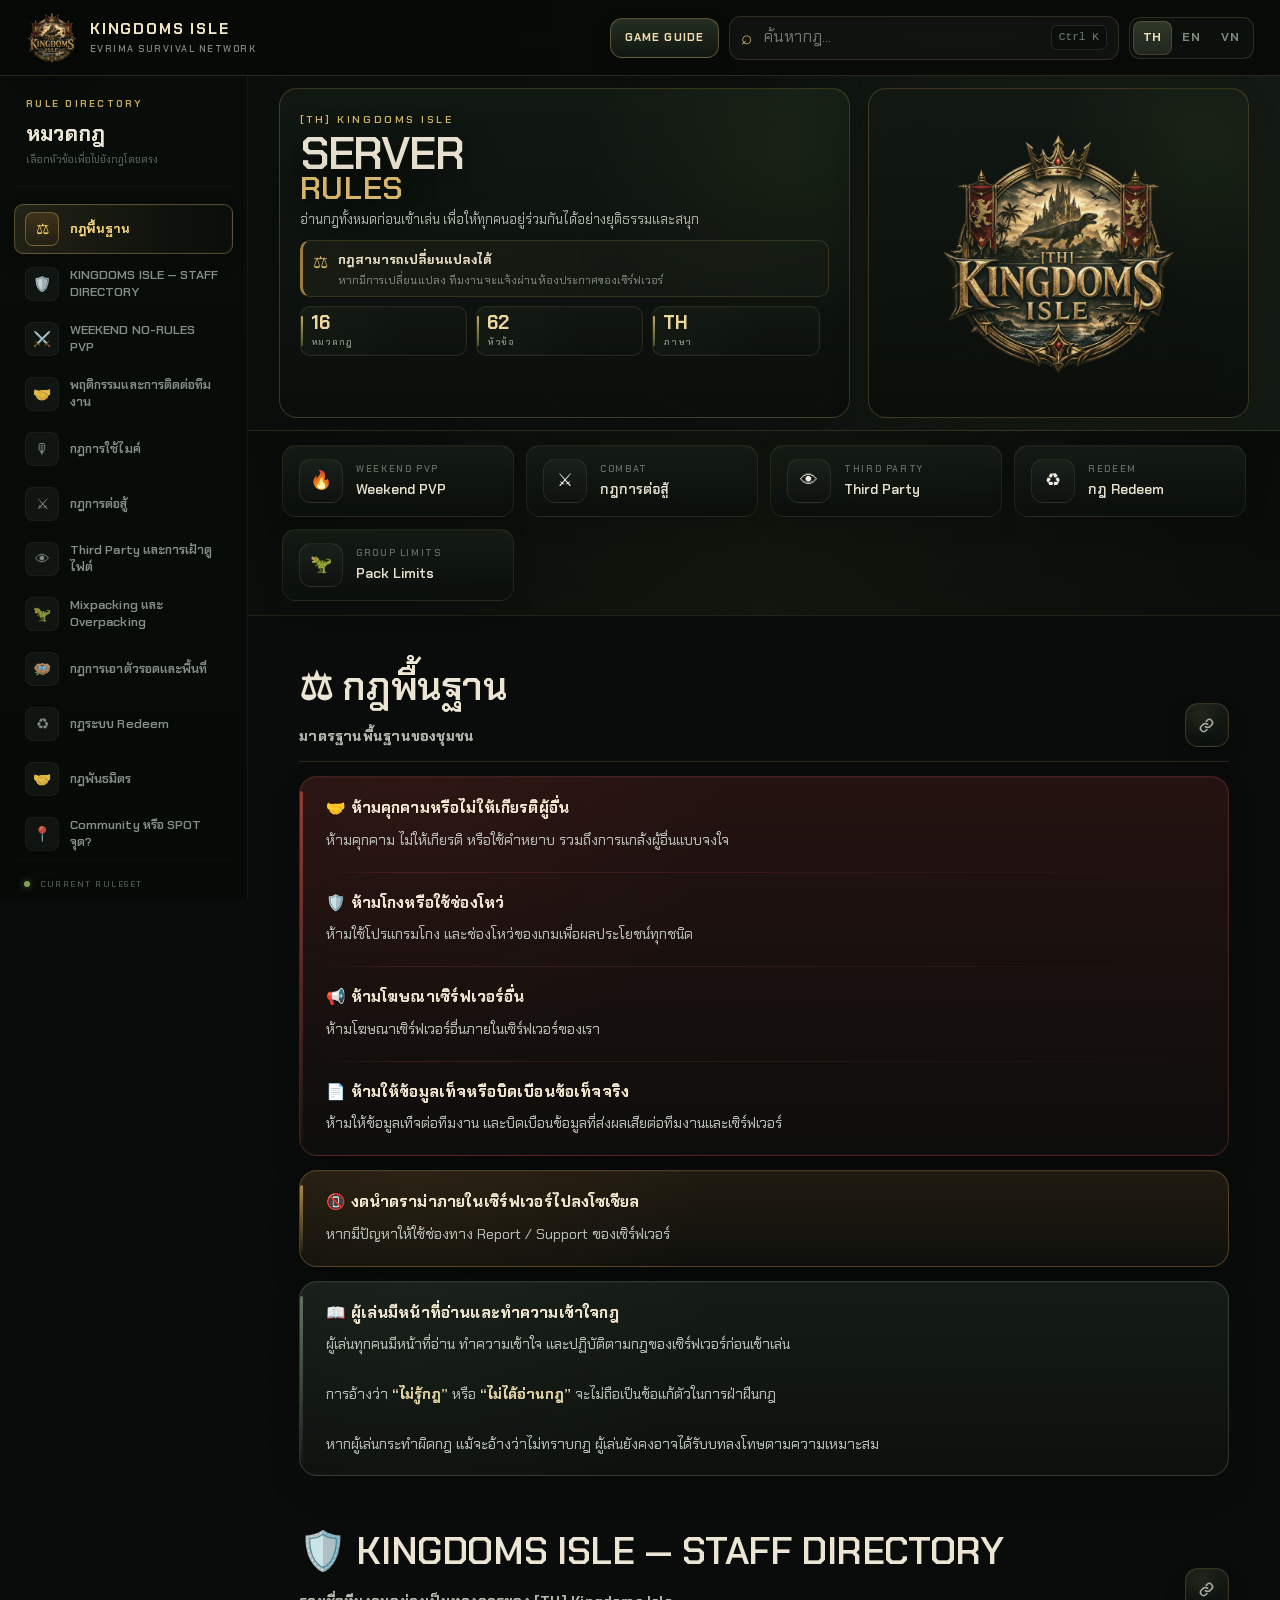
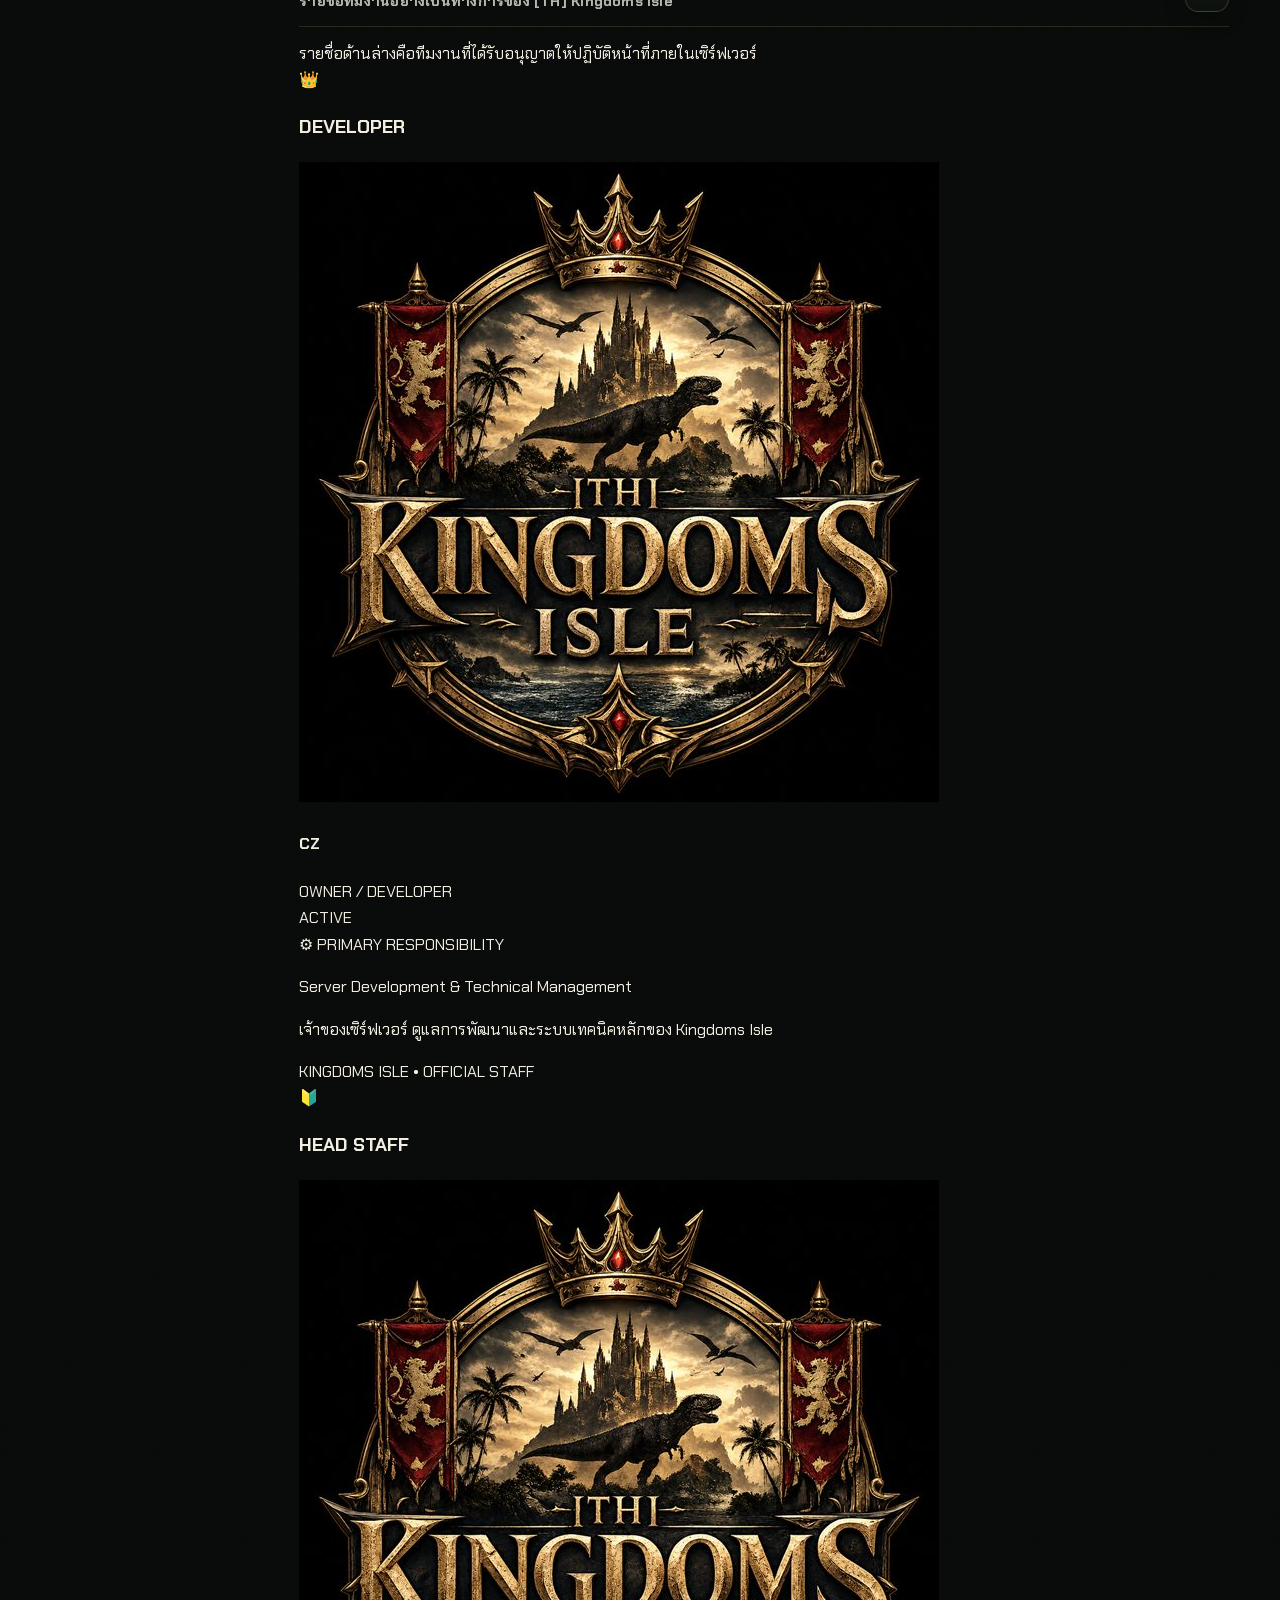
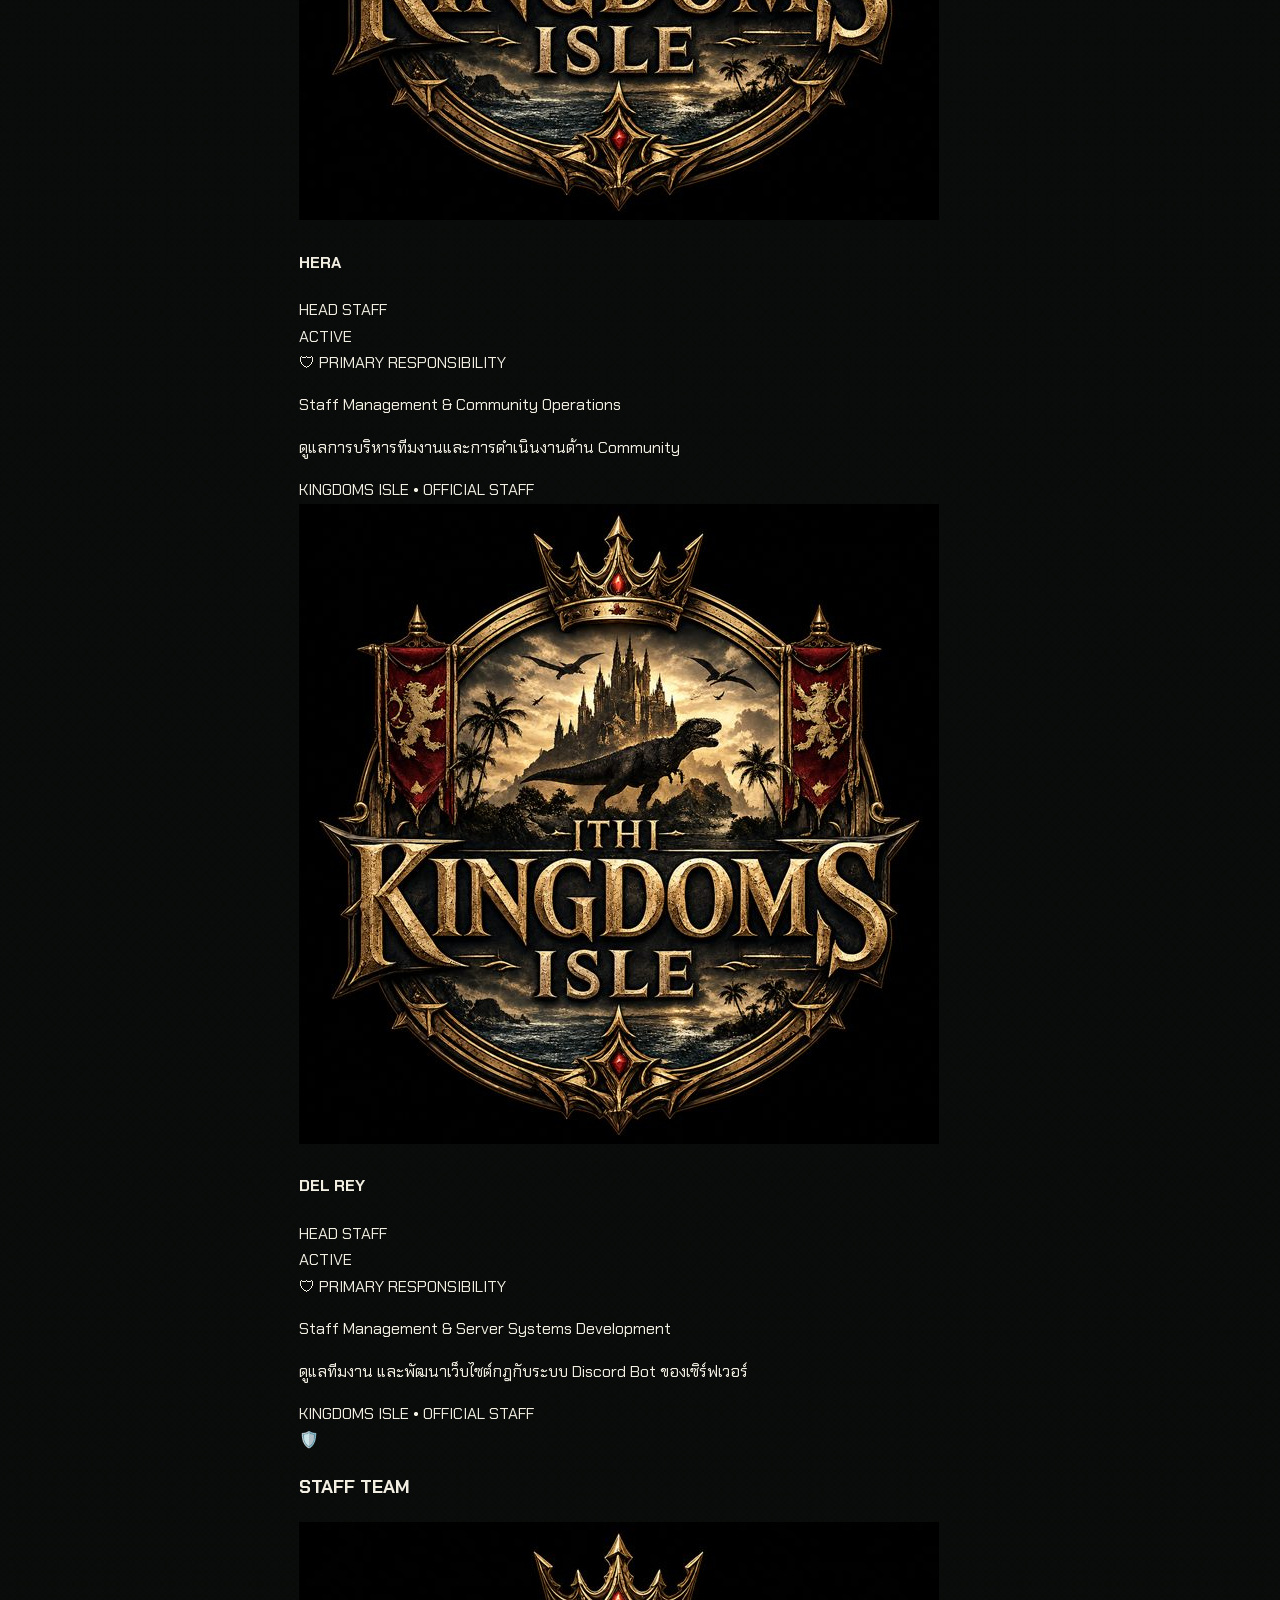
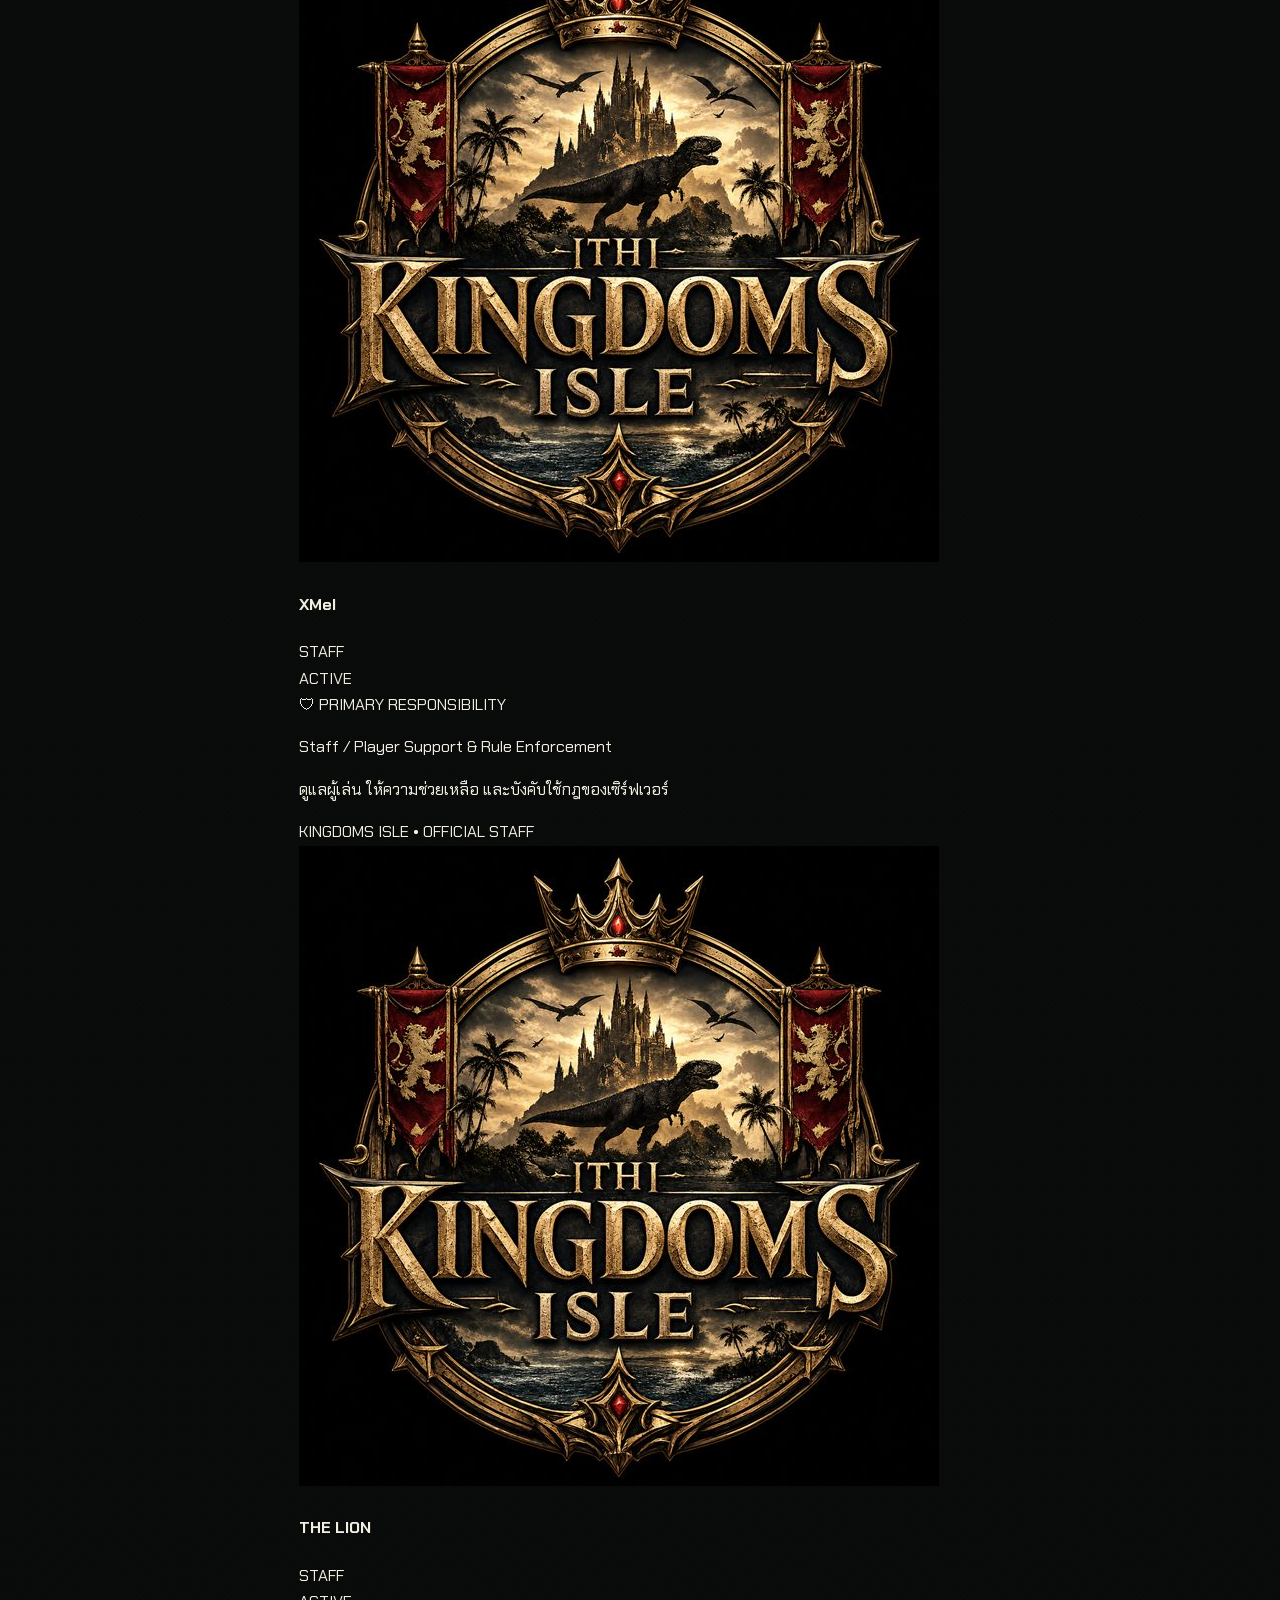
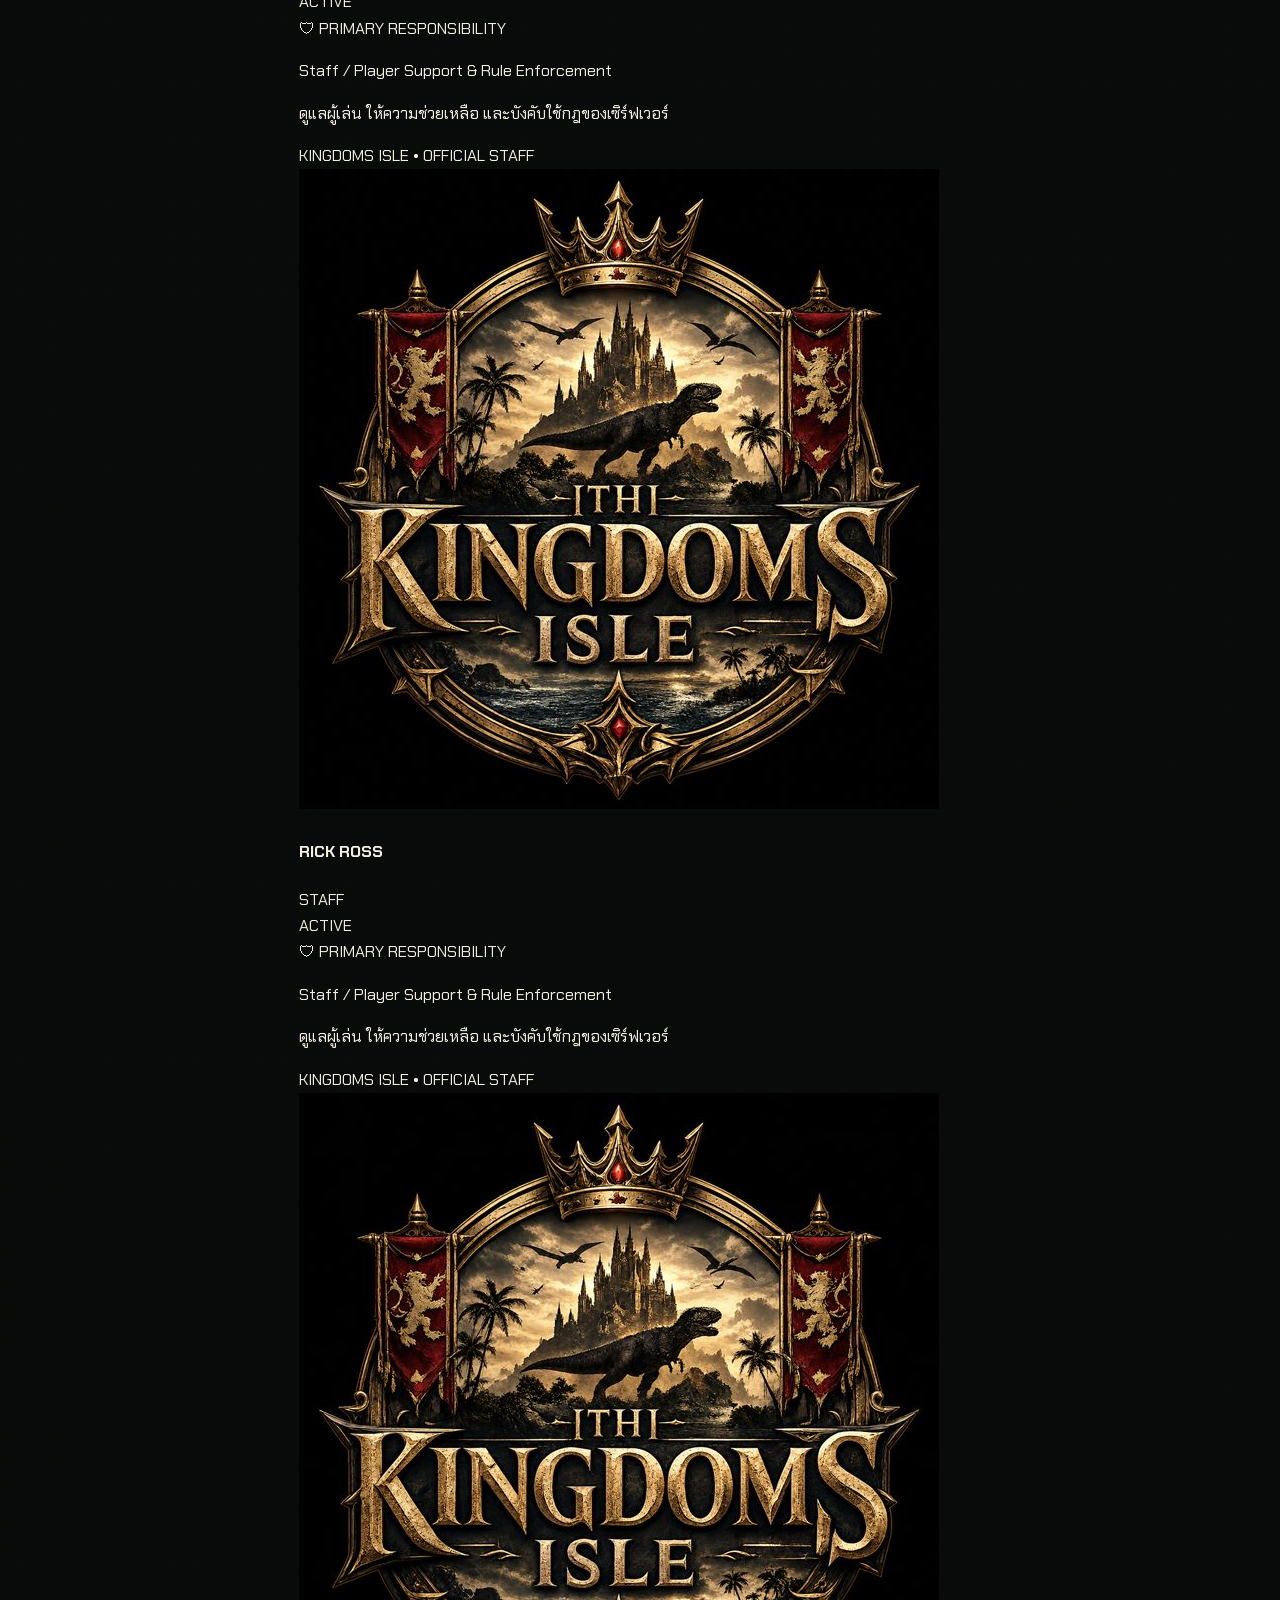
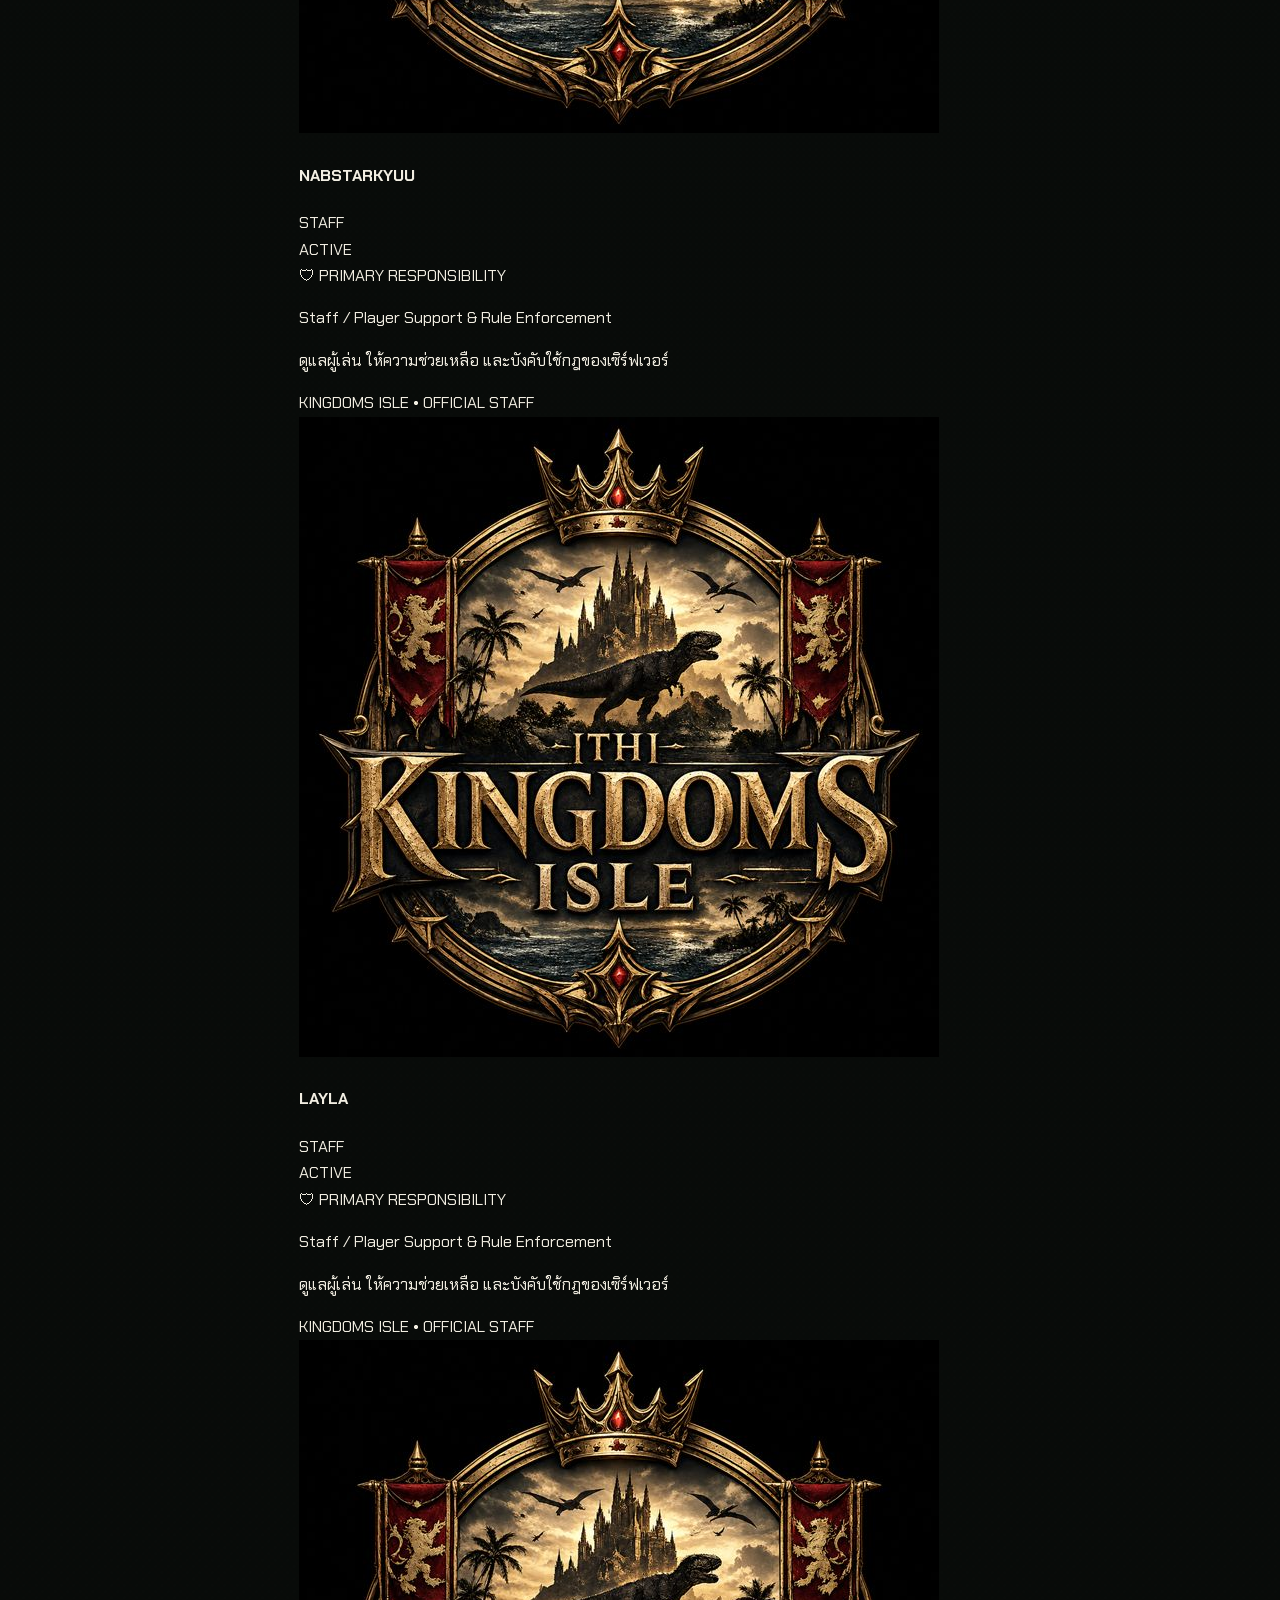
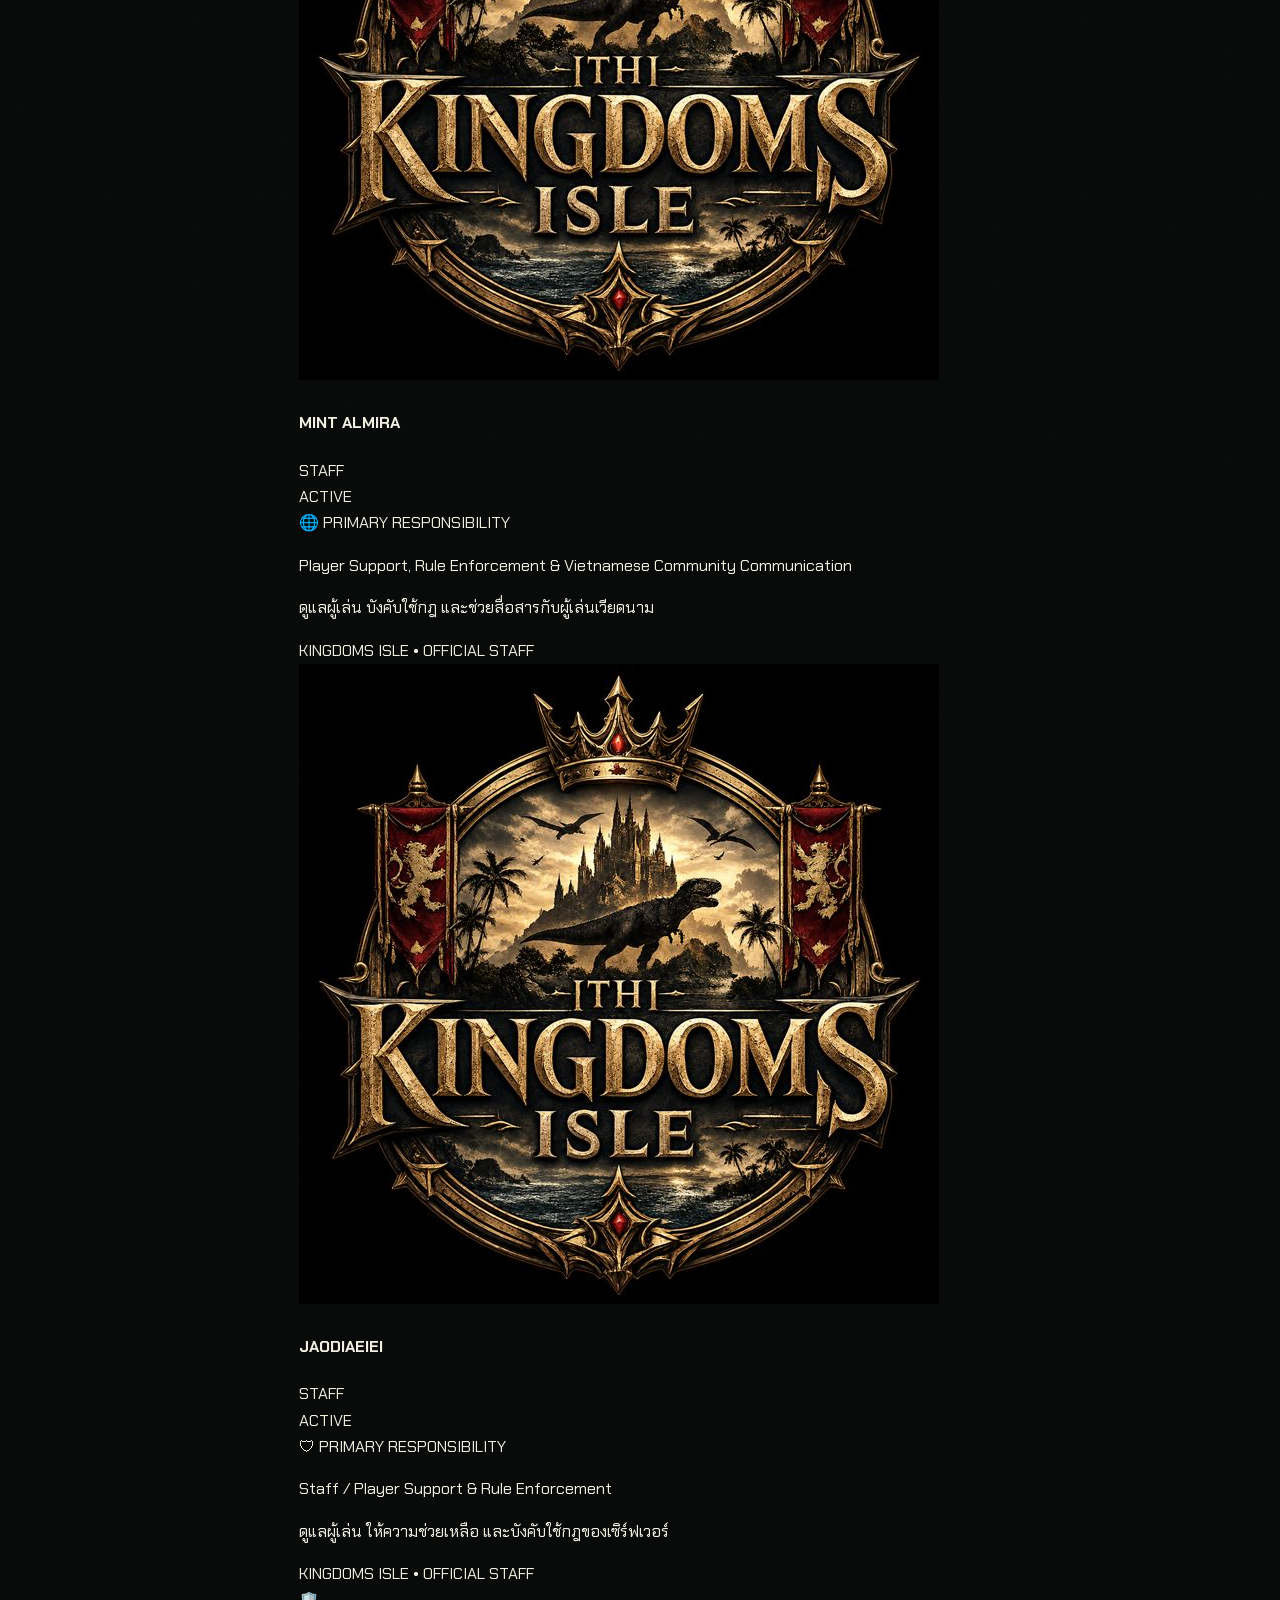
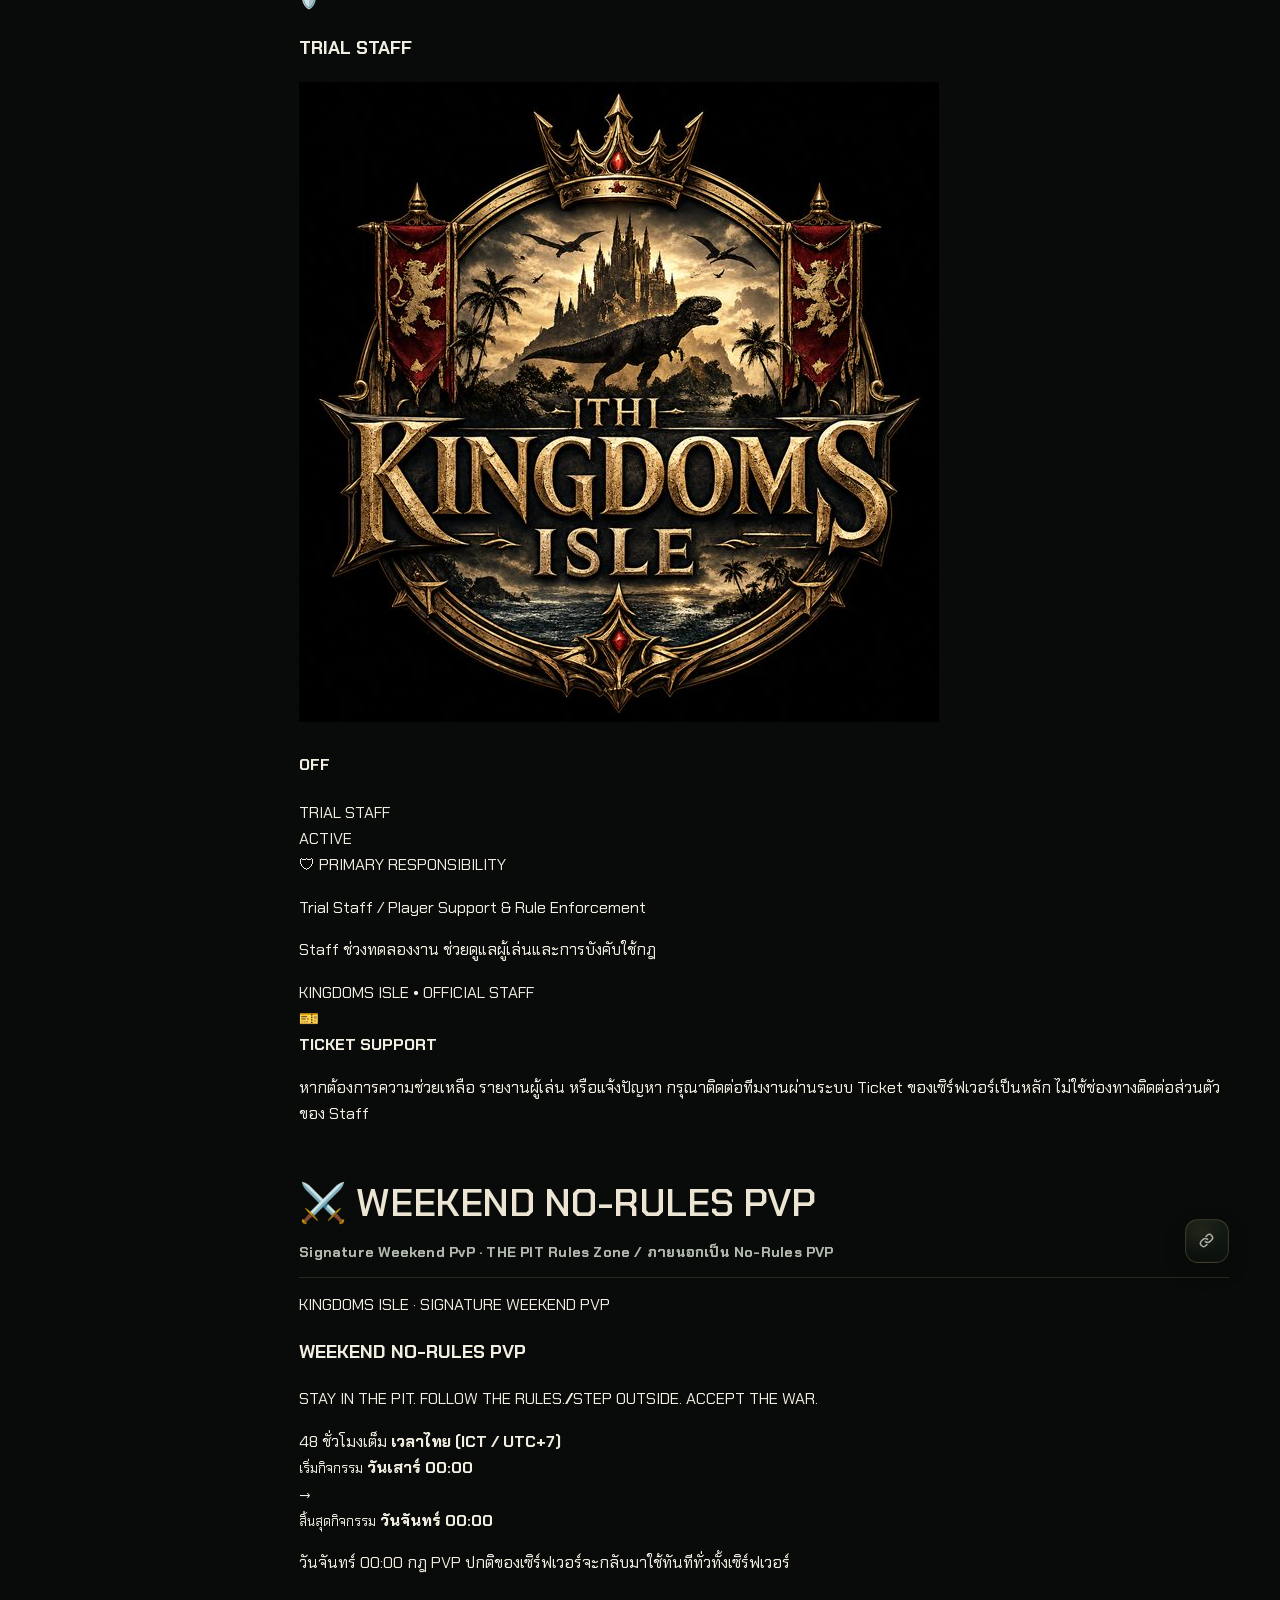
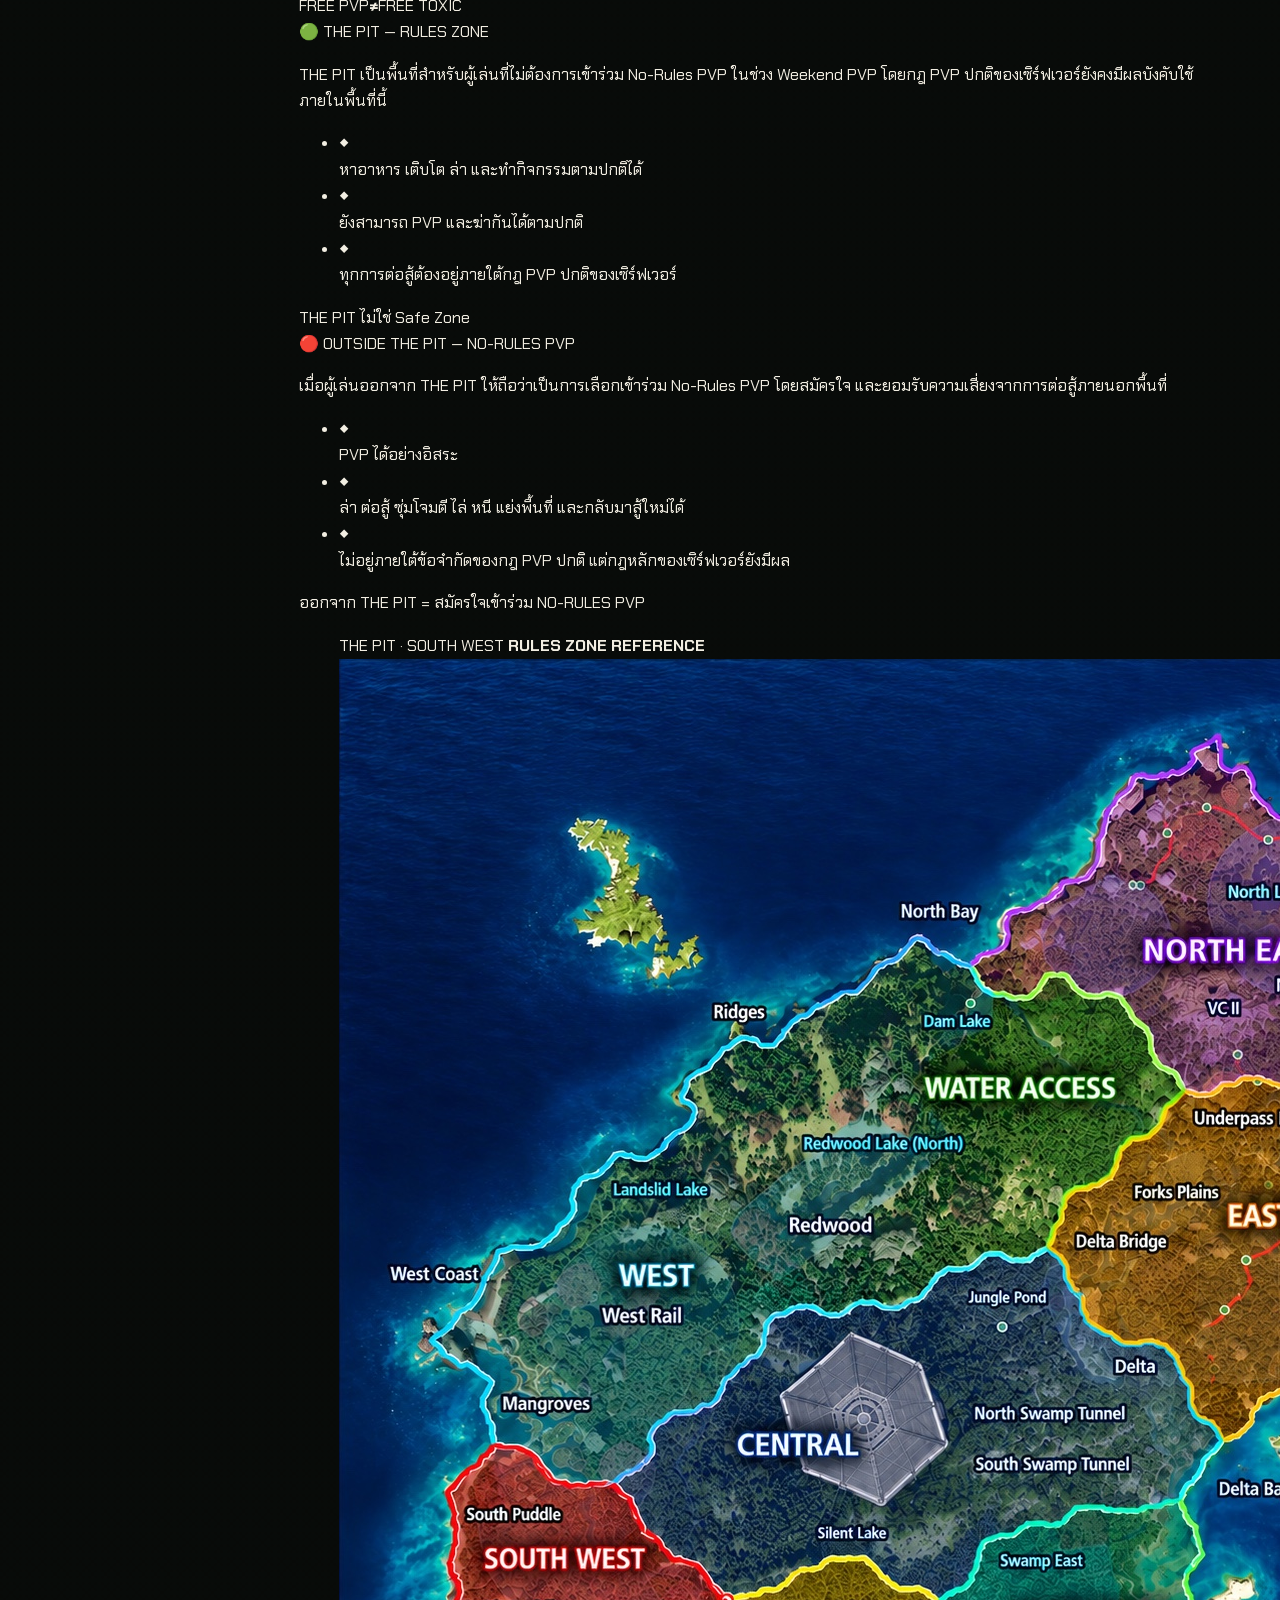
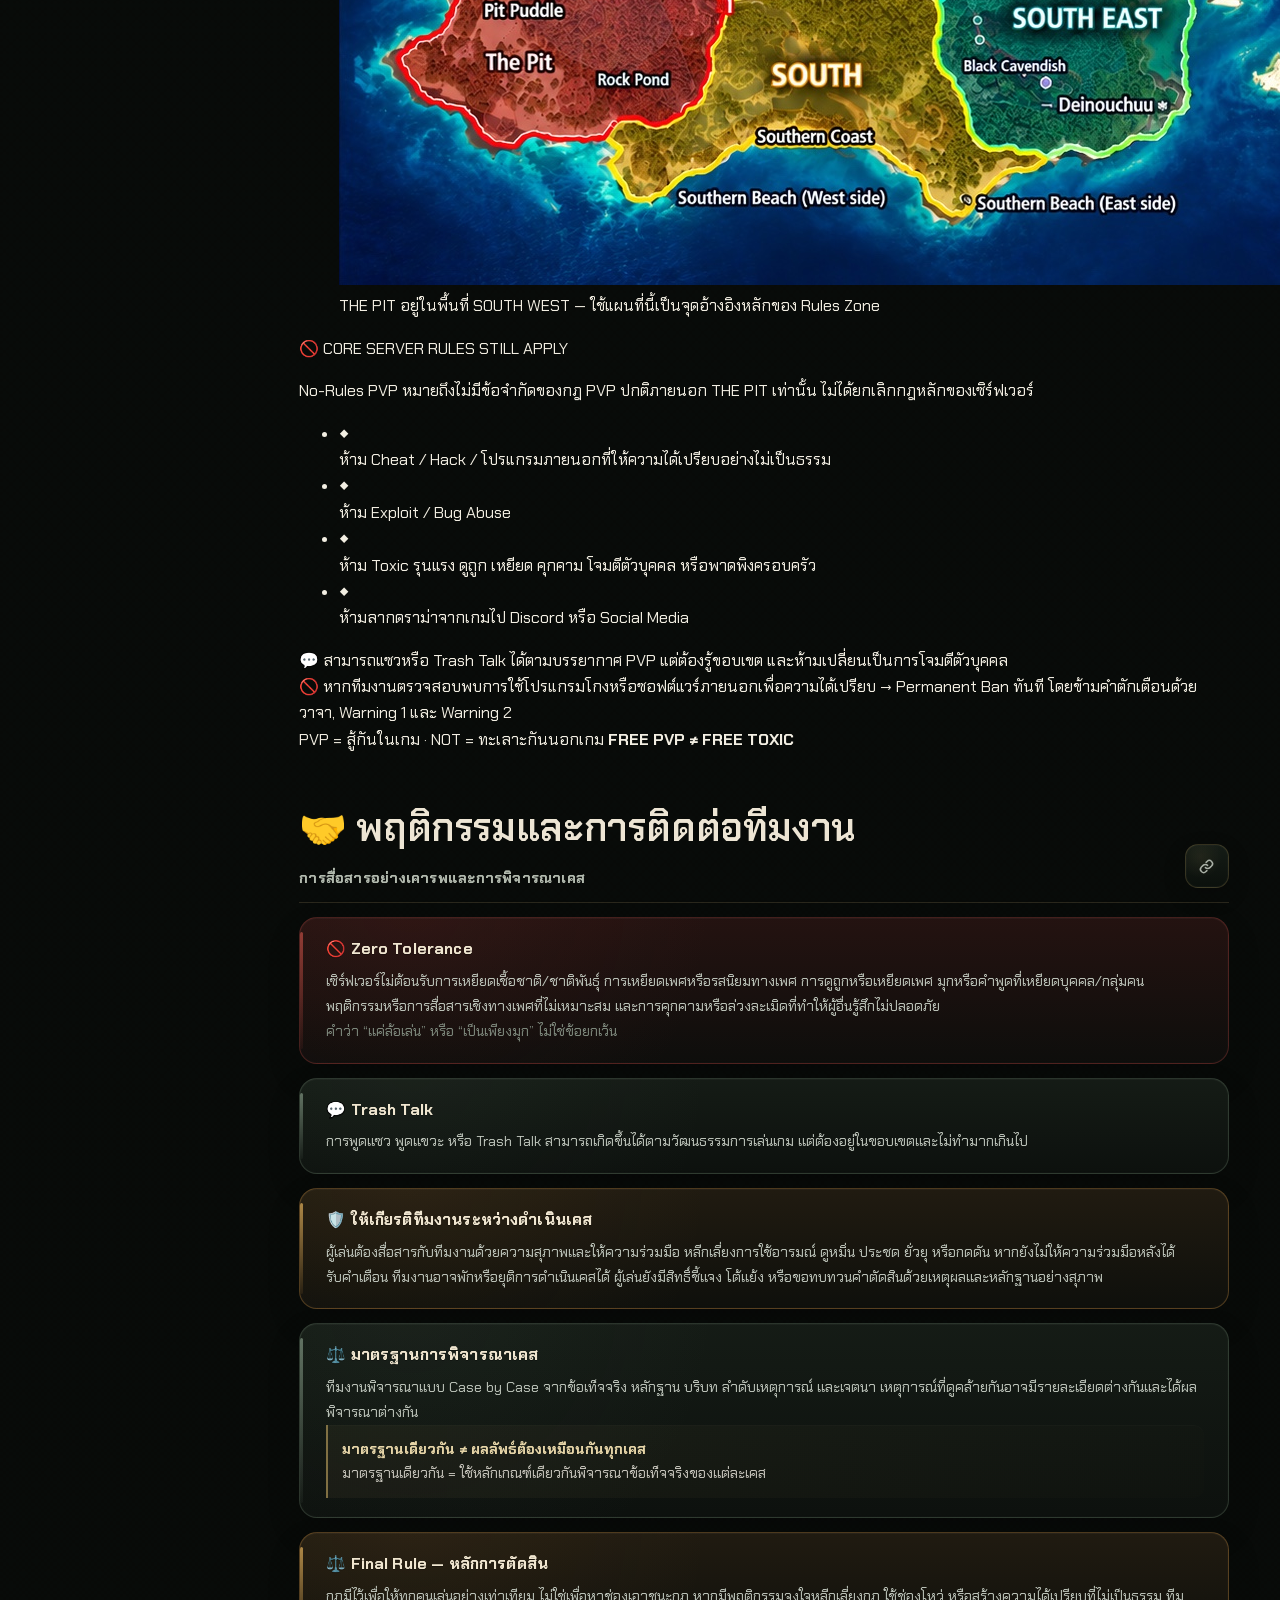
==== index.html @ 62ad0315 "Point Rules page to style-v47" ====
<!doctype html>
<html lang="th">
<head>
  <meta charset="utf-8">
  <meta name="viewport" content="width=device-width, initial-scale=1">
  <meta name="theme-color" content="#090c0a">
  <meta name="description" content="[TH] Kingdoms Isle official server rules">
  <title>[TH] Kingdoms Isle — Server Rules</title>
  <link rel="preconnect" href="https://fonts.googleapis.com">
  <link rel="preconnect" href="https://fonts.gstatic.com" crossorigin>
  <link href="https://fonts.googleapis.com/css2?family=Chakra+Petch:wght@400;500;600;700&display=swap" rel="stylesheet">
  <link rel="stylesheet" href="css/style-v47.css">
  <link rel="stylesheet" href="css/guide-entry-v1.css">
</head>
<body>
  <div class="site-cinematic-bg" aria-hidden="true"></div>
  <a class="skip-link" href="#content">Skip to rules</a>
  <div class="site-shell">
    <header class="topbar">
      <a class="brand" href="#top" aria-label="Kingdoms Isle Server Rules">
        <div class="brand-mark"><img src="assets/kingdoms-isle-logo-v13.jpg" alt="Kingdoms Isle logo"></div>
        <span class="brand-copy">
          <strong>KINGDOMS ISLE</strong>
          <small>EVRIMA SURVIVAL NETWORK</small>
        </span>
      </a>
      <div class="top-actions">
        <a class="guide-entry" href="/guide/" aria-label="Open Kingdoms Isle Game Guide">GAME GUIDE</a>
        <label class="search-wrap desktop-search">
          <span aria-hidden="true">⌕</span>
          <input id="searchInput" type="search" autocomplete="off" placeholder="ค้นหากฎ..." aria-label="ค้นหากฎ">
          <kbd>Ctrl K</kbd>
        </label>
        <div class="lang-switch" role="group" aria-label="Language">
          <button class="lang-btn active" data-lang="th" type="button">TH</button>
          <button class="lang-btn" data-lang="en" type="button">EN</button>
          <button class="lang-btn" data-lang="vi" type="button">VN</button>
        </div>
        <button id="mobileMenuBtn" class="icon-btn menu-btn" type="button" aria-label="Open menu" aria-expanded="false">☰</button>
      </div>
    </header>

    <aside id="sidebar" class="sidebar" aria-label="Rules navigation">
      <div class="sidebar-intro">
        <span class="eyebrow">RULE DIRECTORY</span>
        <strong data-i18n="navTitle">หมวดกฎ</strong>
        <small data-i18n="navHint">เลือกหัวข้อเพื่อไปยังกฎโดยตรง</small>
      </div>
      <nav id="categoryNav" class="category-nav"></nav>
      <div class="sidebar-footer">
        <span class="status-dot"></span>
        <span data-i18n="currentRules">CURRENT RULESET</span>
      </div>
    </aside>

    <main id="content" class="content">
      <section id="top" class="hero">
        <div class="hero-noise" aria-hidden="true"></div>
        <div class="hero-grid">
          <div class="hero-copy">
            <span class="eyebrow">[TH] KINGDOMS ISLE</span>
            <h1>SERVER <span>RULES</span></h1>
            <p class="hero-lead" data-i18n="heroLead">อ่านกฎทั้งหมดก่อนเข้าเล่น เพื่อให้ทุกคนอยู่ร่วมกันได้อย่างยุติธรรมและสนุก</p>
            <div class="hero-notice">
              <div class="notice-mark">⚖</div>
              <div>
                <strong data-i18n="noticeTitle">กฎสามารถเปลี่ยนแปลงได้</strong>
                <p data-i18n="noticeBody">หากมีการเปลี่ยนแปลง ทีมงานจะแจ้งผ่านห้องประกาศของเซิร์ฟเวอร์</p>
              </div>
            </div>
            <div class="hero-stats">
              <div><strong id="sectionCount">0</strong><span data-i18n="sectionsLabel">หมวดกฎ</span></div>
              <div><strong id="ruleCount">0</strong><span data-i18n="rulesLabel">หัวข้อ</span></div>
              <div><strong id="languageCount">3</strong><span data-i18n="languagesLabel">ภาษา</span></div>
            </div>
          </div>
          <div class="hero-emblem">
            <div class="emblem-halo"></div>
            <img src="assets/kingdoms-isle-logo-v13.jpg" alt="" aria-hidden="true">
          </div>
        </div>
      </section>

      <section class="quick-strip" aria-label="Quick links">
        <a class="quick-card weekend-quick" data-target="weekend-pvp" href="#weekend-pvp"><span>🔥</span><div><small>WEEKEND PVP</small><strong data-i18n="quickWeekend">Weekend PVP</strong></div></a>
        <a class="quick-card" data-target="combat" href="#combat"><span>⚔</span><div><small>COMBAT</small><strong data-i18n="quickCombat">กฎการต่อสู้</strong></div></a>
        <a class="quick-card" data-target="third-party" href="#third-party"><span>👁</span><div><small>THIRD PARTY</small><strong data-i18n="quickThird">Third Party</strong></div></a>
        <a class="quick-card" data-target="redeem" href="#redeem"><span>♻</span><div><small>REDEEM</small><strong data-i18n="quickRedeem">กฎ Redeem</strong></div></a>
        <a class="quick-card" data-target="pack-limits" href="#pack-limits"><span>🦖</span><div><small>GROUP LIMITS</small><strong data-i18n="quickPack">Pack Limits</strong></div></a>
      </section>

      <section class="toolbar-mobile">
        <label class="search-wrap mobile-search">
          <span aria-hidden="true">⌕</span>
          <input id="mobileSearchInput" type="search" autocomplete="off" placeholder="ค้นหากฎ..." aria-label="ค้นหากฎ">
        </label>
      </section>

      <section id="rulesRoot" class="rules-root" aria-live="polite"></section>

      <section id="noResults" class="no-results" hidden>
        <span>⌕</span>
        <h2 data-i18n="noResultsTitle">ไม่พบกฎที่ค้นหา</h2>
        <p data-i18n="noResultsBody">ลองใช้คำค้นที่สั้นลง หรือเลือกหมวดจากเมนูด้านซ้าย</p>
      </section>

      <footer class="site-footer">
        <img src="assets/kingdoms-isle-logo-v13.jpg" alt="" aria-hidden="true">
        <div>
          <strong>KINGDOMS ISLE</strong>
          <p data-i18n="footerText">Respect the rules · Protect the wilderness · Play together</p>
        </div>
      </footer>
    </main>
  </div>

  <div id="toast" class="toast" role="status" aria-live="polite"></div>
  <script src="data/rules-v29.js"></script>
  <script src="js/app-v43.js"></script>
</body>
</html>
---- css/style-v47.css ----
:root{
  --bg:#080b09;--bg-2:#0d120f;--panel:#111813;--panel-2:#161f18;--panel-3:#1b251d;
  --ink:#f2eee2;--muted:#a9ad9f;--gold:#d6b56a;--gold-2:#9d7b3f;--bronze:#6e5635;
  --green:#7e9f45;--green-2:#34482a;--red:#8e3b35;--line:rgba(215,190,128,.16);
  --shadow:0 18px 60px rgba(0,0,0,.38);--radius:20px;--sidebar:270px
}
*{box-sizing:border-box}
html{scroll-behavior:smooth}
body{margin:0;background:
  radial-gradient(circle at 75% 0%,rgba(67,90,47,.14),transparent 32rem),
  linear-gradient(180deg,#090c0a 0%,#070907 100%);
  color:var(--ink);font-family:Inter,Segoe UI,Tahoma,Arial,sans-serif;line-height:1.65;overflow-x:hidden}
button,input{font:inherit}button{color:inherit}a{color:inherit}
::selection{background:rgba(214,181,106,.28);color:#fff}
.skip-link{position:fixed;left:16px;top:-80px;z-index:999;background:var(--gold);color:#111;padding:10px 14px;border-radius:10px;text-decoration:none;font-weight:800}
.skip-link:focus{top:16px}
.site-shell{min-height:100vh}
.topbar{position:fixed;z-index:100;top:0;left:0;right:0;height:76px;display:flex;align-items:center;justify-content:space-between;padding:0 26px;background:rgba(7,10,8,.86);backdrop-filter:blur(16px);border-bottom:1px solid var(--line)}
.brand{display:flex;align-items:center;gap:12px;text-decoration:none;min-width:230px}
.brand-mark{width:52px;height:52px;display:grid;place-items:center}
.brand img{width:52px;height:52px;object-fit:contain;filter:drop-shadow(0 6px 14px rgba(0,0,0,.45))}
.brand-copy{display:grid;line-height:1.08}
.brand-copy strong{font-family:Georgia,'Times New Roman',serif;letter-spacing:.12em;font-size:.95rem;color:#f1e4c4}
.brand-copy small{margin-top:6px;color:#7f897d;letter-spacing:.16em;font-size:.58rem}
.top-actions{display:flex;align-items:center;gap:10px}
.search-wrap{display:flex;align-items:center;gap:10px;width:min(390px,34vw);height:44px;padding:0 11px;border:1px solid var(--line);border-radius:12px;background:rgba(255,255,255,.035);transition:.2s ease}
.search-wrap:focus-within{border-color:rgba(214,181,106,.6);box-shadow:0 0 0 3px rgba(214,181,106,.08)}
.search-wrap>span{color:var(--gold);font-size:1.2rem}
.search-wrap input{min-width:0;flex:1;border:0;outline:0;background:transparent;color:var(--ink)}
.search-wrap input::placeholder{color:#70786f}
.search-wrap kbd{padding:2px 7px;border:1px solid rgba(255,255,255,.1);border-radius:6px;color:#737c72;background:#0b0f0c;font-size:.7rem}
.lang-switch{display:flex;border:1px solid var(--line);background:#0b100c;border-radius:11px;padding:3px}
.lang-btn{border:0;background:transparent;color:#7f887d;min-width:39px;height:34px;border-radius:8px;cursor:pointer;font-size:.76rem;font-weight:800;letter-spacing:.08em}
.lang-btn:hover{color:#fff}.lang-btn.active{background:linear-gradient(180deg,#2f3828,#20271d);color:#f1dfb6;box-shadow:inset 0 0 0 1px rgba(214,181,106,.2)}
.icon-btn{border:1px solid var(--line);background:#111713;border-radius:10px;cursor:pointer}.menu-btn{display:none;width:42px;height:42px}
.sidebar{position:fixed;z-index:70;top:76px;bottom:0;left:0;width:var(--sidebar);padding:24px 14px 16px;background:linear-gradient(180deg,rgba(12,18,14,.985),rgba(7,11,8,.99));border-right:1px solid rgba(214,181,106,.09);overflow:auto;scrollbar-width:thin;scrollbar-color:transparent transparent}
.sidebar:hover{scrollbar-color:#3f4c38 transparent}
.sidebar::-webkit-scrollbar{width:4px}
.sidebar::-webkit-scrollbar-track{background:transparent}
.sidebar::-webkit-scrollbar-thumb{background:transparent;border-radius:999px}
.sidebar:hover::-webkit-scrollbar-thumb{background:#3f4c38}
.sidebar-intro{padding:2px 12px 20px;margin-bottom:8px;border-bottom:1px solid rgba(255,255,255,.045);display:grid}
.eyebrow{font-size:.66rem;letter-spacing:.24em;font-weight:900;color:var(--gold)}
.sidebar-intro strong{margin-top:9px;font-family:Georgia,'Times New Roman',serif;font-size:1.5rem;letter-spacing:.01em;color:#eee8d9}
.sidebar-intro small{margin-top:3px;color:#626c63;font-size:.73rem}
.category-nav{display:grid;gap:3px;padding:8px 0 12px}
.nav-link{position:relative;display:grid;grid-template-columns:38px minmax(0,1fr);align-items:center;gap:11px;width:100%;min-height:58px;border:1px solid transparent;border-radius:11px;background:transparent;padding:8px 10px;text-align:left;cursor:pointer;color:#929b91;transition:background .18s ease,border-color .18s ease,color .18s ease,transform .18s ease}
.nav-link:before{content:"";position:absolute;left:-1px;top:13px;bottom:13px;width:2px;border-radius:3px;background:transparent;transition:.18s ease}
.nav-link:hover{background:rgba(255,255,255,.025);color:#ddd8cc}
.nav-link:hover .nav-icon{border-color:rgba(214,181,106,.18);background:#1b241d;filter:saturate(1.2) brightness(1.12)}
.nav-link.active{background:linear-gradient(90deg,rgba(214,181,106,.075),rgba(126,159,69,.025) 72%,transparent);border-color:rgba(214,181,106,.12);color:#f0e7d3}
.nav-link.active:before{background:var(--gold);box-shadow:0 0 10px rgba(214,181,106,.32)}
.nav-link.active .nav-icon{background:linear-gradient(145deg,#2b3128,#171d18);border-color:rgba(214,181,106,.28);box-shadow:inset 0 0 14px rgba(214,181,106,.04),0 0 10px rgba(214,181,106,.08)}
.nav-icon{width:38px;height:38px;border-radius:10px;display:grid;place-items:center;background:linear-gradient(180deg,#182019,#101612);border:1px solid rgba(214,181,106,.10);font-size:1.08rem;filter:saturate(1.15) brightness(1.08);box-shadow:inset 0 0 10px rgba(255,255,255,.02);transition:.18s ease}
.nav-copy{min-width:0;display:grid;line-height:1.22}
.nav-copy strong{font-size:.82rem;font-weight:750;color:inherit;display:-webkit-box;-webkit-line-clamp:2;-webkit-box-orient:vertical;overflow:hidden}
.nav-copy small{display:flex;align-items:center;gap:5px;min-width:0;margin-top:5px;font-size:.68rem;color:#7f897f;letter-spacing:.02em;line-height:1.35;white-space:nowrap;overflow:hidden;text-overflow:ellipsis}
.nav-copy small b{font-weight:900;color:#9aa597;letter-spacing:.05em}
.nav-copy small span{color:#3f4841}
.sidebar-footer{position:sticky;bottom:-16px;margin-top:10px;padding:18px 11px 10px;background:linear-gradient(180deg,transparent,#080c09 32%);font-size:.6rem;letter-spacing:.16em;color:#566158}
.status-dot{display:inline-block;width:7px;height:7px;border-radius:50%;background:#7f9d4b;box-shadow:0 0 10px rgba(127,157,75,.7);margin-right:8px}
.content{margin-left:var(--sidebar);padding-top:76px;min-width:0}
.hero{position:relative;min-height:520px;padding:58px clamp(24px,5vw,72px) 46px;overflow:hidden;border-bottom:1px solid var(--line);background:
  radial-gradient(circle at 76% 45%,rgba(108,130,61,.13),transparent 21rem),
  linear-gradient(100deg,#0a0e0b 0%,#0b100d 48%,#121912 100%)}
.hero:before{content:"";position:absolute;inset:0;background:
  linear-gradient(rgba(255,255,255,.012) 1px,transparent 1px),
  linear-gradient(90deg,rgba(255,255,255,.012) 1px,transparent 1px);background-size:38px 38px;mask-image:linear-gradient(to right,transparent,black 55%,transparent)}
.hero-noise{position:absolute;inset:0;pointer-events:none;opacity:.11;background-image:url("data:image/svg+xml,%3Csvg viewBox='0 0 180 180' xmlns='http://www.w3.org/2000/svg'%3E%3Cfilter id='n'%3E%3CfeTurbulence type='fractalNoise' baseFrequency='.9' numOctaves='3' stitchTiles='stitch'/%3E%3C/filter%3E%3Crect width='100%25' height='100%25' filter='url(%23n)' opacity='.15'/%3E%3C/svg%3E")}
.hero-grid{position:relative;z-index:2;display:grid;grid-template-columns:minmax(0,1.2fr) minmax(280px,.8fr);gap:34px;align-items:center;max-width:1400px;margin:0 auto}
.hero h1{margin:10px 0 14px;font-family:Georgia,'Times New Roman',serif;font-size:clamp(3.5rem,7vw,7.4rem);line-height:.8;letter-spacing:-.05em;color:#e8e0cf;text-shadow:0 8px 32px rgba(0,0,0,.55)}
.hero h1 span{display:block;color:var(--gold);font-size:.72em;letter-spacing:.05em}
.hero-lead{max-width:720px;margin:24px 0 0;color:#aeb3a8;font-size:1.06rem}
.hero-notice{display:flex;gap:14px;align-items:flex-start;max-width:680px;margin-top:26px;padding:16px 18px;border:1px solid rgba(214,181,106,.16);border-left:3px solid var(--gold-2);border-radius:12px;background:linear-gradient(90deg,rgba(214,181,106,.055),rgba(255,255,255,.015))}
.notice-mark{color:var(--gold);font-size:1.35rem}.hero-notice strong{display:block;font-size:.88rem;color:#e7dcc3}.hero-notice p{margin:4px 0 0;color:#828a80;font-size:.82rem}
.hero-stats{display:grid;grid-template-columns:repeat(3,minmax(0,1fr));gap:16px;margin-top:30px;max-width:560px}.hero-stats>div{position:relative;display:flex;flex-direction:column;align-items:flex-start;justify-content:center;min-height:88px;padding:16px 18px 15px;border:1px solid rgba(214,181,106,.12);border-radius:14px;background:linear-gradient(180deg,rgba(255,255,255,.02),rgba(255,255,255,.008)),linear-gradient(90deg,rgba(67,90,47,.08),transparent 65%);box-shadow:inset 0 0 0 1px rgba(255,255,255,.015);overflow:hidden}.hero-stats>div:before{content:"";position:absolute;left:0;top:14px;bottom:14px;width:3px;border-radius:999px;background:linear-gradient(180deg,rgba(214,181,106,.9),rgba(126,159,69,.45))}
.hero-stats strong{display:block;margin:0;font-family:Georgia,'Times New Roman',serif;font-size:1.95rem;line-height:1;color:#edd79d;font-variant-numeric:tabular-nums;letter-spacing:0;white-space:nowrap}.hero-stats span{display:block;margin-top:8px;font-size:.68rem;font-weight:700;line-height:1.2;letter-spacing:.08em;color:#7c8779;text-transform:uppercase;white-space:nowrap}
.hero-emblem{position:relative;min-height:400px;display:grid;place-items:center}.hero-emblem img{position:relative;z-index:2;width:min(440px,95%);aspect-ratio:1;object-fit:contain;filter:drop-shadow(0 30px 55px rgba(0,0,0,.6));opacity:.95}
.emblem-halo{position:absolute;width:70%;aspect-ratio:1;border-radius:50%;background:radial-gradient(circle,rgba(214,181,106,.16),rgba(71,95,49,.08) 38%,transparent 70%);filter:blur(8px)}
.quick-strip{display:grid;grid-template-columns:repeat(4,1fr);gap:1px;background:var(--line);border-bottom:1px solid var(--line)}
.quick-card{display:flex;align-items:center;gap:13px;padding:18px 22px;border:0;background:#0d120f;cursor:pointer;text-align:left;transition:.2s}.quick-card:hover{background:#141b15}
.quick-card>span{font-size:1.45rem;filter:saturate(.7)}.quick-card div{display:grid}.quick-card small{color:#667066;font-size:.61rem;letter-spacing:.14em}.quick-card strong{font-size:.84rem;color:#d7d3c8}
.toolbar-mobile{display:none}
.rules-root{max-width:1180px;margin:0 auto;padding:40px clamp(20px,4vw,54px) 70px}
.rule-section{scroll-margin-top:96px;margin-bottom:44px}
.section-heading{display:flex;justify-content:space-between;gap:20px;align-items:flex-end;margin-bottom:14px;padding-bottom:14px;border-bottom:1px solid var(--line)}
.section-heading-main{display:flex;gap:14px;align-items:center}.section-number{font-family:Georgia,'Times New Roman',serif;color:#5e675d;font-size:.85rem}
.section-heading h2{margin:0;font-family:Georgia,'Times New Roman',serif;font-size:clamp(1.75rem,3vw,2.55rem);font-weight:600;color:#ede5d4}
.section-heading p{margin:7px 0 0;color:#b2baae;font-size:.9rem;font-weight:900;letter-spacing:.015em;line-height:1.45;text-shadow:0 0 1px rgba(255,255,255,.12)}
.anchor-btn{flex:0 0 auto;width:44px;height:44px;display:grid;place-items:center;border:1px solid rgba(214,181,106,.20);background:radial-gradient(circle at 35% 28%,rgba(214,181,106,.08),transparent 52%),linear-gradient(180deg,#151c16,#0b100c);color:#a9b0a6;border-radius:13px;padding:0;cursor:pointer;box-shadow:inset 0 0 0 1px rgba(255,255,255,.018),0 8px 22px rgba(0,0,0,.18);transition:transform .18s ease,border-color .18s ease,color .18s ease,box-shadow .18s ease}.anchor-btn svg{width:19px;height:19px;fill:none;stroke:currentColor;stroke-width:1.9;stroke-linecap:round;stroke-linejoin:round}.anchor-btn:hover{transform:translateY(-1px);color:#e5c978;border-color:rgba(214,181,106,.46);box-shadow:inset 0 0 0 1px rgba(214,181,106,.05),0 10px 25px rgba(0,0,0,.24),0 0 16px rgba(214,181,106,.07)}.anchor-btn:active{transform:scale(.96)}.anchor-btn:focus-visible{outline:2px solid rgba(214,181,106,.65);outline-offset:3px}
.rule-grid{display:grid;gap:12px}
.rule-card{position:relative;border:1px solid var(--line);border-radius:16px;background:linear-gradient(180deg,rgba(24,32,25,.93),rgba(14,20,16,.96));padding:20px 22px;box-shadow:0 8px 30px rgba(0,0,0,.13)}
.rule-card:before{content:"";position:absolute;left:0;top:16px;bottom:16px;width:2px;background:linear-gradient(180deg,transparent,var(--bronze),transparent);opacity:.55}
.rule-card-head{display:flex;gap:12px;align-items:flex-start}.rule-index{flex:0 0 auto;min-width:42px;padding-top:1px;color:#6c746b;font-size:.72rem;font-weight:900;letter-spacing:.08em}
.rule-card h3{margin:0;color:#e8e2d5;font-size:1rem;font-weight:800}.rule-card .rule-body{margin:8px 0 0;color:#a6ada3;font-size:.92rem}
.rule-body p{margin:.45em 0}.rule-body ul{margin:.7em 0 .1em;padding-left:1.25rem}.rule-body li{margin:.38em 0}.rule-body strong{color:#ddd0ac}.rule-body .muted{color:#778078}
.rule-body .quote{margin-top:10px;padding:10px 12px;background:rgba(0,0,0,.18);border-left:2px solid var(--gold-2);border-radius:0 8px 8px 0;color:#c8c6bd}
.rule-card.warning{border-color:rgba(180,126,58,.28);background:linear-gradient(180deg,rgba(47,36,20,.34),rgba(18,20,15,.95))}
.rule-card.danger{border-color:rgba(142,59,53,.34);background:linear-gradient(180deg,rgba(73,27,24,.25),rgba(18,18,15,.96))}
.rule-card.success{border-color:rgba(126,159,69,.28);background:linear-gradient(180deg,rgba(52,72,42,.24),rgba(16,20,15,.96))}
.rule-card.info{border-color:rgba(92,112,94,.32)}
.rule-card.feature{padding:0;overflow:hidden}
.feature-media{display:grid;grid-template-columns:minmax(0,1.18fr) minmax(340px,.82fr);min-height:390px}.feature-media img{width:100%;height:100%;object-fit:cover;object-position:center top;border-right:1px solid var(--line);background:#0b110d}.herd-reference-image{display:block}
.feature-copy{padding:30px 32px 28px}.feature-copy .eyebrow{display:block;margin-bottom:9px;color:#d8b861;font-size:.68rem;letter-spacing:.2em;font-weight:900}.feature-copy h3{margin:0 0 10px;font-family:Georgia,'Times New Roman',serif;font-size:clamp(2rem,2.5vw,2.5rem);line-height:1.05;letter-spacing:.025em;color:#f0e3c5}
.pack-table{width:100%;border-collapse:collapse;margin-top:14px}.pack-table th,.pack-table td{padding:10px 12px;border-bottom:1px solid rgba(255,255,255,.055);text-align:left}
.pack-table th{font-size:.66rem;letter-spacing:.11em;color:#757f74}.pack-table td:last-child{text-align:right;color:#e0c886;font-family:Georgia,'Times New Roman',serif;font-size:1.1rem}
.token-grid{display:grid;grid-template-columns:repeat(2,minmax(0,1fr));gap:12px;margin-top:18px}.token-tier{padding:15px 16px 14px;border:1px solid rgba(214,181,106,.10);border-radius:13px;background:linear-gradient(180deg,rgba(8,13,10,.30),rgba(4,8,6,.22));box-shadow:inset 0 1px 0 rgba(255,255,255,.015)}
.token-tier-title{display:flex;align-items:baseline;justify-content:space-between;gap:10px;color:#efe4ce;font-size:.94rem;line-height:1.35}.token-tier-title>span{font-weight:850}.token-tier-title em{font-style:normal;color:#c8ab64;font-size:.63rem;letter-spacing:.13em;font-weight:900;white-space:nowrap}.token-tier small{display:block;margin-top:10px;color:#aeb6aa;font-size:.78rem;line-height:1.72}.feature-copy>.rule-body{font-size:.94rem}.feature-copy>.rule-body p{margin:.55em 0}.feature-copy>.rule-body strong{color:#ead7a6}.feature-copy .quote{margin-top:12px;padding:12px 13px;line-height:1.65}
.no-results{max-width:760px;margin:40px auto 90px;text-align:center;padding:50px 24px;border:1px dashed var(--line);border-radius:18px;color:#7a8278}.no-results>span{font-size:2.2rem;color:var(--gold)}
.no-results h2{color:#d9d2c2;font-family:Georgia,'Times New Roman',serif}
.site-footer{display:flex;align-items:center;justify-content:center;gap:15px;padding:34px 20px 48px;border-top:1px solid var(--line);color:#6b746a;text-align:left}.site-footer img{width:54px;height:54px;object-fit:contain;opacity:.72}
.site-footer strong{font-family:Georgia,'Times New Roman',serif;letter-spacing:.12em;color:#b9ad91}.site-footer p{margin:3px 0 0;font-size:.72rem;letter-spacing:.08em}
.toast{position:fixed;z-index:200;right:20px;bottom:20px;transform:translateY(20px);opacity:0;pointer-events:none;padding:11px 14px;background:#1a211b;border:1px solid var(--line);border-radius:10px;box-shadow:var(--shadow);color:#d9d2c2;font-size:.8rem;transition:.2s}
.toast.show{transform:none;opacity:1}mark{background:rgba(214,181,106,.22);color:#fff2ca;border-radius:3px;padding:0 2px}
@media(max-width:1080px){
  :root{--sidebar:235px}.hero{padding-left:34px;padding-right:34px}.hero-grid{grid-template-columns:1fr .72fr}.hero-emblem{min-height:320px}.quick-card{padding:15px 14px}
}
@media(max-width:860px){
  .topbar{padding:0 14px}.brand{min-width:0}.brand-copy{display:none}.desktop-search{display:none}.menu-btn{display:block}
  .sidebar{transform:translateX(-102%);transition:transform .24s ease;width:min(320px,86vw);box-shadow:20px 0 60px rgba(0,0,0,.5)}.sidebar.open{transform:none}
  .content{margin-left:0}.hero{padding:38px 22px}.hero-grid{grid-template-columns:1fr}.hero-emblem{position:absolute;right:-90px;top:20px;opacity:.16;width:360px;pointer-events:none}.hero-copy{position:relative;z-index:3}
  .quick-strip{grid-template-columns:repeat(2,1fr)}.toolbar-mobile{display:block;padding:20px 20px 0}.mobile-search{width:100%}.rules-root{padding-top:28px}
}
@media(max-width:620px){
  .topbar{height:68px}.content{padding-top:68px}.sidebar{top:68px}.brand img,.brand-mark{width:46px;height:46px}.lang-btn{min-width:35px}
  .hero{min-height:470px}.hero h1{font-size:clamp(3.2rem,18vw,5rem)}.hero-lead{font-size:.95rem}.hero-stats{grid-template-columns:1fr 1fr;gap:12px;max-width:100%}.hero-stats>div{min-height:80px;padding:14px 15px}.hero-stats>div:last-child{grid-column:1 / -1}.hero-stats strong{font-size:1.65rem}
  .quick-strip{grid-template-columns:1fr 1fr}.quick-card{padding:13px 12px;gap:9px}.quick-card>span{font-size:1.2rem}.quick-card strong{font-size:.75rem}
  .section-heading{align-items:flex-start}.section-heading-main{align-items:flex-start}.rule-card{padding:17px}.rule-card-head{gap:8px}.rule-index{min-width:32px}
  .feature-media{grid-template-columns:1fr}.feature-media img{height:360px;border-right:0;border-bottom:1px solid var(--line)}.feature-copy{padding:20px}.token-grid{grid-template-columns:1fr}
}
@media(max-width:410px){
  .lang-switch{padding:2px}.lang-btn{min-width:31px;padding:0 5px}.quick-strip{grid-template-columns:1fr}
}




/* v10 — Premium quick navigation + visual rule cards + Herd image fidelity */
.quick-strip{
  position:relative;
  display:grid;
  grid-template-columns:repeat(4,minmax(0,1fr));
  gap:12px;
  padding:14px clamp(18px,3vw,34px);
  background:
    linear-gradient(180deg,rgba(8,12,9,.98),rgba(10,15,11,.96)),
    radial-gradient(circle at 50% 0%,rgba(126,159,69,.07),transparent 55%);
  border-bottom:1px solid rgba(214,181,106,.12);
}
.quick-strip:before{
  content:"";position:absolute;inset:0;pointer-events:none;
  background:linear-gradient(90deg,transparent,rgba(214,181,106,.035),transparent);
}
.quick-card{
  position:relative;
  min-height:72px;
  display:grid;
  grid-template-columns:44px minmax(0,1fr);
  align-items:center;
  gap:13px;
  padding:12px 16px;
  border:1px solid rgba(214,181,106,.10);
  border-radius:14px;
  background:linear-gradient(180deg,rgba(22,30,23,.80),rgba(10,15,11,.92));
  box-shadow:inset 0 1px 0 rgba(255,255,255,.018),0 8px 24px rgba(0,0,0,.12);
  overflow:hidden;
  transition:transform .18s ease,border-color .18s ease,background .18s ease,box-shadow .18s ease;
}
.quick-card:after{
  content:"";position:absolute;left:0;right:0;bottom:0;height:2px;
  background:linear-gradient(90deg,transparent,rgba(214,181,106,.7),transparent);
  opacity:0;transform:scaleX(.35);transition:.18s ease;
}
.quick-card:hover{
  transform:translateY(-1px);
  border-color:rgba(214,181,106,.24);
  background:linear-gradient(180deg,rgba(30,39,30,.92),rgba(12,18,13,.97));
  box-shadow:inset 0 1px 0 rgba(255,255,255,.025),0 10px 28px rgba(0,0,0,.18);
}
.quick-card.active{
  border-color:rgba(214,181,106,.32);
  background:
    radial-gradient(circle at 18% 50%,rgba(126,159,69,.13),transparent 42%),
    linear-gradient(180deg,rgba(31,39,29,.96),rgba(13,19,14,.98));
  box-shadow:inset 0 0 0 1px rgba(214,181,106,.035),0 10px 30px rgba(0,0,0,.20),0 0 18px rgba(214,181,106,.035);
}
.quick-card.active:after{opacity:1;transform:scaleX(1)}
.quick-card>span{
  width:44px;height:44px;display:grid;place-items:center;
  border:1px solid rgba(214,181,106,.12);border-radius:12px;
  background:linear-gradient(180deg,#182019,#0d120f);
  font-size:1.12rem;filter:saturate(.82);transition:.18s ease;
}
.quick-card:hover>span,.quick-card.active>span{
  color:#ead39a;border-color:rgba(214,181,106,.25);
  box-shadow:inset 0 0 14px rgba(214,181,106,.035);
}
.quick-card div{display:flex;flex-direction:column;min-width:0;line-height:1.15}
.quick-card small{order:0;color:#69756b;font-size:.57rem;font-weight:800;letter-spacing:.18em;text-transform:uppercase}
.quick-card strong{order:1;margin-top:7px;color:#e6dfcf;font-size:.84rem;font-weight:800;white-space:nowrap;overflow:hidden;text-overflow:ellipsis}
.quick-card.active small{color:#9d8b62}.quick-card.active strong{color:#f0e3c4}

.visual-rule{padding:0;overflow:hidden}
.visual-rule:before{display:none}
.visual-rule{display:grid;grid-template-columns:minmax(0,1.08fr) minmax(360px,.92fr);min-height:390px}
.visual-rule-media{position:relative;min-height:390px;background:#090e0a;overflow:hidden;border-right:1px solid rgba(214,181,106,.12)}
.visual-rule-media:after{content:"";position:absolute;inset:0;pointer-events:none;box-shadow:inset -22px 0 36px rgba(5,8,6,.32)}
.visual-rule-media img{display:block;width:100%;height:100%;min-height:390px;object-fit:cover;object-position:center center}
.visual-rule-copy{padding:26px 28px;display:flex;align-items:center}
.visual-rule-copy .rule-card-head{width:100%}
.visual-rule-copy .rule-card-copy{min-width:0}
.visual-rule-copy .rule-body{font-size:.91rem;line-height:1.72}
.visual-rule-copy .rule-body ul{display:grid;grid-template-columns:repeat(2,minmax(0,1fr));gap:4px 18px;margin:.7em 0 .8em}
.visual-rule-copy .quote{margin-top:14px}

.herd-reference-image{
  object-fit:contain!important;
  object-position:center center!important;
  background:#0a100c;
  padding:8px;
}
.feature-copy{padding:30px 32px 28px}
.feature-copy .eyebrow{display:block;margin-bottom:9px;color:#d8b861;font-size:.68rem;letter-spacing:.2em;font-weight:900}
.feature-copy h3{margin:0 0 10px;font-family:Georgia,'Times New Roman',serif;font-size:clamp(2rem,2.5vw,2.5rem);line-height:1.05;letter-spacing:.025em;color:#f0e3c5}
.token-grid{gap:12px;margin-top:18px}
.token-tier{padding:15px 16px 14px;border-color:rgba(214,181,106,.10);background:linear-gradient(180deg,rgba(8,13,10,.30),rgba(4,8,6,.22))}
.token-tier-title{display:flex;align-items:baseline;justify-content:space-between;gap:10px;color:#efe4ce;font-size:.94rem;line-height:1.35}
.token-tier-title>span{font-weight:850}.token-tier-title em{font-style:normal;color:#c8ab64;font-size:.63rem;letter-spacing:.13em;font-weight:900;white-space:nowrap}
.token-tier small{display:block;margin-top:10px;color:#aeb6aa;font-size:.78rem;line-height:1.72}

@media(max-width:860px){
  .quick-strip{grid-template-columns:repeat(2,minmax(0,1fr));gap:9px;padding:12px 14px}
  .visual-rule{grid-template-columns:1fr}
  .visual-rule-media{min-height:0;aspect-ratio:16/9;border-right:0;border-bottom:1px solid rgba(214,181,106,.12)}
  .visual-rule-media img{min-height:0;aspect-ratio:16/9}
  .visual-rule-copy{padding:22px}
}
@media(max-width:620px){
  .quick-strip{grid-template-columns:1fr 1fr}
  .quick-card{min-height:64px;grid-template-columns:38px minmax(0,1fr);padding:10px 11px;gap:10px}
  .quick-card>span{width:38px;height:38px;border-radius:10px;font-size:1rem}
  .quick-card small{font-size:.52rem;letter-spacing:.13em}.quick-card strong{font-size:.76rem}
  .visual-rule-copy{padding:18px 17px}
  .visual-rule-copy .rule-card-head{gap:8px}
  .visual-rule-copy .rule-body ul{grid-template-columns:1fr}
  .herd-reference-image{padding:4px}
}
@media(max-width:410px){
  .quick-strip{grid-template-columns:1fr}
}


/* v11 — Kingdoms Isle portal font system */
html,body,button,input,select,textarea{
  font-family:"Chakra Petch","Leelawadee UI","Segoe UI",sans-serif;
}
.brand-copy strong,
.sidebar-intro strong,
.hero h1,
.hero h1 span,
.hero-stats strong,
.section-number,
.section-heading h2,
.rule-card h3,
.feature-copy h3,
.pack-table td:last-child,
.site-footer strong{
  font-family:"Chakra Petch","Leelawadee UI","Segoe UI",sans-serif;
}
.hero h1{
  font-weight:600;
  letter-spacing:-.035em;
  line-height:.88;
}
.hero h1 span{
  font-weight:600;
  letter-spacing:.02em;
}
.section-heading h2{
  font-weight:600;
  letter-spacing:-.01em;
}
.rule-card h3,
.quick-card strong,
.nav-copy strong{
  font-weight:600;
}
.eyebrow,
.quick-card small,
.brand-copy small,
.hero-stats span{
  font-family:"Chakra Petch","Leelawadee UI","Segoe UI",sans-serif;
  font-weight:600;
}


/* v13 — simplified directory, consistent cards, rule-title numbering */
.nav-link{
  grid-template-columns:42px minmax(0,1fr);
  min-height:62px;
  gap:12px;
  padding:9px 11px;
}
.nav-icon{
  width:42px;
  height:42px;
}
.nav-copy{
  display:block;
  line-height:1.34;
}
.nav-copy strong{
  display:block;
  font-size:.94rem;
  font-weight:600;
  line-height:1.35;
  white-space:normal;
  overflow:visible;
  -webkit-line-clamp:unset;
  overflow-wrap:anywhere;
}
.nav-copy small{display:none!important}

.section-heading-main{gap:0}
.section-number{display:none!important}

.rule-card{
  overflow:hidden;
  padding:19px 22px;
}
.rule-card-head{
  display:block;
}
.rule-card-copy{
  width:100%;
  min-width:0;
}
.rule-index{display:none!important}
.rule-card h3{
  line-height:1.45;
}
.rule-card .rule-body{
  width:100%;
  line-height:1.72;
}
.visual-rule .rule-card{
  padding:0;
}

/* Keep quick links premium and visually separate from table-like layouts */
.quick-card{
  isolation:isolate;
}
.quick-card strong{
  font-size:.86rem;
}
.quick-card small{
  opacity:.9;
}

@media(max-width:860px){
  .nav-link{min-height:58px}
  .nav-copy strong{font-size:.9rem}
}
@media(max-width:620px){
  .rule-card{padding:17px 16px}
  .rule-card h3{font-size:.95rem}
}


/* v14 — compact Hero proportions matched closer to main Kingdoms Isle portal */
.hero{
  min-height:410px;
  padding:34px clamp(24px,4vw,56px) 30px;
}
.hero-grid{
  grid-template-columns:minmax(0,1.08fr) minmax(260px,.92fr);
  gap:28px;
  max-width:1320px;
}
.hero h1{
  margin:8px 0 10px;
  font-size:clamp(3rem,5vw,5.6rem);
  line-height:.86;
}
.hero h1 span{
  font-size:.70em;
}
.hero-lead{
  max-width:650px;
  margin:16px 0 0;
  font-size:.98rem;
}
.hero-notice{
  max-width:610px;
  margin-top:18px;
  padding:12px 14px;
  gap:12px;
}
.notice-mark{font-size:1.15rem}
.hero-notice strong{font-size:.84rem}
.hero-notice p{font-size:.76rem}
.hero-stats{
  gap:12px;
  margin-top:18px;
  max-width:490px;
}
.hero-stats>div{
  min-height:68px;
  padding:12px 14px 11px;
  border-radius:12px;
}
.hero-stats>div:before{
  top:11px;
  bottom:11px;
}
.hero-stats strong{
  font-size:1.55rem;
}
.hero-stats span{
  margin-top:6px;
  font-size:.62rem;
}
.hero-emblem{
  min-height:310px;
}
.hero-emblem img{
  width:min(350px,86%);
  filter:drop-shadow(0 24px 44px rgba(0,0,0,.55));
}
.emblem-halo{
  width:62%;
}

@media(max-width:1100px){
  .hero{
    min-height:390px;
    padding:30px 30px 28px;
  }
  .hero h1{
    font-size:clamp(2.9rem,6vw,4.9rem);
  }
  .hero-emblem{
    min-height:280px;
  }
  .hero-emblem img{
    width:min(315px,84%);
  }
}

@media(max-width:860px){
  .hero{
    min-height:380px;
    padding:30px 22px 26px;
  }
  .hero-grid{
    grid-template-columns:1fr;
    gap:18px;
  }
  .hero h1{
    font-size:clamp(3rem,12vw,4.7rem);
  }
  .hero-lead{
    margin-top:14px;
  }
  .hero-notice{
    margin-top:16px;
  }
  .hero-stats{
    margin-top:16px;
  }
  .hero-emblem{
    width:300px;
    min-height:300px;
    right:-78px;
    top:6px;
  }
}

@media(max-width:620px){
  .hero{
    min-height:360px;
    padding:26px 18px 24px;
  }
  .hero h1{
    font-size:clamp(2.75rem,16vw,4.25rem);
  }
  .hero-lead{
    font-size:.9rem;
  }
  .hero-notice{
    padding:11px 12px;
  }
  .hero-stats{
    gap:10px;
  }
  .hero-stats>div{
    min-height:62px;
    padding:10px 12px;
  }
  .hero-stats strong{
    font-size:1.4rem;
  }
}


/* v15 — shrink the entire Hero frame, not only its contents */
.hero{
  min-height:330px;
  padding:20px clamp(22px,3.2vw,44px) 18px;
}
.hero-grid{
  grid-template-columns:minmax(0,1.12fr) minmax(240px,.88fr);
  gap:22px;
  max-width:1180px;
  min-height:290px;
}
.hero-copy{
  align-self:center;
}
.hero .eyebrow{
  margin-bottom:4px;
}
.hero h1{
  margin:4px 0 6px;
  font-size:clamp(2.7rem,4.2vw,4.5rem);
  line-height:.88;
}
.hero-lead{
  margin-top:10px;
  max-width:610px;
  font-size:.92rem;
}
.hero-notice{
  max-width:570px;
  margin-top:12px;
  padding:10px 12px;
  gap:10px;
  border-radius:10px;
}
.notice-mark{font-size:1.05rem}
.hero-notice strong{font-size:.80rem}
.hero-notice p{
  margin-top:2px;
  font-size:.71rem;
  line-height:1.35;
}
.hero-stats{
  max-width:450px;
  gap:10px;
  margin-top:12px;
}
.hero-stats>div{
  min-height:56px;
  padding:9px 12px 8px;
  border-radius:10px;
}
.hero-stats>div:before{
  top:9px;
  bottom:9px;
  width:2px;
}
.hero-stats strong{
  font-size:1.32rem;
}
.hero-stats span{
  margin-top:4px;
  font-size:.56rem;
}
.hero-emblem{
  min-height:245px;
  max-height:270px;
}
.hero-emblem img{
  width:min(275px,78%);
  max-height:270px;
}
.emblem-halo{
  width:54%;
}

@media(max-width:1100px){
  .hero{
    min-height:320px;
    padding:19px 26px 17px;
  }
  .hero-grid{
    min-height:280px;
    max-width:1050px;
    gap:18px;
  }
  .hero h1{
    font-size:clamp(2.65rem,5vw,4.2rem);
  }
  .hero-emblem{
    min-height:225px;
    max-height:245px;
  }
  .hero-emblem img{
    width:min(250px,76%);
    max-height:245px;
  }
}

@media(max-width:860px){
  .hero{
    min-height:315px;
    padding:22px 20px 18px;
  }
  .hero-grid{
    min-height:0;
    gap:12px;
  }
  .hero h1{
    font-size:clamp(2.7rem,11vw,4.15rem);
  }
  .hero-lead{
    margin-top:9px;
  }
  .hero-notice{
    margin-top:11px;
  }
  .hero-stats{
    margin-top:11px;
  }
  .hero-emblem{
    width:250px;
    min-height:250px;
    max-height:250px;
    right:-70px;
    top:4px;
  }
  .hero-emblem img{
    width:220px;
    max-height:220px;
  }
}

@media(max-width:620px){
  .hero{
    min-height:300px;
    padding:20px 16px 16px;
  }
  .hero h1{
    font-size:clamp(2.55rem,15vw,3.9rem);
  }
  .hero-lead{
    font-size:.86rem;
  }
  .hero-notice{
    padding:9px 10px;
  }
  .hero-stats{
    gap:8px;
  }
  .hero-stats>div{
    min-height:52px;
    padding:8px 10px;
  }
  .hero-stats strong{
    font-size:1.24rem;
  }
}


/* v16 — split Hero into two separate framed panels */
.hero{
  min-height:0;
  padding:18px clamp(18px,2.4vw,32px) 16px;
  background:
    radial-gradient(circle at 78% 45%,rgba(108,130,61,.10),transparent 20rem),
    linear-gradient(100deg,#090d0a 0%,#0b100d 48%,#101711 100%);
}
.hero-grid{
  display:grid;
  grid-template-columns:minmax(0,1.38fr) minmax(300px,.92fr);
  gap:18px;
  max-width:1320px;
  min-height:0;
  align-items:stretch;
}
.hero-copy,
.hero-emblem{
  position:relative;
  overflow:hidden;
  border:1px solid rgba(214,181,106,.22);
  border-radius:18px;
  background:
    radial-gradient(circle at 88% 18%,rgba(126,159,69,.08),transparent 34%),
    linear-gradient(180deg,rgba(18,25,19,.94),rgba(10,15,11,.97));
  box-shadow:
    inset 0 1px 0 rgba(255,255,255,.018),
    0 14px 34px rgba(0,0,0,.16);
}
.hero-copy{
  align-self:stretch;
  padding:24px 28px 22px;
}
.hero-copy:before,
.hero-emblem:before{
  content:"";
  position:absolute;
  inset:0;
  pointer-events:none;
  background:
    radial-gradient(circle at 82% 50%,transparent 0 34%,rgba(214,181,106,.04) 34.2%,transparent 34.5%),
    radial-gradient(circle at 82% 50%,transparent 0 49%,rgba(214,181,106,.025) 49.2%,transparent 49.5%);
  opacity:.65;
}
.hero-copy > *,
.hero-emblem > *{
  position:relative;
  z-index:2;
}
.hero .eyebrow{
  margin-bottom:3px;
}
.hero h1{
  margin:4px 0 5px;
  font-size:clamp(2.6rem,4vw,4.35rem);
  line-height:.88;
}
.hero-lead{
  margin-top:9px;
  max-width:600px;
  font-size:.9rem;
}
.hero-notice{
  max-width:100%;
  margin-top:12px;
  padding:10px 12px;
  gap:10px;
}
.hero-stats{
  max-width:520px;
  gap:10px;
  margin-top:12px;
}
.hero-stats>div{
  min-height:54px;
  padding:9px 12px 8px;
}
.hero-stats strong{
  font-size:1.28rem;
}
.hero-stats span{
  margin-top:4px;
  font-size:.55rem;
}

.hero-emblem{
  min-height:280px;
  max-height:none;
  display:grid;
  place-items:center;
  padding:14px;
}
.hero-emblem img{
  width:min(300px,82%);
  max-height:300px;
  aspect-ratio:1;
  object-fit:contain;
  filter:drop-shadow(0 20px 38px rgba(0,0,0,.58));
}
.emblem-halo{
  width:58%;
  opacity:.8;
}

@media(max-width:1100px){
  .hero-grid{
    grid-template-columns:minmax(0,1.28fr) minmax(270px,.82fr);
    gap:15px;
  }
  .hero-copy{
    padding:22px 24px 20px;
  }
  .hero-emblem{
    min-height:260px;
  }
  .hero-emblem img{
    width:min(270px,82%);
    max-height:270px;
  }
}

@media(max-width:860px){
  .hero{
    padding:14px;
  }
  .hero-grid{
    grid-template-columns:1fr;
    gap:12px;
  }
  .hero-copy{
    padding:20px 18px 18px;
  }
  .hero-emblem{
    position:relative;
    inset:auto;
    width:auto;
    min-height:230px;
    max-height:none;
    opacity:1;
    padding:12px;
  }
  .hero-emblem img{
    width:min(230px,64vw);
    max-height:230px;
  }
}

@media(max-width:620px){
  .hero{
    padding:12px;
  }
  .hero-copy,
  .hero-emblem{
    border-radius:14px;
  }
  .hero-copy{
    padding:18px 15px 16px;
  }
  .hero h1{
    font-size:clamp(2.4rem,14vw,3.7rem);
  }
  .hero-stats{
    grid-template-columns:repeat(3,minmax(0,1fr));
  }
  .hero-stats>div:last-child{
    grid-column:auto;
  }
  .hero-emblem{
    min-height:205px;
  }
  .hero-emblem img{
    width:min(205px,62vw);
    max-height:205px;
  }
}

@media(max-width:460px){
  .hero-stats{
    grid-template-columns:1fr 1fr;
  }
  .hero-stats>div:last-child{
    grid-column:1/-1;
  }
}


/* v17 — fix stretched split Hero + blend logo black background */
@media(min-width:861px){
  .hero{
    padding-top:14px;
    padding-bottom:14px;
  }
  .hero-grid{
    align-items:start;
    min-height:0;
    max-width:1240px;
  }
  .hero-copy,
  .hero-emblem{
    box-sizing:border-box;
    height:310px;
    min-height:310px;
    max-height:310px;
  }
  .hero-copy{
    padding:20px 24px 18px;
  }
  .hero-emblem{
    padding:10px;
  }
  .hero-emblem img{
    width:min(245px,76%);
    max-height:245px;
  }
}

.hero-emblem img,
.brand-mark img,
.site-footer img{
  background:transparent!important;
  mix-blend-mode:screen;
}

@media(max-width:1100px) and (min-width:861px){
  .hero-copy,
  .hero-emblem{
    height:300px;
    min-height:300px;
    max-height:300px;
  }
  .hero-copy{
    padding:18px 20px 16px;
  }
  .hero-emblem img{
    width:min(230px,74%);
    max-height:230px;
  }
}

@media(max-width:860px){
  .hero-copy,
  .hero-emblem{
    height:auto;
    max-height:none;
  }
  .hero-emblem img{
    mix-blend-mode:screen;
  }
}


/* v18 — repair Hero card clipping and center emblem stack */
@media(min-width:861px){
  .hero{
    padding-top:12px;
    padding-bottom:12px;
  }
  .hero-grid{
    align-items:stretch;
    grid-auto-rows:330px;
    max-width:1240px;
  }
  .hero-copy,
  .hero-emblem{
    height:330px;
    min-height:330px;
    max-height:330px;
  }
  .hero-copy{
    padding:16px 20px 14px;
  }
  .hero .eyebrow{
    margin-bottom:2px;
  }
  .hero h1{
    margin:2px 0 4px;
    font-size:clamp(2.5rem,3.6vw,3.9rem);
    line-height:.88;
  }
  .hero-lead{
    margin-top:7px;
    font-size:.84rem;
  }
  .hero-notice{
    margin-top:9px;
    padding:8px 10px;
  }
  .hero-stats{
    margin-top:9px;
    gap:9px;
  }
  .hero-stats>div{
    min-height:50px;
    padding:7px 10px;
  }
  .hero-stats strong{
    font-size:1.18rem;
  }

  .hero-emblem{
    display:grid;
    grid-template-areas:"hero-stack";
    place-items:center;
    padding:10px;
  }
  .hero-emblem > *{
    grid-area:hero-stack;
  }
  .hero-emblem .emblem-halo{
    position:absolute!important;
    inset:auto!important;
    z-index:1!important;
    width:58%;
    aspect-ratio:1;
    pointer-events:none;
  }
  .hero-emblem img{
    position:relative!important;
    z-index:2!important;
    width:min(245px,76%);
    max-height:245px;
    align-self:center;
    justify-self:center;
    margin:0!important;
  }
}

@media(max-width:1100px) and (min-width:861px){
  .hero-grid{
    grid-auto-rows:320px;
  }
  .hero-copy,
  .hero-emblem{
    height:320px;
    min-height:320px;
    max-height:320px;
  }
  .hero-copy{
    padding:15px 18px 13px;
  }
  .hero h1{
    font-size:clamp(2.4rem,4vw,3.6rem);
  }
  .hero-emblem img{
    width:min(230px,74%);
    max-height:230px;
  }
}

@media(max-width:860px){
  .hero-emblem{
    display:grid;
    grid-template-areas:"hero-stack";
    place-items:center;
  }
  .hero-emblem > *{
    grid-area:hero-stack;
  }
  .hero-emblem .emblem-halo{
    position:absolute!important;
    inset:auto!important;
    z-index:1!important;
  }
  .hero-emblem img{
    position:relative!important;
    z-index:2!important;
    align-self:center;
    justify-self:center;
    margin:0!important;
  }
}


/* v19 — group consecutive rules with the same color into one shared frame */
.rule-grid{
  gap:14px;
}
.rule-group{
  overflow:hidden;
  border:1px solid var(--line);
  border-radius:16px;
  background:linear-gradient(180deg,rgba(22,26,21,.96),rgba(13,17,14,.98));
}
.rule-group.danger{
  border-color:rgba(142,59,53,.38);
  background:linear-gradient(180deg,rgba(73,27,24,.25),rgba(18,18,15,.96));
}
.rule-group.warning{
  border-color:rgba(180,126,58,.31);
  background:linear-gradient(180deg,rgba(47,36,20,.34),rgba(18,20,15,.95));
}
.rule-group.success{
  border-color:rgba(126,159,69,.31);
  background:linear-gradient(180deg,rgba(52,72,42,.24),rgba(16,20,15,.96));
}
.rule-group.info{
  border-color:rgba(92,112,94,.34);
  background:linear-gradient(180deg,rgba(35,50,39,.24),rgba(15,20,16,.97));
}
.rule-group-item{
  position:relative;
  padding:18px 22px;
}
.rule-group-item + .rule-group-item{
  border-top:1px solid rgba(255,255,255,.065);
}
.rule-group.danger .rule-group-item + .rule-group-item{
  border-top-color:rgba(142,59,53,.22);
}
.rule-group.warning .rule-group-item + .rule-group-item{
  border-top-color:rgba(180,126,58,.20);
}
.rule-group.success .rule-group-item + .rule-group-item{
  border-top-color:rgba(126,159,69,.19);
}
.rule-group.info .rule-group-item + .rule-group-item{
  border-top-color:rgba(92,112,94,.20);
}
.rule-group-item h3{
  margin:0 0 7px;
  color:#ece2cd;
  font-size:.94rem;
  line-height:1.45;
}
.rule-group-item .rule-body{
  color:#c1c8bd;
  line-height:1.72;
}
.rule-group-item .rule-body > :first-child{margin-top:0}
.rule-group-item .rule-body > :last-child{margin-bottom:0}

@media(max-width:620px){
  .rule-group-item{
    padding:16px 15px;
  }
}


/* v20 — show staff assistance area image without zoom/cropping */
.staff-assistance-rule .visual-rule-media{
  display:flex;
  align-items:center;
  justify-content:center;
  min-height:0;
  padding:14px;
  background:#090e0a;
}
.staff-assistance-rule .visual-rule-media:after{
  box-shadow:none;
}
.staff-assistance-rule .visual-rule-media img{
  width:100%;
  height:auto;
  min-height:0;
  max-height:560px;
  object-fit:contain;
  object-position:center center;
  border-radius:10px;
  background:#090e0a;
}
@media(max-width:1024px){
  .staff-assistance-rule{
    grid-template-columns:1fr;
  }
  .staff-assistance-rule .visual-rule-media{
    border-right:0;
    border-bottom:1px solid rgba(214,181,106,.12);
  }
  .staff-assistance-rule .visual-rule-media img{
    max-height:430px;
  }
}
@media(max-width:620px){
  .staff-assistance-rule .visual-rule-media{
    padding:10px;
  }
  .staff-assistance-rule .visual-rule-media img{
    max-height:320px;
  }
}


/* v22 — premium grouped rule cards */
.rule-group{
  position:relative;
  border-radius:18px;
  background:
    radial-gradient(circle at 14% 0%,rgba(214,181,106,.035),transparent 34%),
    linear-gradient(180deg,rgba(18,23,19,.985),rgba(10,14,11,.985));
  box-shadow:
    inset 0 1px 0 rgba(255,255,255,.025),
    inset 0 0 0 1px rgba(255,255,255,.01),
    0 14px 34px rgba(0,0,0,.14);
}
.rule-group:before{
  content:"";
  position:absolute;
  left:0;
  top:14px;
  bottom:14px;
  width:3px;
  border-radius:999px;
  opacity:.8;
  background:linear-gradient(180deg,rgba(214,181,106,.92),rgba(214,181,106,.10));
}
.rule-group.danger{
  border-color:rgba(137,56,50,.44);
  background:
    radial-gradient(circle at 12% -10%,rgba(145,58,51,.10),transparent 36%),
    linear-gradient(180deg,rgba(39,20,18,.92),rgba(14,14,12,.985));
}
.rule-group.danger:before{
  background:linear-gradient(180deg,rgba(179,72,63,.95),rgba(130,48,44,.16));
}
.rule-group.warning{
  border-color:rgba(180,126,58,.38);
  background:
    radial-gradient(circle at 12% -10%,rgba(180,126,58,.08),transparent 36%),
    linear-gradient(180deg,rgba(35,29,18,.92),rgba(15,16,12,.985));
}
.rule-group.warning:before{
  background:linear-gradient(180deg,rgba(214,167,86,.95),rgba(163,112,47,.16));
}
.rule-group.success{
  border-color:rgba(126,159,69,.36);
  background:
    radial-gradient(circle at 12% -10%,rgba(126,159,69,.08),transparent 36%),
    linear-gradient(180deg,rgba(24,34,22,.92),rgba(13,17,13,.985));
}
.rule-group.success:before{
  background:linear-gradient(180deg,rgba(148,177,83,.95),rgba(88,120,58,.16));
}
.rule-group.info{
  border-color:rgba(92,112,94,.38);
  background:
    radial-gradient(circle at 12% -10%,rgba(92,112,94,.08),transparent 36%),
    linear-gradient(180deg,rgba(22,29,23,.94),rgba(13,17,14,.985));
}
.rule-group.info:before{
  background:linear-gradient(180deg,rgba(128,149,129,.88),rgba(88,106,90,.12));
}
.rule-group-item{
  padding:20px 24px 19px 26px;
  transition:background .18s ease,box-shadow .18s ease;
}
.rule-group-item:hover{
  background:linear-gradient(90deg,rgba(255,255,255,.018),transparent 72%);
}
.rule-group-item + .rule-group-item{
  border-top:0;
}
.rule-group-item + .rule-group-item:before{
  content:"";
  position:absolute;
  left:26px;
  right:22px;
  top:0;
  height:1px;
  background:linear-gradient(90deg,transparent,rgba(214,181,106,.12) 8%,rgba(214,181,106,.07) 72%,transparent);
}
.rule-group.danger .rule-group-item + .rule-group-item:before{
  background:linear-gradient(90deg,transparent,rgba(145,58,51,.30) 8%,rgba(145,58,51,.12) 72%,transparent);
}
.rule-group.warning .rule-group-item + .rule-group-item:before{
  background:linear-gradient(90deg,transparent,rgba(180,126,58,.28) 8%,rgba(180,126,58,.10) 72%,transparent);
}
.rule-group.success .rule-group-item + .rule-group-item:before{
  background:linear-gradient(90deg,transparent,rgba(126,159,69,.25) 8%,rgba(126,159,69,.09) 72%,transparent);
}
.rule-group.info .rule-group-item + .rule-group-item:before{
  background:linear-gradient(90deg,transparent,rgba(92,112,94,.25) 8%,rgba(92,112,94,.09) 72%,transparent);
}
.rule-group-item h3{
  margin:0 0 8px;
  color:#f0e6d0;
  font-size:.98rem;
  font-weight:800;
  letter-spacing:.01em;
  line-height:1.45;
  text-shadow:0 1px 0 rgba(0,0,0,.30);
}
.rule-group-item .rule-body{
  color:#bfc6bc;
  font-size:.90rem;
  line-height:1.72;
}
.rule-group-item .rule-body strong{
  color:#e5d4a7;
}
.rule-group-item .muted{
  color:#7f8a7e;
}
.rule-group-item .quote{
  margin-top:14px;
  padding:12px 14px;
  border-left:2px solid rgba(214,181,106,.56);
  border-radius:0 10px 10px 0;
  background:linear-gradient(90deg,rgba(214,181,106,.055),rgba(214,181,106,.012));
  box-shadow:inset 0 1px 0 rgba(255,255,255,.015);
}

@media(max-width:620px){
  .rule-group{
    border-radius:15px;
  }
  .rule-group:before{
    top:12px;
    bottom:12px;
    width:2px;
  }
  .rule-group-item{
    padding:17px 15px 16px 20px;
  }
  .rule-group-item + .rule-group-item:before{
    left:20px;
    right:14px;
  }
  .rule-group-item h3{
    font-size:.94rem;
  }
}


/* v23 — sidebar aligned closer to the main Kingdoms Isle portal */
@media(min-width:861px){
  :root{--sidebar:248px}
}

.sidebar{
  padding:20px 14px 14px;
  background:
    linear-gradient(180deg,rgba(8,13,10,.995),rgba(6,10,7,.998));
  border-right:1px solid rgba(214,181,106,.08);
  scrollbar-width:thin;
  scrollbar-color:rgba(74,88,66,.48) transparent;
}
.sidebar:hover{
  scrollbar-color:rgba(85,101,76,.62) transparent;
}
.sidebar::-webkit-scrollbar{
  width:3px;
}
.sidebar::-webkit-scrollbar-track{
  background:transparent;
}
.sidebar::-webkit-scrollbar-thumb{
  background:rgba(74,88,66,.48);
  border-radius:999px;
}
.sidebar:hover::-webkit-scrollbar-thumb{
  background:rgba(85,101,76,.66);
}

.sidebar-intro{
  padding:4px 12px 18px;
  margin-bottom:10px;
  border-bottom:1px solid rgba(255,255,255,.045);
  display:grid;
}
.sidebar-intro .eyebrow{
  font-family:"Chakra Petch","Leelawadee UI","Segoe UI",sans-serif;
  font-size:.59rem;
  line-height:1;
  letter-spacing:.24em;
  font-weight:700;
  color:#c6a75f;
}
.sidebar-intro strong{
  margin-top:13px;
  font-family:"Chakra Petch","Leelawadee UI","Segoe UI",sans-serif;
  font-size:1.28rem;
  line-height:1.2;
  font-weight:700;
  letter-spacing:.01em;
  color:#eee8d9;
}
.sidebar-intro small{
  margin-top:6px;
  font-family:"Chakra Petch","Leelawadee UI","Segoe UI",sans-serif;
  color:#515c53;
  font-size:.64rem;
  line-height:1.45;
  font-weight:500;
}

.category-nav{
  display:grid;
  gap:5px;
  padding:7px 0 14px;
}
.nav-link{
  position:relative;
  display:grid;
  grid-template-columns:34px minmax(0,1fr);
  align-items:center;
  gap:11px;
  width:100%;
  min-height:50px;
  padding:6px 10px;
  border:1px solid transparent;
  border-radius:9px;
  background:transparent;
  color:#858f86;
  text-align:left;
  cursor:pointer;
  transition:
    background .16s ease,
    border-color .16s ease,
    color .16s ease,
    box-shadow .16s ease;
}
.nav-link:before{
  display:none;
}
.nav-link:hover{
  transform:none;
  color:#d6d4cb;
  background:rgba(255,255,255,.026);
  border-color:rgba(255,255,255,.028);
}
.nav-link.active{
  color:#f0e3c3;
  background:
    linear-gradient(90deg,rgba(214,181,106,.095),rgba(214,181,106,.025));
  border-color:rgba(214,181,106,.22);
  box-shadow:
    inset 0 0 0 1px rgba(214,181,106,.025),
    0 5px 16px rgba(0,0,0,.10);
}

.nav-icon{
  width:34px;
  height:34px;
  border-radius:8px;
  display:grid;
  place-items:center;
  font-size:.92rem;
  color:#8c978d;
  background:rgba(22,29,23,.72);
  border:1px solid rgba(255,255,255,.045);
  box-shadow:none;
  filter:saturate(.78) brightness(.92);
  transition:
    background .16s ease,
    border-color .16s ease,
    color .16s ease,
    filter .16s ease;
}
.nav-link:hover .nav-icon{
  background:rgba(27,35,28,.90);
  border-color:rgba(214,181,106,.10);
  color:#bdc3b9;
  filter:saturate(.88) brightness(1);
}
.nav-link.active .nav-icon{
  color:#e1c477;
  background:linear-gradient(180deg,rgba(44,47,31,.96),rgba(25,30,22,.98));
  border-color:rgba(214,181,106,.24);
  box-shadow:none;
  filter:saturate(.95) brightness(1.05);
}

.nav-copy{
  display:block;
  min-width:0;
  line-height:1.24;
}
.nav-copy strong{
  display:block;
  font-family:"Chakra Petch","Leelawadee UI","Segoe UI",sans-serif;
  font-size:.79rem;
  line-height:1.3;
  font-weight:600;
  letter-spacing:.005em;
  color:inherit;
  white-space:normal;
  overflow-wrap:normal;
  word-break:normal;
}
.nav-copy small{
  display:none!important;
}

.sidebar-footer{
  position:sticky;
  bottom:-14px;
  margin-top:12px;
  padding:20px 10px 10px;
  background:
    linear-gradient(180deg,transparent 0%,rgba(6,10,7,.93) 36%,#060a07 60%);
  border-top:1px solid rgba(255,255,255,.025);
  font-family:"Chakra Petch","Leelawadee UI","Segoe UI",sans-serif;
  font-size:.52rem;
  line-height:1.2;
  font-weight:600;
  letter-spacing:.18em;
  color:#4e594f;
}
.status-dot{
  width:6px;
  height:6px;
  margin-right:7px;
  background:#83a44c;
  box-shadow:0 0 7px rgba(127,157,75,.58);
}

@media(max-width:1080px) and (min-width:861px){
  :root{--sidebar:232px}
  .sidebar{
    padding-left:12px;
    padding-right:12px;
  }
  .nav-link{
    grid-template-columns:32px minmax(0,1fr);
    min-height:48px;
    gap:10px;
    padding:6px 8px;
  }
  .nav-icon{
    width:32px;
    height:32px;
    font-size:.88rem;
  }
  .nav-copy strong{
    font-size:.75rem;
  }
}

@media(max-width:860px){
  .sidebar{
    width:min(286px,86vw);
    padding:18px 13px 14px;
  }
  .sidebar-intro{
    padding:4px 10px 16px;
  }
  .category-nav{
    gap:4px;
  }
  .nav-link{
    grid-template-columns:34px minmax(0,1fr);
    min-height:50px;
    padding:6px 9px;
  }
  .nav-copy strong{
    font-size:.80rem;
  }
}


/* v24 — stronger portal-style active highlight for sidebar */
.nav-link.active{
  color:#f4d47e;
  background:linear-gradient(90deg,rgba(214,181,106,.13),rgba(214,181,106,.035) 72%,rgba(214,181,106,.015));
  border-color:rgba(214,181,106,.34);
  box-shadow:inset 0 0 0 1px rgba(214,181,106,.035),0 6px 18px rgba(0,0,0,.15);
}
.nav-link.active .nav-icon{
  color:#f1ca69;
  background:linear-gradient(180deg,rgba(61,49,25,.92),rgba(31,29,20,.98));
  border-color:rgba(214,181,106,.34);
  filter:saturate(1.05) brightness(1.08);
}
.nav-link.active .nav-copy strong{
  color:#f4d47e;
  font-weight:700;
}
.nav-link.active:hover{
  color:#f6da8e;
  background:linear-gradient(90deg,rgba(214,181,106,.16),rgba(214,181,106,.045) 72%,rgba(214,181,106,.018));
  border-color:rgba(214,181,106,.42);
}


/* v29 — native anchor sidebar navigation */
.nav-link{
  text-decoration:none;
  -webkit-tap-highlight-color:transparent;
}
.rule-section{
  scroll-margin-top:94px;
}


/* v30 — native quick navigation anchors */
.quick-card{
  text-decoration:none;
  -webkit-tap-highlight-color:transparent;
}


/* v31 — premium language crossfade transition */
.content,
.sidebar,
.topbar{
  transition:
    opacity .16s ease,
    filter .16s ease,
    transform .16s ease;
}
body.language-transitioning .content,
body.language-transitioning .sidebar{
  opacity:.38;
  filter:blur(2px);
  transform:translateY(3px);
}
body.language-transitioning .topbar{
  opacity:.78;
}
.lang-btn{
  transition:
    color .18s ease,
    background .18s ease,
    border-color .18s ease,
    box-shadow .18s ease,
    transform .18s ease,
    opacity .18s ease;
}
.lang-btn.pending{
  color:#f1d27b;
  border-color:rgba(214,181,106,.42);
  background:rgba(214,181,106,.10);
  box-shadow:inset 0 0 0 1px rgba(214,181,106,.04);
  transform:translateY(-1px);
}
.lang-btn:disabled{
  cursor:default;
}
@media(prefers-reduced-motion:reduce){
  .content,
  .sidebar,
  .topbar,
  .lang-btn{
    transition:none!important;
  }
  body.language-transitioning .content,
  body.language-transitioning .sidebar{
    filter:none;
    transform:none;
  }
}


/* v32 — premium server penalties section */
.feature-penalties{
  position:relative;
  isolation:isolate;
  overflow:hidden;
  margin-top:58px;
  padding:30px clamp(18px,3vw,34px) 34px;
  border:1px solid rgba(214,181,106,.22);
  border-radius:24px;
  background:#090d0a;
  box-shadow:0 26px 70px rgba(0,0,0,.34),inset 0 1px 0 rgba(255,255,255,.025);
}
.feature-penalties:before{
  content:"";
  position:absolute;
  inset:0;
  z-index:-1;
  background:
    linear-gradient(180deg,rgba(5,10,7,.60),rgba(5,9,7,.88) 48%,rgba(5,8,6,.97)),
    radial-gradient(circle at 78% 4%,rgba(198,154,76,.12),transparent 36%);
  pointer-events:none;
}
.penalties-visual-bg{
  position:absolute;
  inset:-12px;
  z-index:-2;
  overflow:hidden;
}
.penalties-visual-bg{
  background-image:url("[data-uri]
x0o8U0RDnxbBG260ip9s9fA+/ofKG80WvBq6ENn4LE3gmuhlFnsNDQurlobHgWxEKE2aYvwPEzB9cVGWhqmINfsoebya9iEahS67K2xrWXwixj4Lij+IsQmh6Ex7esU/CykUPWNwWVmmzIQS4PVwWeyoK6qFH3R4CaH6l4QmX/oZnkGnQxkLBwp2PPZEM32NR8H8S4eDoOM8ngfGlKLidicajFos2wmPbQ3cohM9E9nsSFRPgg135NfQ7PVRp0US2f24CQS12NWzpC72LTF7G/SGs+sMuE0ax0iiZ2x6EI8YfN4F1hFh2Hp8PXBYGmMbo7CUwREhs2RwnKcElNdJuC6RSFzG/u4ohNj7DoeWPYkSUf4XwXlegk1s7ZRoVdH0xaFPp5oo+yR5pRv5P3KEzpi+2XMYddjS7KqRGjwIqODRmsJCRBL5TJSZHnUW59OUwnBb8jH2dtj6NHYvN5UaLwe9FrqKhSnnEqJPmR3i8KJj+ily0NoYu9GqdNx5z2iwp5Euwdip7UQ8D/bQ3SV4wg9Deilw0G1LTUxVDvk0ZG7TITS2htRFKNj+uH+qFabaaJl/BPgR2wmdkIL2OijR0VRHQTIbrvBHvFsUSwj+oLs6K9DW+iEJoapODD34Gofubz2kmJxwa37I0RBCxd6ykTcGn+mmND/gdrKFMsZMJiFU7LvHkWdj39CrEVLuIak7UypqNvwegkLS0qd9CdHkTJgtr7Z0dhsaDr3xgl64+V0ezaG1IPsZXZB94nsqWHm2dwbNfB7IpL18fgeFhYWKI7HlsuExMWJ8iMExX3ZZhX49DFs6Ii30ITajXhmw7EN/2i4WkMMSbVRoQ3H6hprFPRYef7LvD6YpS5eF2SU1ybKpdYM1tD981hYfCZXlCEwsLrE8ZwoaNw3Jp9jIZOEp1+F3sbCxrQ28/g0KvtaEo/8ARKtSmjZV7KNvE4RTxhi643mh4aoaqo8nsX0dh/KWPGG8LRC5TK6Kxx6m60NJHs/wK3z4GUY+SVN4NmTNIeh2OsJYvzsOkO/QhqeyHTZ0eR8b8HeTxRP4Jw6PwpUaI7sSNLyVT5lrwJPwaSVexu/SEN5hBLYp7GkGzXy+CZXuLaCiCHvyxvC5eTz8Fr4efjZ47E5hR5dD2aJog0RS3DeVrKnZUuNFKX6NEy8rrHReDGwbZYwWzrF4IuKXKzCJoamF1hsouDCpjCsT9j7+j8H1hCcn2PwbE9lbHy64Xk0x/wCCJ9HRfkWLTTQpjpIVR4GiesLgxYXhRng2JmmybF2WFw0LouuHQ/o/RZSCtJEUdSFw/lTy6F4s6ehu/J4Inr3ml0dnYo8I27SRVF3GeYXhDpYnClwzyLFGJbNtI8jeV7Fwv8L/2gAMAwEAAgADAAAAEEULR1wq1ogiyc59+/zXJV+zkq1zCILpfDZQjmsfiGrVI2sgptss+40//QUeNJYZTcUAmbg0hWtkda2iWIpycaqs4r0x0xxz52OEDmITabmlek2fgT4TbTRrrEfsBZhkngjngrww46XfnrqUaZdk5Wicb+94npZvXzORfUvpklkktqx620RQFhl9CsYk0YahC/[base64]/FhtBJ91pl1Fl1p1SLpRdeJ99dltzjHORgQxzieOY8JFhVJ9JhZlZDdtl3V9NSiouixVnjSN058MaSitEgGlgrbDNxNRl5pZl51B5iOWrB2GqweGImlcoUoAAcYvRexxlVB5tVJ5x1Z5VrOwtBzuysFAEoTznM4ABJwUXi6hl13PppbxBVdtx/+GRK0GswY3fdFP7okMwckQk2WaJOr/jbLRxtZbTBAeYUY48A4lAt/8QAHxEAAwACAgIDAAAAAAAAAAAAAAEREEAwUCAhMWBh/9oACAEDAQE/ENOccwhCjfQTIkOkZBoSJvolLwjEmRUjDe1CZUKhMTH+CI8IIEwtalE8XKpYINcNwTKj0N4RcPVvlMLwUb6BMpSlKUvYPchONk0pwIQb9lL0cPjTmohInsmnNKlbxdR6NEGvHfoqfF//xAAfEQADAAMAAgMBAAAAAAAAAAAAAREQMEAgUCExQWH/2gAIAQIBAT8Q47ruFKQS76XI2JoqKIbKLuY3CcahoVylfuEuq+DIxoaF/RwTWFFDYYuWEGhEyjeDCTCVGiYWGTCxcXfcQnjcPwQS9A0QhCYJE9JdbE72UuiZ+i8V0MYS+CE1PpbJeJ8rKJoXbOdkPhYj8PrgReCDEFontpxNE0//xAAlEAEAAgICAwADAQADAQAAAAABABEhMUFREGFxIIGRobHB0fH/[base64]/GpX5rRfjF8VmVmV4PDGVmVKlSpWNSpUrwEqV6leAGI4PC0IGFSqBMHqKw4mCXEYpQ/YJWvkSOC5bhxAJVwTdgQi4jbGuqPUorKopBcb6I2Dllbo8ZBmKjLNx3HafDkxioA04ZSqZx/gS4LSC40gSpUrxUqV+LxXgg/iQ8BHzXmvFeAJ4KMQXULeohwMUyq/cFRASoSs+pRFNm4Uctdx7oOAg4XfMzG7dTDdYhVgx5IqCDmSdWOq8WI2NnUbdKxEDjPuOug2zKmY2vbBndR2+CUH2N9PCVZ5lOcwOzMFlwEwwal8EL8pmBDzUqV4VezFUKq4ItRai2+TcqVKlSpUqBXipUqVKlQCVAlEA5lHEDWDMytuZRo/2LsqlW1EXNss7gnRAPUt2KRy674Npr4NxMRtlnC/dQK0SAytsCJxEuut/pi8QsXLNkvvEG0Cu1iC4nKTa0uszXWFYmQZGMo13jwW4gx23Mxcd06m0tsIIlmmV5vMHxUrxdTMxuPSZWg0riEuO/iEFT1BoZf4tIEqVEE+Zl4qVA8KlSpUrxUqECBULSwVUoEOaY30QbYq4SBt7jX0+w6EOOCd1NRJZKIMHk4lBWtJZLMR1loQM8MIUWkv6S6VqL/owirVeYBaFnGpT1GQO5TKmFXc0UIm4wP3C0pAWcEaWuI5bhvUqs8ckWDagZlSvBLg1KQRiz+Ge4IYfAQ3UqV4qVCVNS5cTRLcseqBRMsqCJW0r8gloTefdlGzJKHEKs1cZwNylb/qVlCnqM1mWqR6IiRV75iV3O2NJC7X8AgUcLlPEOpU4iRbXPSc4j8OViBdQV1EEOO/ktScGiZIMuocRmpSvbI8yjDVZs1T1EGBNvKWNhrqEsx2JkYP2moc+BbcN3CojhgYleGXUWX4XWo27lfnctLYSvJFhUoGWCFHhUCVBAvPk1CanxEMsV3uEZyZlOCBcwuVucqMaijMQDjZGxQPthCll/[base64]/[base64]/[base64]/[base64]/ACJFTLj0TgcbMbhoYIN9x+XK9ysWRcGMy+ElXF/uADW4Yii5lEqoylqZAWYsZ3AKYu84QAjmZCQhTmI/cKcRI3iC77iUQXNrNjwT/oQDbsgZnAYJ1ohTa8RGjBEJOxHL1UKK5g2Zm0rxUCBKoSBBh+SsQgMxIZQVGDxUW3xUGa5lkJm9yoVcz8hLcj4nDVSxupcWNNQRiSpUwFwnRQ/5mQ+8TAbW3MULGvUd9Nhf7K5dTWtQYsjdffCNepc0w6uNo2ajLl1BXnJKPkK4dxHFRXlg8Mo+ksTVMLrOYEzgmyV3MHV+GwkaRjuCm6moNbYWNpi4UcZ9MscFFlDXWoXF5mS+GIGcvqc+5oh/+wxEogWal0krEhmOP6mridkD1MB2wS84gIaRlXAuUwYzKhY2QtTEpYg/0R0XWxLFwO0/siHMv9ij1PaYl0OLj3YK9ME8xHCHVMq0suoOt7lki1KjQq/CKuJTGp6RKN/IGIHDREEaG5V1w3/kZJVsSjMu2W8LZ4C8zTgxNsrMCJVVzMD3LgZgVHFiJQU3EtdTWDLqkSvycWRaCmYOczdZxLUhiZGY2l2iKYiN6jBTEMqin1MRuWVkCKJig31LL6lDYvCFM3uVBnyJAgcOYq6ANZlmCu2E0gpO2a1G13Ctvq3MK3XtXuGoyGJWApaoTZNeorT/AJK0UNsF1VzQlgNR2XTUVttkrWxgOmWOcEQayy3cWEyraJbTnMwMSlllirZzP4MJKZQ8iCYGUgmR6iIxKqejiMqEvLwN4eYab2yllYBRxLKVLzL5It/+y2NzTFB7IIuZtnUax75mpSswdQ89+5ciHEAVlS5g4h2ti7Kg2GxmDES2JVdzepqWlQIHgyS0rupXuBiCNBivdDvVw5PQZ/yIJLWVMsFHDUt3FDcsGlcbjK3G6rlLVW2x2myoGuHuOJo9koOVZb1l4hYuZRz5EWhTGvszA4U0alwiRnS8bgZnMxdlM0EzdkcguiqZe8hwxpbJVGZYcVHYYPCRVEPDgeHZmXjxzK/zxdalsuAc4lVvU2amfiNVUyUdxU9hEs1QobPcDqJPRdRZ2Ll4g11FC43xBjrL6GccQU3EgDGAHEBcoXArrDzLrY3GjKIfJbrMG8jAOKf5E/8AAiqtAllui/[base64]/c2hKhC4yomJpcqLPku4WZi2eK1mrnRqX0RxEaxNLu4xlABhIwPc/SIXMY2gSUtcR3W2MqViWGyVo6OGG2oLKW7WD7lXaTCAUouMyxmDbU1sIU4lowsU7/wCJg0RNysYhQZhAJmNdGUQ07l8rM3HeIKKsIZmLxDG5ebgkdPMybvZKgdDcaOBG/sUs5Q1n/IoPrqI0VEdrVwabVuUbJCN3T/YCgWdjEFDIQPWIHipUJRtiZxK8V3KgQqJVwczo3CbLOIneMxjncomILg5dRwa8VagW24jkcJdwbJdjZSS34hElSo2OZn8tOZYbAPsAOTPEAig7uAD3JkhA0myU/wBjYNzW5RLUKU/YQcslP+QJLw7I02s/9x3K5OIhChYxPnFVlZ7IrU37YwiBCDX1ERgLJki/3xQc6Cjh6GIwWMSWfkoAYYDAPUzo3EcoaRLtuptLiaXBuGJgvbClLWLYqMtdRFcfqC0L68rBvEuWsM3Km9QNJA2rM18JDEd4lKiU13EiZsJzFaI02xy9TLBqUalhplnOIpxxBpIgMsVYai4ljniNRWbggUYIJtg1D6I1onpzUaaNpumM9ymIBRoLqYgKM1xFF/ZEueSjD99QuDTjOY1VfRDtLDZiFAN3uJQpiLPqUgUNyhKQeYOlNwFVt7m/IGG4IEuDQDLuDTFwwLntg5EjO2CFLLKZVcrJcte5c1FO/A14cR0Oo0CMEa1Lk2HMCN8R8Qs1A47f4yvFV4qG5yhuUi0eorWJDBHZDCMFbhwi4i3Fm4hHKbRpKm9SoMa3EWiWUy3EmEpl+4rDLHjksGwIWjt4mWMa1DaBO6RUXStVxGUqX3M2Ev3FysmpcfGNsDKMQYB69S3KPqAOl/[base64]/2EFtlmE4ZNkHbzECQBwfuBo8BcHzFQWiw8v1mFAVnETKV1FvcuNeDXisX5C5VwMniHKXiCjhiv/aKw8kIF3h6ZZsVs+xCnnTFvXcVfYW7h4aIObdQrKdrqYuVbEyZiVLzDEGNh/kM/YXKyNyqsTcqa3NQb1Fbhd+Gpj5KBbF4H9RkqKMWTKQCZPhEpxTDOZo9wT2Yl4/yIjDmHJC5uolEFdrFLLLNuZZ4Msp9T2zb6hGX8iLqW7gdwOly3BPYlebRFpqWgLAzTFwecEwLJtjJG/[base64]/BqOvD43K8Wy/JBxP//Z");
  background-size:cover;
  background-position:center center;
  filter:blur(2.6px) saturate(.72) brightness(.68);
  transform:scale(1.035);
}
.feature-penalties .section-heading{
  position:relative;
  z-index:2;
  margin-bottom:22px;
  border-bottom-color:rgba(214,181,106,.20);
}
.feature-penalties .section-heading h2{
  color:#f0d68e;
  text-shadow:0 2px 18px rgba(0,0,0,.50);
}
.feature-penalties .section-heading p{color:#aeb6aa}
.penalties-inner{position:relative;z-index:2}
.penalties-grid{
  display:grid;
  grid-template-columns:repeat(2,minmax(0,1fr));
  gap:16px;
}
.penalty-card{
  position:relative;
  min-height:214px;
  overflow:hidden;
  display:grid;
  grid-template-columns:58px minmax(0,1fr);
  gap:15px;
  align-items:start;
  padding:21px 20px;
  border:1px solid rgba(214,181,106,.16);
  border-radius:17px;
  background:
    radial-gradient(circle at 0 0,rgba(214,181,106,.07),transparent 35%),
    linear-gradient(180deg,rgba(12,17,13,.88),rgba(8,12,9,.94));
  box-shadow:inset 0 1px 0 rgba(255,255,255,.025),0 12px 30px rgba(0,0,0,.16);
  backdrop-filter:blur(5px);
  -webkit-backdrop-filter:blur(5px);
}
.penalty-card:after{
  content:"";
  position:absolute;
  left:0;top:16px;bottom:16px;width:3px;border-radius:999px;
  background:linear-gradient(180deg,rgba(203,166,85,.95),rgba(112,82,39,.16));
}
.penalty-level{
  width:52px;height:52px;display:grid;place-items:center;border-radius:50%;
  border:1px solid rgba(214,181,106,.48);color:#f4d68e;
  font-family:"Chakra Petch","Leelawadee UI","Segoe UI",sans-serif;
  font-size:1.35rem;font-weight:800;
  background:linear-gradient(180deg,rgba(72,50,24,.95),rgba(29,24,16,.98));
  box-shadow:inset 0 0 0 3px rgba(8,11,8,.72),0 0 22px rgba(214,181,106,.07);
}
.penalty-card-copy small{
  display:block;margin-bottom:5px;color:#9a8b63;
  font-family:"Chakra Petch","Leelawadee UI","Segoe UI",sans-serif;
  font-size:.67rem;font-weight:700;letter-spacing:.12em;text-transform:uppercase;
}
.penalty-card-copy h3{margin:0 0 10px;color:#eee1c3;font-size:1.03rem;line-height:1.42}
.penalty-body{color:#bac2b7;font-size:.89rem;line-height:1.76}
.penalty-body strong{color:#e8d29d}
.penalty-meta{
  margin-top:15px;padding-top:11px;border-top:1px solid rgba(255,255,255,.055);
  color:#8f998d;font-size:.74rem;font-weight:600;
}
.penalty-warning-one,.penalty-warning-two{
  border-color:rgba(177,122,55,.27);
  background:
    radial-gradient(circle at 0 0,rgba(177,122,55,.09),transparent 38%),
    linear-gradient(180deg,rgba(30,25,15,.90),rgba(10,12,9,.95));
}
.penalty-permanent-ban{
  border-color:rgba(145,57,51,.42);
  background:
    radial-gradient(circle at 0 0,rgba(158,58,51,.16),transparent 42%),
    linear-gradient(180deg,rgba(39,18,17,.91),rgba(12,10,9,.96));
}
.penalty-permanent-ban:after{background:linear-gradient(180deg,rgba(191,69,61,.96),rgba(101,34,31,.18))}
.penalty-permanent-ban .penalty-level{
  border-color:rgba(179,73,64,.68);color:#f0b0a8;
  background:linear-gradient(180deg,rgba(96,31,29,.96),rgba(36,18,17,.98));
}
.penalties-notes{display:grid;gap:11px;margin-top:17px}
.penalty-note{
  display:grid;grid-template-columns:34px minmax(0,1fr);gap:12px;align-items:start;
  padding:14px 16px;border:1px solid rgba(214,181,106,.12);border-radius:13px;
  color:#aeb7ac;font-size:.84rem;line-height:1.65;background:rgba(7,11,8,.76);
  backdrop-filter:blur(4px);
}
.penalty-note > span{
  width:30px;height:30px;display:grid;place-items:center;border-radius:8px;color:#d8b86c;
  background:rgba(214,181,106,.07);border:1px solid rgba(214,181,106,.13);
}
.penalty-note strong{color:#ead5a2}
.serious-note{border-color:rgba(145,57,51,.30);background:rgba(35,15,14,.73)}
.serious-note > span{color:#d78379;border-color:rgba(160,65,58,.24);background:rgba(160,65,58,.10)}
@media(max-width:860px){
  .feature-penalties{margin-top:42px;padding:23px 18px 26px;border-radius:20px}
  .penalties-grid{grid-template-columns:1fr}
  .penalty-card{min-height:0}
  .penalties-visual-bg{background-position:62% center;filter:blur(2.2px) saturate(.70) brightness(.62)}
}
@media(max-width:520px){
  .feature-penalties{margin-left:-6px;margin-right:-6px;padding:20px 13px 22px;border-radius:17px}
  .penalty-card{grid-template-columns:45px minmax(0,1fr);gap:12px;padding:17px 14px 16px;border-radius:14px}
  .penalty-level{width:42px;height:42px;font-size:1.08rem}
  .penalty-card-copy h3{font-size:.95rem}
  .penalty-body{font-size:.84rem;line-height:1.7}
  .penalty-meta{font-size:.70rem}
  .penalty-note{grid-template-columns:30px minmax(0,1fr);padding:12px;font-size:.80rem}
  .penalty-note > span{width:27px;height:27px}
}


/* v33 — immediate permanent-ban callout for cheating software */
.cheat-note{
  border-color:rgba(181,61,53,.48);
  background:
    radial-gradient(circle at 0 0,rgba(181,61,53,.14),transparent 42%),
    linear-gradient(180deg,rgba(46,18,16,.86),rgba(25,12,11,.90));
  box-shadow:inset 0 1px 0 rgba(255,255,255,.02),0 10px 28px rgba(0,0,0,.12);
}
.cheat-note > span{
  color:#f09a8f;
  border-color:rgba(181,61,53,.36);
  background:rgba(181,61,53,.14);
}
.cheat-note strong{
  color:#f0c0b8;
}

/* v34 — WEEKEND NO-RULES PVP signature section */
.quick-strip{grid-template-columns:repeat(5,minmax(0,1fr))}
.weekend-quick{
  background:
    radial-gradient(circle at 0 50%,rgba(139,57,46,.15),transparent 58%),
    linear-gradient(180deg,#151410,#0d110e);
  border-color:rgba(176,83,65,.18);
}
.weekend-quick>span{color:#d58d69}
.weekend-quick small{color:#9e7766}
.weekend-quick:hover,.weekend-quick.active{
  background:
    radial-gradient(circle at 0 50%,rgba(153,61,48,.22),transparent 60%),
    linear-gradient(180deg,#1b1712,#10120e);
}

.feature-weekendPvp{
  position:relative;
  margin-top:52px;
  padding:0;
  overflow:hidden;
  border:1px solid rgba(191,153,78,.22);
  border-radius:24px;
  background:
    radial-gradient(circle at 18% 0%,rgba(91,111,53,.14),transparent 35rem),
    linear-gradient(180deg,#0b100c 0%,#080b09 56%,#0b0c09 100%);
  box-shadow:0 28px 70px rgba(0,0,0,.32),inset 0 1px 0 rgba(255,255,255,.025);
}
.feature-weekendPvp:before{
  content:"";
  position:absolute;
  inset:0;
  pointer-events:none;
  background:
    linear-gradient(135deg,rgba(210,174,94,.035),transparent 32%),
    radial-gradient(circle at 88% 18%,rgba(126,52,43,.10),transparent 26rem);
}
.feature-weekendPvp .section-heading{
  position:relative;
  z-index:2;
  margin:0;
  padding:24px 26px 20px;
  border-bottom:1px solid rgba(214,181,106,.16);
  background:rgba(7,10,8,.72);
}
.feature-weekendPvp .section-heading h2{color:#f0d28a;letter-spacing:.035em}
.feature-weekendPvp .section-heading p{color:#9da79b}
.weekend-pvp-shell{position:relative;z-index:1;padding:0 26px 28px}

.pvp-hero-band{
  position:relative;
  display:grid;
  grid-template-columns:minmax(0,1.35fr) minmax(310px,.65fr);
  gap:22px;
  padding:34px 0 28px;
  border-bottom:1px solid rgba(214,181,106,.13);
}
.pvp-signature-kicker{
  display:block;
  margin-bottom:10px;
  color:#a38a58;
  font-family:"Chakra Petch","Leelawadee UI","Segoe UI",sans-serif;
  font-size:.67rem;font-weight:800;letter-spacing:.18em
}
.pvp-hero-copy h3{
  margin:0;
  max-width:820px;
  font-family:"Chakra Petch","Leelawadee UI","Segoe UI",sans-serif;
  font-size:clamp(2rem,4.2vw,4.4rem);
  line-height:.96;
  letter-spacing:.015em;
  color:#eee4cd;
  text-shadow:0 8px 34px rgba(0,0,0,.45)
}
.pvp-hero-copy h3 span{
  display:block;
  margin-top:8px;
  color:#b56c55;
  background:linear-gradient(180deg,#d39b76,#9c4b3f);
  -webkit-background-clip:text;
  background-clip:text;
  -webkit-text-fill-color:transparent
}
.pvp-zone-split{
  display:flex;flex-wrap:wrap;gap:8px 12px;align-items:center;
  margin:20px 0 0;color:#aeb6aa;font-size:.82rem;font-weight:700;letter-spacing:.035em
}
.pvp-zone-split b{color:#6c725f}
.pvp-schedule{
  align-self:stretch;
  display:flex;flex-direction:column;justify-content:center;
  padding:20px;
  border:1px solid rgba(214,181,106,.18);
  border-radius:17px;
  background:linear-gradient(180deg,rgba(39,34,21,.62),rgba(15,17,12,.82));
  box-shadow:inset 0 1px 0 rgba(255,255,255,.025)
}
.pvp-schedule-top{display:flex;gap:10px;justify-content:space-between;align-items:center;padding-bottom:13px;border-bottom:1px solid rgba(255,255,255,.055)}
.pvp-schedule-top span{color:#d3b66c;font-size:.74rem;font-weight:800;letter-spacing:.12em}
.pvp-schedule-top strong{color:#aeb8a7;font-size:.69rem;letter-spacing:.05em;text-align:right}
.pvp-time-grid{display:grid;grid-template-columns:1fr auto 1fr;gap:12px;align-items:center;padding-top:16px}
.pvp-time-grid>div:not(.pvp-time-arrow){display:grid}
.pvp-time-grid small{color:#7f887c;font-size:.64rem;font-weight:700;letter-spacing:.10em;text-transform:uppercase}
.pvp-time-grid strong{margin-top:4px;color:#efe2bf;font-family:"Chakra Petch","Leelawadee UI","Segoe UI",sans-serif;font-size:.92rem}
.pvp-time-arrow{color:#8c7140;font-size:1.15rem}
.pvp-schedule-reset{margin:14px 0 0;padding-top:12px;border-top:1px solid rgba(255,255,255,.055);color:#b7c0b2;font-size:.72rem;line-height:1.55}
.pvp-motto{
  grid-column:1/-1;
  display:flex;align-items:center;justify-content:center;gap:18px;
  margin-top:2px;padding:17px 20px;
  border:1px solid rgba(152,59,49,.31);
  border-radius:14px;
  background:linear-gradient(90deg,rgba(43,20,17,.80),rgba(24,16,12,.86),rgba(43,20,17,.80));
  font-family:"Chakra Petch","Leelawadee UI","Segoe UI",sans-serif;
  font-weight:900;letter-spacing:.08em
}
.pvp-motto span:first-child{color:#e1c581}
.pvp-motto b{color:#9b4f45;font-size:1.35rem}
.pvp-motto span:last-child{color:#d88979}

.pvp-zone-grid{display:grid;grid-template-columns:repeat(2,minmax(0,1fr));gap:16px;margin:24px 0}
.pvp-zone-card{
  min-width:0;
  padding:22px;
  border-radius:17px;
  border:1px solid rgba(214,181,106,.15);
  background:linear-gradient(180deg,rgba(14,20,15,.91),rgba(8,12,9,.95));
  box-shadow:inset 0 1px 0 rgba(255,255,255,.02)
}
.pit-zone{border-color:rgba(104,133,72,.33);background:radial-gradient(circle at 0 0,rgba(91,124,58,.11),transparent 45%),linear-gradient(180deg,rgba(14,22,15,.93),rgba(8,12,9,.96))}
.outside-zone{border-color:rgba(151,64,53,.32);background:radial-gradient(circle at 100% 0,rgba(140,54,45,.12),transparent 45%),linear-gradient(180deg,rgba(26,15,13,.88),rgba(10,10,8,.96))}
.pvp-zone-eyebrow{
  display:block;margin-bottom:12px;
  color:#e2c986;
  font-family:"Chakra Petch","Leelawadee UI","Segoe UI",sans-serif;
  font-size:.82rem;font-weight:850;letter-spacing:.06em
}
.pvp-zone-card>p,.pvp-core-head p{margin:0;color:#b6beb4;font-size:.91rem;line-height:1.72}
.pvp-zone-card ul,.pvp-core-list{list-style:none;margin:16px 0 0;padding:0;display:grid;gap:10px}
.pvp-zone-card li,.pvp-core-list li{display:grid;grid-template-columns:13px minmax(0,1fr);gap:10px;color:#aeb7ac;font-size:.86rem;line-height:1.6}
.pvp-zone-card li>span,.pvp-core-list li>span{color:#8f7949;font-size:.54rem;padding-top:.45rem}
.pit-zone li>span{color:#6f8c50}.outside-zone li>span{color:#9e584c}
.pvp-zone-callout{
  margin-top:18px;padding:11px 13px;border-radius:10px;
  color:#e1d3af;font-size:.76rem;font-weight:900;letter-spacing:.06em;text-align:center;
  border:1px solid rgba(214,181,106,.16);background:rgba(214,181,106,.055)
}
.pit-zone .pvp-zone-callout{border-color:rgba(104,133,72,.30);background:rgba(84,113,57,.10);color:#c8d6b2}
.outside-zone .pvp-zone-callout{border-color:rgba(154,61,51,.32);background:rgba(132,47,41,.12);color:#e4b0a6}

.pvp-map-card{
  margin:0 0 24px;
  overflow:hidden;
  border:1px solid rgba(214,181,106,.18);
  border-radius:19px;
  background:#07100c;
  box-shadow:0 16px 44px rgba(0,0,0,.25)
}
.pvp-map-topline{
  display:flex;gap:14px;justify-content:space-between;align-items:center;
  padding:12px 16px;border-bottom:1px solid rgba(214,181,106,.13);
  background:linear-gradient(180deg,#141912,#0d120e)
}
.pvp-map-topline span{color:#e1c277;font-size:.75rem;font-weight:900;letter-spacing:.11em}
.pvp-map-topline strong{color:#778176;font-size:.62rem;letter-spacing:.12em}
.pvp-map-image{
  display:block;
  width:100%;
  height:auto;
  aspect-ratio:1283/1226;
  object-fit:contain;
  background:#061018;
}
.pvp-map-marker{
  display:none;
  position:absolute;z-index:2;left:12.8%;top:77%;
  transform:translate(-50%,-50%);
  justify-items:center;
  pointer-events:none;
  filter:drop-shadow(0 5px 12px rgba(0,0,0,.75))
}
.pvp-map-marker span{
  width:24px;height:24px;border-radius:50%;
  border:2px solid #dfc078;background:rgba(71,29,24,.90);
  box-shadow:0 0 0 6px rgba(190,145,71,.11)
}
.pvp-map-marker strong{
  margin-top:8px;padding:4px 9px;border-radius:6px;
  color:#f2dfae;background:rgba(8,10,8,.88);border:1px solid rgba(214,181,106,.30);
  font-size:.72rem;letter-spacing:.08em
}
.pvp-map-marker small{
  margin-top:3px;padding:3px 7px;border-radius:5px;
  color:#b7b9a8;background:rgba(8,10,8,.82);font-size:.56rem;letter-spacing:.06em
}
.pvp-map-card figcaption{padding:11px 16px 13px;color:#8f998e;font-size:.75rem;line-height:1.55;background:#0a0f0b}

.pvp-core-panel{
  padding:22px;
  border:1px solid rgba(148,58,50,.33);
  border-radius:17px;
  background:
    radial-gradient(circle at 0 0,rgba(143,52,45,.12),transparent 37%),
    linear-gradient(180deg,rgba(34,17,15,.88),rgba(12,10,9,.95))
}
.pvp-core-head span{display:block;margin-bottom:9px;color:#dc9b89;font-size:.78rem;font-weight:900;letter-spacing:.09em}
.pvp-core-list{grid-template-columns:repeat(2,minmax(0,1fr));gap:10px 18px}
.pvp-trash-note,.pvp-cheat-note{margin-top:16px;padding:13px 14px;border-radius:11px;font-size:.82rem;line-height:1.62}
.pvp-trash-note{border:1px solid rgba(214,181,106,.15);background:rgba(214,181,106,.05);color:#b9b8a9}
.pvp-cheat-note{border:1px solid rgba(177,61,52,.42);background:rgba(119,37,32,.14);color:#e3b5ad;font-weight:650}
.pvp-final-line{
  display:flex;justify-content:space-between;gap:20px;align-items:center;
  margin-top:18px;padding:15px 17px;border-top:1px solid rgba(214,181,106,.12);
  color:#909a8f;font-size:.77rem;letter-spacing:.035em
}
.pvp-final-line strong{color:#dfb77d;font-family:"Chakra Petch","Leelawadee UI","Segoe UI",sans-serif;letter-spacing:.10em}

@media(max-width:1100px) and (min-width:861px){
  .quick-strip{grid-template-columns:repeat(3,minmax(0,1fr))}
  .pvp-hero-band{grid-template-columns:1fr}
  .pvp-motto{grid-column:auto}
}
@media(max-width:860px){
  .feature-weekendPvp{margin-top:42px;border-radius:20px}
  .feature-weekendPvp .section-heading{padding:21px 18px 17px}
  .weekend-pvp-shell{padding:0 18px 22px}
  .pvp-hero-band{grid-template-columns:1fr;padding:26px 0 22px}
  .pvp-motto{grid-column:auto}
  .pvp-zone-grid{grid-template-columns:1fr}
  .pvp-map-image{width:100%;height:auto}
  .pvp-core-list{grid-template-columns:1fr}
}
@media(max-width:620px){
  .pvp-hero-copy h3{font-size:clamp(1.8rem,10vw,3rem)}
  .pvp-zone-split{display:grid}
  .pvp-zone-split b{display:none}
  .pvp-schedule{padding:15px}
  .pvp-schedule-top{align-items:flex-start;display:grid}
  .pvp-schedule-top strong{text-align:left}
  .pvp-time-grid{grid-template-columns:1fr}
  .pvp-time-arrow{transform:rotate(90deg);justify-self:center}
  .pvp-motto{gap:10px;padding:14px 10px;font-size:.78rem}
  .pvp-zone-card,.pvp-core-panel{padding:17px 14px}
  .pvp-map-topline{display:grid}
  .pvp-map-marker{left:13%;top:78%}
  .pvp-map-marker span{width:17px;height:17px;box-shadow:0 0 0 4px rgba(190,145,71,.10)}
  .pvp-map-marker strong{font-size:.60rem;padding:3px 6px}
  .pvp-map-marker small{display:none}
  .pvp-final-line{display:grid;padding:13px 2px 0}
}
@media(max-width:420px){
  .weekend-pvp-shell{padding-left:12px;padding-right:12px}
  .feature-weekendPvp .section-heading{padding-left:13px;padding-right:13px}
  .pvp-zone-card>p,.pvp-core-head p{font-size:.84rem}
  .pvp-zone-card li,.pvp-core-list li{font-size:.80rem}
}

/* =========================================================
   WEEKEND PVP SIGNATURE — PREMIUM PRESENTATION v38
   Layout/presentation only. Map sizing intentionally unchanged.
   ========================================================= */
.feature-weekendPvp{
  isolation:isolate;
  border-color:rgba(180,143,73,.30);
  background:
    radial-gradient(ellipse at 12% -8%,rgba(88,108,59,.18),transparent 34rem),
    radial-gradient(ellipse at 92% 8%,rgba(102,45,38,.13),transparent 28rem),
    linear-gradient(180deg,#0b100c 0%,#070a08 52%,#0a0c09 100%);
  box-shadow:
    0 34px 90px rgba(0,0,0,.42),
    0 0 0 1px rgba(0,0,0,.28),
    inset 0 1px 0 rgba(245,220,157,.035);
}
.feature-weekendPvp:before{
  z-index:0;
  background:
    linear-gradient(115deg,transparent 0 12%,rgba(202,165,87,.035) 12.2% 12.35%,transparent 12.55% 100%),
    radial-gradient(circle at 50% 0%,rgba(199,161,82,.045),transparent 34rem),
    radial-gradient(circle at 88% 18%,rgba(116,49,41,.10),transparent 25rem);
}
.feature-weekendPvp:after{
  content:"";position:absolute;z-index:0;inset:10px;pointer-events:none;
  border:1px solid rgba(196,157,78,.055);border-radius:18px;
}
.feature-weekendPvp .section-heading{
  min-height:94px;display:flex;align-items:center;padding:26px 30px 23px;
  background:linear-gradient(90deg,rgba(18,24,17,.94),rgba(9,13,10,.86) 58%,rgba(20,14,11,.83)),rgba(7,10,8,.82);
  border-bottom-color:rgba(200,162,83,.20);
  box-shadow:inset 0 -1px 0 rgba(0,0,0,.40);
}
.feature-weekendPvp .section-heading:after{
  content:"SIGNATURE WEEKEND EVENT";position:absolute;right:74px;bottom:16px;
  color:rgba(193,157,84,.42);font-family:"Chakra Petch","Leelawadee UI","Segoe UI",sans-serif;
  font-size:.56rem;font-weight:800;letter-spacing:.22em;pointer-events:none;
}
.feature-weekendPvp .section-heading h2{color:#ead39b;text-shadow:0 8px 28px rgba(0,0,0,.62)}
.feature-weekendPvp .section-heading p{color:#9ca69b}
.weekend-pvp-shell{padding:0 30px 30px}
.pvp-hero-band{gap:28px;padding:40px 0 31px;border-bottom-color:rgba(196,157,78,.15)}
.pvp-hero-band:before{
  content:"";position:absolute;left:0;top:27px;width:72px;height:2px;border-radius:99px;
  background:linear-gradient(90deg,#9a7942,rgba(154,121,66,0));
}
.pvp-hero-copy{position:relative;align-self:center;padding:12px 0 8px}
.pvp-signature-kicker{margin-bottom:15px;color:#b09256;font-size:.64rem;letter-spacing:.22em}
.pvp-hero-copy h3{
  max-width:900px;font-size:clamp(2.4rem,4.7vw,5.15rem);line-height:.90;letter-spacing:-.01em;
  color:#eee5d2;text-shadow:0 12px 42px rgba(0,0,0,.56);
}
.pvp-hero-copy h3 span{
  margin-top:12px;background:linear-gradient(180deg,#c89272 0%,#9d5244 58%,#76352f 100%);
  -webkit-background-clip:text;background-clip:text;-webkit-text-fill-color:transparent;
  filter:drop-shadow(0 8px 22px rgba(44,11,8,.26));
}
.pvp-zone-split{
  max-width:790px;margin-top:24px;padding-top:16px;border-top:1px solid rgba(198,162,86,.10);
  color:#aeb7aa;font-size:.78rem;letter-spacing:.065em;
}
.pvp-zone-split span:first-child{color:#b7c1aa}.pvp-zone-split span:last-child{color:#c1a29a}.pvp-zone-split b{color:#806c48}
.pvp-schedule{
  position:relative;overflow:hidden;padding:23px 22px;border-color:rgba(200,164,88,.27);border-radius:19px;
  background:radial-gradient(circle at 100% 0%,rgba(142,104,47,.10),transparent 56%),linear-gradient(180deg,rgba(37,33,22,.72),rgba(12,16,11,.94));
  box-shadow:0 18px 42px rgba(0,0,0,.24),inset 0 1px 0 rgba(239,214,151,.05);
}
.pvp-schedule:before{
  content:"";position:absolute;left:0;top:18px;bottom:18px;width:2px;border-radius:99px;
  background:linear-gradient(180deg,rgba(201,163,82,.92),rgba(102,74,34,.15));
}
.pvp-schedule-top{padding-bottom:15px}.pvp-schedule-top span{color:#d2b66f;font-size:.70rem;letter-spacing:.15em}
.pvp-schedule-top strong{color:#b6c0b0}.pvp-time-grid{padding-top:18px}
.pvp-time-grid>div:not(.pvp-time-arrow){padding:9px 10px;border-radius:10px;background:rgba(255,255,255,.018);border:1px solid rgba(255,255,255,.035)}
.pvp-time-grid small{color:#808a7f}.pvp-time-grid strong{font-size:1rem;color:#f0dfb7}.pvp-time-arrow{color:#ad8b4d;font-size:1.3rem}
.pvp-schedule-reset{color:#b4bdb0;border-top-color:rgba(197,160,83,.09)}
.pvp-motto{
  position:relative;overflow:hidden;min-height:66px;gap:22px;margin-top:5px;padding:19px 26px;
  border-color:rgba(145,57,49,.40);border-radius:15px;
  background:radial-gradient(circle at 50% 50%,rgba(126,74,41,.08),transparent 42%),linear-gradient(90deg,rgba(34,18,15,.94),rgba(16,15,11,.98) 50%,rgba(34,18,15,.94));
  box-shadow:inset 0 1px 0 rgba(237,191,139,.035),0 12px 34px rgba(0,0,0,.18);
}
.pvp-motto:before,.pvp-motto:after{content:"";position:absolute;top:50%;width:74px;height:1px;background:linear-gradient(90deg,transparent,rgba(184,143,70,.42))}
.pvp-motto:before{left:20px}.pvp-motto:after{right:20px;transform:scaleX(-1)}
.pvp-motto span{position:relative;z-index:1;font-size:.90rem;text-shadow:0 4px 18px rgba(0,0,0,.55)}
.pvp-motto b{
  position:relative;z-index:1;display:grid;place-items:center;width:38px;height:38px;border:1px solid rgba(157,73,60,.28);
  border-radius:50%;background:rgba(83,36,30,.23);color:#a85f51;
}
.pvp-zone-grid{gap:19px;margin:28px 0 26px}
.pvp-zone-card{
  position:relative;overflow:hidden;min-height:100%;padding:25px 24px 23px;border-radius:19px;
  box-shadow:0 18px 42px rgba(0,0,0,.19),inset 0 1px 0 rgba(255,255,255,.025);
}
.pvp-zone-card:before{content:"";position:absolute;left:0;right:0;top:0;height:2px;opacity:.76}
.pit-zone{border-color:rgba(103,131,73,.40);background:radial-gradient(circle at 0 0,rgba(86,116,58,.15),transparent 46%),linear-gradient(180deg,rgba(14,23,15,.97),rgba(7,12,8,.98))}
.pit-zone:before{background:linear-gradient(90deg,#6e8a52,rgba(110,138,82,0))}
.outside-zone{border-color:rgba(139,59,51,.39);background:radial-gradient(circle at 100% 0,rgba(130,50,43,.15),transparent 47%),linear-gradient(180deg,rgba(25,15,13,.96),rgba(10,9,8,.98))}
.outside-zone:before{background:linear-gradient(270deg,#935145,rgba(147,81,69,0))}
.pvp-zone-eyebrow{
  margin-bottom:14px;padding-bottom:10px;border-bottom:1px solid rgba(198,163,88,.09);
  color:#dfc27f;font-size:.79rem;letter-spacing:.10em;
}
.pit-zone .pvp-zone-eyebrow{color:#c8d3b3}.outside-zone .pvp-zone-eyebrow{color:#d9a095}
.pvp-zone-card>p,.pvp-core-head p{color:#b7c0b5;line-height:1.78}
.pvp-zone-card ul{gap:11px;margin-top:18px}
.pvp-zone-card li{padding:8px 9px;border-radius:9px;background:rgba(255,255,255,.014);border:1px solid rgba(255,255,255,.025)}
.pvp-zone-card li>span{padding-top:.42rem}
.pvp-zone-callout{margin-top:20px;padding:12px 14px;border-radius:11px;letter-spacing:.075em}
.pit-zone .pvp-zone-callout{box-shadow:inset 3px 0 0 rgba(111,139,81,.44)}
.outside-zone .pvp-zone-callout{box-shadow:inset 3px 0 0 rgba(151,73,61,.48)}
.pvp-core-panel{
  position:relative;overflow:hidden;margin-top:2px;padding:25px 24px 23px;border-color:rgba(138,58,50,.40);border-radius:19px;
  background:radial-gradient(circle at 0 0,rgba(139,54,46,.14),transparent 40%),radial-gradient(circle at 100% 100%,rgba(112,85,44,.06),transparent 35%),linear-gradient(180deg,rgba(31,16,14,.94),rgba(10,9,8,.98));
  box-shadow:0 18px 46px rgba(0,0,0,.22),inset 0 1px 0 rgba(255,255,255,.025);
}
.pvp-core-panel:before{
  content:"CORE SERVER RULES";position:absolute;right:18px;top:15px;color:rgba(211,174,105,.13);
  font-family:"Chakra Petch","Leelawadee UI","Segoe UI",sans-serif;font-size:.56rem;font-weight:900;letter-spacing:.20em;
}
.pvp-core-head{position:relative;z-index:1;max-width:880px;padding-right:120px}
.pvp-core-head span{color:#d59685;font-size:.76rem;letter-spacing:.13em}
.pvp-core-list{gap:11px 16px;margin-top:19px}
.pvp-core-list li{padding:10px 11px;border:1px solid rgba(154,72,62,.11);border-radius:10px;background:rgba(255,255,255,.012)}
.pvp-trash-note,.pvp-cheat-note{border-radius:12px;padding:14px 15px}
.pvp-trash-note{border-color:rgba(194,158,80,.18);background:rgba(162,129,65,.055)}
.pvp-cheat-note{border-color:rgba(157,58,50,.48);background:linear-gradient(90deg,rgba(112,35,30,.19),rgba(69,25,22,.11));box-shadow:inset 3px 0 0 rgba(157,61,51,.56)}
.pvp-final-line{margin-top:20px;padding:17px 18px 2px;border-top-color:rgba(195,158,80,.15)}
.pvp-final-line strong{color:#d6ad72;letter-spacing:.12em}
@media(max-width:1100px) and (min-width:861px){
  .feature-weekendPvp .section-heading:after{display:none}
  .pvp-hero-copy h3{font-size:clamp(2.3rem,5vw,4.2rem)}
}
@media(max-width:860px){
  .feature-weekendPvp .section-heading{min-height:auto;padding:21px 18px 17px}
  .feature-weekendPvp .section-heading:after{display:none}
  .weekend-pvp-shell{padding:0 18px 23px}
  .pvp-hero-band{padding:31px 0 24px;gap:18px}.pvp-hero-band:before{top:20px;width:54px}
  .pvp-hero-copy{padding-top:7px}.pvp-hero-copy h3{font-size:clamp(2.1rem,9vw,3.8rem)}
  .pvp-zone-grid{gap:14px;margin:21px 0}.pvp-zone-card{padding:20px 18px}
  .pvp-core-panel{padding:20px 18px}.pvp-core-head{padding-right:0}.pvp-core-panel:before{display:none}
}
@media(max-width:620px){
  .feature-weekendPvp{border-radius:18px}.weekend-pvp-shell{padding-left:14px;padding-right:14px}.pvp-hero-band{padding-top:28px}
  .pvp-signature-kicker{font-size:.58rem;letter-spacing:.16em}.pvp-zone-split{margin-top:18px;padding-top:13px}
  .pvp-schedule{padding:17px 15px}.pvp-time-grid>div:not(.pvp-time-arrow){padding:8px 9px}
  .pvp-motto{min-height:58px;gap:9px;padding:14px 9px}.pvp-motto:before,.pvp-motto:after{display:none}
  .pvp-motto span{font-size:.73rem}.pvp-motto b{width:31px;height:31px;font-size:1.08rem}
  .pvp-zone-card{padding:18px 15px}.pvp-zone-card li{padding:7px 8px}.pvp-core-panel{padding:18px 15px}
  .pvp-core-list{grid-template-columns:1fr}.pvp-final-line{padding-left:3px;padding-right:3px}
}
@media(max-width:420px){
  .weekend-pvp-shell{padding-left:11px;padding-right:11px}
  .pvp-hero-copy h3{font-size:clamp(1.95rem,10.5vw,2.85rem)}
  .pvp-zone-card>p,.pvp-core-head p{font-size:.83rem}.pvp-zone-card li,.pvp-core-list li{font-size:.79rem}
}


/* =========================================================
   V40 — FULL-PAGE CINEMATIC ENVIRONMENT
   ========================================================= */
.site-cinematic-bg{
  position:fixed;
  inset:0;
  z-index:0;
  pointer-events:none;
  background:
    linear-gradient(180deg,rgba(3,6,4,.42) 0%,rgba(4,9,6,.56) 46%,rgba(2,5,3,.72) 100%),
    radial-gradient(circle at 76% 15%,rgba(125,91,45,.10),transparent 34rem),
    url("../assets/site-background-v2.png") center 44% / cover no-repeat;
  transform:translateZ(0);
}
.content{
  position:relative;
  z-index:1;
  background:linear-gradient(180deg,rgba(4,8,5,.08),rgba(3,7,4,.18));
}
.hero{
  background:
    radial-gradient(circle at 76% 45%,rgba(108,130,61,.12),transparent 21rem),
    linear-gradient(100deg,rgba(7,11,8,.83) 0%,rgba(7,12,9,.72) 48%,rgba(12,18,12,.64) 100%);
}
@media(max-width:860px){
  .site-cinematic-bg{
    background:
      linear-gradient(180deg,rgba(3,6,4,.48) 0%,rgba(4,9,6,.60) 46%,rgba(2,5,3,.76) 100%),
      radial-gradient(circle at 72% 16%,rgba(125,91,45,.08),transparent 24rem),
      url("../assets/site-background-v2.png") 62% center / cover no-repeat;
  }
}
@media(prefers-reduced-motion:reduce){
  .site-cinematic-bg{transform:none}
}


/* =========================================================
   STAFF DIRECTORY v42
   ========================================================= */
.feature-staffDirectory{
  position:relative;
}
.feature-staffDirectory .section-heading{
  border-bottom-color:rgba(214,181,106,.22);
}
.staff-directory-shell{
  display:grid;
  gap:26px;
}
.staff-directory-intro{
  padding:16px 18px;
  border:1px solid rgba(214,181,106,.16);
  border-left:3px solid var(--gold-2);
  border-radius:14px;
  background:linear-gradient(90deg,rgba(214,181,106,.06),rgba(17,24,19,.70));
  color:#b8c0b5;
  font-size:.9rem;
  line-height:1.7;
}
.staff-tier{
  display:grid;
  gap:13px;
}
.staff-tier-heading{
  display:flex;
  align-items:center;
  gap:10px;
  padding:0 2px 10px;
  border-bottom:1px solid rgba(214,181,106,.11);
}
.staff-tier-icon{
  display:grid;
  place-items:center;
  width:34px;
  height:34px;
  border:1px solid rgba(214,181,106,.17);
  border-radius:10px;
  background:linear-gradient(180deg,rgba(36,45,35,.88),rgba(18,24,19,.92));
}
.staff-tier-heading h3{
  margin:0;
  color:#dfc57f;
  font-family:"Chakra Petch","Leelawadee UI","Segoe UI",sans-serif;
  font-size:.82rem;
  font-weight:800;
  letter-spacing:.15em;
}
.staff-card-grid{
  display:grid;
  grid-template-columns:repeat(3,minmax(0,1fr));
  gap:13px;
}
.staff-card{
  min-width:0;
  min-height:168px;
  display:flex;
  flex-direction:column;
  justify-content:space-between;
  padding:19px 18px 17px;
  border:1px solid rgba(214,181,106,.13);
  border-radius:16px;
  background:
    radial-gradient(circle at 100% 0%,rgba(126,159,69,.07),transparent 46%),
    linear-gradient(180deg,rgba(23,31,24,.94),rgba(13,18,14,.
96));
  box-shadow:0 12px 32px rgba(0,0,0,.18),inset 0 1px 0 rgba(255,255,255,.018);
}
.staff-tier-developer .staff-card,
.staff-tier-head-staff .staff-card{
  border-color:rgba(214,181,106,.22);
  background:
    radial-gradient(circle at 100% 0%,rgba(157,123,63,.10),transparent 50%),
    linear-gradient(180deg,rgba(29,29,21,.95),rgba(14,18,14,.97));
}
.staff-tier-trial-staff .staff-card{
  border-color:rgba(126,159,69,.18);
}
.staff-card-top{
  display:flex;
  align-items:flex-start;
  justify-content:space-between;
  gap:12px;
}
.staff-card h4{
  margin:0;
  color:#eee5d3;
  font-family:Georgia,"Times New Roman",serif;
  font-size:1.18rem;
  line-height:1.2;
  overflow-wrap:anywhere;
}
.staff-role{
  display:block;
  margin-top:7px;
  color:#a98c50;
  font-size:.64rem;
  font-weight:900;
  letter-spacing:.13em;
}
.staff-status{
  flex:0 0 auto;
  display:inline-flex;
  align-items:center;
  gap:6px;
  padding:5px 8px;
  border:1px solid rgba(126,159,69,.20);
  border-radius:999px;
  background:rgba(60,79,47,.12);
  color:#9fb27e;
  font-size:.58rem;
  font-weight:900;
  letter-spacing:.10em;
}
.staff-status i{
  width:6px;
  height:6px;
  border-radius:50%;
  background:#839a58;
  box-shadow:0 0 8px rgba(126,159,69,.34);
}
.staff-responsibility{
  margin:22px 0 0;
  color:#b2b9ae;
  font-size:.82rem;
  line-height:1.62;
}
.staff-contact-note{
  display:flex;
  align-items:flex-start;
  gap:13px;
  padding:17px 18px;
  border:1px solid rgba(214,181,106,.15);
  border-radius:14px;
  background:linear-gradient(90deg,rgba(50,42,25,.30),rgba(13,18,14,.84));
}
.staff-contact-note>span{
  font-size:1.25rem;
}
.staff-contact-note strong{
  color:#d5b96f;
  font-size:.68rem;
  letter-spacing:.13em;
}
.staff-contact-note p{
  margin:5px 0 0;
  color:#9fa79d;
  font-size:.8rem;
  line-height:1.65;
}
@media(max-width:1020px){
  .staff-card-grid{grid-template-columns:repeat(2,minmax(0,1fr))}
}
@media(max-width:620px){
  .staff-directory-shell{gap:22px}
  .staff-card-grid{grid-template-columns:1fr}
  .staff-card{min-height:150px;padding:17px 16px 15px}
  .staff-card h4{font-size:1.1rem}
  .staff-contact-note{padding:15px}
}


/* =========================================================
   STAFF DIRECTORY CARD POLISH v43
   ========================================================= */
.staff-card{
  position:relative;
  min-height:154px;
  justify-content:flex-start;
  overflow:hidden;
  padding:17px 17px 14px;
}
.staff-card>*:not(.staff-card-watermark){
  position:relative;
  z-index:1;
}
.staff-card-watermark{
  position:absolute;
  z-index:0;
  right:-10px;
  bottom:-14px;
  width:104px;
  height:104px;
  object-fit:contain;
  border-radius:50%;
  opacity:.04;
  filter:grayscale(1) saturate(.4);
  pointer-events:none;
  user-select:none;
}
.staff-responsibility-block{
  display:grid;
  gap:7px;
  margin-top:18px;
}
.staff-responsibility-label{
  display:flex;
  align-items:center;
  gap:7px;
  color:#9b8450;
  font-size:.58rem;
  font-weight:900;
  letter-spacing:.12em;
  line-height:1.3;
}
.staff-responsibility-label>span{
  display:inline-grid;
  place-items:center;
  width:20px;
  height:20px;
  border:1px solid rgba(214,181,106,.14);
  border-radius:7px;
  background:rgba(214,181,106,.035);
  font-size:.68rem;
  filter:saturate(.7);
}
.staff-responsibility{
  margin:0;
  color:#c0c6bc;
  font-size:.82rem;
  line-height:1.52;
  overflow-wrap:anywhere;
}
.staff-card-footer{
  margin-top:auto;
  padding-top:11px;
  border-top:1px solid rgba(214,181,106,.09);
  color:#686f68;
  font-size:.53rem;
  font-weight:800;
  letter-spacing:.13em;
}
.staff-card-footer span{
  padding:0 4px;
  color:#8b7447;
}
.staff-tier-developer .staff-responsibility-label,
.staff-tier-head-staff .staff-responsibility-label{
  color:#b69656;
}
@media(max-width:620px){
  .staff-card{
    min-height:146px;
    padding:16px 15px 13px;
  }
  .staff-responsibility-block{margin-top:16px}
  .staff-responsibility{font-size:.8rem;line-height:1.5}
  .staff-card-watermark{width:92px;height:92px}
}


/* =========================================================
   STAFF DIRECTORY LOCALIZED DESCRIPTIONS v44
   ========================================================= */
.staff-role-description{
  margin:2px 0 0;
  padding-top:7px;
  border-top:1px solid rgba(214,181,106,.055);
  color:#8f988e;
  font-size:.72rem;
  line-height:1.55;
  overflow-wrap:anywhere;
}
.staff-tier-developer .staff-role-description,
.staff-tier-head-staff .staff-role-description{
  color:#979d91;
}
@media(max-width:620px){
  .staff-role-description{
    font-size:.7rem;
    line-height:1.5;
  }
}

/* Game Guide entry — v45 */
.guide-entry{display:inline-flex;align-items:center;justify-content:center;gap:7px;min-height:38px;padding:0 12px;border:1px solid rgba(214,181,106,.22);border-radius:10px;background:linear-gradient(180deg,rgba(38,48,35,.92),rgba(20,27,21,.96));color:#e7d4a5;text-decoration:none;font-size:.7rem;font-weight:900;letter-spacing:.1em;white-space:nowrap;box-shadow:inset 0 0 0 1px rgba(255,255,255,.012);transition:transform .18s ease,border-color .18s ease,background .18s ease,color .18s ease}
.guide-entry:hover{transform:translateY(-1px);border-color:rgba(214,181,106,.48);background:linear-gradient(180deg,rgba(48,60,42,.96),rgba(24,33,25,.98));color:#f4dfad}
.guide-entry:focus-visible{outline:2px solid rgba(214,181,106,.72);outline-offset:2px}
@media(max-width:860px){.guide-entry{padding:0 9px;font-size:.62rem;letter-spacing:.075em}}
@media(max-width:680px){.guide-entry{min-height:36px;padding:0 8px}.guide-entry .guide-entry-long{display:none}}

/* v47 — section viewport fit (Issue #6 retained) */
.rule-section{
  min-height:calc(100svh - 120px);
  min-height:calc(100dvh - 120px);
}
@media(max-width:860px){
  .rule-section{
    min-height:calc(100svh - 96px);
    min-height:calc(100dvh - 96px);
  }
}
---- css/guide-entry-v1.css ----
﻿.guide-entry{display:inline-flex!important;align-items:center;justify-content:center;min-height:40px;padding:0 14px;border:1px solid rgba(214,181,106,.34)!important;border-radius:12px;background:linear-gradient(180deg,rgba(37,47,34,.98),rgba(16,23,18,.98))!important;color:#f0ddb0!important;text-decoration:none!important;text-decoration-line:none!important;font-size:.7rem;font-weight:900;letter-spacing:.1em;white-space:nowrap;box-shadow:inset 0 0 0 1px rgba(255,255,255,.016),0 8px 20px rgba(0,0,0,.18);transition:transform .18s ease,border-color .18s ease,background .18s ease,color .18s ease,box-shadow .18s ease}.guide-entry:hover{transform:translateY(-1px);border-color:rgba(214,181,106,.58)!important;background:linear-gradient(180deg,rgba(49,61,42,.99),rgba(22,31,24,.99))!important;color:#f6e4b9!important}.guide-entry:focus-visible{outline:2px solid rgba(214,181,106,.72);outline-offset:2px}@media(max-width:860px){.top-actions{gap:6px}.guide-entry{min-height:36px;padding:0 10px;font-size:.6rem;letter-spacing:.06em;border-radius:10px}}@media(max-width:560px){.guide-entry{min-width:76px;max-width:90px;padding:0 8px;font-size:.56rem;line-height:1.08;text-align:center;white-space:normal}.lang-switch{flex:0 0 auto}.menu-btn{flex:0 0 42px}}@media(max-width:410px){.guide-entry{min-width:70px;max-width:82px;padding:0 6px;font-size:.53rem;letter-spacing:.045em}.topbar{padding-left:10px;padding-right:10px}.top-actions{gap:4px}}
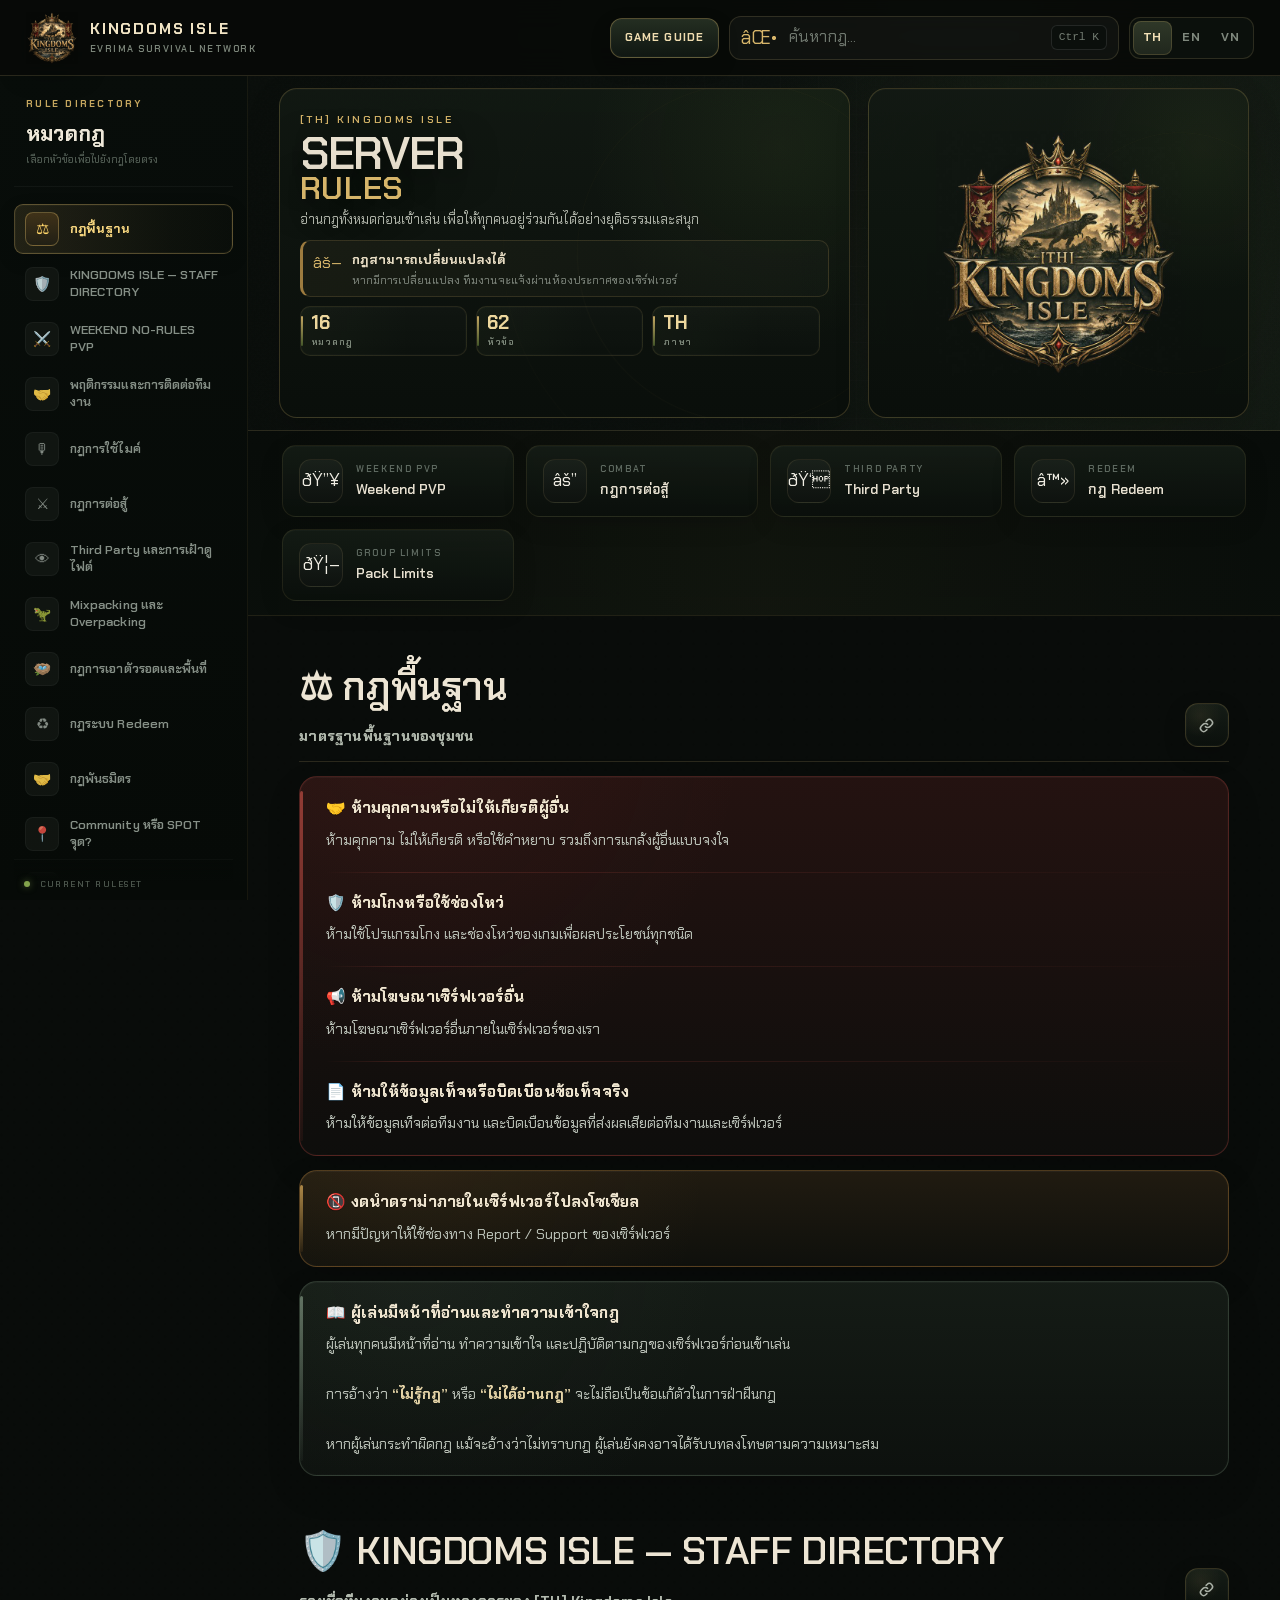
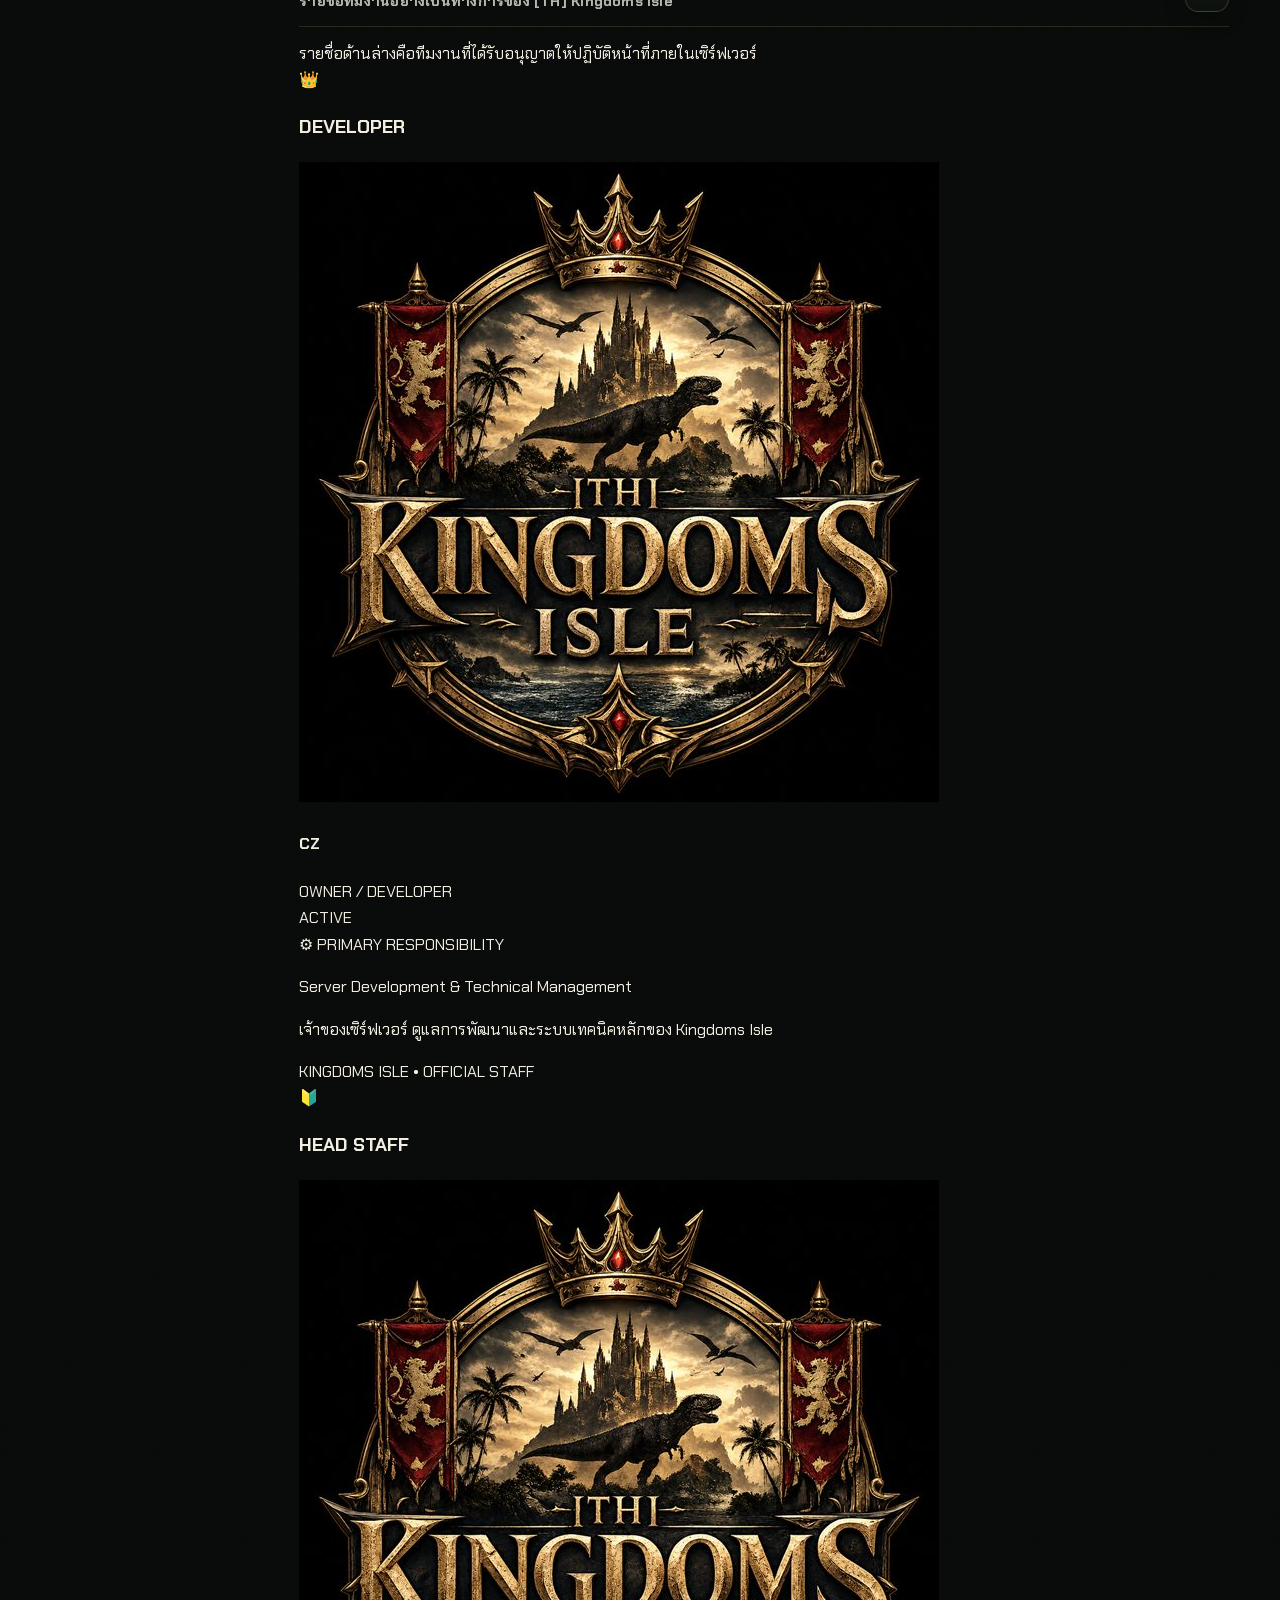
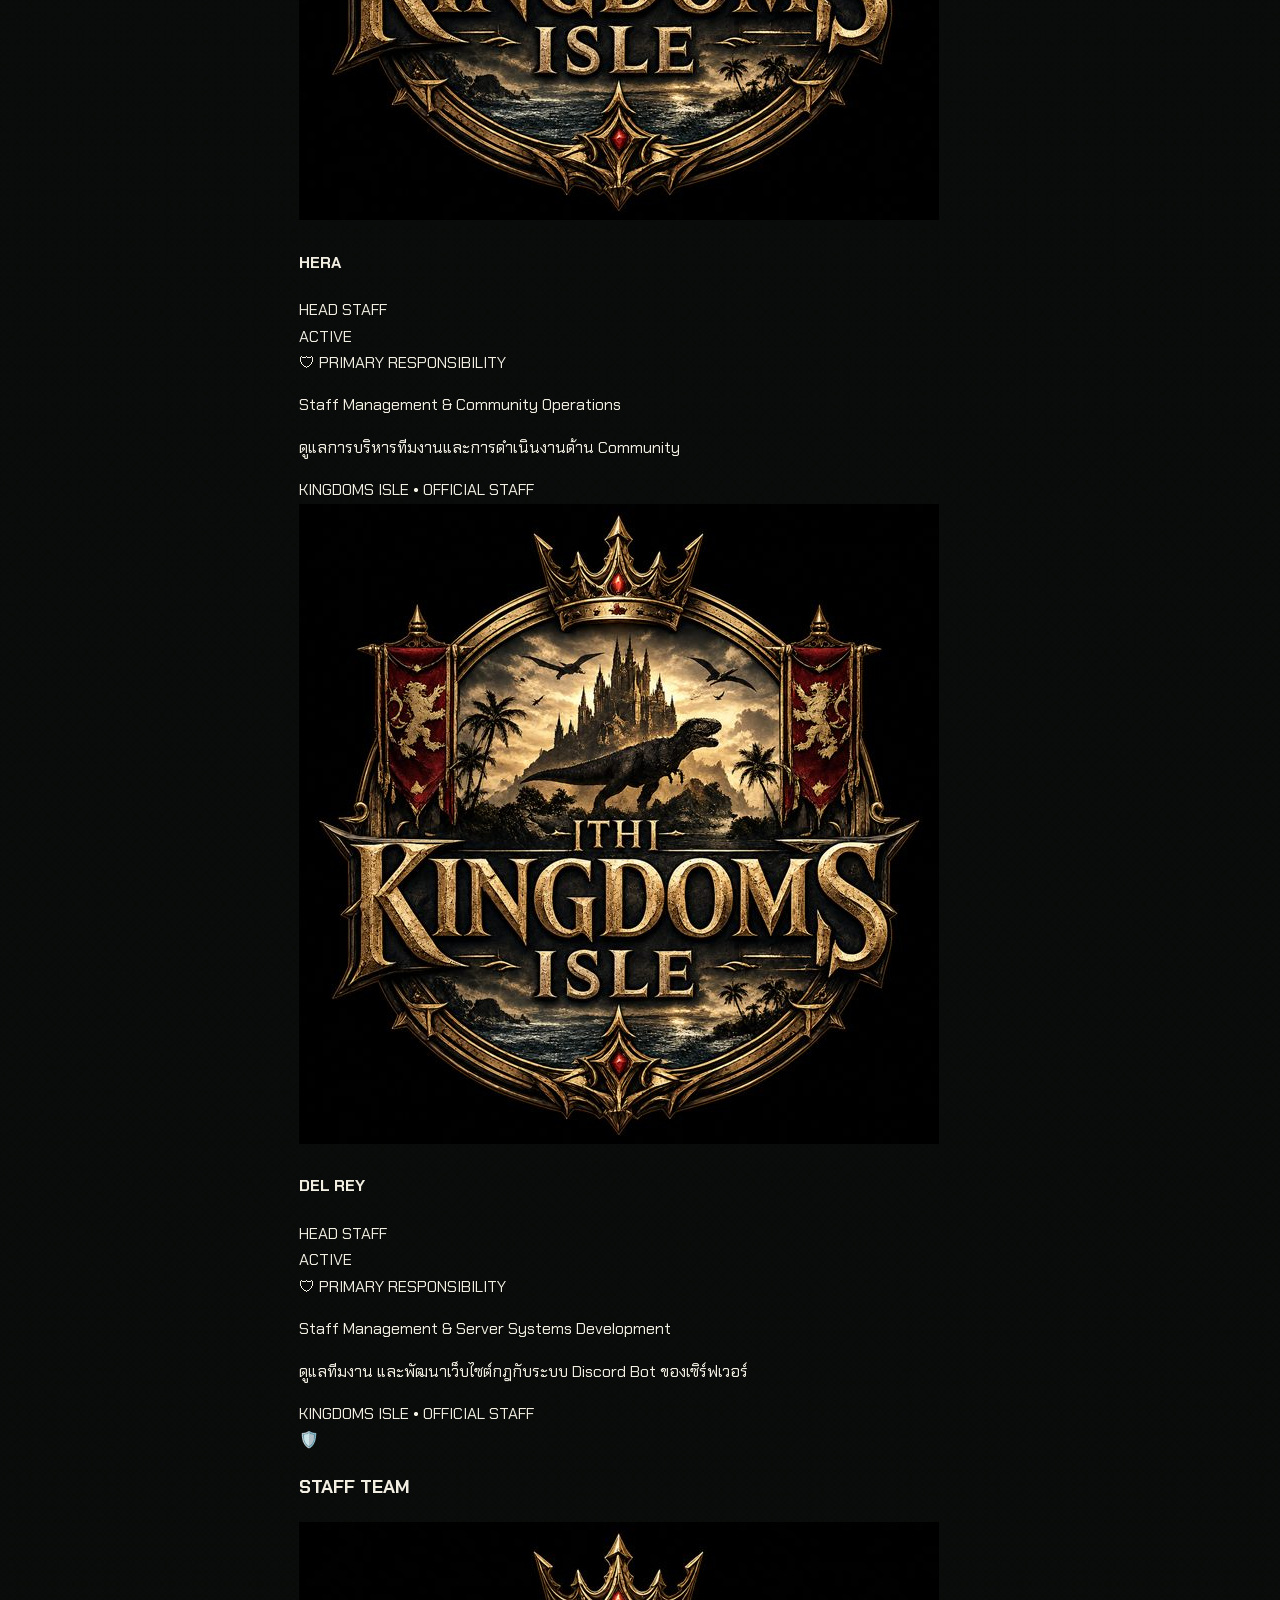
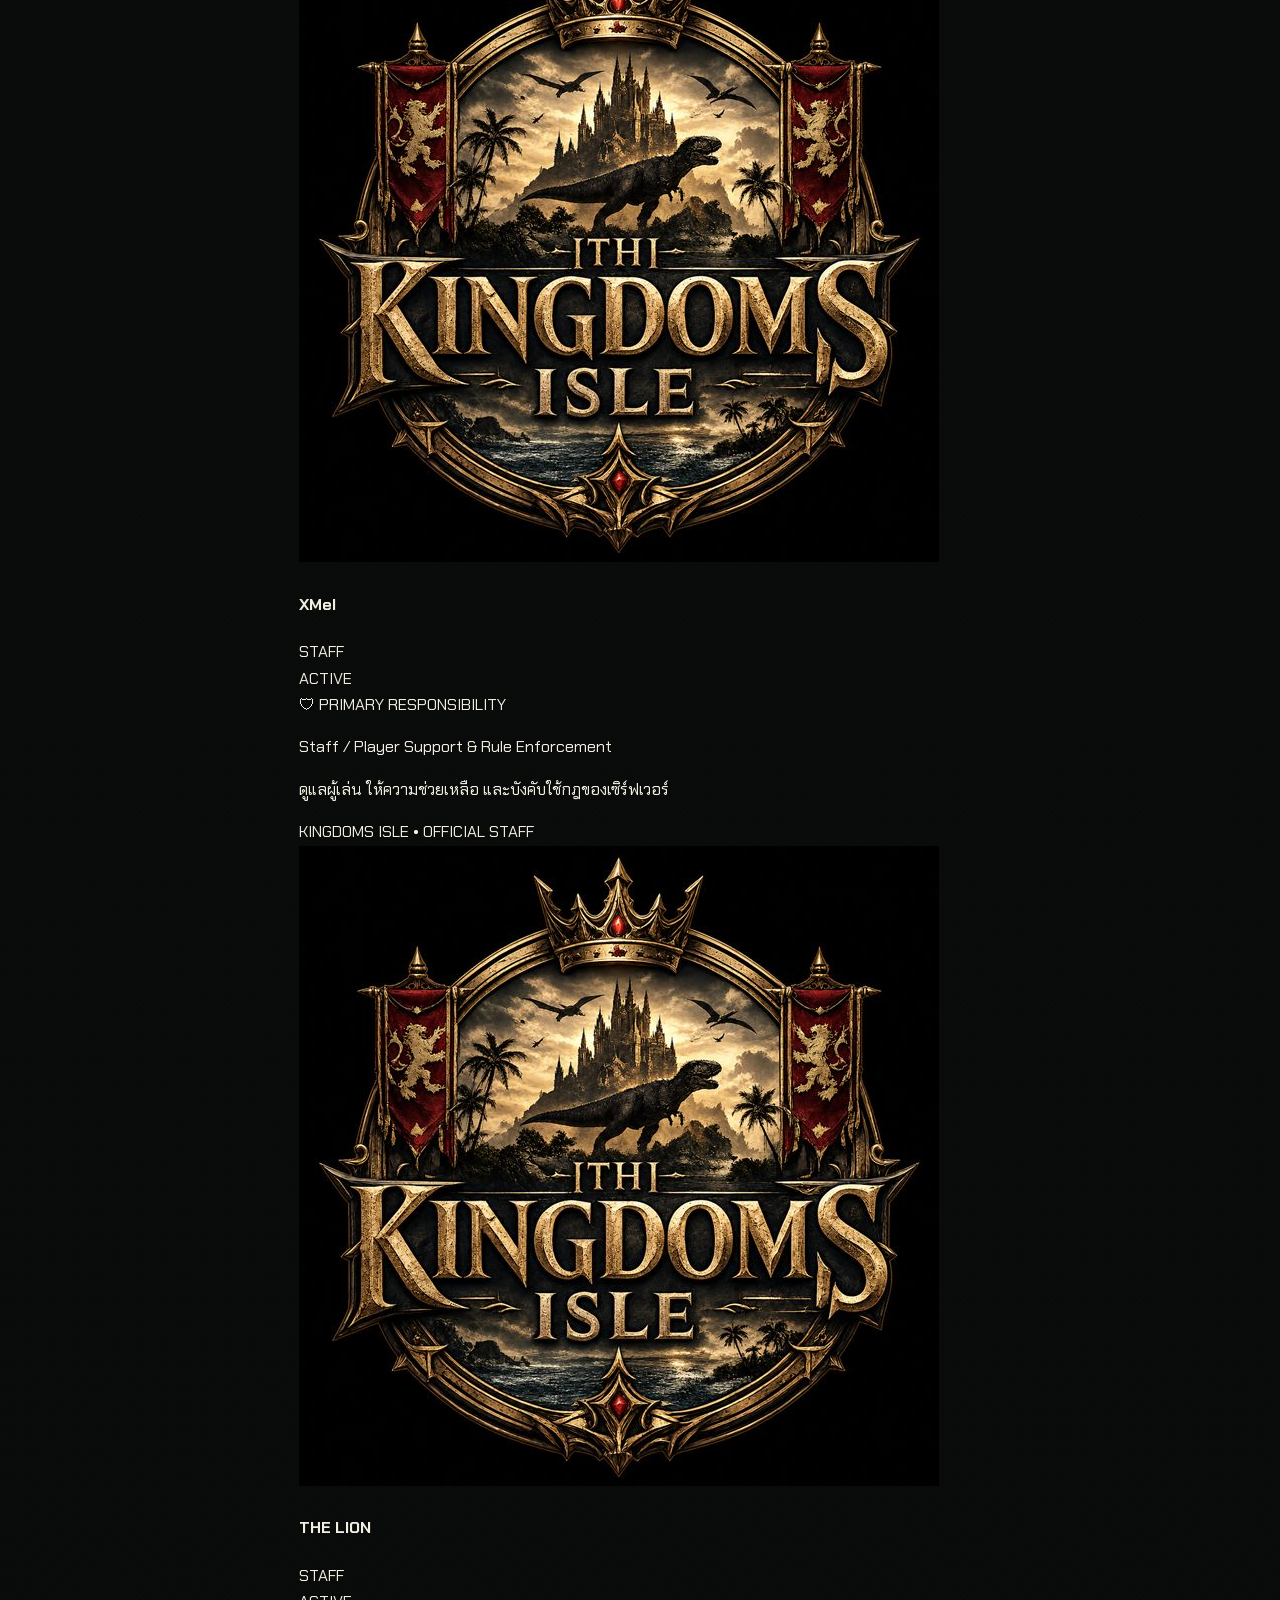
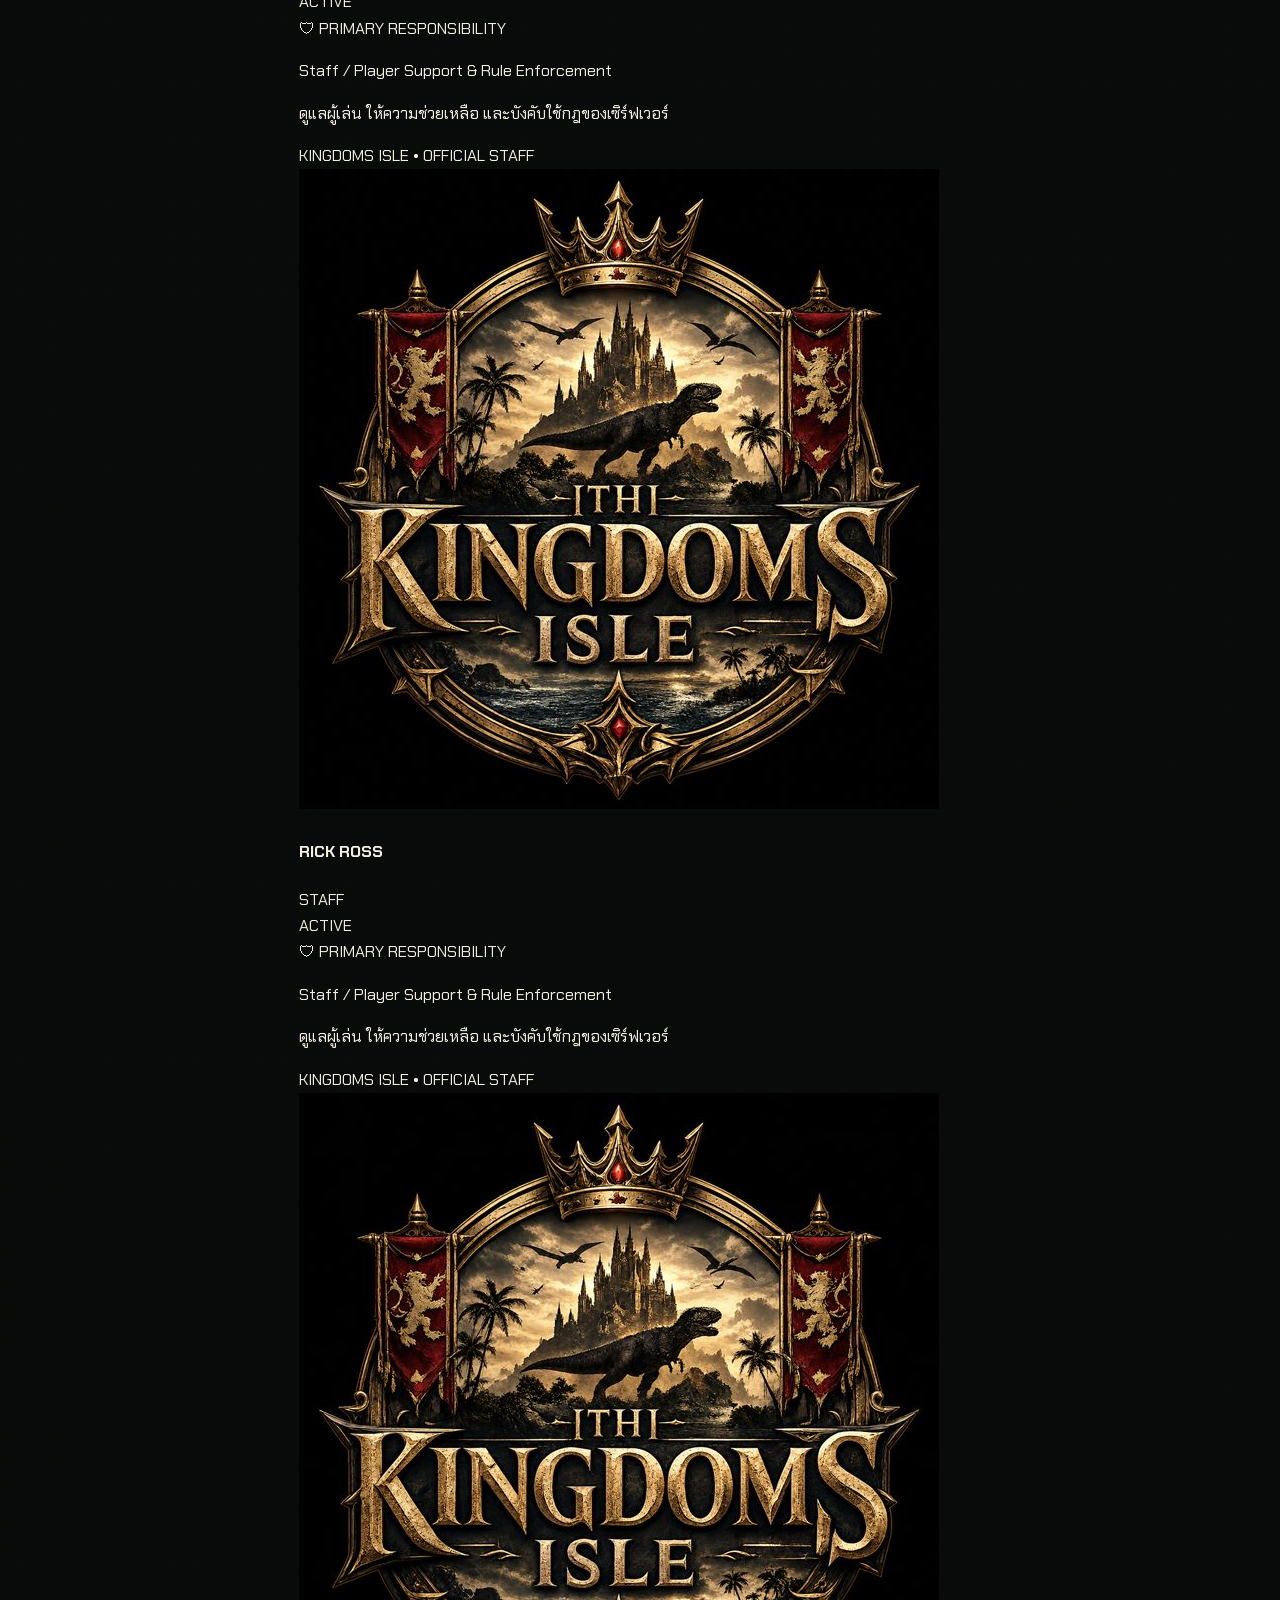
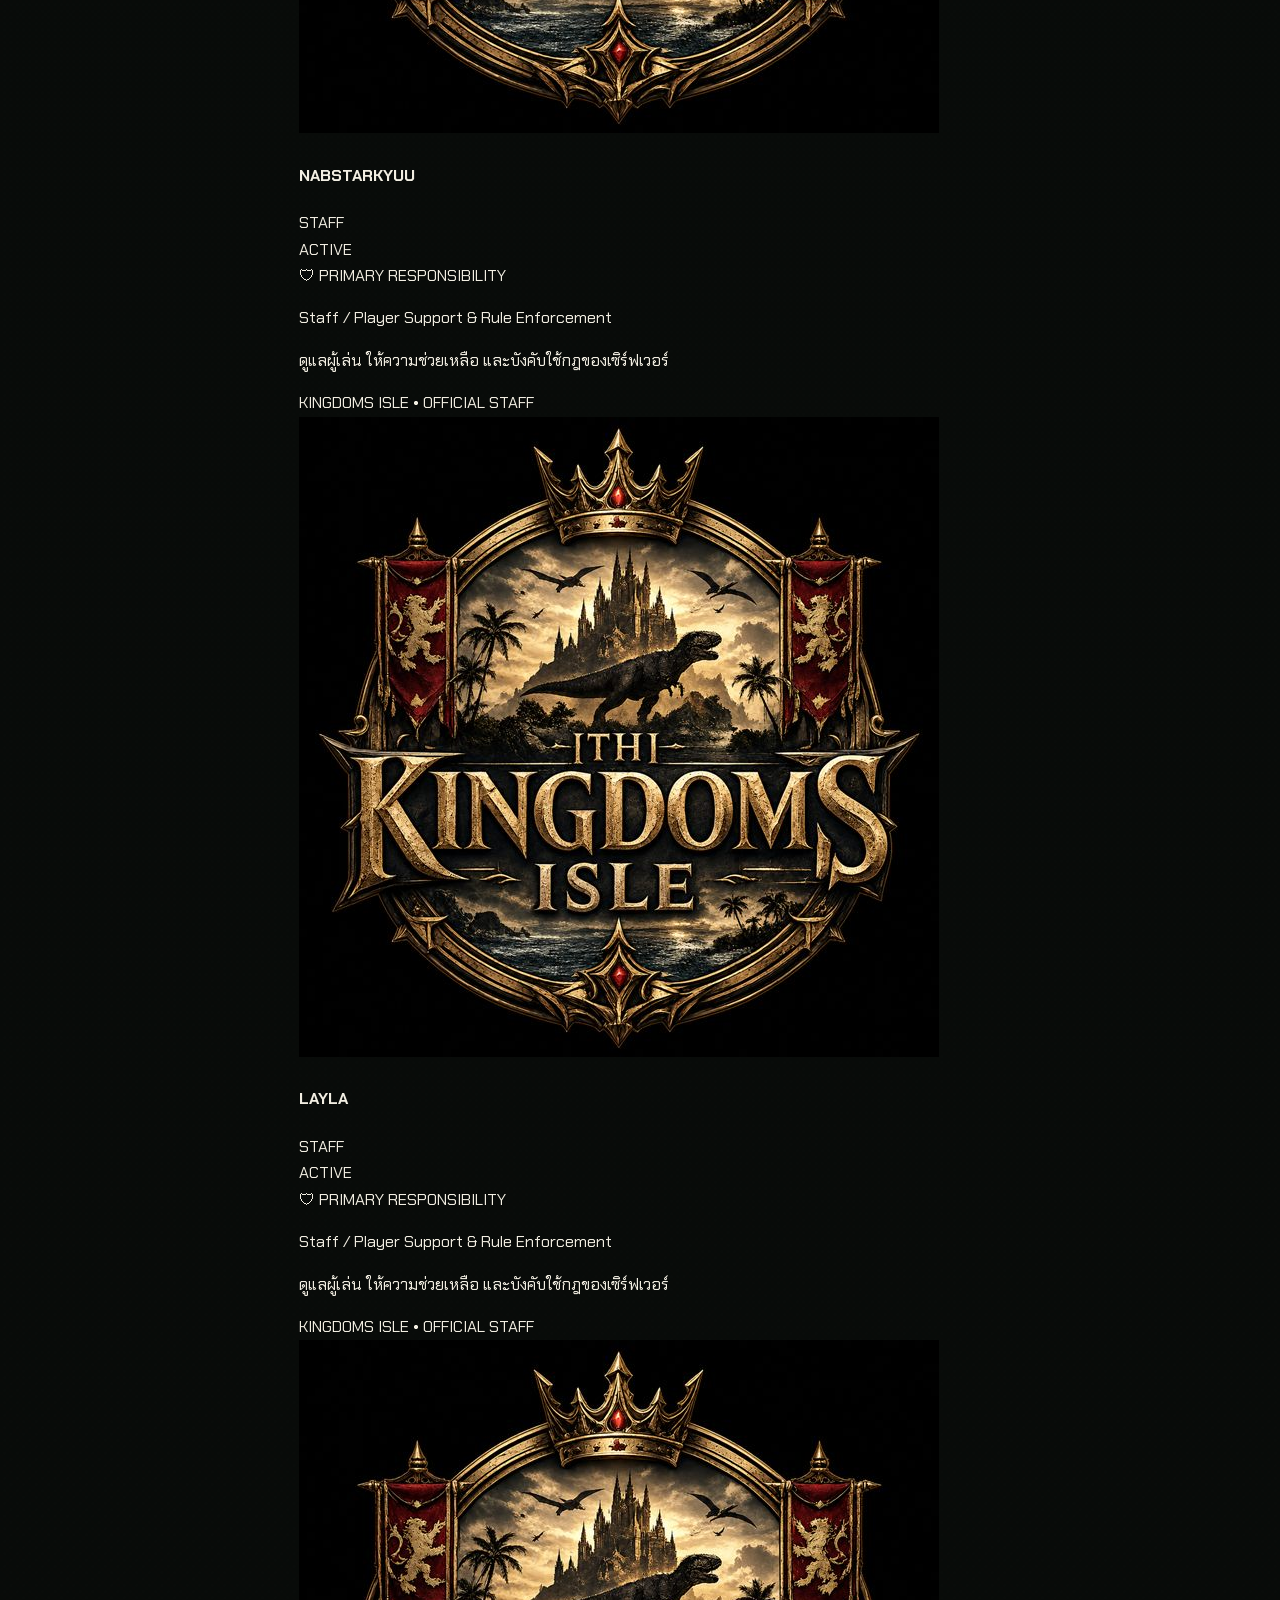
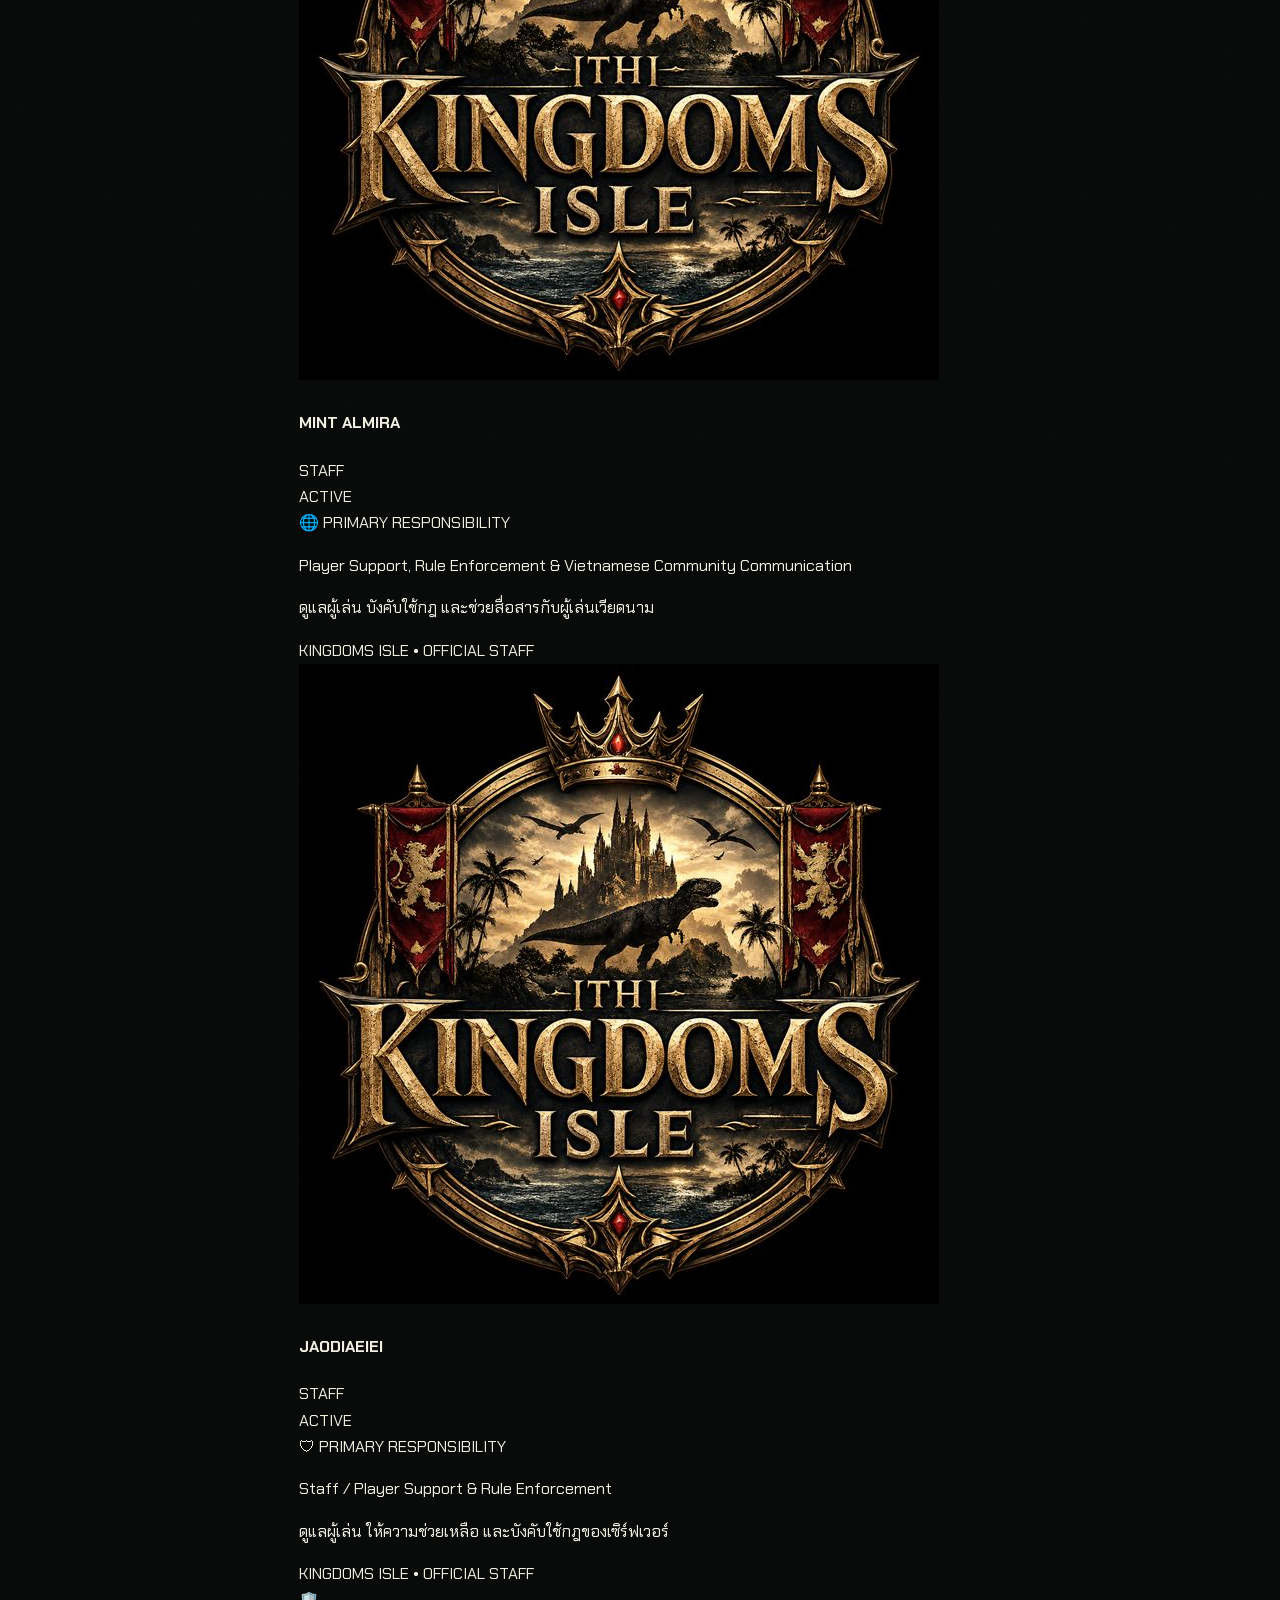
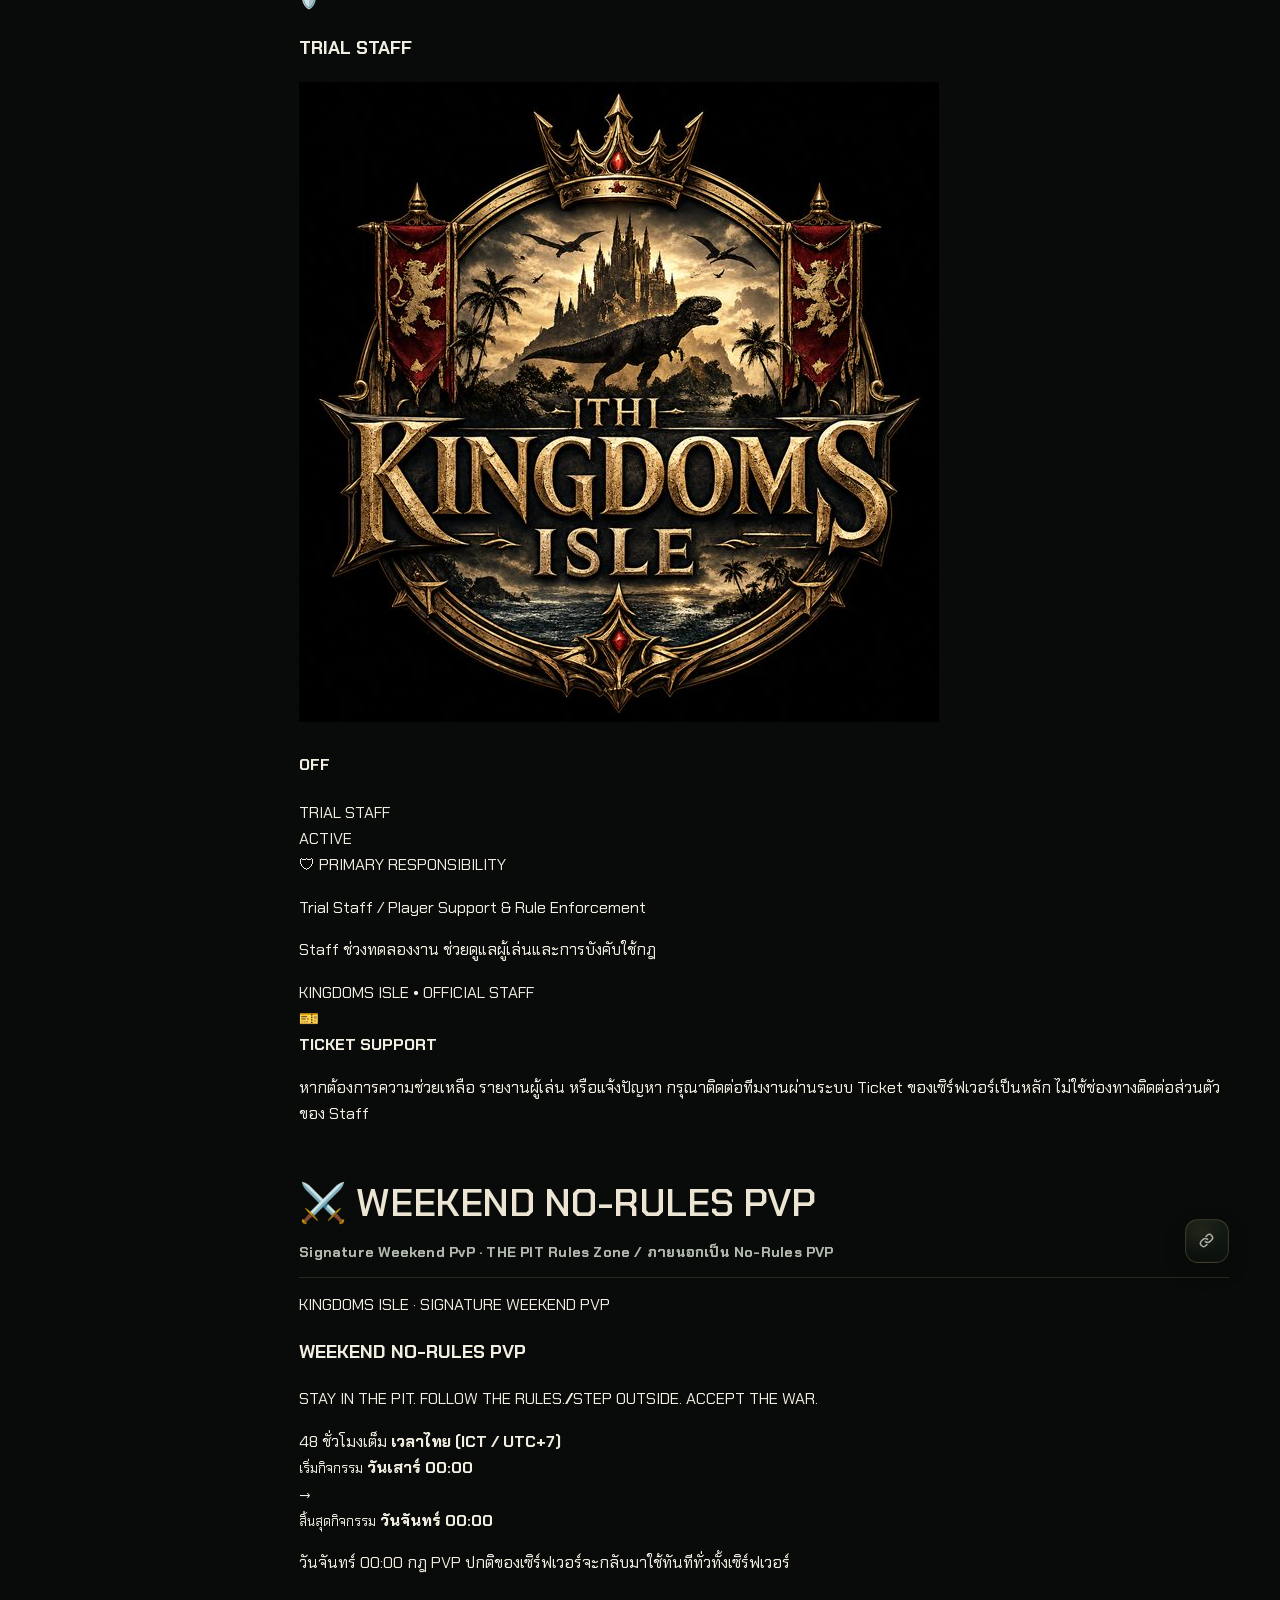
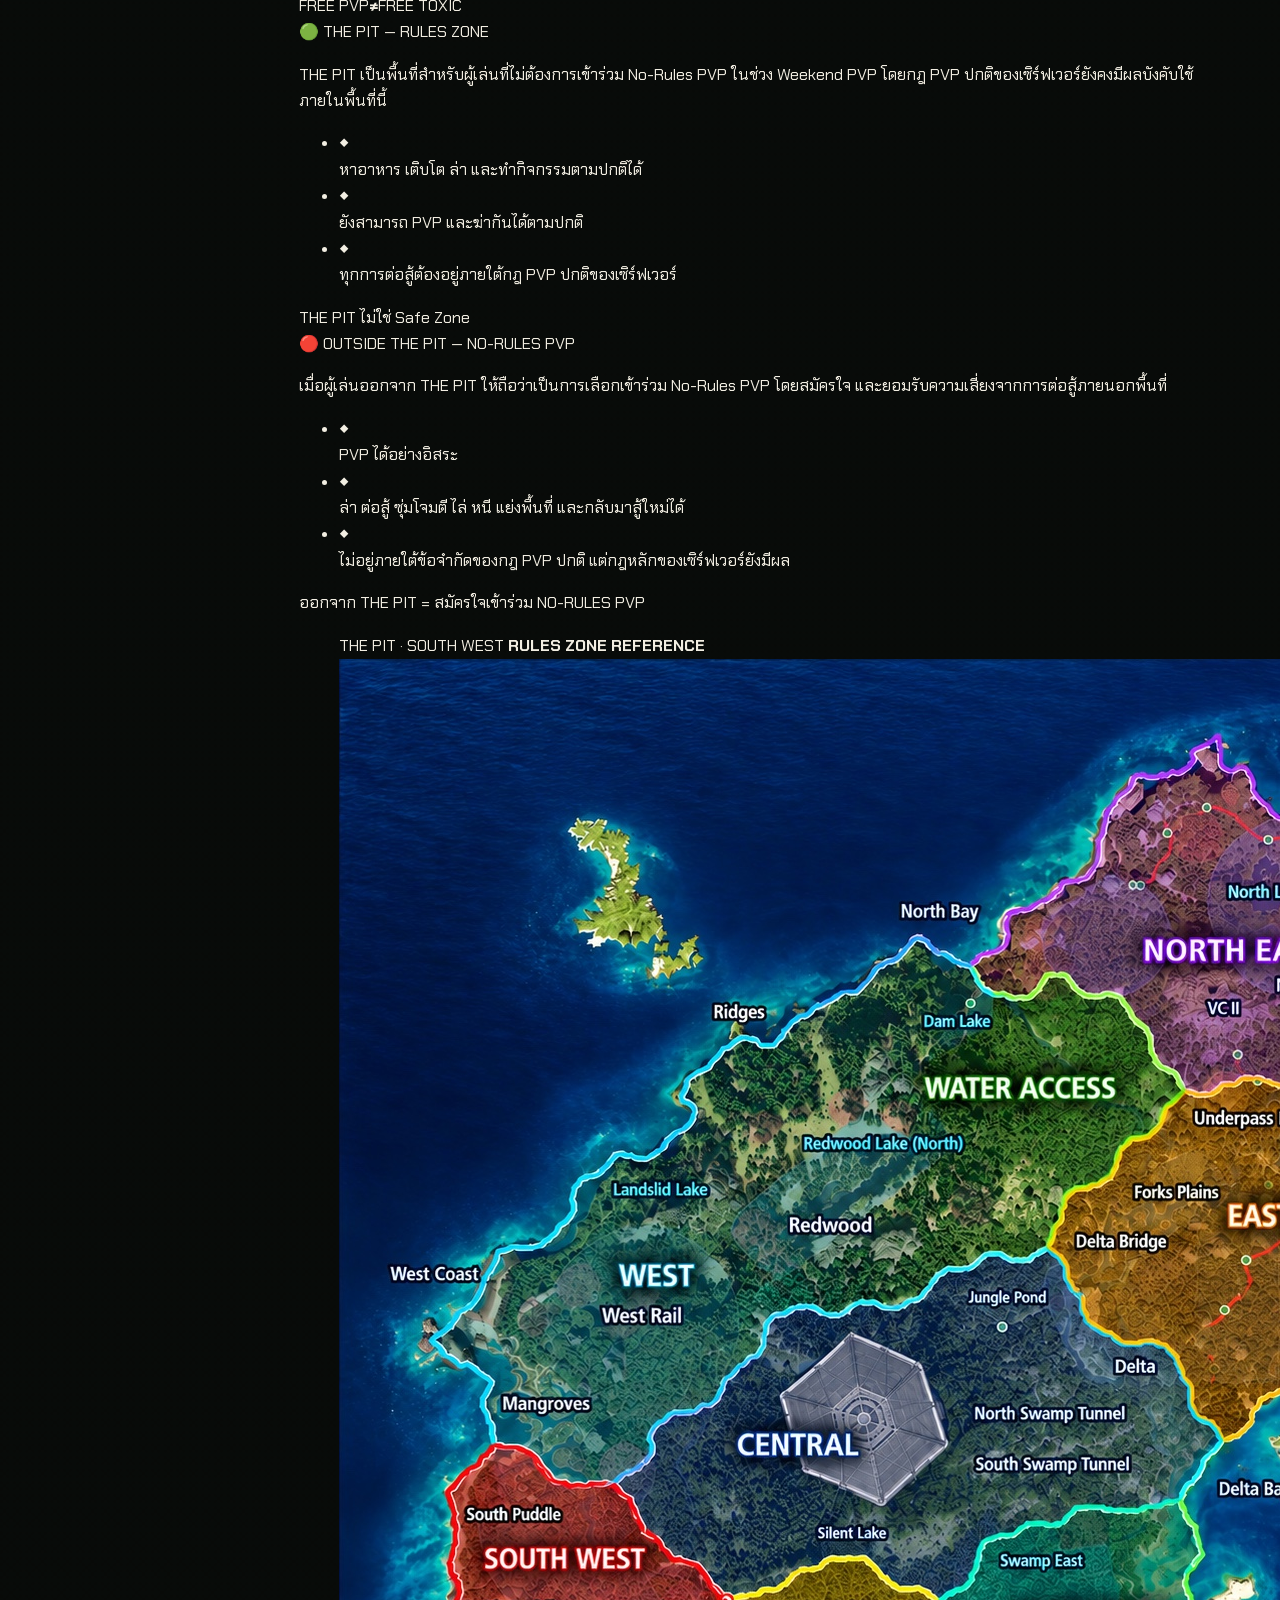
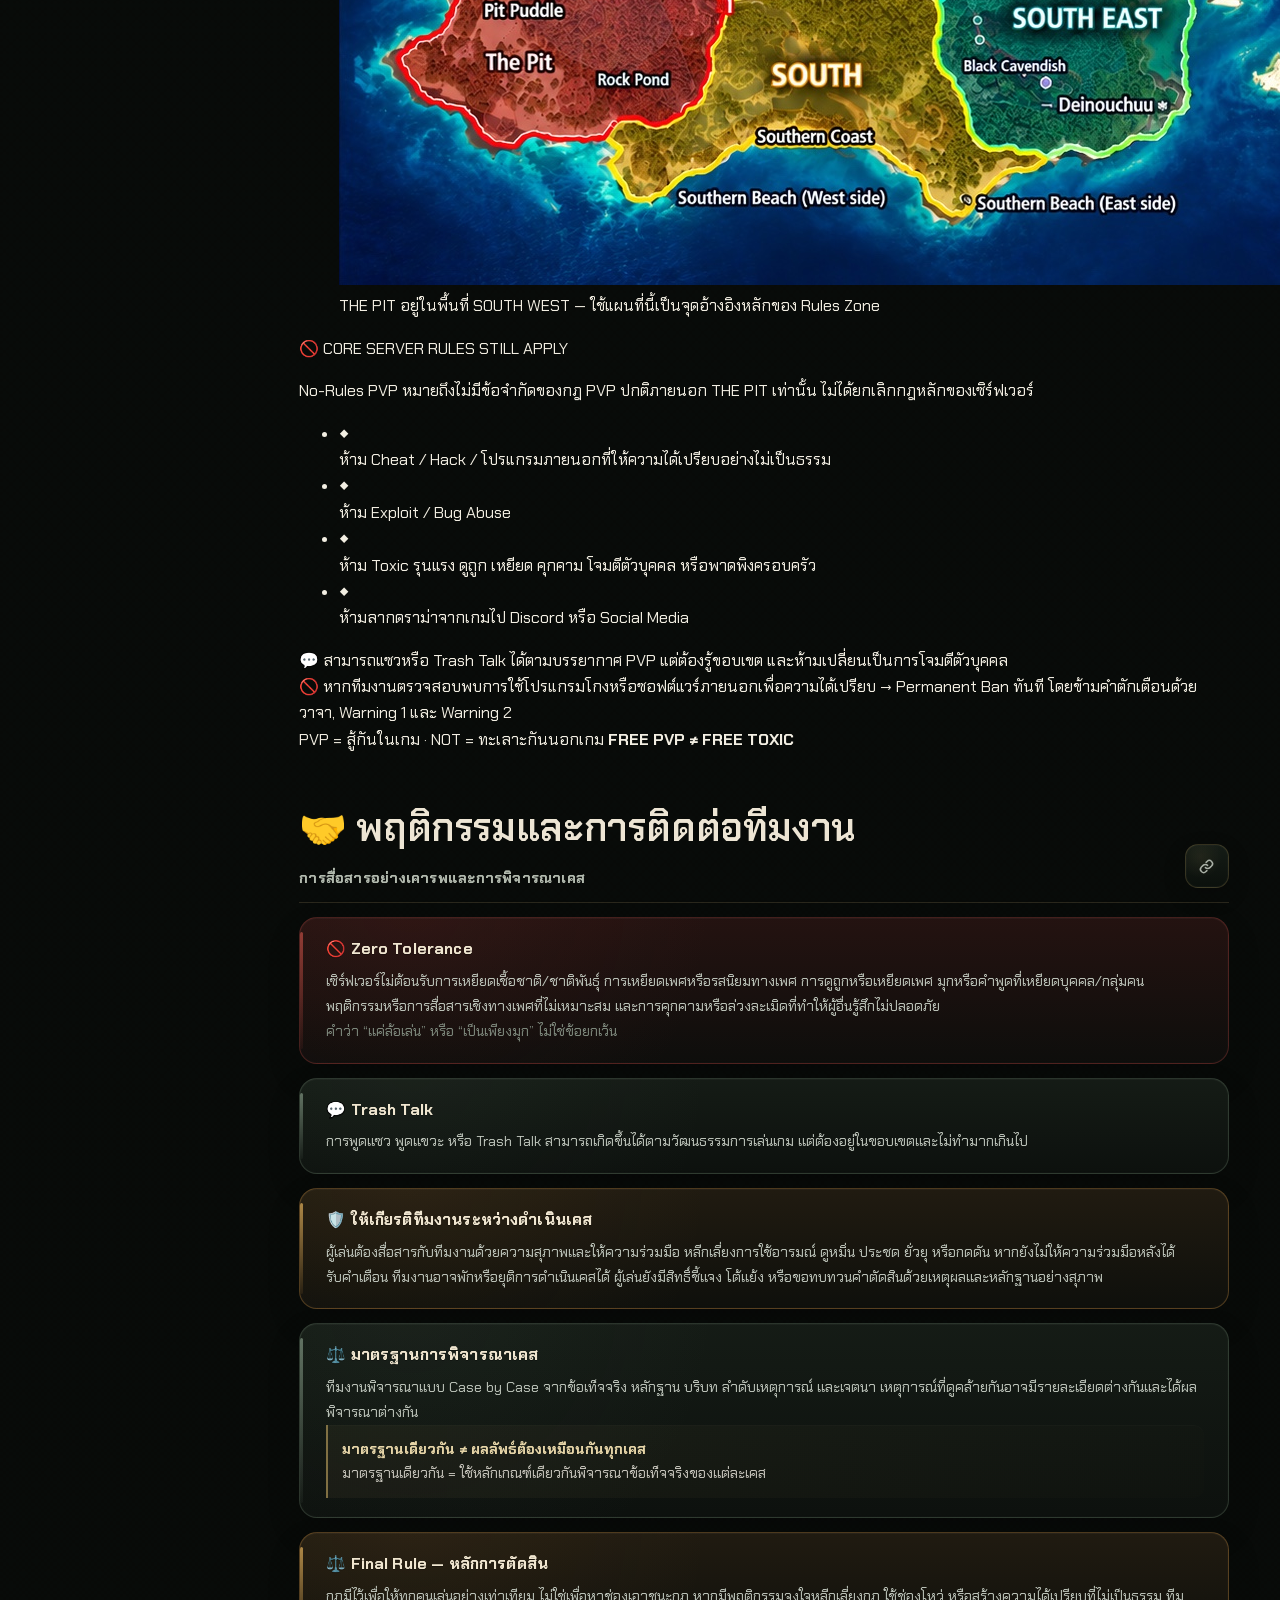
==== commit da14968e: "Load repaired Server Rules stylesheet v48" ====
--- a/index.html
+++ b/index.html
@@ -1,15 +1,15 @@
-<!doctype html>
+﻿<!doctype html>
 <html lang="th">
 <head>
   <meta charset="utf-8">
   <meta name="viewport" content="width=device-width, initial-scale=1">
   <meta name="theme-color" content="#090c0a">
   <meta name="description" content="[TH] Kingdoms Isle official server rules">
-  <title>[TH] Kingdoms Isle — Server Rules</title>
+  <title>[TH] Kingdoms Isle â€” Server Rules</title>
   <link rel="preconnect" href="https://fonts.googleapis.com">
   <link rel="preconnect" href="https://fonts.gstatic.com" crossorigin>
   <link href="https://fonts.googleapis.com/css2?family=Chakra+Petch:wght@400;500;600;700&display=swap" rel="stylesheet">
-  <link rel="stylesheet" href="css/style-v47.css">
+  <link rel="stylesheet" href="css/style-v48.css">
   <link rel="stylesheet" href="css/guide-entry-v1.css">
 </head>
 <body>
@@ -27,8 +27,8 @@
       <div class="top-actions">
         <a class="guide-entry" href="/guide/" aria-label="Open Kingdoms Isle Game Guide">GAME GUIDE</a>
         <label class="search-wrap desktop-search">
-          <span aria-hidden="true">⌕</span>
-          <input id="searchInput" type="search" autocomplete="off" placeholder="ค้นหากฎ..." aria-label="ค้นหากฎ">
+          <span aria-hidden="true">âŒ•</span>
+          <input id="searchInput" type="search" autocomplete="off" placeholder="à¸„à¹‰à¸™à¸«à¸²à¸à¸Ž..." aria-label="à¸„à¹‰à¸™à¸«à¸²à¸à¸Ž">
           <kbd>Ctrl K</kbd>
         </label>
         <div class="lang-switch" role="group" aria-label="Language">
@@ -36,15 +36,15 @@
           <button class="lang-btn" data-lang="en" type="button">EN</button>
           <button class="lang-btn" data-lang="vi" type="button">VN</button>
         </div>
-        <button id="mobileMenuBtn" class="icon-btn menu-btn" type="button" aria-label="Open menu" aria-expanded="false">☰</button>
+        <button id="mobileMenuBtn" class="icon-btn menu-btn" type="button" aria-label="Open menu" aria-expanded="false">â˜°</button>
       </div>
     </header>
 
     <aside id="sidebar" class="sidebar" aria-label="Rules navigation">
       <div class="sidebar-intro">
         <span class="eyebrow">RULE DIRECTORY</span>
-        <strong data-i18n="navTitle">หมวดกฎ</strong>
-        <small data-i18n="navHint">เลือกหัวข้อเพื่อไปยังกฎโดยตรง</small>
+        <strong data-i18n="navTitle">à¸«à¸¡à¸§à¸”à¸à¸Ž</strong>
+        <small data-i18n="navHint">à¹€à¸¥à¸·à¸­à¸à¸«à¸±à¸§à¸‚à¹‰à¸­à¹€à¸žà¸·à¹ˆà¸­à¹„à¸›à¸¢à¸±à¸‡à¸à¸Žà¹‚à¸”à¸¢à¸•à¸£à¸‡</small>
       </div>
       <nav id="categoryNav" class="category-nav"></nav>
       <div class="sidebar-footer">
@@ -60,18 +60,18 @@
           <div class="hero-copy">
             <span class="eyebrow">[TH] KINGDOMS ISLE</span>
             <h1>SERVER <span>RULES</span></h1>
-            <p class="hero-lead" data-i18n="heroLead">อ่านกฎทั้งหมดก่อนเข้าเล่น เพื่อให้ทุกคนอยู่ร่วมกันได้อย่างยุติธรรมและสนุก</p>
+            <p class="hero-lead" data-i18n="heroLead">à¸­à¹ˆà¸²à¸™à¸à¸Žà¸—à¸±à¹‰à¸‡à¸«à¸¡à¸”à¸à¹ˆà¸­à¸™à¹€à¸‚à¹‰à¸²à¹€à¸¥à¹ˆà¸™ à¹€à¸žà¸·à¹ˆà¸­à¹ƒà¸«à¹‰à¸—à¸¸à¸à¸„à¸™à¸­à¸¢à¸¹à¹ˆà¸£à¹ˆà¸§à¸¡à¸à¸±à¸™à¹„à¸”à¹‰à¸­à¸¢à¹ˆà¸²à¸‡à¸¢à¸¸à¸•à¸´à¸˜à¸£à¸£à¸¡à¹à¸¥à¸°à¸ªà¸™à¸¸à¸</p>
             <div class="hero-notice">
-              <div class="notice-mark">⚖</div>
+              <div class="notice-mark">âš–</div>
               <div>
-                <strong data-i18n="noticeTitle">กฎสามารถเปลี่ยนแปลงได้</strong>
-                <p data-i18n="noticeBody">หากมีการเปลี่ยนแปลง ทีมงานจะแจ้งผ่านห้องประกาศของเซิร์ฟเวอร์</p>
+                <strong data-i18n="noticeTitle">à¸à¸Žà¸ªà¸²à¸¡à¸²à¸£à¸–à¹€à¸›à¸¥à¸µà¹ˆà¸¢à¸™à¹à¸›à¸¥à¸‡à¹„à¸”à¹‰</strong>
+                <p data-i18n="noticeBody">à¸«à¸²à¸à¸¡à¸µà¸à¸²à¸£à¹€à¸›à¸¥à¸µà¹ˆà¸¢à¸™à¹à¸›à¸¥à¸‡ à¸—à¸µà¸¡à¸‡à¸²à¸™à¸ˆà¸°à¹à¸ˆà¹‰à¸‡à¸œà¹ˆà¸²à¸™à¸«à¹‰à¸­à¸‡à¸›à¸£à¸°à¸à¸²à¸¨à¸‚à¸­à¸‡à¹€à¸‹à¸´à¸£à¹Œà¸Ÿà¹€à¸§à¸­à¸£à¹Œ</p>
               </div>
             </div>
             <div class="hero-stats">
-              <div><strong id="sectionCount">0</strong><span data-i18n="sectionsLabel">หมวดกฎ</span></div>
-              <div><strong id="ruleCount">0</strong><span data-i18n="rulesLabel">หัวข้อ</span></div>
-              <div><strong id="languageCount">3</strong><span data-i18n="languagesLabel">ภาษา</span></div>
+              <div><strong id="sectionCount">0</strong><span data-i18n="sectionsLabel">à¸«à¸¡à¸§à¸”à¸à¸Ž</span></div>
+              <div><strong id="ruleCount">0</strong><span data-i18n="rulesLabel">à¸«à¸±à¸§à¸‚à¹‰à¸­</span></div>
+              <div><strong id="languageCount">3</strong><span data-i18n="languagesLabel">à¸ à¸²à¸©à¸²</span></div>
             </div>
           </div>
           <div class="hero-emblem">
@@ -82,33 +82,33 @@
       </section>
 
       <section class="quick-strip" aria-label="Quick links">
-        <a class="quick-card weekend-quick" data-target="weekend-pvp" href="#weekend-pvp"><span>🔥</span><div><small>WEEKEND PVP</small><strong data-i18n="quickWeekend">Weekend PVP</strong></div></a>
-        <a class="quick-card" data-target="combat" href="#combat"><span>⚔</span><div><small>COMBAT</small><strong data-i18n="quickCombat">กฎการต่อสู้</strong></div></a>
-        <a class="quick-card" data-target="third-party" href="#third-party"><span>👁</span><div><small>THIRD PARTY</small><strong data-i18n="quickThird">Third Party</strong></div></a>
-        <a class="quick-card" data-target="redeem" href="#redeem"><span>♻</span><div><small>REDEEM</small><strong data-i18n="quickRedeem">กฎ Redeem</strong></div></a>
-        <a class="quick-card" data-target="pack-limits" href="#pack-limits"><span>🦖</span><div><small>GROUP LIMITS</small><strong data-i18n="quickPack">Pack Limits</strong></div></a>
+        <a class="quick-card weekend-quick" data-target="weekend-pvp" href="#weekend-pvp"><span>ðŸ”¥</span><div><small>WEEKEND PVP</small><strong data-i18n="quickWeekend">Weekend PVP</strong></div></a>
+        <a class="quick-card" data-target="combat" href="#combat"><span>âš”</span><div><small>COMBAT</small><strong data-i18n="quickCombat">à¸à¸Žà¸à¸²à¸£à¸•à¹ˆà¸­à¸ªà¸¹à¹‰</strong></div></a>
+        <a class="quick-card" data-target="third-party" href="#third-party"><span>ðŸ‘</span><div><small>THIRD PARTY</small><strong data-i18n="quickThird">Third Party</strong></div></a>
+        <a class="quick-card" data-target="redeem" href="#redeem"><span>â™»</span><div><small>REDEEM</small><strong data-i18n="quickRedeem">à¸à¸Ž Redeem</strong></div></a>
+        <a class="quick-card" data-target="pack-limits" href="#pack-limits"><span>ðŸ¦–</span><div><small>GROUP LIMITS</small><strong data-i18n="quickPack">Pack Limits</strong></div></a>
       </section>
 
       <section class="toolbar-mobile">
         <label class="search-wrap mobile-search">
-          <span aria-hidden="true">⌕</span>
-          <input id="mobileSearchInput" type="search" autocomplete="off" placeholder="ค้นหากฎ..." aria-label="ค้นหากฎ">
+          <span aria-hidden="true">âŒ•</span>
+          <input id="mobileSearchInput" type="search" autocomplete="off" placeholder="à¸„à¹‰à¸™à¸«à¸²à¸à¸Ž..." aria-label="à¸„à¹‰à¸™à¸«à¸²à¸à¸Ž">
         </label>
       </section>
 
       <section id="rulesRoot" class="rules-root" aria-live="polite"></section>
 
       <section id="noResults" class="no-results" hidden>
-        <span>⌕</span>
-        <h2 data-i18n="noResultsTitle">ไม่พบกฎที่ค้นหา</h2>
-        <p data-i18n="noResultsBody">ลองใช้คำค้นที่สั้นลง หรือเลือกหมวดจากเมนูด้านซ้าย</p>
+        <span>âŒ•</span>
+        <h2 data-i18n="noResultsTitle">à¹„à¸¡à¹ˆà¸žà¸šà¸à¸Žà¸—à¸µà¹ˆà¸„à¹‰à¸™à¸«à¸²</h2>
+        <p data-i18n="noResultsBody">à¸¥à¸­à¸‡à¹ƒà¸Šà¹‰à¸„à¸³à¸„à¹‰à¸™à¸—à¸µà¹ˆà¸ªà¸±à¹‰à¸™à¸¥à¸‡ à¸«à¸£à¸·à¸­à¹€à¸¥à¸·à¸­à¸à¸«à¸¡à¸§à¸”à¸ˆà¸²à¸à¹€à¸¡à¸™à¸¹à¸”à¹‰à¸²à¸™à¸‹à¹‰à¸²à¸¢</p>
       </section>
 
       <footer class="site-footer">
         <img src="assets/kingdoms-isle-logo-v13.jpg" alt="" aria-hidden="true">
         <div>
           <strong>KINGDOMS ISLE</strong>
-          <p data-i18n="footerText">Respect the rules · Protect the wilderness · Play together</p>
+          <p data-i18n="footerText">Respect the rules Â· Protect the wilderness Â· Play together</p>
         </div>
       </footer>
     </main>
--- a/css/style-v48.css
+++ b/css/style-v48.css
@@ -0,0 +1,2517 @@
+﻿:root{
+  --bg:#080b09;--bg-2:#0d120f;--panel:#111813;--panel-2:#161f18;--panel-3:#1b251d;
+  --ink:#f2eee2;--muted:#a9ad9f;--gold:#d6b56a;--gold-2:#9d7b3f;--bronze:#6e5635;
+  --green:#7e9f45;--green-2:#34482a;--red:#8e3b35;--line:rgba(215,190,128,.16);
+  --shadow:0 18px 60px rgba(0,0,0,.38);--radius:20px;--sidebar:270px
+}
+*{box-sizing:border-box}
+html{scroll-behavior:smooth}
+body{margin:0;background:
+  radial-gradient(circle at 75% 0%,rgba(67,90,47,.14),transparent 32rem),
+  linear-gradient(180deg,#090c0a 0%,#070907 100%);
+  color:var(--ink);font-family:Inter,Segoe UI,Tahoma,Arial,sans-serif;line-height:1.65;overflow-x:hidden}
+button,input{font:inherit}button{color:inherit}a{color:inherit}
+::selection{background:rgba(214,181,106,.28);color:#fff}
+.skip-link{position:fixed;left:16px;top:-80px;z-index:999;background:var(--gold);color:#111;padding:10px 14px;border-radius:10px;text-decoration:none;font-weight:800}
+.skip-link:focus{top:16px}
+.site-shell{min-height:100vh}
+.topbar{position:fixed;z-index:100;top:0;left:0;right:0;height:76px;display:flex;align-items:center;justify-content:space-between;padding:0 26px;background:rgba(7,10,8,.86);backdrop-filter:blur(16px);border-bottom:1px solid var(--line)}
+.brand{display:flex;align-items:center;gap:12px;text-decoration:none;min-width:230px}
+.brand-mark{width:52px;height:52px;display:grid;place-items:center}
+.brand img{width:52px;height:52px;object-fit:contain;filter:drop-shadow(0 6px 14px rgba(0,0,0,.45))}
+.brand-copy{display:grid;line-height:1.08}
+.brand-copy strong{font-family:Georgia,'Times New Roman',serif;letter-spacing:.12em;font-size:.95rem;color:#f1e4c4}
+.brand-copy small{margin-top:6px;color:#7f897d;letter-spacing:.16em;font-size:.58rem}
+.top-actions{display:flex;align-items:center;gap:10px}
+.search-wrap{display:flex;align-items:center;gap:10px;width:min(390px,34vw);height:44px;padding:0 11px;border:1px solid var(--line);border-radius:12px;background:rgba(255,255,255,.035);transition:.2s ease}
+.search-wrap:focus-within{border-color:rgba(214,181,106,.6);box-shadow:0 0 0 3px rgba(214,181,106,.08)}
+.search-wrap>span{color:var(--gold);font-size:1.2rem}
+.search-wrap input{min-width:0;flex:1;border:0;outline:0;background:transparent;color:var(--ink)}
+.search-wrap input::placeholder{color:#70786f}
+.search-wrap kbd{padding:2px 7px;border:1px solid rgba(255,255,255,.1);border-radius:6px;color:#737c72;background:#0b0f0c;font-size:.7rem}
+.lang-switch{display:flex;border:1px solid var(--line);background:#0b100c;border-radius:11px;padding:3px}
+.lang-btn{border:0;background:transparent;color:#7f887d;min-width:39px;height:34px;border-radius:8px;cursor:pointer;font-size:.76rem;font-weight:800;letter-spacing:.08em}
+.lang-btn:hover{color:#fff}.lang-btn.active{background:linear-gradient(180deg,#2f3828,#20271d);color:#f1dfb6;box-shadow:inset 0 0 0 1px rgba(214,181,106,.2)}
+.icon-btn{border:1px solid var(--line);background:#111713;border-radius:10px;cursor:pointer}.menu-btn{display:none;width:42px;height:42px}
+.sidebar{position:fixed;z-index:70;top:76px;bottom:0;left:0;width:var(--sidebar);padding:24px 14px 16px;background:linear-gradient(180deg,rgba(12,18,14,.985),rgba(7,11,8,.99));border-right:1px solid rgba(214,181,106,.09);overflow:auto;scrollbar-width:thin;scrollbar-color:transparent transparent}
+.sidebar:hover{scrollbar-color:#3f4c38 transparent}
+.sidebar::-webkit-scrollbar{width:4px}
+.sidebar::-webkit-scrollbar-track{background:transparent}
+.sidebar::-webkit-scrollbar-thumb{background:transparent;border-radius:999px}
+.sidebar:hover::-webkit-scrollbar-thumb{background:#3f4c38}
+.sidebar-intro{padding:2px 12px 20px;margin-bottom:8px;border-bottom:1px solid rgba(255,255,255,.045);display:grid}
+.eyebrow{font-size:.66rem;letter-spacing:.24em;font-weight:900;color:var(--gold)}
+.sidebar-intro strong{margin-top:9px;font-family:Georgia,'Times New Roman',serif;font-size:1.5rem;letter-spacing:.01em;color:#eee8d9}
+.sidebar-intro small{margin-top:3px;color:#626c63;font-size:.73rem}
+.category-nav{display:grid;gap:3px;padding:8px 0 12px}
+.nav-link{position:relative;display:grid;grid-template-columns:38px minmax(0,1fr);align-items:center;gap:11px;width:100%;min-height:58px;border:1px solid transparent;border-radius:11px;background:transparent;padding:8px 10px;text-align:left;cursor:pointer;color:#929b91;transition:background .18s ease,border-color .18s ease,color .18s ease,transform .18s ease}
+.nav-link:before{content:"";position:absolute;left:-1px;top:13px;bottom:13px;width:2px;border-radius:3px;background:transparent;transition:.18s ease}
+.nav-link:hover{background:rgba(255,255,255,.025);color:#ddd8cc}
+.nav-link:hover .nav-icon{border-color:rgba(214,181,106,.18);background:#1b241d;filter:saturate(1.2) brightness(1.12)}
+.nav-link.active{background:linear-gradient(90deg,rgba(214,181,106,.075),rgba(126,159,69,.025) 72%,transparent);border-color:rgba(214,181,106,.12);color:#f0e7d3}
+.nav-link.active:before{background:var(--gold);box-shadow:0 0 10px rgba(214,181,106,.32)}
+.nav-link.active .nav-icon{background:linear-gradient(145deg,#2b3128,#171d18);border-color:rgba(214,181,106,.28);box-shadow:inset 0 0 14px rgba(214,181,106,.04),0 0 10px rgba(214,181,106,.08)}
+.nav-icon{width:38px;height:38px;border-radius:10px;display:grid;place-items:center;background:linear-gradient(180deg,#182019,#101612);border:1px solid rgba(214,181,106,.10);font-size:1.08rem;filter:saturate(1.15) brightness(1.08);box-shadow:inset 0 0 10px rgba(255,255,255,.02);transition:.18s ease}
+.nav-copy{min-width:0;display:grid;line-height:1.22}
+.nav-copy strong{font-size:.82rem;font-weight:750;color:inherit;display:-webkit-box;-webkit-line-clamp:2;-webkit-box-orient:vertical;overflow:hidden}
+.nav-copy small{display:flex;align-items:center;gap:5px;min-width:0;margin-top:5px;font-size:.68rem;color:#7f897f;letter-spacing:.02em;line-height:1.35;white-space:nowrap;overflow:hidden;text-overflow:ellipsis}
+.nav-copy small b{font-weight:900;color:#9aa597;letter-spacing:.05em}
+.nav-copy small span{color:#3f4841}
+.sidebar-footer{position:sticky;bottom:-16px;margin-top:10px;padding:18px 11px 10px;background:linear-gradient(180deg,transparent,#080c09 32%);font-size:.6rem;letter-spacing:.16em;color:#566158}
+.status-dot{display:inline-block;width:7px;height:7px;border-radius:50%;background:#7f9d4b;box-shadow:0 0 10px rgba(127,157,75,.7);margin-right:8px}
+.content{margin-left:var(--sidebar);padding-top:76px;min-width:0}
+.hero{position:relative;min-height:520px;padding:58px clamp(24px,5vw,72px) 46px;overflow:hidden;border-bottom:1px solid var(--line);background:
+  radial-gradient(circle at 76% 45%,rgba(108,130,61,.13),transparent 21rem),
+  linear-gradient(100deg,#0a0e0b 0%,#0b100d 48%,#121912 100%)}
+.hero:before{content:"";position:absolute;inset:0;background:
+  linear-gradient(rgba(255,255,255,.012) 1px,transparent 1px),
+  linear-gradient(90deg,rgba(255,255,255,.012) 1px,transparent 1px);background-size:38px 38px;mask-image:linear-gradient(to right,transparent,black 55%,transparent)}
+.hero-noise{position:absolute;inset:0;pointer-events:none;opacity:.11;background-image:url("data:image/svg+xml,%3Csvg viewBox='0 0 180 180' xmlns='http://www.w3.org/2000/svg'%3E%3Cfilter id='n'%3E%3CfeTurbulence type='fractalNoise' baseFrequency='.9' numOctaves='3' stitchTiles='stitch'/%3E%3C/filter%3E%3Crect width='100%25' height='100%25' filter='url(%23n)' opacity='.15'/%3E%3C/svg%3E")}
+.hero-grid{position:relative;z-index:2;display:grid;grid-template-columns:minmax(0,1.2fr) minmax(280px,.8fr);gap:34px;align-items:center;max-width:1400px;margin:0 auto}
+.hero h1{margin:10px 0 14px;font-family:Georgia,'Times New Roman',serif;font-size:clamp(3.5rem,7vw,7.4rem);line-height:.8;letter-spacing:-.05em;color:#e8e0cf;text-shadow:0 8px 32px rgba(0,0,0,.55)}
+.hero h1 span{display:block;color:var(--gold);font-size:.72em;letter-spacing:.05em}
+.hero-lead{max-width:720px;margin:24px 0 0;color:#aeb3a8;font-size:1.06rem}
+.hero-notice{display:flex;gap:14px;align-items:flex-start;max-width:680px;margin-top:26px;padding:16px 18px;border:1px solid rgba(214,181,106,.16);border-left:3px solid var(--gold-2);border-radius:12px;background:linear-gradient(90deg,rgba(214,181,106,.055),rgba(255,255,255,.015))}
+.notice-mark{color:var(--gold);font-size:1.35rem}.hero-notice strong{display:block;font-size:.88rem;color:#e7dcc3}.hero-notice p{margin:4px 0 0;color:#828a80;font-size:.82rem}
+.hero-stats{display:grid;grid-template-columns:repeat(3,minmax(0,1fr));gap:16px;margin-top:30px;max-width:560px}.hero-stats>div{position:relative;display:flex;flex-direction:column;align-items:flex-start;justify-content:center;min-height:88px;padding:16px 18px 15px;border:1px solid rgba(214,181,106,.12);border-radius:14px;background:linear-gradient(180deg,rgba(255,255,255,.02),rgba(255,255,255,.008)),linear-gradient(90deg,rgba(67,90,47,.08),transparent 65%);box-shadow:inset 0 0 0 1px rgba(255,255,255,.015);overflow:hidden}.hero-stats>div:before{content:"";position:absolute;left:0;top:14px;bottom:14px;width:3px;border-radius:999px;background:linear-gradient(180deg,rgba(214,181,106,.9),rgba(126,159,69,.45))}
+.hero-stats strong{display:block;margin:0;font-family:Georgia,'Times New Roman',serif;font-size:1.95rem;line-height:1;color:#edd79d;font-variant-numeric:tabular-nums;letter-spacing:0;white-space:nowrap}.hero-stats span{display:block;margin-top:8px;font-size:.68rem;font-weight:700;line-height:1.2;letter-spacing:.08em;color:#7c8779;text-transform:uppercase;white-space:nowrap}
+.hero-emblem{position:relative;min-height:400px;display:grid;place-items:center}.hero-emblem img{position:relative;z-index:2;width:min(440px,95%);aspect-ratio:1;object-fit:contain;filter:drop-shadow(0 30px 55px rgba(0,0,0,.6));opacity:.95}
+.emblem-halo{position:absolute;width:70%;aspect-ratio:1;border-radius:50%;background:radial-gradient(circle,rgba(214,181,106,.16),rgba(71,95,49,.08) 38%,transparent 70%);filter:blur(8px)}
+.quick-strip{display:grid;grid-template-columns:repeat(4,1fr);gap:1px;background:var(--line);border-bottom:1px solid var(--line)}
+.quick-card{display:flex;align-items:center;gap:13px;padding:18px 22px;border:0;background:#0d120f;cursor:pointer;text-align:left;transition:.2s}.quick-card:hover{background:#141b15}
+.quick-card>span{font-size:1.45rem;filter:saturate(.7)}.quick-card div{display:grid}.quick-card small{color:#667066;font-size:.61rem;letter-spacing:.14em}.quick-card strong{font-size:.84rem;color:#d7d3c8}
+.toolbar-mobile{display:none}
+.rules-root{max-width:1180px;margin:0 auto;padding:40px clamp(20px,4vw,54px) 70px}
+.rule-section{scroll-margin-top:96px;margin-bottom:44px}
+.section-heading{display:flex;justify-content:space-between;gap:20px;align-items:flex-end;margin-bottom:14px;padding-bottom:14px;border-bottom:1px solid var(--line)}
+.section-heading-main{display:flex;gap:14px;align-items:center}.section-number{font-family:Georgia,'Times New Roman',serif;color:#5e675d;font-size:.85rem}
+.section-heading h2{margin:0;font-family:Georgia,'Times New Roman',serif;font-size:clamp(1.75rem,3vw,2.55rem);font-weight:600;color:#ede5d4}
+.section-heading p{margin:7px 0 0;color:#b2baae;font-size:.9rem;font-weight:900;letter-spacing:.015em;line-height:1.45;text-shadow:0 0 1px rgba(255,255,255,.12)}
+.anchor-btn{flex:0 0 auto;width:44px;height:44px;display:grid;place-items:center;border:1px solid rgba(214,181,106,.20);background:radial-gradient(circle at 35% 28%,rgba(214,181,106,.08),transparent 52%),linear-gradient(180deg,#151c16,#0b100c);color:#a9b0a6;border-radius:13px;padding:0;cursor:pointer;box-shadow:inset 0 0 0 1px rgba(255,255,255,.018),0 8px 22px rgba(0,0,0,.18);transition:transform .18s ease,border-color .18s ease,color .18s ease,box-shadow .18s ease}.anchor-btn svg{width:19px;height:19px;fill:none;stroke:currentColor;stroke-width:1.9;stroke-linecap:round;stroke-linejoin:round}.anchor-btn:hover{transform:translateY(-1px);color:#e5c978;border-color:rgba(214,181,106,.46);box-shadow:inset 0 0 0 1px rgba(214,181,106,.05),0 10px 25px rgba(0,0,0,.24),0 0 16px rgba(214,181,106,.07)}.anchor-btn:active{transform:scale(.96)}.anchor-btn:focus-visible{outline:2px solid rgba(214,181,106,.65);outline-offset:3px}
+.rule-grid{display:grid;gap:12px}
+.rule-card{position:relative;border:1px solid var(--line);border-radius:16px;background:linear-gradient(180deg,rgba(24,32,25,.93),rgba(14,20,16,.96));padding:20px 22px;box-shadow:0 8px 30px rgba(0,0,0,.13)}
+.rule-card:before{content:"";position:absolute;left:0;top:16px;bottom:16px;width:2px;background:linear-gradient(180deg,transparent,var(--bronze),transparent);opacity:.55}
+.rule-card-head{display:flex;gap:12px;align-items:flex-start}.rule-index{flex:0 0 auto;min-width:42px;padding-top:1px;color:#6c746b;font-size:.72rem;font-weight:900;letter-spacing:.08em}
+.rule-card h3{margin:0;color:#e8e2d5;font-size:1rem;font-weight:800}.rule-card .rule-body{margin:8px 0 0;color:#a6ada3;font-size:.92rem}
+.rule-body p{margin:.45em 0}.rule-body ul{margin:.7em 0 .1em;padding-left:1.25rem}.rule-body li{margin:.38em 0}.rule-body strong{color:#ddd0ac}.rule-body .muted{color:#778078}
+.rule-body .quote{margin-top:10px;padding:10px 12px;background:rgba(0,0,0,.18);border-left:2px solid var(--gold-2);border-radius:0 8px 8px 0;color:#c8c6bd}
+.rule-card.warning{border-color:rgba(180,126,58,.28);background:linear-gradient(180deg,rgba(47,36,20,.34),rgba(18,20,15,.95))}
+.rule-card.danger{border-color:rgba(142,59,53,.34);background:linear-gradient(180deg,rgba(73,27,24,.25),rgba(18,18,15,.96))}
+.rule-card.success{border-color:rgba(126,159,69,.28);background:linear-gradient(180deg,rgba(52,72,42,.24),rgba(16,20,15,.96))}
+.rule-card.info{border-color:rgba(92,112,94,.32)}
+.rule-card.feature{padding:0;overflow:hidden}
+.feature-media{display:grid;grid-template-columns:minmax(0,1.18fr) minmax(340px,.82fr);min-height:390px}.feature-media img{width:100%;height:100%;object-fit:cover;object-position:center top;border-right:1px solid var(--line);background:#0b110d}.herd-reference-image{display:block}
+.feature-copy{padding:30px 32px 28px}.feature-copy .eyebrow{display:block;margin-bottom:9px;color:#d8b861;font-size:.68rem;letter-spacing:.2em;font-weight:900}.feature-copy h3{margin:0 0 10px;font-family:Georgia,'Times New Roman',serif;font-size:clamp(2rem,2.5vw,2.5rem);line-height:1.05;letter-spacing:.025em;color:#f0e3c5}
+.pack-table{width:100%;border-collapse:collapse;margin-top:14px}.pack-table th,.pack-table td{padding:10px 12px;border-bottom:1px solid rgba(255,255,255,.055);text-align:left}
+.pack-table th{font-size:.66rem;letter-spacing:.11em;color:#757f74}.pack-table td:last-child{text-align:right;color:#e0c886;font-family:Georgia,'Times New Roman',serif;font-size:1.1rem}
+.token-grid{display:grid;grid-template-columns:repeat(2,minmax(0,1fr));gap:12px;margin-top:18px}.token-tier{padding:15px 16px 14px;border:1px solid rgba(214,181,106,.10);border-radius:13px;background:linear-gradient(180deg,rgba(8,13,10,.30),rgba(4,8,6,.22));box-shadow:inset 0 1px 0 rgba(255,255,255,.015)}
+.token-tier-title{display:flex;align-items:baseline;justify-content:space-between;gap:10px;color:#efe4ce;font-size:.94rem;line-height:1.35}.token-tier-title>span{font-weight:850}.token-tier-title em{font-style:normal;color:#c8ab64;font-size:.63rem;letter-spacing:.13em;font-weight:900;white-space:nowrap}.token-tier small{display:block;margin-top:10px;color:#aeb6aa;font-size:.78rem;line-height:1.72}.feature-copy>.rule-body{font-size:.94rem}.feature-copy>.rule-body p{margin:.55em 0}.feature-copy>.rule-body strong{color:#ead7a6}.feature-copy .quote{margin-top:12px;padding:12px 13px;line-height:1.65}
+.no-results{max-width:760px;margin:40px auto 90px;text-align:center;padding:50px 24px;border:1px dashed var(--line);border-radius:18px;color:#7a8278}.no-results>span{font-size:2.2rem;color:var(--gold)}
+.no-results h2{color:#d9d2c2;font-family:Georgia,'Times New Roman',serif}
+.site-footer{display:flex;align-items:center;justify-content:center;gap:15px;padding:34px 20px 48px;border-top:1px solid var(--line);color:#6b746a;text-align:left}.site-footer img{width:54px;height:54px;object-fit:contain;opacity:.72}
+.site-footer strong{font-family:Georgia,'Times New Roman',serif;letter-spacing:.12em;color:#b9ad91}.site-footer p{margin:3px 0 0;font-size:.72rem;letter-spacing:.08em}
+.toast{position:fixed;z-index:200;right:20px;bottom:20px;transform:translateY(20px);opacity:0;pointer-events:none;padding:11px 14px;background:#1a211b;border:1px solid var(--line);border-radius:10px;box-shadow:var(--shadow);color:#d9d2c2;font-size:.8rem;transition:.2s}
+.toast.show{transform:none;opacity:1}mark{background:rgba(214,181,106,.22);color:#fff2ca;border-radius:3px;padding:0 2px}
+@media(max-width:1080px){
+  :root{--sidebar:235px}.hero{padding-left:34px;padding-right:34px}.hero-grid{grid-template-columns:1fr .72fr}.hero-emblem{min-height:320px}.quick-card{padding:15px 14px}
+}
+@media(max-width:860px){
+  .topbar{padding:0 14px}.brand{min-width:0}.brand-copy{display:none}.desktop-search{display:none}.menu-btn{display:block}
+  .sidebar{transform:translateX(-102%);transition:transform .24s ease;width:min(320px,86vw);box-shadow:20px 0 60px rgba(0,0,0,.5)}.sidebar.open{transform:none}
+  .content{margin-left:0}.hero{padding:38px 22px}.hero-grid{grid-template-columns:1fr}.hero-emblem{position:absolute;right:-90px;top:20px;opacity:.16;width:360px;pointer-events:none}.hero-copy{position:relative;z-index:3}
+  .quick-strip{grid-template-columns:repeat(2,1fr)}.toolbar-mobile{display:block;padding:20px 20px 0}.mobile-search{width:100%}.rules-root{padding-top:28px}
+}
+@media(max-width:620px){
+  .topbar{height:68px}.content{padding-top:68px}.sidebar{top:68px}.brand img,.brand-mark{width:46px;height:46px}.lang-btn{min-width:35px}
+  .hero{min-height:470px}.hero h1{font-size:clamp(3.2rem,18vw,5rem)}.hero-lead{font-size:.95rem}.hero-stats{grid-template-columns:1fr 1fr;gap:12px;max-width:100%}.hero-stats>div{min-height:80px;padding:14px 15px}.hero-stats>div:last-child{grid-column:1 / -1}.hero-stats strong{font-size:1.65rem}
+  .quick-strip{grid-template-columns:1fr 1fr}.quick-card{padding:13px 12px;gap:9px}.quick-card>span{font-size:1.2rem}.quick-card strong{font-size:.75rem}
+  .section-heading{align-items:flex-start}.section-heading-main{align-items:flex-start}.rule-card{padding:17px}.rule-card-head{gap:8px}.rule-index{min-width:32px}
+  .feature-media{grid-template-columns:1fr}.feature-media img{height:360px;border-right:0;border-bottom:1px solid var(--line)}.feature-copy{padding:20px}.token-grid{grid-template-columns:1fr}
+}
+@media(max-width:410px){
+  .lang-switch{padding:2px}.lang-btn{min-width:31px;padding:0 5px}.quick-strip{grid-template-columns:1fr}
+}
+
+
+
+
+/* v10 â€” Premium quick navigation + visual rule cards + Herd image fidelity */
+.quick-strip{
+  position:relative;
+  display:grid;
+  grid-template-columns:repeat(4,minmax(0,1fr));
+  gap:12px;
+  padding:14px clamp(18px,3vw,34px);
+  background:
+    linear-gradient(180deg,rgba(8,12,9,.98),rgba(10,15,11,.96)),
+    radial-gradient(circle at 50% 0%,rgba(126,159,69,.07),transparent 55%);
+  border-bottom:1px solid rgba(214,181,106,.12);
+}
+.quick-strip:before{
+  content:"";position:absolute;inset:0;pointer-events:none;
+  background:linear-gradient(90deg,transparent,rgba(214,181,106,.035),transparent);
+}
+.quick-card{
+  position:relative;
+  min-height:72px;
+  display:grid;
+  grid-template-columns:44px minmax(0,1fr);
+  align-items:center;
+  gap:13px;
+  padding:12px 16px;
+  border:1px solid rgba(214,181,106,.10);
+  border-radius:14px;
+  background:linear-gradient(180deg,rgba(22,30,23,.80),rgba(10,15,11,.92));
+  box-shadow:inset 0 1px 0 rgba(255,255,255,.018),0 8px 24px rgba(0,0,0,.12);
+  overflow:hidden;
+  transition:transform .18s ease,border-color .18s ease,background .18s ease,box-shadow .18s ease;
+}
+.quick-card:after{
+  content:"";position:absolute;left:0;right:0;bottom:0;height:2px;
+  background:linear-gradient(90deg,transparent,rgba(214,181,106,.7),transparent);
+  opacity:0;transform:scaleX(.35);transition:.18s ease;
+}
+.quick-card:hover{
+  transform:translateY(-1px);
+  border-color:rgba(214,181,106,.24);
+  background:linear-gradient(180deg,rgba(30,39,30,.92),rgba(12,18,13,.97));
+  box-shadow:inset 0 1px 0 rgba(255,255,255,.025),0 10px 28px rgba(0,0,0,.18);
+}
+.quick-card.active{
+  border-color:rgba(214,181,106,.32);
+  background:
+    radial-gradient(circle at 18% 50%,rgba(126,159,69,.13),transparent 42%),
+    linear-gradient(180deg,rgba(31,39,29,.96),rgba(13,19,14,.98));
+  box-shadow:inset 0 0 0 1px rgba(214,181,106,.035),0 10px 30px rgba(0,0,0,.20),0 0 18px rgba(214,181,106,.035);
+}
+.quick-card.active:after{opacity:1;transform:scaleX(1)}
+.quick-card>span{
+  width:44px;height:44px;display:grid;place-items:center;
+  border:1px solid rgba(214,181,106,.12);border-radius:12px;
+  background:linear-gradient(180deg,#182019,#0d120f);
+  font-size:1.12rem;filter:saturate(.82);transition:.18s ease;
+}
+.quick-card:hover>span,.quick-card.active>span{
+  color:#ead39a;border-color:rgba(214,181,106,.25);
+  box-shadow:inset 0 0 14px rgba(214,181,106,.035);
+}
+.quick-card div{display:flex;flex-direction:column;min-width:0;line-height:1.15}
+.quick-card small{order:0;color:#69756b;font-size:.57rem;font-weight:800;letter-spacing:.18em;text-transform:uppercase}
+.quick-card strong{order:1;margin-top:7px;color:#e6dfcf;font-size:.84rem;font-weight:800;white-space:nowrap;overflow:hidden;text-overflow:ellipsis}
+.quick-card.active small{color:#9d8b62}.quick-card.active strong{color:#f0e3c4}
+
+.visual-rule{padding:0;overflow:hidden}
+.visual-rule:before{display:none}
+.visual-rule{display:grid;grid-template-columns:minmax(0,1.08fr) minmax(360px,.92fr);min-height:390px}
+.visual-rule-media{position:relative;min-height:390px;background:#090e0a;overflow:hidden;border-right:1px solid rgba(214,181,106,.12)}
+.visual-rule-media:after{content:"";position:absolute;inset:0;pointer-events:none;box-shadow:inset -22px 0 36px rgba(5,8,6,.32)}
+.visual-rule-media img{display:block;width:100%;height:100%;min-height:390px;object-fit:cover;object-position:center center}
+.visual-rule-copy{padding:26px 28px;display:flex;align-items:center}
+.visual-rule-copy .rule-card-head{width:100%}
+.visual-rule-copy .rule-card-copy{min-width:0}
+.visual-rule-copy .rule-body{font-size:.91rem;line-height:1.72}
+.visual-rule-copy .rule-body ul{display:grid;grid-template-columns:repeat(2,minmax(0,1fr));gap:4px 18px;margin:.7em 0 .8em}
+.visual-rule-copy .quote{margin-top:14px}
+
+.herd-reference-image{
+  object-fit:contain!important;
+  object-position:center center!important;
+  background:#0a100c;
+  padding:8px;
+}
+.feature-copy{padding:30px 32px 28px}
+.feature-copy .eyebrow{display:block;margin-bottom:9px;color:#d8b861;font-size:.68rem;letter-spacing:.2em;font-weight:900}
+.feature-copy h3{margin:0 0 10px;font-family:Georgia,'Times New Roman',serif;font-size:clamp(2rem,2.5vw,2.5rem);line-height:1.05;letter-spacing:.025em;color:#f0e3c5}
+.token-grid{gap:12px;margin-top:18px}
+.token-tier{padding:15px 16px 14px;border-color:rgba(214,181,106,.10);background:linear-gradient(180deg,rgba(8,13,10,.30),rgba(4,8,6,.22))}
+.token-tier-title{display:flex;align-items:baseline;justify-content:space-between;gap:10px;color:#efe4ce;font-size:.94rem;line-height:1.35}
+.token-tier-title>span{font-weight:850}.token-tier-title em{font-style:normal;color:#c8ab64;font-size:.63rem;letter-spacing:.13em;font-weight:900;white-space:nowrap}
+.token-tier small{display:block;margin-top:10px;color:#aeb6aa;font-size:.78rem;line-height:1.72}
+
+@media(max-width:860px){
+  .quick-strip{grid-template-columns:repeat(2,minmax(0,1fr));gap:9px;padding:12px 14px}
+  .visual-rule{grid-template-columns:1fr}
+  .visual-rule-media{min-height:0;aspect-ratio:16/9;border-right:0;border-bottom:1px solid rgba(214,181,106,.12)}
+  .visual-rule-media img{min-height:0;aspect-ratio:16/9}
+  .visual-rule-copy{padding:22px}
+}
+@media(max-width:620px){
+  .quick-strip{grid-template-columns:1fr 1fr}
+  .quick-card{min-height:64px;grid-template-columns:38px minmax(0,1fr);padding:10px 11px;gap:10px}
+  .quick-card>span{width:38px;height:38px;border-radius:10px;font-size:1rem}
+  .quick-card small{font-size:.52rem;letter-spacing:.13em}.quick-card strong{font-size:.76rem}
+  .visual-rule-copy{padding:18px 17px}
+  .visual-rule-copy .rule-card-head{gap:8px}
+  .visual-rule-copy .rule-body ul{grid-template-columns:1fr}
+  .herd-reference-image{padding:4px}
+}
+@media(max-width:410px){
+  .quick-strip{grid-template-columns:1fr}
+}
+
+
+/* v11 â€” Kingdoms Isle portal font system */
+html,body,button,input,select,textarea{
+  font-family:"Chakra Petch","Leelawadee UI","Segoe UI",sans-serif;
+}
+.brand-copy strong,
+.sidebar-intro strong,
+.hero h1,
+.hero h1 span,
+.hero-stats strong,
+.section-number,
+.section-heading h2,
+.rule-card h3,
+.feature-copy h3,
+.pack-table td:last-child,
+.site-footer strong{
+  font-family:"Chakra Petch","Leelawadee UI","Segoe UI",sans-serif;
+}
+.hero h1{
+  font-weight:600;
+  letter-spacing:-.035em;
+  line-height:.88;
+}
+.hero h1 span{
+  font-weight:600;
+  letter-spacing:.02em;
+}
+.section-heading h2{
+  font-weight:600;
+  letter-spacing:-.01em;
+}
+.rule-card h3,
+.quick-card strong,
+.nav-copy strong{
+  font-weight:600;
+}
+.eyebrow,
+.quick-card small,
+.brand-copy small,
+.hero-stats span{
+  font-family:"Chakra Petch","Leelawadee UI","Segoe UI",sans-serif;
+  font-weight:600;
+}
+
+
+/* v13 â€” simplified directory, consistent cards, rule-title numbering */
+.nav-link{
+  grid-template-columns:42px minmax(0,1fr);
+  min-height:62px;
+  gap:12px;
+  padding:9px 11px;
+}
+.nav-icon{
+  width:42px;
+  height:42px;
+}
+.nav-copy{
+  display:block;
+  line-height:1.34;
+}
+.nav-copy strong{
+  display:block;
+  font-size:.94rem;
+  font-weight:600;
+  line-height:1.35;
+  white-space:normal;
+  overflow:visible;
+  -webkit-line-clamp:unset;
+  overflow-wrap:anywhere;
+}
+.nav-copy small{display:none!important}
+
+.section-heading-main{gap:0}
+.section-number{display:none!important}
+
+.rule-card{
+  overflow:hidden;
+  padding:19px 22px;
+}
+.rule-card-head{
+  display:block;
+}
+.rule-card-copy{
+  width:100%;
+  min-width:0;
+}
+.rule-index{display:none!important}
+.rule-card h3{
+  line-height:1.45;
+}
+.rule-card .rule-body{
+  width:100%;
+  line-height:1.72;
+}
+.visual-rule .rule-card{
+  padding:0;
+}
+
+/* Keep quick links premium and visually separate from table-like layouts */
+.quick-card{
+  isolation:isolate;
+}
+.quick-card strong{
+  font-size:.86rem;
+}
+.quick-card small{
+  opacity:.9;
+}
+
+@media(max-width:860px){
+  .nav-link{min-height:58px}
+  .nav-copy strong{font-size:.9rem}
+}
+@media(max-width:620px){
+  .rule-card{padding:17px 16px}
+  .rule-card h3{font-size:.95rem}
+}
+
+
+/* v14 â€” compact Hero proportions matched closer to main Kingdoms Isle portal */
+.hero{
+  min-height:410px;
+  padding:34px clamp(24px,4vw,56px) 30px;
+}
+.hero-grid{
+  grid-template-columns:minmax(0,1.08fr) minmax(260px,.92fr);
+  gap:28px;
+  max-width:1320px;
+}
+.hero h1{
+  margin:8px 0 10px;
+  font-size:clamp(3rem,5vw,5.6rem);
+  line-height:.86;
+}
+.hero h1 span{
+  font-size:.70em;
+}
+.hero-lead{
+  max-width:650px;
+  margin:16px 0 0;
+  font-size:.98rem;
+}
+.hero-notice{
+  max-width:610px;
+  margin-top:18px;
+  padding:12px 14px;
+  gap:12px;
+}
+.notice-mark{font-size:1.15rem}
+.hero-notice strong{font-size:.84rem}
+.hero-notice p{font-size:.76rem}
+.hero-stats{
+  gap:12px;
+  margin-top:18px;
+  max-width:490px;
+}
+.hero-stats>div{
+  min-height:68px;
+  padding:12px 14px 11px;
+  border-radius:12px;
+}
+.hero-stats>div:before{
+  top:11px;
+  bottom:11px;
+}
+.hero-stats strong{
+  font-size:1.55rem;
+}
+.hero-stats span{
+  margin-top:6px;
+  font-size:.62rem;
+}
+.hero-emblem{
+  min-height:310px;
+}
+.hero-emblem img{
+  width:min(350px,86%);
+  filter:drop-shadow(0 24px 44px rgba(0,0,0,.55));
+}
+.emblem-halo{
+  width:62%;
+}
+
+@media(max-width:1100px){
+  .hero{
+    min-height:390px;
+    padding:30px 30px 28px;
+  }
+  .hero h1{
+    font-size:clamp(2.9rem,6vw,4.9rem);
+  }
+  .hero-emblem{
+    min-height:280px;
+  }
+  .hero-emblem img{
+    width:min(315px,84%);
+  }
+}
+
+@media(max-width:860px){
+  .hero{
+    min-height:380px;
+    padding:30px 22px 26px;
+  }
+  .hero-grid{
+    grid-template-columns:1fr;
+    gap:18px;
+  }
+  .hero h1{
+    font-size:clamp(3rem,12vw,4.7rem);
+  }
+  .hero-lead{
+    margin-top:14px;
+  }
+  .hero-notice{
+    margin-top:16px;
+  }
+  .hero-stats{
+    margin-top:16px;
+  }
+  .hero-emblem{
+    width:300px;
+    min-height:300px;
+    right:-78px;
+    top:6px;
+  }
+}
+
+@media(max-width:620px){
+  .hero{
+    min-height:360px;
+    padding:26px 18px 24px;
+  }
+  .hero h1{
+    font-size:clamp(2.75rem,16vw,4.25rem);
+  }
+  .hero-lead{
+    font-size:.9rem;
+  }
+  .hero-notice{
+    padding:11px 12px;
+  }
+  .hero-stats{
+    gap:10px;
+  }
+  .hero-stats>div{
+    min-height:62px;
+    padding:10px 12px;
+  }
+  .hero-stats strong{
+    font-size:1.4rem;
+  }
+}
+
+
+/* v15 â€” shrink the entire Hero frame, not only its contents */
+.hero{
+  min-height:330px;
+  padding:20px clamp(22px,3.2vw,44px) 18px;
+}
+.hero-grid{
+  grid-template-columns:minmax(0,1.12fr) minmax(240px,.88fr);
+  gap:22px;
+  max-width:1180px;
+  min-height:290px;
+}
+.hero-copy{
+  align-self:center;
+}
+.hero .eyebrow{
+  margin-bottom:4px;
+}
+.hero h1{
+  margin:4px 0 6px;
+  font-size:clamp(2.7rem,4.2vw,4.5rem);
+  line-height:.88;
+}
+.hero-lead{
+  margin-top:10px;
+  max-width:610px;
+  font-size:.92rem;
+}
+.hero-notice{
+  max-width:570px;
+  margin-top:12px;
+  padding:10px 12px;
+  gap:10px;
+  border-radius:10px;
+}
+.notice-mark{font-size:1.05rem}
+.hero-notice strong{font-size:.80rem}
+.hero-notice p{
+  margin-top:2px;
+  font-size:.71rem;
+  line-height:1.35;
+}
+.hero-stats{
+  max-width:450px;
+  gap:10px;
+  margin-top:12px;
+}
+.hero-stats>div{
+  min-height:56px;
+  padding:9px 12px 8px;
+  border-radius:10px;
+}
+.hero-stats>div:before{
+  top:9px;
+  bottom:9px;
+  width:2px;
+}
+.hero-stats strong{
+  font-size:1.32rem;
+}
+.hero-stats span{
+  margin-top:4px;
+  font-size:.56rem;
+}
+.hero-emblem{
+  min-height:245px;
+  max-height:270px;
+}
+.hero-emblem img{
+  width:min(275px,78%);
+  max-height:270px;
+}
+.emblem-halo{
+  width:54%;
+}
+
+@media(max-width:1100px){
+  .hero{
+    min-height:320px;
+    padding:19px 26px 17px;
+  }
+  .hero-grid{
+    min-height:280px;
+    max-width:1050px;
+    gap:18px;
+  }
+  .hero h1{
+    font-size:clamp(2.65rem,5vw,4.2rem);
+  }
+  .hero-emblem{
+    min-height:225px;
+    max-height:245px;
+  }
+  .hero-emblem img{
+    width:min(250px,76%);
+    max-height:245px;
+  }
+}
+
+@media(max-width:860px){
+  .hero{
+    min-height:315px;
+    padding:22px 20px 18px;
+  }
+  .hero-grid{
+    min-height:0;
+    gap:12px;
+  }
+  .hero h1{
+    font-size:clamp(2.7rem,11vw,4.15rem);
+  }
+  .hero-lead{
+    margin-top:9px;
+  }
+  .hero-notice{
+    margin-top:11px;
+  }
+  .hero-stats{
+    margin-top:11px;
+  }
+  .hero-emblem{
+    width:250px;
+    min-height:250px;
+    max-height:250px;
+    right:-70px;
+    top:4px;
+  }
+  .hero-emblem img{
+    width:220px;
+    max-height:220px;
+  }
+}
+
+@media(max-width:620px){
+  .hero{
+    min-height:300px;
+    padding:20px 16px 16px;
+  }
+  .hero h1{
+    font-size:clamp(2.55rem,15vw,3.9rem);
+  }
+  .hero-lead{
+    font-size:.86rem;
+  }
+  .hero-notice{
+    padding:9px 10px;
+  }
+  .hero-stats{
+    gap:8px;
+  }
+  .hero-stats>div{
+    min-height:52px;
+    padding:8px 10px;
+  }
+  .hero-stats strong{
+    font-size:1.24rem;
+  }
+}
+
+
+/* v16 â€” split Hero into two separate framed panels */
+.hero{
+  min-height:0;
+  padding:18px clamp(18px,2.4vw,32px) 16px;
+  background:
+    radial-gradient(circle at 78% 45%,rgba(108,130,61,.10),transparent 20rem),
+    linear-gradient(100deg,#090d0a 0%,#0b100d 48%,#101711 100%);
+}
+.hero-grid{
+  display:grid;
+  grid-template-columns:minmax(0,1.38fr) minmax(300px,.92fr);
+  gap:18px;
+  max-width:1320px;
+  min-height:0;
+  align-items:stretch;
+}
+.hero-copy,
+.hero-emblem{
+  position:relative;
+  overflow:hidden;
+  border:1px solid rgba(214,181,106,.22);
+  border-radius:18px;
+  background:
+    radial-gradient(circle at 88% 18%,rgba(126,159,69,.08),transparent 34%),
+    linear-gradient(180deg,rgba(18,25,19,.94),rgba(10,15,11,.97));
+  box-shadow:
+    inset 0 1px 0 rgba(255,255,255,.018),
+    0 14px 34px rgba(0,0,0,.16);
+}
+.hero-copy{
+  align-self:stretch;
+  padding:24px 28px 22px;
+}
+.hero-copy:before,
+.hero-emblem:before{
+  content:"";
+  position:absolute;
+  inset:0;
+  pointer-events:none;
+  background:
+    radial-gradient(circle at 82% 50%,transparent 0 34%,rgba(214,181,106,.04) 34.2%,transparent 34.5%),
+    radial-gradient(circle at 82% 50%,transparent 0 49%,rgba(214,181,106,.025) 49.2%,transparent 49.5%);
+  opacity:.65;
+}
+.hero-copy > *,
+.hero-emblem > *{
+  position:relative;
+  z-index:2;
+}
+.hero .eyebrow{
+  margin-bottom:3px;
+}
+.hero h1{
+  margin:4px 0 5px;
+  font-size:clamp(2.6rem,4vw,4.35rem);
+  line-height:.88;
+}
+.hero-lead{
+  margin-top:9px;
+  max-width:600px;
+  font-size:.9rem;
+}
+.hero-notice{
+  max-width:100%;
+  margin-top:12px;
+  padding:10px 12px;
+  gap:10px;
+}
+.hero-stats{
+  max-width:520px;
+  gap:10px;
+  margin-top:12px;
+}
+.hero-stats>div{
+  min-height:54px;
+  padding:9px 12px 8px;
+}
+.hero-stats strong{
+  font-size:1.28rem;
+}
+.hero-stats span{
+  margin-top:4px;
+  font-size:.55rem;
+}
+
+.hero-emblem{
+  min-height:280px;
+  max-height:none;
+  display:grid;
+  place-items:center;
+  padding:14px;
+}
+.hero-emblem img{
+  width:min(300px,82%);
+  max-height:300px;
+  aspect-ratio:1;
+  object-fit:contain;
+  filter:drop-shadow(0 20px 38px rgba(0,0,0,.58));
+}
+.emblem-halo{
+  width:58%;
+  opacity:.8;
+}
+
+@media(max-width:1100px){
+  .hero-grid{
+    grid-template-columns:minmax(0,1.28fr) minmax(270px,.82fr);
+    gap:15px;
+  }
+  .hero-copy{
+    padding:22px 24px 20px;
+  }
+  .hero-emblem{
+    min-height:260px;
+  }
+  .hero-emblem img{
+    width:min(270px,82%);
+    max-height:270px;
+  }
+}
+
+@media(max-width:860px){
+  .hero{
+    padding:14px;
+  }
+  .hero-grid{
+    grid-template-columns:1fr;
+    gap:12px;
+  }
+  .hero-copy{
+    padding:20px 18px 18px;
+  }
+  .hero-emblem{
+    position:relative;
+    inset:auto;
+    width:auto;
+    min-height:230px;
+    max-height:none;
+    opacity:1;
+    padding:12px;
+  }
+  .hero-emblem img{
+    width:min(230px,64vw);
+    max-height:230px;
+  }
+}
+
+@media(max-width:620px){
+  .hero{
+    padding:12px;
+  }
+  .hero-copy,
+  .hero-emblem{
+    border-radius:14px;
+  }
+  .hero-copy{
+    padding:18px 15px 16px;
+  }
+  .hero h1{
+    font-size:clamp(2.4rem,14vw,3.7rem);
+  }
+  .hero-stats{
+    grid-template-columns:repeat(3,minmax(0,1fr));
+  }
+  .hero-stats>div:last-child{
+    grid-column:auto;
+  }
+  .hero-emblem{
+    min-height:205px;
+  }
+  .hero-emblem img{
+    width:min(205px,62vw);
+    max-height:205px;
+  }
+}
+
+@media(max-width:460px){
+  .hero-stats{
+    grid-template-columns:1fr 1fr;
+  }
+  .hero-stats>div:last-child{
+    grid-column:1/-1;
+  }
+}
+
+
+/* v17 â€” fix stretched split Hero + blend logo black background */
+@media(min-width:861px){
+  .hero{
+    padding-top:14px;
+    padding-bottom:14px;
+  }
+  .hero-grid{
+    align-items:start;
+    min-height:0;
+    max-width:1240px;
+  }
+  .hero-copy,
+  .hero-emblem{
+    box-sizing:border-box;
+    height:310px;
+    min-height:310px;
+    max-height:310px;
+  }
+  .hero-copy{
+    padding:20px 24px 18px;
+  }
+  .hero-emblem{
+    padding:10px;
+  }
+  .hero-emblem img{
+    width:min(245px,76%);
+    max-height:245px;
+  }
+}
+
+.hero-emblem img,
+.brand-mark img,
+.site-footer img{
+  background:transparent!important;
+  mix-blend-mode:screen;
+}
+
+@media(max-width:1100px) and (min-width:861px){
+  .hero-copy,
+  .hero-emblem{
+    height:300px;
+    min-height:300px;
+    max-height:300px;
+  }
+  .hero-copy{
+    padding:18px 20px 16px;
+  }
+  .hero-emblem img{
+    width:min(230px,74%);
+    max-height:230px;
+  }
+}
+
+@media(max-width:860px){
+  .hero-copy,
+  .hero-emblem{
+    height:auto;
+    max-height:none;
+  }
+  .hero-emblem img{
+    mix-blend-mode:screen;
+  }
+}
+
+
+/* v18 â€” repair Hero card clipping and center emblem stack */
+@media(min-width:861px){
+  .hero{
+    padding-top:12px;
+    padding-bottom:12px;
+  }
+  .hero-grid{
+    align-items:stretch;
+    grid-auto-rows:330px;
+    max-width:1240px;
+  }
+  .hero-copy,
+  .hero-emblem{
+    height:330px;
+    min-height:330px;
+    max-height:330px;
+  }
+  .hero-copy{
+    padding:16px 20px 14px;
+  }
+  .hero .eyebrow{
+    margin-bottom:2px;
+  }
+  .hero h1{
+    margin:2px 0 4px;
+    font-size:clamp(2.5rem,3.6vw,3.9rem);
+    line-height:.88;
+  }
+  .hero-lead{
+    margin-top:7px;
+    font-size:.84rem;
+  }
+  .hero-notice{
+    margin-top:9px;
+    padding:8px 10px;
+  }
+  .hero-stats{
+    margin-top:9px;
+    gap:9px;
+  }
+  .hero-stats>div{
+    min-height:50px;
+    padding:7px 10px;
+  }
+  .hero-stats strong{
+    font-size:1.18rem;
+  }
+
+  .hero-emblem{
+    display:grid;
+    grid-template-areas:"hero-stack";
+    place-items:center;
+    padding:10px;
+  }
+  .hero-emblem > *{
+    grid-area:hero-stack;
+  }
+  .hero-emblem .emblem-halo{
+    position:absolute!important;
+    inset:auto!important;
+    z-index:1!important;
+    width:58%;
+    aspect-ratio:1;
+    pointer-events:none;
+  }
+  .hero-emblem img{
+    position:relative!important;
+    z-index:2!important;
+    width:min(245px,76%);
+    max-height:245px;
+    align-self:center;
+    justify-self:center;
+    margin:0!important;
+  }
+}
+
+@media(max-width:1100px) and (min-width:861px){
+  .hero-grid{
+    grid-auto-rows:320px;
+  }
+  .hero-copy,
+  .hero-emblem{
+    height:320px;
+    min-height:320px;
+    max-height:320px;
+  }
+  .hero-copy{
+    padding:15px 18px 13px;
+  }
+  .hero h1{
+    font-size:clamp(2.4rem,4vw,3.6rem);
+  }
+  .hero-emblem img{
+    width:min(230px,74%);
+    max-height:230px;
+  }
+}
+
+@media(max-width:860px){
+  .hero-emblem{
+    display:grid;
+    grid-template-areas:"hero-stack";
+    place-items:center;
+  }
+  .hero-emblem > *{
+    grid-area:hero-stack;
+  }
+  .hero-emblem .emblem-halo{
+    position:absolute!important;
+    inset:auto!important;
+    z-index:1!important;
+  }
+  .hero-emblem img{
+    position:relative!important;
+    z-index:2!important;
+    align-self:center;
+    justify-self:center;
+    margin:0!important;
+  }
+}
+
+
+/* v19 â€” group consecutive rules with the same color into one shared frame */
+.rule-grid{
+  gap:14px;
+}
+.rule-group{
+  overflow:hidden;
+  border:1px solid var(--line);
+  border-radius:16px;
+  background:linear-gradient(180deg,rgba(22,26,21,.96),rgba(13,17,14,.98));
+}
+.rule-group.danger{
+  border-color:rgba(142,59,53,.38);
+  background:linear-gradient(180deg,rgba(73,27,24,.25),rgba(18,18,15,.96));
+}
+.rule-group.warning{
+  border-color:rgba(180,126,58,.31);
+  background:linear-gradient(180deg,rgba(47,36,20,.34),rgba(18,20,15,.95));
+}
+.rule-group.success{
+  border-color:rgba(126,159,69,.31);
+  background:linear-gradient(180deg,rgba(52,72,42,.24),rgba(16,20,15,.96));
+}
+.rule-group.info{
+  border-color:rgba(92,112,94,.34);
+  background:linear-gradient(180deg,rgba(35,50,39,.24),rgba(15,20,16,.97));
+}
+.rule-group-item{
+  position:relative;
+  padding:18px 22px;
+}
+.rule-group-item + .rule-group-item{
+  border-top:1px solid rgba(255,255,255,.065);
+}
+.rule-group.danger .rule-group-item + .rule-group-item{
+  border-top-color:rgba(142,59,53,.22);
+}
+.rule-group.warning .rule-group-item + .rule-group-item{
+  border-top-color:rgba(180,126,58,.20);
+}
+.rule-group.success .rule-group-item + .rule-group-item{
+  border-top-color:rgba(126,159,69,.19);
+}
+.rule-group.info .rule-group-item + .rule-group-item{
+  border-top-color:rgba(92,112,94,.20);
+}
+.rule-group-item h3{
+  margin:0 0 7px;
+  color:#ece2cd;
+  font-size:.94rem;
+  line-height:1.45;
+}
+.rule-group-item .rule-body{
+  color:#c1c8bd;
+  line-height:1.72;
+}
+.rule-group-item .rule-body > :first-child{margin-top:0}
+.rule-group-item .rule-body > :last-child{margin-bottom:0}
+
+@media(max-width:620px){
+  .rule-group-item{
+    padding:16px 15px;
+  }
+}
+
+
+/* v20 â€” show staff assistance area image without zoom/cropping */
+.staff-assistance-rule .visual-rule-media{
+  display:flex;
+  align-items:center;
+  justify-content:center;
+  min-height:0;
+  padding:14px;
+  background:#090e0a;
+}
+.staff-assistance-rule .visual-rule-media:after{
+  box-shadow:none;
+}
+.staff-assistance-rule .visual-rule-media img{
+  width:100%;
+  height:auto;
+  min-height:0;
+  max-height:560px;
+  object-fit:contain;
+  object-position:center center;
+  border-radius:10px;
+  background:#090e0a;
+}
+@media(max-width:1024px){
+  .staff-assistance-rule{
+    grid-template-columns:1fr;
+  }
+  .staff-assistance-rule .visual-rule-media{
+    border-right:0;
+    border-bottom:1px solid rgba(214,181,106,.12);
+  }
+  .staff-assistance-rule .visual-rule-media img{
+    max-height:430px;
+  }
+}
+@media(max-width:620px){
+  .staff-assistance-rule .visual-rule-media{
+    padding:10px;
+  }
+  .staff-assistance-rule .visual-rule-media img{
+    max-height:320px;
+  }
+}
+
+
+/* v22 â€” premium grouped rule cards */
+.rule-group{
+  position:relative;
+  border-radius:18px;
+  background:
+    radial-gradient(circle at 14% 0%,rgba(214,181,106,.035),transparent 34%),
+    linear-gradient(180deg,rgba(18,23,19,.985),rgba(10,14,11,.985));
+  box-shadow:
+    inset 0 1px 0 rgba(255,255,255,.025),
+    inset 0 0 0 1px rgba(255,255,255,.01),
+    0 14px 34px rgba(0,0,0,.14);
+}
+.rule-group:before{
+  content:"";
+  position:absolute;
+  left:0;
+  top:14px;
+  bottom:14px;
+  width:3px;
+  border-radius:999px;
+  opacity:.8;
+  background:linear-gradient(180deg,rgba(214,181,106,.92),rgba(214,181,106,.10));
+}
+.rule-group.danger{
+  border-color:rgba(137,56,50,.44);
+  background:
+    radial-gradient(circle at 12% -10%,rgba(145,58,51,.10),transparent 36%),
+    linear-gradient(180deg,rgba(39,20,18,.92),rgba(14,14,12,.985));
+}
+.rule-group.danger:before{
+  background:linear-gradient(180deg,rgba(179,72,63,.95),rgba(130,48,44,.16));
+}
+.rule-group.warning{
+  border-color:rgba(180,126,58,.38);
+  background:
+    radial-gradient(circle at 12% -10%,rgba(180,126,58,.08),transparent 36%),
+    linear-gradient(180deg,rgba(35,29,18,.92),rgba(15,16,12,.985));
+}
+.rule-group.warning:before{
+  background:linear-gradient(180deg,rgba(214,167,86,.95),rgba(163,112,47,.16));
+}
+.rule-group.success{
+  border-color:rgba(126,159,69,.36);
+  background:
+    radial-gradient(circle at 12% -10%,rgba(126,159,69,.08),transparent 36%),
+    linear-gradient(180deg,rgba(24,34,22,.92),rgba(13,17,13,.985));
+}
+.rule-group.success:before{
+  background:linear-gradient(180deg,rgba(148,177,83,.95),rgba(88,120,58,.16));
+}
+.rule-group.info{
+  border-color:rgba(92,112,94,.38);
+  background:
+    radial-gradient(circle at 12% -10%,rgba(92,112,94,.08),transparent 36%),
+    linear-gradient(180deg,rgba(22,29,23,.94),rgba(13,17,14,.985));
+}
+.rule-group.info:before{
+  background:linear-gradient(180deg,rgba(128,149,129,.88),rgba(88,106,90,.12));
+}
+.rule-group-item{
+  padding:20px 24px 19px 26px;
+  transition:background .18s ease,box-shadow .18s ease;
+}
+.rule-group-item:hover{
+  background:linear-gradient(90deg,rgba(255,255,255,.018),transparent 72%);
+}
+.rule-group-item + .rule-group-item{
+  border-top:0;
+}
+.rule-group-item + .rule-group-item:before{
+  content:"";
+  position:absolute;
+  left:26px;
+  right:22px;
+  top:0;
+  height:1px;
+  background:linear-gradient(90deg,transparent,rgba(214,181,106,.12) 8%,rgba(214,181,106,.07) 72%,transparent);
+}
+.rule-group.danger .rule-group-item + .rule-group-item:before{
+  background:linear-gradient(90deg,transparent,rgba(145,58,51,.30) 8%,rgba(145,58,51,.12) 72%,transparent);
+}
+.rule-group.warning .rule-group-item + .rule-group-item:before{
+  background:linear-gradient(90deg,transparent,rgba(180,126,58,.28) 8%,rgba(180,126,58,.10) 72%,transparent);
+}
+.rule-group.success .rule-group-item + .rule-group-item:before{
+  background:linear-gradient(90deg,transparent,rgba(126,159,69,.25) 8%,rgba(126,159,69,.09) 72%,transparent);
+}
+.rule-group.info .rule-group-item + .rule-group-item:before{
+  background:linear-gradient(90deg,transparent,rgba(92,112,94,.25) 8%,rgba(92,112,94,.09) 72%,transparent);
+}
+.rule-group-item h3{
+  margin:0 0 8px;
+  color:#f0e6d0;
+  font-size:.98rem;
+  font-weight:800;
+  letter-spacing:.01em;
+  line-height:1.45;
+  text-shadow:0 1px 0 rgba(0,0,0,.30);
+}
+.rule-group-item .rule-body{
+  color:#bfc6bc;
+  font-size:.90rem;
+  line-height:1.72;
+}
+.rule-group-item .rule-body strong{
+  color:#e5d4a7;
+}
+.rule-group-item .muted{
+  color:#7f8a7e;
+}
+.rule-group-item .quote{
+  margin-top:14px;
+  padding:12px 14px;
+  border-left:2px solid rgba(214,181,106,.56);
+  border-radius:0 10px 10px 0;
+  background:linear-gradient(90deg,rgba(214,181,106,.055),rgba(214,181,106,.012));
+  box-shadow:inset 0 1px 0 rgba(255,255,255,.015);
+}
+
+@media(max-width:620px){
+  .rule-group{
+    border-radius:15px;
+  }
+  .rule-group:before{
+    top:12px;
+    bottom:12px;
+    width:2px;
+  }
+  .rule-group-item{
+    padding:17px 15px 16px 20px;
+  }
+  .rule-group-item + .rule-group-item:before{
+    left:20px;
+    right:14px;
+  }
+  .rule-group-item h3{
+    font-size:.94rem;
+  }
+}
+
+
+/* v23 â€” sidebar aligned closer to the main Kingdoms Isle portal */
+@media(min-width:861px){
+  :root{--sidebar:248px}
+}
+
+.sidebar{
+  padding:20px 14px 14px;
+  background:
+    linear-gradient(180deg,rgba(8,13,10,.995),rgba(6,10,7,.998));
+  border-right:1px solid rgba(214,181,106,.08);
+  scrollbar-width:thin;
+  scrollbar-color:rgba(74,88,66,.48) transparent;
+}
+.sidebar:hover{
+  scrollbar-color:rgba(85,101,76,.62) transparent;
+}
+.sidebar::-webkit-scrollbar{
+  width:3px;
+}
+.sidebar::-webkit-scrollbar-track{
+  background:transparent;
+}
+.sidebar::-webkit-scrollbar-thumb{
+  background:rgba(74,88,66,.48);
+  border-radius:999px;
+}
+.sidebar:hover::-webkit-scrollbar-thumb{
+  background:rgba(85,101,76,.66);
+}
+
+.sidebar-intro{
+  padding:4px 12px 18px;
+  margin-bottom:10px;
+  border-bottom:1px solid rgba(255,255,255,.045);
+  display:grid;
+}
+.sidebar-intro .eyebrow{
+  font-family:"Chakra Petch","Leelawadee UI","Segoe UI",sans-serif;
+  font-size:.59rem;
+  line-height:1;
+  letter-spacing:.24em;
+  font-weight:700;
+  color:#c6a75f;
+}
+.sidebar-intro strong{
+  margin-top:13px;
+  font-family:"Chakra Petch","Leelawadee UI","Segoe UI",sans-serif;
+  font-size:1.28rem;
+  line-height:1.2;
+  font-weight:700;
+  letter-spacing:.01em;
+  color:#eee8d9;
+}
+.sidebar-intro small{
+  margin-top:6px;
+  font-family:"Chakra Petch","Leelawadee UI","Segoe UI",sans-serif;
+  color:#515c53;
+  font-size:.64rem;
+  line-height:1.45;
+  font-weight:500;
+}
+
+.category-nav{
+  display:grid;
+  gap:5px;
+  padding:7px 0 14px;
+}
+.nav-link{
+  position:relative;
+  display:grid;
+  grid-template-columns:34px minmax(0,1fr);
+  align-items:center;
+  gap:11px;
+  width:100%;
+  min-height:50px;
+  padding:6px 10px;
+  border:1px solid transparent;
+  border-radius:9px;
+  background:transparent;
+  color:#858f86;
+  text-align:left;
+  cursor:pointer;
+  transition:
+    background .16s ease,
+    border-color .16s ease,
+    color .16s ease,
+    box-shadow .16s ease;
+}
+.nav-link:before{
+  display:none;
+}
+.nav-link:hover{
+  transform:none;
+  color:#d6d4cb;
+  background:rgba(255,255,255,.026);
+  border-color:rgba(255,255,255,.028);
+}
+.nav-link.active{
+  color:#f0e3c3;
+  background:
+    linear-gradient(90deg,rgba(214,181,106,.095),rgba(214,181,106,.025));
+  border-color:rgba(214,181,106,.22);
+  box-shadow:
+    inset 0 0 0 1px rgba(214,181,106,.025),
+    0 5px 16px rgba(0,0,0,.10);
+}
+
+.nav-icon{
+  width:34px;
+  height:34px;
+  border-radius:8px;
+  display:grid;
+  place-items:center;
+  font-size:.92rem;
+  color:#8c978d;
+  background:rgba(22,29,23,.72);
+  border:1px solid rgba(255,255,255,.045);
+  box-shadow:none;
+  filter:saturate(.78) brightness(.92);
+  transition:
+    background .16s ease,
+    border-color .16s ease,
+    color .16s ease,
+    filter .16s ease;
+}
+.nav-link:hover .nav-icon{
+  background:rgba(27,35,28,.90);
+  border-color:rgba(214,181,106,.10);
+  color:#bdc3b9;
+  filter:saturate(.88) brightness(1);
+}
+.nav-link.active .nav-icon{
+  color:#e1c477;
+  background:linear-gradient(180deg,rgba(44,47,31,.96),rgba(25,30,22,.98));
+  border-color:rgba(214,181,106,.24);
+  box-shadow:none;
+  filter:saturate(.95) brightness(1.05);
+}
+
+.nav-copy{
+  display:block;
+  min-width:0;
+  line-height:1.24;
+}
+.nav-copy strong{
+  display:block;
+  font-family:"Chakra Petch","Leelawadee UI","Segoe UI",sans-serif;
+  font-size:.79rem;
+  line-height:1.3;
+  font-weight:600;
+  letter-spacing:.005em;
+  color:inherit;
+  white-space:normal;
+  overflow-wrap:normal;
+  word-break:normal;
+}
+.nav-copy small{
+  display:none!important;
+}
+
+.sidebar-footer{
+  position:sticky;
+  bottom:-14px;
+  margin-top:12px;
+  padding:20px 10px 10px;
+  background:
+    linear-gradient(180deg,transparent 0%,rgba(6,10,7,.93) 36%,#060a07 60%);
+  border-top:1px solid rgba(255,255,255,.025);
+  font-family:"Chakra Petch","Leelawadee UI","Segoe UI",sans-serif;
+  font-size:.52rem;
+  line-height:1.2;
+  font-weight:600;
+  letter-spacing:.18em;
+  color:#4e594f;
+}
+.status-dot{
+  width:6px;
+  height:6px;
+  margin-right:7px;
+  background:#83a44c;
+  box-shadow:0 0 7px rgba(127,157,75,.58);
+}
+
+@media(max-width:1080px) and (min-width:861px){
+  :root{--sidebar:232px}
+  .sidebar{
+    padding-left:12px;
+    padding-right:12px;
+  }
+  .nav-link{
+    grid-template-columns:32px minmax(0,1fr);
+    min-height:48px;
+    gap:10px;
+    padding:6px 8px;
+  }
+  .nav-icon{
+    width:32px;
+    height:32px;
+    font-size:.88rem;
+  }
+  .nav-copy strong{
+    font-size:.75rem;
+  }
+}
+
+@media(max-width:860px){
+  .sidebar{
+    width:min(286px,86vw);
+    padding:18px 13px 14px;
+  }
+  .sidebar-intro{
+    padding:4px 10px 16px;
+  }
+  .category-nav{
+    gap:4px;
+  }
+  .nav-link{
+    grid-template-columns:34px minmax(0,1fr);
+    min-height:50px;
+    padding:6px 9px;
+  }
+  .nav-copy strong{
+    font-size:.80rem;
+  }
+}
+
+
+/* v24 â€” stronger portal-style active highlight for sidebar */
+.nav-link.active{
+  color:#f4d47e;
+  background:linear-gradient(90deg,rgba(214,181,106,.13),rgba(214,181,106,.035) 72%,rgba(214,181,106,.015));
+  border-color:rgba(214,181,106,.34);
+  box-shadow:inset 0 0 0 1px rgba(214,181,106,.035),0 6px 18px rgba(0,0,0,.15);
+}
+.nav-link.active .nav-icon{
+  color:#f1ca69;
+  background:linear-gradient(180deg,rgba(61,49,25,.92),rgba(31,29,20,.98));
+  border-color:rgba(214,181,106,.34);
+  filter:saturate(1.05) brightness(1.08);
+}
+.nav-link.active .nav-copy strong{
+  color:#f4d47e;
+  font-weight:700;
+}
+.nav-link.active:hover{
+  color:#f6da8e;
+  background:linear-gradient(90deg,rgba(214,181,106,.16),rgba(214,181,106,.045) 72%,rgba(214,181,106,.018));
+  border-color:rgba(214,181,106,.42);
+}
+
+
+/* v29 â€” native anchor sidebar navigation */
+.nav-link{
+  text-decoration:none;
+  -webkit-tap-highlight-color:transparent;
+}
+.rule-section{
+  scroll-margin-top:94px;
+}
+
+
+/* v30 â€” native quick navigation anchors */
+.quick-card{
+  text-decoration:none;
+  -webkit-tap-highlight-color:transparent;
+}
+
+
+/* v31 â€” premium language crossfade transition */
+.content,
+.sidebar,
+.topbar{
+  transition:
+    opacity .16s ease,
+    filter .16s ease,
+    transform .16s ease;
+}
+body.language-transitioning .content,
+body.language-transitioning .sidebar{
+  opacity:.38;
+  filter:blur(2px);
+  transform:translateY(3px);
+}
+body.language-transitioning .topbar{
+  opacity:.78;
+}
+.lang-btn{
+  transition:
+    color .18s ease,
+    background .18s ease,
+    border-color .18s ease,
+    box-shadow .18s ease,
+    transform .18s ease,
+    opacity .18s ease;
+}
+.lang-btn.pending{
+  color:#f1d27b;
+  border-color:rgba(214,181,106,.42);
+  background:rgba(214,181,106,.10);
+  box-shadow:inset 0 0 0 1px rgba(214,181,106,.04);
+  transform:translateY(-1px);
+}
+.lang-btn:disabled{
+  cursor:default;
+}
+@media(prefers-reduced-motion:reduce){
+  .content,
+  .sidebar,
+  .topbar,
+  .lang-btn{
+    transition:none!important;
+  }
+  body.language-transitioning .content,
+  body.language-transitioning .sidebar{
+    filter:none;
+    transform:none;
+  }
+}
+
+
+/* v32 â€” premium server penalties section */
+.feature-penalties{
+  position:relative;
+  isolation:isolate;
+  overflow:hidden;
+  margin-top:58px;
+  padding:30px clamp(18px,3vw,34px) 34px;
+  border:1px solid rgba(214,181,106,.22);
+  border-radius:24px;
+  background:#090d0a;
+  box-shadow:0 26px 70px rgba(0,0,0,.34),inset 0 1px 0 rgba(255,255,255,.025);
+}
+.feature-penalties:before{
+  content:"";
+  position:absolute;
+  inset:0;
+  z-index:-1;
+  background:
+    linear-gradient(180deg,rgba(5,10,7,.60),rgba(5,9,7,.88) 48%,rgba(5,8,6,.97)),
+    radial-gradient(circle at 78% 4%,rgba(198,154,76,.12),transparent 36%);
+  pointer-events:none;
+}
+.penalties-visual-bg{
+  position:absolute;
+  inset:-12px;
+  z-index:-2;
+  overflow:hidden;
+}
+.penalties-visual-bg{
+  background-image:url("[data-uri]
+IUe9LC7Hj6w88YQ0wt/BBPQ/grXTN3sqfgdx0o8U0RDnxbBG260ip9s9fA+/ofKG80WvBq6ENn4LE3gmuhlFnsNDQurlobHgWxEKE2aYvwPEzB9cVGWhqmINfsoebya9iEahS67K2xrWXwixj4Lij+IsQmh6Ex7esU/CykUPWNwWVmmzIQS4PVwWeyoK6qFH3R4CaH6l4QmX/oZnkGnQxkLBwp2PPZEM32NR8H8S4eDoOM8ngfGlKLidicajFos2wmPbQ3cohM9E9nsSFRPgg135NfQ7PVRp0US2f24CQS12NWzpC72LTF7G/SGs+sMuE0ax0iiZ2x6EI8YfN4F1hFh2Hp8PXBYGmMbo7CUwREhs2RwnKcElNdJuC6RSFzG/u4ohNj7DoeWPYkSUf4XwXlegk1s7ZRoVdH0xaFPp5oo+yR5pRv5P3KEzpi+2XMYddjS7KqRGjwIqODRmsJCRBL5TJSZHnUW59OUwnBb8jH2dtj6NHYvN5UaLwe9FrqKhSnnEqJPmR3i8KJj+ily0NoYu9GqdNx5z2iwp5Euwdip7UQ8D/bQ3SV4wg9Deilw0G1LTUxVDvk0ZG7TITS2htRFKNj+uH+qFabaaJl/BPgR2wmdkIL2OijR0VRHQTIbrvBHvFsUSwj+oLs6K9DW+iEJoapODD34Gofubz2kmJxwa37I0RBCxd6ykTcGn+mmND/gdrKFMsZMJiFU7LvHkWdj39CrEVLuIak7UypqNvwegkLS0qd9CdHkTJgtr7Z0dhsaDr3xgl64+V0ezaG1IPsZXZB94nsqWHm2dwbNfB7IpL18fgeFhYWKI7HlsuExMWJ8iMExX3ZZhX49DFs6Ii30ITajXhmw7EN/2i4WkMMSbVRoQ3H6hprFPRYef7LvD6YpS5eF2SU1ybKpdYM1tD981hYfCZXlCEwsLrE8ZwoaNw3Jp9jIZOEp1+F3sbCxrQ28/g0KvtaEo/8ARKtSmjZV7KNvE4RTxhi643mh4aoaqo8nsX0dh/KWPGG8LRC5TK6Kxx6m60NJHs/wK3z4GUY+SVN4NmTNIeh2OsJYvzsOkO/QhqeyHTZ0eR8b8HeTxRP4Jw6PwpUaI7sSNLyVT5lrwJPwaSVexu/SEN5hBLYp7GkGzXy+CZXuLaCiCHvyxvC5eTz8Fr4efjZ47E5hR5dD2aJog0RS3DeVrKnZUuNFKX6NEy8rrHReDGwbZYwWzrF4IuKXKzCJoamF1hsouDCpjCsT9j7+j8H1hCcn2PwbE9lbHy64Xk0x/wCCJ9HRfkWLTTQpjpIVR4GiesLgxYXhRng2JmmybF2WFw0LouuHQ/o/RZSCtJEUdSFw/lTy6F4s6ehu/J4Inr3ml0dnYo8I27SRVF3GeYXhDpYnClwzyLFGJbNtI8jeV7Fwv8L/2gAMAwEAAgADAAAAEEULR1wq1ogiyc59+/zXJV+zkq1zCILpfDZQjmsfiGrVI2sgptss+40//QUeNJYZTcUAmbg0hWtkda2iWIpycaqs4r0x0xxz52OEDmITabmlek2fgT4TbTRrrEfsBZhkngjngrww46XfnrqUaZdk5Wicb+94npZvXzORfUvpklkktqx620RQFhl9CsYk0YahC/[base64]/FhtBJ91pl1Fl1p1SLpRdeJ99dltzjHORgQxzieOY8JFhVJ9JhZlZDdtl3V9NSiouixVnjSN058MaSitEgGlgrbDNxNRl5pZl51B5iOWrB2GqweGImlcoUoAAcYvRexxlVB5tVJ5x1Z5VrOwtBzuysFAEoTznM4ABJwUXi6hl13PppbxBVdtx/+GRK0GswY3fdFP7okMwckQk2WaJOr/jbLRxtZbTBAeYUY48A4lAt/8QAHxEAAwACAgIDAAAAAAAAAAAAAAEREEAwUCAhMWBh/9oACAEDAQE/ENOccwhCjfQTIkOkZBoSJvolLwjEmRUjDe1CZUKhMTH+CI8IIEwtalE8XKpYINcNwTKj0N4RcPVvlMLwUb6BMpSlKUvYPchONk0pwIQb9lL0cPjTmohInsmnNKlbxdR6NEGvHfoqfF//xAAfEQADAAMAAgMBAAAAAAAAAAAAAREQMEAgUCExQWH/2gAIAQIBAT8Q47ruFKQS76XI2JoqKIbKLuY3CcahoVylfuEuq+DIxoaF/RwTWFFDYYuWEGhEyjeDCTCVGiYWGTCxcXfcQnjcPwQS9A0QhCYJE9JdbE72UuiZ+i8V0MYS+CE1PpbJeJ8rKJoXbOdkPhYj8PrgReCDEFontpxNE0//xAAlEAEAAgICAwADAQADAQAAAAABABEhMUFREGFxIIGRobHB0fH/[base64]/GpX5rRfjF8VmVmV4PDGVmVKlSpWNSpUrwEqV6leAGI4PC0IGFSqBMHqKw4mCXEYpQ/YJWvkSOC5bhxAJVwTdgQi4jbGuqPUorKopBcb6I2Dllbo8ZBmKjLNx3HafDkxioA04ZSqZx/gS4LSC40gSpUrxUqV+LxXgg/iQ8BHzXmvFeAJ4KMQXULeohwMUyq/cFRASoSs+pRFNm4Uctdx7oOAg4XfMzG7dTDdYhVgx5IqCDmSdWOq8WI2NnUbdKxEDjPuOug2zKmY2vbBndR2+CUH2N9PCVZ5lOcwOzMFlwEwwal8EL8pmBDzUqV4VezFUKq4ItRai2+TcqVKlSpUqBXipUqVKlQCVAlEA5lHEDWDMytuZRo/2LsqlW1EXNss7gnRAPUt2KRy674Npr4NxMRtlnC/dQK0SAytsCJxEuut/pi8QsXLNkvvEG0Cu1iC4nKTa0uszXWFYmQZGMo13jwW4gx23Mxcd06m0tsIIlmmV5vMHxUrxdTMxuPSZWg0riEuO/iEFT1BoZf4tIEqVEE+Zl4qVA8KlSpUrxUqECBULSwVUoEOaY30QbYq4SBt7jX0+w6EOOCd1NRJZKIMHk4lBWtJZLMR1loQM8MIUWkv6S6VqL/owirVeYBaFnGpT1GQO5TKmFXc0UIm4wP3C0pAWcEaWuI5bhvUqs8ckWDagZlSvBLg1KQRiz+Ge4IYfAQ3UqV4qVCVNS5cTRLcseqBRMsqCJW0r8gloTefdlGzJKHEKs1cZwNylb/qVlCnqM1mWqR6IiRV75iV3O2NJC7X8AgUcLlPEOpU4iRbXPSc4j8OViBdQV1EEOO/ktScGiZIMuocRmpSvbI8yjDVZs1T1EGBNvKWNhrqEsx2JkYP2moc+BbcN3CojhgYleGXUWX4XWo27lfnctLYSvJFhUoGWCFHhUCVBAvPk1CanxEMsV3uEZyZlOCBcwuVucqMaijMQDjZGxQPthCll/[base64]/[base64]/[base64]/[base64]/ACJFTLj0TgcbMbhoYIN9x+XK9ysWRcGMy+ElXF/uADW4Yii5lEqoylqZAWYsZ3AKYu84QAjmZCQhTmI/cKcRI3iC77iUQXNrNjwT/oQDbsgZnAYJ1ohTa8RGjBEJOxHL1UKK5g2Zm0rxUCBKoSBBh+SsQgMxIZQVGDxUW3xUGa5lkJm9yoVcz8hLcj4nDVSxupcWNNQRiSpUwFwnRQ/5mQ+8TAbW3MULGvUd9Nhf7K5dTWtQYsjdffCNepc0w6uNo2ajLl1BXnJKPkK4dxHFRXlg8Mo+ksTVMLrOYEzgmyV3MHV+GwkaRjuCm6moNbYWNpi4UcZ9MscFFlDXWoXF5mS+GIGcvqc+5oh/+wxEogWal0krEhmOP6mridkD1MB2wS84gIaRlXAuUwYzKhY2QtTEpYg/0R0XWxLFwO0/siHMv9ij1PaYl0OLj3YK9ME8xHCHVMq0suoOt7lki1KjQq/CKuJTGp6RKN/IGIHDREEaG5V1w3/kZJVsSjMu2W8LZ4C8zTgxNsrMCJVVzMD3LgZgVHFiJQU3EtdTWDLqkSvycWRaCmYOczdZxLUhiZGY2l2iKYiN6jBTEMqin1MRuWVkCKJig31LL6lDYvCFM3uVBnyJAgcOYq6ANZlmCu2E0gpO2a1G13Ctvq3MK3XtXuGoyGJWApaoTZNeorT/AJK0UNsF1VzQlgNR2XTUVttkrWxgOmWOcEQayy3cWEyraJbTnMwMSlllirZzP4MJKZQ8iCYGUgmR6iIxKqejiMqEvLwN4eYab2yllYBRxLKVLzL5It/+y2NzTFB7IIuZtnUax75mpSswdQ89+5ciHEAVlS5g4h2ti7Kg2GxmDES2JVdzepqWlQIHgyS0rupXuBiCNBivdDvVw5PQZ/yIJLWVMsFHDUt3FDcsGlcbjK3G6rlLVW2x2myoGuHuOJo9koOVZb1l4hYuZRz5EWhTGvszA4U0alwiRnS8bgZnMxdlM0EzdkcguiqZe8hwxpbJVGZYcVHYYPCRVEPDgeHZmXjxzK/zxdalsuAc4lVvU2amfiNVUyUdxU9hEs1QobPcDqJPRdRZ2Ll4g11FC43xBjrL6GccQU3EgDGAHEBcoXArrDzLrY3GjKIfJbrMG8jAOKf5E/8AAiqtAllui/[base64]/c2hKhC4yomJpcqLPku4WZi2eK1mrnRqX0RxEaxNLu4xlABhIwPc/SIXMY2gSUtcR3W2MqViWGyVo6OGG2oLKW7WD7lXaTCAUouMyxmDbU1sIU4lowsU7/wCJg0RNysYhQZhAJmNdGUQ07l8rM3HeIKKsIZmLxDG5ebgkdPMybvZKgdDcaOBG/sUs5Q1n/IoPrqI0VEdrVwabVuUbJCN3T/YCgWdjEFDIQPWIHipUJRtiZxK8V3KgQqJVwczo3CbLOIneMxjncomILg5dRwa8VagW24jkcJdwbJdjZSS34hElSo2OZn8tOZYbAPsAOTPEAig7uAD3JkhA0myU/wBjYNzW5RLUKU/YQcslP+QJLw7I02s/9x3K5OIhChYxPnFVlZ7IrU37YwiBCDX1ERgLJki/3xQc6Cjh6GIwWMSWfkoAYYDAPUzo3EcoaRLtuptLiaXBuGJgvbClLWLYqMtdRFcfqC0L68rBvEuWsM3Km9QNJA2rM18JDEd4lKiU13EiZsJzFaI02xy9TLBqUalhplnOIpxxBpIgMsVYai4ljniNRWbggUYIJtg1D6I1onpzUaaNpumM9ymIBRoLqYgKM1xFF/ZEueSjD99QuDTjOY1VfRDtLDZiFAN3uJQpiLPqUgUNyhKQeYOlNwFVt7m/IGG4IEuDQDLuDTFwwLntg5EjO2CFLLKZVcrJcte5c1FO/A14cR0Oo0CMEa1Lk2HMCN8R8Qs1A47f4yvFV4qG5yhuUi0eorWJDBHZDCMFbhwi4i3Fm4hHKbRpKm9SoMa3EWiWUy3EmEpl+4rDLHjksGwIWjt4mWMa1DaBO6RUXStVxGUqX3M2Ev3FysmpcfGNsDKMQYB69S3KPqAOl/[base64]/2EFtlmE4ZNkHbzECQBwfuBo8BcHzFQWiw8v1mFAVnETKV1FvcuNeDXisX5C5VwMniHKXiCjhiv/aKw8kIF3h6ZZsVs+xCnnTFvXcVfYW7h4aIObdQrKdrqYuVbEyZiVLzDEGNh/kM/YXKyNyqsTcqa3NQb1Fbhd+Gpj5KBbF4H9RkqKMWTKQCZPhEpxTDOZo9wT2Yl4/yIjDmHJC5uolEFdrFLLLNuZZ4Msp9T2zb6hGX8iLqW7gdwOly3BPYlebRFpqWgLAzTFwecEwLJtjJG/[base64]/BqOvD43K8Wy/JBxP//Z");
+  background-size:cover;
+  background-position:center center;
+  filter:blur(2.6px) saturate(.72) brightness(.68);
+  transform:scale(1.035);
+}
+.feature-penalties .section-heading{
+  position:relative;
+  z-index:2;
+  margin-bottom:22px;
+  border-bottom-color:rgba(214,181,106,.20);
+}
+.feature-penalties .section-heading h2{
+  color:#f0d68e;
+  text-shadow:0 2px 18px rgba(0,0,0,.50);
+}
+.feature-penalties .section-heading p{color:#aeb6aa}
+.penalties-inner{position:relative;z-index:2}
+.penalties-grid{
+  display:grid;
+  grid-template-columns:repeat(2,minmax(0,1fr));
+  gap:16px;
+}
+.penalty-card{
+  position:relative;
+  min-height:214px;
+  overflow:hidden;
+  display:grid;
+  grid-template-columns:58px minmax(0,1fr);
+  gap:15px;
+  align-items:start;
+  padding:21px 20px;
+  border:1px solid rgba(214,181,106,.16);
+  border-radius:17px;
+  background:
+    radial-gradient(circle at 0 0,rgba(214,181,106,.07),transparent 35%),
+    linear-gradient(180deg,rgba(12,17,13,.88),rgba(8,12,9,.94));
+  box-shadow:inset 0 1px 0 rgba(255,255,255,.025),0 12px 30px rgba(0,0,0,.16);
+  backdrop-filter:blur(5px);
+  -webkit-backdrop-filter:blur(5px);
+}
+.penalty-card:after{
+  content:"";
+  position:absolute;
+  left:0;top:16px;bottom:16px;width:3px;border-radius:999px;
+  background:linear-gradient(180deg,rgba(203,166,85,.95),rgba(112,82,39,.16));
+}
+.penalty-level{
+  width:52px;height:52px;display:grid;place-items:center;border-radius:50%;
+  border:1px solid rgba(214,181,106,.48);color:#f4d68e;
+  font-family:"Chakra Petch","Leelawadee UI","Segoe UI",sans-serif;
+  font-size:1.35rem;font-weight:800;
+  background:linear-gradient(180deg,rgba(72,50,24,.95),rgba(29,24,16,.98));
+  box-shadow:inset 0 0 0 3px rgba(8,11,8,.72),0 0 22px rgba(214,181,106,.07);
+}
+.penalty-card-copy small{
+  display:block;margin-bottom:5px;color:#9a8b63;
+  font-family:"Chakra Petch","Leelawadee UI","Segoe UI",sans-serif;
+  font-size:.67rem;font-weight:700;letter-spacing:.12em;text-transform:uppercase;
+}
+.penalty-card-copy h3{margin:0 0 10px;color:#eee1c3;font-size:1.03rem;line-height:1.42}
+.penalty-body{color:#bac2b7;font-size:.89rem;line-height:1.76}
+.penalty-body strong{color:#e8d29d}
+.penalty-meta{
+  margin-top:15px;padding-top:11px;border-top:1px solid rgba(255,255,255,.055);
+  color:#8f998d;font-size:.74rem;font-weight:600;
+}
+.penalty-warning-one,.penalty-warning-two{
+  border-color:rgba(177,122,55,.27);
+  background:
+    radial-gradient(circle at 0 0,rgba(177,122,55,.09),transparent 38%),
+    linear-gradient(180deg,rgba(30,25,15,.90),rgba(10,12,9,.95));
+}
+.penalty-permanent-ban{
+  border-color:rgba(145,57,51,.42);
+  background:
+    radial-gradient(circle at 0 0,rgba(158,58,51,.16),transparent 42%),
+    linear-gradient(180deg,rgba(39,18,17,.91),rgba(12,10,9,.96));
+}
+.penalty-permanent-ban:after{background:linear-gradient(180deg,rgba(191,69,61,.96),rgba(101,34,31,.18))}
+.penalty-permanent-ban .penalty-level{
+  border-color:rgba(179,73,64,.68);color:#f0b0a8;
+  background:linear-gradient(180deg,rgba(96,31,29,.96),rgba(36,18,17,.98));
+}
+.penalties-notes{display:grid;gap:11px;margin-top:17px}
+.penalty-note{
+  display:grid;grid-template-columns:34px minmax(0,1fr);gap:12px;align-items:start;
+  padding:14px 16px;border:1px solid rgba(214,181,106,.12);border-radius:13px;
+  color:#aeb7ac;font-size:.84rem;line-height:1.65;background:rgba(7,11,8,.76);
+  backdrop-filter:blur(4px);
+}
+.penalty-note > span{
+  width:30px;height:30px;display:grid;place-items:center;border-radius:8px;color:#d8b86c;
+  background:rgba(214,181,106,.07);border:1px solid rgba(214,181,106,.13);
+}
+.penalty-note strong{color:#ead5a2}
+.serious-note{border-color:rgba(145,57,51,.30);background:rgba(35,15,14,.73)}
+.serious-note > span{color:#d78379;border-color:rgba(160,65,58,.24);background:rgba(160,65,58,.10)}
+@media(max-width:860px){
+  .feature-penalties{margin-top:42px;padding:23px 18px 26px;border-radius:20px}
+  .penalties-grid{grid-template-columns:1fr}
+  .penalty-card{min-height:0}
+  .penalties-visual-bg{background-position:62% center;filter:blur(2.2px) saturate(.70) brightness(.62)}
+}
+@media(max-width:520px){
+  .feature-penalties{margin-left:-6px;margin-right:-6px;padding:20px 13px 22px;border-radius:17px}
+  .penalty-card{grid-template-columns:45px minmax(0,1fr);gap:12px;padding:17px 14px 16px;border-radius:14px}
+  .penalty-level{width:42px;height:42px;font-size:1.08rem}
+  .penalty-card-copy h3{font-size:.95rem}
+  .penalty-body{font-size:.84rem;line-height:1.7}
+  .penalty-meta{font-size:.70rem}
+  .penalty-note{grid-template-columns:30px minmax(0,1fr);padding:12px;font-size:.80rem}
+  .penalty-note > span{width:27px;height:27px}
+}
+
+
+/* v33 â€” immediate permanent-ban callout for cheating software */
+.cheat-note{
+  border-color:rgba(181,61,53,.48);
+  background:
+    radial-gradient(circle at 0 0,rgba(181,61,53,.14),transparent 42%),
+    linear-gradient(180deg,rgba(46,18,16,.86),rgba(25,12,11,.90));
+  box-shadow:inset 0 1px 0 rgba(255,255,255,.02),0 10px 28px rgba(0,0,0,.12);
+}
+.cheat-note > span{
+  color:#f09a8f;
+  border-color:rgba(181,61,53,.36);
+  background:rgba(181,61,53,.14);
+}
+.cheat-note strong{
+  color:#f0c0b8;
+}
+
+/* v34 â€” WEEKEND NO-RULES PVP signature section */
+.quick-strip{grid-template-columns:repeat(5,minmax(0,1fr))}
+.weekend-quick{
+  background:
+    radial-gradient(circle at 0 50%,rgba(139,57,46,.15),transparent 58%),
+    linear-gradient(180deg,#151410,#0d110e);
+  border-color:rgba(176,83,65,.18);
+}
+.weekend-quick>span{color:#d58d69}
+.weekend-quick small{color:#9e7766}
+.weekend-quick:hover,.weekend-quick.active{
+  background:
+    radial-gradient(circle at 0 50%,rgba(153,61,48,.22),transparent 60%),
+    linear-gradient(180deg,#1b1712,#10120e);
+}
+
+.feature-weekendPvp{
+  position:relative;
+  margin-top:52px;
+  padding:0;
+  overflow:hidden;
+  border:1px solid rgba(191,153,78,.22);
+  border-radius:24px;
+  background:
+    radial-gradient(circle at 18% 0%,rgba(91,111,53,.14),transparent 35rem),
+    linear-gradient(180deg,#0b100c 0%,#080b09 56%,#0b0c09 100%);
+  box-shadow:0 28px 70px rgba(0,0,0,.32),inset 0 1px 0 rgba(255,255,255,.025);
+}
+.feature-weekendPvp:before{
+  content:"";
+  position:absolute;
+  inset:0;
+  pointer-events:none;
+  background:
+    linear-gradient(135deg,rgba(210,174,94,.035),transparent 32%),
+    radial-gradient(circle at 88% 18%,rgba(126,52,43,.10),transparent 26rem);
+}
+.feature-weekendPvp .section-heading{
+  position:relative;
+  z-index:2;
+  margin:0;
+  padding:24px 26px 20px;
+  border-bottom:1px solid rgba(214,181,106,.16);
+  background:rgba(7,10,8,.72);
+}
+.feature-weekendPvp .section-heading h2{color:#f0d28a;letter-spacing:.035em}
+.feature-weekendPvp .section-heading p{color:#9da79b}
+.weekend-pvp-shell{position:relative;z-index:1;padding:0 26px 28px}
+
+.pvp-hero-band{
+  position:relative;
+  display:grid;
+  grid-template-columns:minmax(0,1.35fr) minmax(310px,.65fr);
+  gap:22px;
+  padding:34px 0 28px;
+  border-bottom:1px solid rgba(214,181,106,.13);
+}
+.pvp-signature-kicker{
+  display:block;
+  margin-bottom:10px;
+  color:#a38a58;
+  font-family:"Chakra Petch","Leelawadee UI","Segoe UI",sans-serif;
+  font-size:.67rem;font-weight:800;letter-spacing:.18em
+}
+.pvp-hero-copy h3{
+  margin:0;
+  max-width:820px;
+  font-family:"Chakra Petch","Leelawadee UI","Segoe UI",sans-serif;
+  font-size:clamp(2rem,4.2vw,4.4rem);
+  line-height:.96;
+  letter-spacing:.015em;
+  color:#eee4cd;
+  text-shadow:0 8px 34px rgba(0,0,0,.45)
+}
+.pvp-hero-copy h3 span{
+  display:block;
+  margin-top:8px;
+  color:#b56c55;
+  background:linear-gradient(180deg,#d39b76,#9c4b3f);
+  -webkit-background-clip:text;
+  background-clip:text;
+  -webkit-text-fill-color:transparent
+}
+.pvp-zone-split{
+  display:flex;flex-wrap:wrap;gap:8px 12px;align-items:center;
+  margin:20px 0 0;color:#aeb6aa;font-size:.82rem;font-weight:700;letter-spacing:.035em
+}
+.pvp-zone-split b{color:#6c725f}
+.pvp-schedule{
+  align-self:stretch;
+  display:flex;flex-direction:column;justify-content:center;
+  padding:20px;
+  border:1px solid rgba(214,181,106,.18);
+  border-radius:17px;
+  background:linear-gradient(180deg,rgba(39,34,21,.62),rgba(15,17,12,.82));
+  box-shadow:inset 0 1px 0 rgba(255,255,255,.025)
+}
+.pvp-schedule-top{display:flex;gap:10px;justify-content:space-between;align-items:center;padding-bottom:13px;border-bottom:1px solid rgba(255,255,255,.055)}
+.pvp-schedule-top span{color:#d3b66c;font-size:.74rem;font-weight:800;letter-spacing:.12em}
+.pvp-schedule-top strong{color:#aeb8a7;font-size:.69rem;letter-spacing:.05em;text-align:right}
+.pvp-time-grid{display:grid;grid-template-columns:1fr auto 1fr;gap:12px;align-items:center;padding-top:16px}
+.pvp-time-grid>div:not(.pvp-time-arrow){display:grid}
+.pvp-time-grid small{color:#7f887c;font-size:.64rem;font-weight:700;letter-spacing:.10em;text-transform:uppercase}
+.pvp-time-grid strong{margin-top:4px;color:#efe2bf;font-family:"Chakra Petch","Leelawadee UI","Segoe UI",sans-serif;font-size:.92rem}
+.pvp-time-arrow{color:#8c7140;font-size:1.15rem}
+.pvp-schedule-reset{margin:14px 0 0;padding-top:12px;border-top:1px solid rgba(255,255,255,.055);color:#b7c0b2;font-size:.72rem;line-height:1.55}
+.pvp-motto{
+  grid-column:1/-1;
+  display:flex;align-items:center;justify-content:center;gap:18px;
+  margin-top:2px;padding:17px 20px;
+  border:1px solid rgba(152,59,49,.31);
+  border-radius:14px;
+  background:linear-gradient(90deg,rgba(43,20,17,.80),rgba(24,16,12,.86),rgba(43,20,17,.80));
+  font-family:"Chakra Petch","Leelawadee UI","Segoe UI",sans-serif;
+  font-weight:900;letter-spacing:.08em
+}
+.pvp-motto span:first-child{color:#e1c581}
+.pvp-motto b{color:#9b4f45;font-size:1.35rem}
+.pvp-motto span:last-child{color:#d88979}
+
+.pvp-zone-grid{display:grid;grid-template-columns:repeat(2,minmax(0,1fr));gap:16px;margin:24px 0}
+.pvp-zone-card{
+  min-width:0;
+  padding:22px;
+  border-radius:17px;
+  border:1px solid rgba(214,181,106,.15);
+  background:linear-gradient(180deg,rgba(14,20,15,.91),rgba(8,12,9,.95));
+  box-shadow:inset 0 1px 0 rgba(255,255,255,.02)
+}
+.pit-zone{border-color:rgba(104,133,72,.33);background:radial-gradient(circle at 0 0,rgba(91,124,58,.11),transparent 45%),linear-gradient(180deg,rgba(14,22,15,.93),rgba(8,12,9,.96))}
+.outside-zone{border-color:rgba(151,64,53,.32);background:radial-gradient(circle at 100% 0,rgba(140,54,45,.12),transparent 45%),linear-gradient(180deg,rgba(26,15,13,.88),rgba(10,10,8,.96))}
+.pvp-zone-eyebrow{
+  display:block;margin-bottom:12px;
+  color:#e2c986;
+  font-family:"Chakra Petch","Leelawadee UI","Segoe UI",sans-serif;
+  font-size:.82rem;font-weight:850;letter-spacing:.06em
+}
+.pvp-zone-card>p,.pvp-core-head p{margin:0;color:#b6beb4;font-size:.91rem;line-height:1.72}
+.pvp-zone-card ul,.pvp-core-list{list-style:none;margin:16px 0 0;padding:0;display:grid;gap:10px}
+.pvp-zone-card li,.pvp-core-list li{display:grid;grid-template-columns:13px minmax(0,1fr);gap:10px;color:#aeb7ac;font-size:.86rem;line-height:1.6}
+.pvp-zone-card li>span,.pvp-core-list li>span{color:#8f7949;font-size:.54rem;padding-top:.45rem}
+.pit-zone li>span{color:#6f8c50}.outside-zone li>span{color:#9e584c}
+.pvp-zone-callout{
+  margin-top:18px;padding:11px 13px;border-radius:10px;
+  color:#e1d3af;font-size:.76rem;font-weight:900;letter-spacing:.06em;text-align:center;
+  border:1px solid rgba(214,181,106,.16);background:rgba(214,181,106,.055)
+}
+.pit-zone .pvp-zone-callout{border-color:rgba(104,133,72,.30);background:rgba(84,113,57,.10);color:#c8d6b2}
+.outside-zone .pvp-zone-callout{border-color:rgba(154,61,51,.32);background:rgba(132,47,41,.12);color:#e4b0a6}
+
+.pvp-map-card{
+  margin:0 0 24px;
+  overflow:hidden;
+  border:1px solid rgba(214,181,106,.18);
+  border-radius:19px;
+  background:#07100c;
+  box-shadow:0 16px 44px rgba(0,0,0,.25)
+}
+.pvp-map-topline{
+  display:flex;gap:14px;justify-content:space-between;align-items:center;
+  padding:12px 16px;border-bottom:1px solid rgba(214,181,106,.13);
+  background:linear-gradient(180deg,#141912,#0d120e)
+}
+.pvp-map-topline span{color:#e1c277;font-size:.75rem;font-weight:900;letter-spacing:.11em}
+.pvp-map-topline strong{color:#778176;font-size:.62rem;letter-spacing:.12em}
+.pvp-map-image{
+  display:block;
+  width:100%;
+  height:auto;
+  aspect-ratio:1283/1226;
+  object-fit:contain;
+  background:#061018;
+}
+.pvp-map-marker{
+  display:none;
+  position:absolute;z-index:2;left:12.8%;top:77%;
+  transform:translate(-50%,-50%);
+  justify-items:center;
+  pointer-events:none;
+  filter:drop-shadow(0 5px 12px rgba(0,0,0,.75))
+}
+.pvp-map-marker span{
+  width:24px;height:24px;border-radius:50%;
+  border:2px solid #dfc078;background:rgba(71,29,24,.90);
+  box-shadow:0 0 0 6px rgba(190,145,71,.11)
+}
+.pvp-map-marker strong{
+  margin-top:8px;padding:4px 9px;border-radius:6px;
+  color:#f2dfae;background:rgba(8,10,8,.88);border:1px solid rgba(214,181,106,.30);
+  font-size:.72rem;letter-spacing:.08em
+}
+.pvp-map-marker small{
+  margin-top:3px;padding:3px 7px;border-radius:5px;
+  color:#b7b9a8;background:rgba(8,10,8,.82);font-size:.56rem;letter-spacing:.06em
+}
+.pvp-map-card figcaption{padding:11px 16px 13px;color:#8f998e;font-size:.75rem;line-height:1.55;background:#0a0f0b}
+
+.pvp-core-panel{
+  padding:22px;
+  border:1px solid rgba(148,58,50,.33);
+  border-radius:17px;
+  background:
+    radial-gradient(circle at 0 0,rgba(143,52,45,.12),transparent 37%),
+    linear-gradient(180deg,rgba(34,17,15,.88),rgba(12,10,9,.95))
+}
+.pvp-core-head span{display:block;margin-bottom:9px;color:#dc9b89;font-size:.78rem;font-weight:900;letter-spacing:.09em}
+.pvp-core-list{grid-template-columns:repeat(2,minmax(0,1fr));gap:10px 18px}
+.pvp-trash-note,.pvp-cheat-note{margin-top:16px;padding:13px 14px;border-radius:11px;font-size:.82rem;line-height:1.62}
+.pvp-trash-note{border:1px solid rgba(214,181,106,.15);background:rgba(214,181,106,.05);color:#b9b8a9}
+.pvp-cheat-note{border:1px solid rgba(177,61,52,.42);background:rgba(119,37,32,.14);color:#e3b5ad;font-weight:650}
+.pvp-final-line{
+  display:flex;justify-content:space-between;gap:20px;align-items:center;
+  margin-top:18px;padding:15px 17px;border-top:1px solid rgba(214,181,106,.12);
+  color:#909a8f;font-size:.77rem;letter-spacing:.035em
+}
+.pvp-final-line strong{color:#dfb77d;font-family:"Chakra Petch","Leelawadee UI","Segoe UI",sans-serif;letter-spacing:.10em}
+
+@media(max-width:1100px) and (min-width:861px){
+  .quick-strip{grid-template-columns:repeat(3,minmax(0,1fr))}
+  .pvp-hero-band{grid-template-columns:1fr}
+  .pvp-motto{grid-column:auto}
+}
+@media(max-width:860px){
+  .feature-weekendPvp{margin-top:42px;border-radius:20px}
+  .feature-weekendPvp .section-heading{padding:21px 18px 17px}
+  .weekend-pvp-shell{padding:0 18px 22px}
+  .pvp-hero-band{grid-template-columns:1fr;padding:26px 0 22px}
+  .pvp-motto{grid-column:auto}
+  .pvp-zone-grid{grid-template-columns:1fr}
+  .pvp-map-image{width:100%;height:auto}
+  .pvp-core-list{grid-template-columns:1fr}
+}
+@media(max-width:620px){
+  .pvp-hero-copy h3{font-size:clamp(1.8rem,10vw,3rem)}
+  .pvp-zone-split{display:grid}
+  .pvp-zone-split b{display:none}
+  .pvp-schedule{padding:15px}
+  .pvp-schedule-top{align-items:flex-start;display:grid}
+  .pvp-schedule-top strong{text-align:left}
+  .pvp-time-grid{grid-template-columns:1fr}
+  .pvp-time-arrow{transform:rotate(90deg);justify-self:center}
+  .pvp-motto{gap:10px;padding:14px 10px;font-size:.78rem}
+  .pvp-zone-card,.pvp-core-panel{padding:17px 14px}
+  .pvp-map-topline{display:grid}
+  .pvp-map-marker{left:13%;top:78%}
+  .pvp-map-marker span{width:17px;height:17px;box-shadow:0 0 0 4px rgba(190,145,71,.10)}
+  .pvp-map-marker strong{font-size:.60rem;padding:3px 6px}
+  .pvp-map-marker small{display:none}
+  .pvp-final-line{display:grid;padding:13px 2px 0}
+}
+@media(max-width:420px){
+  .weekend-pvp-shell{padding-left:12px;padding-right:12px}
+  .feature-weekendPvp .section-heading{padding-left:13px;padding-right:13px}
+  .pvp-zone-card>p,.pvp-core-head p{font-size:.84rem}
+  .pvp-zone-card li,.pvp-core-list li{font-size:.80rem}
+}
+
+/* =========================================================
+   WEEKEND PVP SIGNATURE â€” PREMIUM PRESENTATION v38
+   Layout/presentation only. Map sizing intentionally unchanged.
+   ========================================================= */
+.feature-weekendPvp{
+  isolation:isolate;
+  border-color:rgba(180,143,73,.30);
+  background:
+    radial-gradient(ellipse at 12% -8%,rgba(88,108,59,.18),transparent 34rem),
+    radial-gradient(ellipse at 92% 8%,rgba(102,45,38,.13),transparent 28rem),
+    linear-gradient(180deg,#0b100c 0%,#070a08 52%,#0a0c09 100%);
+  box-shadow:
+    0 34px 90px rgba(0,0,0,.42),
+    0 0 0 1px rgba(0,0,0,.28),
+    inset 0 1px 0 rgba(245,220,157,.035);
+}
+.feature-weekendPvp:before{
+  z-index:0;
+  background:
+    linear-gradient(115deg,transparent 0 12%,rgba(202,165,87,.035) 12.2% 12.35%,transparent 12.55% 100%),
+    radial-gradient(circle at 50% 0%,rgba(199,161,82,.045),transparent 34rem),
+    radial-gradient(circle at 88% 18%,rgba(116,49,41,.10),transparent 25rem);
+}
+.feature-weekendPvp:after{
+  content:"";position:absolute;z-index:0;inset:10px;pointer-events:none;
+  border:1px solid rgba(196,157,78,.055);border-radius:18px;
+}
+.feature-weekendPvp .section-heading{
+  min-height:94px;display:flex;align-items:center;padding:26px 30px 23px;
+  background:linear-gradient(90deg,rgba(18,24,17,.94),rgba(9,13,10,.86) 58%,rgba(20,14,11,.83)),rgba(7,10,8,.82);
+  border-bottom-color:rgba(200,162,83,.20);
+  box-shadow:inset 0 -1px 0 rgba(0,0,0,.40);
+}
+.feature-weekendPvp .section-heading:after{
+  content:"SIGNATURE WEEKEND EVENT";position:absolute;right:74px;bottom:16px;
+  color:rgba(193,157,84,.42);font-family:"Chakra Petch","Leelawadee UI","Segoe UI",sans-serif;
+  font-size:.56rem;font-weight:800;letter-spacing:.22em;pointer-events:none;
+}
+.feature-weekendPvp .section-heading h2{color:#ead39b;text-shadow:0 8px 28px rgba(0,0,0,.62)}
+.feature-weekendPvp .section-heading p{color:#9ca69b}
+.weekend-pvp-shell{padding:0 30px 30px}
+.pvp-hero-band{gap:28px;padding:40px 0 31px;border-bottom-color:rgba(196,157,78,.15)}
+.pvp-hero-band:before{
+  content:"";position:absolute;left:0;top:27px;width:72px;height:2px;border-radius:99px;
+  background:linear-gradient(90deg,#9a7942,rgba(154,121,66,0));
+}
+.pvp-hero-copy{position:relative;align-self:center;padding:12px 0 8px}
+.pvp-signature-kicker{margin-bottom:15px;color:#b09256;font-size:.64rem;letter-spacing:.22em}
+.pvp-hero-copy h3{
+  max-width:900px;font-size:clamp(2.4rem,4.7vw,5.15rem);line-height:.90;letter-spacing:-.01em;
+  color:#eee5d2;text-shadow:0 12px 42px rgba(0,0,0,.56);
+}
+.pvp-hero-copy h3 span{
+  margin-top:12px;background:linear-gradient(180deg,#c89272 0%,#9d5244 58%,#76352f 100%);
+  -webkit-background-clip:text;background-clip:text;-webkit-text-fill-color:transparent;
+  filter:drop-shadow(0 8px 22px rgba(44,11,8,.26));
+}
+.pvp-zone-split{
+  max-width:790px;margin-top:24px;padding-top:16px;border-top:1px solid rgba(198,162,86,.10);
+  color:#aeb7aa;font-size:.78rem;letter-spacing:.065em;
+}
+.pvp-zone-split span:first-child{color:#b7c1aa}.pvp-zone-split span:last-child{color:#c1a29a}.pvp-zone-split b{color:#806c48}
+.pvp-schedule{
+  position:relative;overflow:hidden;padding:23px 22px;border-color:rgba(200,164,88,.27);border-radius:19px;
+  background:radial-gradient(circle at 100% 0%,rgba(142,104,47,.10),transparent 56%),linear-gradient(180deg,rgba(37,33,22,.72),rgba(12,16,11,.94));
+  box-shadow:0 18px 42px rgba(0,0,0,.24),inset 0 1px 0 rgba(239,214,151,.05);
+}
+.pvp-schedule:before{
+  content:"";position:absolute;left:0;top:18px;bottom:18px;width:2px;border-radius:99px;
+  background:linear-gradient(180deg,rgba(201,163,82,.92),rgba(102,74,34,.15));
+}
+.pvp-schedule-top{padding-bottom:15px}.pvp-schedule-top span{color:#d2b66f;font-size:.70rem;letter-spacing:.15em}
+.pvp-schedule-top strong{color:#b6c0b0}.pvp-time-grid{padding-top:18px}
+.pvp-time-grid>div:not(.pvp-time-arrow){padding:9px 10px;border-radius:10px;background:rgba(255,255,255,.018);border:1px solid rgba(255,255,255,.035)}
+.pvp-time-grid small{color:#808a7f}.pvp-time-grid strong{font-size:1rem;color:#f0dfb7}.pvp-time-arrow{color:#ad8b4d;font-size:1.3rem}
+.pvp-schedule-reset{color:#b4bdb0;border-top-color:rgba(197,160,83,.09)}
+.pvp-motto{
+  position:relative;overflow:hidden;min-height:66px;gap:22px;margin-top:5px;padding:19px 26px;
+  border-color:rgba(145,57,49,.40);border-radius:15px;
+  background:radial-gradient(circle at 50% 50%,rgba(126,74,41,.08),transparent 42%),linear-gradient(90deg,rgba(34,18,15,.94),rgba(16,15,11,.98) 50%,rgba(34,18,15,.94));
+  box-shadow:inset 0 1px 0 rgba(237,191,139,.035),0 12px 34px rgba(0,0,0,.18);
+}
+.pvp-motto:before,.pvp-motto:after{content:"";position:absolute;top:50%;width:74px;height:1px;background:linear-gradient(90deg,transparent,rgba(184,143,70,.42))}
+.pvp-motto:before{left:20px}.pvp-motto:after{right:20px;transform:scaleX(-1)}
+.pvp-motto span{position:relative;z-index:1;font-size:.90rem;text-shadow:0 4px 18px rgba(0,0,0,.55)}
+.pvp-motto b{
+  position:relative;z-index:1;display:grid;place-items:center;width:38px;height:38px;border:1px solid rgba(157,73,60,.28);
+  border-radius:50%;background:rgba(83,36,30,.23);color:#a85f51;
+}
+.pvp-zone-grid{gap:19px;margin:28px 0 26px}
+.pvp-zone-card{
+  position:relative;overflow:hidden;min-height:100%;padding:25px 24px 23px;border-radius:19px;
+  box-shadow:0 18px 42px rgba(0,0,0,.19),inset 0 1px 0 rgba(255,255,255,.025);
+}
+.pvp-zone-card:before{content:"";position:absolute;left:0;right:0;top:0;height:2px;opacity:.76}
+.pit-zone{border-color:rgba(103,131,73,.40);background:radial-gradient(circle at 0 0,rgba(86,116,58,.15),transparent 46%),linear-gradient(180deg,rgba(14,23,15,.97),rgba(7,12,8,.98))}
+.pit-zone:before{background:linear-gradient(90deg,#6e8a52,rgba(110,138,82,0))}
+.outside-zone{border-color:rgba(139,59,51,.39);background:radial-gradient(circle at 100% 0,rgba(130,50,43,.15),transparent 47%),linear-gradient(180deg,rgba(25,15,13,.96),rgba(10,9,8,.98))}
+.outside-zone:before{background:linear-gradient(270deg,#935145,rgba(147,81,69,0))}
+.pvp-zone-eyebrow{
+  margin-bottom:14px;padding-bottom:10px;border-bottom:1px solid rgba(198,163,88,.09);
+  color:#dfc27f;font-size:.79rem;letter-spacing:.10em;
+}
+.pit-zone .pvp-zone-eyebrow{color:#c8d3b3}.outside-zone .pvp-zone-eyebrow{color:#d9a095}
+.pvp-zone-card>p,.pvp-core-head p{color:#b7c0b5;line-height:1.78}
+.pvp-zone-card ul{gap:11px;margin-top:18px}
+.pvp-zone-card li{padding:8px 9px;border-radius:9px;background:rgba(255,255,255,.014);border:1px solid rgba(255,255,255,.025)}
+.pvp-zone-card li>span{padding-top:.42rem}
+.pvp-zone-callout{margin-top:20px;padding:12px 14px;border-radius:11px;letter-spacing:.075em}
+.pit-zone .pvp-zone-callout{box-shadow:inset 3px 0 0 rgba(111,139,81,.44)}
+.outside-zone .pvp-zone-callout{box-shadow:inset 3px 0 0 rgba(151,73,61,.48)}
+.pvp-core-panel{
+  position:relative;overflow:hidden;margin-top:2px;padding:25px 24px 23px;border-color:rgba(138,58,50,.40);border-radius:19px;
+  background:radial-gradient(circle at 0 0,rgba(139,54,46,.14),transparent 40%),radial-gradient(circle at 100% 100%,rgba(112,85,44,.06),transparent 35%),linear-gradient(180deg,rgba(31,16,14,.94),rgba(10,9,8,.98));
+  box-shadow:0 18px 46px rgba(0,0,0,.22),inset 0 1px 0 rgba(255,255,255,.025);
+}
+.pvp-core-panel:before{
+  content:"CORE SERVER RULES";position:absolute;right:18px;top:15px;color:rgba(211,174,105,.13);
+  font-family:"Chakra Petch","Leelawadee UI","Segoe UI",sans-serif;font-size:.56rem;font-weight:900;letter-spacing:.20em;
+}
+.pvp-core-head{position:relative;z-index:1;max-width:880px;padding-right:120px}
+.pvp-core-head span{color:#d59685;font-size:.76rem;letter-spacing:.13em}
+.pvp-core-list{gap:11px 16px;margin-top:19px}
+.pvp-core-list li{padding:10px 11px;border:1px solid rgba(154,72,62,.11);border-radius:10px;background:rgba(255,255,255,.012)}
+.pvp-trash-note,.pvp-cheat-note{border-radius:12px;padding:14px 15px}
+.pvp-trash-note{border-color:rgba(194,158,80,.18);background:rgba(162,129,65,.055)}
+.pvp-cheat-note{border-color:rgba(157,58,50,.48);background:linear-gradient(90deg,rgba(112,35,30,.19),rgba(69,25,22,.11));box-shadow:inset 3px 0 0 rgba(157,61,51,.56)}
+.pvp-final-line{margin-top:20px;padding:17px 18px 2px;border-top-color:rgba(195,158,80,.15)}
+.pvp-final-line strong{color:#d6ad72;letter-spacing:.12em}
+@media(max-width:1100px) and (min-width:861px){
+  .feature-weekendPvp .section-heading:after{display:none}
+  .pvp-hero-copy h3{font-size:clamp(2.3rem,5vw,4.2rem)}
+}
+@media(max-width:860px){
+  .feature-weekendPvp .section-heading{min-height:auto;padding:21px 18px 17px}
+  .feature-weekendPvp .section-heading:after{display:none}
+  .weekend-pvp-shell{padding:0 18px 23px}
+  .pvp-hero-band{padding:31px 0 24px;gap:18px}.pvp-hero-band:before{top:20px;width:54px}
+  .pvp-hero-copy{padding-top:7px}.pvp-hero-copy h3{font-size:clamp(2.1rem,9vw,3.8rem)}
+  .pvp-zone-grid{gap:14px;margin:21px 0}.pvp-zone-card{padding:20px 18px}
+  .pvp-core-panel{padding:20px 18px}.pvp-core-head{padding-right:0}.pvp-core-panel:before{display:none}
+}
+@media(max-width:620px){
+  .feature-weekendPvp{border-radius:18px}.weekend-pvp-shell{padding-left:14px;padding-right:14px}.pvp-hero-band{padding-top:28px}
+  .pvp-signature-kicker{font-size:.58rem;letter-spacing:.16em}.pvp-zone-split{margin-top:18px;padding-top:13px}
+  .pvp-schedule{padding:17px 15px}.pvp-time-grid>div:not(.pvp-time-arrow){padding:8px 9px}
+  .pvp-motto{min-height:58px;gap:9px;padding:14px 9px}.pvp-motto:before,.pvp-motto:after{display:none}
+  .pvp-motto span{font-size:.73rem}.pvp-motto b{width:31px;height:31px;font-size:1.08rem}
+  .pvp-zone-card{padding:18px 15px}.pvp-zone-card li{padding:7px 8px}.pvp-core-panel{padding:18px 15px}
+  .pvp-core-list{grid-template-columns:1fr}.pvp-final-line{padding-left:3px;padding-right:3px}
+}
+@media(max-width:420px){
+  .weekend-pvp-shell{padding-left:11px;padding-right:11px}
+  .pvp-hero-copy h3{font-size:clamp(1.95rem,10.5vw,2.85rem)}
+  .pvp-zone-card>p,.pvp-core-head p{font-size:.83rem}.pvp-zone-card li,.pvp-core-list li{font-size:.79rem}
+}
+
+
+/* =========================================================
+   V40 â€” FULL-PAGE CINEMATIC ENVIRONMENT
+   ========================================================= */
+.site-cinematic-bg{
+  position:fixed;
+  inset:0;
+  z-index:0;
+  pointer-events:none;
+  background:
+    linear-gradient(180deg,rgba(3,6,4,.42) 0%,rgba(4,9,6,.56) 46%,rgba(2,5,3,.72) 100%),
+    radial-gradient(circle at 76% 15%,rgba(125,91,45,.10),transparent 34rem),
+    url("../assets/site-background-v2.png") center 44% / cover no-repeat;
+  transform:translateZ(0);
+}
+.content{
+  position:relative;
+  z-index:1;
+  background:linear-gradient(180deg,rgba(4,8,5,.08),rgba(3,7,4,.18));
+}
+.hero{
+  background:
+    radial-gradient(circle at 76% 45%,rgba(108,130,61,.12),transparent 21rem),
+    linear-gradient(100deg,rgba(7,11,8,.83) 0%,rgba(7,12,9,.72) 48%,rgba(12,18,12,.64) 100%);
+}
+@media(max-width:860px){
+  .site-cinematic-bg{
+    background:
+      linear-gradient(180deg,rgba(3,6,4,.48) 0%,rgba(4,9,6,.60) 46%,rgba(2,5,3,.76) 100%),
+      radial-gradient(circle at 72% 16%,rgba(125,91,45,.08),transparent 24rem),
+      url("../assets/site-background-v2.png") 62% center / cover no-repeat;
+  }
+}
+@media(prefers-reduced-motion:reduce){
+  .site-cinematic-bg{transform:none}
+}
+
+
+/* =========================================================
+   STAFF DIRECTORY v42
+   ========================================================= */
+.feature-staffDirectory{
+  position:relative;
+}
+.feature-staffDirectory .section-heading{
+  border-bottom-color:rgba(214,181,106,.22);
+}
+.staff-directory-shell{
+  display:grid;
+  gap:26px;
+}
+.staff-directory-intro{
+  padding:16px 18px;
+  border:1px solid rgba(214,181,106,.16);
+  border-left:3px solid var(--gold-2);
+  border-radius:14px;
+  background:linear-gradient(90deg,rgba(214,181,106,.06),rgba(17,24,19,.70));
+  color:#b8c0b5;
+  font-size:.9rem;
+  line-height:1.7;
+}
+.staff-tier{
+  display:grid;
+  gap:13px;
+}
+.staff-tier-heading{
+  display:flex;
+  align-items:center;
+  gap:10px;
+  padding:0 2px 10px;
+  border-bottom:1px solid rgba(214,181,106,.11);
+}
+.staff-tier-icon{
+  display:grid;
+  place-items:center;
+  width:34px;
+  height:34px;
+  border:1px solid rgba(214,181,106,.17);
+  border-radius:10px;
+  background:linear-gradient(180deg,rgba(36,45,35,.88),rgba(18,24,19,.92));
+}
+.staff-tier-heading h3{
+  margin:0;
+  color:#dfc57f;
+  font-family:"Chakra Petch","Leelawadee UI","Segoe UI",sans-serif;
+  font-size:.82rem;
+  font-weight:800;
+  letter-spacing:.15em;
+}
+.staff-card-grid{
+  display:grid;
+  grid-template-columns:repeat(3,minmax(0,1fr));
+  gap:13px;
+}
+.staff-card{
+  min-width:0;
+  min-height:168px;
+  display:flex;
+  flex-direction:column;
+  justify-content:space-between;
+  padding:19px 18px 17px;
+  border:1px solid rgba(214,181,106,.13);
+  border-radius:16px;
+  background:
+    radial-gradient(circle at 100% 0%,rgba(126,159,69,.07),transparent 46%),
+
+    linear-gradient(180deg,rgba(23,31,24,.94),rgba(13,18,14,.96));
+  box-shadow:0 12px 32px rgba(0,0,0,.18),inset 0 1px 0 rgba(255,255,255,.018);
+}
+.staff-tier-developer .staff-card,
+.staff-tier-head-staff .staff-card{
+  border-color:rgba(214,181,106,.22);
+  background:
+    radial-gradient(circle at 100% 0%,rgba(157,123,63,.10),transparent 50%),
+    linear-gradient(180deg,rgba(29,29,21,.95),rgba(14,18,14,.97));
+}
+.staff-tier-trial-staff .staff-card{
+  border-color:rgba(126,159,69,.18);
+}
+.staff-card-top{
+  display:flex;
+  align-items:flex-start;
+  justify-content:space-between;
+  gap:12px;
+}
+.staff-card h4{
+  margin:0;
+  color:#eee5d3;
+  font-family:Georgia,"Times New Roman",serif;
+  font-size:1.18rem;
+  line-height:1.2;
+  overflow-wrap:anywhere;
+}
+.staff-role{
+  display:block;
+  margin-top:7px;
+  color:#a98c50;
+  font-size:.64rem;
+  font-weight:900;
+  letter-spacing:.13em;
+}
+.staff-status{
+  flex:0 0 auto;
+  display:inline-flex;
+  align-items:center;
+  gap:6px;
+  padding:5px 8px;
+  border:1px solid rgba(126,159,69,.20);
+  border-radius:999px;
+  background:rgba(60,79,47,.12);
+  color:#9fb27e;
+  font-size:.58rem;
+  font-weight:900;
+  letter-spacing:.10em;
+}
+.staff-status i{
+  width:6px;
+  height:6px;
+  border-radius:50%;
+  background:#839a58;
+  box-shadow:0 0 8px rgba(126,159,69,.34);
+}
+.staff-responsibility{
+  margin:22px 0 0;
+  color:#b2b9ae;
+  font-size:.82rem;
+  line-height:1.62;
+}
+.staff-contact-note{
+  display:flex;
+  align-items:flex-start;
+  gap:13px;
+  padding:17px 18px;
+  border:1px solid rgba(214,181,106,.15);
+  border-radius:14px;
+  background:linear-gradient(90deg,rgba(50,42,25,.30),rgba(13,18,14,.84));
+}
+.staff-contact-note>span{
+  font-size:1.25rem;
+}
+.staff-contact-note strong{
+  color:#d5b96f;
+  font-size:.68rem;
+  letter-spacing:.13em;
+}
+.staff-contact-note p{
+  margin:5px 0 0;
+  color:#9fa79d;
+  font-size:.8rem;
+  line-height:1.65;
+}
+@media(max-width:1020px){
+  .staff-card-grid{grid-template-columns:repeat(2,minmax(0,1fr))}
+}
+@media(max-width:620px){
+  .staff-directory-shell{gap:22px}
+  .staff-card-grid{grid-template-columns:1fr}
+  .staff-card{min-height:150px;padding:17px 16px 15px}
+  .staff-card h4{font-size:1.1rem}
+  .staff-contact-note{padding:15px}
+}
+
+
+/* =========================================================
+   STAFF DIRECTORY CARD POLISH v43
+   ========================================================= */
+.staff-card{
+  position:relative;
+  min-height:154px;
+  justify-content:flex-start;
+  overflow:hidden;
+  padding:17px 17px 14px;
+}
+.staff-card>*:not(.staff-card-watermark){
+  position:relative;
+  z-index:1;
+}
+.staff-card-watermark{
+  position:absolute;
+  z-index:0;
+  right:-10px;
+  bottom:-14px;
+  width:104px;
+  height:104px;
+  object-fit:contain;
+  border-radius:50%;
+  opacity:.04;
+  filter:grayscale(1) saturate(.4);
+  pointer-events:none;
+  user-select:none;
+}
+.staff-responsibility-block{
+  display:grid;
+  gap:7px;
+  margin-top:18px;
+}
+.staff-responsibility-label{
+  display:flex;
+  align-items:center;
+  gap:7px;
+  color:#9b8450;
+  font-size:.58rem;
+  font-weight:900;
+  letter-spacing:.12em;
+  line-height:1.3;
+}
+.staff-responsibility-label>span{
+  display:inline-grid;
+  place-items:center;
+  width:20px;
+  height:20px;
+  border:1px solid rgba(214,181,106,.14);
+  border-radius:7px;
+  background:rgba(214,181,106,.035);
+  font-size:.68rem;
+  filter:saturate(.7);
+}
+.staff-responsibility{
+  margin:0;
+  color:#c0c6bc;
+  font-size:.82rem;
+  line-height:1.52;
+  overflow-wrap:anywhere;
+}
+.staff-card-footer{
+  margin-top:auto;
+  padding-top:11px;
+  border-top:1px solid rgba(214,181,106,.09);
+  color:#686f68;
+  font-size:.53rem;
+  font-weight:800;
+  letter-spacing:.13em;
+}
+.staff-card-footer span{
+  padding:0 4px;
+  color:#8b7447;
+}
+.staff-tier-developer .staff-responsibility-label,
+.staff-tier-head-staff .staff-responsibility-label{
+  color:#b69656;
+}
+@media(max-width:620px){
+  .staff-card{
+    min-height:146px;
+    padding:16px 15px 13px;
+  }
+  .staff-responsibility-block{margin-top:16px}
+  .staff-responsibility{font-size:.8rem;line-height:1.5}
+  .staff-card-watermark{width:92px;height:92px}
+}
+
+
+/* =========================================================
+   STAFF DIRECTORY LOCALIZED DESCRIPTIONS v44
+   ========================================================= */
+.staff-role-description{
+  margin:2px 0 0;
+  padding-top:7px;
+  border-top:1px solid rgba(214,181,106,.055);
+  color:#8f988e;
+  font-size:.72rem;
+  line-height:1.55;
+  overflow-wrap:anywhere;
+}
+.staff-tier-developer .staff-role-description,
+.staff-tier-head-staff .staff-role-description{
+  color:#979d91;
+}
+@media(max-width:620px){
+  .staff-role-description{
+    font-size:.7rem;
+    line-height:1.5;
+  }
+}
+
+/* Game Guide entry â€” v45 */
+.guide-entry{display:inline-flex;align-items:center;justify-content:center;gap:7px;min-height:38px;padding:0 12px;border:1px solid rgba(214,181,106,.22);border-radius:10px;background:linear-gradient(180deg,rgba(38,48,35,.92),rgba(20,27,21,.96));color:#e7d4a5;text-decoration:none;font-size:.7rem;font-weight:900;letter-spacing:.1em;white-space:nowrap;box-shadow:inset 0 0 0 1px rgba(255,255,255,.012);transition:transform .18s ease,border-color .18s ease,background .18s ease,color .18s ease}
+.guide-entry:hover{transform:translateY(-1px);border-color:rgba(214,181,106,.48);background:linear-gradient(180deg,rgba(48,60,42,.96),rgba(24,33,25,.98));color:#f4dfad}
+.guide-entry:focus-visible{outline:2px solid rgba(214,181,106,.72);outline-offset:2px}
+@media(max-width:860px){.guide-entry{padding:0 9px;font-size:.62rem;letter-spacing:.075em}}
+@media(max-width:680px){.guide-entry{min-height:36px;padding:0 8px}.guide-entry .guide-entry-long{display:none}}
+/* v47 â€” section viewport fit (Issue #6 retained) */
+.rule-section{
+  min-height:calc(100svh - 120px);
+  min-height:calc(100dvh - 120px);
+}
+@media(max-width:860px){
+  .rule-section{
+    min-height:calc(100svh - 96px);
+    min-height:calc(100dvh - 96px);
+  }
+}
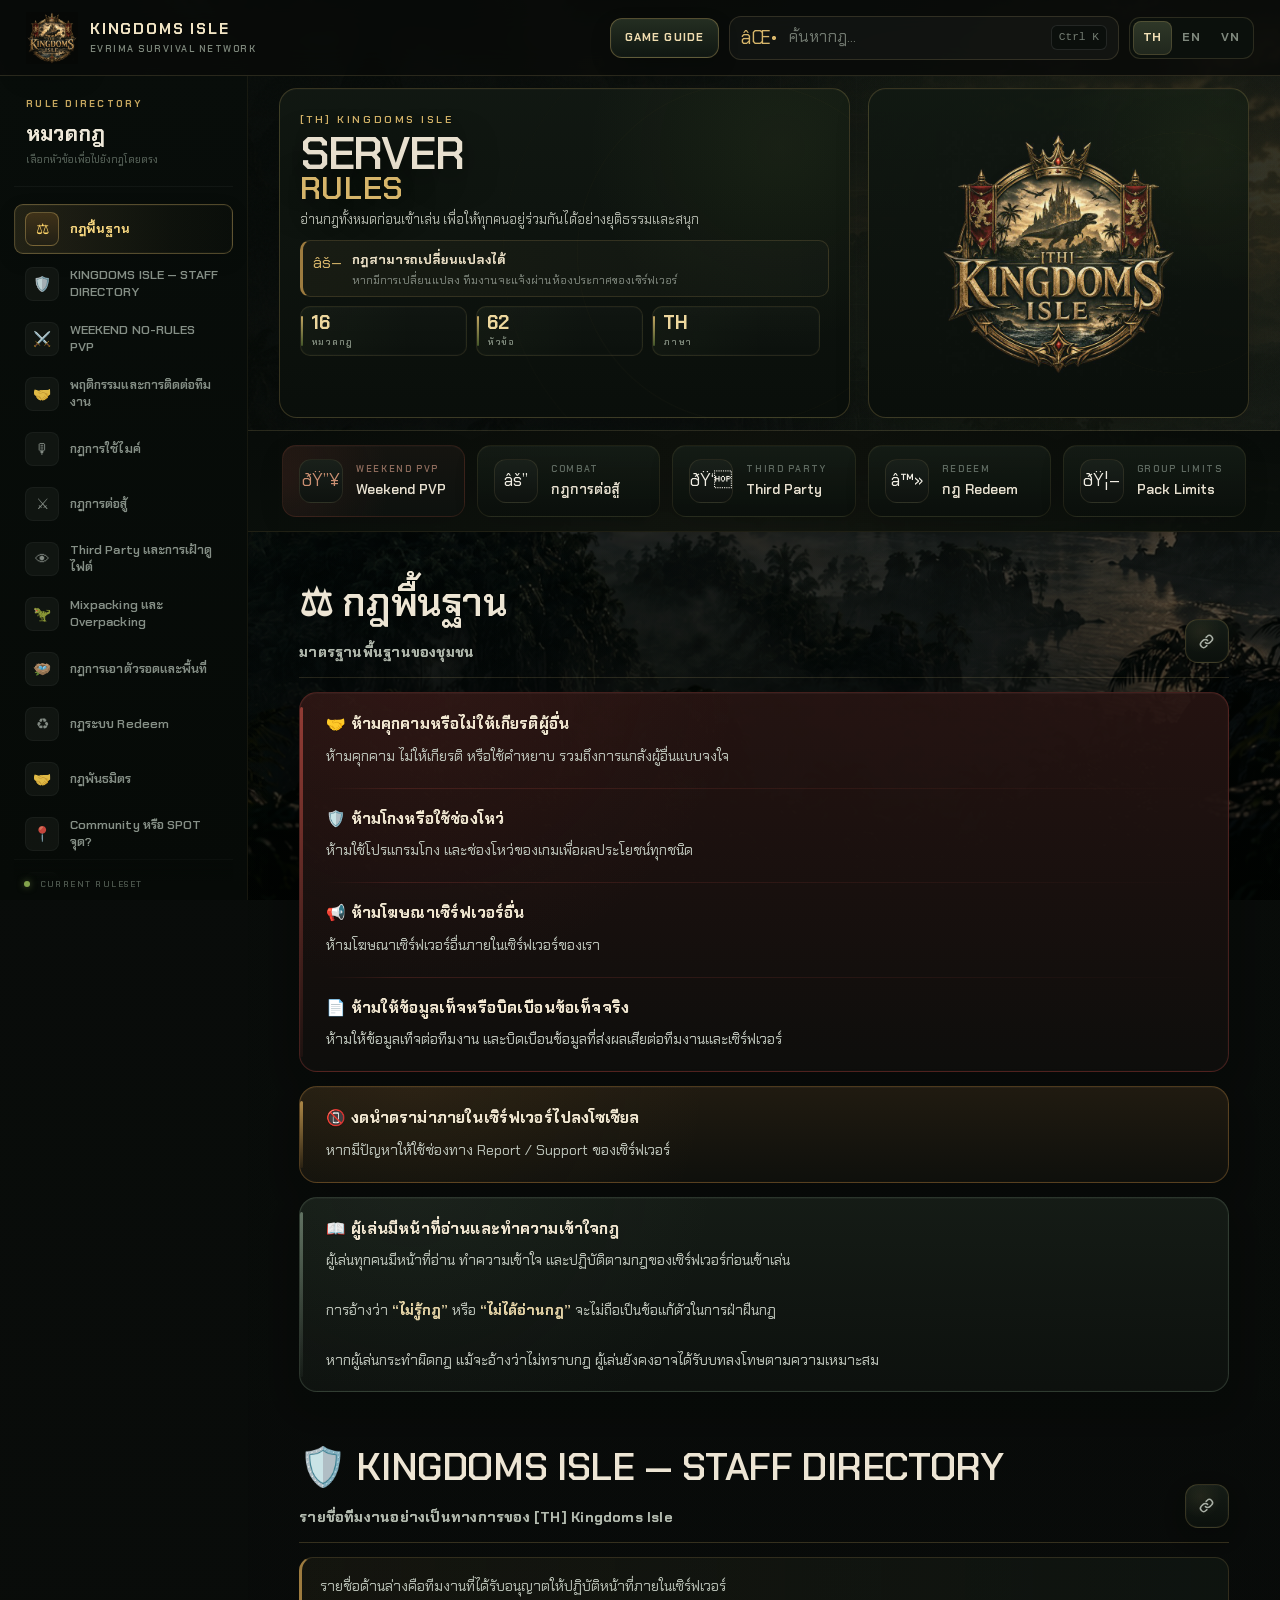
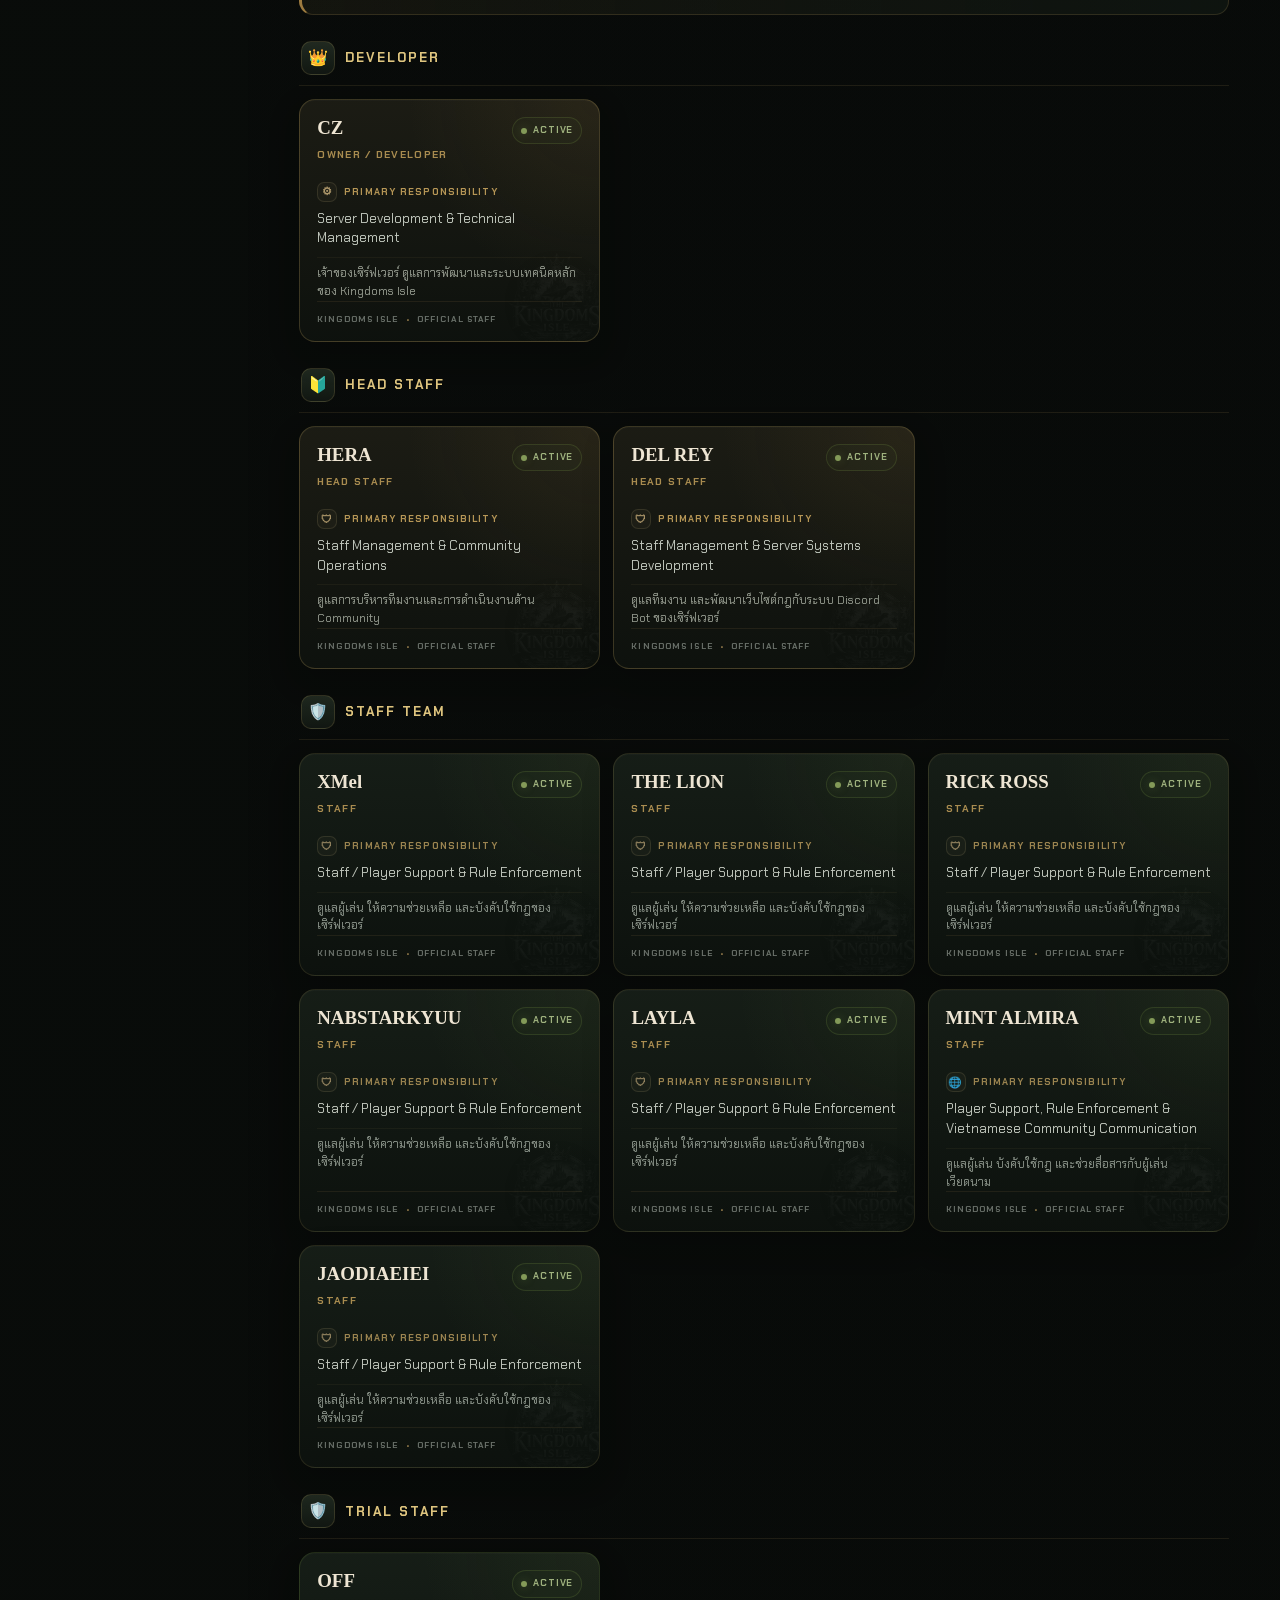
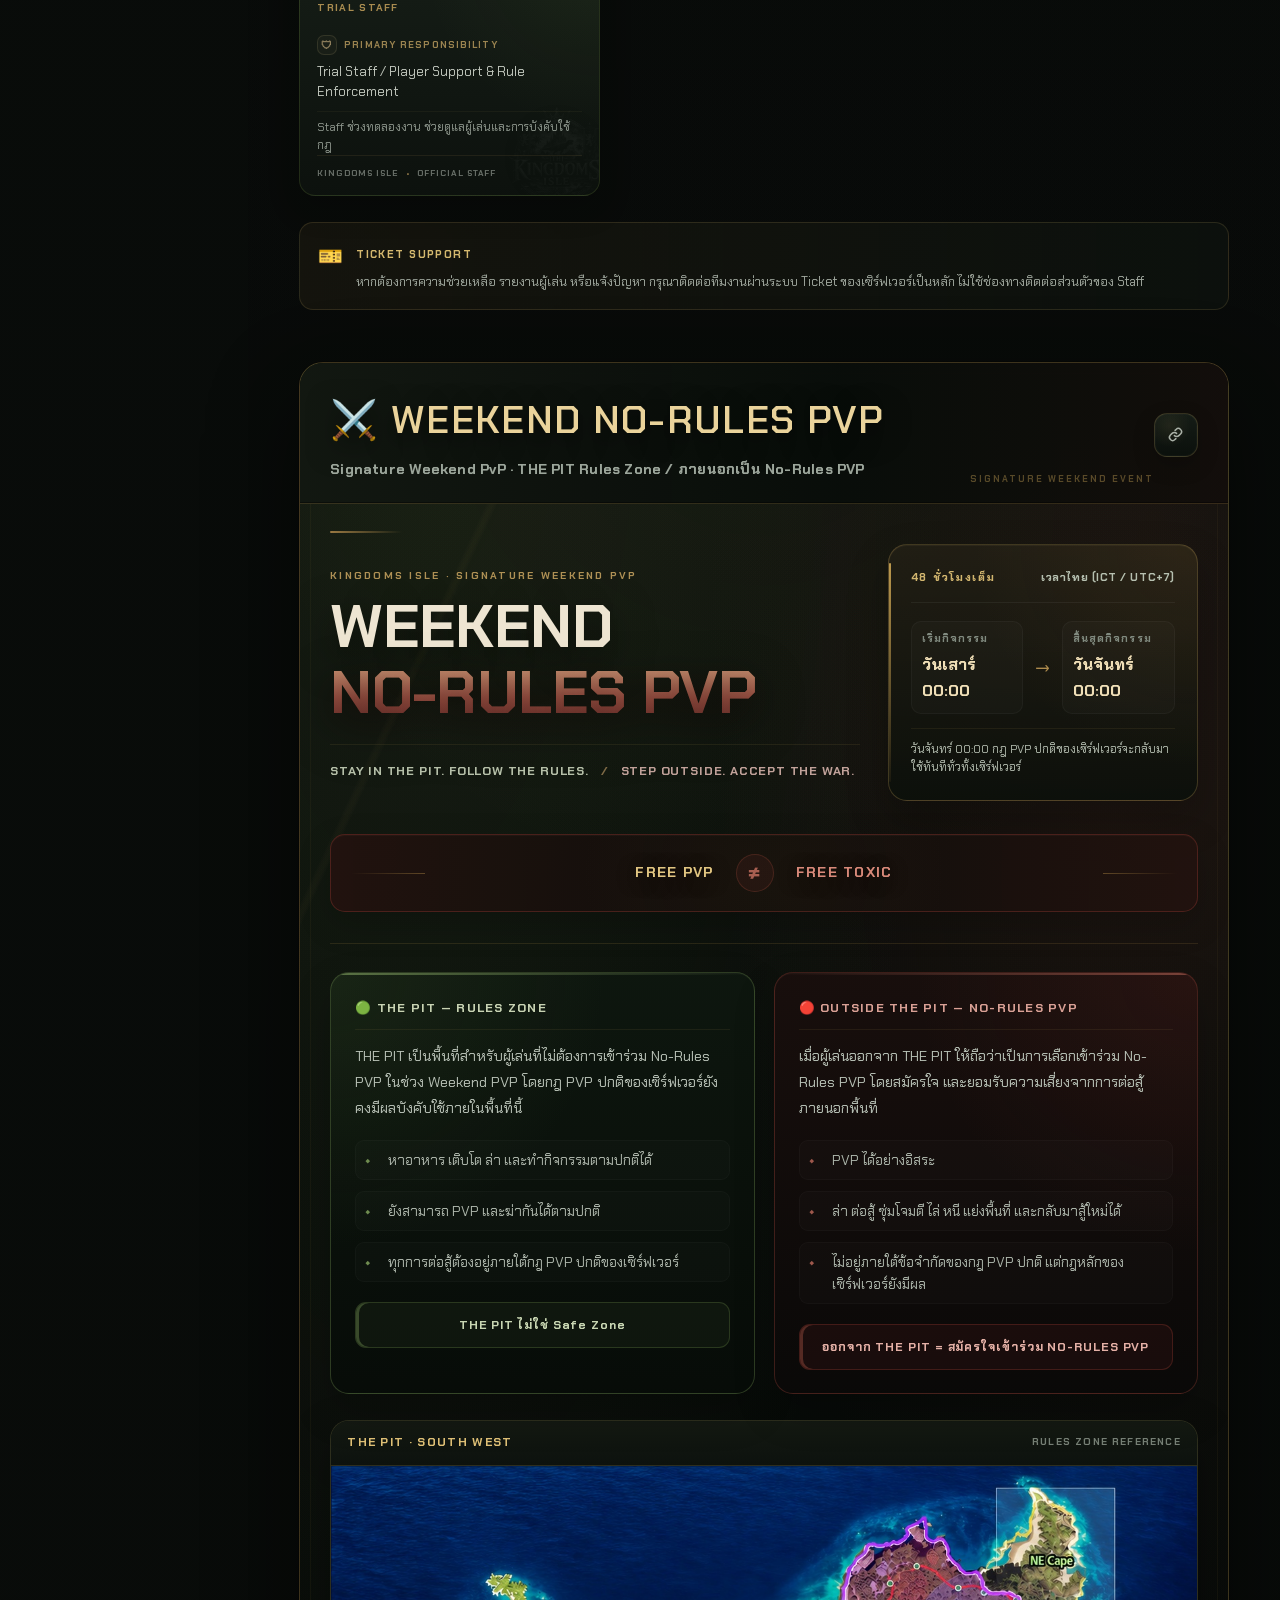
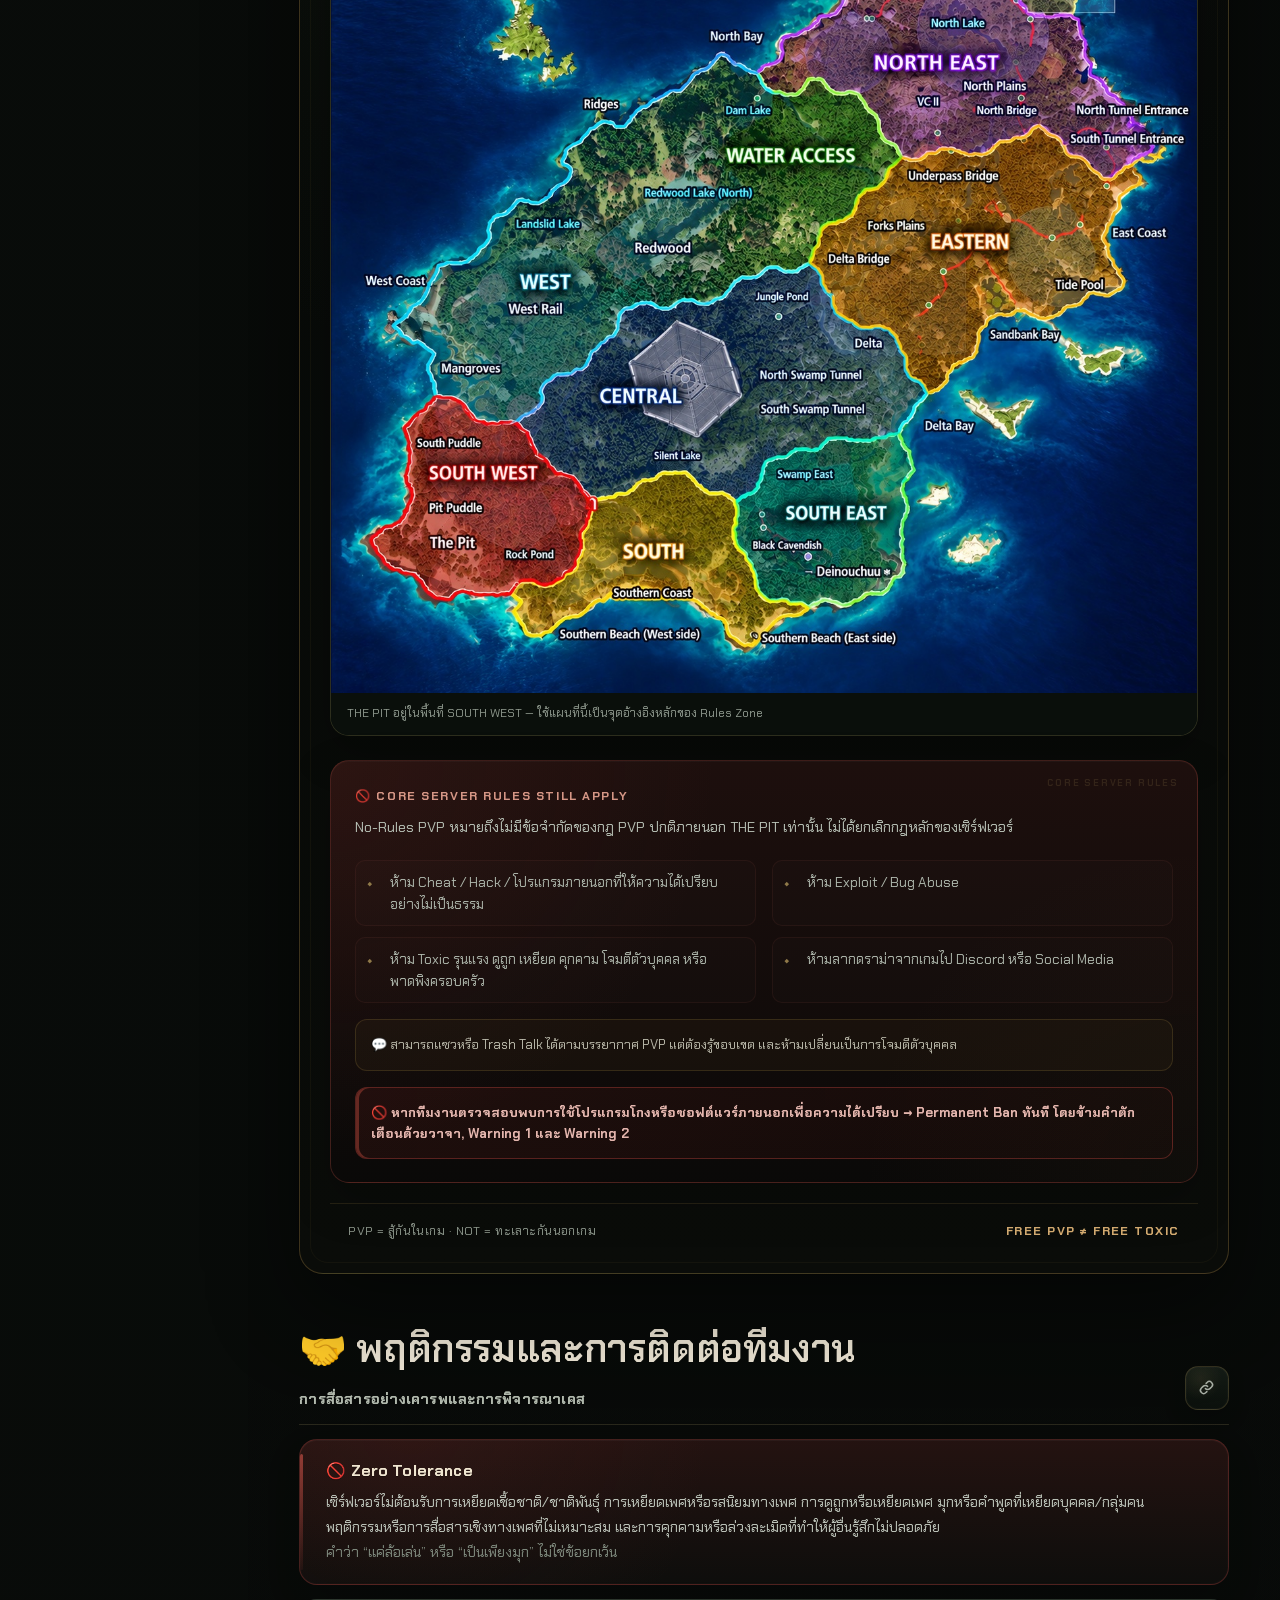
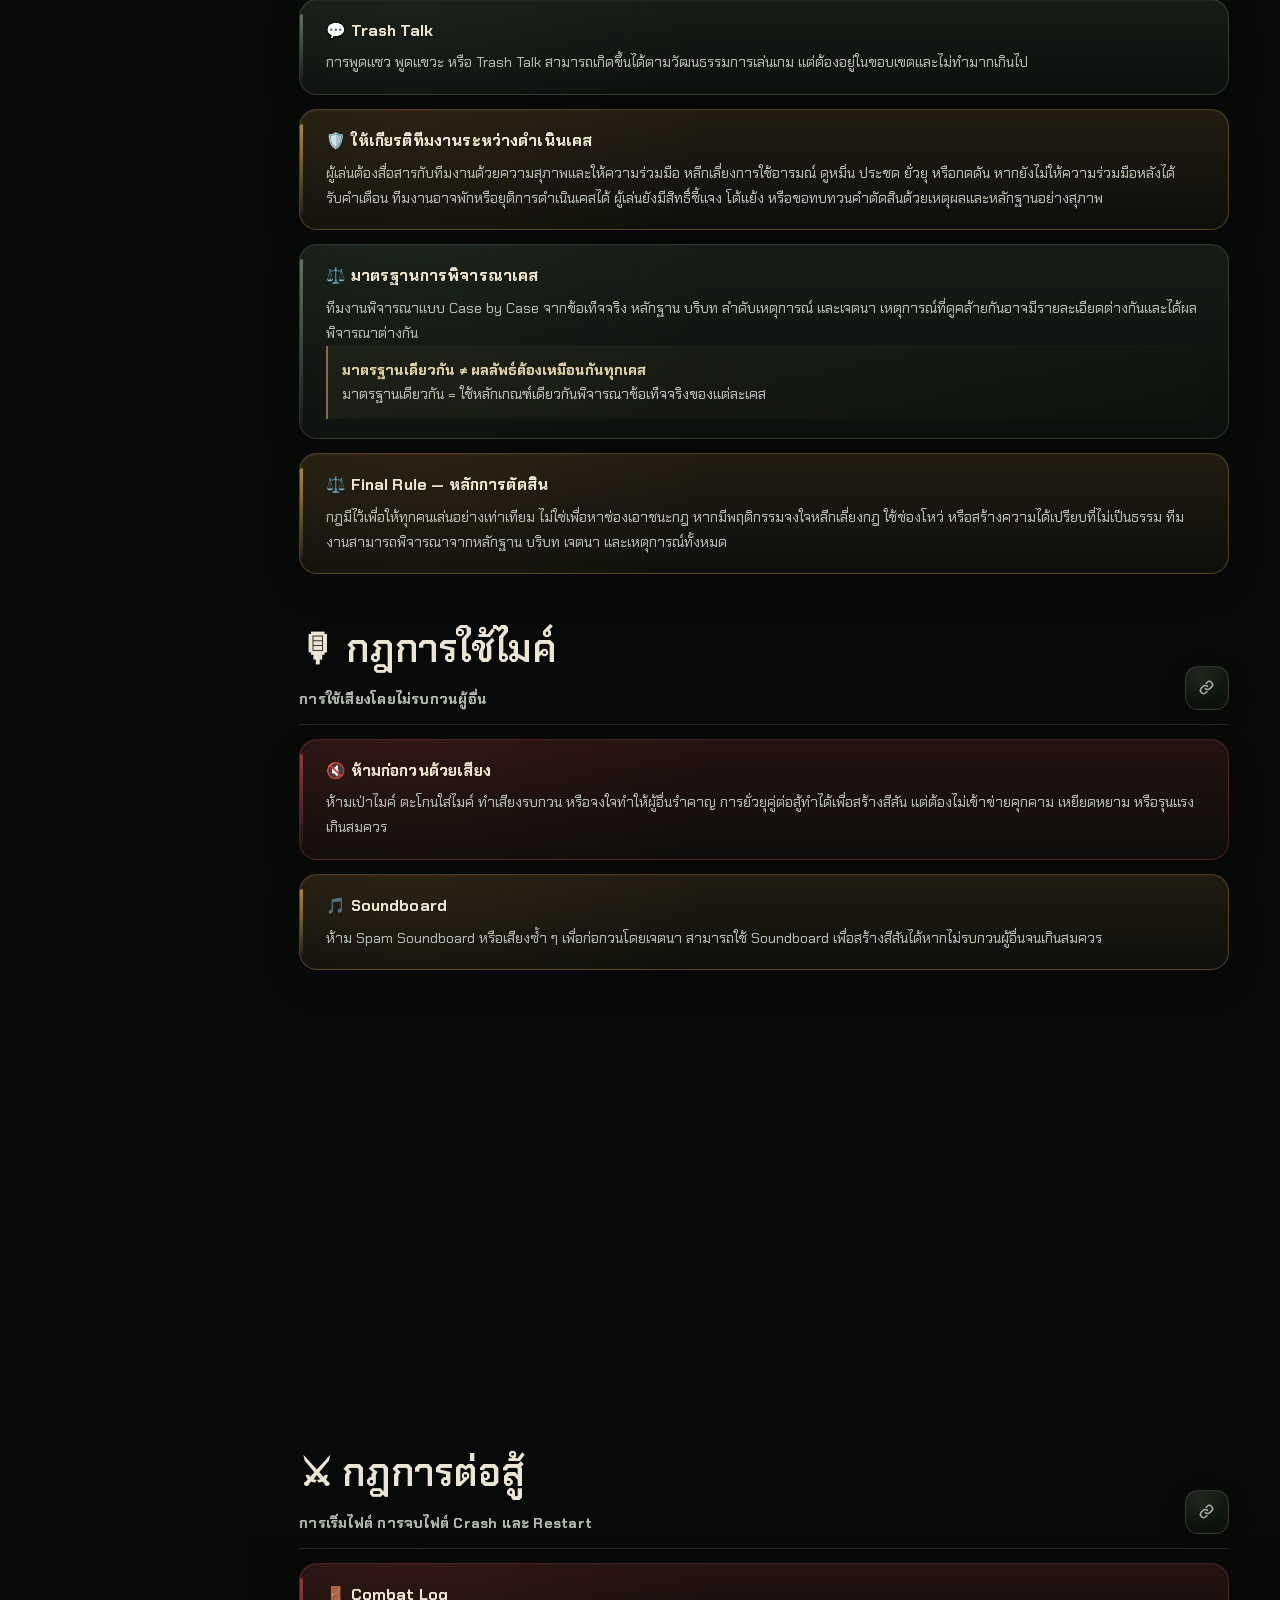
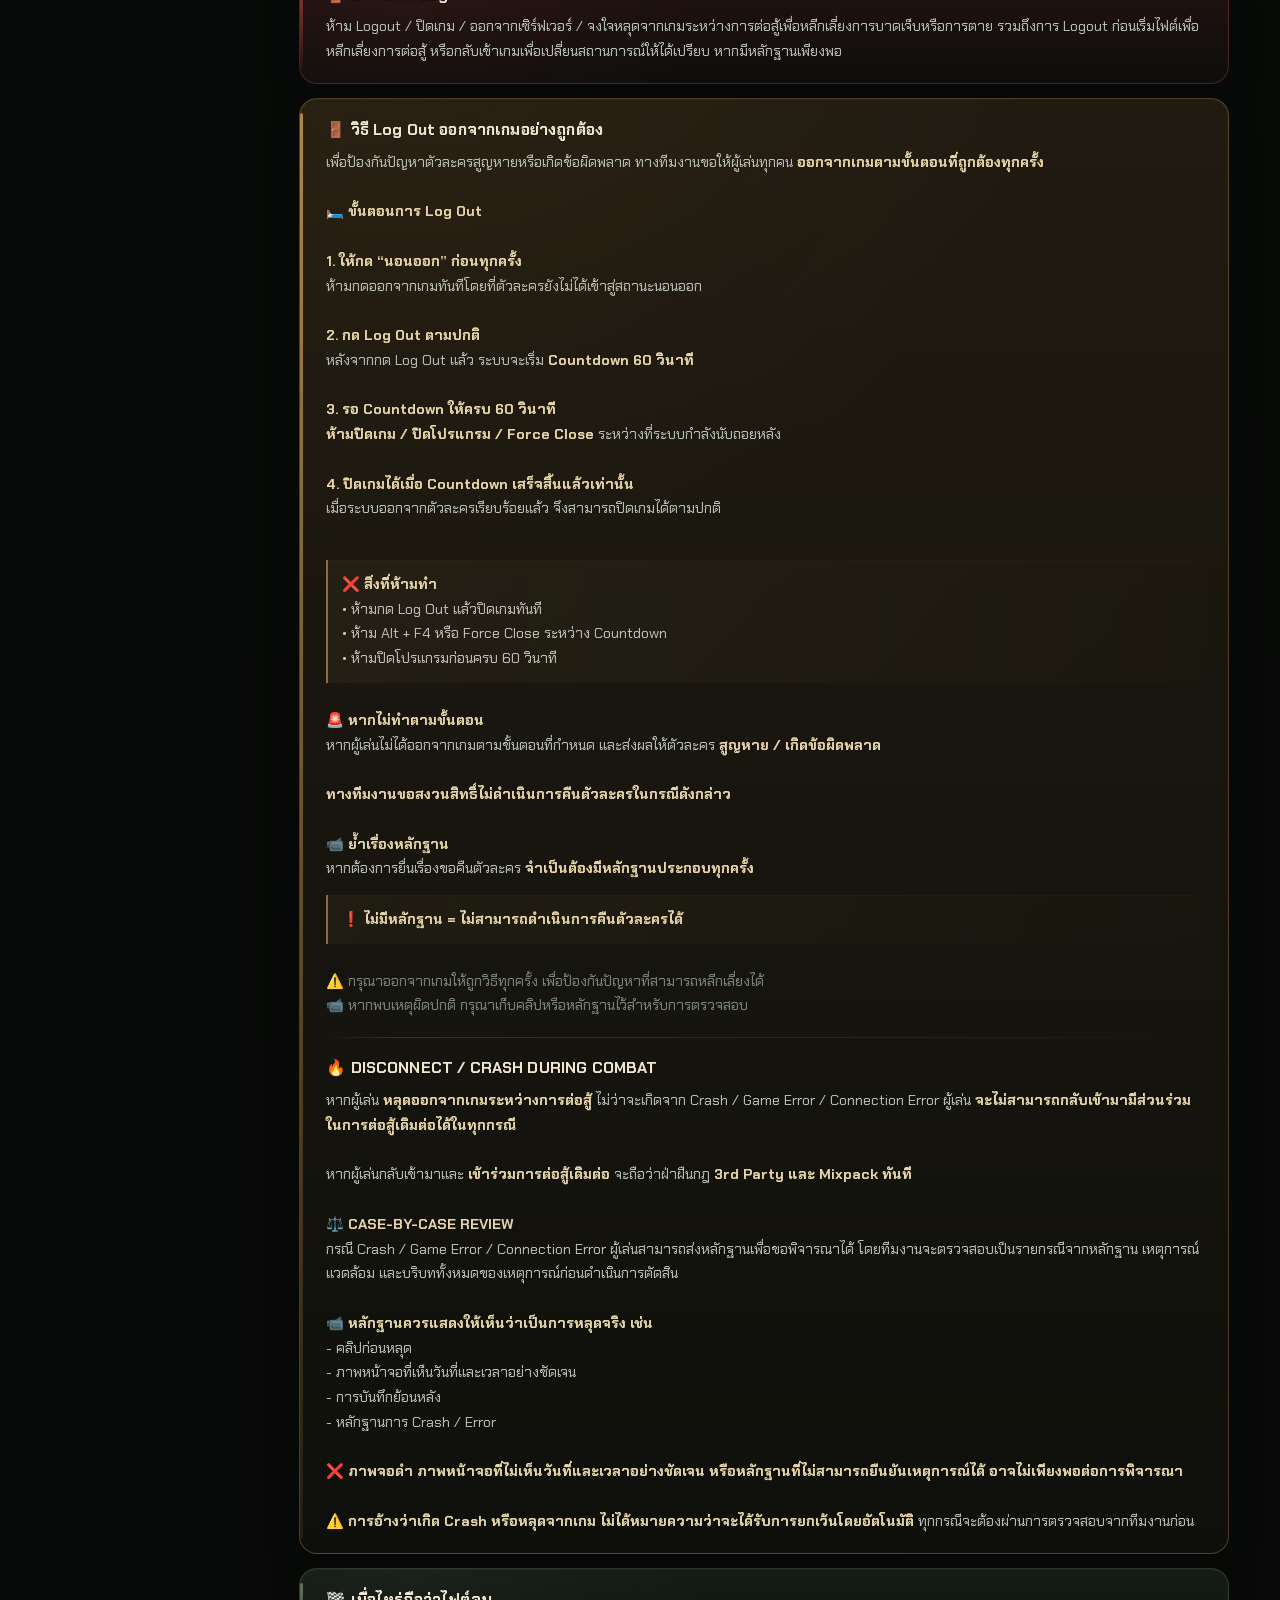
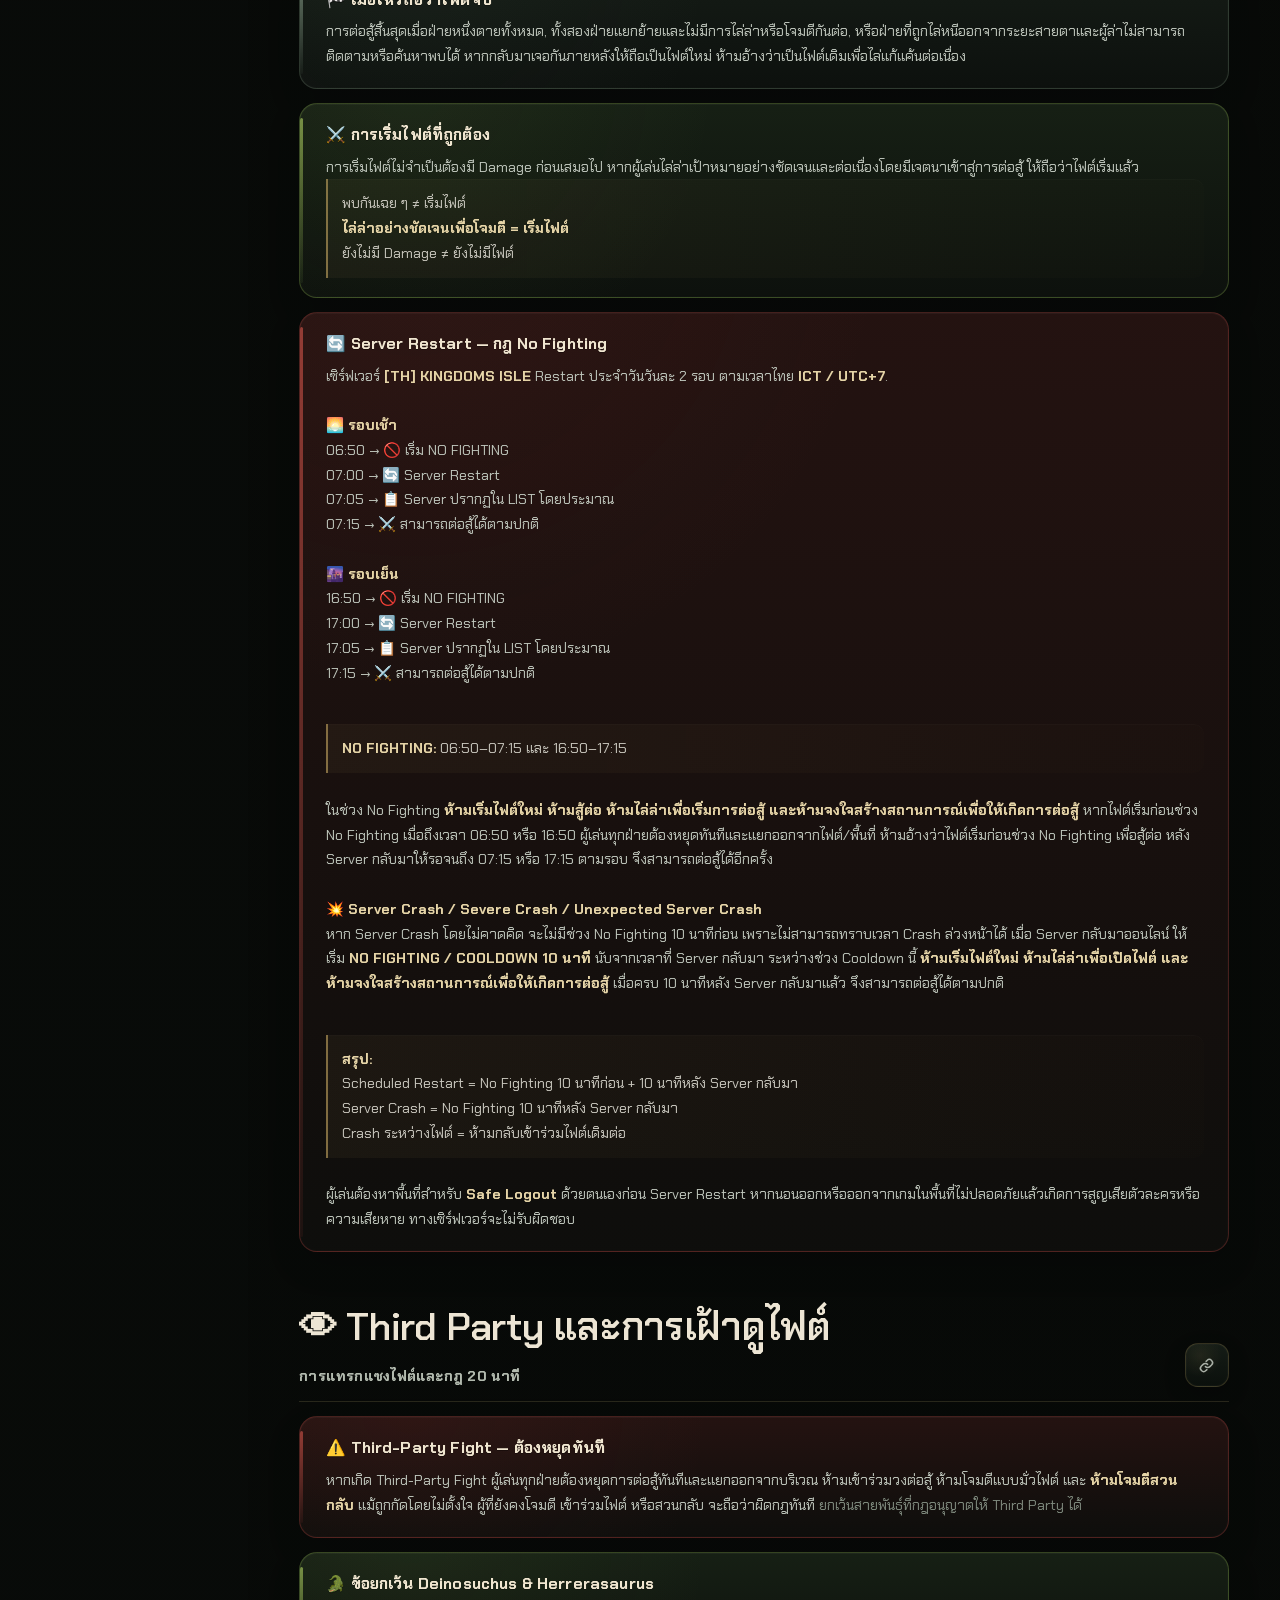
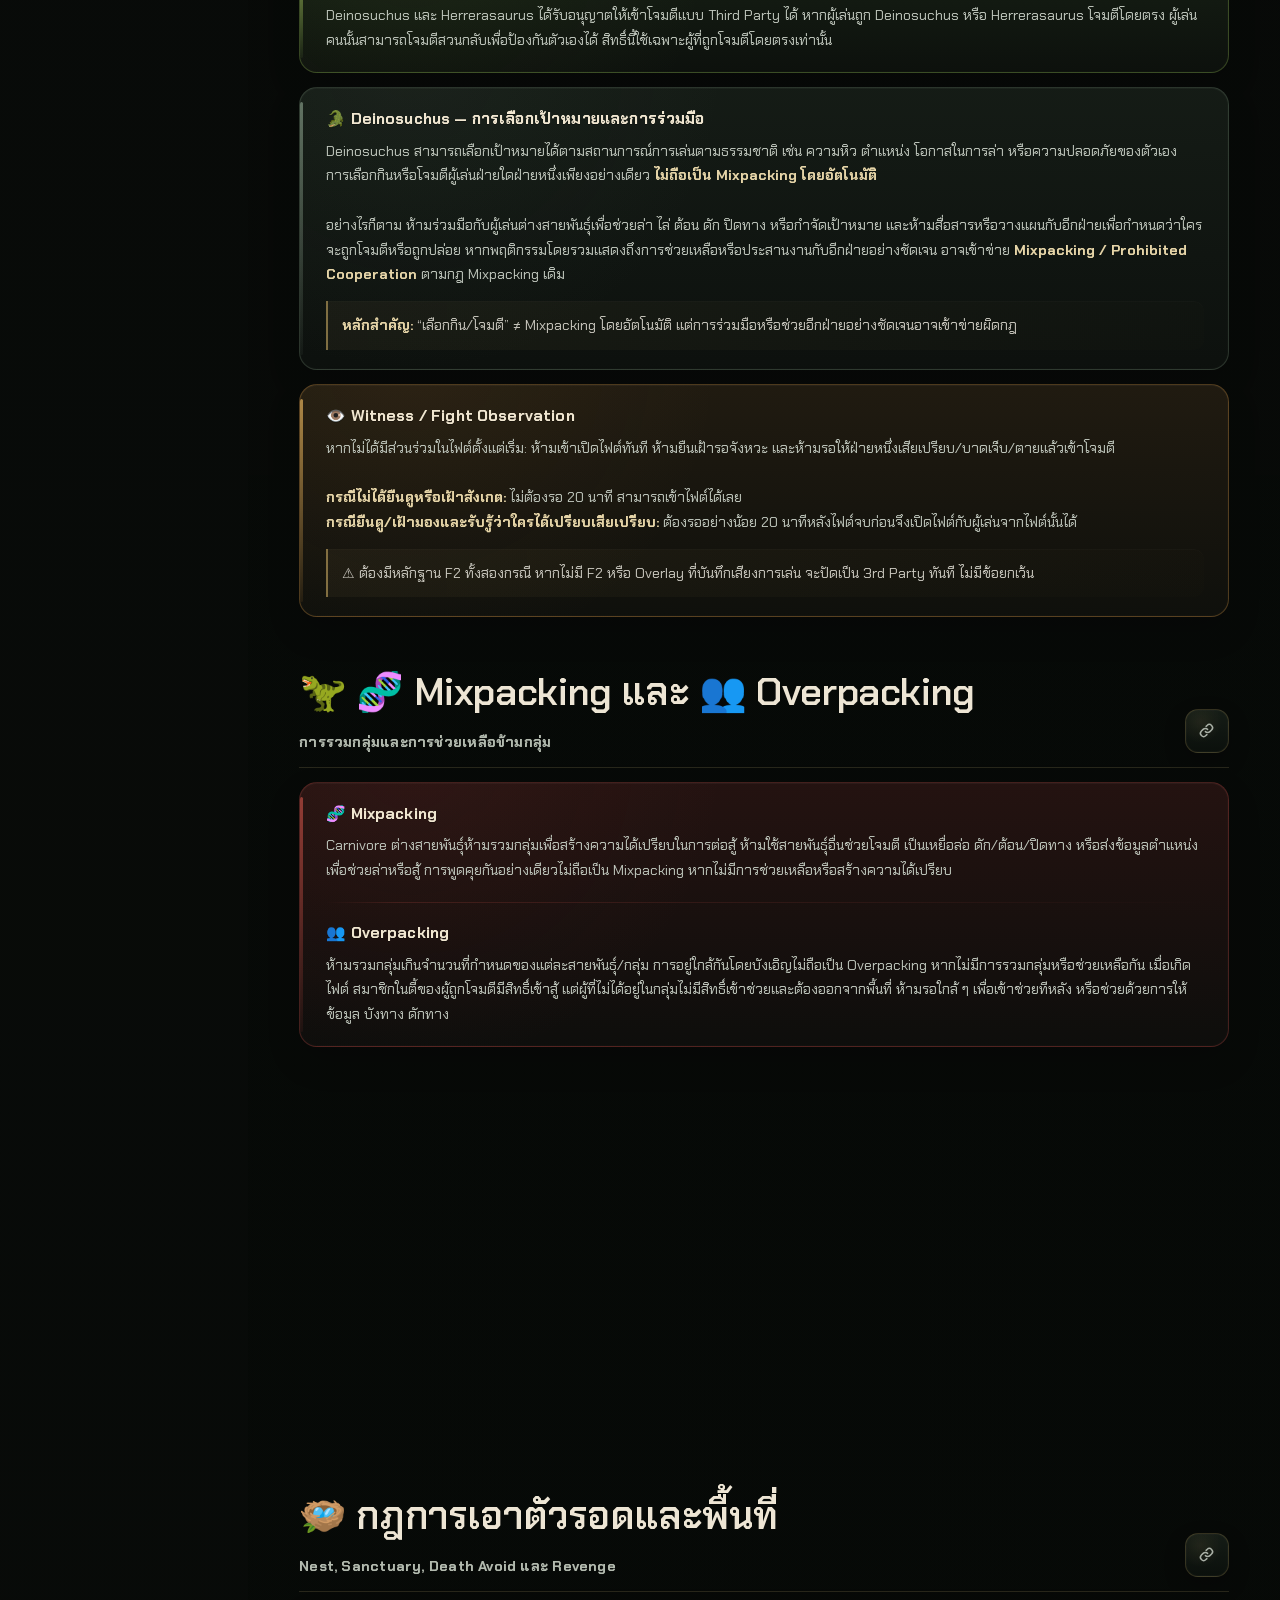
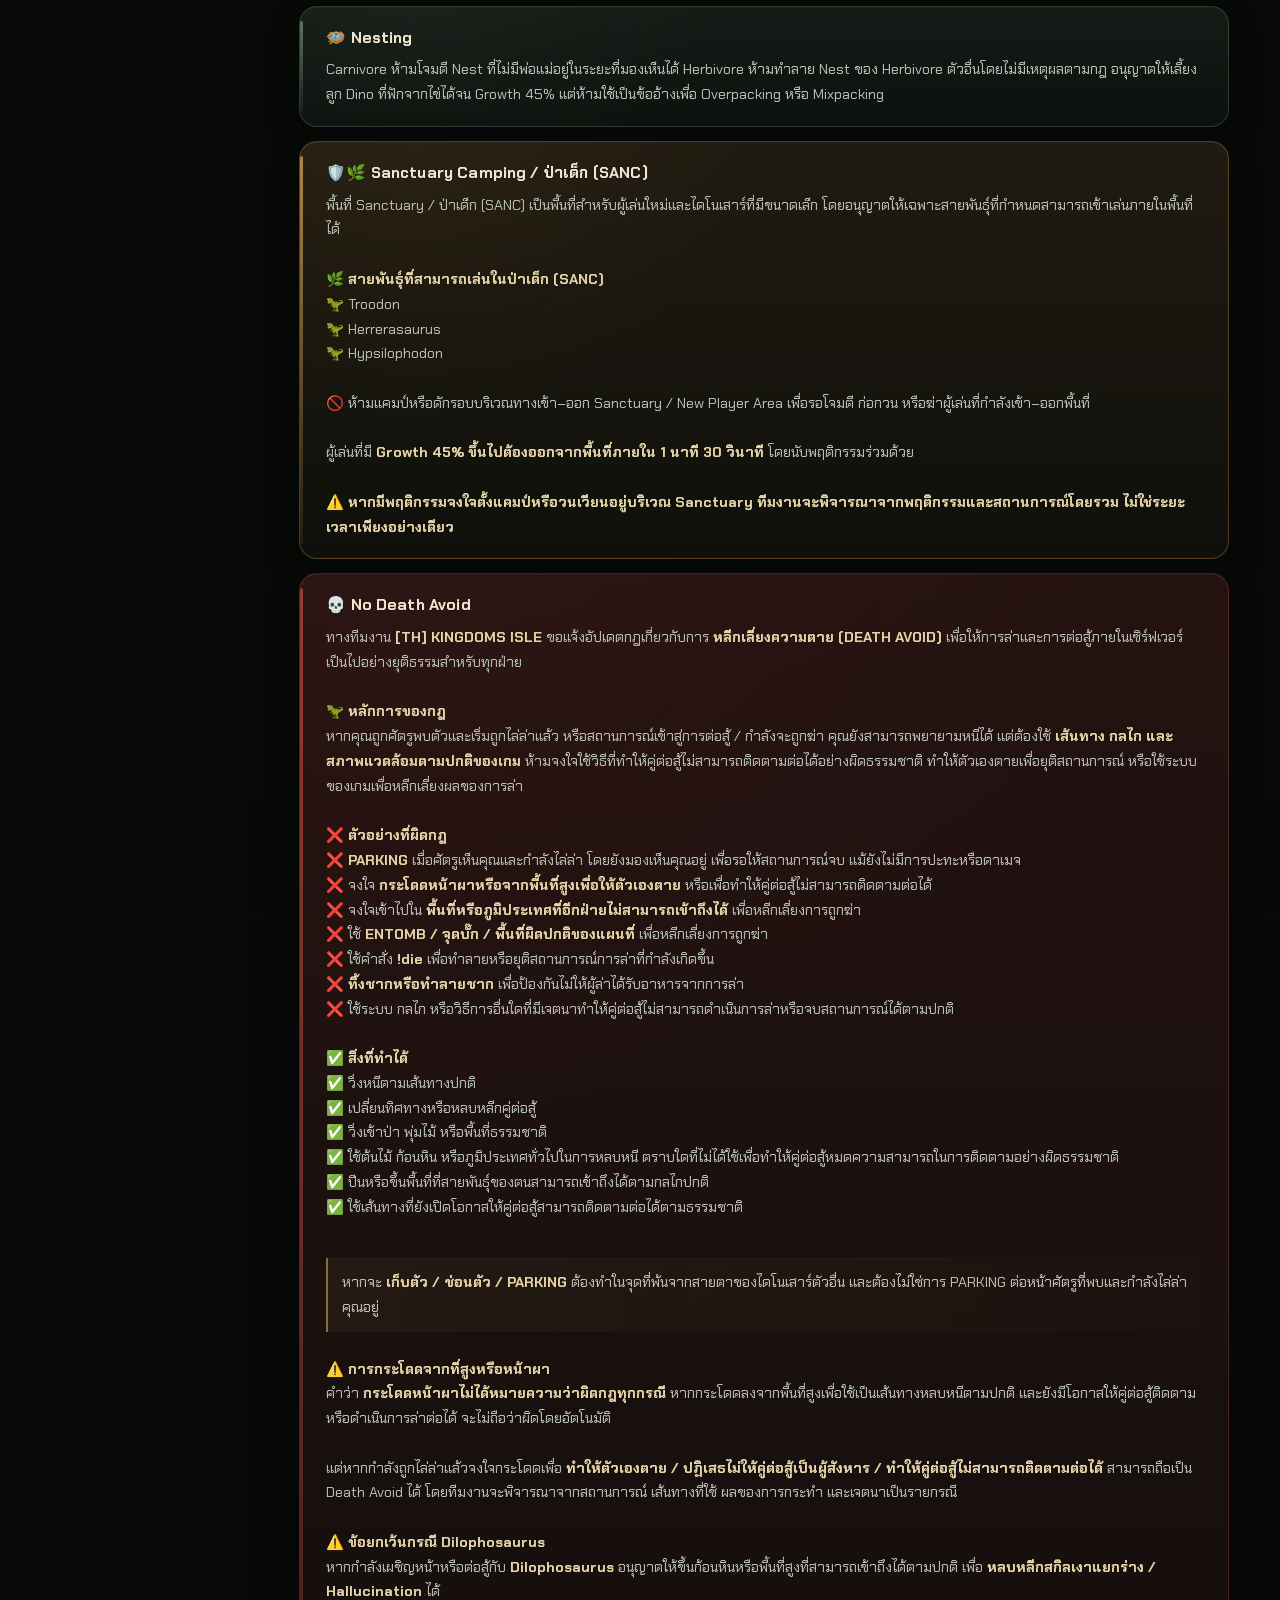
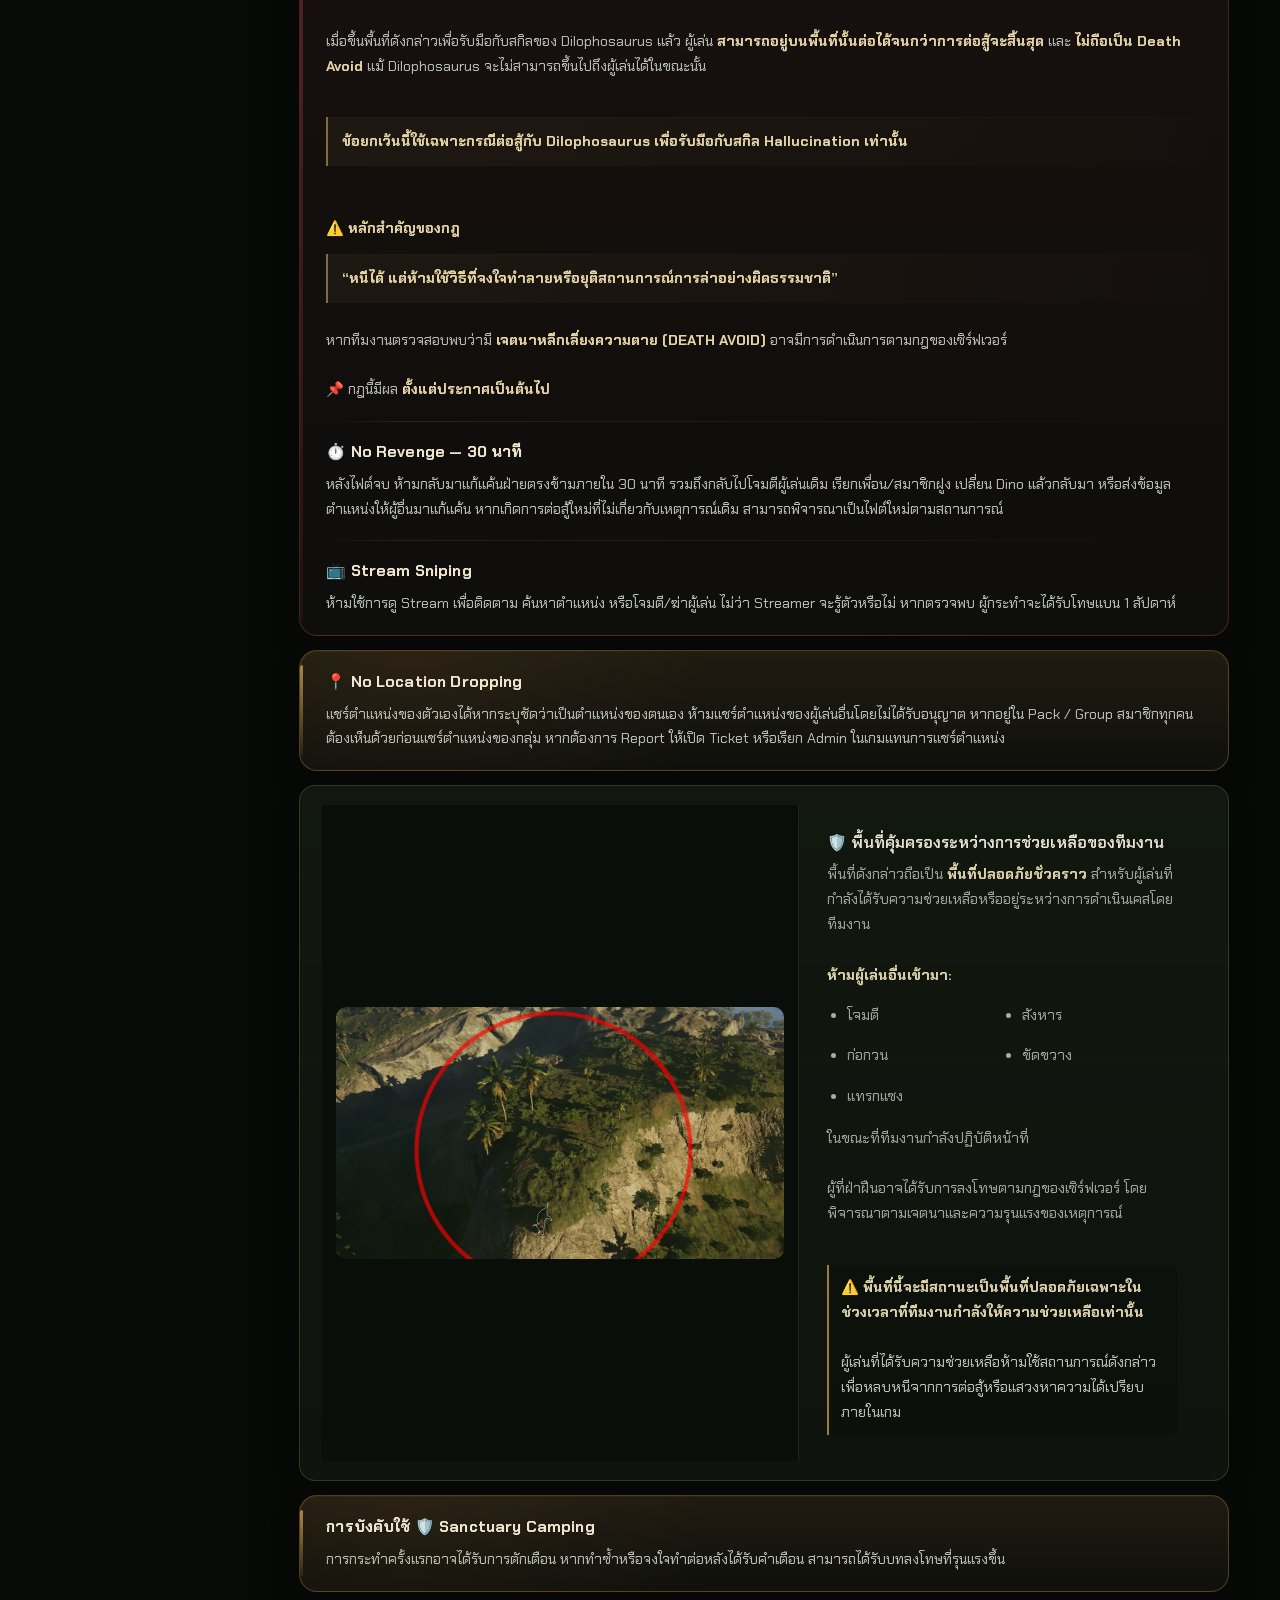
==== commit 535113e7: "Load repaired Server Rules stylesheet v49" ====
--- a/index.html
+++ b/index.html
@@ -9,7 +9,7 @@
   <link rel="preconnect" href="https://fonts.googleapis.com">
   <link rel="preconnect" href="https://fonts.gstatic.com" crossorigin>
   <link href="https://fonts.googleapis.com/css2?family=Chakra+Petch:wght@400;500;600;700&display=swap" rel="stylesheet">
-  <link rel="stylesheet" href="css/style-v48.css">
+  <link rel="stylesheet" href="css/style-v49.css">
   <link rel="stylesheet" href="css/guide-entry-v1.css">
 </head>
 <body>
--- a/css/style-v49.css
+++ b/css/style-v49.css
@@ -0,0 +1,2516 @@
+﻿:root{
+  --bg:#080b09;--bg-2:#0d120f;--panel:#111813;--panel-2:#161f18;--panel-3:#1b251d;
+  --ink:#f2eee2;--muted:#a9ad9f;--gold:#d6b56a;--gold-2:#9d7b3f;--bronze:#6e5635;
+  --green:#7e9f45;--green-2:#34482a;--red:#8e3b35;--line:rgba(215,190,128,.16);
+  --shadow:0 18px 60px rgba(0,0,0,.38);--radius:20px;--sidebar:270px
+}
+*{box-sizing:border-box}
+html{scroll-behavior:smooth}
+body{margin:0;background:
+  radial-gradient(circle at 75% 0%,rgba(67,90,47,.14),transparent 32rem),
+  linear-gradient(180deg,#090c0a 0%,#070907 100%);
+  color:var(--ink);font-family:Inter,Segoe UI,Tahoma,Arial,sans-serif;line-height:1.65;overflow-x:hidden}
+button,input{font:inherit}button{color:inherit}a{color:inherit}
+::selection{background:rgba(214,181,106,.28);color:#fff}
+.skip-link{position:fixed;left:16px;top:-80px;z-index:999;background:var(--gold);color:#111;padding:10px 14px;border-radius:10px;text-decoration:none;font-weight:800}
+.skip-link:focus{top:16px}
+.site-shell{min-height:100vh}
+.topbar{position:fixed;z-index:100;top:0;left:0;right:0;height:76px;display:flex;align-items:center;justify-content:space-between;padding:0 26px;background:rgba(7,10,8,.86);backdrop-filter:blur(16px);border-bottom:1px solid var(--line)}
+.brand{display:flex;align-items:center;gap:12px;text-decoration:none;min-width:230px}
+.brand-mark{width:52px;height:52px;display:grid;place-items:center}
+.brand img{width:52px;height:52px;object-fit:contain;filter:drop-shadow(0 6px 14px rgba(0,0,0,.45))}
+.brand-copy{display:grid;line-height:1.08}
+.brand-copy strong{font-family:Georgia,'Times New Roman',serif;letter-spacing:.12em;font-size:.95rem;color:#f1e4c4}
+.brand-copy small{margin-top:6px;color:#7f897d;letter-spacing:.16em;font-size:.58rem}
+.top-actions{display:flex;align-items:center;gap:10px}
+.search-wrap{display:flex;align-items:center;gap:10px;width:min(390px,34vw);height:44px;padding:0 11px;border:1px solid var(--line);border-radius:12px;background:rgba(255,255,255,.035);transition:.2s ease}
+.search-wrap:focus-within{border-color:rgba(214,181,106,.6);box-shadow:0 0 0 3px rgba(214,181,106,.08)}
+.search-wrap>span{color:var(--gold);font-size:1.2rem}
+.search-wrap input{min-width:0;flex:1;border:0;outline:0;background:transparent;color:var(--ink)}
+.search-wrap input::placeholder{color:#70786f}
+.search-wrap kbd{padding:2px 7px;border:1px solid rgba(255,255,255,.1);border-radius:6px;color:#737c72;background:#0b0f0c;font-size:.7rem}
+.lang-switch{display:flex;border:1px solid var(--line);background:#0b100c;border-radius:11px;padding:3px}
+.lang-btn{border:0;background:transparent;color:#7f887d;min-width:39px;height:34px;border-radius:8px;cursor:pointer;font-size:.76rem;font-weight:800;letter-spacing:.08em}
+.lang-btn:hover{color:#fff}.lang-btn.active{background:linear-gradient(180deg,#2f3828,#20271d);color:#f1dfb6;box-shadow:inset 0 0 0 1px rgba(214,181,106,.2)}
+.icon-btn{border:1px solid var(--line);background:#111713;border-radius:10px;cursor:pointer}.menu-btn{display:none;width:42px;height:42px}
+.sidebar{position:fixed;z-index:70;top:76px;bottom:0;left:0;width:var(--sidebar);padding:24px 14px 16px;background:linear-gradient(180deg,rgba(12,18,14,.985),rgba(7,11,8,.99));border-right:1px solid rgba(214,181,106,.09);overflow:auto;scrollbar-width:thin;scrollbar-color:transparent transparent}
+.sidebar:hover{scrollbar-color:#3f4c38 transparent}
+.sidebar::-webkit-scrollbar{width:4px}
+.sidebar::-webkit-scrollbar-track{background:transparent}
+.sidebar::-webkit-scrollbar-thumb{background:transparent;border-radius:999px}
+.sidebar:hover::-webkit-scrollbar-thumb{background:#3f4c38}
+.sidebar-intro{padding:2px 12px 20px;margin-bottom:8px;border-bottom:1px solid rgba(255,255,255,.045);display:grid}
+.eyebrow{font-size:.66rem;letter-spacing:.24em;font-weight:900;color:var(--gold)}
+.sidebar-intro strong{margin-top:9px;font-family:Georgia,'Times New Roman',serif;font-size:1.5rem;letter-spacing:.01em;color:#eee8d9}
+.sidebar-intro small{margin-top:3px;color:#626c63;font-size:.73rem}
+.category-nav{display:grid;gap:3px;padding:8px 0 12px}
+.nav-link{position:relative;display:grid;grid-template-columns:38px minmax(0,1fr);align-items:center;gap:11px;width:100%;min-height:58px;border:1px solid transparent;border-radius:11px;background:transparent;padding:8px 10px;text-align:left;cursor:pointer;color:#929b91;transition:background .18s ease,border-color .18s ease,color .18s ease,transform .18s ease}
+.nav-link:before{content:"";position:absolute;left:-1px;top:13px;bottom:13px;width:2px;border-radius:3px;background:transparent;transition:.18s ease}
+.nav-link:hover{background:rgba(255,255,255,.025);color:#ddd8cc}
+.nav-link:hover .nav-icon{border-color:rgba(214,181,106,.18);background:#1b241d;filter:saturate(1.2) brightness(1.12)}
+.nav-link.active{background:linear-gradient(90deg,rgba(214,181,106,.075),rgba(126,159,69,.025) 72%,transparent);border-color:rgba(214,181,106,.12);color:#f0e7d3}
+.nav-link.active:before{background:var(--gold);box-shadow:0 0 10px rgba(214,181,106,.32)}
+.nav-link.active .nav-icon{background:linear-gradient(145deg,#2b3128,#171d18);border-color:rgba(214,181,106,.28);box-shadow:inset 0 0 14px rgba(214,181,106,.04),0 0 10px rgba(214,181,106,.08)}
+.nav-icon{width:38px;height:38px;border-radius:10px;display:grid;place-items:center;background:linear-gradient(180deg,#182019,#101612);border:1px solid rgba(214,181,106,.10);font-size:1.08rem;filter:saturate(1.15) brightness(1.08);box-shadow:inset 0 0 10px rgba(255,255,255,.02);transition:.18s ease}
+.nav-copy{min-width:0;display:grid;line-height:1.22}
+.nav-copy strong{font-size:.82rem;font-weight:750;color:inherit;display:-webkit-box;-webkit-line-clamp:2;-webkit-box-orient:vertical;overflow:hidden}
+.nav-copy small{display:flex;align-items:center;gap:5px;min-width:0;margin-top:5px;font-size:.68rem;color:#7f897f;letter-spacing:.02em;line-height:1.35;white-space:nowrap;overflow:hidden;text-overflow:ellipsis}
+.nav-copy small b{font-weight:900;color:#9aa597;letter-spacing:.05em}
+.nav-copy small span{color:#3f4841}
+.sidebar-footer{position:sticky;bottom:-16px;margin-top:10px;padding:18px 11px 10px;background:linear-gradient(180deg,transparent,#080c09 32%);font-size:.6rem;letter-spacing:.16em;color:#566158}
+.status-dot{display:inline-block;width:7px;height:7px;border-radius:50%;background:#7f9d4b;box-shadow:0 0 10px rgba(127,157,75,.7);margin-right:8px}
+.content{margin-left:var(--sidebar);padding-top:76px;min-width:0}
+.hero{position:relative;min-height:520px;padding:58px clamp(24px,5vw,72px) 46px;overflow:hidden;border-bottom:1px solid var(--line);background:
+  radial-gradient(circle at 76% 45%,rgba(108,130,61,.13),transparent 21rem),
+  linear-gradient(100deg,#0a0e0b 0%,#0b100d 48%,#121912 100%)}
+.hero:before{content:"";position:absolute;inset:0;background:
+  linear-gradient(rgba(255,255,255,.012) 1px,transparent 1px),
+  linear-gradient(90deg,rgba(255,255,255,.012) 1px,transparent 1px);background-size:38px 38px;mask-image:linear-gradient(to right,transparent,black 55%,transparent)}
+.hero-noise{position:absolute;inset:0;pointer-events:none;opacity:.11;background-image:url("data:image/svg+xml,%3Csvg viewBox='0 0 180 180' xmlns='http://www.w3.org/2000/svg'%3E%3Cfilter id='n'%3E%3CfeTurbulence type='fractalNoise' baseFrequency='.9' numOctaves='3' stitchTiles='stitch'/%3E%3C/filter%3E%3Crect width='100%25' height='100%25' filter='url(%23n)' opacity='.15'/%3E%3C/svg%3E")}
+.hero-grid{position:relative;z-index:2;display:grid;grid-template-columns:minmax(0,1.2fr) minmax(280px,.8fr);gap:34px;align-items:center;max-width:1400px;margin:0 auto}
+.hero h1{margin:10px 0 14px;font-family:Georgia,'Times New Roman',serif;font-size:clamp(3.5rem,7vw,7.4rem);line-height:.8;letter-spacing:-.05em;color:#e8e0cf;text-shadow:0 8px 32px rgba(0,0,0,.55)}
+.hero h1 span{display:block;color:var(--gold);font-size:.72em;letter-spacing:.05em}
+.hero-lead{max-width:720px;margin:24px 0 0;color:#aeb3a8;font-size:1.06rem}
+.hero-notice{display:flex;gap:14px;align-items:flex-start;max-width:680px;margin-top:26px;padding:16px 18px;border:1px solid rgba(214,181,106,.16);border-left:3px solid var(--gold-2);border-radius:12px;background:linear-gradient(90deg,rgba(214,181,106,.055),rgba(255,255,255,.015))}
+.notice-mark{color:var(--gold);font-size:1.35rem}.hero-notice strong{display:block;font-size:.88rem;color:#e7dcc3}.hero-notice p{margin:4px 0 0;color:#828a80;font-size:.82rem}
+.hero-stats{display:grid;grid-template-columns:repeat(3,minmax(0,1fr));gap:16px;margin-top:30px;max-width:560px}.hero-stats>div{position:relative;display:flex;flex-direction:column;align-items:flex-start;justify-content:center;min-height:88px;padding:16px 18px 15px;border:1px solid rgba(214,181,106,.12);border-radius:14px;background:linear-gradient(180deg,rgba(255,255,255,.02),rgba(255,255,255,.008)),linear-gradient(90deg,rgba(67,90,47,.08),transparent 65%);box-shadow:inset 0 0 0 1px rgba(255,255,255,.015);overflow:hidden}.hero-stats>div:before{content:"";position:absolute;left:0;top:14px;bottom:14px;width:3px;border-radius:999px;background:linear-gradient(180deg,rgba(214,181,106,.9),rgba(126,159,69,.45))}
+.hero-stats strong{display:block;margin:0;font-family:Georgia,'Times New Roman',serif;font-size:1.95rem;line-height:1;color:#edd79d;font-variant-numeric:tabular-nums;letter-spacing:0;white-space:nowrap}.hero-stats span{display:block;margin-top:8px;font-size:.68rem;font-weight:700;line-height:1.2;letter-spacing:.08em;color:#7c8779;text-transform:uppercase;white-space:nowrap}
+.hero-emblem{position:relative;min-height:400px;display:grid;place-items:center}.hero-emblem img{position:relative;z-index:2;width:min(440px,95%);aspect-ratio:1;object-fit:contain;filter:drop-shadow(0 30px 55px rgba(0,0,0,.6));opacity:.95}
+.emblem-halo{position:absolute;width:70%;aspect-ratio:1;border-radius:50%;background:radial-gradient(circle,rgba(214,181,106,.16),rgba(71,95,49,.08) 38%,transparent 70%);filter:blur(8px)}
+.quick-strip{display:grid;grid-template-columns:repeat(4,1fr);gap:1px;background:var(--line);border-bottom:1px solid var(--line)}
+.quick-card{display:flex;align-items:center;gap:13px;padding:18px 22px;border:0;background:#0d120f;cursor:pointer;text-align:left;transition:.2s}.quick-card:hover{background:#141b15}
+.quick-card>span{font-size:1.45rem;filter:saturate(.7)}.quick-card div{display:grid}.quick-card small{color:#667066;font-size:.61rem;letter-spacing:.14em}.quick-card strong{font-size:.84rem;color:#d7d3c8}
+.toolbar-mobile{display:none}
+.rules-root{max-width:1180px;margin:0 auto;padding:40px clamp(20px,4vw,54px) 70px}
+.rule-section{scroll-margin-top:96px;margin-bottom:44px}
+.section-heading{display:flex;justify-content:space-between;gap:20px;align-items:flex-end;margin-bottom:14px;padding-bottom:14px;border-bottom:1px solid var(--line)}
+.section-heading-main{display:flex;gap:14px;align-items:center}.section-number{font-family:Georgia,'Times New Roman',serif;color:#5e675d;font-size:.85rem}
+.section-heading h2{margin:0;font-family:Georgia,'Times New Roman',serif;font-size:clamp(1.75rem,3vw,2.55rem);font-weight:600;color:#ede5d4}
+.section-heading p{margin:7px 0 0;color:#b2baae;font-size:.9rem;font-weight:900;letter-spacing:.015em;line-height:1.45;text-shadow:0 0 1px rgba(255,255,255,.12)}
+.anchor-btn{flex:0 0 auto;width:44px;height:44px;display:grid;place-items:center;border:1px solid rgba(214,181,106,.20);background:radial-gradient(circle at 35% 28%,rgba(214,181,106,.08),transparent 52%),linear-gradient(180deg,#151c16,#0b100c);color:#a9b0a6;border-radius:13px;padding:0;cursor:pointer;box-shadow:inset 0 0 0 1px rgba(255,255,255,.018),0 8px 22px rgba(0,0,0,.18);transition:transform .18s ease,border-color .18s ease,color .18s ease,box-shadow .18s ease}.anchor-btn svg{width:19px;height:19px;fill:none;stroke:currentColor;stroke-width:1.9;stroke-linecap:round;stroke-linejoin:round}.anchor-btn:hover{transform:translateY(-1px);color:#e5c978;border-color:rgba(214,181,106,.46);box-shadow:inset 0 0 0 1px rgba(214,181,106,.05),0 10px 25px rgba(0,0,0,.24),0 0 16px rgba(214,181,106,.07)}.anchor-btn:active{transform:scale(.96)}.anchor-btn:focus-visible{outline:2px solid rgba(214,181,106,.65);outline-offset:3px}
+.rule-grid{display:grid;gap:12px}
+.rule-card{position:relative;border:1px solid var(--line);border-radius:16px;background:linear-gradient(180deg,rgba(24,32,25,.93),rgba(14,20,16,.96));padding:20px 22px;box-shadow:0 8px 30px rgba(0,0,0,.13)}
+.rule-card:before{content:"";position:absolute;left:0;top:16px;bottom:16px;width:2px;background:linear-gradient(180deg,transparent,var(--bronze),transparent);opacity:.55}
+.rule-card-head{display:flex;gap:12px;align-items:flex-start}.rule-index{flex:0 0 auto;min-width:42px;padding-top:1px;color:#6c746b;font-size:.72rem;font-weight:900;letter-spacing:.08em}
+.rule-card h3{margin:0;color:#e8e2d5;font-size:1rem;font-weight:800}.rule-card .rule-body{margin:8px 0 0;color:#a6ada3;font-size:.92rem}
+.rule-body p{margin:.45em 0}.rule-body ul{margin:.7em 0 .1em;padding-left:1.25rem}.rule-body li{margin:.38em 0}.rule-body strong{color:#ddd0ac}.rule-body .muted{color:#778078}
+.rule-body .quote{margin-top:10px;padding:10px 12px;background:rgba(0,0,0,.18);border-left:2px solid var(--gold-2);border-radius:0 8px 8px 0;color:#c8c6bd}
+.rule-card.warning{border-color:rgba(180,126,58,.28);background:linear-gradient(180deg,rgba(47,36,20,.34),rgba(18,20,15,.95))}
+.rule-card.danger{border-color:rgba(142,59,53,.34);background:linear-gradient(180deg,rgba(73,27,24,.25),rgba(18,18,15,.96))}
+.rule-card.success{border-color:rgba(126,159,69,.28);background:linear-gradient(180deg,rgba(52,72,42,.24),rgba(16,20,15,.96))}
+.rule-card.info{border-color:rgba(92,112,94,.32)}
+.rule-card.feature{padding:0;overflow:hidden}
+.feature-media{display:grid;grid-template-columns:minmax(0,1.18fr) minmax(340px,.82fr);min-height:390px}.feature-media img{width:100%;height:100%;object-fit:cover;object-position:center top;border-right:1px solid var(--line);background:#0b110d}.herd-reference-image{display:block}
+.feature-copy{padding:30px 32px 28px}.feature-copy .eyebrow{display:block;margin-bottom:9px;color:#d8b861;font-size:.68rem;letter-spacing:.2em;font-weight:900}.feature-copy h3{margin:0 0 10px;font-family:Georgia,'Times New Roman',serif;font-size:clamp(2rem,2.5vw,2.5rem);line-height:1.05;letter-spacing:.025em;color:#f0e3c5}
+.pack-table{width:100%;border-collapse:collapse;margin-top:14px}.pack-table th,.pack-table td{padding:10px 12px;border-bottom:1px solid rgba(255,255,255,.055);text-align:left}
+.pack-table th{font-size:.66rem;letter-spacing:.11em;color:#757f74}.pack-table td:last-child{text-align:right;color:#e0c886;font-family:Georgia,'Times New Roman',serif;font-size:1.1rem}
+.token-grid{display:grid;grid-template-columns:repeat(2,minmax(0,1fr));gap:12px;margin-top:18px}.token-tier{padding:15px 16px 14px;border:1px solid rgba(214,181,106,.10);border-radius:13px;background:linear-gradient(180deg,rgba(8,13,10,.30),rgba(4,8,6,.22));box-shadow:inset 0 1px 0 rgba(255,255,255,.015)}
+.token-tier-title{display:flex;align-items:baseline;justify-content:space-between;gap:10px;color:#efe4ce;font-size:.94rem;line-height:1.35}.token-tier-title>span{font-weight:850}.token-tier-title em{font-style:normal;color:#c8ab64;font-size:.63rem;letter-spacing:.13em;font-weight:900;white-space:nowrap}.token-tier small{display:block;margin-top:10px;color:#aeb6aa;font-size:.78rem;line-height:1.72}.feature-copy>.rule-body{font-size:.94rem}.feature-copy>.rule-body p{margin:.55em 0}.feature-copy>.rule-body strong{color:#ead7a6}.feature-copy .quote{margin-top:12px;padding:12px 13px;line-height:1.65}
+.no-results{max-width:760px;margin:40px auto 90px;text-align:center;padding:50px 24px;border:1px dashed var(--line);border-radius:18px;color:#7a8278}.no-results>span{font-size:2.2rem;color:var(--gold)}
+.no-results h2{color:#d9d2c2;font-family:Georgia,'Times New Roman',serif}
+.site-footer{display:flex;align-items:center;justify-content:center;gap:15px;padding:34px 20px 48px;border-top:1px solid var(--line);color:#6b746a;text-align:left}.site-footer img{width:54px;height:54px;object-fit:contain;opacity:.72}
+.site-footer strong{font-family:Georgia,'Times New Roman',serif;letter-spacing:.12em;color:#b9ad91}.site-footer p{margin:3px 0 0;font-size:.72rem;letter-spacing:.08em}
+.toast{position:fixed;z-index:200;right:20px;bottom:20px;transform:translateY(20px);opacity:0;pointer-events:none;padding:11px 14px;background:#1a211b;border:1px solid var(--line);border-radius:10px;box-shadow:var(--shadow);color:#d9d2c2;font-size:.8rem;transition:.2s}
+.toast.show{transform:none;opacity:1}mark{background:rgba(214,181,106,.22);color:#fff2ca;border-radius:3px;padding:0 2px}
+@media(max-width:1080px){
+  :root{--sidebar:235px}.hero{padding-left:34px;padding-right:34px}.hero-grid{grid-template-columns:1fr .72fr}.hero-emblem{min-height:320px}.quick-card{padding:15px 14px}
+}
+@media(max-width:860px){
+  .topbar{padding:0 14px}.brand{min-width:0}.brand-copy{display:none}.desktop-search{display:none}.menu-btn{display:block}
+  .sidebar{transform:translateX(-102%);transition:transform .24s ease;width:min(320px,86vw);box-shadow:20px 0 60px rgba(0,0,0,.5)}.sidebar.open{transform:none}
+  .content{margin-left:0}.hero{padding:38px 22px}.hero-grid{grid-template-columns:1fr}.hero-emblem{position:absolute;right:-90px;top:20px;opacity:.16;width:360px;pointer-events:none}.hero-copy{position:relative;z-index:3}
+  .quick-strip{grid-template-columns:repeat(2,1fr)}.toolbar-mobile{display:block;padding:20px 20px 0}.mobile-search{width:100%}.rules-root{padding-top:28px}
+}
+@media(max-width:620px){
+  .topbar{height:68px}.content{padding-top:68px}.sidebar{top:68px}.brand img,.brand-mark{width:46px;height:46px}.lang-btn{min-width:35px}
+  .hero{min-height:470px}.hero h1{font-size:clamp(3.2rem,18vw,5rem)}.hero-lead{font-size:.95rem}.hero-stats{grid-template-columns:1fr 1fr;gap:12px;max-width:100%}.hero-stats>div{min-height:80px;padding:14px 15px}.hero-stats>div:last-child{grid-column:1 / -1}.hero-stats strong{font-size:1.65rem}
+  .quick-strip{grid-template-columns:1fr 1fr}.quick-card{padding:13px 12px;gap:9px}.quick-card>span{font-size:1.2rem}.quick-card strong{font-size:.75rem}
+  .section-heading{align-items:flex-start}.section-heading-main{align-items:flex-start}.rule-card{padding:17px}.rule-card-head{gap:8px}.rule-index{min-width:32px}
+  .feature-media{grid-template-columns:1fr}.feature-media img{height:360px;border-right:0;border-bottom:1px solid var(--line)}.feature-copy{padding:20px}.token-grid{grid-template-columns:1fr}
+}
+@media(max-width:410px){
+  .lang-switch{padding:2px}.lang-btn{min-width:31px;padding:0 5px}.quick-strip{grid-template-columns:1fr}
+}
+
+
+
+
+/* v10 â€” Premium quick navigation + visual rule cards + Herd image fidelity */
+.quick-strip{
+  position:relative;
+  display:grid;
+  grid-template-columns:repeat(4,minmax(0,1fr));
+  gap:12px;
+  padding:14px clamp(18px,3vw,34px);
+  background:
+    linear-gradient(180deg,rgba(8,12,9,.98),rgba(10,15,11,.96)),
+    radial-gradient(circle at 50% 0%,rgba(126,159,69,.07),transparent 55%);
+  border-bottom:1px solid rgba(214,181,106,.12);
+}
+.quick-strip:before{
+  content:"";position:absolute;inset:0;pointer-events:none;
+  background:linear-gradient(90deg,transparent,rgba(214,181,106,.035),transparent);
+}
+.quick-card{
+  position:relative;
+  min-height:72px;
+  display:grid;
+  grid-template-columns:44px minmax(0,1fr);
+  align-items:center;
+  gap:13px;
+  padding:12px 16px;
+  border:1px solid rgba(214,181,106,.10);
+  border-radius:14px;
+  background:linear-gradient(180deg,rgba(22,30,23,.80),rgba(10,15,11,.92));
+  box-shadow:inset 0 1px 0 rgba(255,255,255,.018),0 8px 24px rgba(0,0,0,.12);
+  overflow:hidden;
+  transition:transform .18s ease,border-color .18s ease,background .18s ease,box-shadow .18s ease;
+}
+.quick-card:after{
+  content:"";position:absolute;left:0;right:0;bottom:0;height:2px;
+  background:linear-gradient(90deg,transparent,rgba(214,181,106,.7),transparent);
+  opacity:0;transform:scaleX(.35);transition:.18s ease;
+}
+.quick-card:hover{
+  transform:translateY(-1px);
+  border-color:rgba(214,181,106,.24);
+  background:linear-gradient(180deg,rgba(30,39,30,.92),rgba(12,18,13,.97));
+  box-shadow:inset 0 1px 0 rgba(255,255,255,.025),0 10px 28px rgba(0,0,0,.18);
+}
+.quick-card.active{
+  border-color:rgba(214,181,106,.32);
+  background:
+    radial-gradient(circle at 18% 50%,rgba(126,159,69,.13),transparent 42%),
+    linear-gradient(180deg,rgba(31,39,29,.96),rgba(13,19,14,.98));
+  box-shadow:inset 0 0 0 1px rgba(214,181,106,.035),0 10px 30px rgba(0,0,0,.20),0 0 18px rgba(214,181,106,.035);
+}
+.quick-card.active:after{opacity:1;transform:scaleX(1)}
+.quick-card>span{
+  width:44px;height:44px;display:grid;place-items:center;
+  border:1px solid rgba(214,181,106,.12);border-radius:12px;
+  background:linear-gradient(180deg,#182019,#0d120f);
+  font-size:1.12rem;filter:saturate(.82);transition:.18s ease;
+}
+.quick-card:hover>span,.quick-card.active>span{
+  color:#ead39a;border-color:rgba(214,181,106,.25);
+  box-shadow:inset 0 0 14px rgba(214,181,106,.035);
+}
+.quick-card div{display:flex;flex-direction:column;min-width:0;line-height:1.15}
+.quick-card small{order:0;color:#69756b;font-size:.57rem;font-weight:800;letter-spacing:.18em;text-transform:uppercase}
+.quick-card strong{order:1;margin-top:7px;color:#e6dfcf;font-size:.84rem;font-weight:800;white-space:nowrap;overflow:hidden;text-overflow:ellipsis}
+.quick-card.active small{color:#9d8b62}.quick-card.active strong{color:#f0e3c4}
+
+.visual-rule{padding:0;overflow:hidden}
+.visual-rule:before{display:none}
+.visual-rule{display:grid;grid-template-columns:minmax(0,1.08fr) minmax(360px,.92fr);min-height:390px}
+.visual-rule-media{position:relative;min-height:390px;background:#090e0a;overflow:hidden;border-right:1px solid rgba(214,181,106,.12)}
+.visual-rule-media:after{content:"";position:absolute;inset:0;pointer-events:none;box-shadow:inset -22px 0 36px rgba(5,8,6,.32)}
+.visual-rule-media img{display:block;width:100%;height:100%;min-height:390px;object-fit:cover;object-position:center center}
+.visual-rule-copy{padding:26px 28px;display:flex;align-items:center}
+.visual-rule-copy .rule-card-head{width:100%}
+.visual-rule-copy .rule-card-copy{min-width:0}
+.visual-rule-copy .rule-body{font-size:.91rem;line-height:1.72}
+.visual-rule-copy .rule-body ul{display:grid;grid-template-columns:repeat(2,minmax(0,1fr));gap:4px 18px;margin:.7em 0 .8em}
+.visual-rule-copy .quote{margin-top:14px}
+
+.herd-reference-image{
+  object-fit:contain!important;
+  object-position:center center!important;
+  background:#0a100c;
+  padding:8px;
+}
+.feature-copy{padding:30px 32px 28px}
+.feature-copy .eyebrow{display:block;margin-bottom:9px;color:#d8b861;font-size:.68rem;letter-spacing:.2em;font-weight:900}
+.feature-copy h3{margin:0 0 10px;font-family:Georgia,'Times New Roman',serif;font-size:clamp(2rem,2.5vw,2.5rem);line-height:1.05;letter-spacing:.025em;color:#f0e3c5}
+.token-grid{gap:12px;margin-top:18px}
+.token-tier{padding:15px 16px 14px;border-color:rgba(214,181,106,.10);background:linear-gradient(180deg,rgba(8,13,10,.30),rgba(4,8,6,.22))}
+.token-tier-title{display:flex;align-items:baseline;justify-content:space-between;gap:10px;color:#efe4ce;font-size:.94rem;line-height:1.35}
+.token-tier-title>span{font-weight:850}.token-tier-title em{font-style:normal;color:#c8ab64;font-size:.63rem;letter-spacing:.13em;font-weight:900;white-space:nowrap}
+.token-tier small{display:block;margin-top:10px;color:#aeb6aa;font-size:.78rem;line-height:1.72}
+
+@media(max-width:860px){
+  .quick-strip{grid-template-columns:repeat(2,minmax(0,1fr));gap:9px;padding:12px 14px}
+  .visual-rule{grid-template-columns:1fr}
+  .visual-rule-media{min-height:0;aspect-ratio:16/9;border-right:0;border-bottom:1px solid rgba(214,181,106,.12)}
+  .visual-rule-media img{min-height:0;aspect-ratio:16/9}
+  .visual-rule-copy{padding:22px}
+}
+@media(max-width:620px){
+  .quick-strip{grid-template-columns:1fr 1fr}
+  .quick-card{min-height:64px;grid-template-columns:38px minmax(0,1fr);padding:10px 11px;gap:10px}
+  .quick-card>span{width:38px;height:38px;border-radius:10px;font-size:1rem}
+  .quick-card small{font-size:.52rem;letter-spacing:.13em}.quick-card strong{font-size:.76rem}
+  .visual-rule-copy{padding:18px 17px}
+  .visual-rule-copy .rule-card-head{gap:8px}
+  .visual-rule-copy .rule-body ul{grid-template-columns:1fr}
+  .herd-reference-image{padding:4px}
+}
+@media(max-width:410px){
+  .quick-strip{grid-template-columns:1fr}
+}
+
+
+/* v11 â€” Kingdoms Isle portal font system */
+html,body,button,input,select,textarea{
+  font-family:"Chakra Petch","Leelawadee UI","Segoe UI",sans-serif;
+}
+.brand-copy strong,
+.sidebar-intro strong,
+.hero h1,
+.hero h1 span,
+.hero-stats strong,
+.section-number,
+.section-heading h2,
+.rule-card h3,
+.feature-copy h3,
+.pack-table td:last-child,
+.site-footer strong{
+  font-family:"Chakra Petch","Leelawadee UI","Segoe UI",sans-serif;
+}
+.hero h1{
+  font-weight:600;
+  letter-spacing:-.035em;
+  line-height:.88;
+}
+.hero h1 span{
+  font-weight:600;
+  letter-spacing:.02em;
+}
+.section-heading h2{
+  font-weight:600;
+  letter-spacing:-.01em;
+}
+.rule-card h3,
+.quick-card strong,
+.nav-copy strong{
+  font-weight:600;
+}
+.eyebrow,
+.quick-card small,
+.brand-copy small,
+.hero-stats span{
+  font-family:"Chakra Petch","Leelawadee UI","Segoe UI",sans-serif;
+  font-weight:600;
+}
+
+
+/* v13 â€” simplified directory, consistent cards, rule-title numbering */
+.nav-link{
+  grid-template-columns:42px minmax(0,1fr);
+  min-height:62px;
+  gap:12px;
+  padding:9px 11px;
+}
+.nav-icon{
+  width:42px;
+  height:42px;
+}
+.nav-copy{
+  display:block;
+  line-height:1.34;
+}
+.nav-copy strong{
+  display:block;
+  font-size:.94rem;
+  font-weight:600;
+  line-height:1.35;
+  white-space:normal;
+  overflow:visible;
+  -webkit-line-clamp:unset;
+  overflow-wrap:anywhere;
+}
+.nav-copy small{display:none!important}
+
+.section-heading-main{gap:0}
+.section-number{display:none!important}
+
+.rule-card{
+  overflow:hidden;
+  padding:19px 22px;
+}
+.rule-card-head{
+  display:block;
+}
+.rule-card-copy{
+  width:100%;
+  min-width:0;
+}
+.rule-index{display:none!important}
+.rule-card h3{
+  line-height:1.45;
+}
+.rule-card .rule-body{
+  width:100%;
+  line-height:1.72;
+}
+.visual-rule .rule-card{
+  padding:0;
+}
+
+/* Keep quick links premium and visually separate from table-like layouts */
+.quick-card{
+  isolation:isolate;
+}
+.quick-card strong{
+  font-size:.86rem;
+}
+.quick-card small{
+  opacity:.9;
+}
+
+@media(max-width:860px){
+  .nav-link{min-height:58px}
+  .nav-copy strong{font-size:.9rem}
+}
+@media(max-width:620px){
+  .rule-card{padding:17px 16px}
+  .rule-card h3{font-size:.95rem}
+}
+
+
+/* v14 â€” compact Hero proportions matched closer to main Kingdoms Isle portal */
+.hero{
+  min-height:410px;
+  padding:34px clamp(24px,4vw,56px) 30px;
+}
+.hero-grid{
+  grid-template-columns:minmax(0,1.08fr) minmax(260px,.92fr);
+  gap:28px;
+  max-width:1320px;
+}
+.hero h1{
+  margin:8px 0 10px;
+  font-size:clamp(3rem,5vw,5.6rem);
+  line-height:.86;
+}
+.hero h1 span{
+  font-size:.70em;
+}
+.hero-lead{
+  max-width:650px;
+  margin:16px 0 0;
+  font-size:.98rem;
+}
+.hero-notice{
+  max-width:610px;
+  margin-top:18px;
+  padding:12px 14px;
+  gap:12px;
+}
+.notice-mark{font-size:1.15rem}
+.hero-notice strong{font-size:.84rem}
+.hero-notice p{font-size:.76rem}
+.hero-stats{
+  gap:12px;
+  margin-top:18px;
+  max-width:490px;
+}
+.hero-stats>div{
+  min-height:68px;
+  padding:12px 14px 11px;
+  border-radius:12px;
+}
+.hero-stats>div:before{
+  top:11px;
+  bottom:11px;
+}
+.hero-stats strong{
+  font-size:1.55rem;
+}
+.hero-stats span{
+  margin-top:6px;
+  font-size:.62rem;
+}
+.hero-emblem{
+  min-height:310px;
+}
+.hero-emblem img{
+  width:min(350px,86%);
+  filter:drop-shadow(0 24px 44px rgba(0,0,0,.55));
+}
+.emblem-halo{
+  width:62%;
+}
+
+@media(max-width:1100px){
+  .hero{
+    min-height:390px;
+    padding:30px 30px 28px;
+  }
+  .hero h1{
+    font-size:clamp(2.9rem,6vw,4.9rem);
+  }
+  .hero-emblem{
+    min-height:280px;
+  }
+  .hero-emblem img{
+    width:min(315px,84%);
+  }
+}
+
+@media(max-width:860px){
+  .hero{
+    min-height:380px;
+    padding:30px 22px 26px;
+  }
+  .hero-grid{
+    grid-template-columns:1fr;
+    gap:18px;
+  }
+  .hero h1{
+    font-size:clamp(3rem,12vw,4.7rem);
+  }
+  .hero-lead{
+    margin-top:14px;
+  }
+  .hero-notice{
+    margin-top:16px;
+  }
+  .hero-stats{
+    margin-top:16px;
+  }
+  .hero-emblem{
+    width:300px;
+    min-height:300px;
+    right:-78px;
+    top:6px;
+  }
+}
+
+@media(max-width:620px){
+  .hero{
+    min-height:360px;
+    padding:26px 18px 24px;
+  }
+  .hero h1{
+    font-size:clamp(2.75rem,16vw,4.25rem);
+  }
+  .hero-lead{
+    font-size:.9rem;
+  }
+  .hero-notice{
+    padding:11px 12px;
+  }
+  .hero-stats{
+    gap:10px;
+  }
+  .hero-stats>div{
+    min-height:62px;
+    padding:10px 12px;
+  }
+  .hero-stats strong{
+    font-size:1.4rem;
+  }
+}
+
+
+/* v15 â€” shrink the entire Hero frame, not only its contents */
+.hero{
+  min-height:330px;
+  padding:20px clamp(22px,3.2vw,44px) 18px;
+}
+.hero-grid{
+  grid-template-columns:minmax(0,1.12fr) minmax(240px,.88fr);
+  gap:22px;
+  max-width:1180px;
+  min-height:290px;
+}
+.hero-copy{
+  align-self:center;
+}
+.hero .eyebrow{
+  margin-bottom:4px;
+}
+.hero h1{
+  margin:4px 0 6px;
+  font-size:clamp(2.7rem,4.2vw,4.5rem);
+  line-height:.88;
+}
+.hero-lead{
+  margin-top:10px;
+  max-width:610px;
+  font-size:.92rem;
+}
+.hero-notice{
+  max-width:570px;
+  margin-top:12px;
+  padding:10px 12px;
+  gap:10px;
+  border-radius:10px;
+}
+.notice-mark{font-size:1.05rem}
+.hero-notice strong{font-size:.80rem}
+.hero-notice p{
+  margin-top:2px;
+  font-size:.71rem;
+  line-height:1.35;
+}
+.hero-stats{
+  max-width:450px;
+  gap:10px;
+  margin-top:12px;
+}
+.hero-stats>div{
+  min-height:56px;
+  padding:9px 12px 8px;
+  border-radius:10px;
+}
+.hero-stats>div:before{
+  top:9px;
+  bottom:9px;
+  width:2px;
+}
+.hero-stats strong{
+  font-size:1.32rem;
+}
+.hero-stats span{
+  margin-top:4px;
+  font-size:.56rem;
+}
+.hero-emblem{
+  min-height:245px;
+  max-height:270px;
+}
+.hero-emblem img{
+  width:min(275px,78%);
+  max-height:270px;
+}
+.emblem-halo{
+  width:54%;
+}
+
+@media(max-width:1100px){
+  .hero{
+    min-height:320px;
+    padding:19px 26px 17px;
+  }
+  .hero-grid{
+    min-height:280px;
+    max-width:1050px;
+    gap:18px;
+  }
+  .hero h1{
+    font-size:clamp(2.65rem,5vw,4.2rem);
+  }
+  .hero-emblem{
+    min-height:225px;
+    max-height:245px;
+  }
+  .hero-emblem img{
+    width:min(250px,76%);
+    max-height:245px;
+  }
+}
+
+@media(max-width:860px){
+  .hero{
+    min-height:315px;
+    padding:22px 20px 18px;
+  }
+  .hero-grid{
+    min-height:0;
+    gap:12px;
+  }
+  .hero h1{
+    font-size:clamp(2.7rem,11vw,4.15rem);
+  }
+  .hero-lead{
+    margin-top:9px;
+  }
+  .hero-notice{
+    margin-top:11px;
+  }
+  .hero-stats{
+    margin-top:11px;
+  }
+  .hero-emblem{
+    width:250px;
+    min-height:250px;
+    max-height:250px;
+    right:-70px;
+    top:4px;
+  }
+  .hero-emblem img{
+    width:220px;
+    max-height:220px;
+  }
+}
+
+@media(max-width:620px){
+  .hero{
+    min-height:300px;
+    padding:20px 16px 16px;
+  }
+  .hero h1{
+    font-size:clamp(2.55rem,15vw,3.9rem);
+  }
+  .hero-lead{
+    font-size:.86rem;
+  }
+  .hero-notice{
+    padding:9px 10px;
+  }
+  .hero-stats{
+    gap:8px;
+  }
+  .hero-stats>div{
+    min-height:52px;
+    padding:8px 10px;
+  }
+  .hero-stats strong{
+    font-size:1.24rem;
+  }
+}
+
+
+/* v16 â€” split Hero into two separate framed panels */
+.hero{
+  min-height:0;
+  padding:18px clamp(18px,2.4vw,32px) 16px;
+  background:
+    radial-gradient(circle at 78% 45%,rgba(108,130,61,.10),transparent 20rem),
+    linear-gradient(100deg,#090d0a 0%,#0b100d 48%,#101711 100%);
+}
+.hero-grid{
+  display:grid;
+  grid-template-columns:minmax(0,1.38fr) minmax(300px,.92fr);
+  gap:18px;
+  max-width:1320px;
+  min-height:0;
+  align-items:stretch;
+}
+.hero-copy,
+.hero-emblem{
+  position:relative;
+  overflow:hidden;
+  border:1px solid rgba(214,181,106,.22);
+  border-radius:18px;
+  background:
+    radial-gradient(circle at 88% 18%,rgba(126,159,69,.08),transparent 34%),
+    linear-gradient(180deg,rgba(18,25,19,.94),rgba(10,15,11,.97));
+  box-shadow:
+    inset 0 1px 0 rgba(255,255,255,.018),
+    0 14px 34px rgba(0,0,0,.16);
+}
+.hero-copy{
+  align-self:stretch;
+  padding:24px 28px 22px;
+}
+.hero-copy:before,
+.hero-emblem:before{
+  content:"";
+  position:absolute;
+  inset:0;
+  pointer-events:none;
+  background:
+    radial-gradient(circle at 82% 50%,transparent 0 34%,rgba(214,181,106,.04) 34.2%,transparent 34.5%),
+    radial-gradient(circle at 82% 50%,transparent 0 49%,rgba(214,181,106,.025) 49.2%,transparent 49.5%);
+  opacity:.65;
+}
+.hero-copy > *,
+.hero-emblem > *{
+  position:relative;
+  z-index:2;
+}
+.hero .eyebrow{
+  margin-bottom:3px;
+}
+.hero h1{
+  margin:4px 0 5px;
+  font-size:clamp(2.6rem,4vw,4.35rem);
+  line-height:.88;
+}
+.hero-lead{
+  margin-top:9px;
+  max-width:600px;
+  font-size:.9rem;
+}
+.hero-notice{
+  max-width:100%;
+  margin-top:12px;
+  padding:10px 12px;
+  gap:10px;
+}
+.hero-stats{
+  max-width:520px;
+  gap:10px;
+  margin-top:12px;
+}
+.hero-stats>div{
+  min-height:54px;
+  padding:9px 12px 8px;
+}
+.hero-stats strong{
+  font-size:1.28rem;
+}
+.hero-stats span{
+  margin-top:4px;
+  font-size:.55rem;
+}
+
+.hero-emblem{
+  min-height:280px;
+  max-height:none;
+  display:grid;
+  place-items:center;
+  padding:14px;
+}
+.hero-emblem img{
+  width:min(300px,82%);
+  max-height:300px;
+  aspect-ratio:1;
+  object-fit:contain;
+  filter:drop-shadow(0 20px 38px rgba(0,0,0,.58));
+}
+.emblem-halo{
+  width:58%;
+  opacity:.8;
+}
+
+@media(max-width:1100px){
+  .hero-grid{
+    grid-template-columns:minmax(0,1.28fr) minmax(270px,.82fr);
+    gap:15px;
+  }
+  .hero-copy{
+    padding:22px 24px 20px;
+  }
+  .hero-emblem{
+    min-height:260px;
+  }
+  .hero-emblem img{
+    width:min(270px,82%);
+    max-height:270px;
+  }
+}
+
+@media(max-width:860px){
+  .hero{
+    padding:14px;
+  }
+  .hero-grid{
+    grid-template-columns:1fr;
+    gap:12px;
+  }
+  .hero-copy{
+    padding:20px 18px 18px;
+  }
+  .hero-emblem{
+    position:relative;
+    inset:auto;
+    width:auto;
+    min-height:230px;
+    max-height:none;
+    opacity:1;
+    padding:12px;
+  }
+  .hero-emblem img{
+    width:min(230px,64vw);
+    max-height:230px;
+  }
+}
+
+@media(max-width:620px){
+  .hero{
+    padding:12px;
+  }
+  .hero-copy,
+  .hero-emblem{
+    border-radius:14px;
+  }
+  .hero-copy{
+    padding:18px 15px 16px;
+  }
+  .hero h1{
+    font-size:clamp(2.4rem,14vw,3.7rem);
+  }
+  .hero-stats{
+    grid-template-columns:repeat(3,minmax(0,1fr));
+  }
+  .hero-stats>div:last-child{
+    grid-column:auto;
+  }
+  .hero-emblem{
+    min-height:205px;
+  }
+  .hero-emblem img{
+    width:min(205px,62vw);
+    max-height:205px;
+  }
+}
+
+@media(max-width:460px){
+  .hero-stats{
+    grid-template-columns:1fr 1fr;
+  }
+  .hero-stats>div:last-child{
+    grid-column:1/-1;
+  }
+}
+
+
+/* v17 â€” fix stretched split Hero + blend logo black background */
+@media(min-width:861px){
+  .hero{
+    padding-top:14px;
+    padding-bottom:14px;
+  }
+  .hero-grid{
+    align-items:start;
+    min-height:0;
+    max-width:1240px;
+  }
+  .hero-copy,
+  .hero-emblem{
+    box-sizing:border-box;
+    height:310px;
+    min-height:310px;
+    max-height:310px;
+  }
+  .hero-copy{
+    padding:20px 24px 18px;
+  }
+  .hero-emblem{
+    padding:10px;
+  }
+  .hero-emblem img{
+    width:min(245px,76%);
+    max-height:245px;
+  }
+}
+
+.hero-emblem img,
+.brand-mark img,
+.site-footer img{
+  background:transparent!important;
+  mix-blend-mode:screen;
+}
+
+@media(max-width:1100px) and (min-width:861px){
+  .hero-copy,
+  .hero-emblem{
+    height:300px;
+    min-height:300px;
+    max-height:300px;
+  }
+  .hero-copy{
+    padding:18px 20px 16px;
+  }
+  .hero-emblem img{
+    width:min(230px,74%);
+    max-height:230px;
+  }
+}
+
+@media(max-width:860px){
+  .hero-copy,
+  .hero-emblem{
+    height:auto;
+    max-height:none;
+  }
+  .hero-emblem img{
+    mix-blend-mode:screen;
+  }
+}
+
+
+/* v18 â€” repair Hero card clipping and center emblem stack */
+@media(min-width:861px){
+  .hero{
+    padding-top:12px;
+    padding-bottom:12px;
+  }
+  .hero-grid{
+    align-items:stretch;
+    grid-auto-rows:330px;
+    max-width:1240px;
+  }
+  .hero-copy,
+  .hero-emblem{
+    height:330px;
+    min-height:330px;
+    max-height:330px;
+  }
+  .hero-copy{
+    padding:16px 20px 14px;
+  }
+  .hero .eyebrow{
+    margin-bottom:2px;
+  }
+  .hero h1{
+    margin:2px 0 4px;
+    font-size:clamp(2.5rem,3.6vw,3.9rem);
+    line-height:.88;
+  }
+  .hero-lead{
+    margin-top:7px;
+    font-size:.84rem;
+  }
+  .hero-notice{
+    margin-top:9px;
+    padding:8px 10px;
+  }
+  .hero-stats{
+    margin-top:9px;
+    gap:9px;
+  }
+  .hero-stats>div{
+    min-height:50px;
+    padding:7px 10px;
+  }
+  .hero-stats strong{
+    font-size:1.18rem;
+  }
+
+  .hero-emblem{
+    display:grid;
+    grid-template-areas:"hero-stack";
+    place-items:center;
+    padding:10px;
+  }
+  .hero-emblem > *{
+    grid-area:hero-stack;
+  }
+  .hero-emblem .emblem-halo{
+    position:absolute!important;
+    inset:auto!important;
+    z-index:1!important;
+    width:58%;
+    aspect-ratio:1;
+    pointer-events:none;
+  }
+  .hero-emblem img{
+    position:relative!important;
+    z-index:2!important;
+    width:min(245px,76%);
+    max-height:245px;
+    align-self:center;
+    justify-self:center;
+    margin:0!important;
+  }
+}
+
+@media(max-width:1100px) and (min-width:861px){
+  .hero-grid{
+    grid-auto-rows:320px;
+  }
+  .hero-copy,
+  .hero-emblem{
+    height:320px;
+    min-height:320px;
+    max-height:320px;
+  }
+  .hero-copy{
+    padding:15px 18px 13px;
+  }
+  .hero h1{
+    font-size:clamp(2.4rem,4vw,3.6rem);
+  }
+  .hero-emblem img{
+    width:min(230px,74%);
+    max-height:230px;
+  }
+}
+
+@media(max-width:860px){
+  .hero-emblem{
+    display:grid;
+    grid-template-areas:"hero-stack";
+    place-items:center;
+  }
+  .hero-emblem > *{
+    grid-area:hero-stack;
+  }
+  .hero-emblem .emblem-halo{
+    position:absolute!important;
+    inset:auto!important;
+    z-index:1!important;
+  }
+  .hero-emblem img{
+    position:relative!important;
+    z-index:2!important;
+    align-self:center;
+    justify-self:center;
+    margin:0!important;
+  }
+}
+
+
+/* v19 â€” group consecutive rules with the same color into one shared frame */
+.rule-grid{
+  gap:14px;
+}
+.rule-group{
+  overflow:hidden;
+  border:1px solid var(--line);
+  border-radius:16px;
+  background:linear-gradient(180deg,rgba(22,26,21,.96),rgba(13,17,14,.98));
+}
+.rule-group.danger{
+  border-color:rgba(142,59,53,.38);
+  background:linear-gradient(180deg,rgba(73,27,24,.25),rgba(18,18,15,.96));
+}
+.rule-group.warning{
+  border-color:rgba(180,126,58,.31);
+  background:linear-gradient(180deg,rgba(47,36,20,.34),rgba(18,20,15,.95));
+}
+.rule-group.success{
+  border-color:rgba(126,159,69,.31);
+  background:linear-gradient(180deg,rgba(52,72,42,.24),rgba(16,20,15,.96));
+}
+.rule-group.info{
+  border-color:rgba(92,112,94,.34);
+  background:linear-gradient(180deg,rgba(35,50,39,.24),rgba(15,20,16,.97));
+}
+.rule-group-item{
+  position:relative;
+  padding:18px 22px;
+}
+.rule-group-item + .rule-group-item{
+  border-top:1px solid rgba(255,255,255,.065);
+}
+.rule-group.danger .rule-group-item + .rule-group-item{
+  border-top-color:rgba(142,59,53,.22);
+}
+.rule-group.warning .rule-group-item + .rule-group-item{
+  border-top-color:rgba(180,126,58,.20);
+}
+.rule-group.success .rule-group-item + .rule-group-item{
+  border-top-color:rgba(126,159,69,.19);
+}
+.rule-group.info .rule-group-item + .rule-group-item{
+  border-top-color:rgba(92,112,94,.20);
+}
+.rule-group-item h3{
+  margin:0 0 7px;
+  color:#ece2cd;
+  font-size:.94rem;
+  line-height:1.45;
+}
+.rule-group-item .rule-body{
+  color:#c1c8bd;
+  line-height:1.72;
+}
+.rule-group-item .rule-body > :first-child{margin-top:0}
+.rule-group-item .rule-body > :last-child{margin-bottom:0}
+
+@media(max-width:620px){
+  .rule-group-item{
+    padding:16px 15px;
+  }
+}
+
+
+/* v20 â€” show staff assistance area image without zoom/cropping */
+.staff-assistance-rule .visual-rule-media{
+  display:flex;
+  align-items:center;
+  justify-content:center;
+  min-height:0;
+  padding:14px;
+  background:#090e0a;
+}
+.staff-assistance-rule .visual-rule-media:after{
+  box-shadow:none;
+}
+.staff-assistance-rule .visual-rule-media img{
+  width:100%;
+  height:auto;
+  min-height:0;
+  max-height:560px;
+  object-fit:contain;
+  object-position:center center;
+  border-radius:10px;
+  background:#090e0a;
+}
+@media(max-width:1024px){
+  .staff-assistance-rule{
+    grid-template-columns:1fr;
+  }
+  .staff-assistance-rule .visual-rule-media{
+    border-right:0;
+    border-bottom:1px solid rgba(214,181,106,.12);
+  }
+  .staff-assistance-rule .visual-rule-media img{
+    max-height:430px;
+  }
+}
+@media(max-width:620px){
+  .staff-assistance-rule .visual-rule-media{
+    padding:10px;
+  }
+  .staff-assistance-rule .visual-rule-media img{
+    max-height:320px;
+  }
+}
+
+
+/* v22 â€” premium grouped rule cards */
+.rule-group{
+  position:relative;
+  border-radius:18px;
+  background:
+    radial-gradient(circle at 14% 0%,rgba(214,181,106,.035),transparent 34%),
+    linear-gradient(180deg,rgba(18,23,19,.985),rgba(10,14,11,.985));
+  box-shadow:
+    inset 0 1px 0 rgba(255,255,255,.025),
+    inset 0 0 0 1px rgba(255,255,255,.01),
+    0 14px 34px rgba(0,0,0,.14);
+}
+.rule-group:before{
+  content:"";
+  position:absolute;
+  left:0;
+  top:14px;
+  bottom:14px;
+  width:3px;
+  border-radius:999px;
+  opacity:.8;
+  background:linear-gradient(180deg,rgba(214,181,106,.92),rgba(214,181,106,.10));
+}
+.rule-group.danger{
+  border-color:rgba(137,56,50,.44);
+  background:
+    radial-gradient(circle at 12% -10%,rgba(145,58,51,.10),transparent 36%),
+    linear-gradient(180deg,rgba(39,20,18,.92),rgba(14,14,12,.985));
+}
+.rule-group.danger:before{
+  background:linear-gradient(180deg,rgba(179,72,63,.95),rgba(130,48,44,.16));
+}
+.rule-group.warning{
+  border-color:rgba(180,126,58,.38);
+  background:
+    radial-gradient(circle at 12% -10%,rgba(180,126,58,.08),transparent 36%),
+    linear-gradient(180deg,rgba(35,29,18,.92),rgba(15,16,12,.985));
+}
+.rule-group.warning:before{
+  background:linear-gradient(180deg,rgba(214,167,86,.95),rgba(163,112,47,.16));
+}
+.rule-group.success{
+  border-color:rgba(126,159,69,.36);
+  background:
+    radial-gradient(circle at 12% -10%,rgba(126,159,69,.08),transparent 36%),
+    linear-gradient(180deg,rgba(24,34,22,.92),rgba(13,17,13,.985));
+}
+.rule-group.success:before{
+  background:linear-gradient(180deg,rgba(148,177,83,.95),rgba(88,120,58,.16));
+}
+.rule-group.info{
+  border-color:rgba(92,112,94,.38);
+  background:
+    radial-gradient(circle at 12% -10%,rgba(92,112,94,.08),transparent 36%),
+    linear-gradient(180deg,rgba(22,29,23,.94),rgba(13,17,14,.985));
+}
+.rule-group.info:before{
+  background:linear-gradient(180deg,rgba(128,149,129,.88),rgba(88,106,90,.12));
+}
+.rule-group-item{
+  padding:20px 24px 19px 26px;
+  transition:background .18s ease,box-shadow .18s ease;
+}
+.rule-group-item:hover{
+  background:linear-gradient(90deg,rgba(255,255,255,.018),transparent 72%);
+}
+.rule-group-item + .rule-group-item{
+  border-top:0;
+}
+.rule-group-item + .rule-group-item:before{
+  content:"";
+  position:absolute;
+  left:26px;
+  right:22px;
+  top:0;
+  height:1px;
+  background:linear-gradient(90deg,transparent,rgba(214,181,106,.12) 8%,rgba(214,181,106,.07) 72%,transparent);
+}
+.rule-group.danger .rule-group-item + .rule-group-item:before{
+  background:linear-gradient(90deg,transparent,rgba(145,58,51,.30) 8%,rgba(145,58,51,.12) 72%,transparent);
+}
+.rule-group.warning .rule-group-item + .rule-group-item:before{
+  background:linear-gradient(90deg,transparent,rgba(180,126,58,.28) 8%,rgba(180,126,58,.10) 72%,transparent);
+}
+.rule-group.success .rule-group-item + .rule-group-item:before{
+  background:linear-gradient(90deg,transparent,rgba(126,159,69,.25) 8%,rgba(126,159,69,.09) 72%,transparent);
+}
+.rule-group.info .rule-group-item + .rule-group-item:before{
+  background:linear-gradient(90deg,transparent,rgba(92,112,94,.25) 8%,rgba(92,112,94,.09) 72%,transparent);
+}
+.rule-group-item h3{
+  margin:0 0 8px;
+  color:#f0e6d0;
+  font-size:.98rem;
+  font-weight:800;
+  letter-spacing:.01em;
+  line-height:1.45;
+  text-shadow:0 1px 0 rgba(0,0,0,.30);
+}
+.rule-group-item .rule-body{
+  color:#bfc6bc;
+  font-size:.90rem;
+  line-height:1.72;
+}
+.rule-group-item .rule-body strong{
+  color:#e5d4a7;
+}
+.rule-group-item .muted{
+  color:#7f8a7e;
+}
+.rule-group-item .quote{
+  margin-top:14px;
+  padding:12px 14px;
+  border-left:2px solid rgba(214,181,106,.56);
+  border-radius:0 10px 10px 0;
+  background:linear-gradient(90deg,rgba(214,181,106,.055),rgba(214,181,106,.012));
+  box-shadow:inset 0 1px 0 rgba(255,255,255,.015);
+}
+
+@media(max-width:620px){
+  .rule-group{
+    border-radius:15px;
+  }
+  .rule-group:before{
+    top:12px;
+    bottom:12px;
+    width:2px;
+  }
+  .rule-group-item{
+    padding:17px 15px 16px 20px;
+  }
+  .rule-group-item + .rule-group-item:before{
+    left:20px;
+    right:14px;
+  }
+  .rule-group-item h3{
+    font-size:.94rem;
+  }
+}
+
+
+/* v23 â€” sidebar aligned closer to the main Kingdoms Isle portal */
+@media(min-width:861px){
+  :root{--sidebar:248px}
+}
+
+.sidebar{
+  padding:20px 14px 14px;
+  background:
+    linear-gradient(180deg,rgba(8,13,10,.995),rgba(6,10,7,.998));
+  border-right:1px solid rgba(214,181,106,.08);
+  scrollbar-width:thin;
+  scrollbar-color:rgba(74,88,66,.48) transparent;
+}
+.sidebar:hover{
+  scrollbar-color:rgba(85,101,76,.62) transparent;
+}
+.sidebar::-webkit-scrollbar{
+  width:3px;
+}
+.sidebar::-webkit-scrollbar-track{
+  background:transparent;
+}
+.sidebar::-webkit-scrollbar-thumb{
+  background:rgba(74,88,66,.48);
+  border-radius:999px;
+}
+.sidebar:hover::-webkit-scrollbar-thumb{
+  background:rgba(85,101,76,.66);
+}
+
+.sidebar-intro{
+  padding:4px 12px 18px;
+  margin-bottom:10px;
+  border-bottom:1px solid rgba(255,255,255,.045);
+  display:grid;
+}
+.sidebar-intro .eyebrow{
+  font-family:"Chakra Petch","Leelawadee UI","Segoe UI",sans-serif;
+  font-size:.59rem;
+  line-height:1;
+  letter-spacing:.24em;
+  font-weight:700;
+  color:#c6a75f;
+}
+.sidebar-intro strong{
+  margin-top:13px;
+  font-family:"Chakra Petch","Leelawadee UI","Segoe UI",sans-serif;
+  font-size:1.28rem;
+  line-height:1.2;
+  font-weight:700;
+  letter-spacing:.01em;
+  color:#eee8d9;
+}
+.sidebar-intro small{
+  margin-top:6px;
+  font-family:"Chakra Petch","Leelawadee UI","Segoe UI",sans-serif;
+  color:#515c53;
+  font-size:.64rem;
+  line-height:1.45;
+  font-weight:500;
+}
+
+.category-nav{
+  display:grid;
+  gap:5px;
+  padding:7px 0 14px;
+}
+.nav-link{
+  position:relative;
+  display:grid;
+  grid-template-columns:34px minmax(0,1fr);
+  align-items:center;
+  gap:11px;
+  width:100%;
+  min-height:50px;
+  padding:6px 10px;
+  border:1px solid transparent;
+  border-radius:9px;
+  background:transparent;
+  color:#858f86;
+  text-align:left;
+  cursor:pointer;
+  transition:
+    background .16s ease,
+    border-color .16s ease,
+    color .16s ease,
+    box-shadow .16s ease;
+}
+.nav-link:before{
+  display:none;
+}
+.nav-link:hover{
+  transform:none;
+  color:#d6d4cb;
+  background:rgba(255,255,255,.026);
+  border-color:rgba(255,255,255,.028);
+}
+.nav-link.active{
+  color:#f0e3c3;
+  background:
+    linear-gradient(90deg,rgba(214,181,106,.095),rgba(214,181,106,.025));
+  border-color:rgba(214,181,106,.22);
+  box-shadow:
+    inset 0 0 0 1px rgba(214,181,106,.025),
+    0 5px 16px rgba(0,0,0,.10);
+}
+
+.nav-icon{
+  width:34px;
+  height:34px;
+  border-radius:8px;
+  display:grid;
+  place-items:center;
+  font-size:.92rem;
+  color:#8c978d;
+  background:rgba(22,29,23,.72);
+  border:1px solid rgba(255,255,255,.045);
+  box-shadow:none;
+  filter:saturate(.78) brightness(.92);
+  transition:
+    background .16s ease,
+    border-color .16s ease,
+    color .16s ease,
+    filter .16s ease;
+}
+.nav-link:hover .nav-icon{
+  background:rgba(27,35,28,.90);
+  border-color:rgba(214,181,106,.10);
+  color:#bdc3b9;
+  filter:saturate(.88) brightness(1);
+}
+.nav-link.active .nav-icon{
+  color:#e1c477;
+  background:linear-gradient(180deg,rgba(44,47,31,.96),rgba(25,30,22,.98));
+  border-color:rgba(214,181,106,.24);
+  box-shadow:none;
+  filter:saturate(.95) brightness(1.05);
+}
+
+.nav-copy{
+  display:block;
+  min-width:0;
+  line-height:1.24;
+}
+.nav-copy strong{
+  display:block;
+  font-family:"Chakra Petch","Leelawadee UI","Segoe UI",sans-serif;
+  font-size:.79rem;
+  line-height:1.3;
+  font-weight:600;
+  letter-spacing:.005em;
+  color:inherit;
+  white-space:normal;
+  overflow-wrap:normal;
+  word-break:normal;
+}
+.nav-copy small{
+  display:none!important;
+}
+
+.sidebar-footer{
+  position:sticky;
+  bottom:-14px;
+  margin-top:12px;
+  padding:20px 10px 10px;
+  background:
+    linear-gradient(180deg,transparent 0%,rgba(6,10,7,.93) 36%,#060a07 60%);
+  border-top:1px solid rgba(255,255,255,.025);
+  font-family:"Chakra Petch","Leelawadee UI","Segoe UI",sans-serif;
+  font-size:.52rem;
+  line-height:1.2;
+  font-weight:600;
+  letter-spacing:.18em;
+  color:#4e594f;
+}
+.status-dot{
+  width:6px;
+  height:6px;
+  margin-right:7px;
+  background:#83a44c;
+  box-shadow:0 0 7px rgba(127,157,75,.58);
+}
+
+@media(max-width:1080px) and (min-width:861px){
+  :root{--sidebar:232px}
+  .sidebar{
+    padding-left:12px;
+    padding-right:12px;
+  }
+  .nav-link{
+    grid-template-columns:32px minmax(0,1fr);
+    min-height:48px;
+    gap:10px;
+    padding:6px 8px;
+  }
+  .nav-icon{
+    width:32px;
+    height:32px;
+    font-size:.88rem;
+  }
+  .nav-copy strong{
+    font-size:.75rem;
+  }
+}
+
+@media(max-width:860px){
+  .sidebar{
+    width:min(286px,86vw);
+    padding:18px 13px 14px;
+  }
+  .sidebar-intro{
+    padding:4px 10px 16px;
+  }
+  .category-nav{
+    gap:4px;
+  }
+  .nav-link{
+    grid-template-columns:34px minmax(0,1fr);
+    min-height:50px;
+    padding:6px 9px;
+  }
+  .nav-copy strong{
+    font-size:.80rem;
+  }
+}
+
+
+/* v24 â€” stronger portal-style active highlight for sidebar */
+.nav-link.active{
+  color:#f4d47e;
+  background:linear-gradient(90deg,rgba(214,181,106,.13),rgba(214,181,106,.035) 72%,rgba(214,181,106,.015));
+  border-color:rgba(214,181,106,.34);
+  box-shadow:inset 0 0 0 1px rgba(214,181,106,.035),0 6px 18px rgba(0,0,0,.15);
+}
+.nav-link.active .nav-icon{
+  color:#f1ca69;
+  background:linear-gradient(180deg,rgba(61,49,25,.92),rgba(31,29,20,.98));
+  border-color:rgba(214,181,106,.34);
+  filter:saturate(1.05) brightness(1.08);
+}
+.nav-link.active .nav-copy strong{
+  color:#f4d47e;
+  font-weight:700;
+}
+.nav-link.active:hover{
+  color:#f6da8e;
+  background:linear-gradient(90deg,rgba(214,181,106,.16),rgba(214,181,106,.045) 72%,rgba(214,181,106,.018));
+  border-color:rgba(214,181,106,.42);
+}
+
+
+/* v29 â€” native anchor sidebar navigation */
+.nav-link{
+  text-decoration:none;
+  -webkit-tap-highlight-color:transparent;
+}
+.rule-section{
+  scroll-margin-top:94px;
+}
+
+
+/* v30 â€” native quick navigation anchors */
+.quick-card{
+  text-decoration:none;
+  -webkit-tap-highlight-color:transparent;
+}
+
+
+/* v31 â€” premium language crossfade transition */
+.content,
+.sidebar,
+.topbar{
+  transition:
+    opacity .16s ease,
+    filter .16s ease,
+    transform .16s ease;
+}
+body.language-transitioning .content,
+body.language-transitioning .sidebar{
+  opacity:.38;
+  filter:blur(2px);
+  transform:translateY(3px);
+}
+body.language-transitioning .topbar{
+  opacity:.78;
+}
+.lang-btn{
+  transition:
+    color .18s ease,
+    background .18s ease,
+    border-color .18s ease,
+    box-shadow .18s ease,
+    transform .18s ease,
+    opacity .18s ease;
+}
+.lang-btn.pending{
+  color:#f1d27b;
+  border-color:rgba(214,181,106,.42);
+  background:rgba(214,181,106,.10);
+  box-shadow:inset 0 0 0 1px rgba(214,181,106,.04);
+  transform:translateY(-1px);
+}
+.lang-btn:disabled{
+  cursor:default;
+}
+@media(prefers-reduced-motion:reduce){
+  .content,
+  .sidebar,
+  .topbar,
+  .lang-btn{
+    transition:none!important;
+  }
+  body.language-transitioning .content,
+  body.language-transitioning .sidebar{
+    filter:none;
+    transform:none;
+  }
+}
+
+
+/* v32 â€” premium server penalties section */
+.feature-penalties{
+  position:relative;
+  isolation:isolate;
+  overflow:hidden;
+  margin-top:58px;
+  padding:30px clamp(18px,3vw,34px) 34px;
+  border:1px solid rgba(214,181,106,.22);
+  border-radius:24px;
+  background:#090d0a;
+  box-shadow:0 26px 70px rgba(0,0,0,.34),inset 0 1px 0 rgba(255,255,255,.025);
+}
+.feature-penalties:before{
+  content:"";
+  position:absolute;
+  inset:0;
+  z-index:-1;
+  background:
+    linear-gradient(180deg,rgba(5,10,7,.60),rgba(5,9,7,.88) 48%,rgba(5,8,6,.97)),
+    radial-gradient(circle at 78% 4%,rgba(198,154,76,.12),transparent 36%);
+  pointer-events:none;
+}
+.penalties-visual-bg{
+  position:absolute;
+  inset:-12px;
+  z-index:-2;
+  overflow:hidden;
+}
+.penalties-visual-bg{
+  background-image:url("[data-uri]");
+  background-size:cover;
+  background-position:center center;
+  filter:blur(2.6px) saturate(.72) brightness(.68);
+  transform:scale(1.035);
+}
+.feature-penalties .section-heading{
+  position:relative;
+  z-index:2;
+  margin-bottom:22px;
+  border-bottom-color:rgba(214,181,106,.20);
+}
+.feature-penalties .section-heading h2{
+  color:#f0d68e;
+  text-shadow:0 2px 18px rgba(0,0,0,.50);
+}
+.feature-penalties .section-heading p{color:#aeb6aa}
+.penalties-inner{position:relative;z-index:2}
+.penalties-grid{
+  display:grid;
+  grid-template-columns:repeat(2,minmax(0,1fr));
+  gap:16px;
+}
+.penalty-card{
+  position:relative;
+  min-height:214px;
+  overflow:hidden;
+  display:grid;
+  grid-template-columns:58px minmax(0,1fr);
+  gap:15px;
+  align-items:start;
+  padding:21px 20px;
+  border:1px solid rgba(214,181,106,.16);
+  border-radius:17px;
+  background:
+    radial-gradient(circle at 0 0,rgba(214,181,106,.07),transparent 35%),
+    linear-gradient(180deg,rgba(12,17,13,.88),rgba(8,12,9,.94));
+  box-shadow:inset 0 1px 0 rgba(255,255,255,.025),0 12px 30px rgba(0,0,0,.16);
+  backdrop-filter:blur(5px);
+  -webkit-backdrop-filter:blur(5px);
+}
+.penalty-card:after{
+  content:"";
+  position:absolute;
+  left:0;top:16px;bottom:16px;width:3px;border-radius:999px;
+  background:linear-gradient(180deg,rgba(203,166,85,.95),rgba(112,82,39,.16));
+}
+.penalty-level{
+  width:52px;height:52px;display:grid;place-items:center;border-radius:50%;
+  border:1px solid rgba(214,181,106,.48);color:#f4d68e;
+  font-family:"Chakra Petch","Leelawadee UI","Segoe UI",sans-serif;
+  font-size:1.35rem;font-weight:800;
+  background:linear-gradient(180deg,rgba(72,50,24,.95),rgba(29,24,16,.98));
+  box-shadow:inset 0 0 0 3px rgba(8,11,8,.72),0 0 22px rgba(214,181,106,.07);
+}
+.penalty-card-copy small{
+  display:block;margin-bottom:5px;color:#9a8b63;
+  font-family:"Chakra Petch","Leelawadee UI","Segoe UI",sans-serif;
+  font-size:.67rem;font-weight:700;letter-spacing:.12em;text-transform:uppercase;
+}
+.penalty-card-copy h3{margin:0 0 10px;color:#eee1c3;font-size:1.03rem;line-height:1.42}
+.penalty-body{color:#bac2b7;font-size:.89rem;line-height:1.76}
+.penalty-body strong{color:#e8d29d}
+.penalty-meta{
+  margin-top:15px;padding-top:11px;border-top:1px solid rgba(255,255,255,.055);
+  color:#8f998d;font-size:.74rem;font-weight:600;
+}
+.penalty-warning-one,.penalty-warning-two{
+  border-color:rgba(177,122,55,.27);
+  background:
+    radial-gradient(circle at 0 0,rgba(177,122,55,.09),transparent 38%),
+    linear-gradient(180deg,rgba(30,25,15,.90),rgba(10,12,9,.95));
+}
+.penalty-permanent-ban{
+  border-color:rgba(145,57,51,.42);
+  background:
+    radial-gradient(circle at 0 0,rgba(158,58,51,.16),transparent 42%),
+    linear-gradient(180deg,rgba(39,18,17,.91),rgba(12,10,9,.96));
+}
+.penalty-permanent-ban:after{background:linear-gradient(180deg,rgba(191,69,61,.96),rgba(101,34,31,.18))}
+.penalty-permanent-ban .penalty-level{
+  border-color:rgba(179,73,64,.68);color:#f0b0a8;
+  background:linear-gradient(180deg,rgba(96,31,29,.96),rgba(36,18,17,.98));
+}
+.penalties-notes{display:grid;gap:11px;margin-top:17px}
+.penalty-note{
+  display:grid;grid-template-columns:34px minmax(0,1fr);gap:12px;align-items:start;
+  padding:14px 16px;border:1px solid rgba(214,181,106,.12);border-radius:13px;
+  color:#aeb7ac;font-size:.84rem;line-height:1.65;background:rgba(7,11,8,.76);
+  backdrop-filter:blur(4px);
+}
+.penalty-note > span{
+  width:30px;height:30px;display:grid;place-items:center;border-radius:8px;color:#d8b86c;
+  background:rgba(214,181,106,.07);border:1px solid rgba(214,181,106,.13);
+}
+.penalty-note strong{color:#ead5a2}
+.serious-note{border-color:rgba(145,57,51,.30);background:rgba(35,15,14,.73)}
+.serious-note > span{color:#d78379;border-color:rgba(160,65,58,.24);background:rgba(160,65,58,.10)}
+@media(max-width:860px){
+  .feature-penalties{margin-top:42px;padding:23px 18px 26px;border-radius:20px}
+  .penalties-grid{grid-template-columns:1fr}
+  .penalty-card{min-height:0}
+  .penalties-visual-bg{background-position:62% center;filter:blur(2.2px) saturate(.70) brightness(.62)}
+}
+@media(max-width:520px){
+  .feature-penalties{margin-left:-6px;margin-right:-6px;padding:20px 13px 22px;border-radius:17px}
+  .penalty-card{grid-template-columns:45px minmax(0,1fr);gap:12px;padding:17px 14px 16px;border-radius:14px}
+  .penalty-level{width:42px;height:42px;font-size:1.08rem}
+  .penalty-card-copy h3{font-size:.95rem}
+  .penalty-body{font-size:.84rem;line-height:1.7}
+  .penalty-meta{font-size:.70rem}
+  .penalty-note{grid-template-columns:30px minmax(0,1fr);padding:12px;font-size:.80rem}
+  .penalty-note > span{width:27px;height:27px}
+}
+
+
+/* v33 â€” immediate permanent-ban callout for cheating software */
+.cheat-note{
+  border-color:rgba(181,61,53,.48);
+  background:
+    radial-gradient(circle at 0 0,rgba(181,61,53,.14),transparent 42%),
+    linear-gradient(180deg,rgba(46,18,16,.86),rgba(25,12,11,.90));
+  box-shadow:inset 0 1px 0 rgba(255,255,255,.02),0 10px 28px rgba(0,0,0,.12);
+}
+.cheat-note > span{
+  color:#f09a8f;
+  border-color:rgba(181,61,53,.36);
+  background:rgba(181,61,53,.14);
+}
+.cheat-note strong{
+  color:#f0c0b8;
+}
+
+/* v34 â€” WEEKEND NO-RULES PVP signature section */
+.quick-strip{grid-template-columns:repeat(5,minmax(0,1fr))}
+.weekend-quick{
+  background:
+    radial-gradient(circle at 0 50%,rgba(139,57,46,.15),transparent 58%),
+    linear-gradient(180deg,#151410,#0d110e);
+  border-color:rgba(176,83,65,.18);
+}
+.weekend-quick>span{color:#d58d69}
+.weekend-quick small{color:#9e7766}
+.weekend-quick:hover,.weekend-quick.active{
+  background:
+    radial-gradient(circle at 0 50%,rgba(153,61,48,.22),transparent 60%),
+    linear-gradient(180deg,#1b1712,#10120e);
+}
+
+.feature-weekendPvp{
+  position:relative;
+  margin-top:52px;
+  padding:0;
+  overflow:hidden;
+  border:1px solid rgba(191,153,78,.22);
+  border-radius:24px;
+  background:
+    radial-gradient(circle at 18% 0%,rgba(91,111,53,.14),transparent 35rem),
+    linear-gradient(180deg,#0b100c 0%,#080b09 56%,#0b0c09 100%);
+  box-shadow:0 28px 70px rgba(0,0,0,.32),inset 0 1px 0 rgba(255,255,255,.025);
+}
+.feature-weekendPvp:before{
+  content:"";
+  position:absolute;
+  inset:0;
+  pointer-events:none;
+  background:
+    linear-gradient(135deg,rgba(210,174,94,.035),transparent 32%),
+    radial-gradient(circle at 88% 18%,rgba(126,52,43,.10),transparent 26rem);
+}
+.feature-weekendPvp .section-heading{
+  position:relative;
+  z-index:2;
+  margin:0;
+  padding:24px 26px 20px;
+  border-bottom:1px solid rgba(214,181,106,.16);
+  background:rgba(7,10,8,.72);
+}
+.feature-weekendPvp .section-heading h2{color:#f0d28a;letter-spacing:.035em}
+.feature-weekendPvp .section-heading p{color:#9da79b}
+.weekend-pvp-shell{position:relative;z-index:1;padding:0 26px 28px}
+
+.pvp-hero-band{
+  position:relative;
+  display:grid;
+  grid-template-columns:minmax(0,1.35fr) minmax(310px,.65fr);
+  gap:22px;
+  padding:34px 0 28px;
+  border-bottom:1px solid rgba(214,181,106,.13);
+}
+.pvp-signature-kicker{
+  display:block;
+  margin-bottom:10px;
+  color:#a38a58;
+  font-family:"Chakra Petch","Leelawadee UI","Segoe UI",sans-serif;
+  font-size:.67rem;font-weight:800;letter-spacing:.18em
+}
+.pvp-hero-copy h3{
+  margin:0;
+  max-width:820px;
+  font-family:"Chakra Petch","Leelawadee UI","Segoe UI",sans-serif;
+  font-size:clamp(2rem,4.2vw,4.4rem);
+  line-height:.96;
+  letter-spacing:.015em;
+  color:#eee4cd;
+  text-shadow:0 8px 34px rgba(0,0,0,.45)
+}
+.pvp-hero-copy h3 span{
+  display:block;
+  margin-top:8px;
+  color:#b56c55;
+  background:linear-gradient(180deg,#d39b76,#9c4b3f);
+  -webkit-background-clip:text;
+  background-clip:text;
+  -webkit-text-fill-color:transparent
+}
+.pvp-zone-split{
+  display:flex;flex-wrap:wrap;gap:8px 12px;align-items:center;
+  margin:20px 0 0;color:#aeb6aa;font-size:.82rem;font-weight:700;letter-spacing:.035em
+}
+.pvp-zone-split b{color:#6c725f}
+.pvp-schedule{
+  align-self:stretch;
+  display:flex;flex-direction:column;justify-content:center;
+  padding:20px;
+  border:1px solid rgba(214,181,106,.18);
+  border-radius:17px;
+  background:linear-gradient(180deg,rgba(39,34,21,.62),rgba(15,17,12,.82));
+  box-shadow:inset 0 1px 0 rgba(255,255,255,.025)
+}
+.pvp-schedule-top{display:flex;gap:10px;justify-content:space-between;align-items:center;padding-bottom:13px;border-bottom:1px solid rgba(255,255,255,.055)}
+.pvp-schedule-top span{color:#d3b66c;font-size:.74rem;font-weight:800;letter-spacing:.12em}
+.pvp-schedule-top strong{color:#aeb8a7;font-size:.69rem;letter-spacing:.05em;text-align:right}
+.pvp-time-grid{display:grid;grid-template-columns:1fr auto 1fr;gap:12px;align-items:center;padding-top:16px}
+.pvp-time-grid>div:not(.pvp-time-arrow){display:grid}
+.pvp-time-grid small{color:#7f887c;font-size:.64rem;font-weight:700;letter-spacing:.10em;text-transform:uppercase}
+.pvp-time-grid strong{margin-top:4px;color:#efe2bf;font-family:"Chakra Petch","Leelawadee UI","Segoe UI",sans-serif;font-size:.92rem}
+.pvp-time-arrow{color:#8c7140;font-size:1.15rem}
+.pvp-schedule-reset{margin:14px 0 0;padding-top:12px;border-top:1px solid rgba(255,255,255,.055);color:#b7c0b2;font-size:.72rem;line-height:1.55}
+.pvp-motto{
+  grid-column:1/-1;
+  display:flex;align-items:center;justify-content:center;gap:18px;
+  margin-top:2px;padding:17px 20px;
+  border:1px solid rgba(152,59,49,.31);
+  border-radius:14px;
+  background:linear-gradient(90deg,rgba(43,20,17,.80),rgba(24,16,12,.86),rgba(43,20,17,.80));
+  font-family:"Chakra Petch","Leelawadee UI","Segoe UI",sans-serif;
+  font-weight:900;letter-spacing:.08em
+}
+.pvp-motto span:first-child{color:#e1c581}
+.pvp-motto b{color:#9b4f45;font-size:1.35rem}
+.pvp-motto span:last-child{color:#d88979}
+
+.pvp-zone-grid{display:grid;grid-template-columns:repeat(2,minmax(0,1fr));gap:16px;margin:24px 0}
+.pvp-zone-card{
+  min-width:0;
+  padding:22px;
+  border-radius:17px;
+  border:1px solid rgba(214,181,106,.15);
+  background:linear-gradient(180deg,rgba(14,20,15,.91),rgba(8,12,9,.95));
+  box-shadow:inset 0 1px 0 rgba(255,255,255,.02)
+}
+.pit-zone{border-color:rgba(104,133,72,.33);background:radial-gradient(circle at 0 0,rgba(91,124,58,.11),transparent 45%),linear-gradient(180deg,rgba(14,22,15,.93),rgba(8,12,9,.96))}
+.outside-zone{border-color:rgba(151,64,53,.32);background:radial-gradient(circle at 100% 0,rgba(140,54,45,.12),transparent 45%),linear-gradient(180deg,rgba(26,15,13,.88),rgba(10,10,8,.96))}
+.pvp-zone-eyebrow{
+  display:block;margin-bottom:12px;
+  color:#e2c986;
+  font-family:"Chakra Petch","Leelawadee UI","Segoe UI",sans-serif;
+  font-size:.82rem;font-weight:850;letter-spacing:.06em
+}
+.pvp-zone-card>p,.pvp-core-head p{margin:0;color:#b6beb4;font-size:.91rem;line-height:1.72}
+.pvp-zone-card ul,.pvp-core-list{list-style:none;margin:16px 0 0;padding:0;display:grid;gap:10px}
+.pvp-zone-card li,.pvp-core-list li{display:grid;grid-template-columns:13px minmax(0,1fr);gap:10px;color:#aeb7ac;font-size:.86rem;line-height:1.6}
+.pvp-zone-card li>span,.pvp-core-list li>span{color:#8f7949;font-size:.54rem;padding-top:.45rem}
+.pit-zone li>span{color:#6f8c50}.outside-zone li>span{color:#9e584c}
+.pvp-zone-callout{
+  margin-top:18px;padding:11px 13px;border-radius:10px;
+  color:#e1d3af;font-size:.76rem;font-weight:900;letter-spacing:.06em;text-align:center;
+  border:1px solid rgba(214,181,106,.16);background:rgba(214,181,106,.055)
+}
+.pit-zone .pvp-zone-callout{border-color:rgba(104,133,72,.30);background:rgba(84,113,57,.10);color:#c8d6b2}
+.outside-zone .pvp-zone-callout{border-color:rgba(154,61,51,.32);background:rgba(132,47,41,.12);color:#e4b0a6}
+
+.pvp-map-card{
+  margin:0 0 24px;
+  overflow:hidden;
+  border:1px solid rgba(214,181,106,.18);
+  border-radius:19px;
+  background:#07100c;
+  box-shadow:0 16px 44px rgba(0,0,0,.25)
+}
+.pvp-map-topline{
+  display:flex;gap:14px;justify-content:space-between;align-items:center;
+  padding:12px 16px;border-bottom:1px solid rgba(214,181,106,.13);
+  background:linear-gradient(180deg,#141912,#0d120e)
+}
+.pvp-map-topline span{color:#e1c277;font-size:.75rem;font-weight:900;letter-spacing:.11em}
+.pvp-map-topline strong{color:#778176;font-size:.62rem;letter-spacing:.12em}
+.pvp-map-image{
+  display:block;
+  width:100%;
+  height:auto;
+  aspect-ratio:1283/1226;
+  object-fit:contain;
+  background:#061018;
+}
+.pvp-map-marker{
+  display:none;
+  position:absolute;z-index:2;left:12.8%;top:77%;
+  transform:translate(-50%,-50%);
+  justify-items:center;
+  pointer-events:none;
+  filter:drop-shadow(0 5px 12px rgba(0,0,0,.75))
+}
+.pvp-map-marker span{
+  width:24px;height:24px;border-radius:50%;
+  border:2px solid #dfc078;background:rgba(71,29,24,.90);
+  box-shadow:0 0 0 6px rgba(190,145,71,.11)
+}
+.pvp-map-marker strong{
+  margin-top:8px;padding:4px 9px;border-radius:6px;
+  color:#f2dfae;background:rgba(8,10,8,.88);border:1px solid rgba(214,181,106,.30);
+  font-size:.72rem;letter-spacing:.08em
+}
+.pvp-map-marker small{
+  margin-top:3px;padding:3px 7px;border-radius:5px;
+  color:#b7b9a8;background:rgba(8,10,8,.82);font-size:.56rem;letter-spacing:.06em
+}
+.pvp-map-card figcaption{padding:11px 16px 13px;color:#8f998e;font-size:.75rem;line-height:1.55;background:#0a0f0b}
+
+.pvp-core-panel{
+  padding:22px;
+  border:1px solid rgba(148,58,50,.33);
+  border-radius:17px;
+  background:
+    radial-gradient(circle at 0 0,rgba(143,52,45,.12),transparent 37%),
+    linear-gradient(180deg,rgba(34,17,15,.88),rgba(12,10,9,.95))
+}
+.pvp-core-head span{display:block;margin-bottom:9px;color:#dc9b89;font-size:.78rem;font-weight:900;letter-spacing:.09em}
+.pvp-core-list{grid-template-columns:repeat(2,minmax(0,1fr));gap:10px 18px}
+.pvp-trash-note,.pvp-cheat-note{margin-top:16px;padding:13px 14px;border-radius:11px;font-size:.82rem;line-height:1.62}
+.pvp-trash-note{border:1px solid rgba(214,181,106,.15);background:rgba(214,181,106,.05);color:#b9b8a9}
+.pvp-cheat-note{border:1px solid rgba(177,61,52,.42);background:rgba(119,37,32,.14);color:#e3b5ad;font-weight:650}
+.pvp-final-line{
+  display:flex;justify-content:space-between;gap:20px;align-items:center;
+  margin-top:18px;padding:15px 17px;border-top:1px solid rgba(214,181,106,.12);
+  color:#909a8f;font-size:.77rem;letter-spacing:.035em
+}
+.pvp-final-line strong{color:#dfb77d;font-family:"Chakra Petch","Leelawadee UI","Segoe UI",sans-serif;letter-spacing:.10em}
+
+@media(max-width:1100px) and (min-width:861px){
+  .quick-strip{grid-template-columns:repeat(3,minmax(0,1fr))}
+  .pvp-hero-band{grid-template-columns:1fr}
+  .pvp-motto{grid-column:auto}
+}
+@media(max-width:860px){
+  .feature-weekendPvp{margin-top:42px;border-radius:20px}
+  .feature-weekendPvp .section-heading{padding:21px 18px 17px}
+  .weekend-pvp-shell{padding:0 18px 22px}
+  .pvp-hero-band{grid-template-columns:1fr;padding:26px 0 22px}
+  .pvp-motto{grid-column:auto}
+  .pvp-zone-grid{grid-template-columns:1fr}
+  .pvp-map-image{width:100%;height:auto}
+  .pvp-core-list{grid-template-columns:1fr}
+}
+@media(max-width:620px){
+  .pvp-hero-copy h3{font-size:clamp(1.8rem,10vw,3rem)}
+  .pvp-zone-split{display:grid}
+  .pvp-zone-split b{display:none}
+  .pvp-schedule{padding:15px}
+  .pvp-schedule-top{align-items:flex-start;display:grid}
+  .pvp-schedule-top strong{text-align:left}
+  .pvp-time-grid{grid-template-columns:1fr}
+  .pvp-time-arrow{transform:rotate(90deg);justify-self:center}
+  .pvp-motto{gap:10px;padding:14px 10px;font-size:.78rem}
+  .pvp-zone-card,.pvp-core-panel{padding:17px 14px}
+  .pvp-map-topline{display:grid}
+  .pvp-map-marker{left:13%;top:78%}
+  .pvp-map-marker span{width:17px;height:17px;box-shadow:0 0 0 4px rgba(190,145,71,.10)}
+  .pvp-map-marker strong{font-size:.60rem;padding:3px 6px}
+  .pvp-map-marker small{display:none}
+  .pvp-final-line{display:grid;padding:13px 2px 0}
+}
+@media(max-width:420px){
+  .weekend-pvp-shell{padding-left:12px;padding-right:12px}
+  .feature-weekendPvp .section-heading{padding-left:13px;padding-right:13px}
+  .pvp-zone-card>p,.pvp-core-head p{font-size:.84rem}
+  .pvp-zone-card li,.pvp-core-list li{font-size:.80rem}
+}
+
+/* =========================================================
+   WEEKEND PVP SIGNATURE â€” PREMIUM PRESENTATION v38
+   Layout/presentation only. Map sizing intentionally unchanged.
+   ========================================================= */
+.feature-weekendPvp{
+  isolation:isolate;
+  border-color:rgba(180,143,73,.30);
+  background:
+    radial-gradient(ellipse at 12% -8%,rgba(88,108,59,.18),transparent 34rem),
+    radial-gradient(ellipse at 92% 8%,rgba(102,45,38,.13),transparent 28rem),
+    linear-gradient(180deg,#0b100c 0%,#070a08 52%,#0a0c09 100%);
+  box-shadow:
+    0 34px 90px rgba(0,0,0,.42),
+    0 0 0 1px rgba(0,0,0,.28),
+    inset 0 1px 0 rgba(245,220,157,.035);
+}
+.feature-weekendPvp:before{
+  z-index:0;
+  background:
+    linear-gradient(115deg,transparent 0 12%,rgba(202,165,87,.035) 12.2% 12.35%,transparent 12.55% 100%),
+    radial-gradient(circle at 50% 0%,rgba(199,161,82,.045),transparent 34rem),
+    radial-gradient(circle at 88% 18%,rgba(116,49,41,.10),transparent 25rem);
+}
+.feature-weekendPvp:after{
+  content:"";position:absolute;z-index:0;inset:10px;pointer-events:none;
+  border:1px solid rgba(196,157,78,.055);border-radius:18px;
+}
+.feature-weekendPvp .section-heading{
+  min-height:94px;display:flex;align-items:center;padding:26px 30px 23px;
+  background:linear-gradient(90deg,rgba(18,24,17,.94),rgba(9,13,10,.86) 58%,rgba(20,14,11,.83)),rgba(7,10,8,.82);
+  border-bottom-color:rgba(200,162,83,.20);
+  box-shadow:inset 0 -1px 0 rgba(0,0,0,.40);
+}
+.feature-weekendPvp .section-heading:after{
+  content:"SIGNATURE WEEKEND EVENT";position:absolute;right:74px;bottom:16px;
+  color:rgba(193,157,84,.42);font-family:"Chakra Petch","Leelawadee UI","Segoe UI",sans-serif;
+  font-size:.56rem;font-weight:800;letter-spacing:.22em;pointer-events:none;
+}
+.feature-weekendPvp .section-heading h2{color:#ead39b;text-shadow:0 8px 28px rgba(0,0,0,.62)}
+.feature-weekendPvp .section-heading p{color:#9ca69b}
+.weekend-pvp-shell{padding:0 30px 30px}
+.pvp-hero-band{gap:28px;padding:40px 0 31px;border-bottom-color:rgba(196,157,78,.15)}
+.pvp-hero-band:before{
+  content:"";position:absolute;left:0;top:27px;width:72px;height:2px;border-radius:99px;
+  background:linear-gradient(90deg,#9a7942,rgba(154,121,66,0));
+}
+.pvp-hero-copy{position:relative;align-self:center;padding:12px 0 8px}
+.pvp-signature-kicker{margin-bottom:15px;color:#b09256;font-size:.64rem;letter-spacing:.22em}
+.pvp-hero-copy h3{
+  max-width:900px;font-size:clamp(2.4rem,4.7vw,5.15rem);line-height:.90;letter-spacing:-.01em;
+  color:#eee5d2;text-shadow:0 12px 42px rgba(0,0,0,.56);
+}
+.pvp-hero-copy h3 span{
+  margin-top:12px;background:linear-gradient(180deg,#c89272 0%,#9d5244 58%,#76352f 100%);
+  -webkit-background-clip:text;background-clip:text;-webkit-text-fill-color:transparent;
+  filter:drop-shadow(0 8px 22px rgba(44,11,8,.26));
+}
+.pvp-zone-split{
+  max-width:790px;margin-top:24px;padding-top:16px;border-top:1px solid rgba(198,162,86,.10);
+  color:#aeb7aa;font-size:.78rem;letter-spacing:.065em;
+}
+.pvp-zone-split span:first-child{color:#b7c1aa}.pvp-zone-split span:last-child{color:#c1a29a}.pvp-zone-split b{color:#806c48}
+.pvp-schedule{
+  position:relative;overflow:hidden;padding:23px 22px;border-color:rgba(200,164,88,.27);border-radius:19px;
+  background:radial-gradient(circle at 100% 0%,rgba(142,104,47,.10),transparent 56%),linear-gradient(180deg,rgba(37,33,22,.72),rgba(12,16,11,.94));
+  box-shadow:0 18px 42px rgba(0,0,0,.24),inset 0 1px 0 rgba(239,214,151,.05);
+}
+.pvp-schedule:before{
+  content:"";position:absolute;left:0;top:18px;bottom:18px;width:2px;border-radius:99px;
+  background:linear-gradient(180deg,rgba(201,163,82,.92),rgba(102,74,34,.15));
+}
+.pvp-schedule-top{padding-bottom:15px}.pvp-schedule-top span{color:#d2b66f;font-size:.70rem;letter-spacing:.15em}
+.pvp-schedule-top strong{color:#b6c0b0}.pvp-time-grid{padding-top:18px}
+.pvp-time-grid>div:not(.pvp-time-arrow){padding:9px 10px;border-radius:10px;background:rgba(255,255,255,.018);border:1px solid rgba(255,255,255,.035)}
+.pvp-time-grid small{color:#808a7f}.pvp-time-grid strong{font-size:1rem;color:#f0dfb7}.pvp-time-arrow{color:#ad8b4d;font-size:1.3rem}
+.pvp-schedule-reset{color:#b4bdb0;border-top-color:rgba(197,160,83,.09)}
+.pvp-motto{
+  position:relative;overflow:hidden;min-height:66px;gap:22px;margin-top:5px;padding:19px 26px;
+  border-color:rgba(145,57,49,.40);border-radius:15px;
+  background:radial-gradient(circle at 50% 50%,rgba(126,74,41,.08),transparent 42%),linear-gradient(90deg,rgba(34,18,15,.94),rgba(16,15,11,.98) 50%,rgba(34,18,15,.94));
+  box-shadow:inset 0 1px 0 rgba(237,191,139,.035),0 12px 34px rgba(0,0,0,.18);
+}
+.pvp-motto:before,.pvp-motto:after{content:"";position:absolute;top:50%;width:74px;height:1px;background:linear-gradient(90deg,transparent,rgba(184,143,70,.42))}
+.pvp-motto:before{left:20px}.pvp-motto:after{right:20px;transform:scaleX(-1)}
+.pvp-motto span{position:relative;z-index:1;font-size:.90rem;text-shadow:0 4px 18px rgba(0,0,0,.55)}
+.pvp-motto b{
+  position:relative;z-index:1;display:grid;place-items:center;width:38px;height:38px;border:1px solid rgba(157,73,60,.28);
+  border-radius:50%;background:rgba(83,36,30,.23);color:#a85f51;
+}
+.pvp-zone-grid{gap:19px;margin:28px 0 26px}
+.pvp-zone-card{
+  position:relative;overflow:hidden;min-height:100%;padding:25px 24px 23px;border-radius:19px;
+  box-shadow:0 18px 42px rgba(0,0,0,.19),inset 0 1px 0 rgba(255,255,255,.025);
+}
+.pvp-zone-card:before{content:"";position:absolute;left:0;right:0;top:0;height:2px;opacity:.76}
+.pit-zone{border-color:rgba(103,131,73,.40);background:radial-gradient(circle at 0 0,rgba(86,116,58,.15),transparent 46%),linear-gradient(180deg,rgba(14,23,15,.97),rgba(7,12,8,.98))}
+.pit-zone:before{background:linear-gradient(90deg,#6e8a52,rgba(110,138,82,0))}
+.outside-zone{border-color:rgba(139,59,51,.39);background:radial-gradient(circle at 100% 0,rgba(130,50,43,.15),transparent 47%),linear-gradient(180deg,rgba(25,15,13,.96),rgba(10,9,8,.98))}
+.outside-zone:before{background:linear-gradient(270deg,#935145,rgba(147,81,69,0))}
+.pvp-zone-eyebrow{
+  margin-bottom:14px;padding-bottom:10px;border-bottom:1px solid rgba(198,163,88,.09);
+  color:#dfc27f;font-size:.79rem;letter-spacing:.10em;
+}
+.pit-zone .pvp-zone-eyebrow{color:#c8d3b3}.outside-zone .pvp-zone-eyebrow{color:#d9a095}
+.pvp-zone-card>p,.pvp-core-head p{color:#b7c0b5;line-height:1.78}
+.pvp-zone-card ul{gap:11px;margin-top:18px}
+.pvp-zone-card li{padding:8px 9px;border-radius:9px;background:rgba(255,255,255,.014);border:1px solid rgba(255,255,255,.025)}
+.pvp-zone-card li>span{padding-top:.42rem}
+.pvp-zone-callout{margin-top:20px;padding:12px 14px;border-radius:11px;letter-spacing:.075em}
+.pit-zone .pvp-zone-callout{box-shadow:inset 3px 0 0 rgba(111,139,81,.44)}
+.outside-zone .pvp-zone-callout{box-shadow:inset 3px 0 0 rgba(151,73,61,.48)}
+.pvp-core-panel{
+  position:relative;overflow:hidden;margin-top:2px;padding:25px 24px 23px;border-color:rgba(138,58,50,.40);border-radius:19px;
+  background:radial-gradient(circle at 0 0,rgba(139,54,46,.14),transparent 40%),radial-gradient(circle at 100% 100%,rgba(112,85,44,.06),transparent 35%),linear-gradient(180deg,rgba(31,16,14,.94),rgba(10,9,8,.98));
+  box-shadow:0 18px 46px rgba(0,0,0,.22),inset 0 1px 0 rgba(255,255,255,.025);
+}
+.pvp-core-panel:before{
+  content:"CORE SERVER RULES";position:absolute;right:18px;top:15px;color:rgba(211,174,105,.13);
+  font-family:"Chakra Petch","Leelawadee UI","Segoe UI",sans-serif;font-size:.56rem;font-weight:900;letter-spacing:.20em;
+}
+.pvp-core-head{position:relative;z-index:1;max-width:880px;padding-right:120px}
+.pvp-core-head span{color:#d59685;font-size:.76rem;letter-spacing:.13em}
+.pvp-core-list{gap:11px 16px;margin-top:19px}
+.pvp-core-list li{padding:10px 11px;border:1px solid rgba(154,72,62,.11);border-radius:10px;background:rgba(255,255,255,.012)}
+.pvp-trash-note,.pvp-cheat-note{border-radius:12px;padding:14px 15px}
+.pvp-trash-note{border-color:rgba(194,158,80,.18);background:rgba(162,129,65,.055)}
+.pvp-cheat-note{border-color:rgba(157,58,50,.48);background:linear-gradient(90deg,rgba(112,35,30,.19),rgba(69,25,22,.11));box-shadow:inset 3px 0 0 rgba(157,61,51,.56)}
+.pvp-final-line{margin-top:20px;padding:17px 18px 2px;border-top-color:rgba(195,158,80,.15)}
+.pvp-final-line strong{color:#d6ad72;letter-spacing:.12em}
+@media(max-width:1100px) and (min-width:861px){
+  .feature-weekendPvp .section-heading:after{display:none}
+  .pvp-hero-copy h3{font-size:clamp(2.3rem,5vw,4.2rem)}
+}
+@media(max-width:860px){
+  .feature-weekendPvp .section-heading{min-height:auto;padding:21px 18px 17px}
+  .feature-weekendPvp .section-heading:after{display:none}
+  .weekend-pvp-shell{padding:0 18px 23px}
+  .pvp-hero-band{padding:31px 0 24px;gap:18px}.pvp-hero-band:before{top:20px;width:54px}
+  .pvp-hero-copy{padding-top:7px}.pvp-hero-copy h3{font-size:clamp(2.1rem,9vw,3.8rem)}
+  .pvp-zone-grid{gap:14px;margin:21px 0}.pvp-zone-card{padding:20px 18px}
+  .pvp-core-panel{padding:20px 18px}.pvp-core-head{padding-right:0}.pvp-core-panel:before{display:none}
+}
+@media(max-width:620px){
+  .feature-weekendPvp{border-radius:18px}.weekend-pvp-shell{padding-left:14px;padding-right:14px}.pvp-hero-band{padding-top:28px}
+  .pvp-signature-kicker{font-size:.58rem;letter-spacing:.16em}.pvp-zone-split{margin-top:18px;padding-top:13px}
+  .pvp-schedule{padding:17px 15px}.pvp-time-grid>div:not(.pvp-time-arrow){padding:8px 9px}
+  .pvp-motto{min-height:58px;gap:9px;padding:14px 9px}.pvp-motto:before,.pvp-motto:after{display:none}
+  .pvp-motto span{font-size:.73rem}.pvp-motto b{width:31px;height:31px;font-size:1.08rem}
+  .pvp-zone-card{padding:18px 15px}.pvp-zone-card li{padding:7px 8px}.pvp-core-panel{padding:18px 15px}
+  .pvp-core-list{grid-template-columns:1fr}.pvp-final-line{padding-left:3px;padding-right:3px}
+}
+@media(max-width:420px){
+  .weekend-pvp-shell{padding-left:11px;padding-right:11px}
+  .pvp-hero-copy h3{font-size:clamp(1.95rem,10.5vw,2.85rem)}
+  .pvp-zone-card>p,.pvp-core-head p{font-size:.83rem}.pvp-zone-card li,.pvp-core-list li{font-size:.79rem}
+}
+
+
+/* =========================================================
+   V40 â€” FULL-PAGE CINEMATIC ENVIRONMENT
+   ========================================================= */
+.site-cinematic-bg{
+  position:fixed;
+  inset:0;
+  z-index:0;
+  pointer-events:none;
+  background:
+    linear-gradient(180deg,rgba(3,6,4,.42) 0%,rgba(4,9,6,.56) 46%,rgba(2,5,3,.72) 100%),
+    radial-gradient(circle at 76% 15%,rgba(125,91,45,.10),transparent 34rem),
+    url("../assets/site-background-v2.png") center 44% / cover no-repeat;
+  transform:translateZ(0);
+}
+.content{
+  position:relative;
+  z-index:1;
+  background:linear-gradient(180deg,rgba(4,8,5,.08),rgba(3,7,4,.18));
+}
+.hero{
+  background:
+    radial-gradient(circle at 76% 45%,rgba(108,130,61,.12),transparent 21rem),
+    linear-gradient(100deg,rgba(7,11,8,.83) 0%,rgba(7,12,9,.72) 48%,rgba(12,18,12,.64) 100%);
+}
+@media(max-width:860px){
+  .site-cinematic-bg{
+    background:
+      linear-gradient(180deg,rgba(3,6,4,.48) 0%,rgba(4,9,6,.60) 46%,rgba(2,5,3,.76) 100%),
+      radial-gradient(circle at 72% 16%,rgba(125,91,45,.08),transparent 24rem),
+      url("../assets/site-background-v2.png") 62% center / cover no-repeat;
+  }
+}
+@media(prefers-reduced-motion:reduce){
+  .site-cinematic-bg{transform:none}
+}
+
+
+/* =========================================================
+   STAFF DIRECTORY v42
+   ========================================================= */
+.feature-staffDirectory{
+  position:relative;
+}
+.feature-staffDirectory .section-heading{
+  border-bottom-color:rgba(214,181,106,.22);
+}
+.staff-directory-shell{
+  display:grid;
+  gap:26px;
+}
+.staff-directory-intro{
+  padding:16px 18px;
+  border:1px solid rgba(214,181,106,.16);
+  border-left:3px solid var(--gold-2);
+  border-radius:14px;
+  background:linear-gradient(90deg,rgba(214,181,106,.06),rgba(17,24,19,.70));
+  color:#b8c0b5;
+  font-size:.9rem;
+  line-height:1.7;
+}
+.staff-tier{
+  display:grid;
+  gap:13px;
+}
+.staff-tier-heading{
+  display:flex;
+  align-items:center;
+  gap:10px;
+  padding:0 2px 10px;
+  border-bottom:1px solid rgba(214,181,106,.11);
+}
+.staff-tier-icon{
+  display:grid;
+  place-items:center;
+  width:34px;
+  height:34px;
+  border:1px solid rgba(214,181,106,.17);
+  border-radius:10px;
+  background:linear-gradient(180deg,rgba(36,45,35,.88),rgba(18,24,19,.92));
+}
+.staff-tier-heading h3{
+  margin:0;
+  color:#dfc57f;
+  font-family:"Chakra Petch","Leelawadee UI","Segoe UI",sans-serif;
+  font-size:.82rem;
+  font-weight:800;
+  letter-spacing:.15em;
+}
+.staff-card-grid{
+  display:grid;
+  grid-template-columns:repeat(3,minmax(0,1fr));
+  gap:13px;
+}
+.staff-card{
+  min-width:0;
+  min-height:168px;
+  display:flex;
+  flex-direction:column;
+  justify-content:space-between;
+  padding:19px 18px 17px;
+  border:1px solid rgba(214,181,106,.13);
+  border-radius:16px;
+  background:
+    radial-gradient(circle at 100% 0%,rgba(126,159,69,.07),transparent 46%),
+
+    linear-gradient(180deg,rgba(23,31,24,.94),rgba(13,18,14,.96));
+  box-shadow:0 12px 32px rgba(0,0,0,.18),inset 0 1px 0 rgba(255,255,255,.018);
+}
+.staff-tier-developer .staff-card,
+.staff-tier-head-staff .staff-card{
+  border-color:rgba(214,181,106,.22);
+  background:
+    radial-gradient(circle at 100% 0%,rgba(157,123,63,.10),transparent 50%),
+    linear-gradient(180deg,rgba(29,29,21,.95),rgba(14,18,14,.97));
+}
+.staff-tier-trial-staff .staff-card{
+  border-color:rgba(126,159,69,.18);
+}
+.staff-card-top{
+  display:flex;
+  align-items:flex-start;
+  justify-content:space-between;
+  gap:12px;
+}
+.staff-card h4{
+  margin:0;
+  color:#eee5d3;
+  font-family:Georgia,"Times New Roman",serif;
+  font-size:1.18rem;
+  line-height:1.2;
+  overflow-wrap:anywhere;
+}
+.staff-role{
+  display:block;
+  margin-top:7px;
+  color:#a98c50;
+  font-size:.64rem;
+  font-weight:900;
+  letter-spacing:.13em;
+}
+.staff-status{
+  flex:0 0 auto;
+  display:inline-flex;
+  align-items:center;
+  gap:6px;
+  padding:5px 8px;
+  border:1px solid rgba(126,159,69,.20);
+  border-radius:999px;
+  background:rgba(60,79,47,.12);
+  color:#9fb27e;
+  font-size:.58rem;
+  font-weight:900;
+  letter-spacing:.10em;
+}
+.staff-status i{
+  width:6px;
+  height:6px;
+  border-radius:50%;
+  background:#839a58;
+  box-shadow:0 0 8px rgba(126,159,69,.34);
+}
+.staff-responsibility{
+  margin:22px 0 0;
+  color:#b2b9ae;
+  font-size:.82rem;
+  line-height:1.62;
+}
+.staff-contact-note{
+  display:flex;
+  align-items:flex-start;
+  gap:13px;
+  padding:17px 18px;
+  border:1px solid rgba(214,181,106,.15);
+  border-radius:14px;
+  background:linear-gradient(90deg,rgba(50,42,25,.30),rgba(13,18,14,.84));
+}
+.staff-contact-note>span{
+  font-size:1.25rem;
+}
+.staff-contact-note strong{
+  color:#d5b96f;
+  font-size:.68rem;
+  letter-spacing:.13em;
+}
+.staff-contact-note p{
+  margin:5px 0 0;
+  color:#9fa79d;
+  font-size:.8rem;
+  line-height:1.65;
+}
+@media(max-width:1020px){
+  .staff-card-grid{grid-template-columns:repeat(2,minmax(0,1fr))}
+}
+@media(max-width:620px){
+  .staff-directory-shell{gap:22px}
+  .staff-card-grid{grid-template-columns:1fr}
+  .staff-card{min-height:150px;padding:17px 16px 15px}
+  .staff-card h4{font-size:1.1rem}
+  .staff-contact-note{padding:15px}
+}
+
+
+/* =========================================================
+   STAFF DIRECTORY CARD POLISH v43
+   ========================================================= */
+.staff-card{
+  position:relative;
+  min-height:154px;
+  justify-content:flex-start;
+  overflow:hidden;
+  padding:17px 17px 14px;
+}
+.staff-card>*:not(.staff-card-watermark){
+  position:relative;
+  z-index:1;
+}
+.staff-card-watermark{
+  position:absolute;
+  z-index:0;
+  right:-10px;
+  bottom:-14px;
+  width:104px;
+  height:104px;
+  object-fit:contain;
+  border-radius:50%;
+  opacity:.04;
+  filter:grayscale(1) saturate(.4);
+  pointer-events:none;
+  user-select:none;
+}
+.staff-responsibility-block{
+  display:grid;
+  gap:7px;
+  margin-top:18px;
+}
+.staff-responsibility-label{
+  display:flex;
+  align-items:center;
+  gap:7px;
+  color:#9b8450;
+  font-size:.58rem;
+  font-weight:900;
+  letter-spacing:.12em;
+  line-height:1.3;
+}
+.staff-responsibility-label>span{
+  display:inline-grid;
+  place-items:center;
+  width:20px;
+  height:20px;
+  border:1px solid rgba(214,181,106,.14);
+  border-radius:7px;
+  background:rgba(214,181,106,.035);
+  font-size:.68rem;
+  filter:saturate(.7);
+}
+.staff-responsibility{
+  margin:0;
+  color:#c0c6bc;
+  font-size:.82rem;
+  line-height:1.52;
+  overflow-wrap:anywhere;
+}
+.staff-card-footer{
+  margin-top:auto;
+  padding-top:11px;
+  border-top:1px solid rgba(214,181,106,.09);
+  color:#686f68;
+  font-size:.53rem;
+  font-weight:800;
+  letter-spacing:.13em;
+}
+.staff-card-footer span{
+  padding:0 4px;
+  color:#8b7447;
+}
+.staff-tier-developer .staff-responsibility-label,
+.staff-tier-head-staff .staff-responsibility-label{
+  color:#b69656;
+}
+@media(max-width:620px){
+  .staff-card{
+    min-height:146px;
+    padding:16px 15px 13px;
+  }
+  .staff-responsibility-block{margin-top:16px}
+  .staff-responsibility{font-size:.8rem;line-height:1.5}
+  .staff-card-watermark{width:92px;height:92px}
+}
+
+
+/* =========================================================
+   STAFF DIRECTORY LOCALIZED DESCRIPTIONS v44
+   ========================================================= */
+.staff-role-description{
+  margin:2px 0 0;
+  padding-top:7px;
+  border-top:1px solid rgba(214,181,106,.055);
+  color:#8f988e;
+  font-size:.72rem;
+  line-height:1.55;
+  overflow-wrap:anywhere;
+}
+.staff-tier-developer .staff-role-description,
+.staff-tier-head-staff .staff-role-description{
+  color:#979d91;
+}
+@media(max-width:620px){
+  .staff-role-description{
+    font-size:.7rem;
+    line-height:1.5;
+  }
+}
+
+/* Game Guide entry â€” v45 */
+.guide-entry{display:inline-flex;align-items:center;justify-content:center;gap:7px;min-height:38px;padding:0 12px;border:1px solid rgba(214,181,106,.22);border-radius:10px;background:linear-gradient(180deg,rgba(38,48,35,.92),rgba(20,27,21,.96));color:#e7d4a5;text-decoration:none;font-size:.7rem;font-weight:900;letter-spacing:.1em;white-space:nowrap;box-shadow:inset 0 0 0 1px rgba(255,255,255,.012);transition:transform .18s ease,border-color .18s ease,background .18s ease,color .18s ease}
+.guide-entry:hover{transform:translateY(-1px);border-color:rgba(214,181,106,.48);background:linear-gradient(180deg,rgba(48,60,42,.96),rgba(24,33,25,.98));color:#f4dfad}
+.guide-entry:focus-visible{outline:2px solid rgba(214,181,106,.72);outline-offset:2px}
+@media(max-width:860px){.guide-entry{padding:0 9px;font-size:.62rem;letter-spacing:.075em}}
+@media(max-width:680px){.guide-entry{min-height:36px;padding:0 8px}.guide-entry .guide-entry-long{display:none}}
+/* v47 â€” section viewport fit (Issue #6 retained) */
+.rule-section{
+  min-height:calc(100svh - 120px);
+  min-height:calc(100dvh - 120px);
+}
+@media(max-width:860px){
+  .rule-section{
+    min-height:calc(100svh - 96px);
+    min-height:calc(100dvh - 96px);
+  }
+}
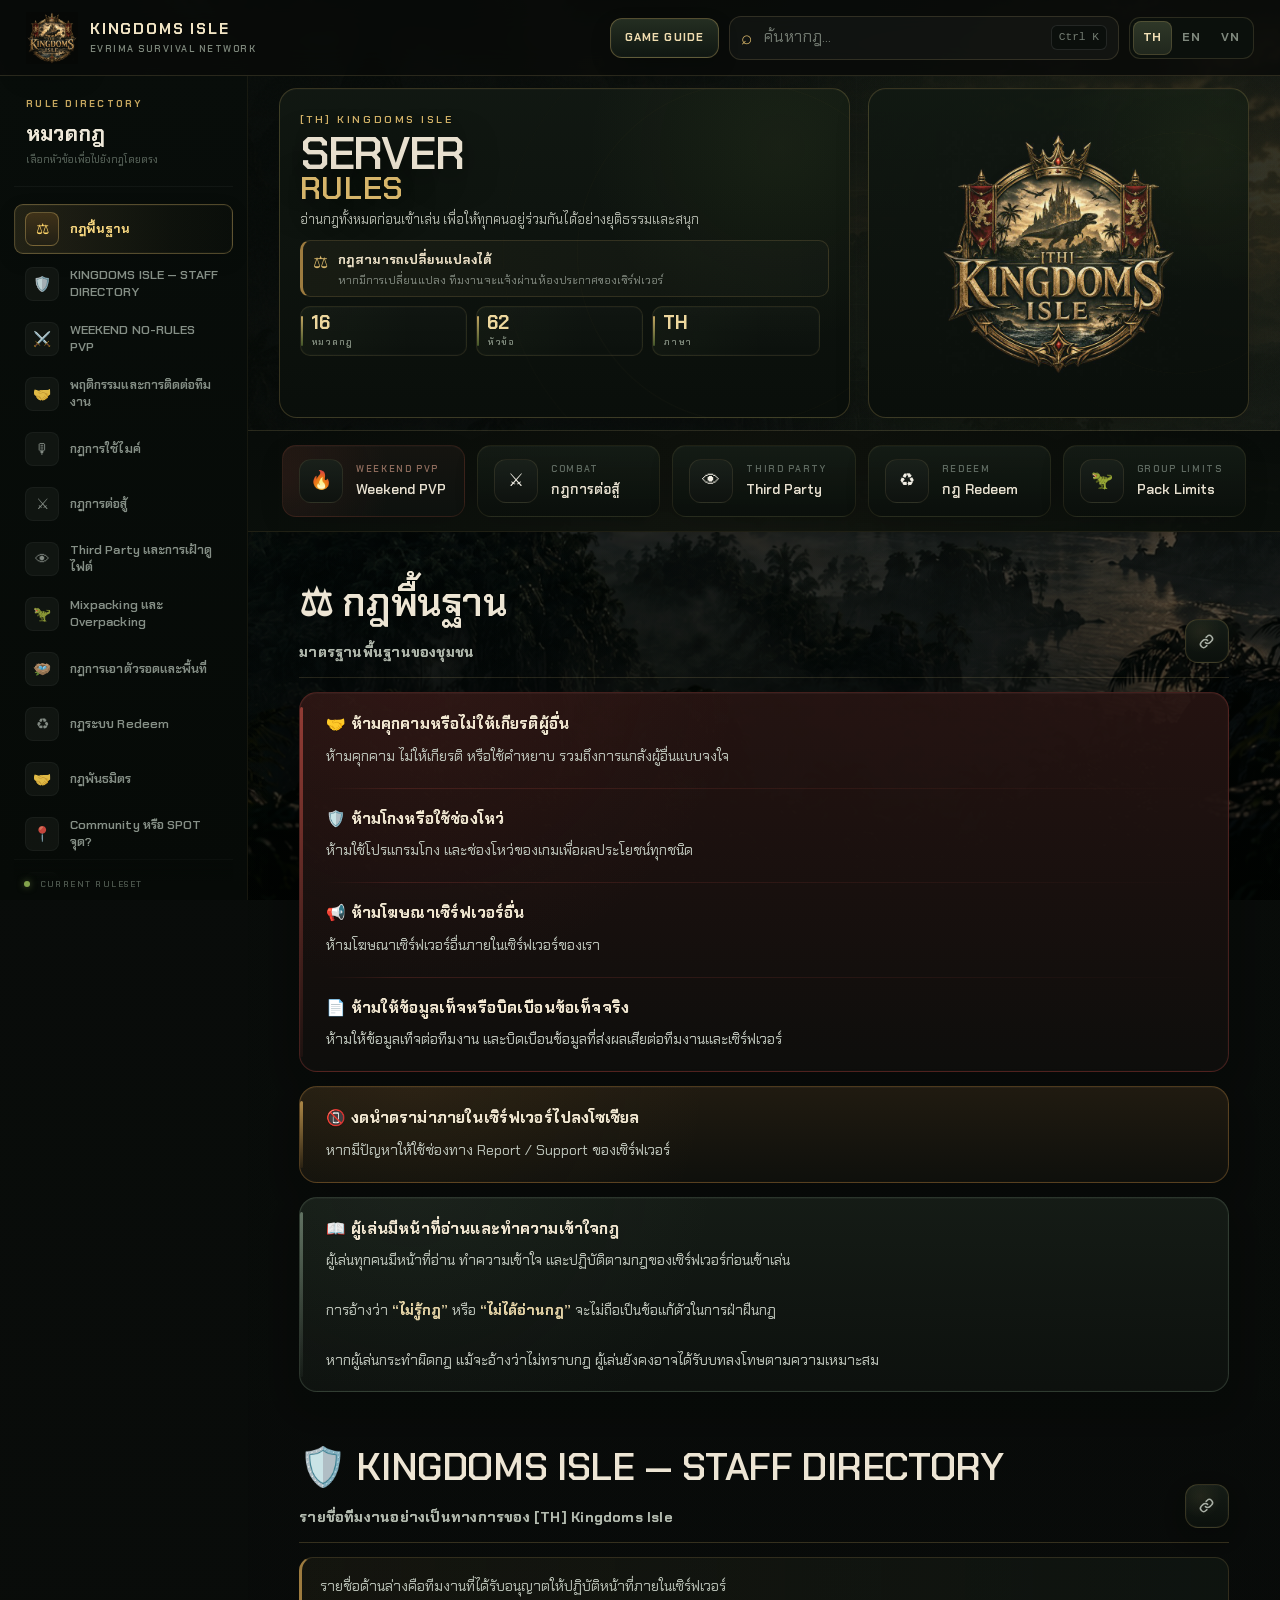
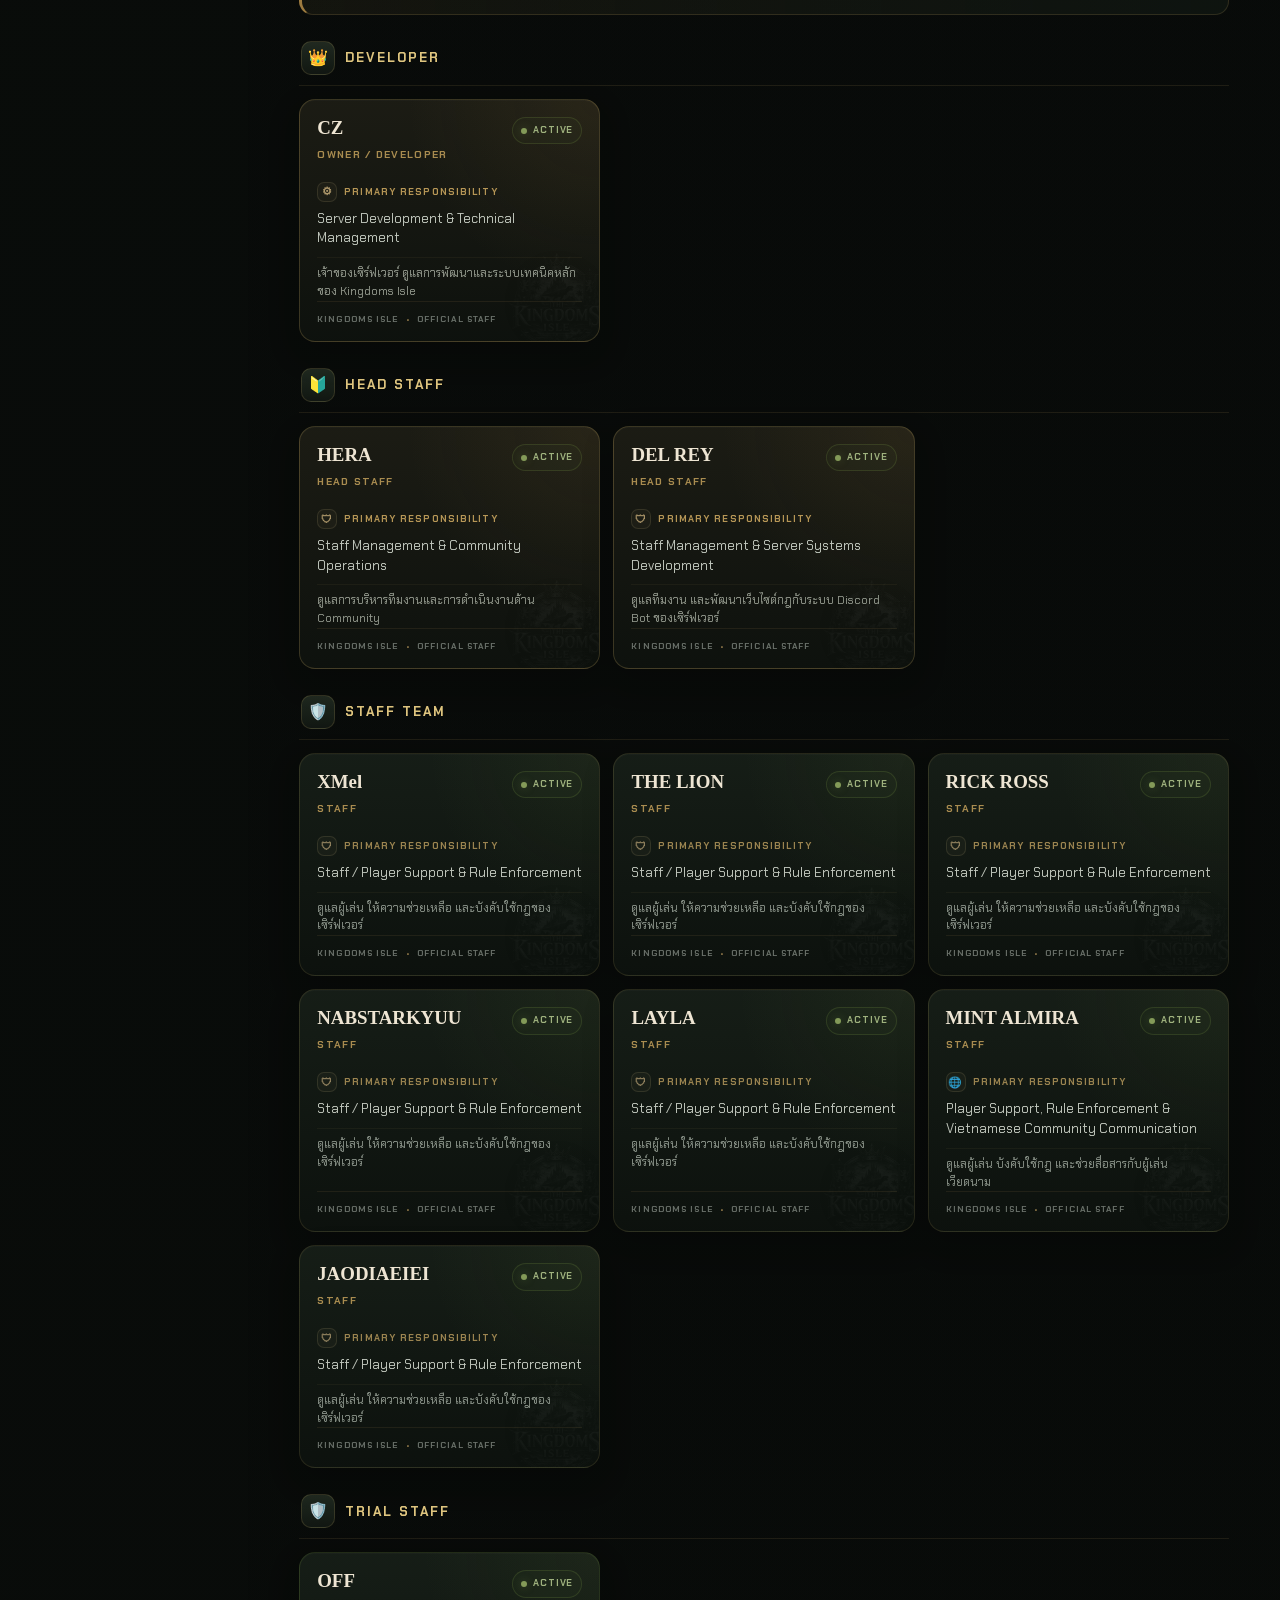
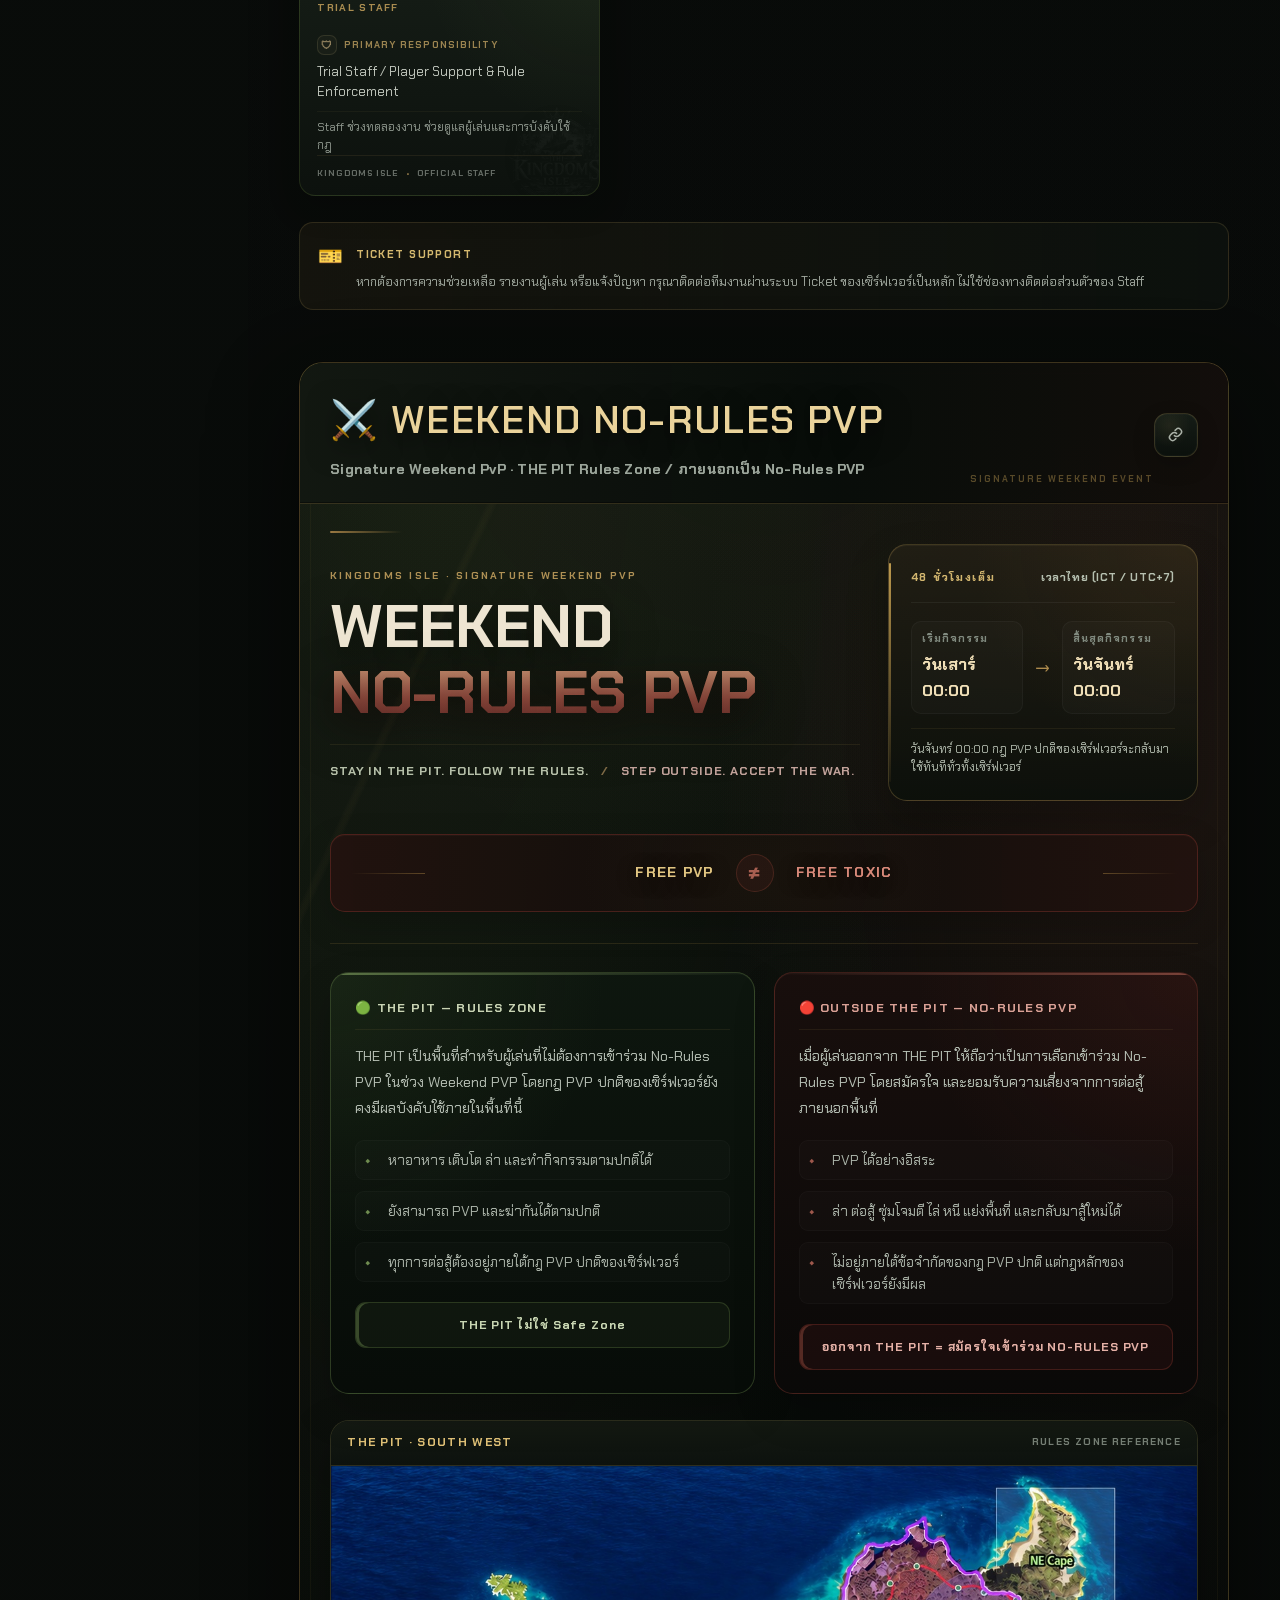
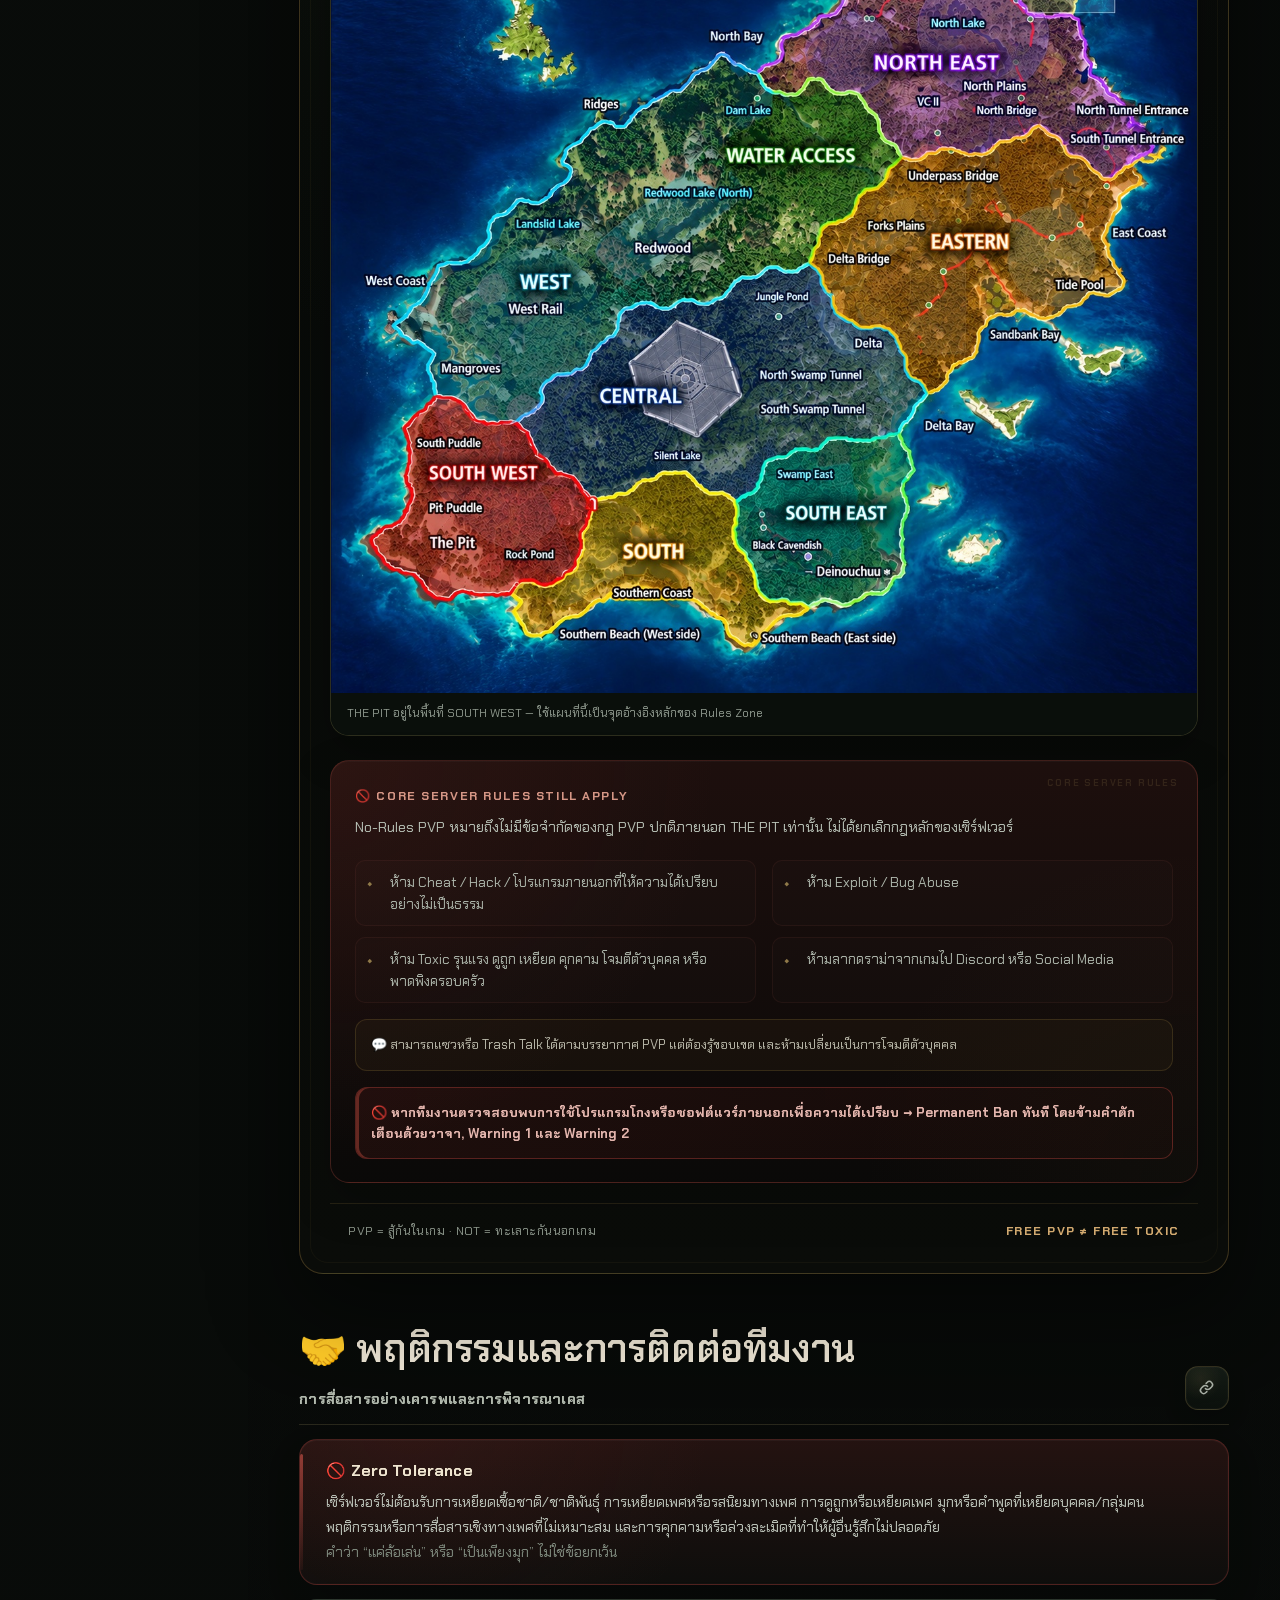
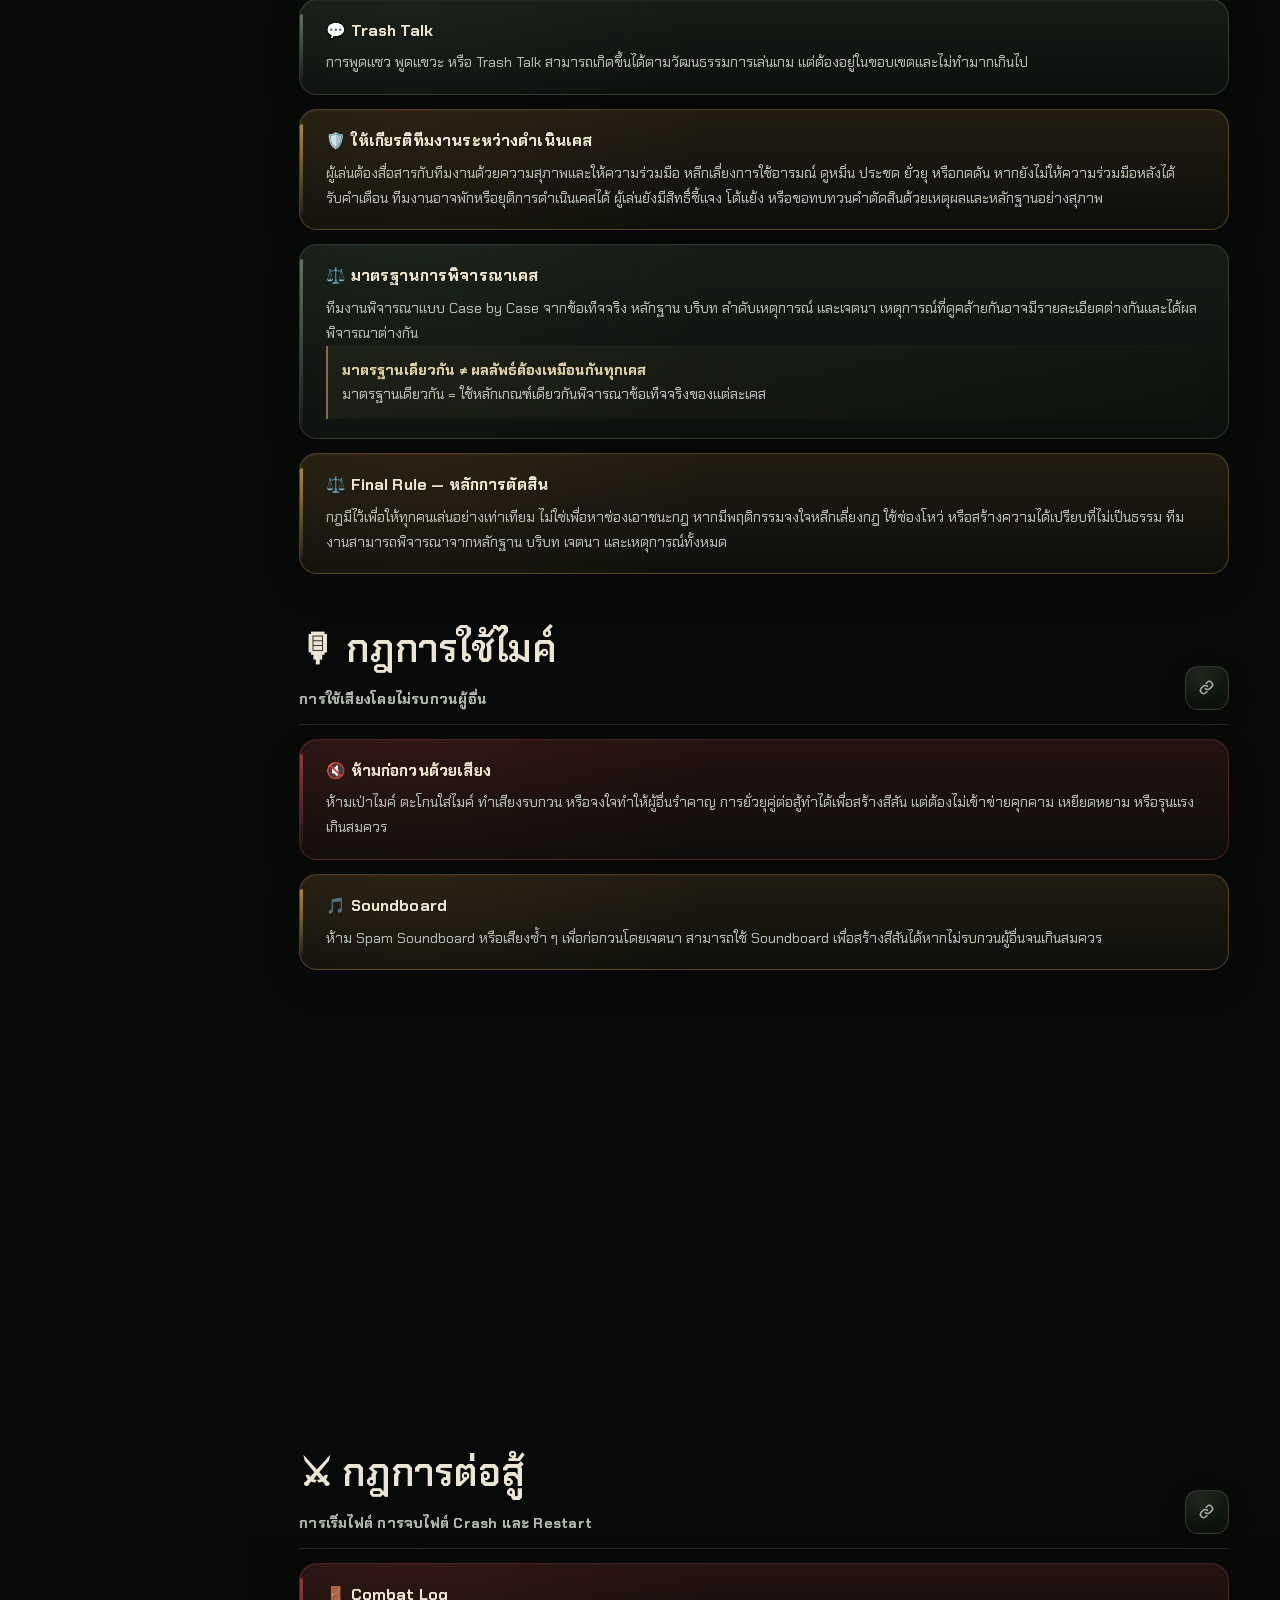
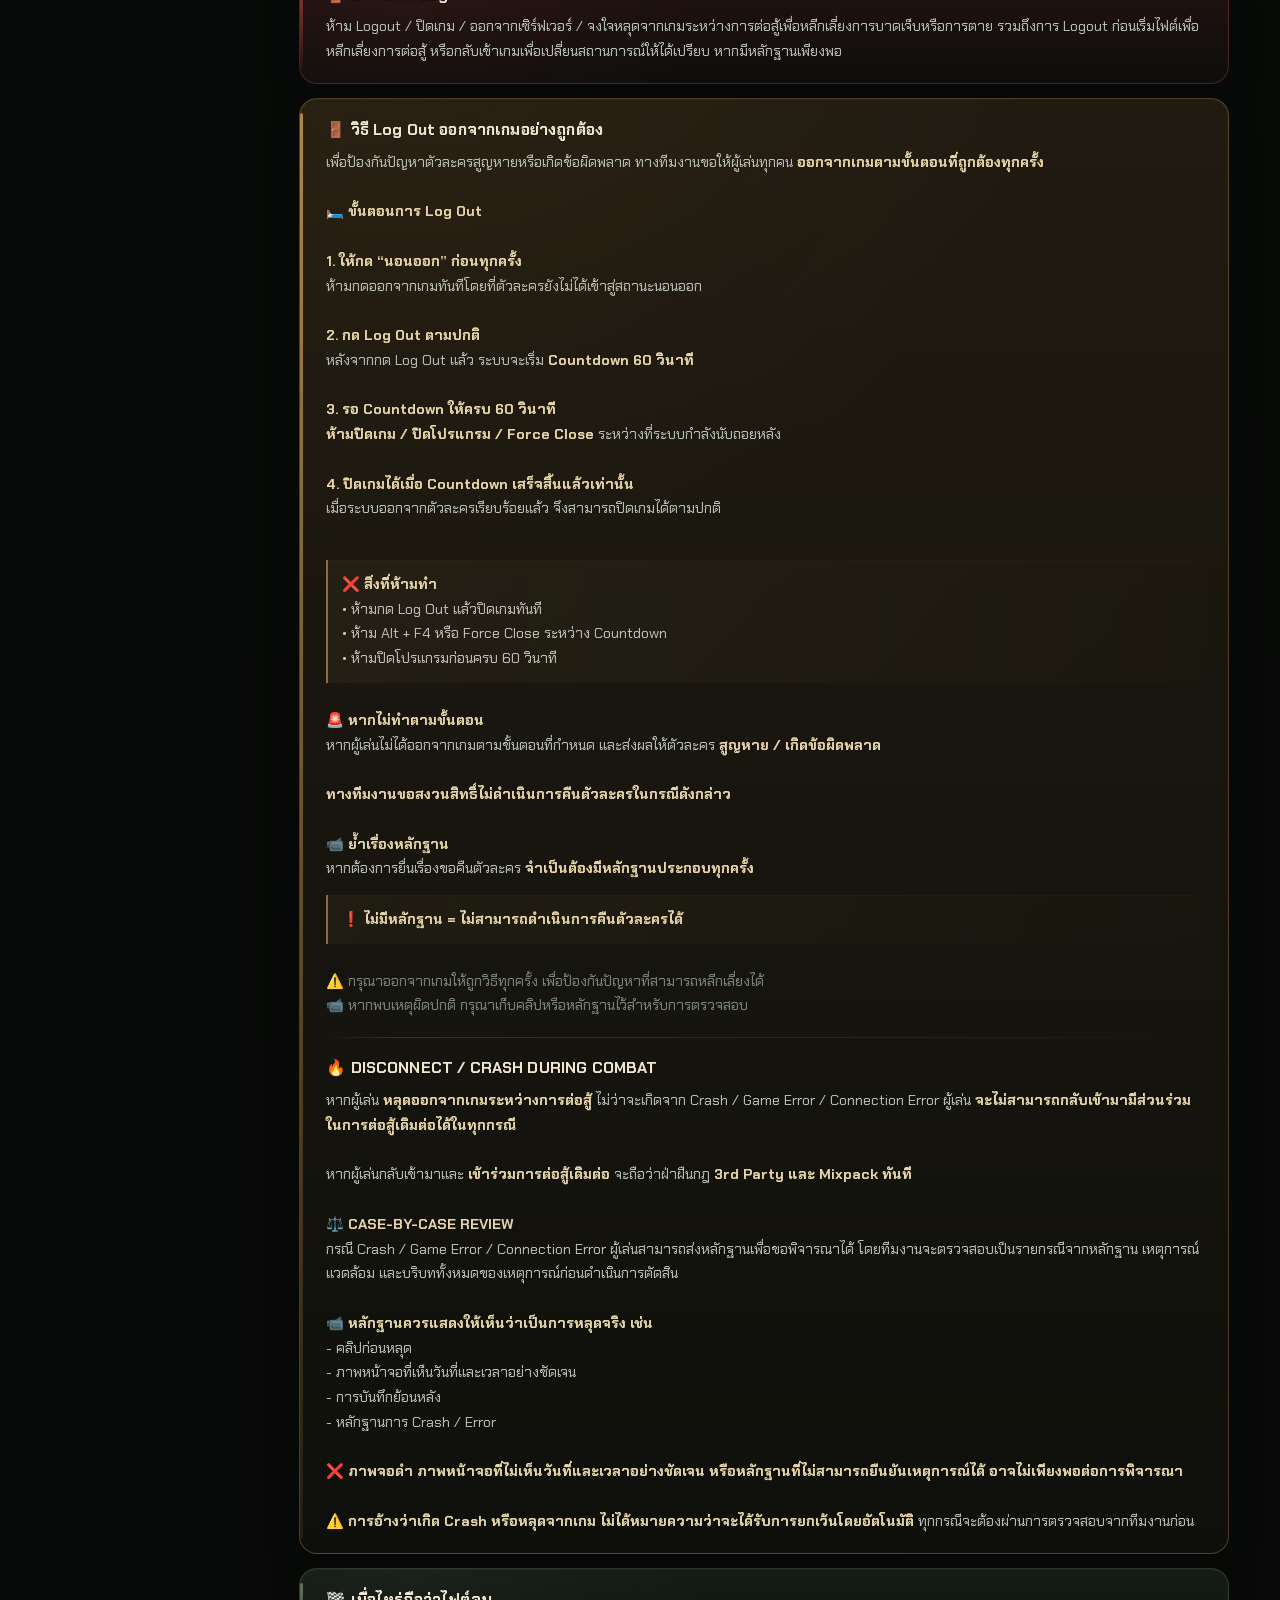
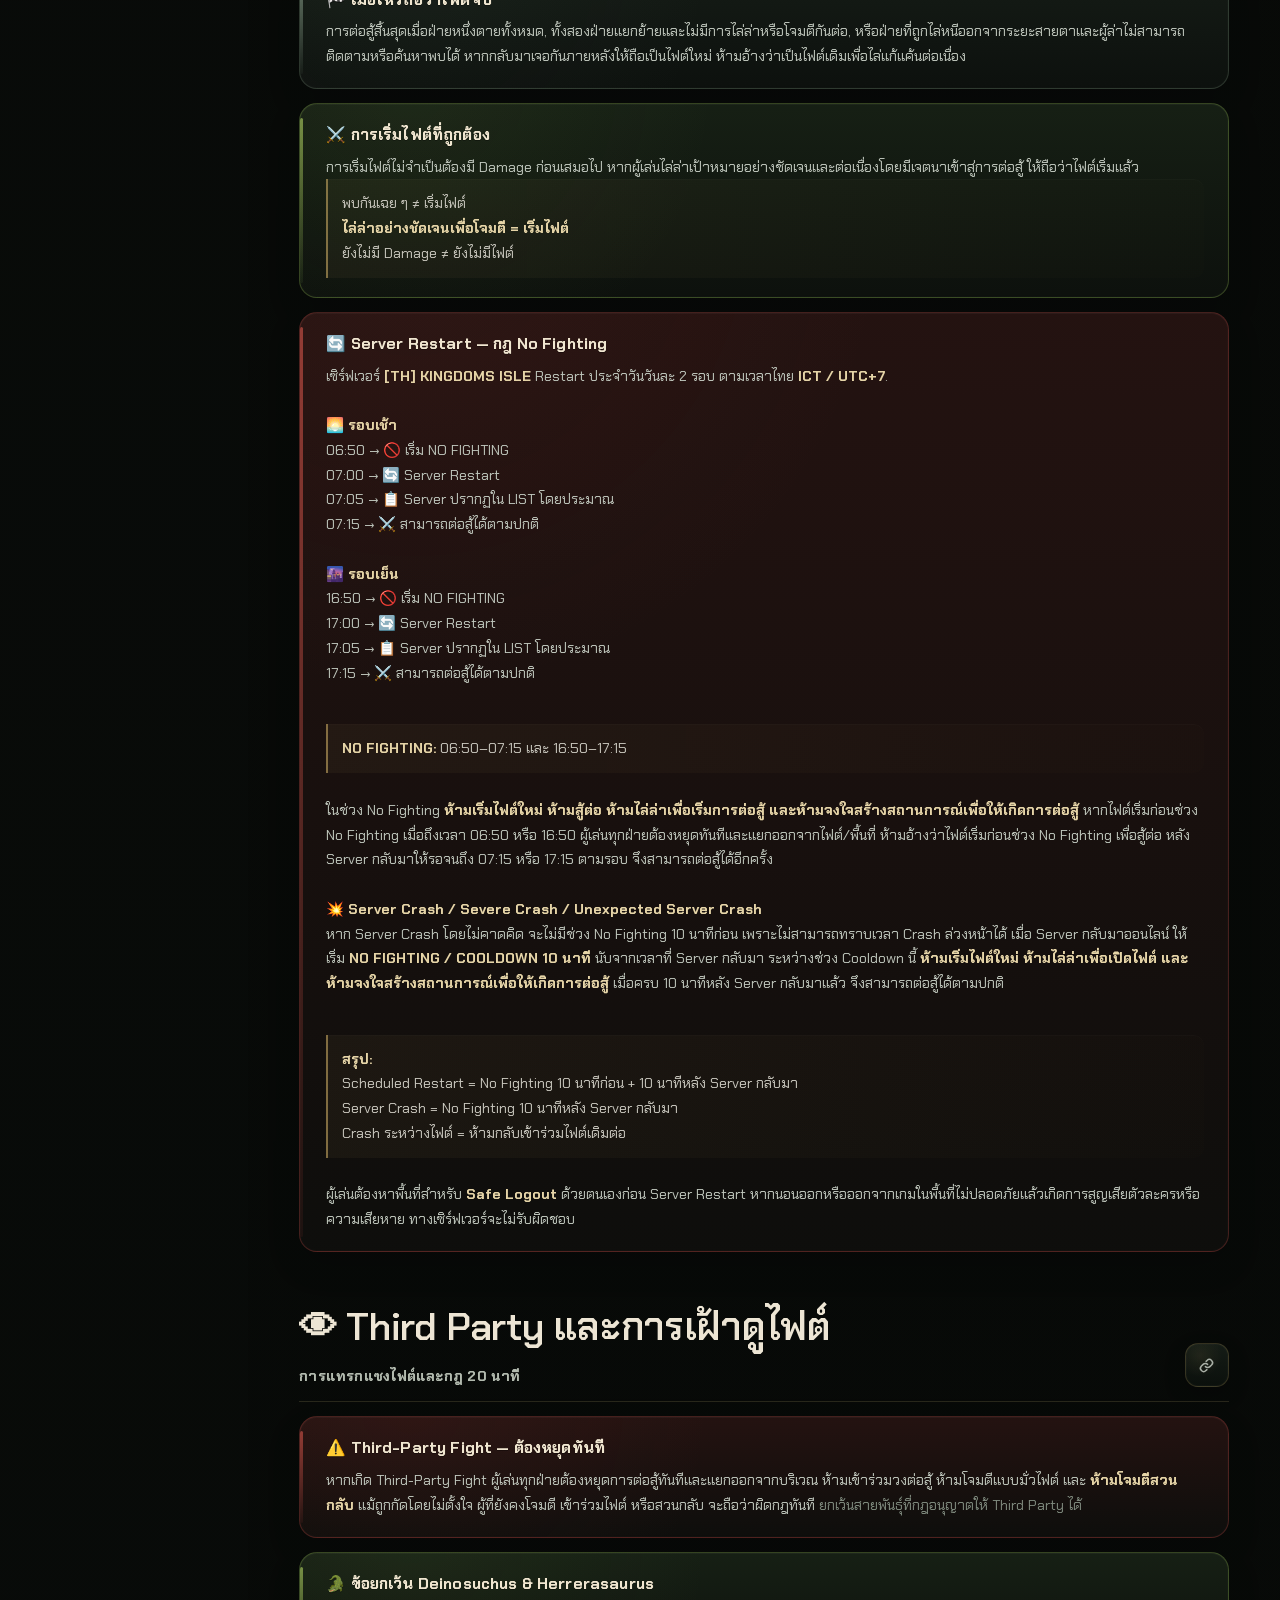
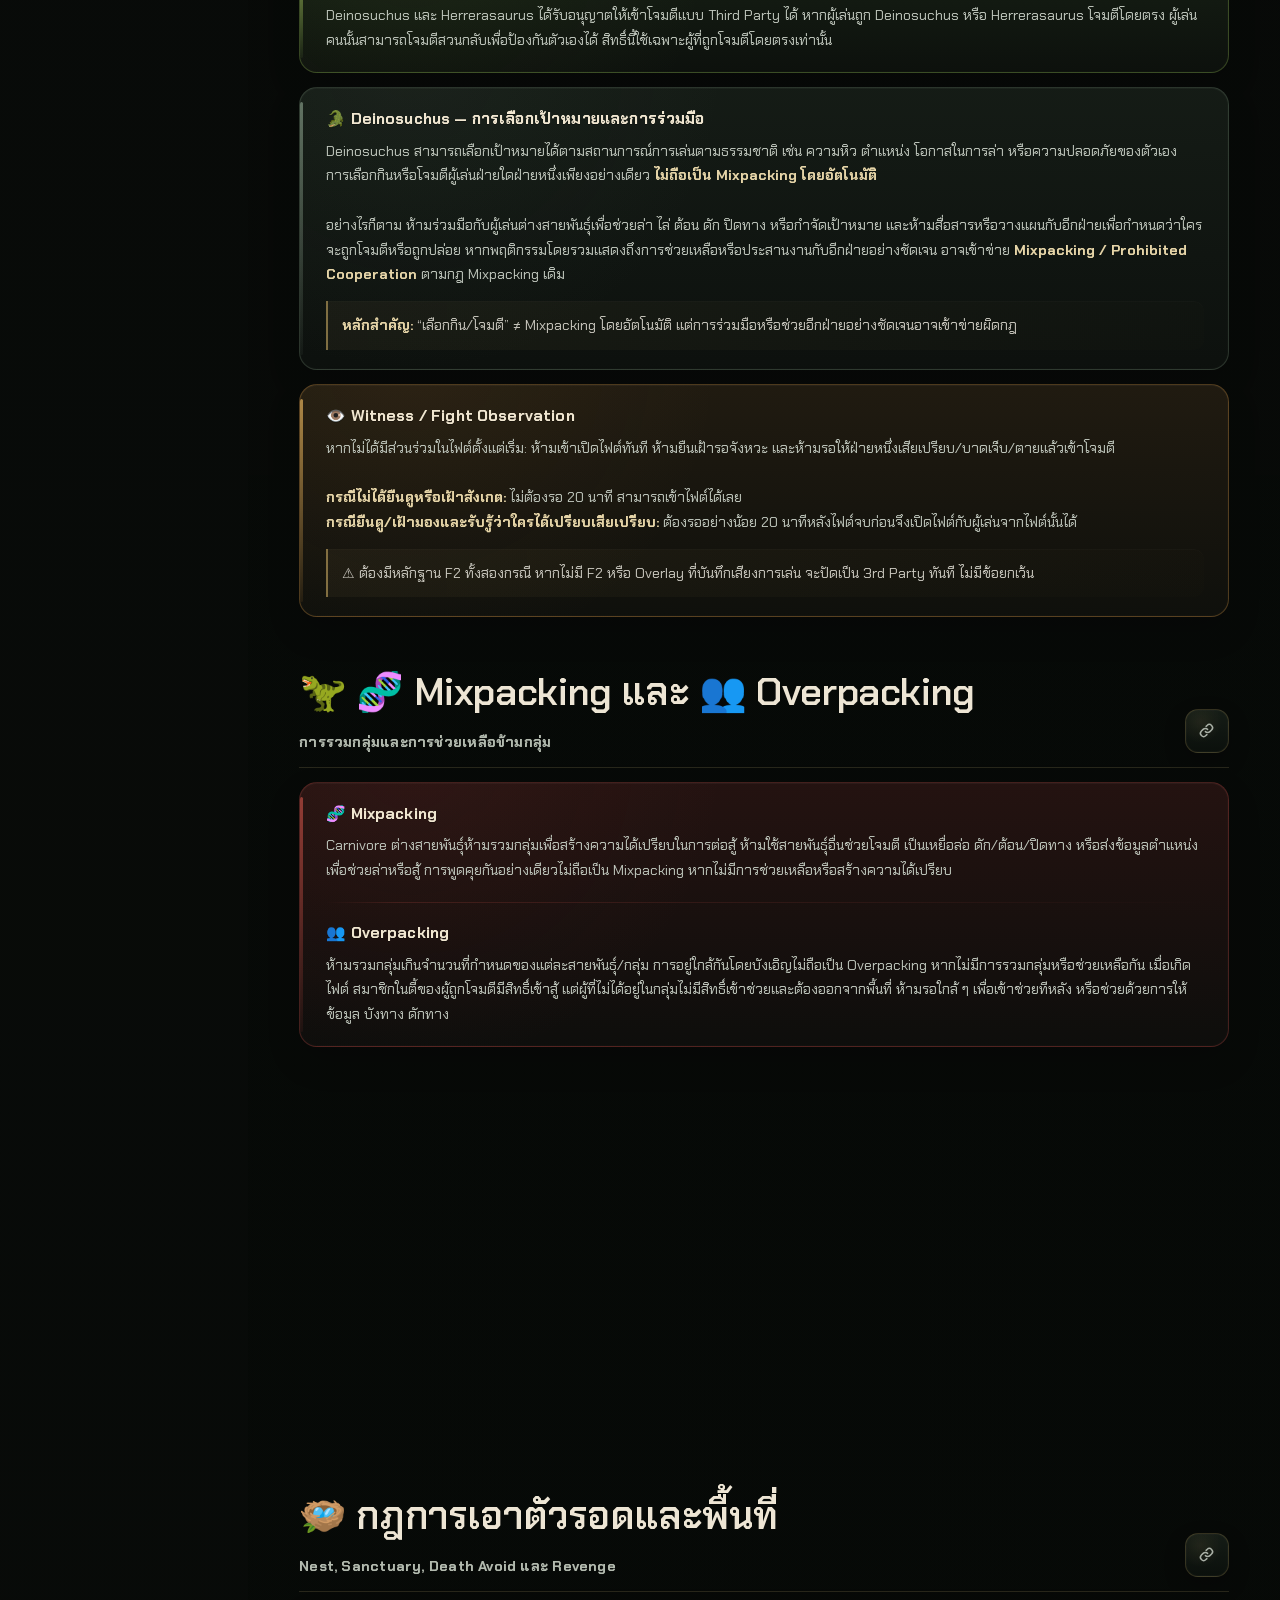
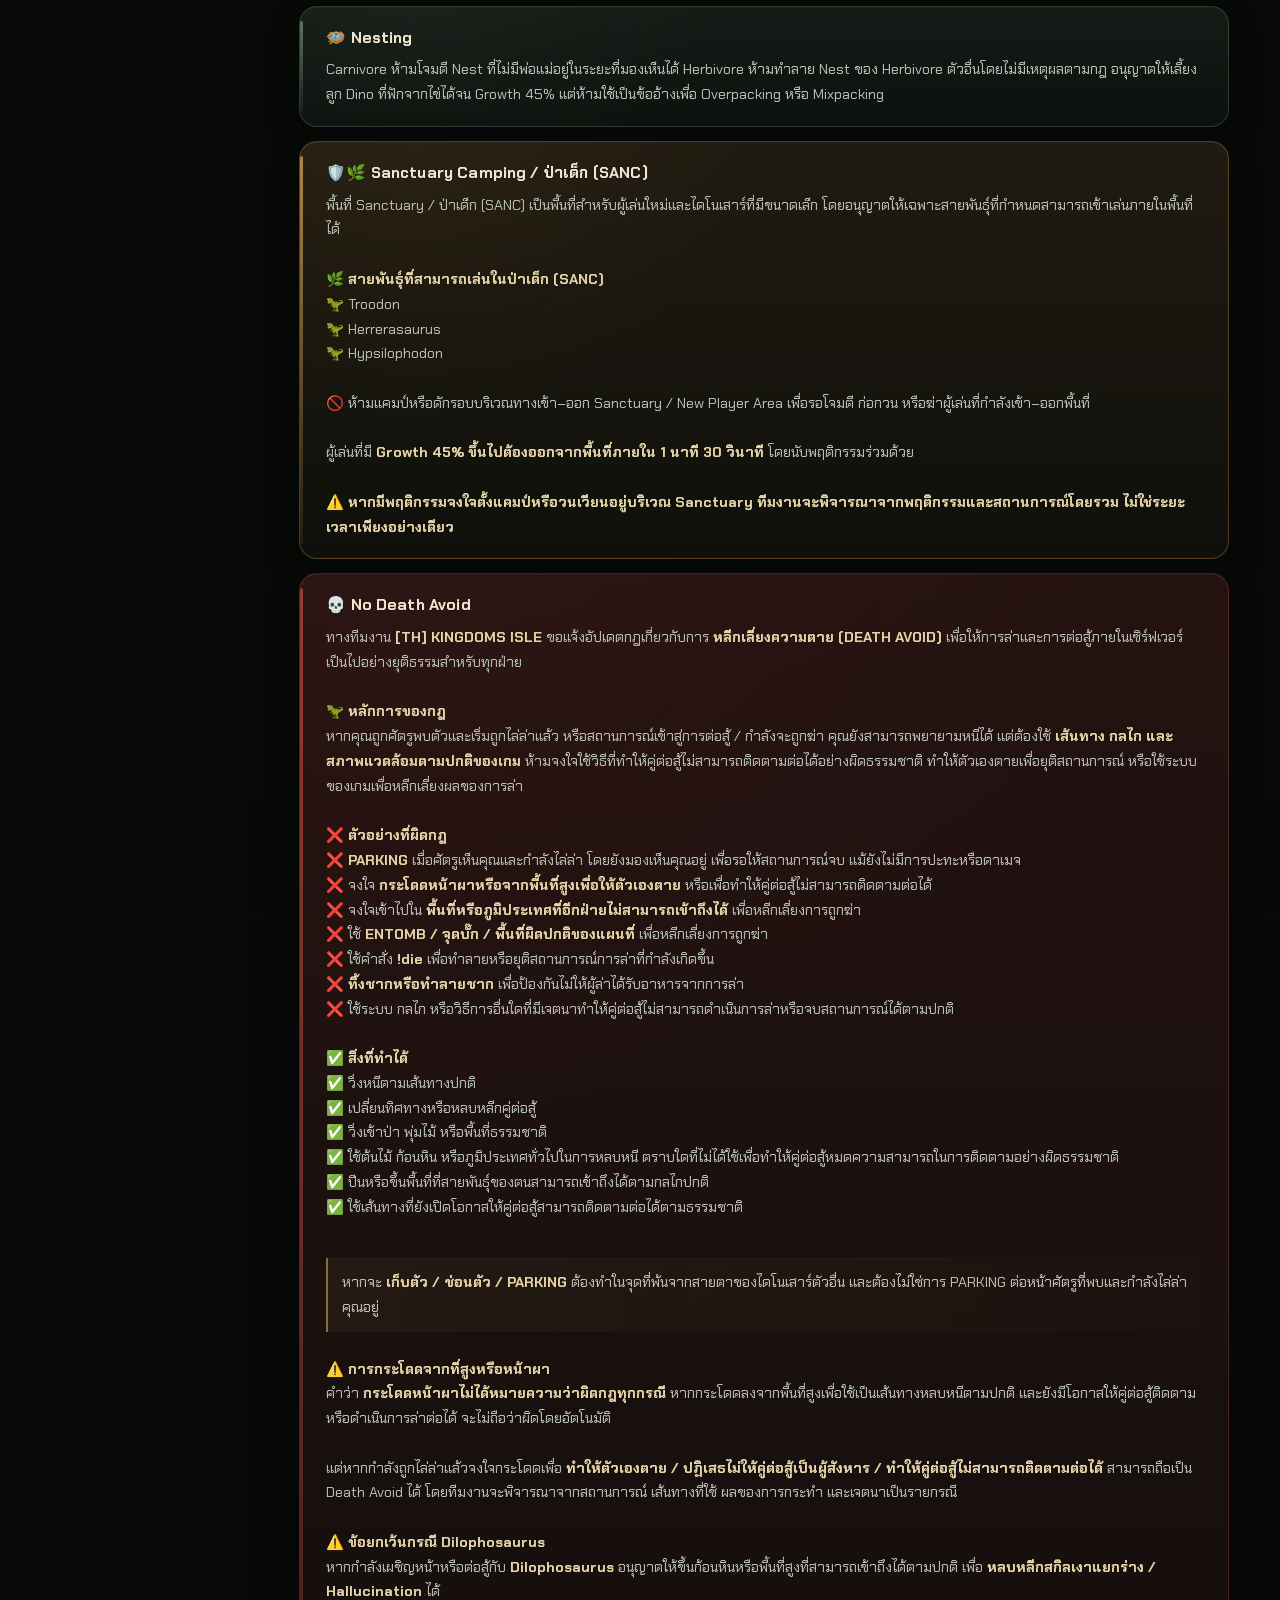
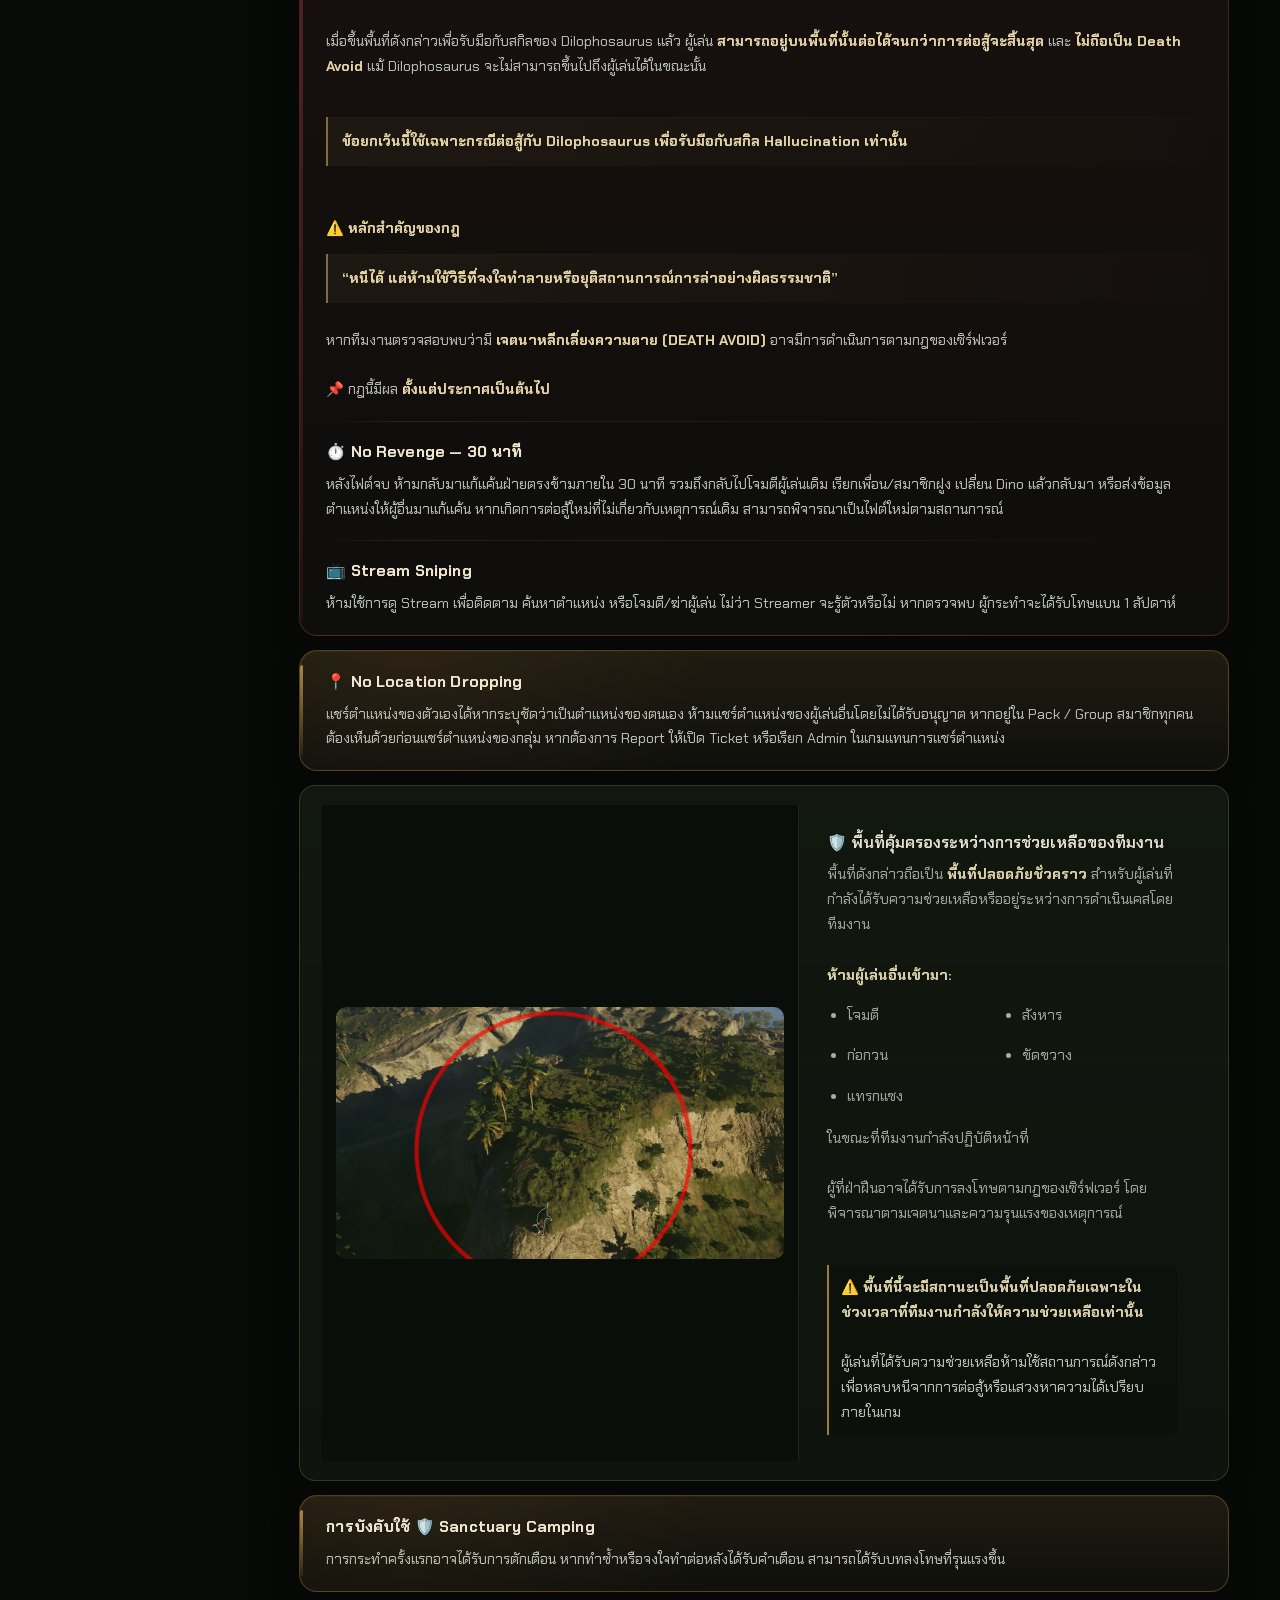
==== commit 2ce82769: "Restore UTF-8 Server Rules index text and icons" ====
--- a/index.html
+++ b/index.html
@@ -1,11 +1,11 @@
-﻿<!doctype html>
+<!doctype html>
 <html lang="th">
 <head>
   <meta charset="utf-8">
   <meta name="viewport" content="width=device-width, initial-scale=1">
   <meta name="theme-color" content="#090c0a">
   <meta name="description" content="[TH] Kingdoms Isle official server rules">
-  <title>[TH] Kingdoms Isle â€” Server Rules</title>
+  <title>[TH] Kingdoms Isle — Server Rules</title>
   <link rel="preconnect" href="https://fonts.googleapis.com">
   <link rel="preconnect" href="https://fonts.gstatic.com" crossorigin>
   <link href="https://fonts.googleapis.com/css2?family=Chakra+Petch:wght@400;500;600;700&display=swap" rel="stylesheet">
@@ -27,8 +27,8 @@
       <div class="top-actions">
         <a class="guide-entry" href="/guide/" aria-label="Open Kingdoms Isle Game Guide">GAME GUIDE</a>
         <label class="search-wrap desktop-search">
-          <span aria-hidden="true">âŒ•</span>
-          <input id="searchInput" type="search" autocomplete="off" placeholder="à¸„à¹‰à¸™à¸«à¸²à¸à¸Ž..." aria-label="à¸„à¹‰à¸™à¸«à¸²à¸à¸Ž">
+          <span aria-hidden="true">⌕</span>
+          <input id="searchInput" type="search" autocomplete="off" placeholder="ค้นหากฎ..." aria-label="ค้นหากฎ">
           <kbd>Ctrl K</kbd>
         </label>
         <div class="lang-switch" role="group" aria-label="Language">
@@ -36,15 +36,15 @@
           <button class="lang-btn" data-lang="en" type="button">EN</button>
           <button class="lang-btn" data-lang="vi" type="button">VN</button>
         </div>
-        <button id="mobileMenuBtn" class="icon-btn menu-btn" type="button" aria-label="Open menu" aria-expanded="false">â˜°</button>
+        <button id="mobileMenuBtn" class="icon-btn menu-btn" type="button" aria-label="Open menu" aria-expanded="false">☰</button>
       </div>
     </header>
 
     <aside id="sidebar" class="sidebar" aria-label="Rules navigation">
       <div class="sidebar-intro">
         <span class="eyebrow">RULE DIRECTORY</span>
-        <strong data-i18n="navTitle">à¸«à¸¡à¸§à¸”à¸à¸Ž</strong>
-        <small data-i18n="navHint">à¹€à¸¥à¸·à¸­à¸à¸«à¸±à¸§à¸‚à¹‰à¸­à¹€à¸žà¸·à¹ˆà¸­à¹„à¸›à¸¢à¸±à¸‡à¸à¸Žà¹‚à¸”à¸¢à¸•à¸£à¸‡</small>
+        <strong data-i18n="navTitle">หมวดกฎ</strong>
+        <small data-i18n="navHint">เลือกหัวข้อเพื่อไปยังกฎโดยตรง</small>
       </div>
       <nav id="categoryNav" class="category-nav"></nav>
       <div class="sidebar-footer">
@@ -60,18 +60,18 @@
           <div class="hero-copy">
             <span class="eyebrow">[TH] KINGDOMS ISLE</span>
             <h1>SERVER <span>RULES</span></h1>
-            <p class="hero-lead" data-i18n="heroLead">à¸­à¹ˆà¸²à¸™à¸à¸Žà¸—à¸±à¹‰à¸‡à¸«à¸¡à¸”à¸à¹ˆà¸­à¸™à¹€à¸‚à¹‰à¸²à¹€à¸¥à¹ˆà¸™ à¹€à¸žà¸·à¹ˆà¸­à¹ƒà¸«à¹‰à¸—à¸¸à¸à¸„à¸™à¸­à¸¢à¸¹à¹ˆà¸£à¹ˆà¸§à¸¡à¸à¸±à¸™à¹„à¸”à¹‰à¸­à¸¢à¹ˆà¸²à¸‡à¸¢à¸¸à¸•à¸´à¸˜à¸£à¸£à¸¡à¹à¸¥à¸°à¸ªà¸™à¸¸à¸</p>
+            <p class="hero-lead" data-i18n="heroLead">อ่านกฎทั้งหมดก่อนเข้าเล่น เพื่อให้ทุกคนอยู่ร่วมกันได้อย่างยุติธรรมและสนุก</p>
             <div class="hero-notice">
-              <div class="notice-mark">âš–</div>
+              <div class="notice-mark">⚖</div>
               <div>
-                <strong data-i18n="noticeTitle">à¸à¸Žà¸ªà¸²à¸¡à¸²à¸£à¸–à¹€à¸›à¸¥à¸µà¹ˆà¸¢à¸™à¹à¸›à¸¥à¸‡à¹„à¸”à¹‰</strong>
-                <p data-i18n="noticeBody">à¸«à¸²à¸à¸¡à¸µà¸à¸²à¸£à¹€à¸›à¸¥à¸µà¹ˆà¸¢à¸™à¹à¸›à¸¥à¸‡ à¸—à¸µà¸¡à¸‡à¸²à¸™à¸ˆà¸°à¹à¸ˆà¹‰à¸‡à¸œà¹ˆà¸²à¸™à¸«à¹‰à¸­à¸‡à¸›à¸£à¸°à¸à¸²à¸¨à¸‚à¸­à¸‡à¹€à¸‹à¸´à¸£à¹Œà¸Ÿà¹€à¸§à¸­à¸£à¹Œ</p>
+                <strong data-i18n="noticeTitle">กฎสามารถเปลี่ยนแปลงได้</strong>
+                <p data-i18n="noticeBody">หากมีการเปลี่ยนแปลง ทีมงานจะแจ้งผ่านห้องประกาศของเซิร์ฟเวอร์</p>
               </div>
             </div>
             <div class="hero-stats">
-              <div><strong id="sectionCount">0</strong><span data-i18n="sectionsLabel">à¸«à¸¡à¸§à¸”à¸à¸Ž</span></div>
-              <div><strong id="ruleCount">0</strong><span data-i18n="rulesLabel">à¸«à¸±à¸§à¸‚à¹‰à¸­</span></div>
-              <div><strong id="languageCount">3</strong><span data-i18n="languagesLabel">à¸ à¸²à¸©à¸²</span></div>
+              <div><strong id="sectionCount">0</strong><span data-i18n="sectionsLabel">หมวดกฎ</span></div>
+              <div><strong id="ruleCount">0</strong><span data-i18n="rulesLabel">หัวข้อ</span></div>
+              <div><strong id="languageCount">3</strong><span data-i18n="languagesLabel">ภาษา</span></div>
             </div>
           </div>
           <div class="hero-emblem">
@@ -82,33 +82,33 @@
       </section>
 
       <section class="quick-strip" aria-label="Quick links">
-        <a class="quick-card weekend-quick" data-target="weekend-pvp" href="#weekend-pvp"><span>ðŸ”¥</span><div><small>WEEKEND PVP</small><strong data-i18n="quickWeekend">Weekend PVP</strong></div></a>
-        <a class="quick-card" data-target="combat" href="#combat"><span>âš”</span><div><small>COMBAT</small><strong data-i18n="quickCombat">à¸à¸Žà¸à¸²à¸£à¸•à¹ˆà¸­à¸ªà¸¹à¹‰</strong></div></a>
-        <a class="quick-card" data-target="third-party" href="#third-party"><span>ðŸ‘</span><div><small>THIRD PARTY</small><strong data-i18n="quickThird">Third Party</strong></div></a>
-        <a class="quick-card" data-target="redeem" href="#redeem"><span>â™»</span><div><small>REDEEM</small><strong data-i18n="quickRedeem">à¸à¸Ž Redeem</strong></div></a>
-        <a class="quick-card" data-target="pack-limits" href="#pack-limits"><span>ðŸ¦–</span><div><small>GROUP LIMITS</small><strong data-i18n="quickPack">Pack Limits</strong></div></a>
+        <a class="quick-card weekend-quick" data-target="weekend-pvp" href="#weekend-pvp"><span>🔥</span><div><small>WEEKEND PVP</small><strong data-i18n="quickWeekend">Weekend PVP</strong></div></a>
+        <a class="quick-card" data-target="combat" href="#combat"><span>⚔</span><div><small>COMBAT</small><strong data-i18n="quickCombat">กฎการต่อสู้</strong></div></a>
+        <a class="quick-card" data-target="third-party" href="#third-party"><span>👁</span><div><small>THIRD PARTY</small><strong data-i18n="quickThird">Third Party</strong></div></a>
+        <a class="quick-card" data-target="redeem" href="#redeem"><span>♻</span><div><small>REDEEM</small><strong data-i18n="quickRedeem">กฎ Redeem</strong></div></a>
+        <a class="quick-card" data-target="pack-limits" href="#pack-limits"><span>🦖</span><div><small>GROUP LIMITS</small><strong data-i18n="quickPack">Pack Limits</strong></div></a>
       </section>
 
       <section class="toolbar-mobile">
         <label class="search-wrap mobile-search">
-          <span aria-hidden="true">âŒ•</span>
-          <input id="mobileSearchInput" type="search" autocomplete="off" placeholder="à¸„à¹‰à¸™à¸«à¸²à¸à¸Ž..." aria-label="à¸„à¹‰à¸™à¸«à¸²à¸à¸Ž">
+          <span aria-hidden="true">⌕</span>
+          <input id="mobileSearchInput" type="search" autocomplete="off" placeholder="ค้นหากฎ..." aria-label="ค้นหากฎ">
         </label>
       </section>
 
       <section id="rulesRoot" class="rules-root" aria-live="polite"></section>
 
       <section id="noResults" class="no-results" hidden>
-        <span>âŒ•</span>
-        <h2 data-i18n="noResultsTitle">à¹„à¸¡à¹ˆà¸žà¸šà¸à¸Žà¸—à¸µà¹ˆà¸„à¹‰à¸™à¸«à¸²</h2>
-        <p data-i18n="noResultsBody">à¸¥à¸­à¸‡à¹ƒà¸Šà¹‰à¸„à¸³à¸„à¹‰à¸™à¸—à¸µà¹ˆà¸ªà¸±à¹‰à¸™à¸¥à¸‡ à¸«à¸£à¸·à¸­à¹€à¸¥à¸·à¸­à¸à¸«à¸¡à¸§à¸”à¸ˆà¸²à¸à¹€à¸¡à¸™à¸¹à¸”à¹‰à¸²à¸™à¸‹à¹‰à¸²à¸¢</p>
+        <span>⌕</span>
+        <h2 data-i18n="noResultsTitle">ไม่พบกฎที่ค้นหา</h2>
+        <p data-i18n="noResultsBody">ลองใช้คำค้นที่สั้นลง หรือเลือกหมวดจากเมนูด้านซ้าย</p>
       </section>
 
       <footer class="site-footer">
         <img src="assets/kingdoms-isle-logo-v13.jpg" alt="" aria-hidden="true">
         <div>
           <strong>KINGDOMS ISLE</strong>
-          <p data-i18n="footerText">Respect the rules Â· Protect the wilderness Â· Play together</p>
+          <p data-i18n="footerText">Respect the rules · Protect the wilderness · Play together</p>
         </div>
       </footer>
     </main>
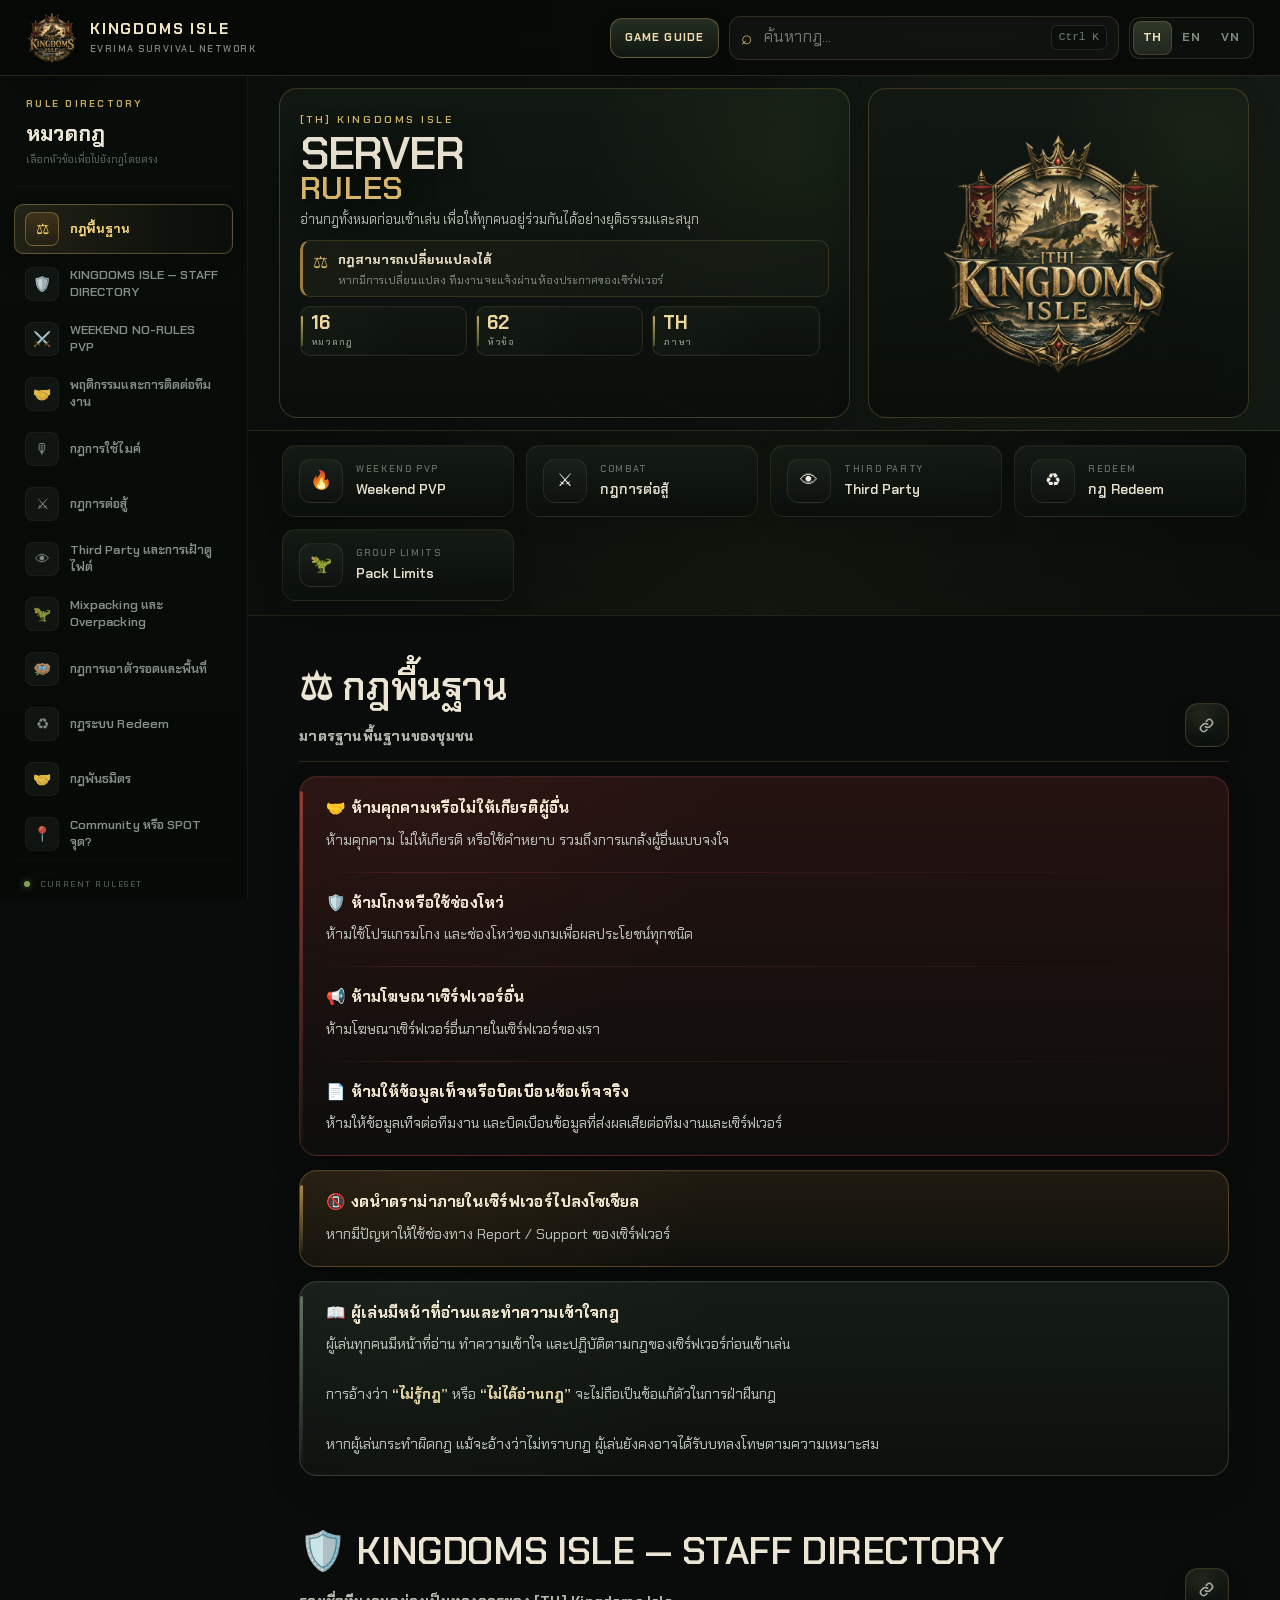
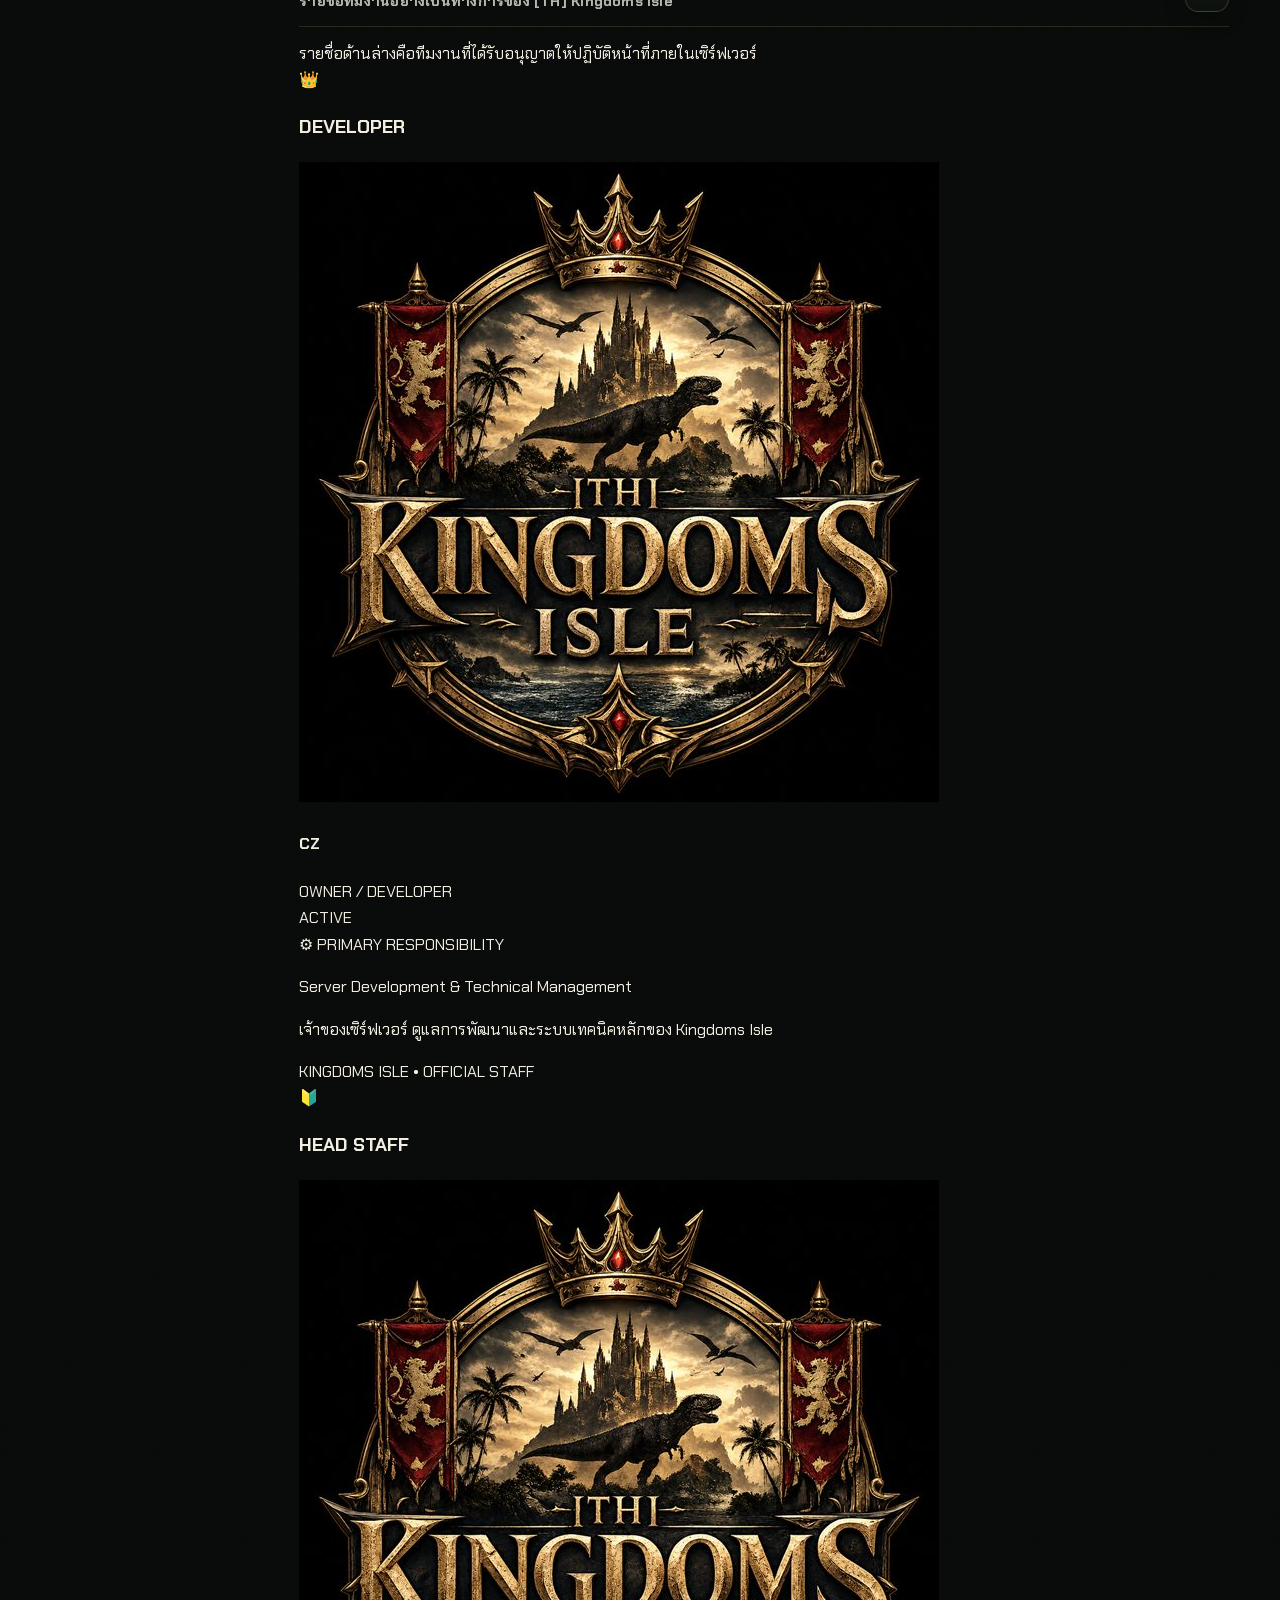
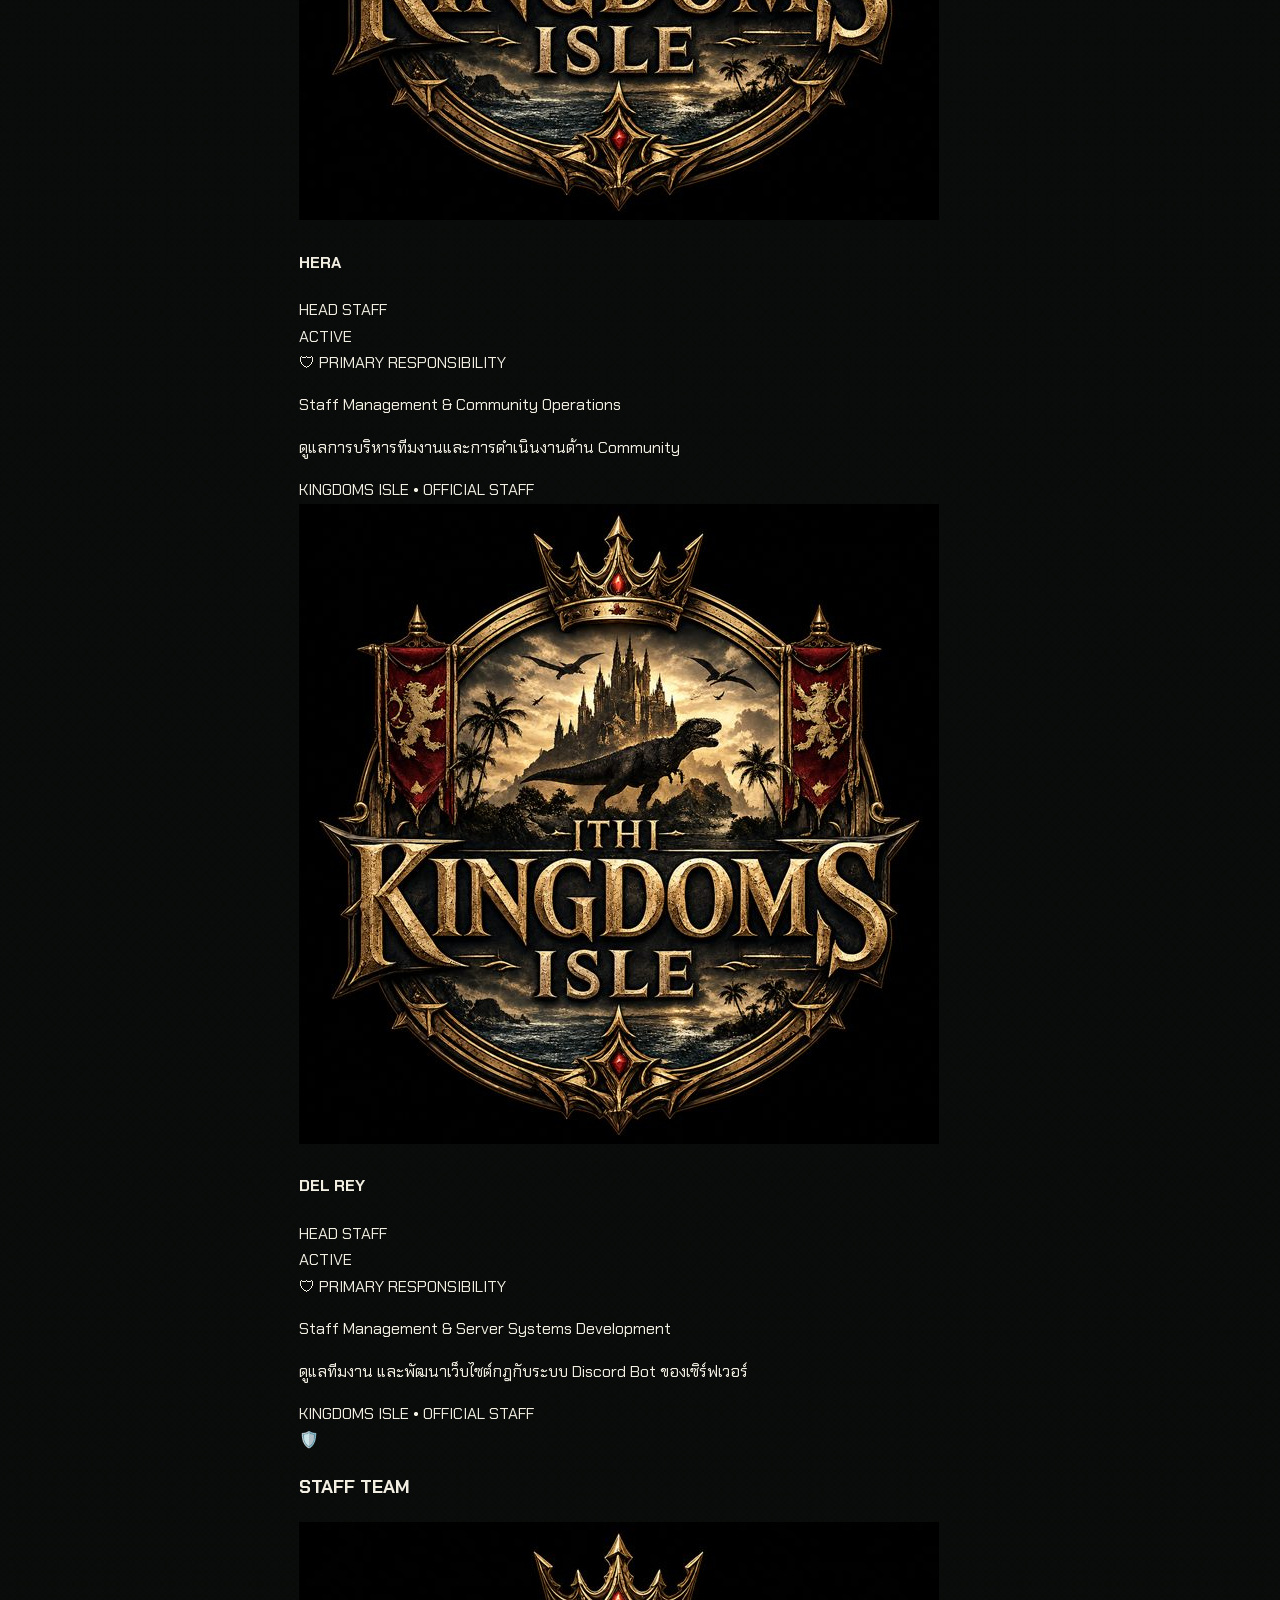
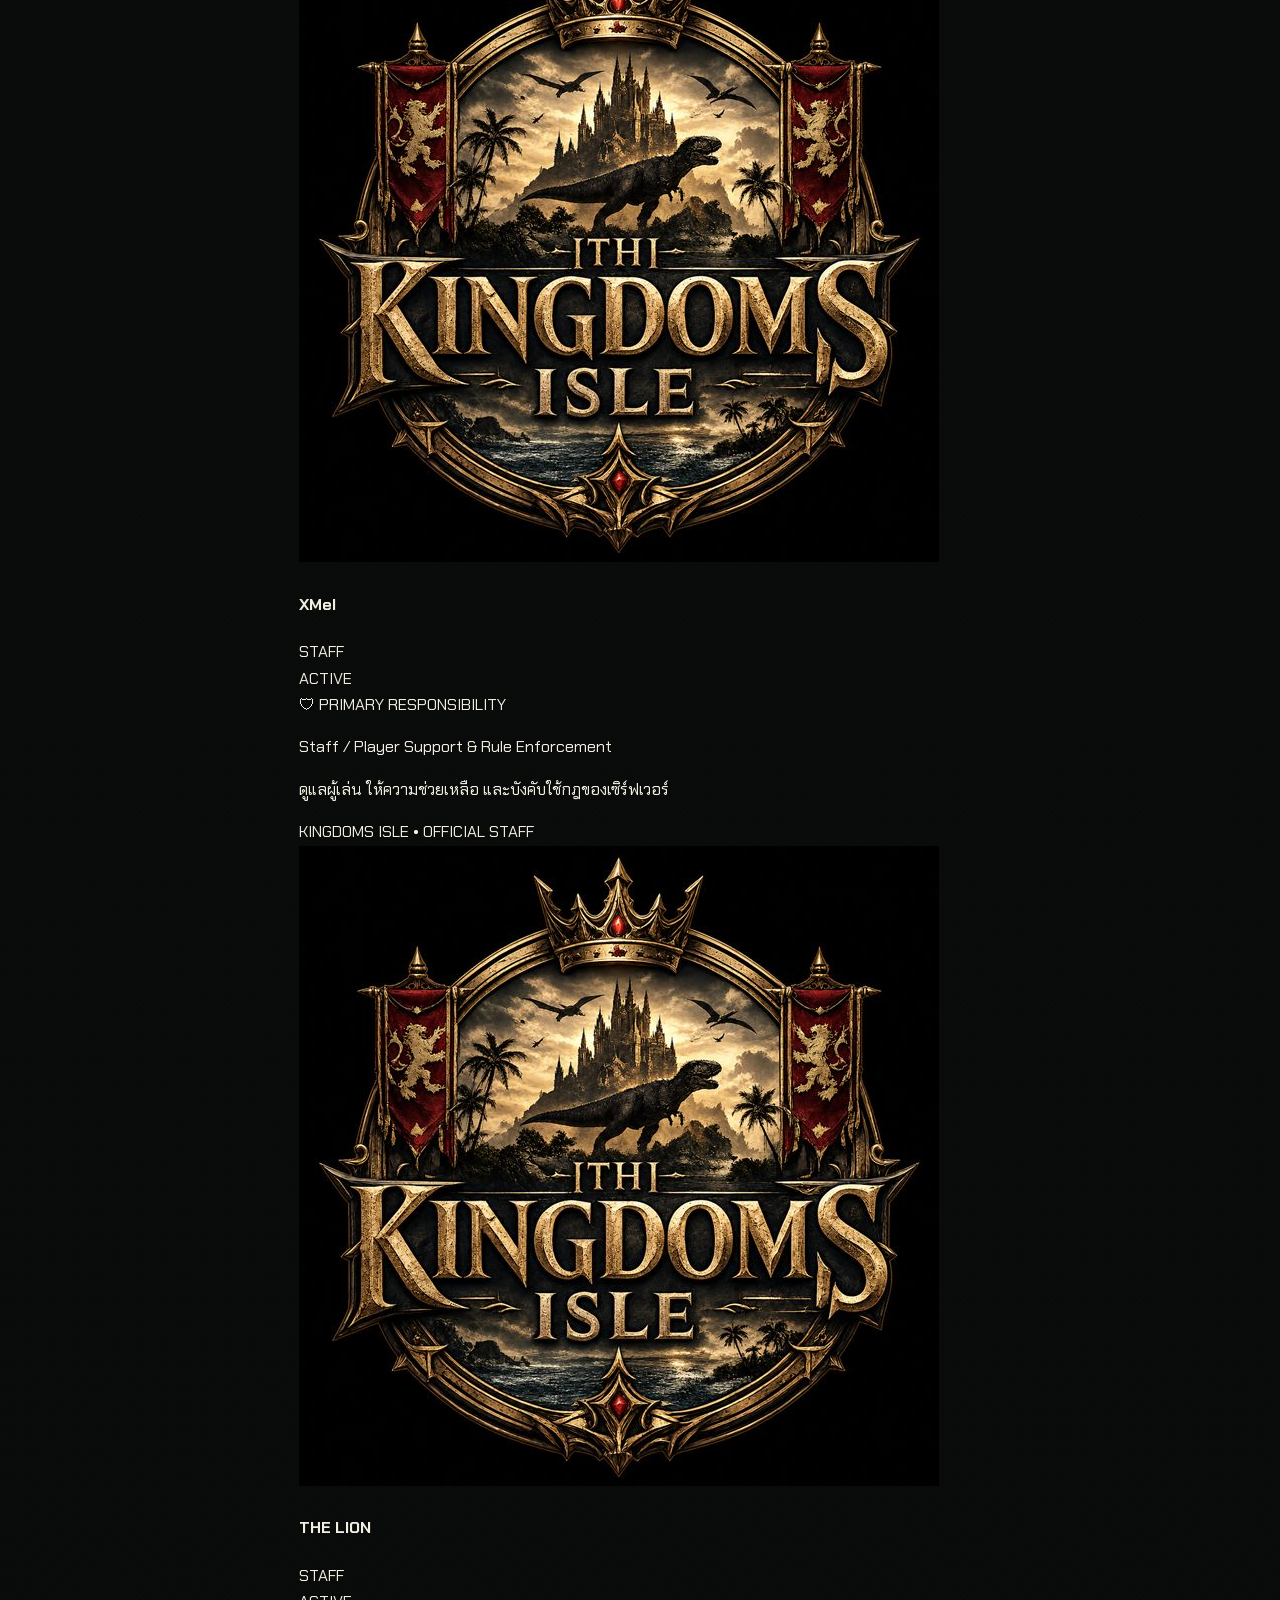
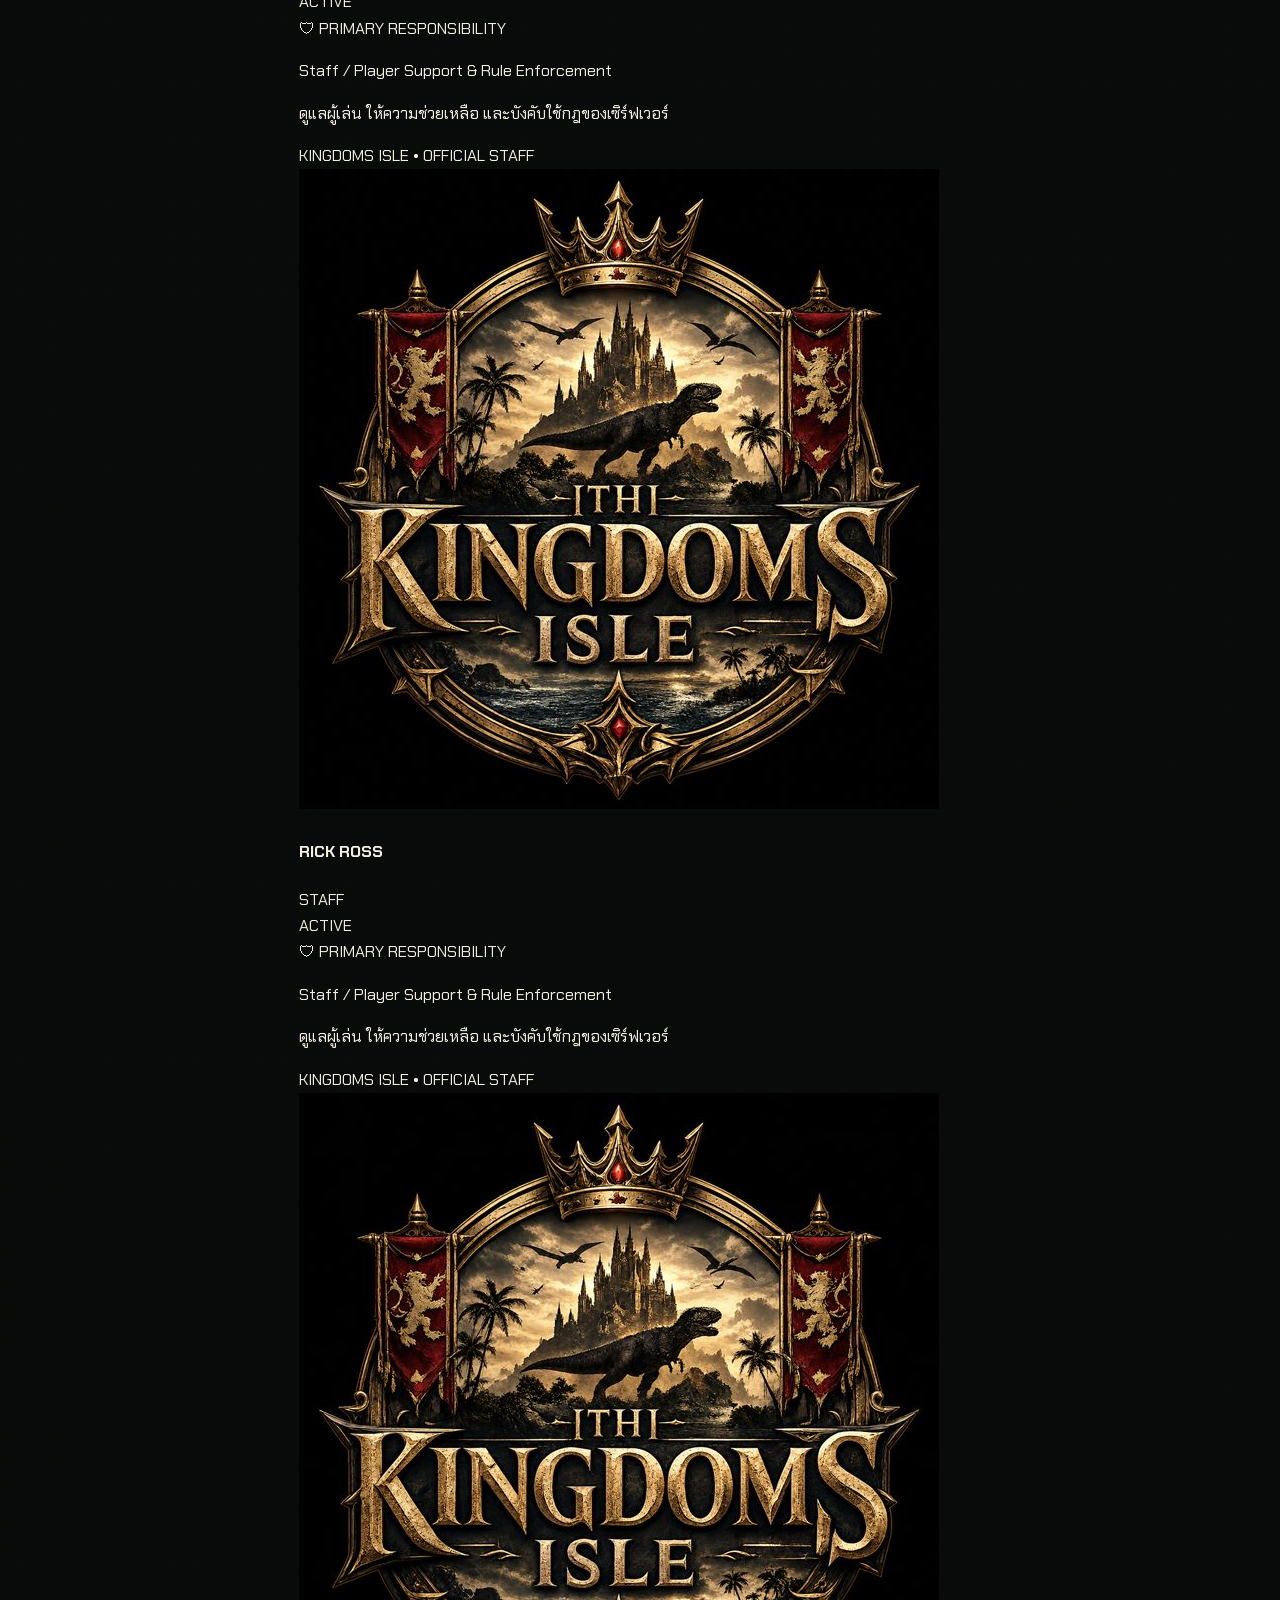
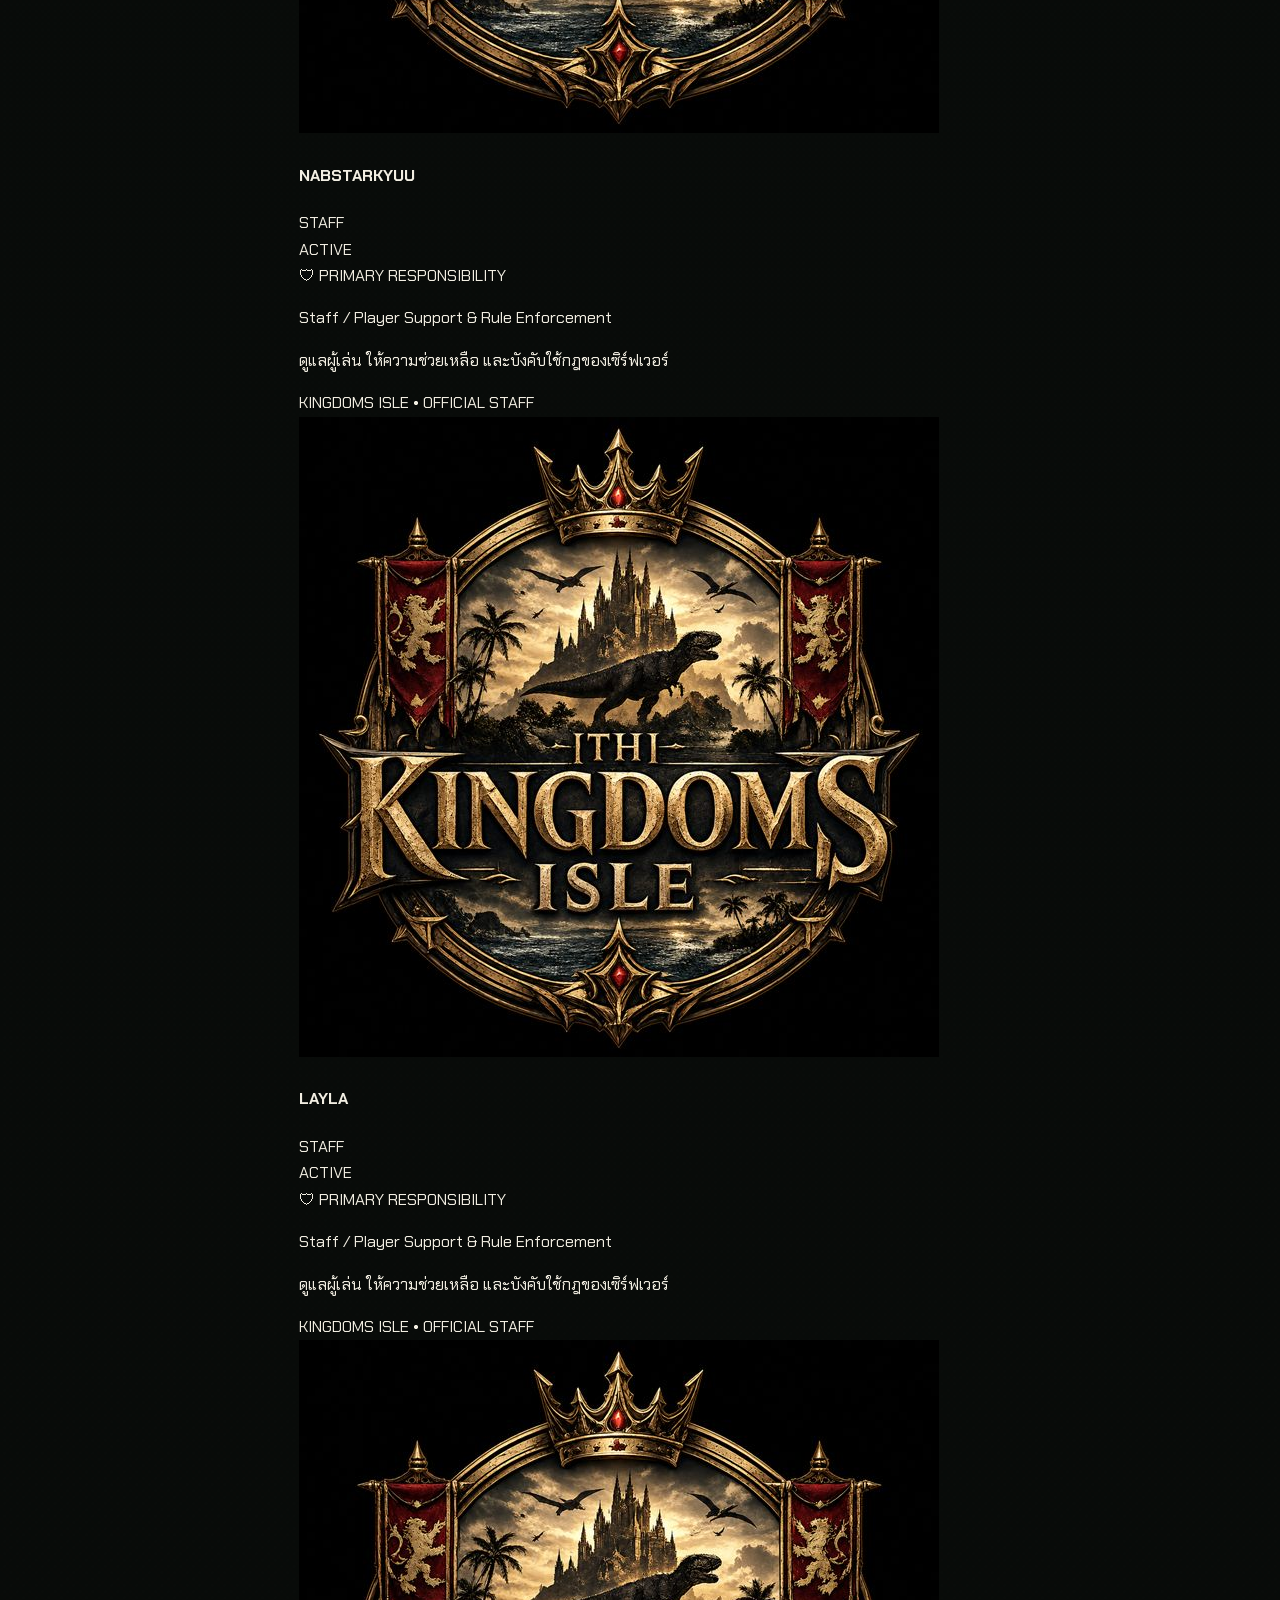
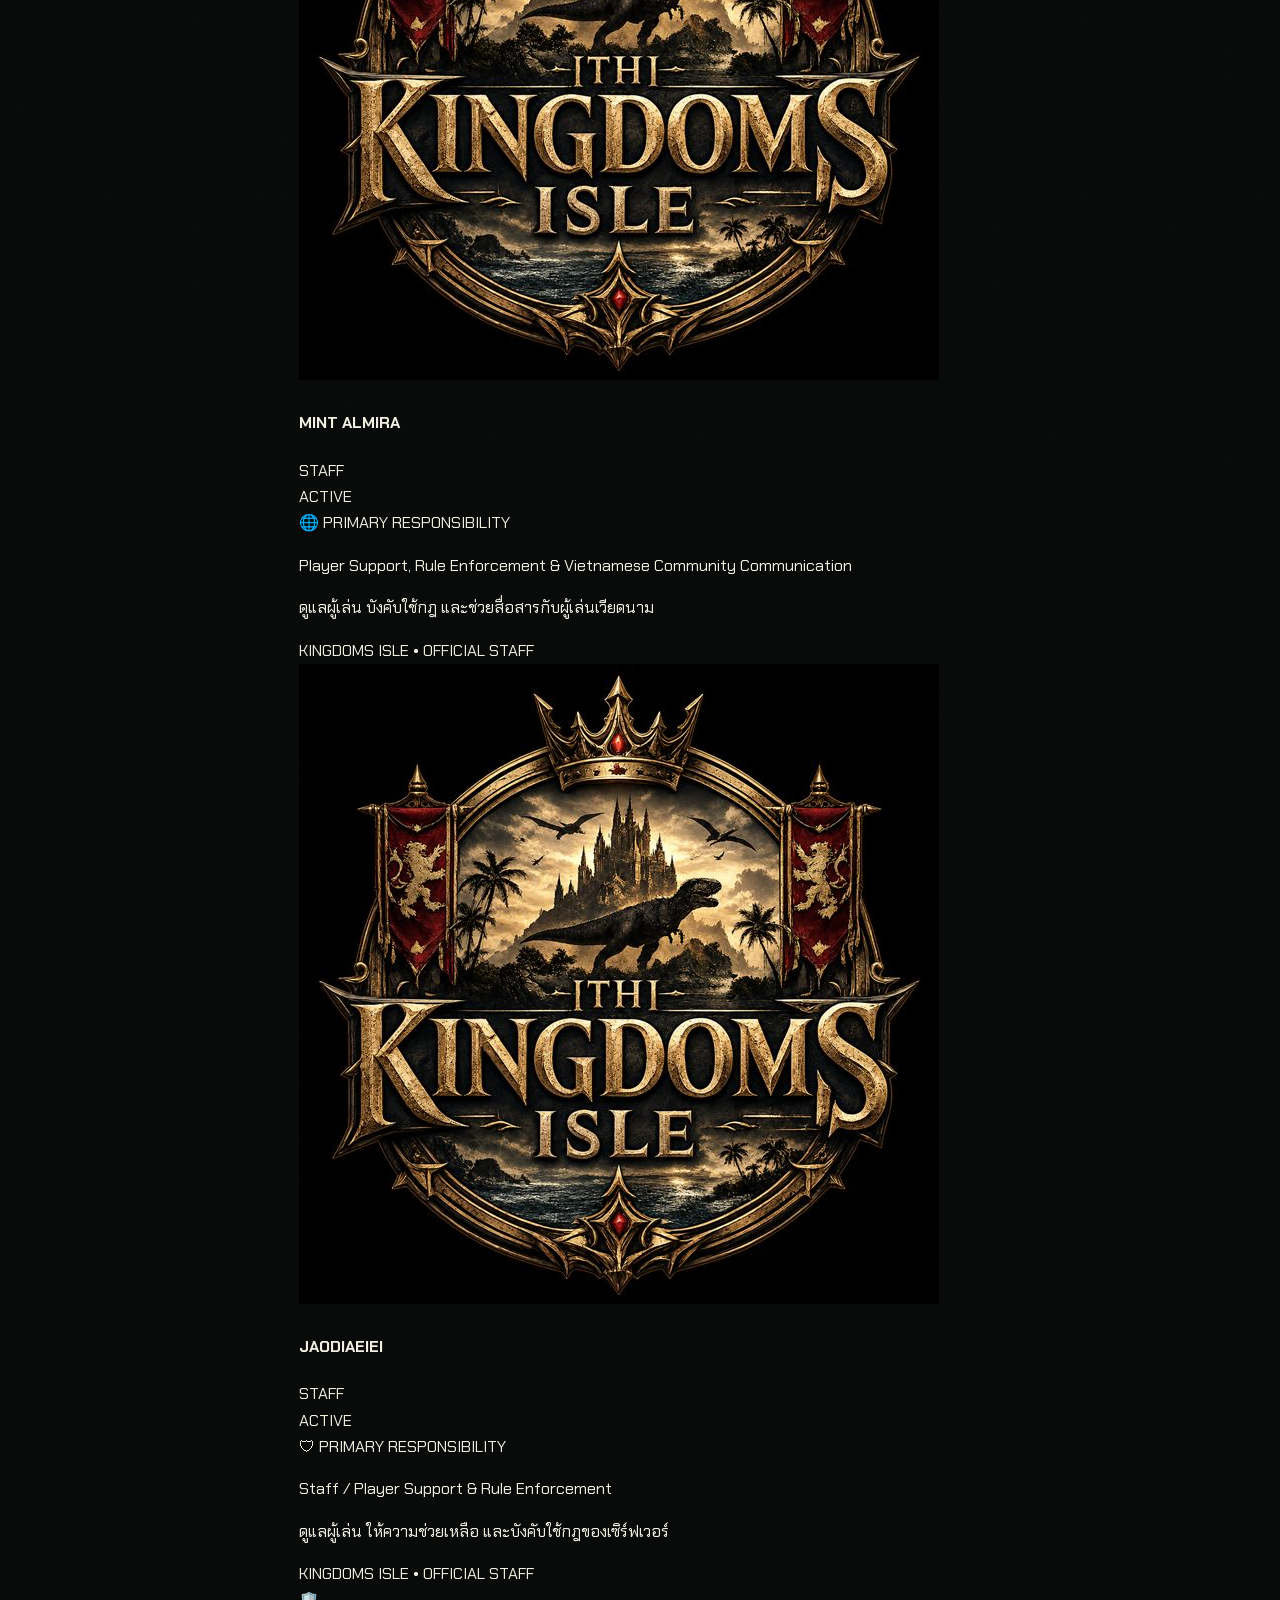
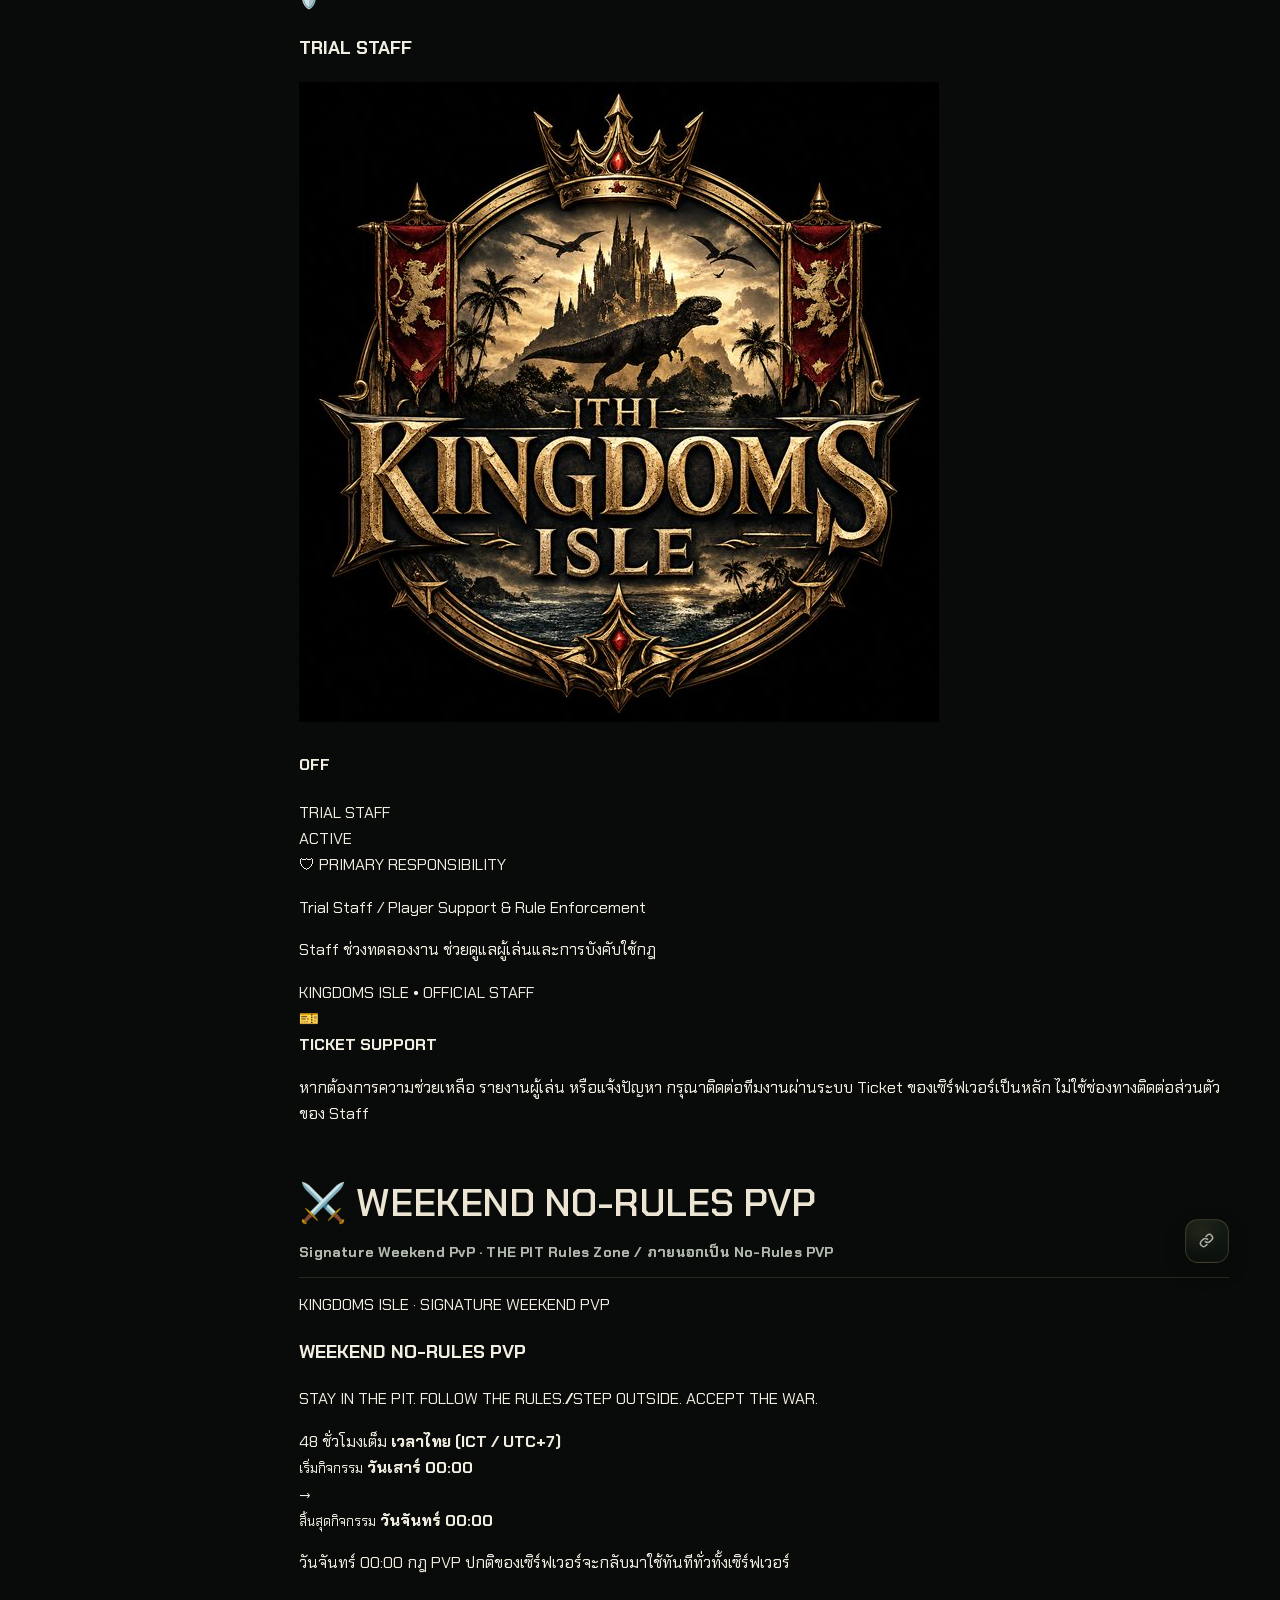
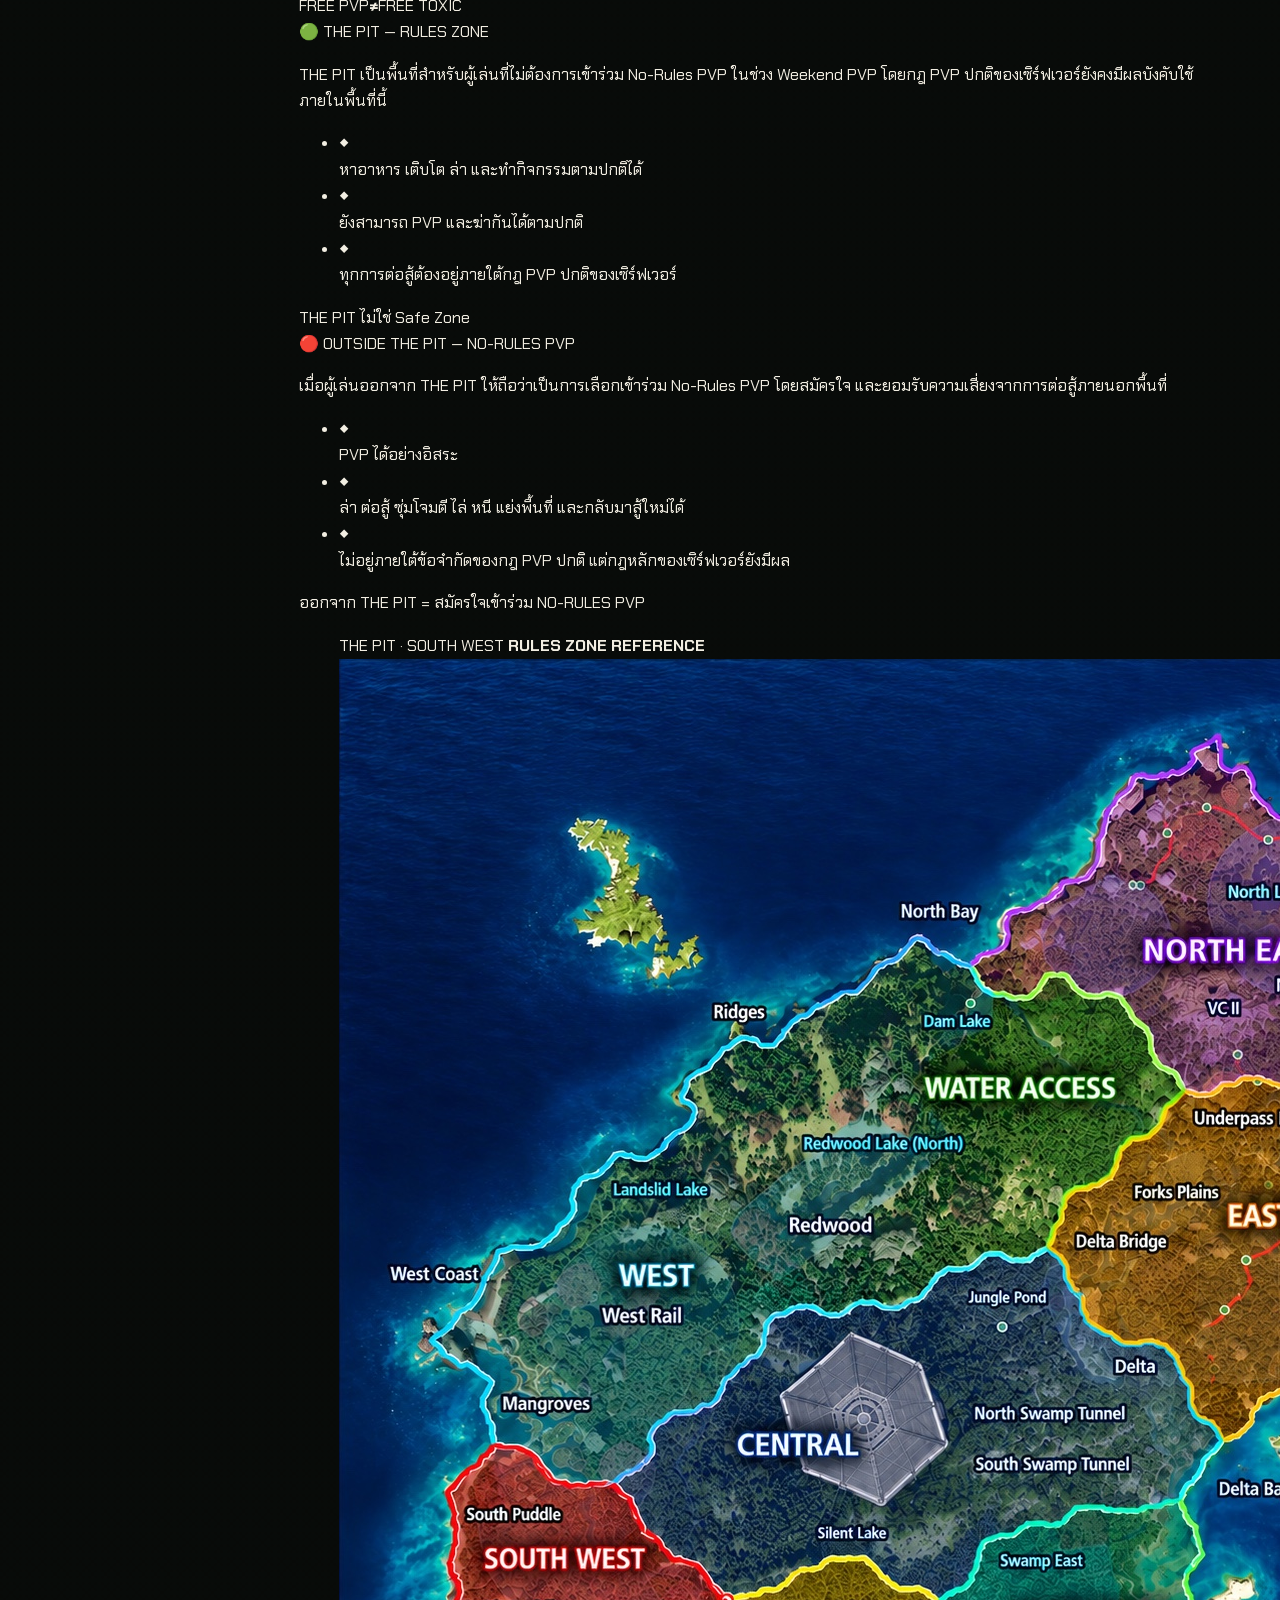
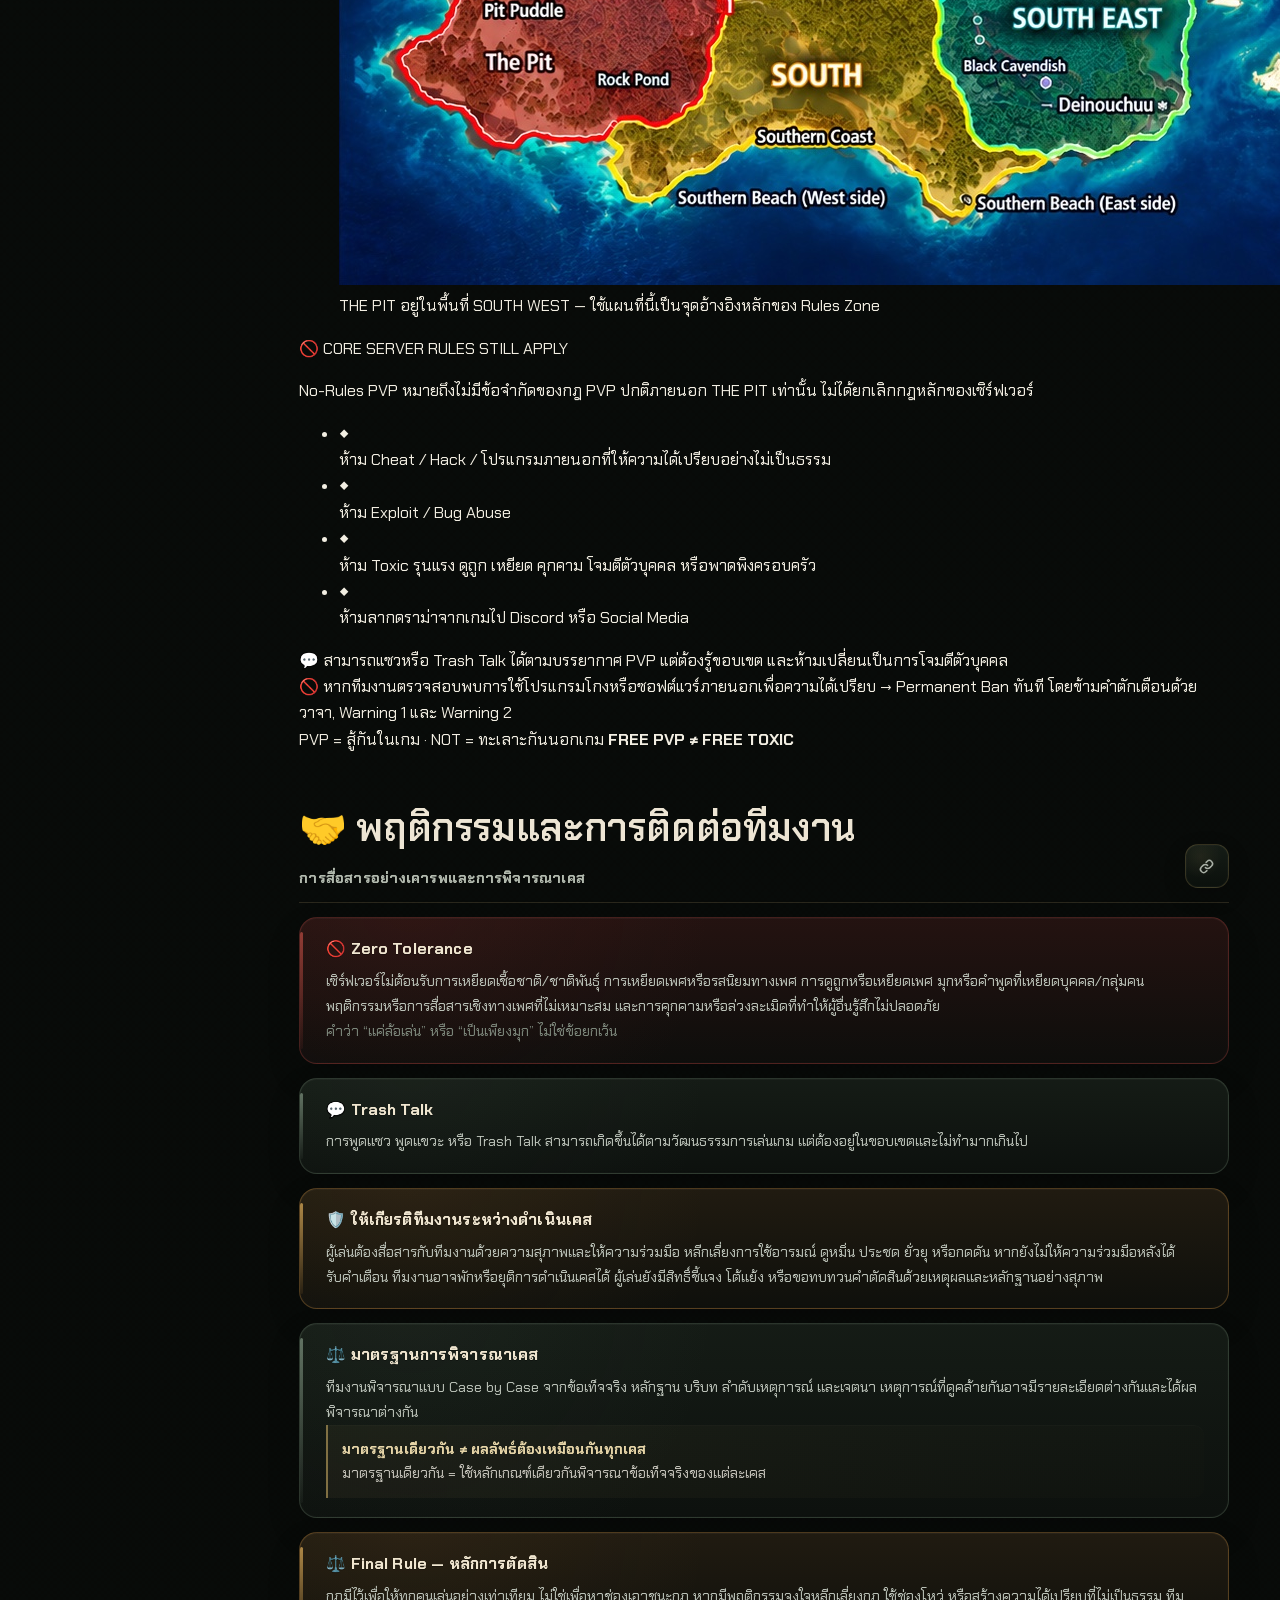
==== commit 6f4e5802: "Load Server Rules stylesheet v50" ====
--- a/index.html
+++ b/index.html
@@ -9,7 +9,7 @@
   <link rel="preconnect" href="https://fonts.googleapis.com">
   <link rel="preconnect" href="https://fonts.gstatic.com" crossorigin>
   <link href="https://fonts.googleapis.com/css2?family=Chakra+Petch:wght@400;500;600;700&display=swap" rel="stylesheet">
-  <link rel="stylesheet" href="css/style-v49.css">
+  <link rel="stylesheet" href="css/style-v50.css">
   <link rel="stylesheet" href="css/guide-entry-v1.css">
 </head>
 <body>
--- a/css/style-v50.css
+++ b/css/style-v50.css
@@ -0,0 +1,2522 @@
+﻿:root{
+  --bg:#080b09;--bg-2:#0d120f;--panel:#111813;--panel-2:#161f18;--panel-3:#1b251d;
+  --ink:#f2eee2;--muted:#a9ad9f;--gold:#d6b56a;--gold-2:#9d7b3f;--bronze:#6e5635;
+  --green:#7e9f45;--green-2:#34482a;--red:#8e3b35;--line:rgba(215,190,128,.16);
+  --shadow:0 18px 60px rgba(0,0,0,.38);--radius:20px;--sidebar:270px
+}
+*{box-sizing:border-box}
+html{scroll-behavior:smooth}
+body{margin:0;background:
+  radial-gradient(circle at 75% 0%,rgba(67,90,47,.14),transparent 32rem),
+  linear-gradient(180deg,#090c0a 0%,#070907 100%);
+  color:var(--ink);font-family:Inter,Segoe UI,Tahoma,Arial,sans-serif;line-height:1.65;overflow-x:hidden}
+button,input{font:inherit}button{color:inherit}a{color:inherit}
+::selection{background:rgba(214,181,106,.28);color:#fff}
+.skip-link{position:fixed;left:16px;top:-80px;z-index:999;background:var(--gold);color:#111;padding:10px 14px;border-radius:10px;text-decoration:none;font-weight:800}
+.skip-link:focus{top:16px}
+.site-shell{min-height:100vh}
+.topbar{position:fixed;z-index:100;top:0;left:0;right:0;height:76px;display:flex;align-items:center;justify-content:space-between;padding:0 26px;background:rgba(7,10,8,.86);backdrop-filter:blur(16px);border-bottom:1px solid var(--line)}
+.brand{display:flex;align-items:center;gap:12px;text-decoration:none;min-width:230px}
+.brand-mark{width:52px;height:52px;display:grid;place-items:center}
+.brand img{width:52px;height:52px;object-fit:contain;filter:drop-shadow(0 6px 14px rgba(0,0,0,.45))}
+.brand-copy{display:grid;line-height:1.08}
+.brand-copy strong{font-family:Georgia,'Times New Roman',serif;letter-spacing:.12em;font-size:.95rem;color:#f1e4c4}
+.brand-copy small{margin-top:6px;color:#7f897d;letter-spacing:.16em;font-size:.58rem}
+.top-actions{display:flex;align-items:center;gap:10px}
+.search-wrap{display:flex;align-items:center;gap:10px;width:min(390px,34vw);height:44px;padding:0 11px;border:1px solid var(--line);border-radius:12px;background:rgba(255,255,255,.035);transition:.2s ease}
+.search-wrap:focus-within{border-color:rgba(214,181,106,.6);box-shadow:0 0 0 3px rgba(214,181,106,.08)}
+.search-wrap>span{color:var(--gold);font-size:1.2rem}
+.search-wrap input{min-width:0;flex:1;border:0;outline:0;background:transparent;color:var(--ink)}
+.search-wrap input::placeholder{color:#70786f}
+.search-wrap kbd{padding:2px 7px;border:1px solid rgba(255,255,255,.1);border-radius:6px;color:#737c72;background:#0b0f0c;font-size:.7rem}
+.lang-switch{display:flex;border:1px solid var(--line);background:#0b100c;border-radius:11px;padding:3px}
+.lang-btn{border:0;background:transparent;color:#7f887d;min-width:39px;height:34px;border-radius:8px;cursor:pointer;font-size:.76rem;font-weight:800;letter-spacing:.08em}
+.lang-btn:hover{color:#fff}.lang-btn.active{background:linear-gradient(180deg,#2f3828,#20271d);color:#f1dfb6;box-shadow:inset 0 0 0 1px rgba(214,181,106,.2)}
+.icon-btn{border:1px solid var(--line);background:#111713;border-radius:10px;cursor:pointer}.menu-btn{display:none;width:42px;height:42px}
+.sidebar{position:fixed;z-index:70;top:76px;bottom:0;left:0;width:var(--sidebar);padding:24px 14px 16px;background:linear-gradient(180deg,rgba(12,18,14,.985),rgba(7,11,8,.99));border-right:1px solid rgba(214,181,106,.09);overflow:auto;scrollbar-width:thin;scrollbar-color:transparent transparent}
+.sidebar:hover{scrollbar-color:#3f4c38 transparent}
+.sidebar::-webkit-scrollbar{width:4px}
+.sidebar::-webkit-scrollbar-track{background:transparent}
+.sidebar::-webkit-scrollbar-thumb{background:transparent;border-radius:999px}
+.sidebar:hover::-webkit-scrollbar-thumb{background:#3f4c38}
+.sidebar-intro{padding:2px 12px 20px;margin-bottom:8px;border-bottom:1px solid rgba(255,255,255,.045);display:grid}
+.eyebrow{font-size:.66rem;letter-spacing:.24em;font-weight:900;color:var(--gold)}
+.sidebar-intro strong{margin-top:9px;font-family:Georgia,'Times New Roman',serif;font-size:1.5rem;letter-spacing:.01em;color:#eee8d9}
+.sidebar-intro small{margin-top:3px;color:#626c63;font-size:.73rem}
+.category-nav{display:grid;gap:3px;padding:8px 0 12px}
+.nav-link{position:relative;display:grid;grid-template-columns:38px minmax(0,1fr);align-items:center;gap:11px;width:100%;min-height:58px;border:1px solid transparent;border-radius:11px;background:transparent;padding:8px 10px;text-align:left;cursor:pointer;color:#929b91;transition:background .18s ease,border-color .18s ease,color .18s ease,transform .18s ease}
+.nav-link:before{content:"";position:absolute;left:-1px;top:13px;bottom:13px;width:2px;border-radius:3px;background:transparent;transition:.18s ease}
+.nav-link:hover{background:rgba(255,255,255,.025);color:#ddd8cc}
+.nav-link:hover .nav-icon{border-color:rgba(214,181,106,.18);background:#1b241d;filter:saturate(1.2) brightness(1.12)}
+.nav-link.active{background:linear-gradient(90deg,rgba(214,181,106,.075),rgba(126,159,69,.025) 72%,transparent);border-color:rgba(214,181,106,.12);color:#f0e7d3}
+.nav-link.active:before{background:var(--gold);box-shadow:0 0 10px rgba(214,181,106,.32)}
+.nav-link.active .nav-icon{background:linear-gradient(145deg,#2b3128,#171d18);border-color:rgba(214,181,106,.28);box-shadow:inset 0 0 14px rgba(214,181,106,.04),0 0 10px rgba(214,181,106,.08)}
+.nav-icon{width:38px;height:38px;border-radius:10px;display:grid;place-items:center;background:linear-gradient(180deg,#182019,#101612);border:1px solid rgba(214,181,106,.10);font-size:1.08rem;filter:saturate(1.15) brightness(1.08);box-shadow:inset 0 0 10px rgba(255,255,255,.02);transition:.18s ease}
+.nav-copy{min-width:0;display:grid;line-height:1.22}
+.nav-copy strong{font-size:.82rem;font-weight:750;color:inherit;display:-webkit-box;-webkit-line-clamp:2;-webkit-box-orient:vertical;overflow:hidden}
+.nav-copy small{display:flex;align-items:center;gap:5px;min-width:0;margin-top:5px;font-size:.68rem;color:#7f897f;letter-spacing:.02em;line-height:1.35;white-space:nowrap;overflow:hidden;text-overflow:ellipsis}
+.nav-copy small b{font-weight:900;color:#9aa597;letter-spacing:.05em}
+.nav-copy small span{color:#3f4841}
+.sidebar-footer{position:sticky;bottom:-16px;margin-top:10px;padding:18px 11px 10px;background:linear-gradient(180deg,transparent,#080c09 32%);font-size:.6rem;letter-spacing:.16em;color:#566158}
+.status-dot{display:inline-block;width:7px;height:7px;border-radius:50%;background:#7f9d4b;box-shadow:0 0 10px rgba(127,157,75,.7);margin-right:8px}
+.content{margin-left:var(--sidebar);padding-top:76px;min-width:0}
+.hero{position:relative;min-height:520px;padding:58px clamp(24px,5vw,72px) 46px;overflow:hidden;border-bottom:1px solid var(--line);background:
+  radial-gradient(circle at 76% 45%,rgba(108,130,61,.13),transparent 21rem),
+  linear-gradient(100deg,#0a0e0b 0%,#0b100d 48%,#121912 100%)}
+.hero:before{content:"";position:absolute;inset:0;background:
+  linear-gradient(rgba(255,255,255,.012) 1px,transparent 1px),
+  linear-gradient(90deg,rgba(255,255,255,.012) 1px,transparent 1px);background-size:38px 38px;mask-image:linear-gradient(to right,transparent,black 55%,transparent)}
+.hero-noise{position:absolute;inset:0;pointer-events:none;opacity:.11;background-image:url("data:image/svg+xml,%3Csvg viewBox='0 0 180 180' xmlns='http://www.w3.org/2000/svg'%3E%3Cfilter id='n'%3E%3CfeTurbulence type='fractalNoise' baseFrequency='.9' numOctaves='3' stitchTiles='stitch'/%3E%3C/filter%3E%3Crect width='100%25' height='100%25' filter='url(%23n)' opacity='.15'/%3E%3C/svg%3E")}
+.hero-grid{position:relative;z-index:2;display:grid;grid-template-columns:minmax(0,1.2fr) minmax(280px,.8fr);gap:34px;align-items:center;max-width:1400px;margin:0 auto}
+.hero h1{margin:10px 0 14px;font-family:Georgia,'Times New Roman',serif;font-size:clamp(3.5rem,7vw,7.4rem);line-height:.8;letter-spacing:-.05em;color:#e8e0cf;text-shadow:0 8px 32px rgba(0,0,0,.55)}
+.hero h1 span{display:block;color:var(--gold);font-size:.72em;letter-spacing:.05em}
+.hero-lead{max-width:720px;margin:24px 0 0;color:#aeb3a8;font-size:1.06rem}
+.hero-notice{display:flex;gap:14px;align-items:flex-start;max-width:680px;margin-top:26px;padding:16px 18px;border:1px solid rgba(214,181,106,.16);border-left:3px solid var(--gold-2);border-radius:12px;background:linear-gradient(90deg,rgba(214,181,106,.055),rgba(255,255,255,.015))}
+.notice-mark{color:var(--gold);font-size:1.35rem}.hero-notice strong{display:block;font-size:.88rem;color:#e7dcc3}.hero-notice p{margin:4px 0 0;color:#828a80;font-size:.82rem}
+.hero-stats{display:grid;grid-template-columns:repeat(3,minmax(0,1fr));gap:16px;margin-top:30px;max-width:560px}.hero-stats>div{position:relative;display:flex;flex-direction:column;align-items:flex-start;justify-content:center;min-height:88px;padding:16px 18px 15px;border:1px solid rgba(214,181,106,.12);border-radius:14px;background:linear-gradient(180deg,rgba(255,255,255,.02),rgba(255,255,255,.008)),linear-gradient(90deg,rgba(67,90,47,.08),transparent 65%);box-shadow:inset 0 0 0 1px rgba(255,255,255,.015);overflow:hidden}.hero-stats>div:before{content:"";position:absolute;left:0;top:14px;bottom:14px;width:3px;border-radius:999px;background:linear-gradient(180deg,rgba(214,181,106,.9),rgba(126,159,69,.45))}
+.hero-stats strong{display:block;margin:0;font-family:Georgia,'Times New Roman',serif;font-size:1.95rem;line-height:1;color:#edd79d;font-variant-numeric:tabular-nums;letter-spacing:0;white-space:nowrap}.hero-stats span{display:block;margin-top:8px;font-size:.68rem;font-weight:700;line-height:1.2;letter-spacing:.08em;color:#7c8779;text-transform:uppercase;white-space:nowrap}
+.hero-emblem{position:relative;min-height:400px;display:grid;place-items:center}.hero-emblem img{position:relative;z-index:2;width:min(440px,95%);aspect-ratio:1;object-fit:contain;filter:drop-shadow(0 30px 55px rgba(0,0,0,.6));opacity:.95}
+.emblem-halo{position:absolute;width:70%;aspect-ratio:1;border-radius:50%;background:radial-gradient(circle,rgba(214,181,106,.16),rgba(71,95,49,.08) 38%,transparent 70%);filter:blur(8px)}
+.quick-strip{display:grid;grid-template-columns:repeat(4,1fr);gap:1px;background:var(--line);border-bottom:1px solid var(--line)}
+.quick-card{display:flex;align-items:center;gap:13px;padding:18px 22px;border:0;background:#0d120f;cursor:pointer;text-align:left;transition:.2s}.quick-card:hover{background:#141b15}
+.quick-card>span{font-size:1.45rem;filter:saturate(.7)}.quick-card div{display:grid}.quick-card small{color:#667066;font-size:.61rem;letter-spacing:.14em}.quick-card strong{font-size:.84rem;color:#d7d3c8}
+.toolbar-mobile{display:none}
+.rules-root{max-width:1180px;margin:0 auto;padding:40px clamp(20px,4vw,54px) 70px}
+.rule-section{scroll-margin-top:96px;margin-bottom:44px}
+.section-heading{display:flex;justify-content:space-between;gap:20px;align-items:flex-end;margin-bottom:14px;padding-bottom:14px;border-bottom:1px solid var(--line)}
+.section-heading-main{display:flex;gap:14px;align-items:center}.section-number{font-family:Georgia,'Times New Roman',serif;color:#5e675d;font-size:.85rem}
+.section-heading h2{margin:0;font-family:Georgia,'Times New Roman',serif;font-size:clamp(1.75rem,3vw,2.55rem);font-weight:600;color:#ede5d4}
+.section-heading p{margin:7px 0 0;color:#b2baae;font-size:.9rem;font-weight:900;letter-spacing:.015em;line-height:1.45;text-shadow:0 0 1px rgba(255,255,255,.12)}
+.anchor-btn{flex:0 0 auto;width:44px;height:44px;display:grid;place-items:center;border:1px solid rgba(214,181,106,.20);background:radial-gradient(circle at 35% 28%,rgba(214,181,106,.08),transparent 52%),linear-gradient(180deg,#151c16,#0b100c);color:#a9b0a6;border-radius:13px;padding:0;cursor:pointer;box-shadow:inset 0 0 0 1px rgba(255,255,255,.018),0 8px 22px rgba(0,0,0,.18);transition:transform .18s ease,border-color .18s ease,color .18s ease,box-shadow .18s ease}.anchor-btn svg{width:19px;height:19px;fill:none;stroke:currentColor;stroke-width:1.9;stroke-linecap:round;stroke-linejoin:round}.anchor-btn:hover{transform:translateY(-1px);color:#e5c978;border-color:rgba(214,181,106,.46);box-shadow:inset 0 0 0 1px rgba(214,181,106,.05),0 10px 25px rgba(0,0,0,.24),0 0 16px rgba(214,181,106,.07)}.anchor-btn:active{transform:scale(.96)}.anchor-btn:focus-visible{outline:2px solid rgba(214,181,106,.65);outline-offset:3px}
+.rule-grid{display:grid;gap:12px}
+.rule-card{position:relative;border:1px solid var(--line);border-radius:16px;background:linear-gradient(180deg,rgba(24,32,25,.93),rgba(14,20,16,.96));padding:20px 22px;box-shadow:0 8px 30px rgba(0,0,0,.13)}
+.rule-card:before{content:"";position:absolute;left:0;top:16px;bottom:16px;width:2px;background:linear-gradient(180deg,transparent,var(--bronze),transparent);opacity:.55}
+.rule-card-head{display:flex;gap:12px;align-items:flex-start}.rule-index{flex:0 0 auto;min-width:42px;padding-top:1px;color:#6c746b;font-size:.72rem;font-weight:900;letter-spacing:.08em}
+.rule-card h3{margin:0;color:#e8e2d5;font-size:1rem;font-weight:800}.rule-card .rule-body{margin:8px 0 0;color:#a6ada3;font-size:.92rem}
+.rule-body p{margin:.45em 0}.rule-body ul{margin:.7em 0 .1em;padding-left:1.25rem}.rule-body li{margin:.38em 0}.rule-body strong{color:#ddd0ac}.rule-body .muted{color:#778078}
+.rule-body .quote{margin-top:10px;padding:10px 12px;background:rgba(0,0,0,.18);border-left:2px solid var(--gold-2);border-radius:0 8px 8px 0;color:#c8c6bd}
+.rule-card.warning{border-color:rgba(180,126,58,.28);background:linear-gradient(180deg,rgba(47,36,20,.34),rgba(18,20,15,.95))}
+.rule-card.danger{border-color:rgba(142,59,53,.34);background:linear-gradient(180deg,rgba(73,27,24,.25),rgba(18,18,15,.96))}
+.rule-card.success{border-color:rgba(126,159,69,.28);background:linear-gradient(180deg,rgba(52,72,42,.24),rgba(16,20,15,.96))}
+.rule-card.info{border-color:rgba(92,112,94,.32)}
+.rule-card.feature{padding:0;overflow:hidden}
+.feature-media{display:grid;grid-template-columns:minmax(0,1.18fr) minmax(340px,.82fr);min-height:390px}.feature-media img{width:100%;height:100%;object-fit:cover;object-position:center top;border-right:1px solid var(--line);background:#0b110d}.herd-reference-image{display:block}
+.feature-copy{padding:30px 32px 28px}.feature-copy .eyebrow{display:block;margin-bottom:9px;color:#d8b861;font-size:.68rem;letter-spacing:.2em;font-weight:900}.feature-copy h3{margin:0 0 10px;font-family:Georgia,'Times New Roman',serif;font-size:clamp(2rem,2.5vw,2.5rem);line-height:1.05;letter-spacing:.025em;color:#f0e3c5}
+.pack-table{width:100%;border-collapse:collapse;margin-top:14px}.pack-table th,.pack-table td{padding:10px 12px;border-bottom:1px solid rgba(255,255,255,.055);text-align:left}
+.pack-table th{font-size:.66rem;letter-spacing:.11em;color:#757f74}.pack-table td:last-child{text-align:right;color:#e0c886;font-family:Georgia,'Times New Roman',serif;font-size:1.1rem}
+.token-grid{display:grid;grid-template-columns:repeat(2,minmax(0,1fr));gap:12px;margin-top:18px}.token-tier{padding:15px 16px 14px;border:1px solid rgba(214,181,106,.10);border-radius:13px;background:linear-gradient(180deg,rgba(8,13,10,.30),rgba(4,8,6,.22));box-shadow:inset 0 1px 0 rgba(255,255,255,.015)}
+.token-tier-title{display:flex;align-items:baseline;justify-content:space-between;gap:10px;color:#efe4ce;font-size:.94rem;line-height:1.35}.token-tier-title>span{font-weight:850}.token-tier-title em{font-style:normal;color:#c8ab64;font-size:.63rem;letter-spacing:.13em;font-weight:900;white-space:nowrap}.token-tier small{display:block;margin-top:10px;color:#aeb6aa;font-size:.78rem;line-height:1.72}.feature-copy>.rule-body{font-size:.94rem}.feature-copy>.rule-body p{margin:.55em 0}.feature-copy>.rule-body strong{color:#ead7a6}.feature-copy .quote{margin-top:12px;padding:12px 13px;line-height:1.65}
+.no-results{max-width:760px;margin:40px auto 90px;text-align:center;padding:50px 24px;border:1px dashed var(--line);border-radius:18px;color:#7a8278}.no-results>span{font-size:2.2rem;color:var(--gold)}
+.no-results h2{color:#d9d2c2;font-family:Georgia,'Times New Roman',serif}
+.site-footer{display:flex;align-items:center;justify-content:center;gap:15px;padding:34px 20px 48px;border-top:1px solid var(--line);color:#6b746a;text-align:left}.site-footer img{width:54px;height:54px;object-fit:contain;opacity:.72}
+.site-footer strong{font-family:Georgia,'Times New Roman',serif;letter-spacing:.12em;color:#b9ad91}.site-footer p{margin:3px 0 0;font-size:.72rem;letter-spacing:.08em}
+.toast{position:fixed;z-index:200;right:20px;bottom:20px;transform:translateY(20px);opacity:0;pointer-events:none;padding:11px 14px;background:#1a211b;border:1px solid var(--line);border-radius:10px;box-shadow:var(--shadow);color:#d9d2c2;font-size:.8rem;transition:.2s}
+.toast.show{transform:none;opacity:1}mark{background:rgba(214,181,106,.22);color:#fff2ca;border-radius:3px;padding:0 2px}
+@media(max-width:1080px){
+  :root{--sidebar:235px}.hero{padding-left:34px;padding-right:34px}.hero-grid{grid-template-columns:1fr .72fr}.hero-emblem{min-height:320px}.quick-card{padding:15px 14px}
+}
+@media(max-width:860px){
+  .topbar{padding:0 14px}.brand{min-width:0}.brand-copy{display:none}.desktop-search{display:none}.menu-btn{display:block}
+  .sidebar{transform:translateX(-102%);transition:transform .24s ease;width:min(320px,86vw);box-shadow:20px 0 60px rgba(0,0,0,.5)}.sidebar.open{transform:none}
+  .content{margin-left:0}.hero{padding:38px 22px}.hero-grid{grid-template-columns:1fr}.hero-emblem{position:absolute;right:-90px;top:20px;opacity:.16;width:360px;pointer-events:none}.hero-copy{position:relative;z-index:3}
+  .quick-strip{grid-template-columns:repeat(2,1fr)}.toolbar-mobile{display:block;padding:20px 20px 0}.mobile-search{width:100%}.rules-root{padding-top:28px}
+}
+@media(max-width:620px){
+  .topbar{height:68px}.content{padding-top:68px}.sidebar{top:68px}.brand img,.brand-mark{width:46px;height:46px}.lang-btn{min-width:35px}
+  .hero{min-height:470px}.hero h1{font-size:clamp(3.2rem,18vw,5rem)}.hero-lead{font-size:.95rem}.hero-stats{grid-template-columns:1fr 1fr;gap:12px;max-width:100%}.hero-stats>div{min-height:80px;padding:14px 15px}.hero-stats>div:last-child{grid-column:1 / -1}.hero-stats strong{font-size:1.65rem}
+  .quick-strip{grid-template-columns:1fr 1fr}.quick-card{padding:13px 12px;gap:9px}.quick-card>span{font-size:1.2rem}.quick-card strong{font-size:.75rem}
+  .section-heading{align-items:flex-start}.section-heading-main{align-items:flex-start}.rule-card{padding:17px}.rule-card-head{gap:8px}.rule-index{min-width:32px}
+  .feature-media{grid-template-columns:1fr}.feature-media img{height:360px;border-right:0;border-bottom:1px solid var(--line)}.feature-copy{padding:20px}.token-grid{grid-template-columns:1fr}
+}
+@media(max-width:410px){
+  .lang-switch{padding:2px}.lang-btn{min-width:31px;padding:0 5px}.quick-strip{grid-template-columns:1fr}
+}
+
+
+
+
+/* v10 â€” Premium quick navigation + visual rule cards + Herd image fidelity */
+.quick-strip{
+  position:relative;
+  display:grid;
+  grid-template-columns:repeat(4,minmax(0,1fr));
+  gap:12px;
+  padding:14px clamp(18px,3vw,34px);
+  background:
+    linear-gradient(180deg,rgba(8,12,9,.98),rgba(10,15,11,.96)),
+    radial-gradient(circle at 50% 0%,rgba(126,159,69,.07),transparent 55%);
+  border-bottom:1px solid rgba(214,181,106,.12);
+}
+.quick-strip:before{
+  content:"";position:absolute;inset:0;pointer-events:none;
+  background:linear-gradient(90deg,transparent,rgba(214,181,106,.035),transparent);
+}
+.quick-card{
+  position:relative;
+  min-height:72px;
+  display:grid;
+  grid-template-columns:44px minmax(0,1fr);
+  align-items:center;
+  gap:13px;
+  padding:12px 16px;
+  border:1px solid rgba(214,181,106,.10);
+  border-radius:14px;
+  background:linear-gradient(180deg,rgba(22,30,23,.80),rgba(10,15,11,.92));
+  box-shadow:inset 0 1px 0 rgba(255,255,255,.018),0 8px 24px rgba(0,0,0,.12);
+  overflow:hidden;
+  transition:transform .18s ease,border-color .18s ease,background .18s ease,box-shadow .18s ease;
+}
+.quick-card:after{
+  content:"";position:absolute;left:0;right:0;bottom:0;height:2px;
+  background:linear-gradient(90deg,transparent,rgba(214,181,106,.7),transparent);
+  opacity:0;transform:scaleX(.35);transition:.18s ease;
+}
+.quick-card:hover{
+  transform:translateY(-1px);
+  border-color:rgba(214,181,106,.24);
+  background:linear-gradient(180deg,rgba(30,39,30,.92),rgba(12,18,13,.97));
+  box-shadow:inset 0 1px 0 rgba(255,255,255,.025),0 10px 28px rgba(0,0,0,.18);
+}
+.quick-card.active{
+  border-color:rgba(214,181,106,.32);
+  background:
+    radial-gradient(circle at 18% 50%,rgba(126,159,69,.13),transparent 42%),
+    linear-gradient(180deg,rgba(31,39,29,.96),rgba(13,19,14,.98));
+  box-shadow:inset 0 0 0 1px rgba(214,181,106,.035),0 10px 30px rgba(0,0,0,.20),0 0 18px rgba(214,181,106,.035);
+}
+.quick-card.active:after{opacity:1;transform:scaleX(1)}
+.quick-card>span{
+  width:44px;height:44px;display:grid;place-items:center;
+  border:1px solid rgba(214,181,106,.12);border-radius:12px;
+  background:linear-gradient(180deg,#182019,#0d120f);
+  font-size:1.12rem;filter:saturate(.82);transition:.18s ease;
+}
+.quick-card:hover>span,.quick-card.active>span{
+  color:#ead39a;border-color:rgba(214,181,106,.25);
+  box-shadow:inset 0 0 14px rgba(214,181,106,.035);
+}
+.quick-card div{display:flex;flex-direction:column;min-width:0;line-height:1.15}
+.quick-card small{order:0;color:#69756b;font-size:.57rem;font-weight:800;letter-spacing:.18em;text-transform:uppercase}
+.quick-card strong{order:1;margin-top:7px;color:#e6dfcf;font-size:.84rem;font-weight:800;white-space:nowrap;overflow:hidden;text-overflow:ellipsis}
+.quick-card.active small{color:#9d8b62}.quick-card.active strong{color:#f0e3c4}
+
+.visual-rule{padding:0;overflow:hidden}
+.visual-rule:before{display:none}
+.visual-rule{display:grid;grid-template-columns:minmax(0,1.08fr) minmax(360px,.92fr);min-height:390px}
+.visual-rule-media{position:relative;min-height:390px;background:#090e0a;overflow:hidden;border-right:1px solid rgba(214,181,106,.12)}
+.visual-rule-media:after{content:"";position:absolute;inset:0;pointer-events:none;box-shadow:inset -22px 0 36px rgba(5,8,6,.32)}
+.visual-rule-media img{display:block;width:100%;height:100%;min-height:390px;object-fit:cover;object-position:center center}
+.visual-rule-copy{padding:26px 28px;display:flex;align-items:center}
+.visual-rule-copy .rule-card-head{width:100%}
+.visual-rule-copy .rule-card-copy{min-width:0}
+.visual-rule-copy .rule-body{font-size:.91rem;line-height:1.72}
+.visual-rule-copy .rule-body ul{display:grid;grid-template-columns:repeat(2,minmax(0,1fr));gap:4px 18px;margin:.7em 0 .8em}
+.visual-rule-copy .quote{margin-top:14px}
+
+.herd-reference-image{
+  object-fit:contain!important;
+  object-position:center center!important;
+  background:#0a100c;
+  padding:8px;
+}
+.feature-copy{padding:30px 32px 28px}
+.feature-copy .eyebrow{display:block;margin-bottom:9px;color:#d8b861;font-size:.68rem;letter-spacing:.2em;font-weight:900}
+.feature-copy h3{margin:0 0 10px;font-family:Georgia,'Times New Roman',serif;font-size:clamp(2rem,2.5vw,2.5rem);line-height:1.05;letter-spacing:.025em;color:#f0e3c5}
+.token-grid{gap:12px;margin-top:18px}
+.token-tier{padding:15px 16px 14px;border-color:rgba(214,181,106,.10);background:linear-gradient(180deg,rgba(8,13,10,.30),rgba(4,8,6,.22))}
+.token-tier-title{display:flex;align-items:baseline;justify-content:space-between;gap:10px;color:#efe4ce;font-size:.94rem;line-height:1.35}
+.token-tier-title>span{font-weight:850}.token-tier-title em{font-style:normal;color:#c8ab64;font-size:.63rem;letter-spacing:.13em;font-weight:900;white-space:nowrap}
+.token-tier small{display:block;margin-top:10px;color:#aeb6aa;font-size:.78rem;line-height:1.72}
+
+@media(max-width:860px){
+  .quick-strip{grid-template-columns:repeat(2,minmax(0,1fr));gap:9px;padding:12px 14px}
+  .visual-rule{grid-template-columns:1fr}
+  .visual-rule-media{min-height:0;aspect-ratio:16/9;border-right:0;border-bottom:1px solid rgba(214,181,106,.12)}
+  .visual-rule-media img{min-height:0;aspect-ratio:16/9}
+  .visual-rule-copy{padding:22px}
+}
+@media(max-width:620px){
+  .quick-strip{grid-template-columns:1fr 1fr}
+  .quick-card{min-height:64px;grid-template-columns:38px minmax(0,1fr);padding:10px 11px;gap:10px}
+  .quick-card>span{width:38px;height:38px;border-radius:10px;font-size:1rem}
+  .quick-card small{font-size:.52rem;letter-spacing:.13em}.quick-card strong{font-size:.76rem}
+  .visual-rule-copy{padding:18px 17px}
+  .visual-rule-copy .rule-card-head{gap:8px}
+  .visual-rule-copy .rule-body ul{grid-template-columns:1fr}
+  .herd-reference-image{padding:4px}
+}
+@media(max-width:410px){
+  .quick-strip{grid-template-columns:1fr}
+}
+
+
+/* v11 â€” Kingdoms Isle portal font system */
+html,body,button,input,select,textarea{
+  font-family:"Chakra Petch","Leelawadee UI","Segoe UI",sans-serif;
+}
+.brand-copy strong,
+.sidebar-intro strong,
+.hero h1,
+.hero h1 span,
+.hero-stats strong,
+.section-number,
+.section-heading h2,
+.rule-card h3,
+.feature-copy h3,
+.pack-table td:last-child,
+.site-footer strong{
+  font-family:"Chakra Petch","Leelawadee UI","Segoe UI",sans-serif;
+}
+.hero h1{
+  font-weight:600;
+  letter-spacing:-.035em;
+  line-height:.88;
+}
+.hero h1 span{
+  font-weight:600;
+  letter-spacing:.02em;
+}
+.section-heading h2{
+  font-weight:600;
+  letter-spacing:-.01em;
+}
+.rule-card h3,
+.quick-card strong,
+.nav-copy strong{
+  font-weight:600;
+}
+.eyebrow,
+.quick-card small,
+.brand-copy small,
+.hero-stats span{
+  font-family:"Chakra Petch","Leelawadee UI","Segoe UI",sans-serif;
+  font-weight:600;
+}
+
+
+/* v13 â€” simplified directory, consistent cards, rule-title numbering */
+.nav-link{
+  grid-template-columns:42px minmax(0,1fr);
+  min-height:62px;
+  gap:12px;
+  padding:9px 11px;
+}
+.nav-icon{
+  width:42px;
+  height:42px;
+}
+.nav-copy{
+  display:block;
+  line-height:1.34;
+}
+.nav-copy strong{
+  display:block;
+  font-size:.94rem;
+  font-weight:600;
+  line-height:1.35;
+  white-space:normal;
+  overflow:visible;
+  -webkit-line-clamp:unset;
+  overflow-wrap:anywhere;
+}
+.nav-copy small{display:none!important}
+
+.section-heading-main{gap:0}
+.section-number{display:none!important}
+
+.rule-card{
+  overflow:hidden;
+  padding:19px 22px;
+}
+.rule-card-head{
+  display:block;
+}
+.rule-card-copy{
+  width:100%;
+  min-width:0;
+}
+.rule-index{display:none!important}
+.rule-card h3{
+  line-height:1.45;
+}
+.rule-card .rule-body{
+  width:100%;
+  line-height:1.72;
+}
+.visual-rule .rule-card{
+  padding:0;
+}
+
+/* Keep quick links premium and visually separate from table-like layouts */
+.quick-card{
+  isolation:isolate;
+}
+.quick-card strong{
+  font-size:.86rem;
+}
+.quick-card small{
+  opacity:.9;
+}
+
+@media(max-width:860px){
+  .nav-link{min-height:58px}
+  .nav-copy strong{font-size:.9rem}
+}
+@media(max-width:620px){
+  .rule-card{padding:17px 16px}
+  .rule-card h3{font-size:.95rem}
+}
+
+
+/* v14 â€” compact Hero proportions matched closer to main Kingdoms Isle portal */
+.hero{
+  min-height:410px;
+  padding:34px clamp(24px,4vw,56px) 30px;
+}
+.hero-grid{
+  grid-template-columns:minmax(0,1.08fr) minmax(260px,.92fr);
+  gap:28px;
+  max-width:1320px;
+}
+.hero h1{
+  margin:8px 0 10px;
+  font-size:clamp(3rem,5vw,5.6rem);
+  line-height:.86;
+}
+.hero h1 span{
+  font-size:.70em;
+}
+.hero-lead{
+  max-width:650px;
+  margin:16px 0 0;
+  font-size:.98rem;
+}
+.hero-notice{
+  max-width:610px;
+  margin-top:18px;
+  padding:12px 14px;
+  gap:12px;
+}
+.notice-mark{font-size:1.15rem}
+.hero-notice strong{font-size:.84rem}
+.hero-notice p{font-size:.76rem}
+.hero-stats{
+  gap:12px;
+  margin-top:18px;
+  max-width:490px;
+}
+.hero-stats>div{
+  min-height:68px;
+  padding:12px 14px 11px;
+  border-radius:12px;
+}
+.hero-stats>div:before{
+  top:11px;
+  bottom:11px;
+}
+.hero-stats strong{
+  font-size:1.55rem;
+}
+.hero-stats span{
+  margin-top:6px;
+  font-size:.62rem;
+}
+.hero-emblem{
+  min-height:310px;
+}
+.hero-emblem img{
+  width:min(350px,86%);
+  filter:drop-shadow(0 24px 44px rgba(0,0,0,.55));
+}
+.emblem-halo{
+  width:62%;
+}
+
+@media(max-width:1100px){
+  .hero{
+    min-height:390px;
+    padding:30px 30px 28px;
+  }
+  .hero h1{
+    font-size:clamp(2.9rem,6vw,4.9rem);
+  }
+  .hero-emblem{
+    min-height:280px;
+  }
+  .hero-emblem img{
+    width:min(315px,84%);
+  }
+}
+
+@media(max-width:860px){
+  .hero{
+    min-height:380px;
+    padding:30px 22px 26px;
+  }
+  .hero-grid{
+    grid-template-columns:1fr;
+    gap:18px;
+  }
+  .hero h1{
+    font-size:clamp(3rem,12vw,4.7rem);
+  }
+  .hero-lead{
+    margin-top:14px;
+  }
+  .hero-notice{
+    margin-top:16px;
+  }
+  .hero-stats{
+    margin-top:16px;
+  }
+  .hero-emblem{
+    width:300px;
+    min-height:300px;
+    right:-78px;
+    top:6px;
+  }
+}
+
+@media(max-width:620px){
+  .hero{
+    min-height:360px;
+    padding:26px 18px 24px;
+  }
+  .hero h1{
+    font-size:clamp(2.75rem,16vw,4.25rem);
+  }
+  .hero-lead{
+    font-size:.9rem;
+  }
+  .hero-notice{
+    padding:11px 12px;
+  }
+  .hero-stats{
+    gap:10px;
+  }
+  .hero-stats>div{
+    min-height:62px;
+    padding:10px 12px;
+  }
+  .hero-stats strong{
+    font-size:1.4rem;
+  }
+}
+
+
+/* v15 â€” shrink the entire Hero frame, not only its contents */
+.hero{
+  min-height:330px;
+  padding:20px clamp(22px,3.2vw,44px) 18px;
+}
+.hero-grid{
+  grid-template-columns:minmax(0,1.12fr) minmax(240px,.88fr);
+  gap:22px;
+  max-width:1180px;
+  min-height:290px;
+}
+.hero-copy{
+  align-self:center;
+}
+.hero .eyebrow{
+  margin-bottom:4px;
+}
+.hero h1{
+  margin:4px 0 6px;
+  font-size:clamp(2.7rem,4.2vw,4.5rem);
+  line-height:.88;
+}
+.hero-lead{
+  margin-top:10px;
+  max-width:610px;
+  font-size:.92rem;
+}
+.hero-notice{
+  max-width:570px;
+  margin-top:12px;
+  padding:10px 12px;
+  gap:10px;
+  border-radius:10px;
+}
+.notice-mark{font-size:1.05rem}
+.hero-notice strong{font-size:.80rem}
+.hero-notice p{
+  margin-top:2px;
+  font-size:.71rem;
+  line-height:1.35;
+}
+.hero-stats{
+  max-width:450px;
+  gap:10px;
+  margin-top:12px;
+}
+.hero-stats>div{
+  min-height:56px;
+  padding:9px 12px 8px;
+  border-radius:10px;
+}
+.hero-stats>div:before{
+  top:9px;
+  bottom:9px;
+  width:2px;
+}
+.hero-stats strong{
+  font-size:1.32rem;
+}
+.hero-stats span{
+  margin-top:4px;
+  font-size:.56rem;
+}
+.hero-emblem{
+  min-height:245px;
+  max-height:270px;
+}
+.hero-emblem img{
+  width:min(275px,78%);
+  max-height:270px;
+}
+.emblem-halo{
+  width:54%;
+}
+
+@media(max-width:1100px){
+  .hero{
+    min-height:320px;
+    padding:19px 26px 17px;
+  }
+  .hero-grid{
+    min-height:280px;
+    max-width:1050px;
+    gap:18px;
+  }
+  .hero h1{
+    font-size:clamp(2.65rem,5vw,4.2rem);
+  }
+  .hero-emblem{
+    min-height:225px;
+    max-height:245px;
+  }
+  .hero-emblem img{
+    width:min(250px,76%);
+    max-height:245px;
+  }
+}
+
+@media(max-width:860px){
+  .hero{
+    min-height:315px;
+    padding:22px 20px 18px;
+  }
+  .hero-grid{
+    min-height:0;
+    gap:12px;
+  }
+  .hero h1{
+    font-size:clamp(2.7rem,11vw,4.15rem);
+  }
+  .hero-lead{
+    margin-top:9px;
+  }
+  .hero-notice{
+    margin-top:11px;
+  }
+  .hero-stats{
+    margin-top:11px;
+  }
+  .hero-emblem{
+    width:250px;
+    min-height:250px;
+    max-height:250px;
+    right:-70px;
+    top:4px;
+  }
+  .hero-emblem img{
+    width:220px;
+    max-height:220px;
+  }
+}
+
+@media(max-width:620px){
+  .hero{
+    min-height:300px;
+    padding:20px 16px 16px;
+  }
+  .hero h1{
+    font-size:clamp(2.55rem,15vw,3.9rem);
+  }
+  .hero-lead{
+    font-size:.86rem;
+  }
+  .hero-notice{
+    padding:9px 10px;
+  }
+  .hero-stats{
+    gap:8px;
+  }
+  .hero-stats>div{
+    min-height:52px;
+    padding:8px 10px;
+  }
+  .hero-stats strong{
+    font-size:1.24rem;
+  }
+}
+
+
+/* v16 â€” split Hero into two separate framed panels */
+.hero{
+  min-height:0;
+  padding:18px clamp(18px,2.4vw,32px) 16px;
+  background:
+    radial-gradient(circle at 78% 45%,rgba(108,130,61,.10),transparent 20rem),
+    linear-gradient(100deg,#090d0a 0%,#0b100d 48%,#101711 100%);
+}
+.hero-grid{
+  display:grid;
+  grid-template-columns:minmax(0,1.38fr) minmax(300px,.92fr);
+  gap:18px;
+  max-width:1320px;
+  min-height:0;
+  align-items:stretch;
+}
+.hero-copy,
+.hero-emblem{
+  position:relative;
+  overflow:hidden;
+  border:1px solid rgba(214,181,106,.22);
+  border-radius:18px;
+  background:
+    radial-gradient(circle at 88% 18%,rgba(126,159,69,.08),transparent 34%),
+    linear-gradient(180deg,rgba(18,25,19,.94),rgba(10,15,11,.97));
+  box-shadow:
+    inset 0 1px 0 rgba(255,255,255,.018),
+    0 14px 34px rgba(0,0,0,.16);
+}
+.hero-copy{
+  align-self:stretch;
+  padding:24px 28px 22px;
+}
+.hero-copy:before,
+.hero-emblem:before{
+  content:"";
+  position:absolute;
+  inset:0;
+  pointer-events:none;
+  background:
+    radial-gradient(circle at 82% 50%,transparent 0 34%,rgba(214,181,106,.04) 34.2%,transparent 34.5%),
+    radial-gradient(circle at 82% 50%,transparent 0 49%,rgba(214,181,106,.025) 49.2%,transparent 49.5%);
+  opacity:.65;
+}
+.hero-copy > *,
+.hero-emblem > *{
+  position:relative;
+  z-index:2;
+}
+.hero .eyebrow{
+  margin-bottom:3px;
+}
+.hero h1{
+  margin:4px 0 5px;
+  font-size:clamp(2.6rem,4vw,4.35rem);
+  line-height:.88;
+}
+.hero-lead{
+  margin-top:9px;
+  max-width:600px;
+  font-size:.9rem;
+}
+.hero-notice{
+  max-width:100%;
+  margin-top:12px;
+  padding:10px 12px;
+  gap:10px;
+}
+.hero-stats{
+  max-width:520px;
+  gap:10px;
+  margin-top:12px;
+}
+.hero-stats>div{
+  min-height:54px;
+  padding:9px 12px 8px;
+}
+.hero-stats strong{
+  font-size:1.28rem;
+}
+.hero-stats span{
+  margin-top:4px;
+  font-size:.55rem;
+}
+
+.hero-emblem{
+  min-height:280px;
+  max-height:none;
+  display:grid;
+  place-items:center;
+  padding:14px;
+}
+.hero-emblem img{
+  width:min(300px,82%);
+  max-height:300px;
+  aspect-ratio:1;
+  object-fit:contain;
+  filter:drop-shadow(0 20px 38px rgba(0,0,0,.58));
+}
+.emblem-halo{
+  width:58%;
+  opacity:.8;
+}
+
+@media(max-width:1100px){
+  .hero-grid{
+    grid-template-columns:minmax(0,1.28fr) minmax(270px,.82fr);
+    gap:15px;
+  }
+  .hero-copy{
+    padding:22px 24px 20px;
+  }
+  .hero-emblem{
+    min-height:260px;
+  }
+  .hero-emblem img{
+    width:min(270px,82%);
+    max-height:270px;
+  }
+}
+
+@media(max-width:860px){
+  .hero{
+    padding:14px;
+  }
+  .hero-grid{
+    grid-template-columns:1fr;
+    gap:12px;
+  }
+  .hero-copy{
+    padding:20px 18px 18px;
+  }
+  .hero-emblem{
+    position:relative;
+    inset:auto;
+    width:auto;
+    min-height:230px;
+    max-height:none;
+    opacity:1;
+    padding:12px;
+  }
+  .hero-emblem img{
+    width:min(230px,64vw);
+    max-height:230px;
+  }
+}
+
+@media(max-width:620px){
+  .hero{
+    padding:12px;
+  }
+  .hero-copy,
+  .hero-emblem{
+    border-radius:14px;
+  }
+  .hero-copy{
+    padding:18px 15px 16px;
+  }
+  .hero h1{
+    font-size:clamp(2.4rem,14vw,3.7rem);
+  }
+  .hero-stats{
+    grid-template-columns:repeat(3,minmax(0,1fr));
+  }
+  .hero-stats>div:last-child{
+    grid-column:auto;
+  }
+  .hero-emblem{
+    min-height:205px;
+  }
+  .hero-emblem img{
+    width:min(205px,62vw);
+    max-height:205px;
+  }
+}
+
+@media(max-width:460px){
+  .hero-stats{
+    grid-template-columns:1fr 1fr;
+  }
+  .hero-stats>div:last-child{
+    grid-column:1/-1;
+  }
+}
+
+
+/* v17 â€” fix stretched split Hero + blend logo black background */
+@media(min-width:861px){
+  .hero{
+    padding-top:14px;
+    padding-bottom:14px;
+  }
+  .hero-grid{
+    align-items:start;
+    min-height:0;
+    max-width:1240px;
+  }
+  .hero-copy,
+  .hero-emblem{
+    box-sizing:border-box;
+    height:310px;
+    min-height:310px;
+    max-height:310px;
+  }
+  .hero-copy{
+    padding:20px 24px 18px;
+  }
+  .hero-emblem{
+    padding:10px;
+  }
+  .hero-emblem img{
+    width:min(245px,76%);
+    max-height:245px;
+  }
+}
+
+.hero-emblem img,
+.brand-mark img,
+.site-footer img{
+  background:transparent!important;
+  mix-blend-mode:screen;
+}
+
+@media(max-width:1100px) and (min-width:861px){
+  .hero-copy,
+  .hero-emblem{
+    height:300px;
+    min-height:300px;
+    max-height:300px;
+  }
+  .hero-copy{
+    padding:18px 20px 16px;
+  }
+  .hero-emblem img{
+    width:min(230px,74%);
+    max-height:230px;
+  }
+}
+
+@media(max-width:860px){
+  .hero-copy,
+  .hero-emblem{
+    height:auto;
+    max-height:none;
+  }
+  .hero-emblem img{
+    mix-blend-mode:screen;
+  }
+}
+
+
+/* v18 â€” repair Hero card clipping and center emblem stack */
+@media(min-width:861px){
+  .hero{
+    padding-top:12px;
+    padding-bottom:12px;
+  }
+  .hero-grid{
+    align-items:stretch;
+    grid-auto-rows:330px;
+    max-width:1240px;
+  }
+  .hero-copy,
+  .hero-emblem{
+    height:330px;
+    min-height:330px;
+    max-height:330px;
+  }
+  .hero-copy{
+    padding:16px 20px 14px;
+  }
+  .hero .eyebrow{
+    margin-bottom:2px;
+  }
+  .hero h1{
+    margin:2px 0 4px;
+    font-size:clamp(2.5rem,3.6vw,3.9rem);
+    line-height:.88;
+  }
+  .hero-lead{
+    margin-top:7px;
+    font-size:.84rem;
+  }
+  .hero-notice{
+    margin-top:9px;
+    padding:8px 10px;
+  }
+  .hero-stats{
+    margin-top:9px;
+    gap:9px;
+  }
+  .hero-stats>div{
+    min-height:50px;
+    padding:7px 10px;
+  }
+  .hero-stats strong{
+    font-size:1.18rem;
+  }
+
+  .hero-emblem{
+    display:grid;
+    grid-template-areas:"hero-stack";
+    place-items:center;
+    padding:10px;
+  }
+  .hero-emblem > *{
+    grid-area:hero-stack;
+  }
+  .hero-emblem .emblem-halo{
+    position:absolute!important;
+    inset:auto!important;
+    z-index:1!important;
+    width:58%;
+    aspect-ratio:1;
+    pointer-events:none;
+  }
+  .hero-emblem img{
+    position:relative!important;
+    z-index:2!important;
+    width:min(245px,76%);
+    max-height:245px;
+    align-self:center;
+    justify-self:center;
+    margin:0!important;
+  }
+}
+
+@media(max-width:1100px) and (min-width:861px){
+  .hero-grid{
+    grid-auto-rows:320px;
+  }
+  .hero-copy,
+  .hero-emblem{
+    height:320px;
+    min-height:320px;
+    max-height:320px;
+  }
+  .hero-copy{
+    padding:15px 18px 13px;
+  }
+  .hero h1{
+    font-size:clamp(2.4rem,4vw,3.6rem);
+  }
+  .hero-emblem img{
+    width:min(230px,74%);
+    max-height:230px;
+  }
+}
+
+@media(max-width:860px){
+  .hero-emblem{
+    display:grid;
+    grid-template-areas:"hero-stack";
+    place-items:center;
+  }
+  .hero-emblem > *{
+    grid-area:hero-stack;
+  }
+  .hero-emblem .emblem-halo{
+    position:absolute!important;
+    inset:auto!important;
+    z-index:1!important;
+  }
+  .hero-emblem img{
+    position:relative!important;
+    z-index:2!important;
+    align-self:center;
+    justify-self:center;
+    margin:0!important;
+  }
+}
+
+
+/* v19 â€” group consecutive rules with the same color into one shared frame */
+.rule-grid{
+  gap:14px;
+}
+.rule-group{
+  overflow:hidden;
+  border:1px solid var(--line);
+  border-radius:16px;
+  background:linear-gradient(180deg,rgba(22,26,21,.96),rgba(13,17,14,.98));
+}
+.rule-group.danger{
+  border-color:rgba(142,59,53,.38);
+  background:linear-gradient(180deg,rgba(73,27,24,.25),rgba(18,18,15,.96));
+}
+.rule-group.warning{
+  border-color:rgba(180,126,58,.31);
+  background:linear-gradient(180deg,rgba(47,36,20,.34),rgba(18,20,15,.95));
+}
+.rule-group.success{
+  border-color:rgba(126,159,69,.31);
+  background:linear-gradient(180deg,rgba(52,72,42,.24),rgba(16,20,15,.96));
+}
+.rule-group.info{
+  border-color:rgba(92,112,94,.34);
+  background:linear-gradient(180deg,rgba(35,50,39,.24),rgba(15,20,16,.97));
+}
+.rule-group-item{
+  position:relative;
+  padding:18px 22px;
+}
+.rule-group-item + .rule-group-item{
+  border-top:1px solid rgba(255,255,255,.065);
+}
+.rule-group.danger .rule-group-item + .rule-group-item{
+  border-top-color:rgba(142,59,53,.22);
+}
+.rule-group.warning .rule-group-item + .rule-group-item{
+  border-top-color:rgba(180,126,58,.20);
+}
+.rule-group.success .rule-group-item + .rule-group-item{
+  border-top-color:rgba(126,159,69,.19);
+}
+.rule-group.info .rule-group-item + .rule-group-item{
+  border-top-color:rgba(92,112,94,.20);
+}
+.rule-group-item h3{
+  margin:0 0 7px;
+  color:#ece2cd;
+  font-size:.94rem;
+  line-height:1.45;
+}
+.rule-group-item .rule-body{
+  color:#c1c8bd;
+  line-height:1.72;
+}
+.rule-group-item .rule-body > :first-child{margin-top:0}
+.rule-group-item .rule-body > :last-child{margin-bottom:0}
+
+@media(max-width:620px){
+  .rule-group-item{
+    padding:16px 15px;
+  }
+}
+
+
+/* v20 â€” show staff assistance area image without zoom/cropping */
+.staff-assistance-rule .visual-rule-media{
+  display:flex;
+  align-items:center;
+  justify-content:center;
+  min-height:0;
+  padding:14px;
+  background:#090e0a;
+}
+.staff-assistance-rule .visual-rule-media:after{
+  box-shadow:none;
+}
+.staff-assistance-rule .visual-rule-media img{
+  width:100%;
+  height:auto;
+  min-height:0;
+  max-height:560px;
+  object-fit:contain;
+  object-position:center center;
+  border-radius:10px;
+  background:#090e0a;
+}
+@media(max-width:1024px){
+  .staff-assistance-rule{
+    grid-template-columns:1fr;
+  }
+  .staff-assistance-rule .visual-rule-media{
+    border-right:0;
+    border-bottom:1px solid rgba(214,181,106,.12);
+  }
+  .staff-assistance-rule .visual-rule-media img{
+    max-height:430px;
+  }
+}
+@media(max-width:620px){
+  .staff-assistance-rule .visual-rule-media{
+    padding:10px;
+  }
+  .staff-assistance-rule .visual-rule-media img{
+    max-height:320px;
+  }
+}
+
+
+/* v22 â€” premium grouped rule cards */
+.rule-group{
+  position:relative;
+  border-radius:18px;
+  background:
+    radial-gradient(circle at 14% 0%,rgba(214,181,106,.035),transparent 34%),
+    linear-gradient(180deg,rgba(18,23,19,.985),rgba(10,14,11,.985));
+  box-shadow:
+    inset 0 1px 0 rgba(255,255,255,.025),
+    inset 0 0 0 1px rgba(255,255,255,.01),
+    0 14px 34px rgba(0,0,0,.14);
+}
+.rule-group:before{
+  content:"";
+  position:absolute;
+  left:0;
+  top:14px;
+  bottom:14px;
+  width:3px;
+  border-radius:999px;
+  opacity:.8;
+  background:linear-gradient(180deg,rgba(214,181,106,.92),rgba(214,181,106,.10));
+}
+.rule-group.danger{
+  border-color:rgba(137,56,50,.44);
+  background:
+    radial-gradient(circle at 12% -10%,rgba(145,58,51,.10),transparent 36%),
+    linear-gradient(180deg,rgba(39,20,18,.92),rgba(14,14,12,.985));
+}
+.rule-group.danger:before{
+  background:linear-gradient(180deg,rgba(179,72,63,.95),rgba(130,48,44,.16));
+}
+.rule-group.warning{
+  border-color:rgba(180,126,58,.38);
+  background:
+    radial-gradient(circle at 12% -10%,rgba(180,126,58,.08),transparent 36%),
+    linear-gradient(180deg,rgba(35,29,18,.92),rgba(15,16,12,.985));
+}
+.rule-group.warning:before{
+  background:linear-gradient(180deg,rgba(214,167,86,.95),rgba(163,112,47,.16));
+}
+.rule-group.success{
+  border-color:rgba(126,159,69,.36);
+  background:
+    radial-gradient(circle at 12% -10%,rgba(126,159,69,.08),transparent 36%),
+    linear-gradient(180deg,rgba(24,34,22,.92),rgba(13,17,13,.985));
+}
+.rule-group.success:before{
+  background:linear-gradient(180deg,rgba(148,177,83,.95),rgba(88,120,58,.16));
+}
+.rule-group.info{
+  border-color:rgba(92,112,94,.38);
+  background:
+    radial-gradient(circle at 12% -10%,rgba(92,112,94,.08),transparent 36%),
+    linear-gradient(180deg,rgba(22,29,23,.94),rgba(13,17,14,.985));
+}
+.rule-group.info:before{
+  background:linear-gradient(180deg,rgba(128,149,129,.88),rgba(88,106,90,.12));
+}
+.rule-group-item{
+  padding:20px 24px 19px 26px;
+  transition:background .18s ease,box-shadow .18s ease;
+}
+.rule-group-item:hover{
+  background:linear-gradient(90deg,rgba(255,255,255,.018),transparent 72%);
+}
+.rule-group-item + .rule-group-item{
+  border-top:0;
+}
+.rule-group-item + .rule-group-item:before{
+  content:"";
+  position:absolute;
+  left:26px;
+  right:22px;
+  top:0;
+  height:1px;
+  background:linear-gradient(90deg,transparent,rgba(214,181,106,.12) 8%,rgba(214,181,106,.07) 72%,transparent);
+}
+.rule-group.danger .rule-group-item + .rule-group-item:before{
+  background:linear-gradient(90deg,transparent,rgba(145,58,51,.30) 8%,rgba(145,58,51,.12) 72%,transparent);
+}
+.rule-group.warning .rule-group-item + .rule-group-item:before{
+  background:linear-gradient(90deg,transparent,rgba(180,126,58,.28) 8%,rgba(180,126,58,.10) 72%,transparent);
+}
+.rule-group.success .rule-group-item + .rule-group-item:before{
+  background:linear-gradient(90deg,transparent,rgba(126,159,69,.25) 8%,rgba(126,159,69,.09) 72%,transparent);
+}
+.rule-group.info .rule-group-item + .rule-group-item:before{
+  background:linear-gradient(90deg,transparent,rgba(92,112,94,.25) 8%,rgba(92,112,94,.09) 72%,transparent);
+}
+.rule-group-item h3{
+  margin:0 0 8px;
+  color:#f0e6d0;
+  font-size:.98rem;
+  font-weight:800;
+  letter-spacing:.01em;
+  line-height:1.45;
+  text-shadow:0 1px 0 rgba(0,0,0,.30);
+}
+.rule-group-item .rule-body{
+  color:#bfc6bc;
+  font-size:.90rem;
+  line-height:1.72;
+}
+.rule-group-item .rule-body strong{
+  color:#e5d4a7;
+}
+.rule-group-item .muted{
+  color:#7f8a7e;
+}
+.rule-group-item .quote{
+  margin-top:14px;
+  padding:12px 14px;
+  border-left:2px solid rgba(214,181,106,.56);
+  border-radius:0 10px 10px 0;
+  background:linear-gradient(90deg,rgba(214,181,106,.055),rgba(214,181,106,.012));
+  box-shadow:inset 0 1px 0 rgba(255,255,255,.015);
+}
+
+@media(max-width:620px){
+  .rule-group{
+    border-radius:15px;
+  }
+  .rule-group:before{
+    top:12px;
+    bottom:12px;
+    width:2px;
+  }
+  .rule-group-item{
+    padding:17px 15px 16px 20px;
+  }
+  .rule-group-item + .rule-group-item:before{
+    left:20px;
+    right:14px;
+  }
+  .rule-group-item h3{
+    font-size:.94rem;
+  }
+}
+
+
+/* v23 â€” sidebar aligned closer to the main Kingdoms Isle portal */
+@media(min-width:861px){
+  :root{--sidebar:248px}
+}
+
+.sidebar{
+  padding:20px 14px 14px;
+  background:
+    linear-gradient(180deg,rgba(8,13,10,.995),rgba(6,10,7,.998));
+  border-right:1px solid rgba(214,181,106,.08);
+  scrollbar-width:thin;
+  scrollbar-color:rgba(74,88,66,.48) transparent;
+}
+.sidebar:hover{
+  scrollbar-color:rgba(85,101,76,.62) transparent;
+}
+.sidebar::-webkit-scrollbar{
+  width:3px;
+}
+.sidebar::-webkit-scrollbar-track{
+  background:transparent;
+}
+.sidebar::-webkit-scrollbar-thumb{
+  background:rgba(74,88,66,.48);
+  border-radius:999px;
+}
+.sidebar:hover::-webkit-scrollbar-thumb{
+  background:rgba(85,101,76,.66);
+}
+
+.sidebar-intro{
+  padding:4px 12px 18px;
+  margin-bottom:10px;
+  border-bottom:1px solid rgba(255,255,255,.045);
+  display:grid;
+}
+.sidebar-intro .eyebrow{
+  font-family:"Chakra Petch","Leelawadee UI","Segoe UI",sans-serif;
+  font-size:.59rem;
+  line-height:1;
+  letter-spacing:.24em;
+  font-weight:700;
+  color:#c6a75f;
+}
+.sidebar-intro strong{
+  margin-top:13px;
+  font-family:"Chakra Petch","Leelawadee UI","Segoe UI",sans-serif;
+  font-size:1.28rem;
+  line-height:1.2;
+  font-weight:700;
+  letter-spacing:.01em;
+  color:#eee8d9;
+}
+.sidebar-intro small{
+  margin-top:6px;
+  font-family:"Chakra Petch","Leelawadee UI","Segoe UI",sans-serif;
+  color:#515c53;
+  font-size:.64rem;
+  line-height:1.45;
+  font-weight:500;
+}
+
+.category-nav{
+  display:grid;
+  gap:5px;
+  padding:7px 0 14px;
+}
+.nav-link{
+  position:relative;
+  display:grid;
+  grid-template-columns:34px minmax(0,1fr);
+  align-items:center;
+  gap:11px;
+  width:100%;
+  min-height:50px;
+  padding:6px 10px;
+  border:1px solid transparent;
+  border-radius:9px;
+  background:transparent;
+  color:#858f86;
+  text-align:left;
+  cursor:pointer;
+  transition:
+    background .16s ease,
+    border-color .16s ease,
+    color .16s ease,
+    box-shadow .16s ease;
+}
+.nav-link:before{
+  display:none;
+}
+.nav-link:hover{
+  transform:none;
+  color:#d6d4cb;
+  background:rgba(255,255,255,.026);
+  border-color:rgba(255,255,255,.028);
+}
+.nav-link.active{
+  color:#f0e3c3;
+  background:
+    linear-gradient(90deg,rgba(214,181,106,.095),rgba(214,181,106,.025));
+  border-color:rgba(214,181,106,.22);
+  box-shadow:
+    inset 0 0 0 1px rgba(214,181,106,.025),
+    0 5px 16px rgba(0,0,0,.10);
+}
+
+.nav-icon{
+  width:34px;
+  height:34px;
+  border-radius:8px;
+  display:grid;
+  place-items:center;
+  font-size:.92rem;
+  color:#8c978d;
+  background:rgba(22,29,23,.72);
+  border:1px solid rgba(255,255,255,.045);
+  box-shadow:none;
+  filter:saturate(.78) brightness(.92);
+  transition:
+    background .16s ease,
+    border-color .16s ease,
+    color .16s ease,
+    filter .16s ease;
+}
+.nav-link:hover .nav-icon{
+  background:rgba(27,35,28,.90);
+  border-color:rgba(214,181,106,.10);
+  color:#bdc3b9;
+  filter:saturate(.88) brightness(1);
+}
+.nav-link.active .nav-icon{
+  color:#e1c477;
+  background:linear-gradient(180deg,rgba(44,47,31,.96),rgba(25,30,22,.98));
+  border-color:rgba(214,181,106,.24);
+  box-shadow:none;
+  filter:saturate(.95) brightness(1.05);
+}
+
+.nav-copy{
+  display:block;
+  min-width:0;
+  line-height:1.24;
+}
+.nav-copy strong{
+  display:block;
+  font-family:"Chakra Petch","Leelawadee UI","Segoe UI",sans-serif;
+  font-size:.79rem;
+  line-height:1.3;
+  font-weight:600;
+  letter-spacing:.005em;
+  color:inherit;
+  white-space:normal;
+  overflow-wrap:normal;
+  word-break:normal;
+}
+.nav-copy small{
+  display:none!important;
+}
+
+.sidebar-footer{
+  position:sticky;
+  bottom:-14px;
+  margin-top:12px;
+  padding:20px 10px 10px;
+  background:
+    linear-gradient(180deg,transparent 0%,rgba(6,10,7,.93) 36%,#060a07 60%);
+  border-top:1px solid rgba(255,255,255,.025);
+  font-family:"Chakra Petch","Leelawadee UI","Segoe UI",sans-serif;
+  font-size:.52rem;
+  line-height:1.2;
+  font-weight:600;
+  letter-spacing:.18em;
+  color:#4e594f;
+}
+.status-dot{
+  width:6px;
+  height:6px;
+  margin-right:7px;
+  background:#83a44c;
+  box-shadow:0 0 7px rgba(127,157,75,.58);
+}
+
+@media(max-width:1080px) and (min-width:861px){
+  :root{--sidebar:232px}
+  .sidebar{
+    padding-left:12px;
+    padding-right:12px;
+  }
+  .nav-link{
+    grid-template-columns:32px minmax(0,1fr);
+    min-height:48px;
+    gap:10px;
+    padding:6px 8px;
+  }
+  .nav-icon{
+    width:32px;
+    height:32px;
+    font-size:.88rem;
+  }
+  .nav-copy strong{
+    font-size:.75rem;
+  }
+}
+
+@media(max-width:860px){
+  .sidebar{
+    width:min(286px,86vw);
+    padding:18px 13px 14px;
+  }
+  .sidebar-intro{
+    padding:4px 10px 16px;
+  }
+  .category-nav{
+    gap:4px;
+  }
+  .nav-link{
+    grid-template-columns:34px minmax(0,1fr);
+    min-height:50px;
+    padding:6px 9px;
+  }
+  .nav-copy strong{
+    font-size:.80rem;
+  }
+}
+
+
+/* v24 â€” stronger portal-style active highlight for sidebar */
+.nav-link.active{
+  color:#f4d47e;
+  background:linear-gradient(90deg,rgba(214,181,106,.13),rgba(214,181,106,.035) 72%,rgba(214,181,106,.015));
+  border-color:rgba(214,181,106,.34);
+  box-shadow:inset 0 0 0 1px rgba(214,181,106,.035),0 6px 18px rgba(0,0,0,.15);
+}
+.nav-link.active .nav-icon{
+  color:#f1ca69;
+  background:linear-gradient(180deg,rgba(61,49,25,.92),rgba(31,29,20,.98));
+  border-color:rgba(214,181,106,.34);
+  filter:saturate(1.05) brightness(1.08);
+}
+.nav-link.active .nav-copy strong{
+  color:#f4d47e;
+  font-weight:700;
+}
+.nav-link.active:hover{
+  color:#f6da8e;
+  background:linear-gradient(90deg,rgba(214,181,106,.16),rgba(214,181,106,.045) 72%,rgba(214,181,106,.018));
+  border-color:rgba(214,181,106,.42);
+}
+
+
+/* v29 â€” native anchor sidebar navigation */
+.nav-link{
+  text-decoration:none;
+  -webkit-tap-highlight-color:transparent;
+}
+.rule-section{
+  scroll-margin-top:94px;
+}
+
+
+/* v30 â€” native quick navigation anchors */
+.quick-card{
+  text-decoration:none;
+  -webkit-tap-highlight-color:transparent;
+}
+
+
+/* v31 â€” premium language crossfade transition */
+.content,
+.sidebar,
+.topbar{
+  transition:
+    opacity .16s ease,
+    filter .16s ease,
+    transform .16s ease;
+}
+body.language-transitioning .content,
+body.language-transitioning .sidebar{
+  opacity:.38;
+  filter:blur(2px);
+  transform:translateY(3px);
+}
+body.language-transitioning .topbar{
+  opacity:.78;
+}
+.lang-btn{
+  transition:
+    color .18s ease,
+    background .18s ease,
+    border-color .18s ease,
+    box-shadow .18s ease,
+    transform .18s ease,
+    opacity .18s ease;
+}
+.lang-btn.pending{
+  color:#f1d27b;
+  border-color:rgba(214,181,106,.42);
+  background:rgba(214,181,106,.10);
+  box-shadow:inset 0 0 0 1px rgba(214,181,106,.04);
+  transform:translateY(-1px);
+}
+.lang-btn:disabled{
+  cursor:default;
+}
+@media(prefers-reduced-motion:reduce){
+  .content,
+  .sidebar,
+  .topbar,
+  .lang-btn{
+    transition:none!important;
+  }
+  body.language-transitioning .content,
+  body.language-transitioning .sidebar{
+    filter:none;
+    transform:none;
+  }
+}
+
+
+/* v32 â€” premium server penalties section */
+.feature-penalties{
+  position:relative;
+  isolation:isolate;
+  overflow:hidden;
+  margin-top:58px;
+  padding:30px clamp(18px,3vw,34px) 34px;
+  border:1px solid rgba(214,181,106,.22);
+  border-radius:24px;
+  background:#090d0a;
+  box-shadow:0 26px 70px rgba(0,0,0,.34),inset 0 1px 0 rgba(255,255,255,.025);
+}
+.feature-penalties:before{
+  content:"";
+  position:absolute;
+  inset:0;
+  z-index:-1;
+  background:
+    linear-gradient(180deg,rgba(5,10,7,.60),rgba(5,9,7,.88) 48%,rgba(5,8,6,.97)),
+    radial-gradient(circle at 78% 4%,rgba(198,154,76,.12),transparent 36%);
+  pointer-events:none;
+}
+.penalties-visual-bg{
+  position:absolute;
+  inset:-12px;
+  z-index:-2;
+  overflow:hidden;
+}
+.penalties-visual-bg{
+  background-image:url("[data-uri]
+IUe9LC7Hj6w88YQ0wt/BBPQ/grXTN3sqfgdx0o8U0RDnxbBG260ip9s9fA+/ofKG80WvBq6ENn4LE3gmuhlFnsNDQurlobHgWxEKE2aYvwPEzB9cVGWhqmINfsoebya9iEahS67K2xrWXwixj4Lij+IsQmh6Ex7esU/CykUPWNwWVmmzIQS4PVwWeyoK6qFH3R4CaH6l4QmX/oZnkGnQxkLBwp2PPZEM32NR8H8S4eDoOM8ngfGlKLidicajFos2wmPbQ3cohM9E9nsSFRPgg135NfQ7PVRp0US2f24CQS12NWzpC72LTF7G/SGs+sMuE0ax0iiZ2x6EI8YfN4F1hFh2Hp8PXBYGmMbo7CUwREhs2RwnKcElNdJuC6RSFzG/u4ohNj7DoeWPYkSUf4XwXlegk1s7ZRoVdH0xaFPp5oo+yR5pRv5P3KEzpi+2XMYddjS7KqRGjwIqODRmsJCRBL5TJSZHnUW59OUwnBb8jH2dtj6NHYvN5UaLwe9FrqKhSnnEqJPmR3i8KJj+ily0NoYu9GqdNx5z2iwp5Euwdip7UQ8D/bQ3SV4wg9Deilw0G1LTUxVDvk0ZG7TITS2htRFKNj+uH+qFabaaJl/BPgR2wmdkIL2OijR0VRHQTIbrvBHvFsUSwj+oLs6K9DW+iEJoapODD34Gofubz2kmJxwa37I0RBCxd6ykTcGn+mmND/gdrKFMsZMJiFU7LvHkWdj39CrEVLuIak7UypqNvwegkLS0qd9CdHkTJgtr7Z0dhsaDr3xgl64+V0ezaG1IPsZXZB94nsqWHm2dwbNfB7IpL18fgeFhYWKI7HlsuExMWJ8iMExX3ZZhX49DFs6Ii30ITajXhmw7EN/2i4WkMMSbVRoQ3H6hprFPRYef7LvD6YpS5eF2SU1ybKpdYM1tD981hYfCZXlCEwsLrE8ZwoaNw3Jp9jIZOEp1+F3sbCxrQ28/g0KvtaEo/8ARKtSmjZV7KNvE4RTxhi643mh4aoaqo8nsX0dh/KWPGG8LRC5TK6Kxx6m60NJHs/wK3z4GUY+SVN4NmTNIeh2OsJYvzsOkO/QhqeyHTZ0eR8b8HeTxRP4Jw6PwpUaI7sSNLyVT5lrwJPwaSVexu/SEN5hBLYp7GkGzXy+CZXuLaCiCHvyxvC5eTz8Fr4efjZ47E5hR5dD2aJog0RS3DeVrKnZUuNFKX6NEy8rrHReDGwbZYwWzrF4IuKXKzCJoamF1hsouDCpjCsT9j7+j8H1hCcn2PwbE9lbHy64Xk0x/wCCJ9HRfkWLTTQpjpIVR4GiesLgxYXhRng2JmmybF2WFw0LouuHQ/o/RZSCtJEUdSFw/lTy6F4s6ehu/J4Inr3ml0dnYo8I27SRVF3GeYXhDpYnClwzyLFGJbNtI8jeV7Fwv8L/2gAMAwEAAgADAAAAEEULR1wq1ogiyc59+/zXJV+zkq1zCILpfDZQjmsfiGrVI2sgptss+40//QUeNJYZTcUAmbg0hWtkda2iWIpycaqs4r0x0xxz52OEDmITabmlek2fgT4TbTRrrEfsBZhkngjngrww46XfnrqUaZdk5Wicb+94npZvXzORfUvpklkktqx620RQFhl9CsYk0YahC/[base64]/FhtBJ91pl1Fl1p1SLpRdeJ99dltzjHORgQxzieOY8JFhVJ9JhZlZDdtl3V9NSiouixVnjSN058MaSitEgGlgrbDNxNRl5pZl51B5iOWrB2GqweGImlcoUoAAcYvRexxlVB5tVJ5x1Z5VrOwtBzuysFAEoTznM4ABJwUXi6hl13PppbxBVdtx/+GRK0GswY3fdFP7okMwckQk2WaJOr/jbLRxtZbTBAeYUY48A4lAt/8QAHxEAAwACAgIDAAAAAAAAAAAAAAEREEAwUCAhMWBh/9oACAEDAQE/ENOccwhCjfQTIkOkZBoSJvolLwjEmRUjDe1CZUKhMTH+CI8IIEwtalE8XKpYINcNwTKj0N4RcPVvlMLwUb6BMpSlKUvYPchONk0pwIQb9lL0cPjTmohInsmnNKlbxdR6NEGvHfoqfF//xAAfEQADAAMAAgMBAAAAAAAAAAAAAREQMEAgUCExQWH/2gAIAQIBAT8Q47ruFKQS76XI2JoqKIbKLuY3CcahoVylfuEuq+DIxoaF/RwTWFFDYYuWEGhEyjeDCTCVGiYWGTCxcXfcQnjcPwQS9A0QhCYJE9JdbE72UuiZ+i8V0MYS+CE1PpbJeJ8rKJoXbOdkPhYj8PrgReCDEFontpxNE0//xAAlEAEAAgICAwADAQADAQAAAAABABEhMUFREGFxIIGRobHB0fH/[base64]/GpX5rRfjF8VmVmV4PDGVmVKlSpWNSpUrwEqV6leAGI4PC0IGFSqBMHqKw4mCXEYpQ/YJWvkSOC5bhxAJVwTdgQi4jbGuqPUorKopBcb6I2Dllbo8ZBmKjLNx3HafDkxioA04ZSqZx/gS4LSC40gSpUrxUqV+LxXgg/iQ8BHzXmvFeAJ4KMQXULeohwMUyq/cFRASoSs+pRFNm4Uctdx7oOAg4XfMzG7dTDdYhVgx5IqCDmSdWOq8WI2NnUbdKxEDjPuOug2zKmY2vbBndR2+CUH2N9PCVZ5lOcwOzMFlwEwwal8EL8pmBDzUqV4VezFUKq4ItRai2+TcqVKlSpUqBXipUqVKlQCVAlEA5lHEDWDMytuZRo/2LsqlW1EXNss7gnRAPUt2KRy674Npr4NxMRtlnC/dQK0SAytsCJxEuut/pi8QsXLNkvvEG0Cu1iC4nKTa0uszXWFYmQZGMo13jwW4gx23Mxcd06m0tsIIlmmV5vMHxUrxdTMxuPSZWg0riEuO/iEFT1BoZf4tIEqVEE+Zl4qVA8KlSpUrxUqECBULSwVUoEOaY30QbYq4SBt7jX0+w6EOOCd1NRJZKIMHk4lBWtJZLMR1loQM8MIUWkv6S6VqL/owirVeYBaFnGpT1GQO5TKmFXc0UIm4wP3C0pAWcEaWuI5bhvUqs8ckWDagZlSvBLg1KQRiz+Ge4IYfAQ3UqV4qVCVNS5cTRLcseqBRMsqCJW0r8gloTefdlGzJKHEKs1cZwNylb/qVlCnqM1mWqR6IiRV75iV3O2NJC7X8AgUcLlPEOpU4iRbXPSc4j8OViBdQV1EEOO/ktScGiZIMuocRmpSvbI8yjDVZs1T1EGBNvKWNhrqEsx2JkYP2moc+BbcN3CojhgYleGXUWX4XWo27lfnctLYSvJFhUoGWCFHhUCVBAvPk1CanxEMsV3uEZyZlOCBcwuVucqMaijMQDjZGxQPthCll/[base64]/[base64]/[base64]/[base64]/ACJFTLj0TgcbMbhoYIN9x+XK9ysWRcGMy+ElXF/uADW4Yii5lEqoylqZAWYsZ3AKYu84QAjmZCQhTmI/cKcRI3iC77iUQXNrNjwT/oQDbsgZnAYJ1ohTa8RGjBEJOxHL1UKK5g2Zm0rxUCBKoSBBh+SsQgMxIZQVGDxUW3xUGa5lkJm9yoVcz8hLcj4nDVSxupcWNNQRiSpUwFwnRQ/5mQ+8TAbW3MULGvUd9Nhf7K5dTWtQYsjdffCNepc0w6uNo2ajLl1BXnJKPkK4dxHFRXlg8Mo+ksTVMLrOYEzgmyV3MHV+GwkaRjuCm6moNbYWNpi4UcZ9MscFFlDXWoXF5mS+GIGcvqc+5oh/+wxEogWal0krEhmOP6mridkD1MB2wS84gIaRlXAuUwYzKhY2QtTEpYg/0R0XWxLFwO0/siHMv9ij1PaYl0OLj3YK9ME8xHCHVMq0suoOt7lki1KjQq/CKuJTGp6RKN/IGIHDREEaG5V1w3/kZJVsSjMu2W8LZ4C8zTgxNsrMCJVVzMD3LgZgVHFiJQU3EtdTWDLqkSvycWRaCmYOczdZxLUhiZGY2l2iKYiN6jBTEMqin1MRuWVkCKJig31LL6lDYvCFM3uVBnyJAgcOYq6ANZlmCu2E0gpO2a1G13Ctvq3MK3XtXuGoyGJWApaoTZNeorT/AJK0UNsF1VzQlgNR2XTUVttkrWxgOmWOcEQayy3cWEyraJbTnMwMSlllirZzP4MJKZQ8iCYGUgmR6iIxKqejiMqEvLwN4eYab2yllYBRxLKVLzL5It/+y2NzTFB7IIuZtnUax75mpSswdQ89+5ciHEAVlS5g4h2ti7Kg2GxmDES2JVdzepqWlQIHgyS0rupXuBiCNBivdDvVw5PQZ/yIJLWVMsFHDUt3FDcsGlcbjK3G6rlLVW2x2myoGuHuOJo9koOVZb1l4hYuZRz5EWhTGvszA4U0alwiRnS8bgZnMxdlM0EzdkcguiqZe8hwxpbJVGZYcVHYYPCRVEPDgeHZmXjxzK/zxdalsuAc4lVvU2amfiNVUyUdxU9hEs1QobPcDqJPRdRZ2Ll4g11FC43xBjrL6GccQU3EgDGAHEBcoXArrDzLrY3GjKIfJbrMG8jAOKf5E/8AAiqtAllui/[base64]/c2hKhC4yomJpcqLPku4WZi2eK1mrnRqX0RxEaxNLu4xlABhIwPc/SIXMY2gSUtcR3W2MqViWGyVo6OGG2oLKW7WD7lXaTCAUouMyxmDbU1sIU4lowsU7/wCJg0RNysYhQZhAJmNdGUQ07l8rM3HeIKKsIZmLxDG5ebgkdPMybvZKgdDcaOBG/sUs5Q1n/IoPrqI0VEdrVwabVuUbJCN3T/YCgWdjEFDIQPWIHipUJRtiZxK8V3KgQqJVwczo3CbLOIneMxjncomILg5dRwa8VagW24jkcJdwbJdjZSS34hElSo2OZn8tOZYbAPsAOTPEAig7uAD3JkhA0myU/wBjYNzW5RLUKU/YQcslP+QJLw7I02s/9x3K5OIhChYxPnFVlZ7IrU37YwiBCDX1ERgLJki/3xQc6Cjh6GIwWMSWfkoAYYDAPUzo3EcoaRLtuptLiaXBuGJgvbClLWLYqMtdRFcfqC0L68rBvEuWsM3Km9QNJA2rM18JDEd4lKiU13EiZsJzFaI02xy9TLBqUalhplnOIpxxBpIgMsVYai4ljniNRWbggUYIJtg1D6I1onpzUaaNpumM9ymIBRoLqYgKM1xFF/ZEueSjD99QuDTjOY1VfRDtLDZiFAN3uJQpiLPqUgUNyhKQeYOlNwFVt7m/IGG4IEuDQDLuDTFwwLntg5EjO2CFLLKZVcrJcte5c1FO/A14cR0Oo0CMEa1Lk2HMCN8R8Qs1A47f4yvFV4qG5yhuUi0eorWJDBHZDCMFbhwi4i3Fm4hHKbRpKm9SoMa3EWiWUy3EmEpl+4rDLHjksGwIWjt4mWMa1DaBO6RUXStVxGUqX3M2Ev3FysmpcfGNsDKMQYB69S3KPqAOl/[base64]/2EFtlmE4ZNkHbzECQBwfuBo8BcHzFQWiw8v1mFAVnETKV1FvcuNeDXisX5C5VwMniHKXiCjhiv/aKw8kIF3h6ZZsVs+xCnnTFvXcVfYW7h4aIObdQrKdrqYuVbEyZiVLzDEGNh/kM/YXKyNyqsTcqa3NQb1Fbhd+Gpj5KBbF4H9RkqKMWTKQCZPhEpxTDOZo9wT2Yl4/yIjDmHJC5uolEFdrFLLLNuZZ4Msp9T2zb6hGX8iLqW7gdwOly3BPYlebRFpqWgLAzTFwecEwLJtjJG/[base64]/BqOvD43K8Wy/JBxP//Z");
+  background-size:cover;
+  background-position:center center;
+  filter:blur(2.6px) saturate(.72) brightness(.68);
+  transform:scale(1.035);
+}
+.feature-penalties .section-heading{
+  position:relative;
+  z-index:2;
+  margin-bottom:22px;
+  border-bottom-color:rgba(214,181,106,.20);
+}
+.feature-penalties .section-heading h2{
+  color:#f0d68e;
+  text-shadow:0 2px 18px rgba(0,0,0,.50);
+}
+.feature-penalties .section-heading p{color:#aeb6aa}
+.penalties-inner{position:relative;z-index:2}
+.penalties-grid{
+  display:grid;
+  grid-template-columns:repeat(2,minmax(0,1fr));
+  gap:16px;
+}
+.penalty-card{
+  position:relative;
+  min-height:214px;
+  overflow:hidden;
+  display:grid;
+  grid-template-columns:58px minmax(0,1fr);
+  gap:15px;
+  align-items:start;
+  padding:21px 20px;
+  border:1px solid rgba(214,181,106,.16);
+  border-radius:17px;
+  background:
+    radial-gradient(circle at 0 0,rgba(214,181,106,.07),transparent 35%),
+    linear-gradient(180deg,rgba(12,17,13,.88),rgba(8,12,9,.94));
+  box-shadow:inset 0 1px 0 rgba(255,255,255,.025),0 12px 30px rgba(0,0,0,.16);
+  backdrop-filter:blur(5px);
+  -webkit-backdrop-filter:blur(5px);
+}
+.penalty-card:after{
+  content:"";
+  position:absolute;
+  left:0;top:16px;bottom:16px;width:3px;border-radius:999px;
+  background:linear-gradient(180deg,rgba(203,166,85,.95),rgba(112,82,39,.16));
+}
+.penalty-level{
+  width:52px;height:52px;display:grid;place-items:center;border-radius:50%;
+  border:1px solid rgba(214,181,106,.48);color:#f4d68e;
+  font-family:"Chakra Petch","Leelawadee UI","Segoe UI",sans-serif;
+  font-size:1.35rem;font-weight:800;
+  background:linear-gradient(180deg,rgba(72,50,24,.95),rgba(29,24,16,.98));
+  box-shadow:inset 0 0 0 3px rgba(8,11,8,.72),0 0 22px rgba(214,181,106,.07);
+}
+.penalty-card-copy small{
+  display:block;margin-bottom:5px;color:#9a8b63;
+  font-family:"Chakra Petch","Leelawadee UI","Segoe UI",sans-serif;
+  font-size:.67rem;font-weight:700;letter-spacing:.12em;text-transform:uppercase;
+}
+.penalty-card-copy h3{margin:0 0 10px;color:#eee1c3;font-size:1.03rem;line-height:1.42}
+.penalty-body{color:#bac2b7;font-size:.89rem;line-height:1.76}
+.penalty-body strong{color:#e8d29d}
+.penalty-meta{
+  margin-top:15px;padding-top:11px;border-top:1px solid rgba(255,255,255,.055);
+  color:#8f998d;font-size:.74rem;font-weight:600;
+}
+.penalty-warning-one,.penalty-warning-two{
+  border-color:rgba(177,122,55,.27);
+  background:
+    radial-gradient(circle at 0 0,rgba(177,122,55,.09),transparent 38%),
+    linear-gradient(180deg,rgba(30,25,15,.90),rgba(10,12,9,.95));
+}
+.penalty-permanent-ban{
+  border-color:rgba(145,57,51,.42);
+  background:
+    radial-gradient(circle at 0 0,rgba(158,58,51,.16),transparent 42%),
+    linear-gradient(180deg,rgba(39,18,17,.91),rgba(12,10,9,.96));
+}
+.penalty-permanent-ban:after{background:linear-gradient(180deg,rgba(191,69,61,.96),rgba(101,34,31,.18))}
+.penalty-permanent-ban .penalty-level{
+  border-color:rgba(179,73,64,.68);color:#f0b0a8;
+  background:linear-gradient(180deg,rgba(96,31,29,.96),rgba(36,18,17,.98));
+}
+.penalties-notes{display:grid;gap:11px;margin-top:17px}
+.penalty-note{
+  display:grid;grid-template-columns:34px minmax(0,1fr);gap:12px;align-items:start;
+  padding:14px 16px;border:1px solid rgba(214,181,106,.12);border-radius:13px;
+  color:#aeb7ac;font-size:.84rem;line-height:1.65;background:rgba(7,11,8,.76);
+  backdrop-filter:blur(4px);
+}
+.penalty-note > span{
+  width:30px;height:30px;display:grid;place-items:center;border-radius:8px;color:#d8b86c;
+  background:rgba(214,181,106,.07);border:1px solid rgba(214,181,106,.13);
+}
+.penalty-note strong{color:#ead5a2}
+.serious-note{border-color:rgba(145,57,51,.30);background:rgba(35,15,14,.73)}
+.serious-note > span{color:#d78379;border-color:rgba(160,65,58,.24);background:rgba(160,65,58,.10)}
+@media(max-width:860px){
+  .feature-penalties{margin-top:42px;padding:23px 18px 26px;border-radius:20px}
+  .penalties-grid{grid-template-columns:1fr}
+  .penalty-card{min-height:0}
+  .penalties-visual-bg{background-position:62% center;filter:blur(2.2px) saturate(.70) brightness(.62)}
+}
+@media(max-width:520px){
+  .feature-penalties{margin-left:-6px;margin-right:-6px;padding:20px 13px 22px;border-radius:17px}
+  .penalty-card{grid-template-columns:45px minmax(0,1fr);gap:12px;padding:17px 14px 16px;border-radius:14px}
+  .penalty-level{width:42px;height:42px;font-size:1.08rem}
+  .penalty-card-copy h3{font-size:.95rem}
+  .penalty-body{font-size:.84rem;line-height:1.7}
+  .penalty-meta{font-size:.70rem}
+  .penalty-note{grid-template-columns:30px minmax(0,1fr);padding:12px;font-size:.80rem}
+  .penalty-note > span{width:27px;height:27px}
+}
+
+
+/* v33 â€” immediate permanent-ban callout for cheating software */
+.cheat-note{
+  border-color:rgba(181,61,53,.48);
+  background:
+    radial-gradient(circle at 0 0,rgba(181,61,53,.14),transparent 42%),
+    linear-gradient(180deg,rgba(46,18,16,.86),rgba(25,12,11,.90));
+  box-shadow:inset 0 1px 0 rgba(255,255,255,.02),0 10px 28px rgba(0,0,0,.12);
+}
+.cheat-note > span{
+  color:#f09a8f;
+  border-color:rgba(181,61,53,.36);
+  background:rgba(181,61,53,.14);
+}
+.cheat-note strong{
+  color:#f0c0b8;
+}
+
+/* v34 â€” WEEKEND NO-RULES PVP signature section */
+.quick-strip{grid-template-columns:repeat(5,minmax(0,1fr))}
+.weekend-quick{
+  background:
+    radial-gradient(circle at 0 50%,rgba(139,57,46,.15),transparent 58%),
+    linear-gradient(180deg,#151410,#0d110e);
+  border-color:rgba(176,83,65,.18);
+}
+.weekend-quick>span{color:#d58d69}
+.weekend-quick small{color:#9e7766}
+.weekend-quick:hover,.weekend-quick.active{
+  background:
+    radial-gradient(circle at 0 50%,rgba(153,61,48,.22),transparent 60%),
+    linear-gradient(180deg,#1b1712,#10120e);
+}
+
+.feature-weekendPvp{
+  position:relative;
+  margin-top:52px;
+  padding:0;
+  overflow:hidden;
+  border:1px solid rgba(191,153,78,.22);
+  border-radius:24px;
+  background:
+    radial-gradient(circle at 18% 0%,rgba(91,111,53,.14),transparent 35rem),
+    linear-gradient(180deg,#0b100c 0%,#080b09 56%,#0b0c09 100%);
+  box-shadow:0 28px 70px rgba(0,0,0,.32),inset 0 1px 0 rgba(255,255,255,.025);
+}
+.feature-weekendPvp:before{
+  content:"";
+  position:absolute;
+  inset:0;
+  pointer-events:none;
+  background:
+    linear-gradient(135deg,rgba(210,174,94,.035),transparent 32%),
+    radial-gradient(circle at 88% 18%,rgba(126,52,43,.10),transparent 26rem);
+}
+.feature-weekendPvp .section-heading{
+  position:relative;
+  z-index:2;
+  margin:0;
+  padding:24px 26px 20px;
+  border-bottom:1px solid rgba(214,181,106,.16);
+  background:rgba(7,10,8,.72);
+}
+.feature-weekendPvp .section-heading h2{color:#f0d28a;letter-spacing:.035em}
+.feature-weekendPvp .section-heading p{color:#9da79b}
+.weekend-pvp-shell{position:relative;z-index:1;padding:0 26px 28px}
+
+.pvp-hero-band{
+  position:relative;
+  display:grid;
+  grid-template-columns:minmax(0,1.35fr) minmax(310px,.65fr);
+  gap:22px;
+  padding:34px 0 28px;
+  border-bottom:1px solid rgba(214,181,106,.13);
+}
+.pvp-signature-kicker{
+  display:block;
+  margin-bottom:10px;
+  color:#a38a58;
+  font-family:"Chakra Petch","Leelawadee UI","Segoe UI",sans-serif;
+  font-size:.67rem;font-weight:800;letter-spacing:.18em
+}
+.pvp-hero-copy h3{
+  margin:0;
+  max-width:820px;
+  font-family:"Chakra Petch","Leelawadee UI","Segoe UI",sans-serif;
+  font-size:clamp(2rem,4.2vw,4.4rem);
+  line-height:.96;
+  letter-spacing:.015em;
+  color:#eee4cd;
+  text-shadow:0 8px 34px rgba(0,0,0,.45)
+}
+.pvp-hero-copy h3 span{
+  display:block;
+  margin-top:8px;
+  color:#b56c55;
+  background:linear-gradient(180deg,#d39b76,#9c4b3f);
+  -webkit-background-clip:text;
+  background-clip:text;
+  -webkit-text-fill-color:transparent
+}
+.pvp-zone-split{
+  display:flex;flex-wrap:wrap;gap:8px 12px;align-items:center;
+  margin:20px 0 0;color:#aeb6aa;font-size:.82rem;font-weight:700;letter-spacing:.035em
+}
+.pvp-zone-split b{color:#6c725f}
+.pvp-schedule{
+  align-self:stretch;
+  display:flex;flex-direction:column;justify-content:center;
+  padding:20px;
+  border:1px solid rgba(214,181,106,.18);
+  border-radius:17px;
+  background:linear-gradient(180deg,rgba(39,34,21,.62),rgba(15,17,12,.82));
+  box-shadow:inset 0 1px 0 rgba(255,255,255,.025)
+}
+.pvp-schedule-top{display:flex;gap:10px;justify-content:space-between;align-items:center;padding-bottom:13px;border-bottom:1px solid rgba(255,255,255,.055)}
+.pvp-schedule-top span{color:#d3b66c;font-size:.74rem;font-weight:800;letter-spacing:.12em}
+.pvp-schedule-top strong{color:#aeb8a7;font-size:.69rem;letter-spacing:.05em;text-align:right}
+.pvp-time-grid{display:grid;grid-template-columns:1fr auto 1fr;gap:12px;align-items:center;padding-top:16px}
+.pvp-time-grid>div:not(.pvp-time-arrow){display:grid}
+.pvp-time-grid small{color:#7f887c;font-size:.64rem;font-weight:700;letter-spacing:.10em;text-transform:uppercase}
+.pvp-time-grid strong{margin-top:4px;color:#efe2bf;font-family:"Chakra Petch","Leelawadee UI","Segoe UI",sans-serif;font-size:.92rem}
+.pvp-time-arrow{color:#8c7140;font-size:1.15rem}
+.pvp-schedule-reset{margin:14px 0 0;padding-top:12px;border-top:1px solid rgba(255,255,255,.055);color:#b7c0b2;font-size:.72rem;line-height:1.55}
+.pvp-motto{
+  grid-column:1/-1;
+  display:flex;align-items:center;justify-content:center;gap:18px;
+  margin-top:2px;padding:17px 20px;
+  border:1px solid rgba(152,59,49,.31);
+  border-radius:14px;
+  background:linear-gradient(90deg,rgba(43,20,17,.80),rgba(24,16,12,.86),rgba(43,20,17,.80));
+  font-family:"Chakra Petch","Leelawadee UI","Segoe UI",sans-serif;
+  font-weight:900;letter-spacing:.08em
+}
+.pvp-motto span:first-child{color:#e1c581}
+.pvp-motto b{color:#9b4f45;font-size:1.35rem}
+.pvp-motto span:last-child{color:#d88979}
+
+.pvp-zone-grid{display:grid;grid-template-columns:repeat(2,minmax(0,1fr));gap:16px;margin:24px 0}
+.pvp-zone-card{
+  min-width:0;
+  padding:22px;
+  border-radius:17px;
+  border:1px solid rgba(214,181,106,.15);
+  background:linear-gradient(180deg,rgba(14,20,15,.91),rgba(8,12,9,.95));
+  box-shadow:inset 0 1px 0 rgba(255,255,255,.02)
+}
+.pit-zone{border-color:rgba(104,133,72,.33);background:radial-gradient(circle at 0 0,rgba(91,124,58,.11),transparent 45%),linear-gradient(180deg,rgba(14,22,15,.93),rgba(8,12,9,.96))}
+.outside-zone{border-color:rgba(151,64,53,.32);background:radial-gradient(circle at 100% 0,rgba(140,54,45,.12),transparent 45%),linear-gradient(180deg,rgba(26,15,13,.88),rgba(10,10,8,.96))}
+.pvp-zone-eyebrow{
+  display:block;margin-bottom:12px;
+  color:#e2c986;
+  font-family:"Chakra Petch","Leelawadee UI","Segoe UI",sans-serif;
+  font-size:.82rem;font-weight:850;letter-spacing:.06em
+}
+.pvp-zone-card>p,.pvp-core-head p{margin:0;color:#b6beb4;font-size:.91rem;line-height:1.72}
+.pvp-zone-card ul,.pvp-core-list{list-style:none;margin:16px 0 0;padding:0;display:grid;gap:10px}
+.pvp-zone-card li,.pvp-core-list li{display:grid;grid-template-columns:13px minmax(0,1fr);gap:10px;color:#aeb7ac;font-size:.86rem;line-height:1.6}
+.pvp-zone-card li>span,.pvp-core-list li>span{color:#8f7949;font-size:.54rem;padding-top:.45rem}
+.pit-zone li>span{color:#6f8c50}.outside-zone li>span{color:#9e584c}
+.pvp-zone-callout{
+  margin-top:18px;padding:11px 13px;border-radius:10px;
+  color:#e1d3af;font-size:.76rem;font-weight:900;letter-spacing:.06em;text-align:center;
+  border:1px solid rgba(214,181,106,.16);background:rgba(214,181,106,.055)
+}
+.pit-zone .pvp-zone-callout{border-color:rgba(104,133,72,.30);background:rgba(84,113,57,.10);color:#c8d6b2}
+.outside-zone .pvp-zone-callout{border-color:rgba(154,61,51,.32);background:rgba(132,47,41,.12);color:#e4b0a6}
+
+.pvp-map-card{
+  margin:0 0 24px;
+  overflow:hidden;
+  border:1px solid rgba(214,181,106,.18);
+  border-radius:19px;
+  background:#07100c;
+  box-shadow:0 16px 44px rgba(0,0,0,.25)
+}
+.pvp-map-topline{
+  display:flex;gap:14px;justify-content:space-between;align-items:center;
+  padding:12px 16px;border-bottom:1px solid rgba(214,181,106,.13);
+  background:linear-gradient(180deg,#141912,#0d120e)
+}
+.pvp-map-topline span{color:#e1c277;font-size:.75rem;font-weight:900;letter-spacing:.11em}
+.pvp-map-topline strong{color:#778176;font-size:.62rem;letter-spacing:.12em}
+.pvp-map-image{
+  display:block;
+  width:100%;
+  height:auto;
+  aspect-ratio:1283/1226;
+  object-fit:contain;
+  background:#061018;
+}
+.pvp-map-marker{
+  display:none;
+  position:absolute;z-index:2;left:12.8%;top:77%;
+  transform:translate(-50%,-50%);
+  justify-items:center;
+  pointer-events:none;
+  filter:drop-shadow(0 5px 12px rgba(0,0,0,.75))
+}
+.pvp-map-marker span{
+  width:24px;height:24px;border-radius:50%;
+  border:2px solid #dfc078;background:rgba(71,29,24,.90);
+  box-shadow:0 0 0 6px rgba(190,145,71,.11)
+}
+.pvp-map-marker strong{
+  margin-top:8px;padding:4px 9px;border-radius:6px;
+  color:#f2dfae;background:rgba(8,10,8,.88);border:1px solid rgba(214,181,106,.30);
+  font-size:.72rem;letter-spacing:.08em
+}
+.pvp-map-marker small{
+  margin-top:3px;padding:3px 7px;border-radius:5px;
+  color:#b7b9a8;background:rgba(8,10,8,.82);font-size:.56rem;letter-spacing:.06em
+}
+.pvp-map-card figcaption{padding:11px 16px 13px;color:#8f998e;font-size:.75rem;line-height:1.55;background:#0a0f0b}
+
+.pvp-core-panel{
+  padding:22px;
+  border:1px solid rgba(148,58,50,.33);
+  border-radius:17px;
+  background:
+    radial-gradient(circle at 0 0,rgba(143,52,45,.12),transparent 37%),
+    linear-gradient(180deg,rgba(34,17,15,.88),rgba(12,10,9,.95))
+}
+.pvp-core-head span{display:block;margin-bottom:9px;color:#dc9b89;font-size:.78rem;font-weight:900;letter-spacing:.09em}
+.pvp-core-list{grid-template-columns:repeat(2,minmax(0,1fr));gap:10px 18px}
+.pvp-trash-note,.pvp-cheat-note{margin-top:16px;padding:13px 14px;border-radius:11px;font-size:.82rem;line-height:1.62}
+.pvp-trash-note{border:1px solid rgba(214,181,106,.15);background:rgba(214,181,106,.05);color:#b9b8a9}
+.pvp-cheat-note{border:1px solid rgba(177,61,52,.42);background:rgba(119,37,32,.14);color:#e3b5ad;font-weight:650}
+.pvp-final-line{
+  display:flex;justify-content:space-between;gap:20px;align-items:center;
+  margin-top:18px;padding:15px 17px;border-top:1px solid rgba(214,181,106,.12);
+  color:#909a8f;font-size:.77rem;letter-spacing:.035em
+}
+.pvp-final-line strong{color:#dfb77d;font-family:"Chakra Petch","Leelawadee UI","Segoe UI",sans-serif;letter-spacing:.10em}
+
+@media(max-width:1100px) and (min-width:861px){
+  .quick-strip{grid-template-columns:repeat(3,minmax(0,1fr))}
+  .pvp-hero-band{grid-template-columns:1fr}
+  .pvp-motto{grid-column:auto}
+}
+@media(max-width:860px){
+  .feature-weekendPvp{margin-top:42px;border-radius:20px}
+  .feature-weekendPvp .section-heading{padding:21px 18px 17px}
+  .weekend-pvp-shell{padding:0 18px 22px}
+  .pvp-hero-band{grid-template-columns:1fr;padding:26px 0 22px}
+  .pvp-motto{grid-column:auto}
+  .pvp-zone-grid{grid-template-columns:1fr}
+  .pvp-map-image{width:100%;height:auto}
+  .pvp-core-list{grid-template-columns:1fr}
+}
+@media(max-width:620px){
+  .pvp-hero-copy h3{font-size:clamp(1.8rem,10vw,3rem)}
+  .pvp-zone-split{display:grid}
+  .pvp-zone-split b{display:none}
+  .pvp-schedule{padding:15px}
+  .pvp-schedule-top{align-items:flex-start;display:grid}
+  .pvp-schedule-top strong{text-align:left}
+  .pvp-time-grid{grid-template-columns:1fr}
+  .pvp-time-arrow{transform:rotate(90deg);justify-self:center}
+  .pvp-motto{gap:10px;padding:14px 10px;font-size:.78rem}
+  .pvp-zone-card,.pvp-core-panel{padding:17px 14px}
+  .pvp-map-topline{display:grid}
+  .pvp-map-marker{left:13%;top:78%}
+  .pvp-map-marker span{width:17px;height:17px;box-shadow:0 0 0 4px rgba(190,145,71,.10)}
+  .pvp-map-marker strong{font-size:.60rem;padding:3px 6px}
+  .pvp-map-marker small{display:none}
+  .pvp-final-line{display:grid;padding:13px 2px 0}
+}
+@media(max-width:420px){
+  .weekend-pvp-shell{padding-left:12px;padding-right:12px}
+  .feature-weekendPvp .section-heading{padding-left:13px;padding-right:13px}
+  .pvp-zone-card>p,.pvp-core-head p{font-size:.84rem}
+  .pvp-zone-card li,.pvp-core-list li{font-size:.80rem}
+}
+
+/* =========================================================
+   WEEKEND PVP SIGNATURE â€” PREMIUM PRESENTATION v38
+   Layout/presentation only. Map sizing intentionally unchanged.
+   ========================================================= */
+.feature-weekendPvp{
+  isolation:isolate;
+  border-color:rgba(180,143,73,.30);
+  background:
+    radial-gradient(ellipse at 12% -8%,rgba(88,108,59,.18),transparent 34rem),
+    radial-gradient(ellipse at 92% 8%,rgba(102,45,38,.13),transparent 28rem),
+    linear-gradient(180deg,#0b100c 0%,#070a08 52%,#0a0c09 100%);
+  box-shadow:
+    0 34px 90px rgba(0,0,0,.42),
+    0 0 0 1px rgba(0,0,0,.28),
+    inset 0 1px 0 rgba(245,220,157,.035);
+}
+.feature-weekendPvp:before{
+  z-index:0;
+  background:
+    linear-gradient(115deg,transparent 0 12%,rgba(202,165,87,.035) 12.2% 12.35%,transparent 12.55% 100%),
+    radial-gradient(circle at 50% 0%,rgba(199,161,82,.045),transparent 34rem),
+    radial-gradient(circle at 88% 18%,rgba(116,49,41,.10),transparent 25rem);
+}
+.feature-weekendPvp:after{
+  content:"";position:absolute;z-index:0;inset:10px;pointer-events:none;
+  border:1px solid rgba(196,157,78,.055);border-radius:18px;
+}
+.feature-weekendPvp .section-heading{
+  min-height:94px;display:flex;align-items:center;padding:26px 30px 23px;
+  background:linear-gradient(90deg,rgba(18,24,17,.94),rgba(9,13,10,.86) 58%,rgba(20,14,11,.83)),rgba(7,10,8,.82);
+  border-bottom-color:rgba(200,162,83,.20);
+  box-shadow:inset 0 -1px 0 rgba(0,0,0,.40);
+}
+.feature-weekendPvp .section-heading:after{
+  content:"SIGNATURE WEEKEND EVENT";position:absolute;right:74px;bottom:16px;
+  color:rgba(193,157,84,.42);font-family:"Chakra Petch","Leelawadee UI","Segoe UI",sans-serif;
+  font-size:.56rem;font-weight:800;letter-spacing:.22em;pointer-events:none;
+}
+.feature-weekendPvp .section-heading h2{color:#ead39b;text-shadow:0 8px 28px rgba(0,0,0,.62)}
+.feature-weekendPvp .section-heading p{color:#9ca69b}
+.weekend-pvp-shell{padding:0 30px 30px}
+.pvp-hero-band{gap:28px;padding:40px 0 31px;border-bottom-color:rgba(196,157,78,.15)}
+.pvp-hero-band:before{
+  content:"";position:absolute;left:0;top:27px;width:72px;height:2px;border-radius:99px;
+  background:linear-gradient(90deg,#9a7942,rgba(154,121,66,0));
+}
+.pvp-hero-copy{position:relative;align-self:center;padding:12px 0 8px}
+.pvp-signature-kicker{margin-bottom:15px;color:#b09256;font-size:.64rem;letter-spacing:.22em}
+.pvp-hero-copy h3{
+  max-width:900px;font-size:clamp(2.4rem,4.7vw,5.15rem);line-height:.90;letter-spacing:-.01em;
+  color:#eee5d2;text-shadow:0 12px 42px rgba(0,0,0,.56);
+}
+.pvp-hero-copy h3 span{
+  margin-top:12px;background:linear-gradient(180deg,#c89272 0%,#9d5244 58%,#76352f 100%);
+  -webkit-background-clip:text;background-clip:text;-webkit-text-fill-color:transparent;
+  filter:drop-shadow(0 8px 22px rgba(44,11,8,.26));
+}
+.pvp-zone-split{
+  max-width:790px;margin-top:24px;padding-top:16px;border-top:1px solid rgba(198,162,86,.10);
+  color:#aeb7aa;font-size:.78rem;letter-spacing:.065em;
+}
+.pvp-zone-split span:first-child{color:#b7c1aa}.pvp-zone-split span:last-child{color:#c1a29a}.pvp-zone-split b{color:#806c48}
+.pvp-schedule{
+  position:relative;overflow:hidden;padding:23px 22px;border-color:rgba(200,164,88,.27);border-radius:19px;
+  background:radial-gradient(circle at 100% 0%,rgba(142,104,47,.10),transparent 56%),linear-gradient(180deg,rgba(37,33,22,.72),rgba(12,16,11,.94));
+  box-shadow:0 18px 42px rgba(0,0,0,.24),inset 0 1px 0 rgba(239,214,151,.05);
+}
+.pvp-schedule:before{
+  content:"";position:absolute;left:0;top:18px;bottom:18px;width:2px;border-radius:99px;
+  background:linear-gradient(180deg,rgba(201,163,82,.92),rgba(102,74,34,.15));
+}
+.pvp-schedule-top{padding-bottom:15px}.pvp-schedule-top span{color:#d2b66f;font-size:.70rem;letter-spacing:.15em}
+.pvp-schedule-top strong{color:#b6c0b0}.pvp-time-grid{padding-top:18px}
+.pvp-time-grid>div:not(.pvp-time-arrow){padding:9px 10px;border-radius:10px;background:rgba(255,255,255,.018);border:1px solid rgba(255,255,255,.035)}
+.pvp-time-grid small{color:#808a7f}.pvp-time-grid strong{font-size:1rem;color:#f0dfb7}.pvp-time-arrow{color:#ad8b4d;font-size:1.3rem}
+.pvp-schedule-reset{color:#b4bdb0;border-top-color:rgba(197,160,83,.09)}
+.pvp-motto{
+  position:relative;overflow:hidden;min-height:66px;gap:22px;margin-top:5px;padding:19px 26px;
+  border-color:rgba(145,57,49,.40);border-radius:15px;
+  background:radial-gradient(circle at 50% 50%,rgba(126,74,41,.08),transparent 42%),linear-gradient(90deg,rgba(34,18,15,.94),rgba(16,15,11,.98) 50%,rgba(34,18,15,.94));
+  box-shadow:inset 0 1px 0 rgba(237,191,139,.035),0 12px 34px rgba(0,0,0,.18);
+}
+.pvp-motto:before,.pvp-motto:after{content:"";position:absolute;top:50%;width:74px;height:1px;background:linear-gradient(90deg,transparent,rgba(184,143,70,.42))}
+.pvp-motto:before{left:20px}.pvp-motto:after{right:20px;transform:scaleX(-1)}
+.pvp-motto span{position:relative;z-index:1;font-size:.90rem;text-shadow:0 4px 18px rgba(0,0,0,.55)}
+.pvp-motto b{
+  position:relative;z-index:1;display:grid;place-items:center;width:38px;height:38px;border:1px solid rgba(157,73,60,.28);
+  border-radius:50%;background:rgba(83,36,30,.23);color:#a85f51;
+}
+.pvp-zone-grid{gap:19px;margin:28px 0 26px}
+.pvp-zone-card{
+  position:relative;overflow:hidden;min-height:100%;padding:25px 24px 23px;border-radius:19px;
+  box-shadow:0 18px 42px rgba(0,0,0,.19),inset 0 1px 0 rgba(255,255,255,.025);
+}
+.pvp-zone-card:before{content:"";position:absolute;left:0;right:0;top:0;height:2px;opacity:.76}
+.pit-zone{border-color:rgba(103,131,73,.40);background:radial-gradient(circle at 0 0,rgba(86,116,58,.15),transparent 46%),linear-gradient(180deg,rgba(14,23,15,.97),rgba(7,12,8,.98))}
+.pit-zone:before{background:linear-gradient(90deg,#6e8a52,rgba(110,138,82,0))}
+.outside-zone{border-color:rgba(139,59,51,.39);background:radial-gradient(circle at 100% 0,rgba(130,50,43,.15),transparent 47%),linear-gradient(180deg,rgba(25,15,13,.96),rgba(10,9,8,.98))}
+.outside-zone:before{background:linear-gradient(270deg,#935145,rgba(147,81,69,0))}
+.pvp-zone-eyebrow{
+  margin-bottom:14px;padding-bottom:10px;border-bottom:1px solid rgba(198,163,88,.09);
+  color:#dfc27f;font-size:.79rem;letter-spacing:.10em;
+}
+.pit-zone .pvp-zone-eyebrow{color:#c8d3b3}.outside-zone .pvp-zone-eyebrow{color:#d9a095}
+.pvp-zone-card>p,.pvp-core-head p{color:#b7c0b5;line-height:1.78}
+.pvp-zone-card ul{gap:11px;margin-top:18px}
+.pvp-zone-card li{padding:8px 9px;border-radius:9px;background:rgba(255,255,255,.014);border:1px solid rgba(255,255,255,.025)}
+.pvp-zone-card li>span{padding-top:.42rem}
+.pvp-zone-callout{margin-top:20px;padding:12px 14px;border-radius:11px;letter-spacing:.075em}
+.pit-zone .pvp-zone-callout{box-shadow:inset 3px 0 0 rgba(111,139,81,.44)}
+.outside-zone .pvp-zone-callout{box-shadow:inset 3px 0 0 rgba(151,73,61,.48)}
+.pvp-core-panel{
+  position:relative;overflow:hidden;margin-top:2px;padding:25px 24px 23px;border-color:rgba(138,58,50,.40);border-radius:19px;
+  background:radial-gradient(circle at 0 0,rgba(139,54,46,.14),transparent 40%),radial-gradient(circle at 100% 100%,rgba(112,85,44,.06),transparent 35%),linear-gradient(180deg,rgba(31,16,14,.94),rgba(10,9,8,.98));
+  box-shadow:0 18px 46px rgba(0,0,0,.22),inset 0 1px 0 rgba(255,255,255,.025);
+}
+.pvp-core-panel:before{
+  content:"CORE SERVER RULES";position:absolute;right:18px;top:15px;color:rgba(211,174,105,.13);
+  font-family:"Chakra Petch","Leelawadee UI","Segoe UI",sans-serif;font-size:.56rem;font-weight:900;letter-spacing:.20em;
+}
+.pvp-core-head{position:relative;z-index:1;max-width:880px;padding-right:120px}
+.pvp-core-head span{color:#d59685;font-size:.76rem;letter-spacing:.13em}
+.pvp-core-list{gap:11px 16px;margin-top:19px}
+.pvp-core-list li{padding:10px 11px;border:1px solid rgba(154,72,62,.11);border-radius:10px;background:rgba(255,255,255,.012)}
+.pvp-trash-note,.pvp-cheat-note{border-radius:12px;padding:14px 15px}
+.pvp-trash-note{border-color:rgba(194,158,80,.18);background:rgba(162,129,65,.055)}
+.pvp-cheat-note{border-color:rgba(157,58,50,.48);background:linear-gradient(90deg,rgba(112,35,30,.19),rgba(69,25,22,.11));box-shadow:inset 3px 0 0 rgba(157,61,51,.56)}
+.pvp-final-line{margin-top:20px;padding:17px 18px 2px;border-top-color:rgba(195,158,80,.15)}
+.pvp-final-line strong{color:#d6ad72;letter-spacing:.12em}
+@media(max-width:1100px) and (min-width:861px){
+  .feature-weekendPvp .section-heading:after{display:none}
+  .pvp-hero-copy h3{font-size:clamp(2.3rem,5vw,4.2rem)}
+}
+@media(max-width:860px){
+  .feature-weekendPvp .section-heading{min-height:auto;padding:21px 18px 17px}
+  .feature-weekendPvp .section-heading:after{display:none}
+  .weekend-pvp-shell{padding:0 18px 23px}
+  .pvp-hero-band{padding:31px 0 24px;gap:18px}.pvp-hero-band:before{top:20px;width:54px}
+  .pvp-hero-copy{padding-top:7px}.pvp-hero-copy h3{font-size:clamp(2.1rem,9vw,3.8rem)}
+  .pvp-zone-grid{gap:14px;margin:21px 0}.pvp-zone-card{padding:20px 18px}
+  .pvp-core-panel{padding:20px 18px}.pvp-core-head{padding-right:0}.pvp-core-panel:before{display:none}
+}
+@media(max-width:620px){
+  .feature-weekendPvp{border-radius:18px}.weekend-pvp-shell{padding-left:14px;padding-right:14px}.pvp-hero-band{padding-top:28px}
+  .pvp-signature-kicker{font-size:.58rem;letter-spacing:.16em}.pvp-zone-split{margin-top:18px;padding-top:13px}
+  .pvp-schedule{padding:17px 15px}.pvp-time-grid>div:not(.pvp-time-arrow){padding:8px 9px}
+  .pvp-motto{min-height:58px;gap:9px;padding:14px 9px}.pvp-motto:before,.pvp-motto:after{display:none}
+  .pvp-motto span{font-size:.73rem}.pvp-motto b{width:31px;height:31px;font-size:1.08rem}
+  .pvp-zone-card{padding:18px 15px}.pvp-zone-card li{padding:7px 8px}.pvp-core-panel{padding:18px 15px}
+  .pvp-core-list{grid-template-columns:1fr}.pvp-final-line{padding-left:3px;padding-right:3px}
+}
+@media(max-width:420px){
+  .weekend-pvp-shell{padding-left:11px;padding-right:11px}
+  .pvp-hero-copy h3{font-size:clamp(1.95rem,10.5vw,2.85rem)}
+  .pvp-zone-card>p,.pvp-core-head p{font-size:.83rem}.pvp-zone-card li,.pvp-core-list li{font-size:.79rem}
+}
+
+
+/* =========================================================
+   V40 â€” FULL-PAGE CINEMATIC ENVIRONMENT
+   ========================================================= */
+.site-cinematic-bg{
+  position:fixed;
+  inset:0;
+  z-index:0;
+  pointer-events:none;
+  background:
+    linear-gradient(180deg,rgba(3,6,4,.42) 0%,rgba(4,9,6,.56) 46%,rgba(2,5,3,.72) 100%),
+    radial-gradient(circle at 76% 15%,rgba(125,91,45,.10),transparent 34rem),
+    url("../assets/site-background-v2.png") center 44% / cover no-repeat;
+  transform:translateZ(0);
+}
+.content{
+  position:relative;
+  z-index:1;
+  background:linear-gradient(180deg,rgba(4,8,5,.08),rgba(3,7,4,.18));
+}
+.hero{
+  background:
+    radial-gradient(circle at 76% 45%,rgba(108,130,61,.12),transparent 21rem),
+    linear-gradient(100deg,rgba(7,11,8,.83) 0%,rgba(7,12,9,.72) 48%,rgba(12,18,12,.64) 100%);
+}
+@media(max-width:860px){
+  .site-cinematic-bg{
+    background:
+      linear-gradient(180deg,rgba(3,6,4,.48) 0%,rgba(4,9,6,.60) 46%,rgba(2,5,3,.76) 100%),
+      radial-gradient(circle at 72% 16%,rgba(125,91,45,.08),transparent 24rem),
+      url("../assets/site-background-v2.png") 62% center / cover no-repeat;
+  }
+}
+@media(prefers-reduced-motion:reduce){
+  .site-cinematic-bg{transform:none}
+}
+
+
+/* =========================================================
+   STAFF DIRECTORY v42
+   ========================================================= */
+.feature-staffDirectory{
+  position:relative;
+}
+.feature-staffDirectory .section-heading{
+  border-bottom-color:rgba(214,181,106,.22);
+}
+.staff-directory-shell{
+  display:grid;
+  gap:26px;
+}
+.staff-directory-intro{
+  padding:16px 18px;
+  border:1px solid rgba(214,181,106,.16);
+  border-left:3px solid var(--gold-2);
+  border-radius:14px;
+  background:linear-gradient(90deg,rgba(214,181,106,.06),rgba(17,24,19,.70));
+  color:#b8c0b5;
+  font-size:.9rem;
+  line-height:1.7;
+}
+.staff-tier{
+  display:grid;
+  gap:13px;
+}
+.staff-tier-heading{
+  display:flex;
+  align-items:center;
+  gap:10px;
+  padding:0 2px 10px;
+  border-bottom:1px solid rgba(214,181,106,.11);
+}
+.staff-tier-icon{
+  display:grid;
+  place-items:center;
+  width:34px;
+  height:34px;
+  border:1px solid rgba(214,181,106,.17);
+  border-radius:10px;
+  background:linear-gradient(180deg,rgba(36,45,35,.88),rgba(18,24,19,.92));
+}
+.staff-tier-heading h3{
+  margin:0;
+  color:#dfc57f;
+  font-family:"Chakra Petch","Leelawadee UI","Segoe UI",sans-serif;
+  font-size:.82rem;
+  font-weight:800;
+  letter-spacing:.15em;
+}
+.staff-card-grid{
+  display:grid;
+  grid-template-columns:repeat(3,minmax(0,1fr));
+  gap:13px;
+}
+.staff-card{
+  min-width:0;
+  min-height:168px;
+  display:flex;
+  flex-direction:column;
+  justify-content:space-between;
+  padding:19px 18px 17px;
+  border:1px solid rgba(214,181,106,.13);
+  border-radius:16px;
+  background:
+    radial-gradient(circle at 100% 0%,rgba(126,159,69,.07),transparent 46%),
+
+
+    linear-gradient(180deg,rgba(23,31,24,.94),rgba(13,18,14,.96));
+  box-shadow:0 12px 32px rgba(0,0,0,.18),inset 0 1px 0 rgba(255,255,255,.018);
+}
+.staff-tier-developer .staff-card,
+.staff-tier-head-staff .staff-card{
+  border-color:rgba(214,181,106,.22);
+  background:
+    radial-gradient(circle at 100% 0%,rgba(157,123,63,.10),transparent 50%),
+    linear-gradient(180deg,rgba(29,29,21,.95),rgba(14,18,14,.97));
+}
+.staff-tier-trial-staff .staff-card{
+  border-color:rgba(126,159,69,.18);
+}
+.staff-card-top{
+  display:flex;
+  align-items:flex-start;
+  justify-content:space-between;
+  gap:12px;
+}
+.staff-card h4{
+  margin:0;
+  color:#eee5d3;
+  font-family:Georgia,"Times New Roman",serif;
+  font-size:1.18rem;
+  line-height:1.2;
+  overflow-wrap:anywhere;
+}
+.staff-role{
+  display:block;
+  margin-top:7px;
+  color:#a98c50;
+  font-size:.64rem;
+  font-weight:900;
+  letter-spacing:.13em;
+}
+.staff-status{
+  flex:0 0 auto;
+  display:inline-flex;
+  align-items:center;
+  gap:6px;
+  padding:5px 8px;
+  border:1px solid rgba(126,159,69,.20);
+  border-radius:999px;
+  background:rgba(60,79,47,.12);
+  color:#9fb27e;
+  font-size:.58rem;
+  font-weight:900;
+  letter-spacing:.10em;
+}
+.staff-status i{
+  width:6px;
+  height:6px;
+  border-radius:50%;
+  background:#839a58;
+  box-shadow:0 0 8px rgba(126,159,69,.34);
+}
+.staff-responsibility{
+  margin:22px 0 0;
+  color:#b2b9ae;
+  font-size:.82rem;
+  line-height:1.62;
+}
+.staff-contact-note{
+  display:flex;
+  align-items:flex-start;
+  gap:13px;
+  padding:17px 18px;
+  border:1px solid rgba(214,181,106,.15);
+  border-radius:14px;
+  background:linear-gradient(90deg,rgba(50,42,25,.30),rgba(13,18,14,.84));
+}
+.staff-contact-note>span{
+  font-size:1.25rem;
+}
+.staff-contact-note strong{
+  color:#d5b96f;
+  font-size:.68rem;
+  letter-spacing:.13em;
+}
+.staff-contact-note p{
+  margin:5px 0 0;
+  color:#9fa79d;
+  font-size:.8rem;
+  line-height:1.65;
+}
+@media(max-width:1020px){
+  .staff-card-grid{grid-template-columns:repeat(2,minmax(0,1fr))}
+}
+@media(max-width:620px){
+  .staff-directory-shell{gap:22px}
+  .staff-card-grid{grid-template-columns:1fr}
+  .staff-card{min-height:150px;padding:17px 16px 15px}
+  .staff-card h4{font-size:1.1rem}
+  .staff-contact-note{padding:15px}
+}
+
+
+/* =========================================================
+   STAFF DIRECTORY CARD POLISH v43
+   ========================================================= */
+.staff-card{
+  position:relative;
+  min-height:154px;
+  justify-content:flex-start;
+  overflow:hidden;
+  padding:17px 17px 14px;
+}
+.staff-card>*:not(.staff-card-watermark){
+  position:relative;
+  z-index:1;
+}
+.staff-card-watermark{
+  position:absolute;
+  z-index:0;
+  right:-10px;
+  bottom:-14px;
+  width:104px;
+  height:104px;
+  object-fit:contain;
+  border-radius:50%;
+  opacity:.04;
+  filter:grayscale(1) saturate(.4);
+  pointer-events:none;
+  user-select:none;
+}
+.staff-responsibility-block{
+  display:grid;
+  gap:7px;
+  margin-top:18px;
+}
+.staff-responsibility-label{
+  display:flex;
+  align-items:center;
+  gap:7px;
+  color:#9b8450;
+  font-size:.58rem;
+  font-weight:900;
+  letter-spacing:.12em;
+  line-height:1.3;
+}
+.staff-responsibility-label>span{
+  display:inline-grid;
+  place-items:center;
+  width:20px;
+  height:20px;
+  border:1px solid rgba(214,181,106,.14);
+  border-radius:7px;
+  background:rgba(214,181,106,.035);
+  font-size:.68rem;
+  filter:saturate(.7);
+}
+.staff-responsibility{
+  margin:0;
+  color:#c0c6bc;
+  font-size:.82rem;
+  line-height:1.52;
+  overflow-wrap:anywhere;
+}
+.staff-card-footer{
+  margin-top:auto;
+  padding-top:11px;
+  border-top:1px solid rgba(214,181,106,.09);
+  color:#686f68;
+  font-size:.53rem;
+  font-weight:800;
+  letter-spacing:.13em;
+}
+.staff-card-footer span{
+  padding:0 4px;
+  color:#8b7447;
+}
+.staff-tier-developer .staff-responsibility-label,
+.staff-tier-head-staff .staff-responsibility-label{
+  color:#b69656;
+}
+@media(max-width:620px){
+  .staff-card{
+    min-height:146px;
+    padding:16px 15px 13px;
+  }
+  .staff-responsibility-block{margin-top:16px}
+  .staff-responsibility{font-size:.8rem;line-height:1.5}
+  .staff-card-watermark{width:92px;height:92px}
+}
+
+
+/* =========================================================
+   STAFF DIRECTORY LOCALIZED DESCRIPTIONS v44
+   ========================================================= */
+.staff-role-description{
+  margin:2px 0 0;
+  padding-top:7px;
+  border-top:1px solid rgba(214,181,106,.055);
+  color:#8f988e;
+  font-size:.72rem;
+  line-height:1.55;
+  overflow-wrap:anywhere;
+}
+.staff-tier-developer .staff-role-description,
+.staff-tier-head-staff .staff-role-description{
+  color:#979d91;
+}
+@media(max-width:620px){
+  .staff-role-description{
+    font-size:.7rem;
+    line-height:1.5;
+  }
+}
+
+/* Game Guide entry â€” v45 */
+.guide-entry{display:inline-flex;align-items:center;justify-content:center;gap:7px;min-height:38px;padding:0 12px;border:1px solid rgba(214,181,106,.22);border-radius:10px;background:linear-gradient(180deg,rgba(38,48,35,.92),rgba(20,27,21,.96));color:#e7d4a5;text-decoration:none;font-size:.7rem;font-weight:900;letter-spacing:.1em;white-space:nowrap;box-shadow:inset 0 0 0 1px rgba(255,255,255,.012);transition:transform .18s ease,border-color .18s ease,background .18s ease,color .18s ease}
+.guide-entry:hover{transform:translateY(-1px);border-color:rgba(214,181,106,.48);background:linear-gradient(180deg,rgba(48,60,42,.96),rgba(24,33,25,.98));color:#f4dfad}
+.guide-entry:focus-visible{outline:2px solid rgba(214,181,106,.72);outline-offset:2px}
+@media(max-width:860px){.guide-entry{padding:0 9px;font-size:.62rem;letter-spacing:.075em}}
+@media(max-width:680px){.guide-entry{min-height:36px;padding:0 8px}.guide-entry .guide-entry-long{display:none}}
+/* v47 â€” section viewport fit (Issue #6 retained) */
+.rule-section{
+  min-height:calc(100svh - 120px);
+  min-height:calc(100dvh - 120px);
+}
+@media(max-width:860px){
+  .rule-section{
+    min-height:calc(100svh - 96px);
+    min-height:calc(100dvh - 96px);
+  }
+}
+/* Issue #9 — Mixpacking / Overpacking compact section only */
+#groups.rule-section{
+  min-height:0;
+}
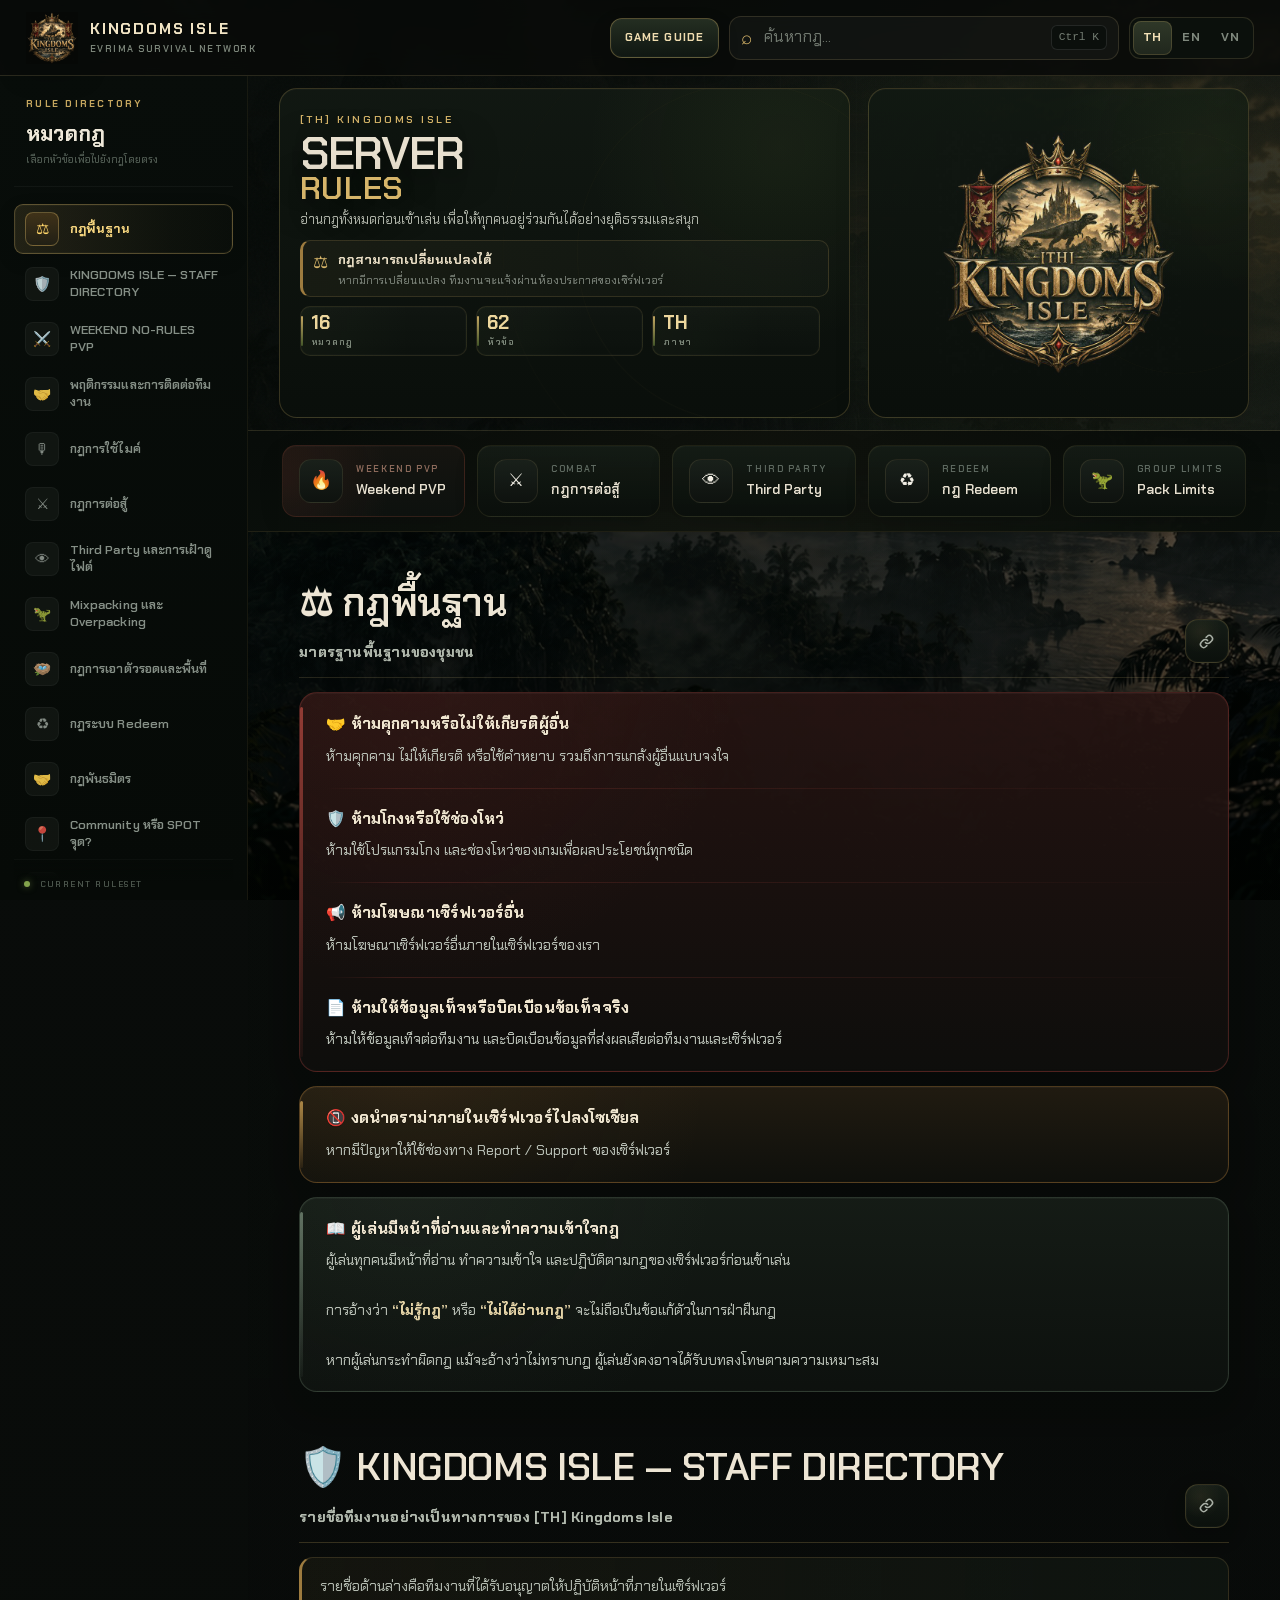
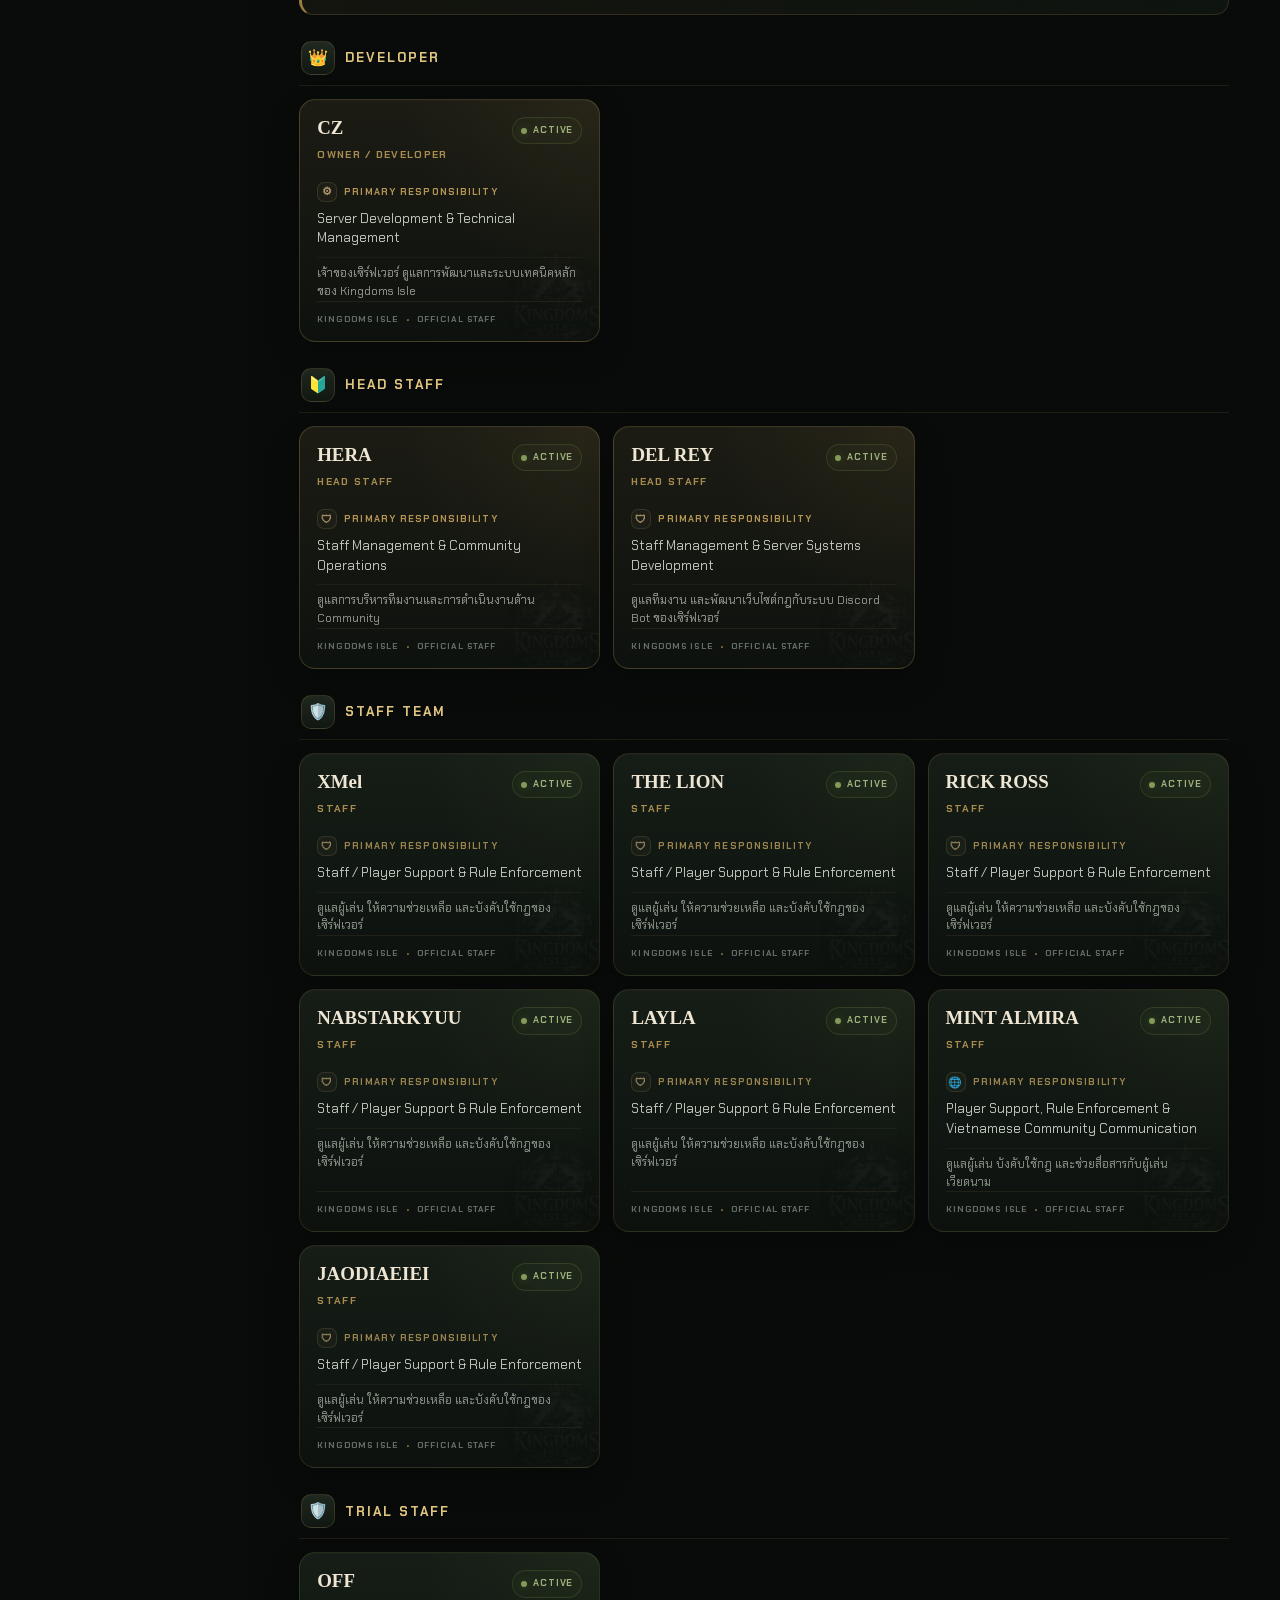
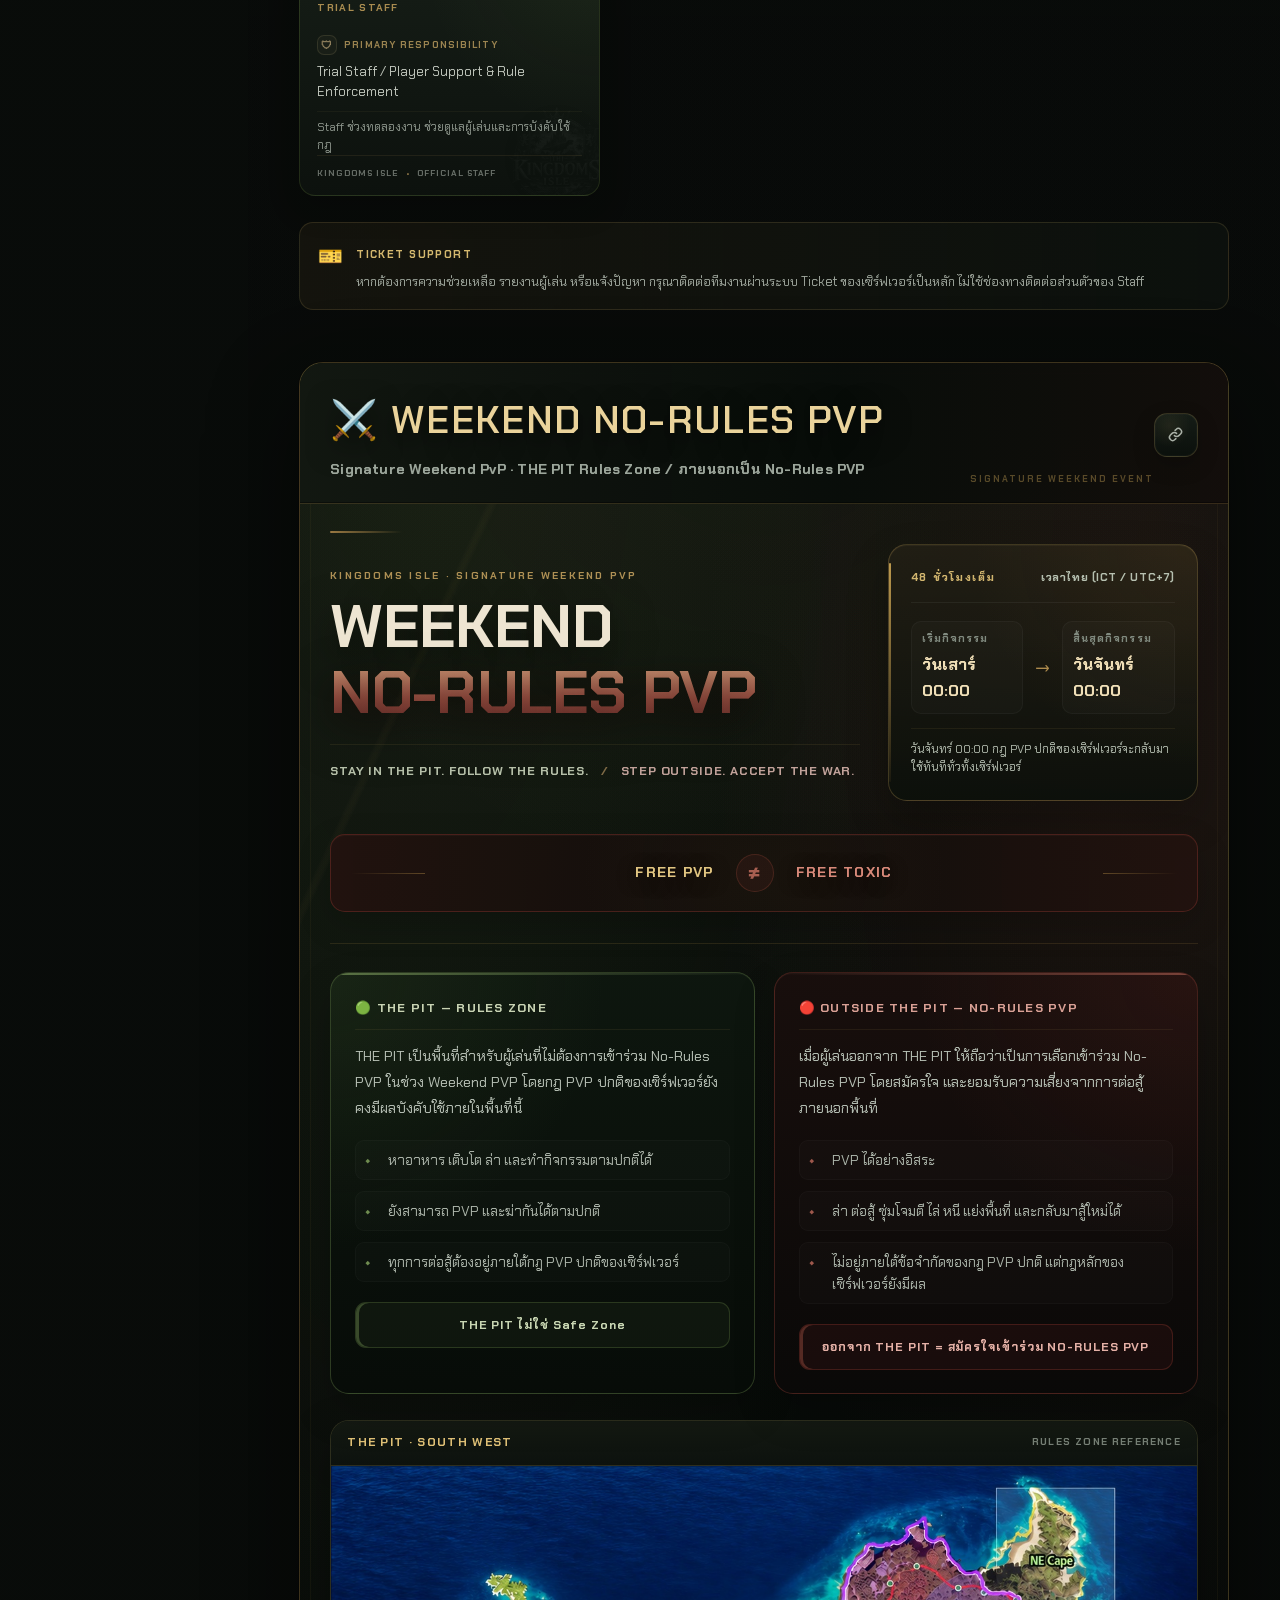
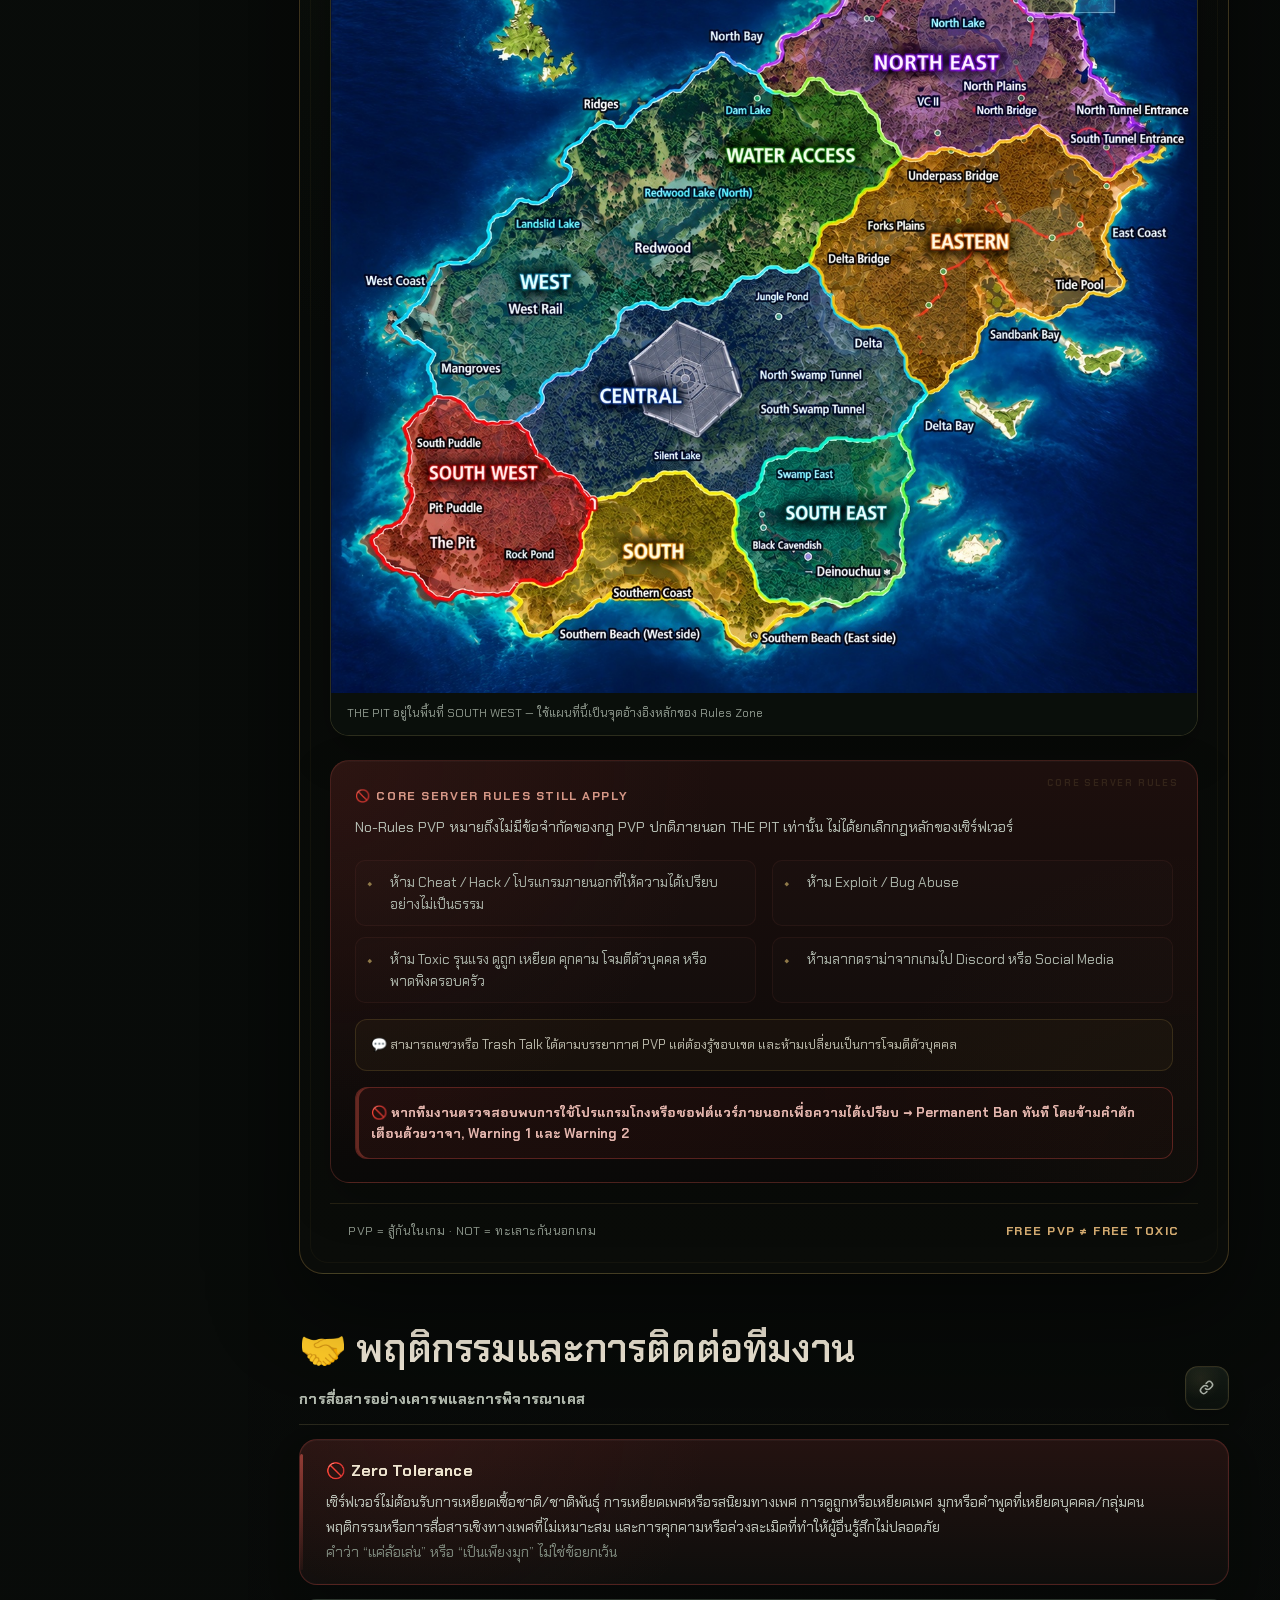
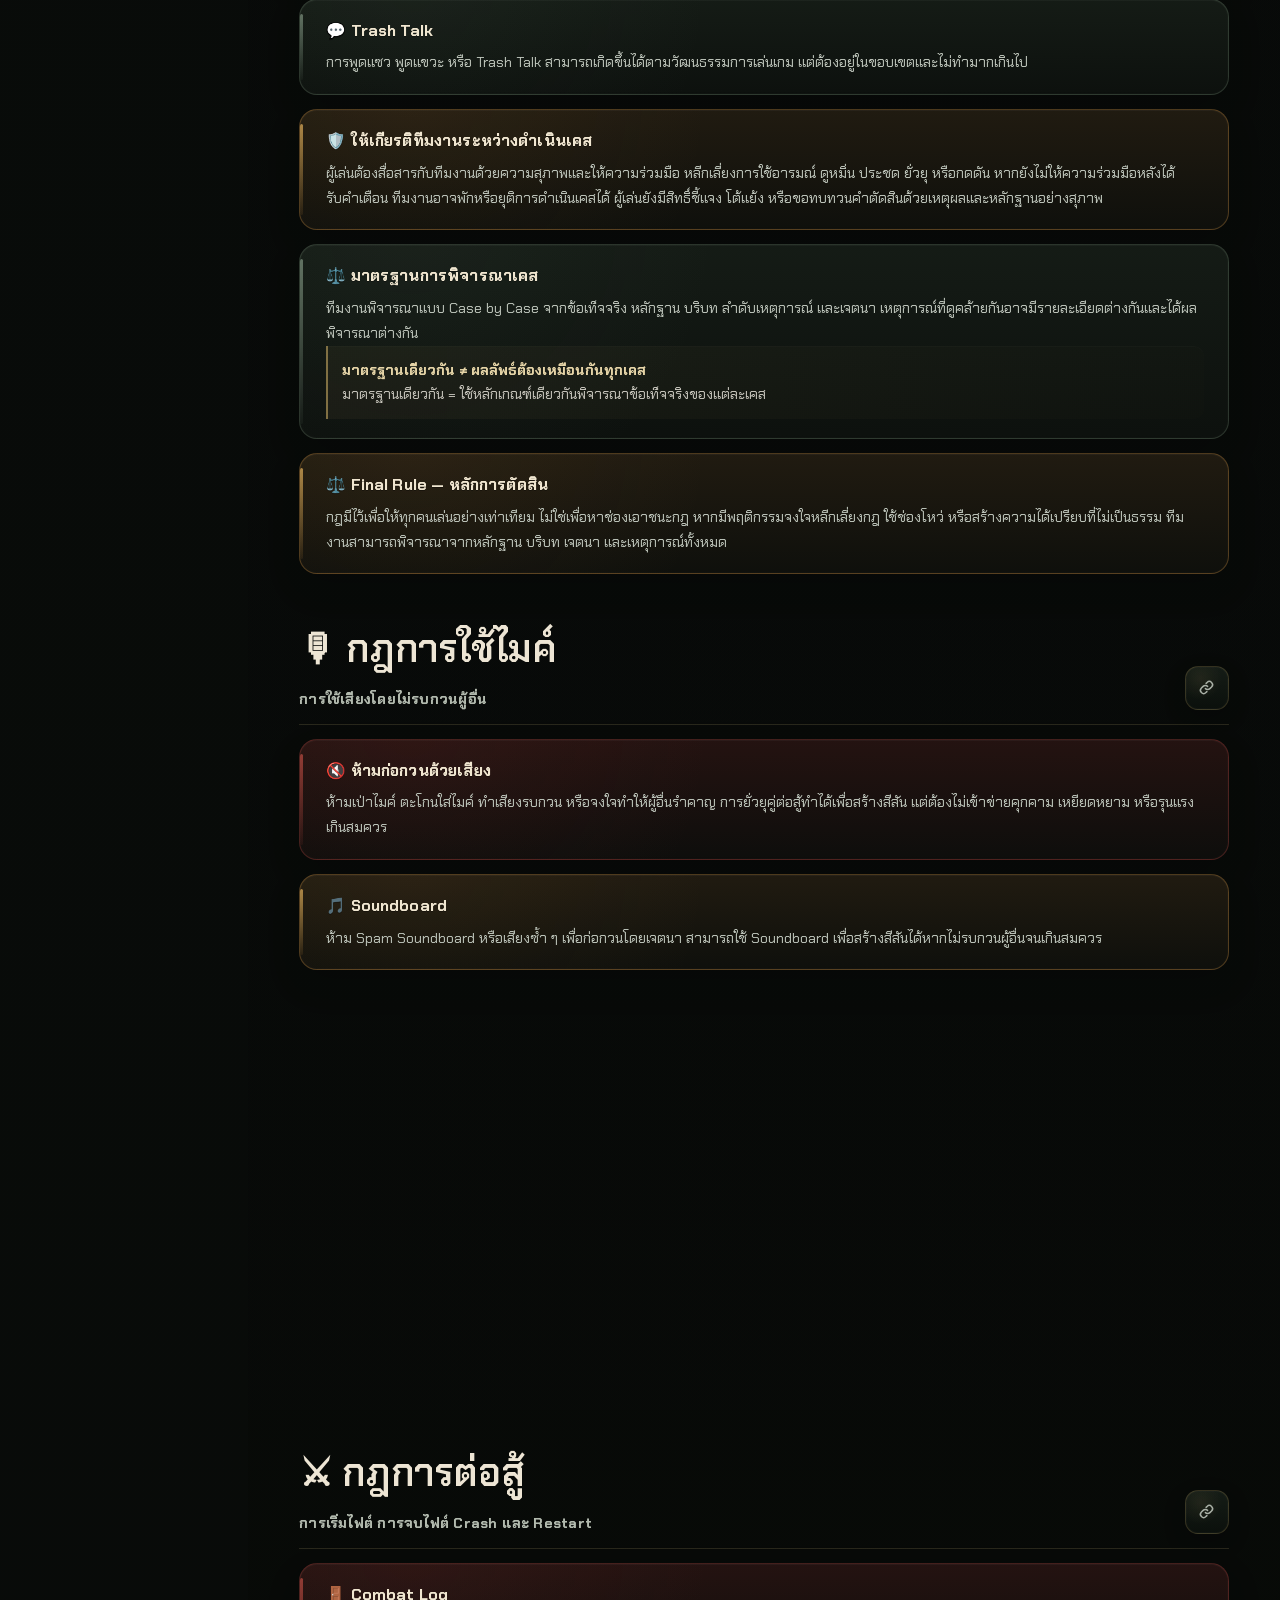
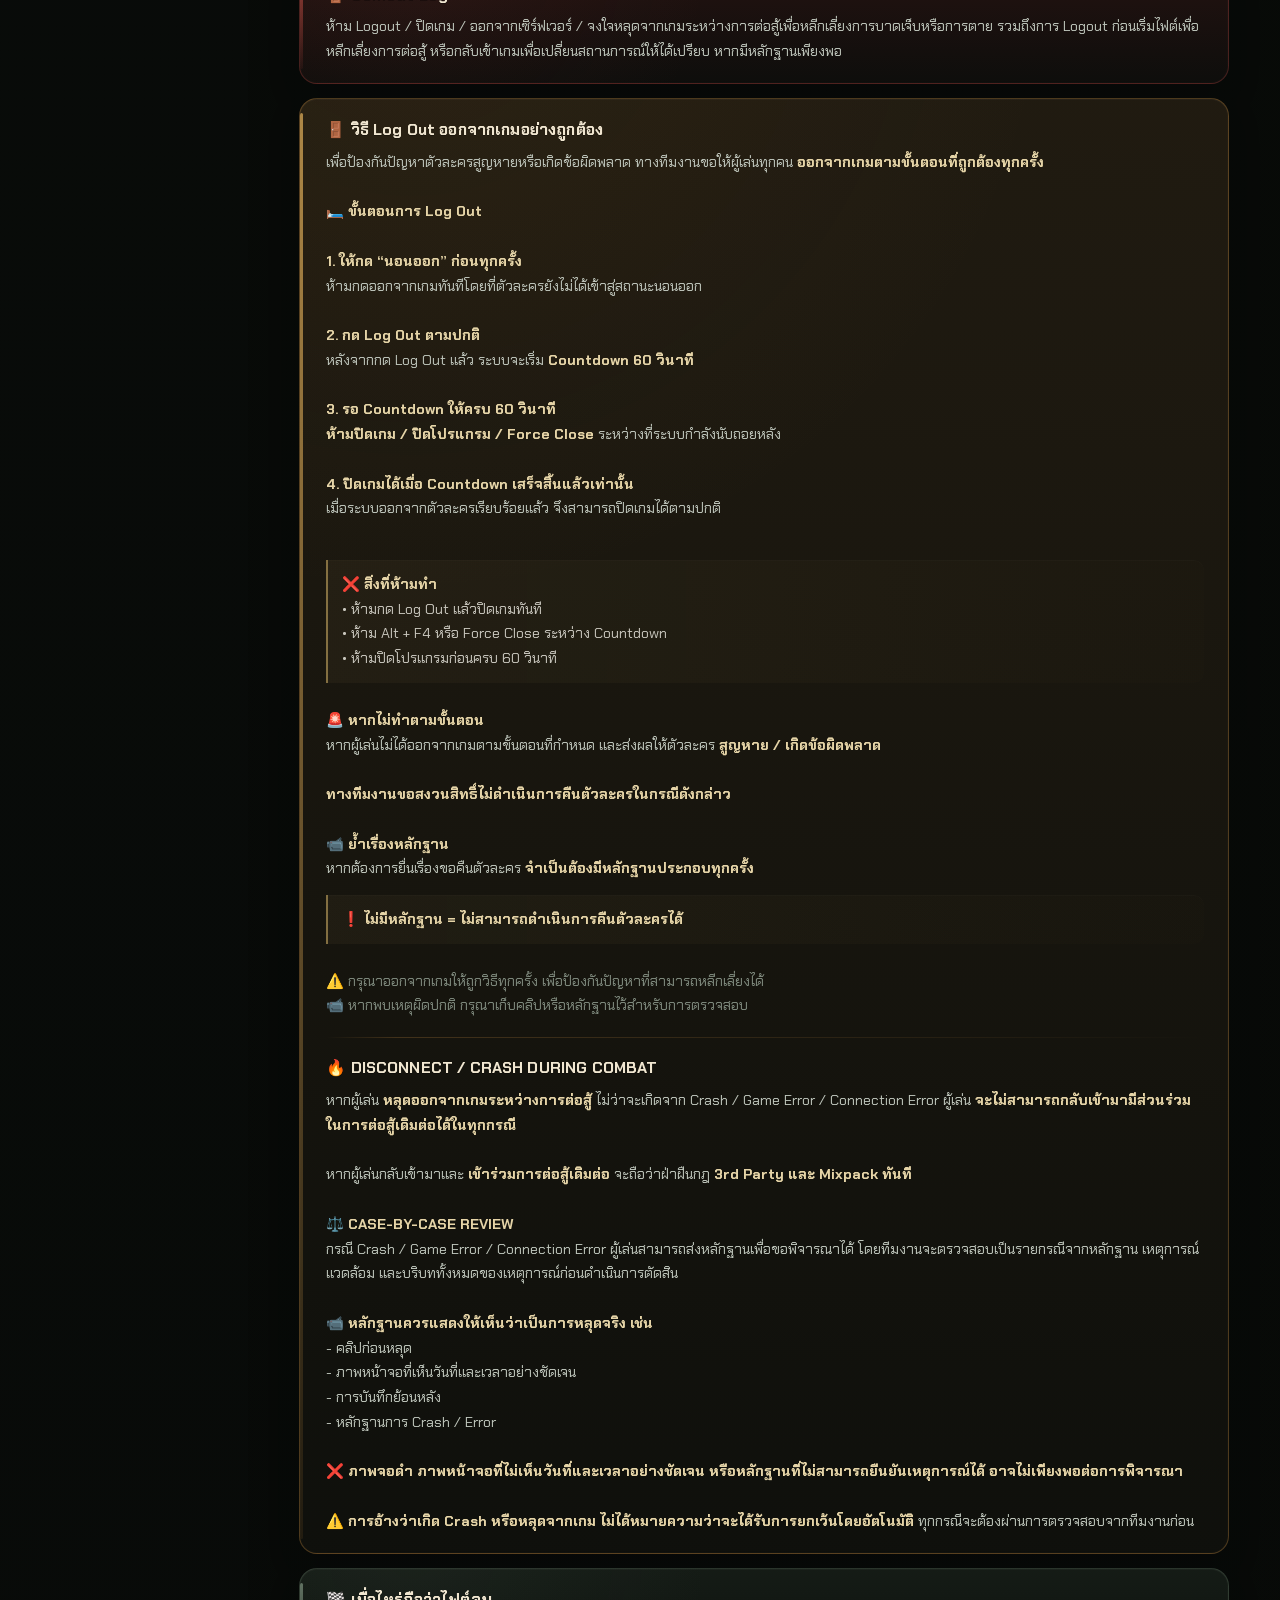
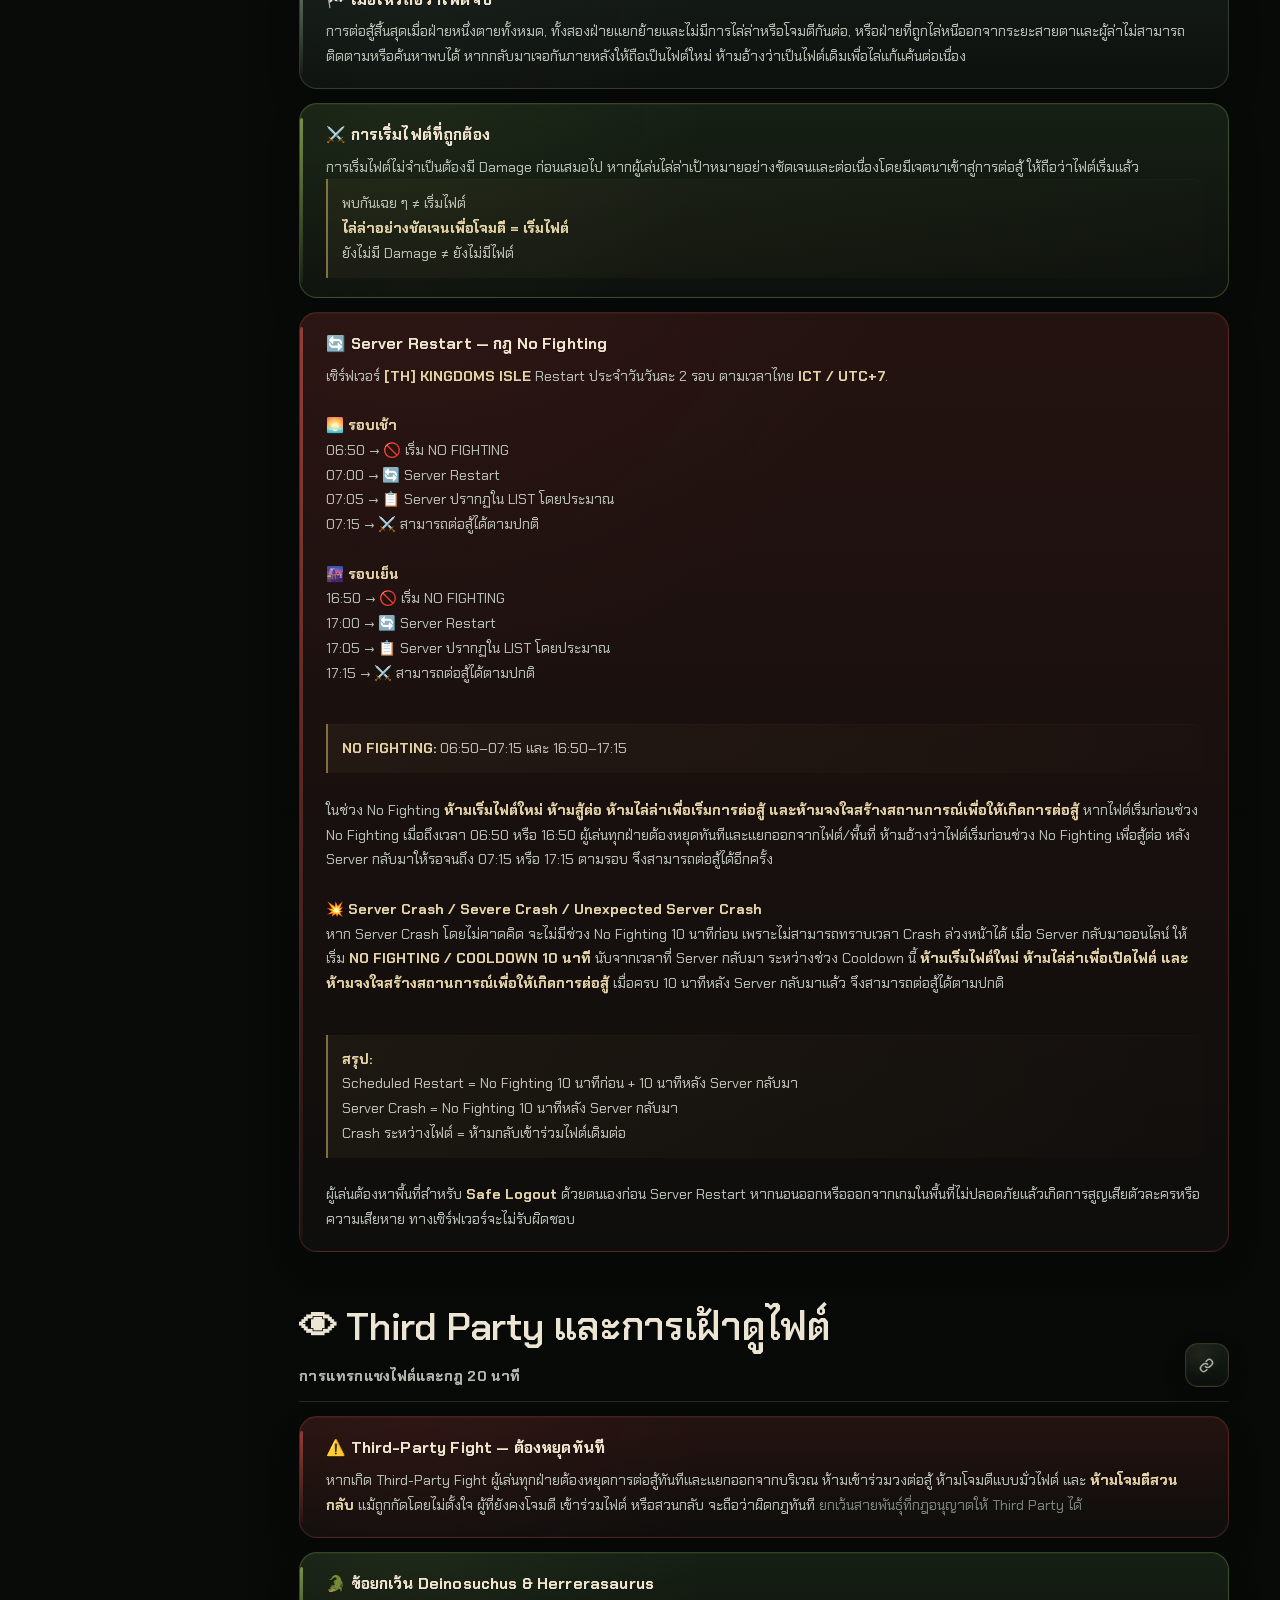
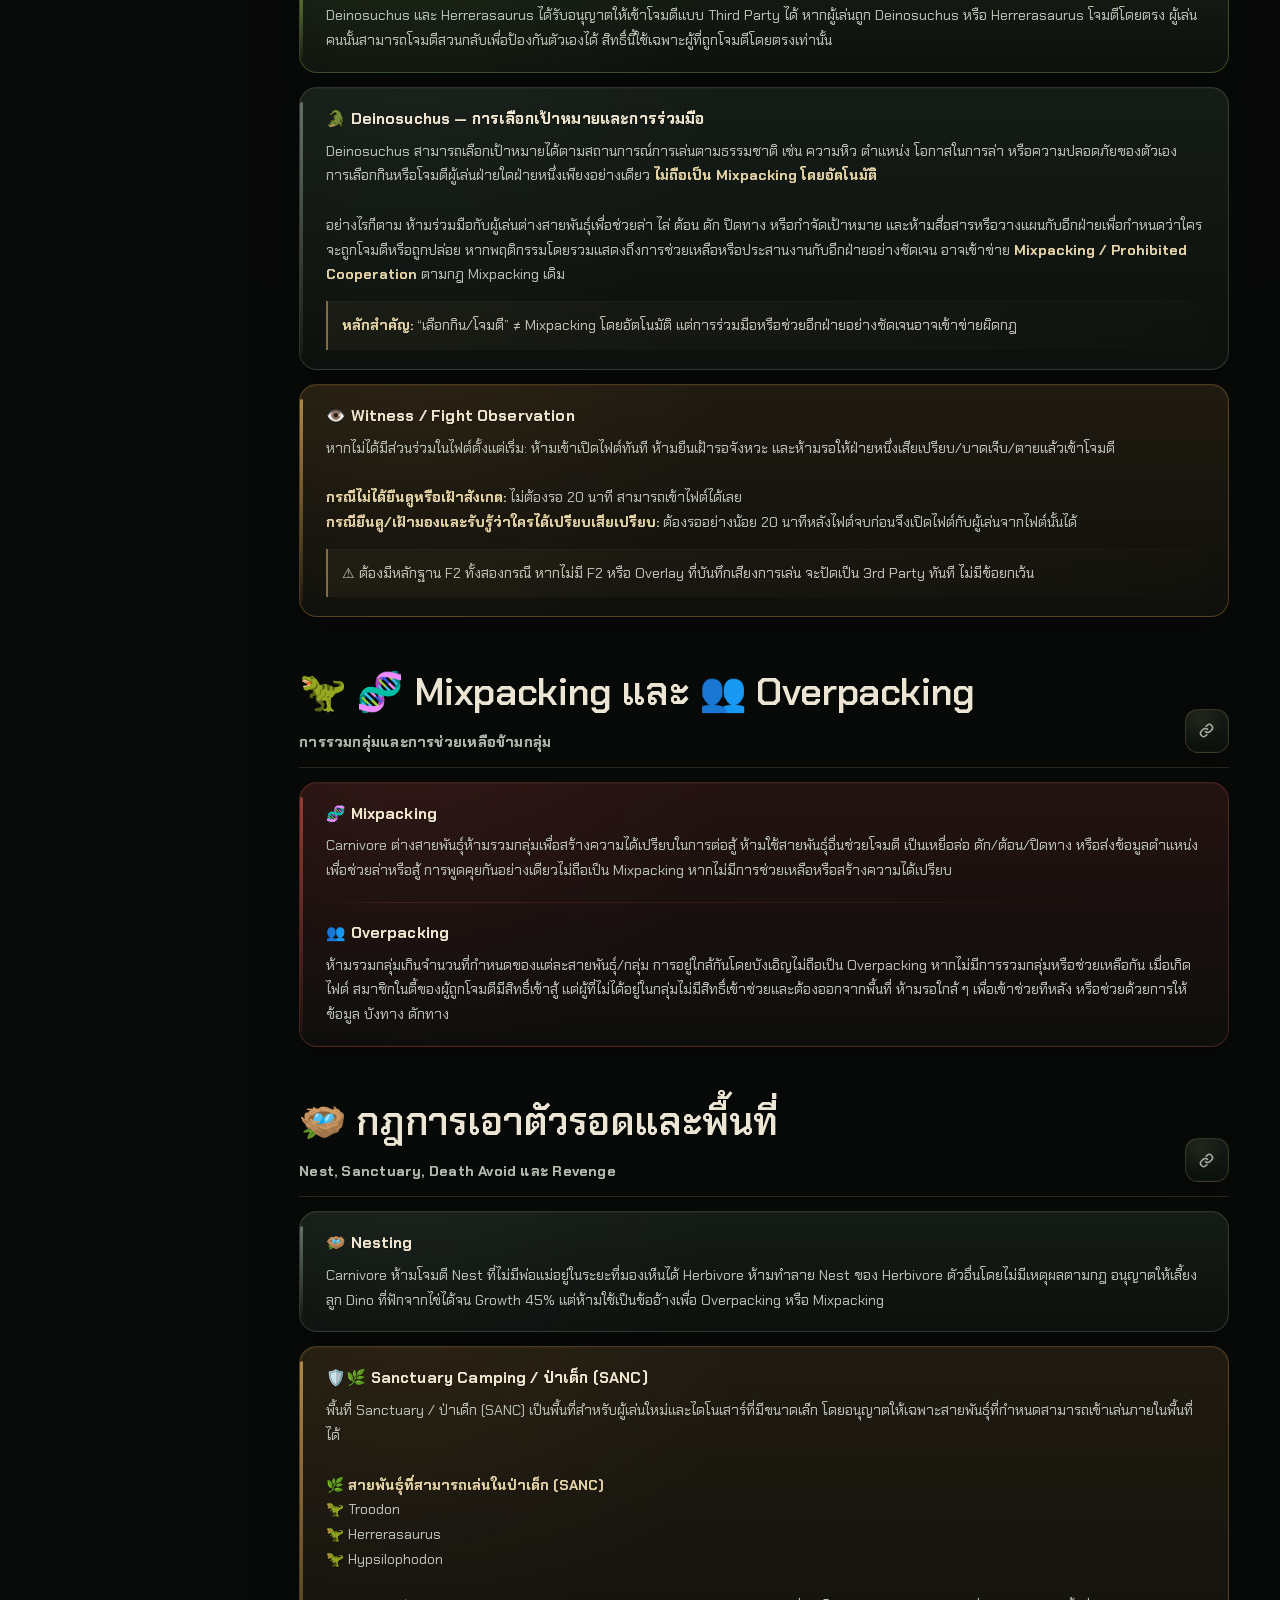
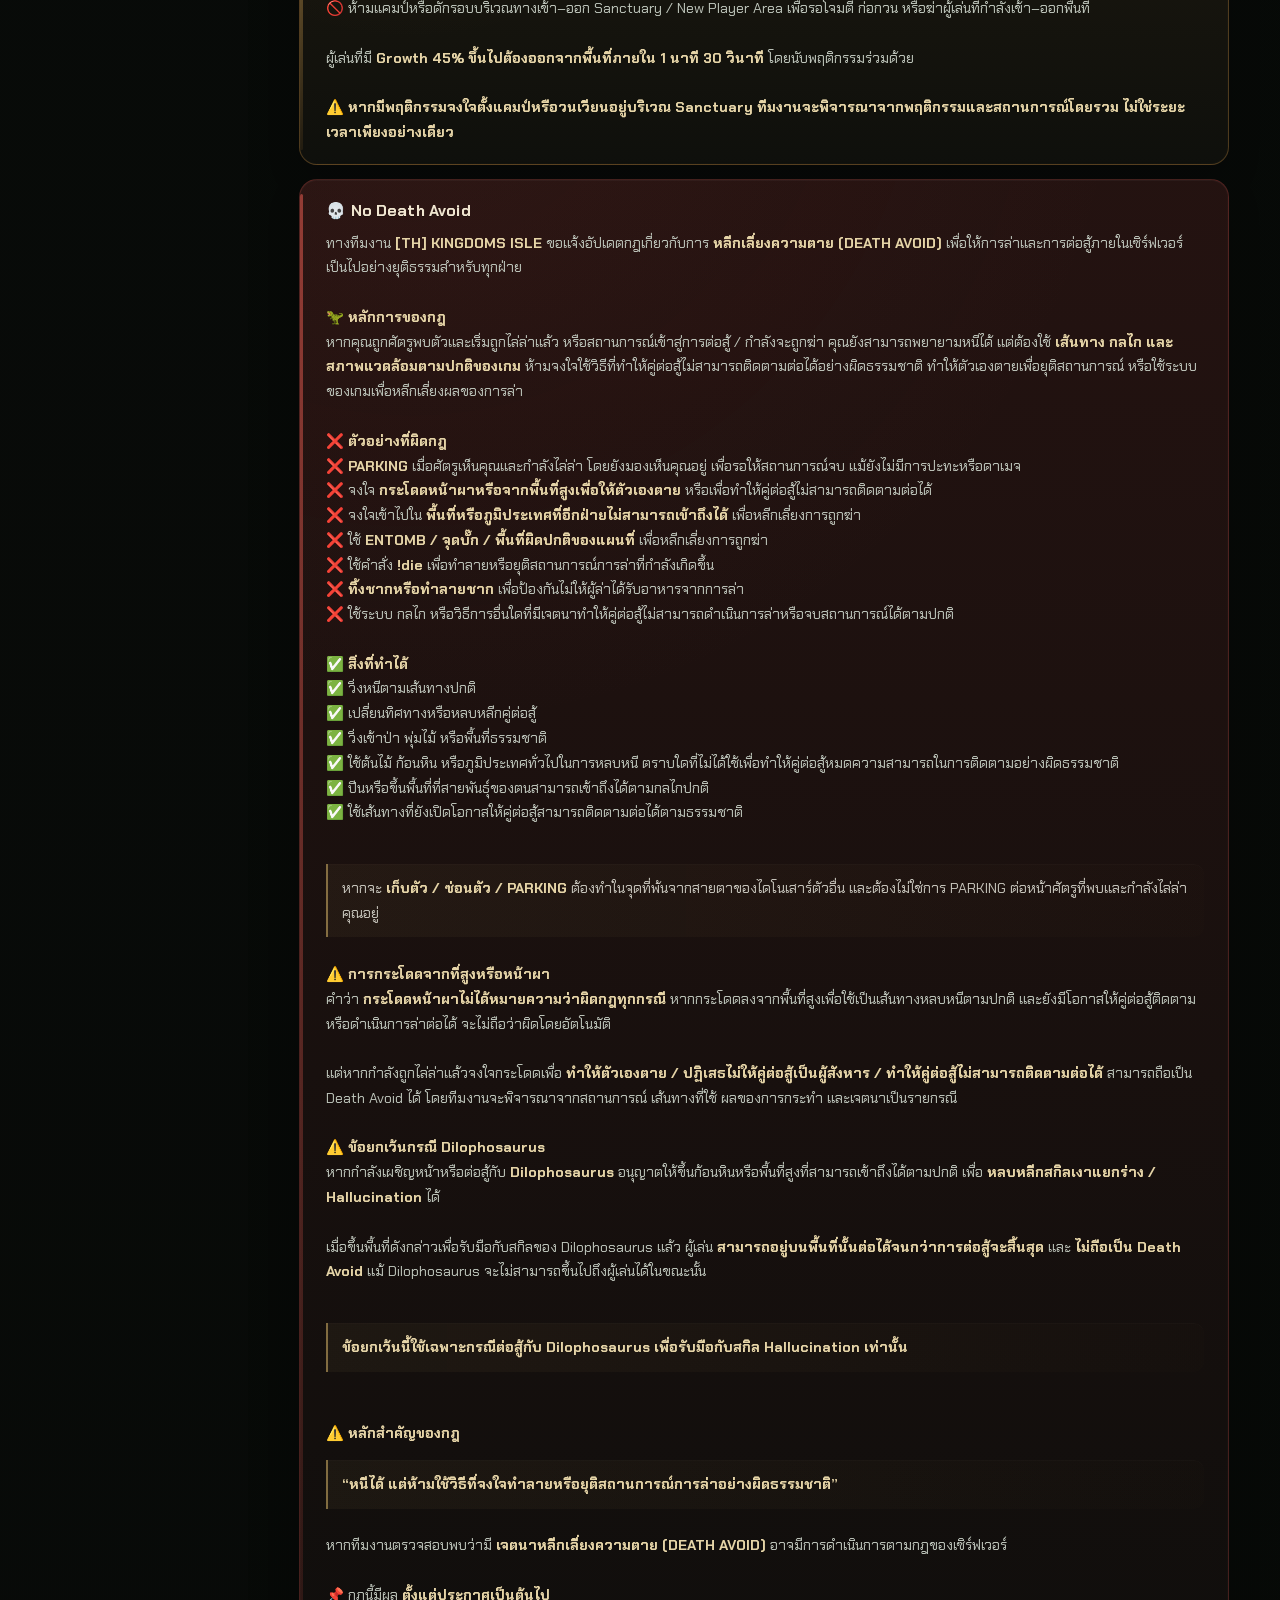
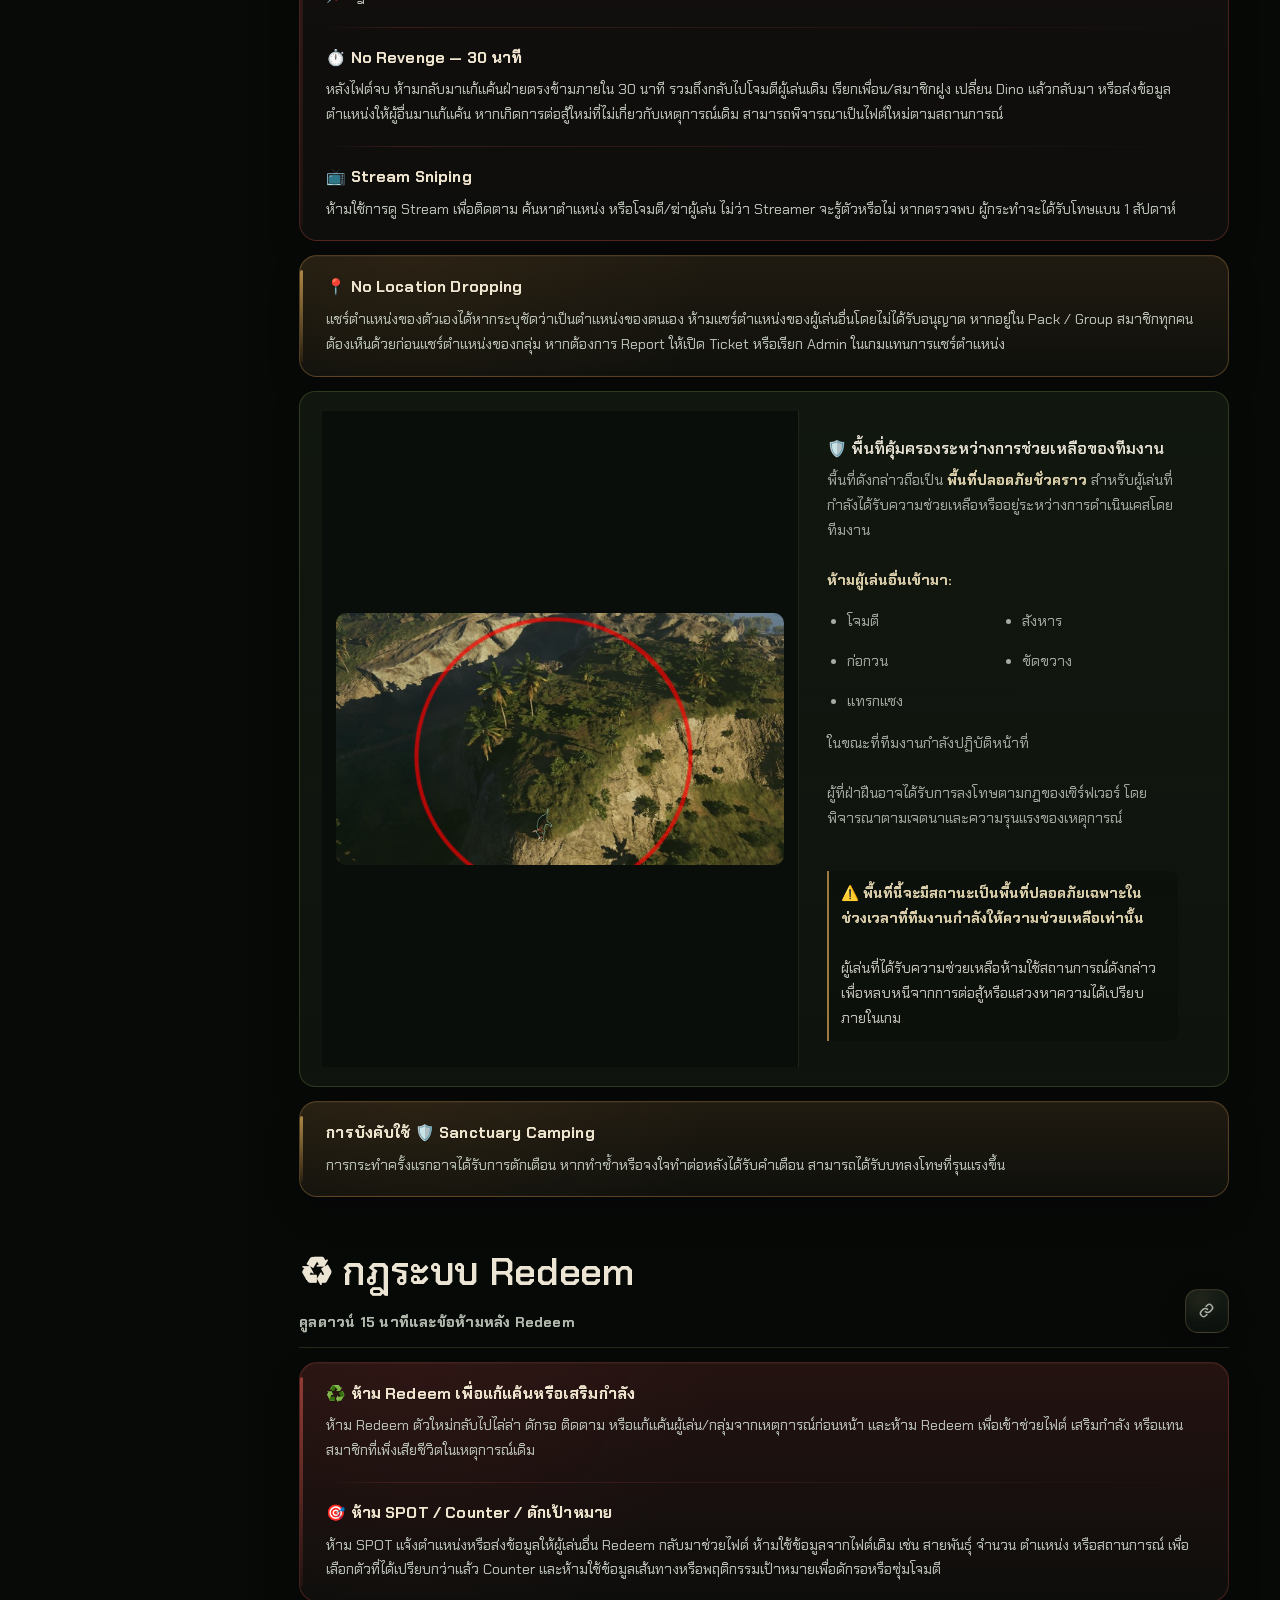
==== commit 773633af: "Load repaired Server Rules stylesheet v51" ====
--- a/index.html
+++ b/index.html
@@ -9,7 +9,7 @@
   <link rel="preconnect" href="https://fonts.googleapis.com">
   <link rel="preconnect" href="https://fonts.gstatic.com" crossorigin>
   <link href="https://fonts.googleapis.com/css2?family=Chakra+Petch:wght@400;500;600;700&display=swap" rel="stylesheet">
-  <link rel="stylesheet" href="css/style-v50.css">
+  <link rel="stylesheet" href="css/style-v51.css">
   <link rel="stylesheet" href="css/guide-entry-v1.css">
 </head>
 <body>
--- a/css/style-v51.css
+++ b/css/style-v51.css
@@ -0,0 +1,2520 @@
+﻿:root{
+  --bg:#080b09;--bg-2:#0d120f;--panel:#111813;--panel-2:#161f18;--panel-3:#1b251d;
+  --ink:#f2eee2;--muted:#a9ad9f;--gold:#d6b56a;--gold-2:#9d7b3f;--bronze:#6e5635;
+  --green:#7e9f45;--green-2:#34482a;--red:#8e3b35;--line:rgba(215,190,128,.16);
+  --shadow:0 18px 60px rgba(0,0,0,.38);--radius:20px;--sidebar:270px
+}
+*{box-sizing:border-box}
+html{scroll-behavior:smooth}
+body{margin:0;background:
+  radial-gradient(circle at 75% 0%,rgba(67,90,47,.14),transparent 32rem),
+  linear-gradient(180deg,#090c0a 0%,#070907 100%);
+  color:var(--ink);font-family:Inter,Segoe UI,Tahoma,Arial,sans-serif;line-height:1.65;overflow-x:hidden}
+button,input{font:inherit}button{color:inherit}a{color:inherit}
+::selection{background:rgba(214,181,106,.28);color:#fff}
+.skip-link{position:fixed;left:16px;top:-80px;z-index:999;background:var(--gold);color:#111;padding:10px 14px;border-radius:10px;text-decoration:none;font-weight:800}
+.skip-link:focus{top:16px}
+.site-shell{min-height:100vh}
+.topbar{position:fixed;z-index:100;top:0;left:0;right:0;height:76px;display:flex;align-items:center;justify-content:space-between;padding:0 26px;background:rgba(7,10,8,.86);backdrop-filter:blur(16px);border-bottom:1px solid var(--line)}
+.brand{display:flex;align-items:center;gap:12px;text-decoration:none;min-width:230px}
+.brand-mark{width:52px;height:52px;display:grid;place-items:center}
+.brand img{width:52px;height:52px;object-fit:contain;filter:drop-shadow(0 6px 14px rgba(0,0,0,.45))}
+.brand-copy{display:grid;line-height:1.08}
+.brand-copy strong{font-family:Georgia,'Times New Roman',serif;letter-spacing:.12em;font-size:.95rem;color:#f1e4c4}
+.brand-copy small{margin-top:6px;color:#7f897d;letter-spacing:.16em;font-size:.58rem}
+.top-actions{display:flex;align-items:center;gap:10px}
+.search-wrap{display:flex;align-items:center;gap:10px;width:min(390px,34vw);height:44px;padding:0 11px;border:1px solid var(--line);border-radius:12px;background:rgba(255,255,255,.035);transition:.2s ease}
+.search-wrap:focus-within{border-color:rgba(214,181,106,.6);box-shadow:0 0 0 3px rgba(214,181,106,.08)}
+.search-wrap>span{color:var(--gold);font-size:1.2rem}
+.search-wrap input{min-width:0;flex:1;border:0;outline:0;background:transparent;color:var(--ink)}
+.search-wrap input::placeholder{color:#70786f}
+.search-wrap kbd{padding:2px 7px;border:1px solid rgba(255,255,255,.1);border-radius:6px;color:#737c72;background:#0b0f0c;font-size:.7rem}
+.lang-switch{display:flex;border:1px solid var(--line);background:#0b100c;border-radius:11px;padding:3px}
+.lang-btn{border:0;background:transparent;color:#7f887d;min-width:39px;height:34px;border-radius:8px;cursor:pointer;font-size:.76rem;font-weight:800;letter-spacing:.08em}
+.lang-btn:hover{color:#fff}.lang-btn.active{background:linear-gradient(180deg,#2f3828,#20271d);color:#f1dfb6;box-shadow:inset 0 0 0 1px rgba(214,181,106,.2)}
+.icon-btn{border:1px solid var(--line);background:#111713;border-radius:10px;cursor:pointer}.menu-btn{display:none;width:42px;height:42px}
+.sidebar{position:fixed;z-index:70;top:76px;bottom:0;left:0;width:var(--sidebar);padding:24px 14px 16px;background:linear-gradient(180deg,rgba(12,18,14,.985),rgba(7,11,8,.99));border-right:1px solid rgba(214,181,106,.09);overflow:auto;scrollbar-width:thin;scrollbar-color:transparent transparent}
+.sidebar:hover{scrollbar-color:#3f4c38 transparent}
+.sidebar::-webkit-scrollbar{width:4px}
+.sidebar::-webkit-scrollbar-track{background:transparent}
+.sidebar::-webkit-scrollbar-thumb{background:transparent;border-radius:999px}
+.sidebar:hover::-webkit-scrollbar-thumb{background:#3f4c38}
+.sidebar-intro{padding:2px 12px 20px;margin-bottom:8px;border-bottom:1px solid rgba(255,255,255,.045);display:grid}
+.eyebrow{font-size:.66rem;letter-spacing:.24em;font-weight:900;color:var(--gold)}
+.sidebar-intro strong{margin-top:9px;font-family:Georgia,'Times New Roman',serif;font-size:1.5rem;letter-spacing:.01em;color:#eee8d9}
+.sidebar-intro small{margin-top:3px;color:#626c63;font-size:.73rem}
+.category-nav{display:grid;gap:3px;padding:8px 0 12px}
+.nav-link{position:relative;display:grid;grid-template-columns:38px minmax(0,1fr);align-items:center;gap:11px;width:100%;min-height:58px;border:1px solid transparent;border-radius:11px;background:transparent;padding:8px 10px;text-align:left;cursor:pointer;color:#929b91;transition:background .18s ease,border-color .18s ease,color .18s ease,transform .18s ease}
+.nav-link:before{content:"";position:absolute;left:-1px;top:13px;bottom:13px;width:2px;border-radius:3px;background:transparent;transition:.18s ease}
+.nav-link:hover{background:rgba(255,255,255,.025);color:#ddd8cc}
+.nav-link:hover .nav-icon{border-color:rgba(214,181,106,.18);background:#1b241d;filter:saturate(1.2) brightness(1.12)}
+.nav-link.active{background:linear-gradient(90deg,rgba(214,181,106,.075),rgba(126,159,69,.025) 72%,transparent);border-color:rgba(214,181,106,.12);color:#f0e7d3}
+.nav-link.active:before{background:var(--gold);box-shadow:0 0 10px rgba(214,181,106,.32)}
+.nav-link.active .nav-icon{background:linear-gradient(145deg,#2b3128,#171d18);border-color:rgba(214,181,106,.28);box-shadow:inset 0 0 14px rgba(214,181,106,.04),0 0 10px rgba(214,181,106,.08)}
+.nav-icon{width:38px;height:38px;border-radius:10px;display:grid;place-items:center;background:linear-gradient(180deg,#182019,#101612);border:1px solid rgba(214,181,106,.10);font-size:1.08rem;filter:saturate(1.15) brightness(1.08);box-shadow:inset 0 0 10px rgba(255,255,255,.02);transition:.18s ease}
+.nav-copy{min-width:0;display:grid;line-height:1.22}
+.nav-copy strong{font-size:.82rem;font-weight:750;color:inherit;display:-webkit-box;-webkit-line-clamp:2;-webkit-box-orient:vertical;overflow:hidden}
+.nav-copy small{display:flex;align-items:center;gap:5px;min-width:0;margin-top:5px;font-size:.68rem;color:#7f897f;letter-spacing:.02em;line-height:1.35;white-space:nowrap;overflow:hidden;text-overflow:ellipsis}
+.nav-copy small b{font-weight:900;color:#9aa597;letter-spacing:.05em}
+.nav-copy small span{color:#3f4841}
+.sidebar-footer{position:sticky;bottom:-16px;margin-top:10px;padding:18px 11px 10px;background:linear-gradient(180deg,transparent,#080c09 32%);font-size:.6rem;letter-spacing:.16em;color:#566158}
+.status-dot{display:inline-block;width:7px;height:7px;border-radius:50%;background:#7f9d4b;box-shadow:0 0 10px rgba(127,157,75,.7);margin-right:8px}
+.content{margin-left:var(--sidebar);padding-top:76px;min-width:0}
+.hero{position:relative;min-height:520px;padding:58px clamp(24px,5vw,72px) 46px;overflow:hidden;border-bottom:1px solid var(--line);background:
+  radial-gradient(circle at 76% 45%,rgba(108,130,61,.13),transparent 21rem),
+  linear-gradient(100deg,#0a0e0b 0%,#0b100d 48%,#121912 100%)}
+.hero:before{content:"";position:absolute;inset:0;background:
+  linear-gradient(rgba(255,255,255,.012) 1px,transparent 1px),
+  linear-gradient(90deg,rgba(255,255,255,.012) 1px,transparent 1px);background-size:38px 38px;mask-image:linear-gradient(to right,transparent,black 55%,transparent)}
+.hero-noise{position:absolute;inset:0;pointer-events:none;opacity:.11;background-image:url("data:image/svg+xml,%3Csvg viewBox='0 0 180 180' xmlns='http://www.w3.org/2000/svg'%3E%3Cfilter id='n'%3E%3CfeTurbulence type='fractalNoise' baseFrequency='.9' numOctaves='3' stitchTiles='stitch'/%3E%3C/filter%3E%3Crect width='100%25' height='100%25' filter='url(%23n)' opacity='.15'/%3E%3C/svg%3E")}
+.hero-grid{position:relative;z-index:2;display:grid;grid-template-columns:minmax(0,1.2fr) minmax(280px,.8fr);gap:34px;align-items:center;max-width:1400px;margin:0 auto}
+.hero h1{margin:10px 0 14px;font-family:Georgia,'Times New Roman',serif;font-size:clamp(3.5rem,7vw,7.4rem);line-height:.8;letter-spacing:-.05em;color:#e8e0cf;text-shadow:0 8px 32px rgba(0,0,0,.55)}
+.hero h1 span{display:block;color:var(--gold);font-size:.72em;letter-spacing:.05em}
+.hero-lead{max-width:720px;margin:24px 0 0;color:#aeb3a8;font-size:1.06rem}
+.hero-notice{display:flex;gap:14px;align-items:flex-start;max-width:680px;margin-top:26px;padding:16px 18px;border:1px solid rgba(214,181,106,.16);border-left:3px solid var(--gold-2);border-radius:12px;background:linear-gradient(90deg,rgba(214,181,106,.055),rgba(255,255,255,.015))}
+.notice-mark{color:var(--gold);font-size:1.35rem}.hero-notice strong{display:block;font-size:.88rem;color:#e7dcc3}.hero-notice p{margin:4px 0 0;color:#828a80;font-size:.82rem}
+.hero-stats{display:grid;grid-template-columns:repeat(3,minmax(0,1fr));gap:16px;margin-top:30px;max-width:560px}.hero-stats>div{position:relative;display:flex;flex-direction:column;align-items:flex-start;justify-content:center;min-height:88px;padding:16px 18px 15px;border:1px solid rgba(214,181,106,.12);border-radius:14px;background:linear-gradient(180deg,rgba(255,255,255,.02),rgba(255,255,255,.008)),linear-gradient(90deg,rgba(67,90,47,.08),transparent 65%);box-shadow:inset 0 0 0 1px rgba(255,255,255,.015);overflow:hidden}.hero-stats>div:before{content:"";position:absolute;left:0;top:14px;bottom:14px;width:3px;border-radius:999px;background:linear-gradient(180deg,rgba(214,181,106,.9),rgba(126,159,69,.45))}
+.hero-stats strong{display:block;margin:0;font-family:Georgia,'Times New Roman',serif;font-size:1.95rem;line-height:1;color:#edd79d;font-variant-numeric:tabular-nums;letter-spacing:0;white-space:nowrap}.hero-stats span{display:block;margin-top:8px;font-size:.68rem;font-weight:700;line-height:1.2;letter-spacing:.08em;color:#7c8779;text-transform:uppercase;white-space:nowrap}
+.hero-emblem{position:relative;min-height:400px;display:grid;place-items:center}.hero-emblem img{position:relative;z-index:2;width:min(440px,95%);aspect-ratio:1;object-fit:contain;filter:drop-shadow(0 30px 55px rgba(0,0,0,.6));opacity:.95}
+.emblem-halo{position:absolute;width:70%;aspect-ratio:1;border-radius:50%;background:radial-gradient(circle,rgba(214,181,106,.16),rgba(71,95,49,.08) 38%,transparent 70%);filter:blur(8px)}
+.quick-strip{display:grid;grid-template-columns:repeat(4,1fr);gap:1px;background:var(--line);border-bottom:1px solid var(--line)}
+.quick-card{display:flex;align-items:center;gap:13px;padding:18px 22px;border:0;background:#0d120f;cursor:pointer;text-align:left;transition:.2s}.quick-card:hover{background:#141b15}
+.quick-card>span{font-size:1.45rem;filter:saturate(.7)}.quick-card div{display:grid}.quick-card small{color:#667066;font-size:.61rem;letter-spacing:.14em}.quick-card strong{font-size:.84rem;color:#d7d3c8}
+.toolbar-mobile{display:none}
+.rules-root{max-width:1180px;margin:0 auto;padding:40px clamp(20px,4vw,54px) 70px}
+.rule-section{scroll-margin-top:96px;margin-bottom:44px}
+.section-heading{display:flex;justify-content:space-between;gap:20px;align-items:flex-end;margin-bottom:14px;padding-bottom:14px;border-bottom:1px solid var(--line)}
+.section-heading-main{display:flex;gap:14px;align-items:center}.section-number{font-family:Georgia,'Times New Roman',serif;color:#5e675d;font-size:.85rem}
+.section-heading h2{margin:0;font-family:Georgia,'Times New Roman',serif;font-size:clamp(1.75rem,3vw,2.55rem);font-weight:600;color:#ede5d4}
+.section-heading p{margin:7px 0 0;color:#b2baae;font-size:.9rem;font-weight:900;letter-spacing:.015em;line-height:1.45;text-shadow:0 0 1px rgba(255,255,255,.12)}
+.anchor-btn{flex:0 0 auto;width:44px;height:44px;display:grid;place-items:center;border:1px solid rgba(214,181,106,.20);background:radial-gradient(circle at 35% 28%,rgba(214,181,106,.08),transparent 52%),linear-gradient(180deg,#151c16,#0b100c);color:#a9b0a6;border-radius:13px;padding:0;cursor:pointer;box-shadow:inset 0 0 0 1px rgba(255,255,255,.018),0 8px 22px rgba(0,0,0,.18);transition:transform .18s ease,border-color .18s ease,color .18s ease,box-shadow .18s ease}.anchor-btn svg{width:19px;height:19px;fill:none;stroke:currentColor;stroke-width:1.9;stroke-linecap:round;stroke-linejoin:round}.anchor-btn:hover{transform:translateY(-1px);color:#e5c978;border-color:rgba(214,181,106,.46);box-shadow:inset 0 0 0 1px rgba(214,181,106,.05),0 10px 25px rgba(0,0,0,.24),0 0 16px rgba(214,181,106,.07)}.anchor-btn:active{transform:scale(.96)}.anchor-btn:focus-visible{outline:2px solid rgba(214,181,106,.65);outline-offset:3px}
+.rule-grid{display:grid;gap:12px}
+.rule-card{position:relative;border:1px solid var(--line);border-radius:16px;background:linear-gradient(180deg,rgba(24,32,25,.93),rgba(14,20,16,.96));padding:20px 22px;box-shadow:0 8px 30px rgba(0,0,0,.13)}
+.rule-card:before{content:"";position:absolute;left:0;top:16px;bottom:16px;width:2px;background:linear-gradient(180deg,transparent,var(--bronze),transparent);opacity:.55}
+.rule-card-head{display:flex;gap:12px;align-items:flex-start}.rule-index{flex:0 0 auto;min-width:42px;padding-top:1px;color:#6c746b;font-size:.72rem;font-weight:900;letter-spacing:.08em}
+.rule-card h3{margin:0;color:#e8e2d5;font-size:1rem;font-weight:800}.rule-card .rule-body{margin:8px 0 0;color:#a6ada3;font-size:.92rem}
+.rule-body p{margin:.45em 0}.rule-body ul{margin:.7em 0 .1em;padding-left:1.25rem}.rule-body li{margin:.38em 0}.rule-body strong{color:#ddd0ac}.rule-body .muted{color:#778078}
+.rule-body .quote{margin-top:10px;padding:10px 12px;background:rgba(0,0,0,.18);border-left:2px solid var(--gold-2);border-radius:0 8px 8px 0;color:#c8c6bd}
+.rule-card.warning{border-color:rgba(180,126,58,.28);background:linear-gradient(180deg,rgba(47,36,20,.34),rgba(18,20,15,.95))}
+.rule-card.danger{border-color:rgba(142,59,53,.34);background:linear-gradient(180deg,rgba(73,27,24,.25),rgba(18,18,15,.96))}
+.rule-card.success{border-color:rgba(126,159,69,.28);background:linear-gradient(180deg,rgba(52,72,42,.24),rgba(16,20,15,.96))}
+.rule-card.info{border-color:rgba(92,112,94,.32)}
+.rule-card.feature{padding:0;overflow:hidden}
+.feature-media{display:grid;grid-template-columns:minmax(0,1.18fr) minmax(340px,.82fr);min-height:390px}.feature-media img{width:100%;height:100%;object-fit:cover;object-position:center top;border-right:1px solid var(--line);background:#0b110d}.herd-reference-image{display:block}
+.feature-copy{padding:30px 32px 28px}.feature-copy .eyebrow{display:block;margin-bottom:9px;color:#d8b861;font-size:.68rem;letter-spacing:.2em;font-weight:900}.feature-copy h3{margin:0 0 10px;font-family:Georgia,'Times New Roman',serif;font-size:clamp(2rem,2.5vw,2.5rem);line-height:1.05;letter-spacing:.025em;color:#f0e3c5}
+.pack-table{width:100%;border-collapse:collapse;margin-top:14px}.pack-table th,.pack-table td{padding:10px 12px;border-bottom:1px solid rgba(255,255,255,.055);text-align:left}
+.pack-table th{font-size:.66rem;letter-spacing:.11em;color:#757f74}.pack-table td:last-child{text-align:right;color:#e0c886;font-family:Georgia,'Times New Roman',serif;font-size:1.1rem}
+.token-grid{display:grid;grid-template-columns:repeat(2,minmax(0,1fr));gap:12px;margin-top:18px}.token-tier{padding:15px 16px 14px;border:1px solid rgba(214,181,106,.10);border-radius:13px;background:linear-gradient(180deg,rgba(8,13,10,.30),rgba(4,8,6,.22));box-shadow:inset 0 1px 0 rgba(255,255,255,.015)}
+.token-tier-title{display:flex;align-items:baseline;justify-content:space-between;gap:10px;color:#efe4ce;font-size:.94rem;line-height:1.35}.token-tier-title>span{font-weight:850}.token-tier-title em{font-style:normal;color:#c8ab64;font-size:.63rem;letter-spacing:.13em;font-weight:900;white-space:nowrap}.token-tier small{display:block;margin-top:10px;color:#aeb6aa;font-size:.78rem;line-height:1.72}.feature-copy>.rule-body{font-size:.94rem}.feature-copy>.rule-body p{margin:.55em 0}.feature-copy>.rule-body strong{color:#ead7a6}.feature-copy .quote{margin-top:12px;padding:12px 13px;line-height:1.65}
+.no-results{max-width:760px;margin:40px auto 90px;text-align:center;padding:50px 24px;border:1px dashed var(--line);border-radius:18px;color:#7a8278}.no-results>span{font-size:2.2rem;color:var(--gold)}
+.no-results h2{color:#d9d2c2;font-family:Georgia,'Times New Roman',serif}
+.site-footer{display:flex;align-items:center;justify-content:center;gap:15px;padding:34px 20px 48px;border-top:1px solid var(--line);color:#6b746a;text-align:left}.site-footer img{width:54px;height:54px;object-fit:contain;opacity:.72}
+.site-footer strong{font-family:Georgia,'Times New Roman',serif;letter-spacing:.12em;color:#b9ad91}.site-footer p{margin:3px 0 0;font-size:.72rem;letter-spacing:.08em}
+.toast{position:fixed;z-index:200;right:20px;bottom:20px;transform:translateY(20px);opacity:0;pointer-events:none;padding:11px 14px;background:#1a211b;border:1px solid var(--line);border-radius:10px;box-shadow:var(--shadow);color:#d9d2c2;font-size:.8rem;transition:.2s}
+.toast.show{transform:none;opacity:1}mark{background:rgba(214,181,106,.22);color:#fff2ca;border-radius:3px;padding:0 2px}
+@media(max-width:1080px){
+  :root{--sidebar:235px}.hero{padding-left:34px;padding-right:34px}.hero-grid{grid-template-columns:1fr .72fr}.hero-emblem{min-height:320px}.quick-card{padding:15px 14px}
+}
+@media(max-width:860px){
+  .topbar{padding:0 14px}.brand{min-width:0}.brand-copy{display:none}.desktop-search{display:none}.menu-btn{display:block}
+  .sidebar{transform:translateX(-102%);transition:transform .24s ease;width:min(320px,86vw);box-shadow:20px 0 60px rgba(0,0,0,.5)}.sidebar.open{transform:none}
+  .content{margin-left:0}.hero{padding:38px 22px}.hero-grid{grid-template-columns:1fr}.hero-emblem{position:absolute;right:-90px;top:20px;opacity:.16;width:360px;pointer-events:none}.hero-copy{position:relative;z-index:3}
+  .quick-strip{grid-template-columns:repeat(2,1fr)}.toolbar-mobile{display:block;padding:20px 20px 0}.mobile-search{width:100%}.rules-root{padding-top:28px}
+}
+@media(max-width:620px){
+  .topbar{height:68px}.content{padding-top:68px}.sidebar{top:68px}.brand img,.brand-mark{width:46px;height:46px}.lang-btn{min-width:35px}
+  .hero{min-height:470px}.hero h1{font-size:clamp(3.2rem,18vw,5rem)}.hero-lead{font-size:.95rem}.hero-stats{grid-template-columns:1fr 1fr;gap:12px;max-width:100%}.hero-stats>div{min-height:80px;padding:14px 15px}.hero-stats>div:last-child{grid-column:1 / -1}.hero-stats strong{font-size:1.65rem}
+  .quick-strip{grid-template-columns:1fr 1fr}.quick-card{padding:13px 12px;gap:9px}.quick-card>span{font-size:1.2rem}.quick-card strong{font-size:.75rem}
+  .section-heading{align-items:flex-start}.section-heading-main{align-items:flex-start}.rule-card{padding:17px}.rule-card-head{gap:8px}.rule-index{min-width:32px}
+  .feature-media{grid-template-columns:1fr}.feature-media img{height:360px;border-right:0;border-bottom:1px solid var(--line)}.feature-copy{padding:20px}.token-grid{grid-template-columns:1fr}
+}
+@media(max-width:410px){
+  .lang-switch{padding:2px}.lang-btn{min-width:31px;padding:0 5px}.quick-strip{grid-template-columns:1fr}
+}
+
+
+
+
+/* v10 â€” Premium quick navigation + visual rule cards + Herd image fidelity */
+.quick-strip{
+  position:relative;
+  display:grid;
+  grid-template-columns:repeat(4,minmax(0,1fr));
+  gap:12px;
+  padding:14px clamp(18px,3vw,34px);
+  background:
+    linear-gradient(180deg,rgba(8,12,9,.98),rgba(10,15,11,.96)),
+    radial-gradient(circle at 50% 0%,rgba(126,159,69,.07),transparent 55%);
+  border-bottom:1px solid rgba(214,181,106,.12);
+}
+.quick-strip:before{
+  content:"";position:absolute;inset:0;pointer-events:none;
+  background:linear-gradient(90deg,transparent,rgba(214,181,106,.035),transparent);
+}
+.quick-card{
+  position:relative;
+  min-height:72px;
+  display:grid;
+  grid-template-columns:44px minmax(0,1fr);
+  align-items:center;
+  gap:13px;
+  padding:12px 16px;
+  border:1px solid rgba(214,181,106,.10);
+  border-radius:14px;
+  background:linear-gradient(180deg,rgba(22,30,23,.80),rgba(10,15,11,.92));
+  box-shadow:inset 0 1px 0 rgba(255,255,255,.018),0 8px 24px rgba(0,0,0,.12);
+  overflow:hidden;
+  transition:transform .18s ease,border-color .18s ease,background .18s ease,box-shadow .18s ease;
+}
+.quick-card:after{
+  content:"";position:absolute;left:0;right:0;bottom:0;height:2px;
+  background:linear-gradient(90deg,transparent,rgba(214,181,106,.7),transparent);
+  opacity:0;transform:scaleX(.35);transition:.18s ease;
+}
+.quick-card:hover{
+  transform:translateY(-1px);
+  border-color:rgba(214,181,106,.24);
+  background:linear-gradient(180deg,rgba(30,39,30,.92),rgba(12,18,13,.97));
+  box-shadow:inset 0 1px 0 rgba(255,255,255,.025),0 10px 28px rgba(0,0,0,.18);
+}
+.quick-card.active{
+  border-color:rgba(214,181,106,.32);
+  background:
+    radial-gradient(circle at 18% 50%,rgba(126,159,69,.13),transparent 42%),
+    linear-gradient(180deg,rgba(31,39,29,.96),rgba(13,19,14,.98));
+  box-shadow:inset 0 0 0 1px rgba(214,181,106,.035),0 10px 30px rgba(0,0,0,.20),0 0 18px rgba(214,181,106,.035);
+}
+.quick-card.active:after{opacity:1;transform:scaleX(1)}
+.quick-card>span{
+  width:44px;height:44px;display:grid;place-items:center;
+  border:1px solid rgba(214,181,106,.12);border-radius:12px;
+  background:linear-gradient(180deg,#182019,#0d120f);
+  font-size:1.12rem;filter:saturate(.82);transition:.18s ease;
+}
+.quick-card:hover>span,.quick-card.active>span{
+  color:#ead39a;border-color:rgba(214,181,106,.25);
+  box-shadow:inset 0 0 14px rgba(214,181,106,.035);
+}
+.quick-card div{display:flex;flex-direction:column;min-width:0;line-height:1.15}
+.quick-card small{order:0;color:#69756b;font-size:.57rem;font-weight:800;letter-spacing:.18em;text-transform:uppercase}
+.quick-card strong{order:1;margin-top:7px;color:#e6dfcf;font-size:.84rem;font-weight:800;white-space:nowrap;overflow:hidden;text-overflow:ellipsis}
+.quick-card.active small{color:#9d8b62}.quick-card.active strong{color:#f0e3c4}
+
+.visual-rule{padding:0;overflow:hidden}
+.visual-rule:before{display:none}
+.visual-rule{display:grid;grid-template-columns:minmax(0,1.08fr) minmax(360px,.92fr);min-height:390px}
+.visual-rule-media{position:relative;min-height:390px;background:#090e0a;overflow:hidden;border-right:1px solid rgba(214,181,106,.12)}
+.visual-rule-media:after{content:"";position:absolute;inset:0;pointer-events:none;box-shadow:inset -22px 0 36px rgba(5,8,6,.32)}
+.visual-rule-media img{display:block;width:100%;height:100%;min-height:390px;object-fit:cover;object-position:center center}
+.visual-rule-copy{padding:26px 28px;display:flex;align-items:center}
+.visual-rule-copy .rule-card-head{width:100%}
+.visual-rule-copy .rule-card-copy{min-width:0}
+.visual-rule-copy .rule-body{font-size:.91rem;line-height:1.72}
+.visual-rule-copy .rule-body ul{display:grid;grid-template-columns:repeat(2,minmax(0,1fr));gap:4px 18px;margin:.7em 0 .8em}
+.visual-rule-copy .quote{margin-top:14px}
+
+.herd-reference-image{
+  object-fit:contain!important;
+  object-position:center center!important;
+  background:#0a100c;
+  padding:8px;
+}
+.feature-copy{padding:30px 32px 28px}
+.feature-copy .eyebrow{display:block;margin-bottom:9px;color:#d8b861;font-size:.68rem;letter-spacing:.2em;font-weight:900}
+.feature-copy h3{margin:0 0 10px;font-family:Georgia,'Times New Roman',serif;font-size:clamp(2rem,2.5vw,2.5rem);line-height:1.05;letter-spacing:.025em;color:#f0e3c5}
+.token-grid{gap:12px;margin-top:18px}
+.token-tier{padding:15px 16px 14px;border-color:rgba(214,181,106,.10);background:linear-gradient(180deg,rgba(8,13,10,.30),rgba(4,8,6,.22))}
+.token-tier-title{display:flex;align-items:baseline;justify-content:space-between;gap:10px;color:#efe4ce;font-size:.94rem;line-height:1.35}
+.token-tier-title>span{font-weight:850}.token-tier-title em{font-style:normal;color:#c8ab64;font-size:.63rem;letter-spacing:.13em;font-weight:900;white-space:nowrap}
+.token-tier small{display:block;margin-top:10px;color:#aeb6aa;font-size:.78rem;line-height:1.72}
+
+@media(max-width:860px){
+  .quick-strip{grid-template-columns:repeat(2,minmax(0,1fr));gap:9px;padding:12px 14px}
+  .visual-rule{grid-template-columns:1fr}
+  .visual-rule-media{min-height:0;aspect-ratio:16/9;border-right:0;border-bottom:1px solid rgba(214,181,106,.12)}
+  .visual-rule-media img{min-height:0;aspect-ratio:16/9}
+  .visual-rule-copy{padding:22px}
+}
+@media(max-width:620px){
+  .quick-strip{grid-template-columns:1fr 1fr}
+  .quick-card{min-height:64px;grid-template-columns:38px minmax(0,1fr);padding:10px 11px;gap:10px}
+  .quick-card>span{width:38px;height:38px;border-radius:10px;font-size:1rem}
+  .quick-card small{font-size:.52rem;letter-spacing:.13em}.quick-card strong{font-size:.76rem}
+  .visual-rule-copy{padding:18px 17px}
+  .visual-rule-copy .rule-card-head{gap:8px}
+  .visual-rule-copy .rule-body ul{grid-template-columns:1fr}
+  .herd-reference-image{padding:4px}
+}
+@media(max-width:410px){
+  .quick-strip{grid-template-columns:1fr}
+}
+
+
+/* v11 â€” Kingdoms Isle portal font system */
+html,body,button,input,select,textarea{
+  font-family:"Chakra Petch","Leelawadee UI","Segoe UI",sans-serif;
+}
+.brand-copy strong,
+.sidebar-intro strong,
+.hero h1,
+.hero h1 span,
+.hero-stats strong,
+.section-number,
+.section-heading h2,
+.rule-card h3,
+.feature-copy h3,
+.pack-table td:last-child,
+.site-footer strong{
+  font-family:"Chakra Petch","Leelawadee UI","Segoe UI",sans-serif;
+}
+.hero h1{
+  font-weight:600;
+  letter-spacing:-.035em;
+  line-height:.88;
+}
+.hero h1 span{
+  font-weight:600;
+  letter-spacing:.02em;
+}
+.section-heading h2{
+  font-weight:600;
+  letter-spacing:-.01em;
+}
+.rule-card h3,
+.quick-card strong,
+.nav-copy strong{
+  font-weight:600;
+}
+.eyebrow,
+.quick-card small,
+.brand-copy small,
+.hero-stats span{
+  font-family:"Chakra Petch","Leelawadee UI","Segoe UI",sans-serif;
+  font-weight:600;
+}
+
+
+/* v13 â€” simplified directory, consistent cards, rule-title numbering */
+.nav-link{
+  grid-template-columns:42px minmax(0,1fr);
+  min-height:62px;
+  gap:12px;
+  padding:9px 11px;
+}
+.nav-icon{
+  width:42px;
+  height:42px;
+}
+.nav-copy{
+  display:block;
+  line-height:1.34;
+}
+.nav-copy strong{
+  display:block;
+  font-size:.94rem;
+  font-weight:600;
+  line-height:1.35;
+  white-space:normal;
+  overflow:visible;
+  -webkit-line-clamp:unset;
+  overflow-wrap:anywhere;
+}
+.nav-copy small{display:none!important}
+
+.section-heading-main{gap:0}
+.section-number{display:none!important}
+
+.rule-card{
+  overflow:hidden;
+  padding:19px 22px;
+}
+.rule-card-head{
+  display:block;
+}
+.rule-card-copy{
+  width:100%;
+  min-width:0;
+}
+.rule-index{display:none!important}
+.rule-card h3{
+  line-height:1.45;
+}
+.rule-card .rule-body{
+  width:100%;
+  line-height:1.72;
+}
+.visual-rule .rule-card{
+  padding:0;
+}
+
+/* Keep quick links premium and visually separate from table-like layouts */
+.quick-card{
+  isolation:isolate;
+}
+.quick-card strong{
+  font-size:.86rem;
+}
+.quick-card small{
+  opacity:.9;
+}
+
+@media(max-width:860px){
+  .nav-link{min-height:58px}
+  .nav-copy strong{font-size:.9rem}
+}
+@media(max-width:620px){
+  .rule-card{padding:17px 16px}
+  .rule-card h3{font-size:.95rem}
+}
+
+
+/* v14 â€” compact Hero proportions matched closer to main Kingdoms Isle portal */
+.hero{
+  min-height:410px;
+  padding:34px clamp(24px,4vw,56px) 30px;
+}
+.hero-grid{
+  grid-template-columns:minmax(0,1.08fr) minmax(260px,.92fr);
+  gap:28px;
+  max-width:1320px;
+}
+.hero h1{
+  margin:8px 0 10px;
+  font-size:clamp(3rem,5vw,5.6rem);
+  line-height:.86;
+}
+.hero h1 span{
+  font-size:.70em;
+}
+.hero-lead{
+  max-width:650px;
+  margin:16px 0 0;
+  font-size:.98rem;
+}
+.hero-notice{
+  max-width:610px;
+  margin-top:18px;
+  padding:12px 14px;
+  gap:12px;
+}
+.notice-mark{font-size:1.15rem}
+.hero-notice strong{font-size:.84rem}
+.hero-notice p{font-size:.76rem}
+.hero-stats{
+  gap:12px;
+  margin-top:18px;
+  max-width:490px;
+}
+.hero-stats>div{
+  min-height:68px;
+  padding:12px 14px 11px;
+  border-radius:12px;
+}
+.hero-stats>div:before{
+  top:11px;
+  bottom:11px;
+}
+.hero-stats strong{
+  font-size:1.55rem;
+}
+.hero-stats span{
+  margin-top:6px;
+  font-size:.62rem;
+}
+.hero-emblem{
+  min-height:310px;
+}
+.hero-emblem img{
+  width:min(350px,86%);
+  filter:drop-shadow(0 24px 44px rgba(0,0,0,.55));
+}
+.emblem-halo{
+  width:62%;
+}
+
+@media(max-width:1100px){
+  .hero{
+    min-height:390px;
+    padding:30px 30px 28px;
+  }
+  .hero h1{
+    font-size:clamp(2.9rem,6vw,4.9rem);
+  }
+  .hero-emblem{
+    min-height:280px;
+  }
+  .hero-emblem img{
+    width:min(315px,84%);
+  }
+}
+
+@media(max-width:860px){
+  .hero{
+    min-height:380px;
+    padding:30px 22px 26px;
+  }
+  .hero-grid{
+    grid-template-columns:1fr;
+    gap:18px;
+  }
+  .hero h1{
+    font-size:clamp(3rem,12vw,4.7rem);
+  }
+  .hero-lead{
+    margin-top:14px;
+  }
+  .hero-notice{
+    margin-top:16px;
+  }
+  .hero-stats{
+    margin-top:16px;
+  }
+  .hero-emblem{
+    width:300px;
+    min-height:300px;
+    right:-78px;
+    top:6px;
+  }
+}
+
+@media(max-width:620px){
+  .hero{
+    min-height:360px;
+    padding:26px 18px 24px;
+  }
+  .hero h1{
+    font-size:clamp(2.75rem,16vw,4.25rem);
+  }
+  .hero-lead{
+    font-size:.9rem;
+  }
+  .hero-notice{
+    padding:11px 12px;
+  }
+  .hero-stats{
+    gap:10px;
+  }
+  .hero-stats>div{
+    min-height:62px;
+    padding:10px 12px;
+  }
+  .hero-stats strong{
+    font-size:1.4rem;
+  }
+}
+
+
+/* v15 â€” shrink the entire Hero frame, not only its contents */
+.hero{
+  min-height:330px;
+  padding:20px clamp(22px,3.2vw,44px) 18px;
+}
+.hero-grid{
+  grid-template-columns:minmax(0,1.12fr) minmax(240px,.88fr);
+  gap:22px;
+  max-width:1180px;
+  min-height:290px;
+}
+.hero-copy{
+  align-self:center;
+}
+.hero .eyebrow{
+  margin-bottom:4px;
+}
+.hero h1{
+  margin:4px 0 6px;
+  font-size:clamp(2.7rem,4.2vw,4.5rem);
+  line-height:.88;
+}
+.hero-lead{
+  margin-top:10px;
+  max-width:610px;
+  font-size:.92rem;
+}
+.hero-notice{
+  max-width:570px;
+  margin-top:12px;
+  padding:10px 12px;
+  gap:10px;
+  border-radius:10px;
+}
+.notice-mark{font-size:1.05rem}
+.hero-notice strong{font-size:.80rem}
+.hero-notice p{
+  margin-top:2px;
+  font-size:.71rem;
+  line-height:1.35;
+}
+.hero-stats{
+  max-width:450px;
+  gap:10px;
+  margin-top:12px;
+}
+.hero-stats>div{
+  min-height:56px;
+  padding:9px 12px 8px;
+  border-radius:10px;
+}
+.hero-stats>div:before{
+  top:9px;
+  bottom:9px;
+  width:2px;
+}
+.hero-stats strong{
+  font-size:1.32rem;
+}
+.hero-stats span{
+  margin-top:4px;
+  font-size:.56rem;
+}
+.hero-emblem{
+  min-height:245px;
+  max-height:270px;
+}
+.hero-emblem img{
+  width:min(275px,78%);
+  max-height:270px;
+}
+.emblem-halo{
+  width:54%;
+}
+
+@media(max-width:1100px){
+  .hero{
+    min-height:320px;
+    padding:19px 26px 17px;
+  }
+  .hero-grid{
+    min-height:280px;
+    max-width:1050px;
+    gap:18px;
+  }
+  .hero h1{
+    font-size:clamp(2.65rem,5vw,4.2rem);
+  }
+  .hero-emblem{
+    min-height:225px;
+    max-height:245px;
+  }
+  .hero-emblem img{
+    width:min(250px,76%);
+    max-height:245px;
+  }
+}
+
+@media(max-width:860px){
+  .hero{
+    min-height:315px;
+    padding:22px 20px 18px;
+  }
+  .hero-grid{
+    min-height:0;
+    gap:12px;
+  }
+  .hero h1{
+    font-size:clamp(2.7rem,11vw,4.15rem);
+  }
+  .hero-lead{
+    margin-top:9px;
+  }
+  .hero-notice{
+    margin-top:11px;
+  }
+  .hero-stats{
+    margin-top:11px;
+  }
+  .hero-emblem{
+    width:250px;
+    min-height:250px;
+    max-height:250px;
+    right:-70px;
+    top:4px;
+  }
+  .hero-emblem img{
+    width:220px;
+    max-height:220px;
+  }
+}
+
+@media(max-width:620px){
+  .hero{
+    min-height:300px;
+    padding:20px 16px 16px;
+  }
+  .hero h1{
+    font-size:clamp(2.55rem,15vw,3.9rem);
+  }
+  .hero-lead{
+    font-size:.86rem;
+  }
+  .hero-notice{
+    padding:9px 10px;
+  }
+  .hero-stats{
+    gap:8px;
+  }
+  .hero-stats>div{
+    min-height:52px;
+    padding:8px 10px;
+  }
+  .hero-stats strong{
+    font-size:1.24rem;
+  }
+}
+
+
+/* v16 â€” split Hero into two separate framed panels */
+.hero{
+  min-height:0;
+  padding:18px clamp(18px,2.4vw,32px) 16px;
+  background:
+    radial-gradient(circle at 78% 45%,rgba(108,130,61,.10),transparent 20rem),
+    linear-gradient(100deg,#090d0a 0%,#0b100d 48%,#101711 100%);
+}
+.hero-grid{
+  display:grid;
+  grid-template-columns:minmax(0,1.38fr) minmax(300px,.92fr);
+  gap:18px;
+  max-width:1320px;
+  min-height:0;
+  align-items:stretch;
+}
+.hero-copy,
+.hero-emblem{
+  position:relative;
+  overflow:hidden;
+  border:1px solid rgba(214,181,106,.22);
+  border-radius:18px;
+  background:
+    radial-gradient(circle at 88% 18%,rgba(126,159,69,.08),transparent 34%),
+    linear-gradient(180deg,rgba(18,25,19,.94),rgba(10,15,11,.97));
+  box-shadow:
+    inset 0 1px 0 rgba(255,255,255,.018),
+    0 14px 34px rgba(0,0,0,.16);
+}
+.hero-copy{
+  align-self:stretch;
+  padding:24px 28px 22px;
+}
+.hero-copy:before,
+.hero-emblem:before{
+  content:"";
+  position:absolute;
+  inset:0;
+  pointer-events:none;
+  background:
+    radial-gradient(circle at 82% 50%,transparent 0 34%,rgba(214,181,106,.04) 34.2%,transparent 34.5%),
+    radial-gradient(circle at 82% 50%,transparent 0 49%,rgba(214,181,106,.025) 49.2%,transparent 49.5%);
+  opacity:.65;
+}
+.hero-copy > *,
+.hero-emblem > *{
+  position:relative;
+  z-index:2;
+}
+.hero .eyebrow{
+  margin-bottom:3px;
+}
+.hero h1{
+  margin:4px 0 5px;
+  font-size:clamp(2.6rem,4vw,4.35rem);
+  line-height:.88;
+}
+.hero-lead{
+  margin-top:9px;
+  max-width:600px;
+  font-size:.9rem;
+}
+.hero-notice{
+  max-width:100%;
+  margin-top:12px;
+  padding:10px 12px;
+  gap:10px;
+}
+.hero-stats{
+  max-width:520px;
+  gap:10px;
+  margin-top:12px;
+}
+.hero-stats>div{
+  min-height:54px;
+  padding:9px 12px 8px;
+}
+.hero-stats strong{
+  font-size:1.28rem;
+}
+.hero-stats span{
+  margin-top:4px;
+  font-size:.55rem;
+}
+
+.hero-emblem{
+  min-height:280px;
+  max-height:none;
+  display:grid;
+  place-items:center;
+  padding:14px;
+}
+.hero-emblem img{
+  width:min(300px,82%);
+  max-height:300px;
+  aspect-ratio:1;
+  object-fit:contain;
+  filter:drop-shadow(0 20px 38px rgba(0,0,0,.58));
+}
+.emblem-halo{
+  width:58%;
+  opacity:.8;
+}
+
+@media(max-width:1100px){
+  .hero-grid{
+    grid-template-columns:minmax(0,1.28fr) minmax(270px,.82fr);
+    gap:15px;
+  }
+  .hero-copy{
+    padding:22px 24px 20px;
+  }
+  .hero-emblem{
+    min-height:260px;
+  }
+  .hero-emblem img{
+    width:min(270px,82%);
+    max-height:270px;
+  }
+}
+
+@media(max-width:860px){
+  .hero{
+    padding:14px;
+  }
+  .hero-grid{
+    grid-template-columns:1fr;
+    gap:12px;
+  }
+  .hero-copy{
+    padding:20px 18px 18px;
+  }
+  .hero-emblem{
+    position:relative;
+    inset:auto;
+    width:auto;
+    min-height:230px;
+    max-height:none;
+    opacity:1;
+    padding:12px;
+  }
+  .hero-emblem img{
+    width:min(230px,64vw);
+    max-height:230px;
+  }
+}
+
+@media(max-width:620px){
+  .hero{
+    padding:12px;
+  }
+  .hero-copy,
+  .hero-emblem{
+    border-radius:14px;
+  }
+  .hero-copy{
+    padding:18px 15px 16px;
+  }
+  .hero h1{
+    font-size:clamp(2.4rem,14vw,3.7rem);
+  }
+  .hero-stats{
+    grid-template-columns:repeat(3,minmax(0,1fr));
+  }
+  .hero-stats>div:last-child{
+    grid-column:auto;
+  }
+  .hero-emblem{
+    min-height:205px;
+  }
+  .hero-emblem img{
+    width:min(205px,62vw);
+    max-height:205px;
+  }
+}
+
+@media(max-width:460px){
+  .hero-stats{
+    grid-template-columns:1fr 1fr;
+  }
+  .hero-stats>div:last-child{
+    grid-column:1/-1;
+  }
+}
+
+
+/* v17 â€” fix stretched split Hero + blend logo black background */
+@media(min-width:861px){
+  .hero{
+    padding-top:14px;
+    padding-bottom:14px;
+  }
+  .hero-grid{
+    align-items:start;
+    min-height:0;
+    max-width:1240px;
+  }
+  .hero-copy,
+  .hero-emblem{
+    box-sizing:border-box;
+    height:310px;
+    min-height:310px;
+    max-height:310px;
+  }
+  .hero-copy{
+    padding:20px 24px 18px;
+  }
+  .hero-emblem{
+    padding:10px;
+  }
+  .hero-emblem img{
+    width:min(245px,76%);
+    max-height:245px;
+  }
+}
+
+.hero-emblem img,
+.brand-mark img,
+.site-footer img{
+  background:transparent!important;
+  mix-blend-mode:screen;
+}
+
+@media(max-width:1100px) and (min-width:861px){
+  .hero-copy,
+  .hero-emblem{
+    height:300px;
+    min-height:300px;
+    max-height:300px;
+  }
+  .hero-copy{
+    padding:18px 20px 16px;
+  }
+  .hero-emblem img{
+    width:min(230px,74%);
+    max-height:230px;
+  }
+}
+
+@media(max-width:860px){
+  .hero-copy,
+  .hero-emblem{
+    height:auto;
+    max-height:none;
+  }
+  .hero-emblem img{
+    mix-blend-mode:screen;
+  }
+}
+
+
+/* v18 â€” repair Hero card clipping and center emblem stack */
+@media(min-width:861px){
+  .hero{
+    padding-top:12px;
+    padding-bottom:12px;
+  }
+  .hero-grid{
+    align-items:stretch;
+    grid-auto-rows:330px;
+    max-width:1240px;
+  }
+  .hero-copy,
+  .hero-emblem{
+    height:330px;
+    min-height:330px;
+    max-height:330px;
+  }
+  .hero-copy{
+    padding:16px 20px 14px;
+  }
+  .hero .eyebrow{
+    margin-bottom:2px;
+  }
+  .hero h1{
+    margin:2px 0 4px;
+    font-size:clamp(2.5rem,3.6vw,3.9rem);
+    line-height:.88;
+  }
+  .hero-lead{
+    margin-top:7px;
+    font-size:.84rem;
+  }
+  .hero-notice{
+    margin-top:9px;
+    padding:8px 10px;
+  }
+  .hero-stats{
+    margin-top:9px;
+    gap:9px;
+  }
+  .hero-stats>div{
+    min-height:50px;
+    padding:7px 10px;
+  }
+  .hero-stats strong{
+    font-size:1.18rem;
+  }
+
+  .hero-emblem{
+    display:grid;
+    grid-template-areas:"hero-stack";
+    place-items:center;
+    padding:10px;
+  }
+  .hero-emblem > *{
+    grid-area:hero-stack;
+  }
+  .hero-emblem .emblem-halo{
+    position:absolute!important;
+    inset:auto!important;
+    z-index:1!important;
+    width:58%;
+    aspect-ratio:1;
+    pointer-events:none;
+  }
+  .hero-emblem img{
+    position:relative!important;
+    z-index:2!important;
+    width:min(245px,76%);
+    max-height:245px;
+    align-self:center;
+    justify-self:center;
+    margin:0!important;
+  }
+}
+
+@media(max-width:1100px) and (min-width:861px){
+  .hero-grid{
+    grid-auto-rows:320px;
+  }
+  .hero-copy,
+  .hero-emblem{
+    height:320px;
+    min-height:320px;
+    max-height:320px;
+  }
+  .hero-copy{
+    padding:15px 18px 13px;
+  }
+  .hero h1{
+    font-size:clamp(2.4rem,4vw,3.6rem);
+  }
+  .hero-emblem img{
+    width:min(230px,74%);
+    max-height:230px;
+  }
+}
+
+@media(max-width:860px){
+  .hero-emblem{
+    display:grid;
+    grid-template-areas:"hero-stack";
+    place-items:center;
+  }
+  .hero-emblem > *{
+    grid-area:hero-stack;
+  }
+  .hero-emblem .emblem-halo{
+    position:absolute!important;
+    inset:auto!important;
+    z-index:1!important;
+  }
+  .hero-emblem img{
+    position:relative!important;
+    z-index:2!important;
+    align-self:center;
+    justify-self:center;
+    margin:0!important;
+  }
+}
+
+
+/* v19 â€” group consecutive rules with the same color into one shared frame */
+.rule-grid{
+  gap:14px;
+}
+.rule-group{
+  overflow:hidden;
+  border:1px solid var(--line);
+  border-radius:16px;
+  background:linear-gradient(180deg,rgba(22,26,21,.96),rgba(13,17,14,.98));
+}
+.rule-group.danger{
+  border-color:rgba(142,59,53,.38);
+  background:linear-gradient(180deg,rgba(73,27,24,.25),rgba(18,18,15,.96));
+}
+.rule-group.warning{
+  border-color:rgba(180,126,58,.31);
+  background:linear-gradient(180deg,rgba(47,36,20,.34),rgba(18,20,15,.95));
+}
+.rule-group.success{
+  border-color:rgba(126,159,69,.31);
+  background:linear-gradient(180deg,rgba(52,72,42,.24),rgba(16,20,15,.96));
+}
+.rule-group.info{
+  border-color:rgba(92,112,94,.34);
+  background:linear-gradient(180deg,rgba(35,50,39,.24),rgba(15,20,16,.97));
+}
+.rule-group-item{
+  position:relative;
+  padding:18px 22px;
+}
+.rule-group-item + .rule-group-item{
+  border-top:1px solid rgba(255,255,255,.065);
+}
+.rule-group.danger .rule-group-item + .rule-group-item{
+  border-top-color:rgba(142,59,53,.22);
+}
+.rule-group.warning .rule-group-item + .rule-group-item{
+  border-top-color:rgba(180,126,58,.20);
+}
+.rule-group.success .rule-group-item + .rule-group-item{
+  border-top-color:rgba(126,159,69,.19);
+}
+.rule-group.info .rule-group-item + .rule-group-item{
+  border-top-color:rgba(92,112,94,.20);
+}
+.rule-group-item h3{
+  margin:0 0 7px;
+  color:#ece2cd;
+  font-size:.94rem;
+  line-height:1.45;
+}
+.rule-group-item .rule-body{
+  color:#c1c8bd;
+  line-height:1.72;
+}
+.rule-group-item .rule-body > :first-child{margin-top:0}
+.rule-group-item .rule-body > :last-child{margin-bottom:0}
+
+@media(max-width:620px){
+  .rule-group-item{
+    padding:16px 15px;
+  }
+}
+
+
+/* v20 â€” show staff assistance area image without zoom/cropping */
+.staff-assistance-rule .visual-rule-media{
+  display:flex;
+  align-items:center;
+  justify-content:center;
+  min-height:0;
+  padding:14px;
+  background:#090e0a;
+}
+.staff-assistance-rule .visual-rule-media:after{
+  box-shadow:none;
+}
+.staff-assistance-rule .visual-rule-media img{
+  width:100%;
+  height:auto;
+  min-height:0;
+  max-height:560px;
+  object-fit:contain;
+  object-position:center center;
+  border-radius:10px;
+  background:#090e0a;
+}
+@media(max-width:1024px){
+  .staff-assistance-rule{
+    grid-template-columns:1fr;
+  }
+  .staff-assistance-rule .visual-rule-media{
+    border-right:0;
+    border-bottom:1px solid rgba(214,181,106,.12);
+  }
+  .staff-assistance-rule .visual-rule-media img{
+    max-height:430px;
+  }
+}
+@media(max-width:620px){
+  .staff-assistance-rule .visual-rule-media{
+    padding:10px;
+  }
+  .staff-assistance-rule .visual-rule-media img{
+    max-height:320px;
+  }
+}
+
+
+/* v22 â€” premium grouped rule cards */
+.rule-group{
+  position:relative;
+  border-radius:18px;
+  background:
+    radial-gradient(circle at 14% 0%,rgba(214,181,106,.035),transparent 34%),
+    linear-gradient(180deg,rgba(18,23,19,.985),rgba(10,14,11,.985));
+  box-shadow:
+    inset 0 1px 0 rgba(255,255,255,.025),
+    inset 0 0 0 1px rgba(255,255,255,.01),
+    0 14px 34px rgba(0,0,0,.14);
+}
+.rule-group:before{
+  content:"";
+  position:absolute;
+  left:0;
+  top:14px;
+  bottom:14px;
+  width:3px;
+  border-radius:999px;
+  opacity:.8;
+  background:linear-gradient(180deg,rgba(214,181,106,.92),rgba(214,181,106,.10));
+}
+.rule-group.danger{
+  border-color:rgba(137,56,50,.44);
+  background:
+    radial-gradient(circle at 12% -10%,rgba(145,58,51,.10),transparent 36%),
+    linear-gradient(180deg,rgba(39,20,18,.92),rgba(14,14,12,.985));
+}
+.rule-group.danger:before{
+  background:linear-gradient(180deg,rgba(179,72,63,.95),rgba(130,48,44,.16));
+}
+.rule-group.warning{
+  border-color:rgba(180,126,58,.38);
+  background:
+    radial-gradient(circle at 12% -10%,rgba(180,126,58,.08),transparent 36%),
+    linear-gradient(180deg,rgba(35,29,18,.92),rgba(15,16,12,.985));
+}
+.rule-group.warning:before{
+  background:linear-gradient(180deg,rgba(214,167,86,.95),rgba(163,112,47,.16));
+}
+.rule-group.success{
+  border-color:rgba(126,159,69,.36);
+  background:
+    radial-gradient(circle at 12% -10%,rgba(126,159,69,.08),transparent 36%),
+    linear-gradient(180deg,rgba(24,34,22,.92),rgba(13,17,13,.985));
+}
+.rule-group.success:before{
+  background:linear-gradient(180deg,rgba(148,177,83,.95),rgba(88,120,58,.16));
+}
+.rule-group.info{
+  border-color:rgba(92,112,94,.38);
+  background:
+    radial-gradient(circle at 12% -10%,rgba(92,112,94,.08),transparent 36%),
+    linear-gradient(180deg,rgba(22,29,23,.94),rgba(13,17,14,.985));
+}
+.rule-group.info:before{
+  background:linear-gradient(180deg,rgba(128,149,129,.88),rgba(88,106,90,.12));
+}
+.rule-group-item{
+  padding:20px 24px 19px 26px;
+  transition:background .18s ease,box-shadow .18s ease;
+}
+.rule-group-item:hover{
+  background:linear-gradient(90deg,rgba(255,255,255,.018),transparent 72%);
+}
+.rule-group-item + .rule-group-item{
+  border-top:0;
+}
+.rule-group-item + .rule-group-item:before{
+  content:"";
+  position:absolute;
+  left:26px;
+  right:22px;
+  top:0;
+  height:1px;
+  background:linear-gradient(90deg,transparent,rgba(214,181,106,.12) 8%,rgba(214,181,106,.07) 72%,transparent);
+}
+.rule-group.danger .rule-group-item + .rule-group-item:before{
+  background:linear-gradient(90deg,transparent,rgba(145,58,51,.30) 8%,rgba(145,58,51,.12) 72%,transparent);
+}
+.rule-group.warning .rule-group-item + .rule-group-item:before{
+  background:linear-gradient(90deg,transparent,rgba(180,126,58,.28) 8%,rgba(180,126,58,.10) 72%,transparent);
+}
+.rule-group.success .rule-group-item + .rule-group-item:before{
+  background:linear-gradient(90deg,transparent,rgba(126,159,69,.25) 8%,rgba(126,159,69,.09) 72%,transparent);
+}
+.rule-group.info .rule-group-item + .rule-group-item:before{
+  background:linear-gradient(90deg,transparent,rgba(92,112,94,.25) 8%,rgba(92,112,94,.09) 72%,transparent);
+}
+.rule-group-item h3{
+  margin:0 0 8px;
+  color:#f0e6d0;
+  font-size:.98rem;
+  font-weight:800;
+  letter-spacing:.01em;
+  line-height:1.45;
+  text-shadow:0 1px 0 rgba(0,0,0,.30);
+}
+.rule-group-item .rule-body{
+  color:#bfc6bc;
+  font-size:.90rem;
+  line-height:1.72;
+}
+.rule-group-item .rule-body strong{
+  color:#e5d4a7;
+}
+.rule-group-item .muted{
+  color:#7f8a7e;
+}
+.rule-group-item .quote{
+  margin-top:14px;
+  padding:12px 14px;
+  border-left:2px solid rgba(214,181,106,.56);
+  border-radius:0 10px 10px 0;
+  background:linear-gradient(90deg,rgba(214,181,106,.055),rgba(214,181,106,.012));
+  box-shadow:inset 0 1px 0 rgba(255,255,255,.015);
+}
+
+@media(max-width:620px){
+  .rule-group{
+    border-radius:15px;
+  }
+  .rule-group:before{
+    top:12px;
+    bottom:12px;
+    width:2px;
+  }
+  .rule-group-item{
+    padding:17px 15px 16px 20px;
+  }
+  .rule-group-item + .rule-group-item:before{
+    left:20px;
+    right:14px;
+  }
+  .rule-group-item h3{
+    font-size:.94rem;
+  }
+}
+
+
+/* v23 â€” sidebar aligned closer to the main Kingdoms Isle portal */
+@media(min-width:861px){
+  :root{--sidebar:248px}
+}
+
+.sidebar{
+  padding:20px 14px 14px;
+  background:
+    linear-gradient(180deg,rgba(8,13,10,.995),rgba(6,10,7,.998));
+  border-right:1px solid rgba(214,181,106,.08);
+  scrollbar-width:thin;
+  scrollbar-color:rgba(74,88,66,.48) transparent;
+}
+.sidebar:hover{
+  scrollbar-color:rgba(85,101,76,.62) transparent;
+}
+.sidebar::-webkit-scrollbar{
+  width:3px;
+}
+.sidebar::-webkit-scrollbar-track{
+  background:transparent;
+}
+.sidebar::-webkit-scrollbar-thumb{
+  background:rgba(74,88,66,.48);
+  border-radius:999px;
+}
+.sidebar:hover::-webkit-scrollbar-thumb{
+  background:rgba(85,101,76,.66);
+}
+
+.sidebar-intro{
+  padding:4px 12px 18px;
+  margin-bottom:10px;
+  border-bottom:1px solid rgba(255,255,255,.045);
+  display:grid;
+}
+.sidebar-intro .eyebrow{
+  font-family:"Chakra Petch","Leelawadee UI","Segoe UI",sans-serif;
+  font-size:.59rem;
+  line-height:1;
+  letter-spacing:.24em;
+  font-weight:700;
+  color:#c6a75f;
+}
+.sidebar-intro strong{
+  margin-top:13px;
+  font-family:"Chakra Petch","Leelawadee UI","Segoe UI",sans-serif;
+  font-size:1.28rem;
+  line-height:1.2;
+  font-weight:700;
+  letter-spacing:.01em;
+  color:#eee8d9;
+}
+.sidebar-intro small{
+  margin-top:6px;
+  font-family:"Chakra Petch","Leelawadee UI","Segoe UI",sans-serif;
+  color:#515c53;
+  font-size:.64rem;
+  line-height:1.45;
+  font-weight:500;
+}
+
+.category-nav{
+  display:grid;
+  gap:5px;
+  padding:7px 0 14px;
+}
+.nav-link{
+  position:relative;
+  display:grid;
+  grid-template-columns:34px minmax(0,1fr);
+  align-items:center;
+  gap:11px;
+  width:100%;
+  min-height:50px;
+  padding:6px 10px;
+  border:1px solid transparent;
+  border-radius:9px;
+  background:transparent;
+  color:#858f86;
+  text-align:left;
+  cursor:pointer;
+  transition:
+    background .16s ease,
+    border-color .16s ease,
+    color .16s ease,
+    box-shadow .16s ease;
+}
+.nav-link:before{
+  display:none;
+}
+.nav-link:hover{
+  transform:none;
+  color:#d6d4cb;
+  background:rgba(255,255,255,.026);
+  border-color:rgba(255,255,255,.028);
+}
+.nav-link.active{
+  color:#f0e3c3;
+  background:
+    linear-gradient(90deg,rgba(214,181,106,.095),rgba(214,181,106,.025));
+  border-color:rgba(214,181,106,.22);
+  box-shadow:
+    inset 0 0 0 1px rgba(214,181,106,.025),
+    0 5px 16px rgba(0,0,0,.10);
+}
+
+.nav-icon{
+  width:34px;
+  height:34px;
+  border-radius:8px;
+  display:grid;
+  place-items:center;
+  font-size:.92rem;
+  color:#8c978d;
+  background:rgba(22,29,23,.72);
+  border:1px solid rgba(255,255,255,.045);
+  box-shadow:none;
+  filter:saturate(.78) brightness(.92);
+  transition:
+    background .16s ease,
+    border-color .16s ease,
+    color .16s ease,
+    filter .16s ease;
+}
+.nav-link:hover .nav-icon{
+  background:rgba(27,35,28,.90);
+  border-color:rgba(214,181,106,.10);
+  color:#bdc3b9;
+  filter:saturate(.88) brightness(1);
+}
+.nav-link.active .nav-icon{
+  color:#e1c477;
+  background:linear-gradient(180deg,rgba(44,47,31,.96),rgba(25,30,22,.98));
+  border-color:rgba(214,181,106,.24);
+  box-shadow:none;
+  filter:saturate(.95) brightness(1.05);
+}
+
+.nav-copy{
+  display:block;
+  min-width:0;
+  line-height:1.24;
+}
+.nav-copy strong{
+  display:block;
+  font-family:"Chakra Petch","Leelawadee UI","Segoe UI",sans-serif;
+  font-size:.79rem;
+  line-height:1.3;
+  font-weight:600;
+  letter-spacing:.005em;
+  color:inherit;
+  white-space:normal;
+  overflow-wrap:normal;
+  word-break:normal;
+}
+.nav-copy small{
+  display:none!important;
+}
+
+.sidebar-footer{
+  position:sticky;
+  bottom:-14px;
+  margin-top:12px;
+  padding:20px 10px 10px;
+  background:
+    linear-gradient(180deg,transparent 0%,rgba(6,10,7,.93) 36%,#060a07 60%);
+  border-top:1px solid rgba(255,255,255,.025);
+  font-family:"Chakra Petch","Leelawadee UI","Segoe UI",sans-serif;
+  font-size:.52rem;
+  line-height:1.2;
+  font-weight:600;
+  letter-spacing:.18em;
+  color:#4e594f;
+}
+.status-dot{
+  width:6px;
+  height:6px;
+  margin-right:7px;
+  background:#83a44c;
+  box-shadow:0 0 7px rgba(127,157,75,.58);
+}
+
+@media(max-width:1080px) and (min-width:861px){
+  :root{--sidebar:232px}
+  .sidebar{
+    padding-left:12px;
+    padding-right:12px;
+  }
+  .nav-link{
+    grid-template-columns:32px minmax(0,1fr);
+    min-height:48px;
+    gap:10px;
+    padding:6px 8px;
+  }
+  .nav-icon{
+    width:32px;
+    height:32px;
+    font-size:.88rem;
+  }
+  .nav-copy strong{
+    font-size:.75rem;
+  }
+}
+
+@media(max-width:860px){
+  .sidebar{
+    width:min(286px,86vw);
+    padding:18px 13px 14px;
+  }
+  .sidebar-intro{
+    padding:4px 10px 16px;
+  }
+  .category-nav{
+    gap:4px;
+  }
+  .nav-link{
+    grid-template-columns:34px minmax(0,1fr);
+    min-height:50px;
+    padding:6px 9px;
+  }
+  .nav-copy strong{
+    font-size:.80rem;
+  }
+}
+
+
+/* v24 â€” stronger portal-style active highlight for sidebar */
+.nav-link.active{
+  color:#f4d47e;
+  background:linear-gradient(90deg,rgba(214,181,106,.13),rgba(214,181,106,.035) 72%,rgba(214,181,106,.015));
+  border-color:rgba(214,181,106,.34);
+  box-shadow:inset 0 0 0 1px rgba(214,181,106,.035),0 6px 18px rgba(0,0,0,.15);
+}
+.nav-link.active .nav-icon{
+  color:#f1ca69;
+  background:linear-gradient(180deg,rgba(61,49,25,.92),rgba(31,29,20,.98));
+  border-color:rgba(214,181,106,.34);
+  filter:saturate(1.05) brightness(1.08);
+}
+.nav-link.active .nav-copy strong{
+  color:#f4d47e;
+  font-weight:700;
+}
+.nav-link.active:hover{
+  color:#f6da8e;
+  background:linear-gradient(90deg,rgba(214,181,106,.16),rgba(214,181,106,.045) 72%,rgba(214,181,106,.018));
+  border-color:rgba(214,181,106,.42);
+}
+
+
+/* v29 â€” native anchor sidebar navigation */
+.nav-link{
+  text-decoration:none;
+  -webkit-tap-highlight-color:transparent;
+}
+.rule-section{
+  scroll-margin-top:94px;
+}
+
+
+/* v30 â€” native quick navigation anchors */
+.quick-card{
+  text-decoration:none;
+  -webkit-tap-highlight-color:transparent;
+}
+
+
+/* v31 â€” premium language crossfade transition */
+.content,
+.sidebar,
+.topbar{
+  transition:
+    opacity .16s ease,
+    filter .16s ease,
+    transform .16s ease;
+}
+body.language-transitioning .content,
+body.language-transitioning .sidebar{
+  opacity:.38;
+  filter:blur(2px);
+  transform:translateY(3px);
+}
+body.language-transitioning .topbar{
+  opacity:.78;
+}
+.lang-btn{
+  transition:
+    color .18s ease,
+    background .18s ease,
+    border-color .18s ease,
+    box-shadow .18s ease,
+    transform .18s ease,
+    opacity .18s ease;
+}
+.lang-btn.pending{
+  color:#f1d27b;
+  border-color:rgba(214,181,106,.42);
+  background:rgba(214,181,106,.10);
+  box-shadow:inset 0 0 0 1px rgba(214,181,106,.04);
+  transform:translateY(-1px);
+}
+.lang-btn:disabled{
+  cursor:default;
+}
+@media(prefers-reduced-motion:reduce){
+  .content,
+  .sidebar,
+  .topbar,
+  .lang-btn{
+    transition:none!important;
+  }
+  body.language-transitioning .content,
+  body.language-transitioning .sidebar{
+    filter:none;
+    transform:none;
+  }
+}
+
+
+/* v32 â€” premium server penalties section */
+.feature-penalties{
+  position:relative;
+  isolation:isolate;
+  overflow:hidden;
+  margin-top:58px;
+  padding:30px clamp(18px,3vw,34px) 34px;
+  border:1px solid rgba(214,181,106,.22);
+  border-radius:24px;
+  background:#090d0a;
+  box-shadow:0 26px 70px rgba(0,0,0,.34),inset 0 1px 0 rgba(255,255,255,.025);
+}
+.feature-penalties:before{
+  content:"";
+  position:absolute;
+  inset:0;
+  z-index:-1;
+  background:
+    linear-gradient(180deg,rgba(5,10,7,.60),rgba(5,9,7,.88) 48%,rgba(5,8,6,.97)),
+    radial-gradient(circle at 78% 4%,rgba(198,154,76,.12),transparent 36%);
+  pointer-events:none;
+}
+.penalties-visual-bg{
+  position:absolute;
+  inset:-12px;
+  z-index:-2;
+  overflow:hidden;
+}
+.penalties-visual-bg{
+  background-image:url("[data-uri]");
+  background-size:cover;
+  background-position:center center;
+  filter:blur(2.6px) saturate(.72) brightness(.68);
+  transform:scale(1.035);
+}
+.feature-penalties .section-heading{
+  position:relative;
+  z-index:2;
+  margin-bottom:22px;
+  border-bottom-color:rgba(214,181,106,.20);
+}
+.feature-penalties .section-heading h2{
+  color:#f0d68e;
+  text-shadow:0 2px 18px rgba(0,0,0,.50);
+}
+.feature-penalties .section-heading p{color:#aeb6aa}
+.penalties-inner{position:relative;z-index:2}
+.penalties-grid{
+  display:grid;
+  grid-template-columns:repeat(2,minmax(0,1fr));
+  gap:16px;
+}
+.penalty-card{
+  position:relative;
+  min-height:214px;
+  overflow:hidden;
+  display:grid;
+  grid-template-columns:58px minmax(0,1fr);
+  gap:15px;
+  align-items:start;
+  padding:21px 20px;
+  border:1px solid rgba(214,181,106,.16);
+  border-radius:17px;
+  background:
+    radial-gradient(circle at 0 0,rgba(214,181,106,.07),transparent 35%),
+    linear-gradient(180deg,rgba(12,17,13,.88),rgba(8,12,9,.94));
+  box-shadow:inset 0 1px 0 rgba(255,255,255,.025),0 12px 30px rgba(0,0,0,.16);
+  backdrop-filter:blur(5px);
+  -webkit-backdrop-filter:blur(5px);
+}
+.penalty-card:after{
+  content:"";
+  position:absolute;
+  left:0;top:16px;bottom:16px;width:3px;border-radius:999px;
+  background:linear-gradient(180deg,rgba(203,166,85,.95),rgba(112,82,39,.16));
+}
+.penalty-level{
+  width:52px;height:52px;display:grid;place-items:center;border-radius:50%;
+  border:1px solid rgba(214,181,106,.48);color:#f4d68e;
+  font-family:"Chakra Petch","Leelawadee UI","Segoe UI",sans-serif;
+  font-size:1.35rem;font-weight:800;
+  background:linear-gradient(180deg,rgba(72,50,24,.95),rgba(29,24,16,.98));
+  box-shadow:inset 0 0 0 3px rgba(8,11,8,.72),0 0 22px rgba(214,181,106,.07);
+}
+.penalty-card-copy small{
+  display:block;margin-bottom:5px;color:#9a8b63;
+  font-family:"Chakra Petch","Leelawadee UI","Segoe UI",sans-serif;
+  font-size:.67rem;font-weight:700;letter-spacing:.12em;text-transform:uppercase;
+}
+.penalty-card-copy h3{margin:0 0 10px;color:#eee1c3;font-size:1.03rem;line-height:1.42}
+.penalty-body{color:#bac2b7;font-size:.89rem;line-height:1.76}
+.penalty-body strong{color:#e8d29d}
+.penalty-meta{
+  margin-top:15px;padding-top:11px;border-top:1px solid rgba(255,255,255,.055);
+  color:#8f998d;font-size:.74rem;font-weight:600;
+}
+.penalty-warning-one,.penalty-warning-two{
+  border-color:rgba(177,122,55,.27);
+  background:
+    radial-gradient(circle at 0 0,rgba(177,122,55,.09),transparent 38%),
+    linear-gradient(180deg,rgba(30,25,15,.90),rgba(10,12,9,.95));
+}
+.penalty-permanent-ban{
+  border-color:rgba(145,57,51,.42);
+  background:
+    radial-gradient(circle at 0 0,rgba(158,58,51,.16),transparent 42%),
+    linear-gradient(180deg,rgba(39,18,17,.91),rgba(12,10,9,.96));
+}
+.penalty-permanent-ban:after{background:linear-gradient(180deg,rgba(191,69,61,.96),rgba(101,34,31,.18))}
+.penalty-permanent-ban .penalty-level{
+  border-color:rgba(179,73,64,.68);color:#f0b0a8;
+  background:linear-gradient(180deg,rgba(96,31,29,.96),rgba(36,18,17,.98));
+}
+.penalties-notes{display:grid;gap:11px;margin-top:17px}
+.penalty-note{
+  display:grid;grid-template-columns:34px minmax(0,1fr);gap:12px;align-items:start;
+  padding:14px 16px;border:1px solid rgba(214,181,106,.12);border-radius:13px;
+  color:#aeb7ac;font-size:.84rem;line-height:1.65;background:rgba(7,11,8,.76);
+  backdrop-filter:blur(4px);
+}
+.penalty-note > span{
+  width:30px;height:30px;display:grid;place-items:center;border-radius:8px;color:#d8b86c;
+  background:rgba(214,181,106,.07);border:1px solid rgba(214,181,106,.13);
+}
+.penalty-note strong{color:#ead5a2}
+.serious-note{border-color:rgba(145,57,51,.30);background:rgba(35,15,14,.73)}
+.serious-note > span{color:#d78379;border-color:rgba(160,65,58,.24);background:rgba(160,65,58,.10)}
+@media(max-width:860px){
+  .feature-penalties{margin-top:42px;padding:23px 18px 26px;border-radius:20px}
+  .penalties-grid{grid-template-columns:1fr}
+  .penalty-card{min-height:0}
+  .penalties-visual-bg{background-position:62% center;filter:blur(2.2px) saturate(.70) brightness(.62)}
+}
+@media(max-width:520px){
+  .feature-penalties{margin-left:-6px;margin-right:-6px;padding:20px 13px 22px;border-radius:17px}
+  .penalty-card{grid-template-columns:45px minmax(0,1fr);gap:12px;padding:17px 14px 16px;border-radius:14px}
+  .penalty-level{width:42px;height:42px;font-size:1.08rem}
+  .penalty-card-copy h3{font-size:.95rem}
+  .penalty-body{font-size:.84rem;line-height:1.7}
+  .penalty-meta{font-size:.70rem}
+  .penalty-note{grid-template-columns:30px minmax(0,1fr);padding:12px;font-size:.80rem}
+  .penalty-note > span{width:27px;height:27px}
+}
+
+
+/* v33 â€” immediate permanent-ban callout for cheating software */
+.cheat-note{
+  border-color:rgba(181,61,53,.48);
+  background:
+    radial-gradient(circle at 0 0,rgba(181,61,53,.14),transparent 42%),
+    linear-gradient(180deg,rgba(46,18,16,.86),rgba(25,12,11,.90));
+  box-shadow:inset 0 1px 0 rgba(255,255,255,.02),0 10px 28px rgba(0,0,0,.12);
+}
+.cheat-note > span{
+  color:#f09a8f;
+  border-color:rgba(181,61,53,.36);
+  background:rgba(181,61,53,.14);
+}
+.cheat-note strong{
+  color:#f0c0b8;
+}
+
+/* v34 â€” WEEKEND NO-RULES PVP signature section */
+.quick-strip{grid-template-columns:repeat(5,minmax(0,1fr))}
+.weekend-quick{
+  background:
+    radial-gradient(circle at 0 50%,rgba(139,57,46,.15),transparent 58%),
+    linear-gradient(180deg,#151410,#0d110e);
+  border-color:rgba(176,83,65,.18);
+}
+.weekend-quick>span{color:#d58d69}
+.weekend-quick small{color:#9e7766}
+.weekend-quick:hover,.weekend-quick.active{
+  background:
+    radial-gradient(circle at 0 50%,rgba(153,61,48,.22),transparent 60%),
+    linear-gradient(180deg,#1b1712,#10120e);
+}
+
+.feature-weekendPvp{
+  position:relative;
+  margin-top:52px;
+  padding:0;
+  overflow:hidden;
+  border:1px solid rgba(191,153,78,.22);
+  border-radius:24px;
+  background:
+    radial-gradient(circle at 18% 0%,rgba(91,111,53,.14),transparent 35rem),
+    linear-gradient(180deg,#0b100c 0%,#080b09 56%,#0b0c09 100%);
+  box-shadow:0 28px 70px rgba(0,0,0,.32),inset 0 1px 0 rgba(255,255,255,.025);
+}
+.feature-weekendPvp:before{
+  content:"";
+  position:absolute;
+  inset:0;
+  pointer-events:none;
+  background:
+    linear-gradient(135deg,rgba(210,174,94,.035),transparent 32%),
+    radial-gradient(circle at 88% 18%,rgba(126,52,43,.10),transparent 26rem);
+}
+.feature-weekendPvp .section-heading{
+  position:relative;
+  z-index:2;
+  margin:0;
+  padding:24px 26px 20px;
+  border-bottom:1px solid rgba(214,181,106,.16);
+  background:rgba(7,10,8,.72);
+}
+.feature-weekendPvp .section-heading h2{color:#f0d28a;letter-spacing:.035em}
+.feature-weekendPvp .section-heading p{color:#9da79b}
+.weekend-pvp-shell{position:relative;z-index:1;padding:0 26px 28px}
+
+.pvp-hero-band{
+  position:relative;
+  display:grid;
+  grid-template-columns:minmax(0,1.35fr) minmax(310px,.65fr);
+  gap:22px;
+  padding:34px 0 28px;
+  border-bottom:1px solid rgba(214,181,106,.13);
+}
+.pvp-signature-kicker{
+  display:block;
+  margin-bottom:10px;
+  color:#a38a58;
+  font-family:"Chakra Petch","Leelawadee UI","Segoe UI",sans-serif;
+  font-size:.67rem;font-weight:800;letter-spacing:.18em
+}
+.pvp-hero-copy h3{
+  margin:0;
+  max-width:820px;
+  font-family:"Chakra Petch","Leelawadee UI","Segoe UI",sans-serif;
+  font-size:clamp(2rem,4.2vw,4.4rem);
+  line-height:.96;
+  letter-spacing:.015em;
+  color:#eee4cd;
+  text-shadow:0 8px 34px rgba(0,0,0,.45)
+}
+.pvp-hero-copy h3 span{
+  display:block;
+  margin-top:8px;
+  color:#b56c55;
+  background:linear-gradient(180deg,#d39b76,#9c4b3f);
+  -webkit-background-clip:text;
+  background-clip:text;
+  -webkit-text-fill-color:transparent
+}
+.pvp-zone-split{
+  display:flex;flex-wrap:wrap;gap:8px 12px;align-items:center;
+  margin:20px 0 0;color:#aeb6aa;font-size:.82rem;font-weight:700;letter-spacing:.035em
+}
+.pvp-zone-split b{color:#6c725f}
+.pvp-schedule{
+  align-self:stretch;
+  display:flex;flex-direction:column;justify-content:center;
+  padding:20px;
+  border:1px solid rgba(214,181,106,.18);
+  border-radius:17px;
+  background:linear-gradient(180deg,rgba(39,34,21,.62),rgba(15,17,12,.82));
+  box-shadow:inset 0 1px 0 rgba(255,255,255,.025)
+}
+.pvp-schedule-top{display:flex;gap:10px;justify-content:space-between;align-items:center;padding-bottom:13px;border-bottom:1px solid rgba(255,255,255,.055)}
+.pvp-schedule-top span{color:#d3b66c;font-size:.74rem;font-weight:800;letter-spacing:.12em}
+.pvp-schedule-top strong{color:#aeb8a7;font-size:.69rem;letter-spacing:.05em;text-align:right}
+.pvp-time-grid{display:grid;grid-template-columns:1fr auto 1fr;gap:12px;align-items:center;padding-top:16px}
+.pvp-time-grid>div:not(.pvp-time-arrow){display:grid}
+.pvp-time-grid small{color:#7f887c;font-size:.64rem;font-weight:700;letter-spacing:.10em;text-transform:uppercase}
+.pvp-time-grid strong{margin-top:4px;color:#efe2bf;font-family:"Chakra Petch","Leelawadee UI","Segoe UI",sans-serif;font-size:.92rem}
+.pvp-time-arrow{color:#8c7140;font-size:1.15rem}
+.pvp-schedule-reset{margin:14px 0 0;padding-top:12px;border-top:1px solid rgba(255,255,255,.055);color:#b7c0b2;font-size:.72rem;line-height:1.55}
+.pvp-motto{
+  grid-column:1/-1;
+  display:flex;align-items:center;justify-content:center;gap:18px;
+  margin-top:2px;padding:17px 20px;
+  border:1px solid rgba(152,59,49,.31);
+  border-radius:14px;
+  background:linear-gradient(90deg,rgba(43,20,17,.80),rgba(24,16,12,.86),rgba(43,20,17,.80));
+  font-family:"Chakra Petch","Leelawadee UI","Segoe UI",sans-serif;
+  font-weight:900;letter-spacing:.08em
+}
+.pvp-motto span:first-child{color:#e1c581}
+.pvp-motto b{color:#9b4f45;font-size:1.35rem}
+.pvp-motto span:last-child{color:#d88979}
+
+.pvp-zone-grid{display:grid;grid-template-columns:repeat(2,minmax(0,1fr));gap:16px;margin:24px 0}
+.pvp-zone-card{
+  min-width:0;
+  padding:22px;
+  border-radius:17px;
+  border:1px solid rgba(214,181,106,.15);
+  background:linear-gradient(180deg,rgba(14,20,15,.91),rgba(8,12,9,.95));
+  box-shadow:inset 0 1px 0 rgba(255,255,255,.02)
+}
+.pit-zone{border-color:rgba(104,133,72,.33);background:radial-gradient(circle at 0 0,rgba(91,124,58,.11),transparent 45%),linear-gradient(180deg,rgba(14,22,15,.93),rgba(8,12,9,.96))}
+.outside-zone{border-color:rgba(151,64,53,.32);background:radial-gradient(circle at 100% 0,rgba(140,54,45,.12),transparent 45%),linear-gradient(180deg,rgba(26,15,13,.88),rgba(10,10,8,.96))}
+.pvp-zone-eyebrow{
+  display:block;margin-bottom:12px;
+  color:#e2c986;
+  font-family:"Chakra Petch","Leelawadee UI","Segoe UI",sans-serif;
+  font-size:.82rem;font-weight:850;letter-spacing:.06em
+}
+.pvp-zone-card>p,.pvp-core-head p{margin:0;color:#b6beb4;font-size:.91rem;line-height:1.72}
+.pvp-zone-card ul,.pvp-core-list{list-style:none;margin:16px 0 0;padding:0;display:grid;gap:10px}
+.pvp-zone-card li,.pvp-core-list li{display:grid;grid-template-columns:13px minmax(0,1fr);gap:10px;color:#aeb7ac;font-size:.86rem;line-height:1.6}
+.pvp-zone-card li>span,.pvp-core-list li>span{color:#8f7949;font-size:.54rem;padding-top:.45rem}
+.pit-zone li>span{color:#6f8c50}.outside-zone li>span{color:#9e584c}
+.pvp-zone-callout{
+  margin-top:18px;padding:11px 13px;border-radius:10px;
+  color:#e1d3af;font-size:.76rem;font-weight:900;letter-spacing:.06em;text-align:center;
+  border:1px solid rgba(214,181,106,.16);background:rgba(214,181,106,.055)
+}
+.pit-zone .pvp-zone-callout{border-color:rgba(104,133,72,.30);background:rgba(84,113,57,.10);color:#c8d6b2}
+.outside-zone .pvp-zone-callout{border-color:rgba(154,61,51,.32);background:rgba(132,47,41,.12);color:#e4b0a6}
+
+.pvp-map-card{
+  margin:0 0 24px;
+  overflow:hidden;
+  border:1px solid rgba(214,181,106,.18);
+  border-radius:19px;
+  background:#07100c;
+  box-shadow:0 16px 44px rgba(0,0,0,.25)
+}
+.pvp-map-topline{
+  display:flex;gap:14px;justify-content:space-between;align-items:center;
+  padding:12px 16px;border-bottom:1px solid rgba(214,181,106,.13);
+  background:linear-gradient(180deg,#141912,#0d120e)
+}
+.pvp-map-topline span{color:#e1c277;font-size:.75rem;font-weight:900;letter-spacing:.11em}
+.pvp-map-topline strong{color:#778176;font-size:.62rem;letter-spacing:.12em}
+.pvp-map-image{
+  display:block;
+  width:100%;
+  height:auto;
+  aspect-ratio:1283/1226;
+  object-fit:contain;
+  background:#061018;
+}
+.pvp-map-marker{
+  display:none;
+  position:absolute;z-index:2;left:12.8%;top:77%;
+  transform:translate(-50%,-50%);
+  justify-items:center;
+  pointer-events:none;
+  filter:drop-shadow(0 5px 12px rgba(0,0,0,.75))
+}
+.pvp-map-marker span{
+  width:24px;height:24px;border-radius:50%;
+  border:2px solid #dfc078;background:rgba(71,29,24,.90);
+  box-shadow:0 0 0 6px rgba(190,145,71,.11)
+}
+.pvp-map-marker strong{
+  margin-top:8px;padding:4px 9px;border-radius:6px;
+  color:#f2dfae;background:rgba(8,10,8,.88);border:1px solid rgba(214,181,106,.30);
+  font-size:.72rem;letter-spacing:.08em
+}
+.pvp-map-marker small{
+  margin-top:3px;padding:3px 7px;border-radius:5px;
+  color:#b7b9a8;background:rgba(8,10,8,.82);font-size:.56rem;letter-spacing:.06em
+}
+.pvp-map-card figcaption{padding:11px 16px 13px;color:#8f998e;font-size:.75rem;line-height:1.55;background:#0a0f0b}
+
+.pvp-core-panel{
+  padding:22px;
+  border:1px solid rgba(148,58,50,.33);
+  border-radius:17px;
+  background:
+    radial-gradient(circle at 0 0,rgba(143,52,45,.12),transparent 37%),
+    linear-gradient(180deg,rgba(34,17,15,.88),rgba(12,10,9,.95))
+}
+.pvp-core-head span{display:block;margin-bottom:9px;color:#dc9b89;font-size:.78rem;font-weight:900;letter-spacing:.09em}
+.pvp-core-list{grid-template-columns:repeat(2,minmax(0,1fr));gap:10px 18px}
+.pvp-trash-note,.pvp-cheat-note{margin-top:16px;padding:13px 14px;border-radius:11px;font-size:.82rem;line-height:1.62}
+.pvp-trash-note{border:1px solid rgba(214,181,106,.15);background:rgba(214,181,106,.05);color:#b9b8a9}
+.pvp-cheat-note{border:1px solid rgba(177,61,52,.42);background:rgba(119,37,32,.14);color:#e3b5ad;font-weight:650}
+.pvp-final-line{
+  display:flex;justify-content:space-between;gap:20px;align-items:center;
+  margin-top:18px;padding:15px 17px;border-top:1px solid rgba(214,181,106,.12);
+  color:#909a8f;font-size:.77rem;letter-spacing:.035em
+}
+.pvp-final-line strong{color:#dfb77d;font-family:"Chakra Petch","Leelawadee UI","Segoe UI",sans-serif;letter-spacing:.10em}
+
+@media(max-width:1100px) and (min-width:861px){
+  .quick-strip{grid-template-columns:repeat(3,minmax(0,1fr))}
+  .pvp-hero-band{grid-template-columns:1fr}
+  .pvp-motto{grid-column:auto}
+}
+@media(max-width:860px){
+  .feature-weekendPvp{margin-top:42px;border-radius:20px}
+  .feature-weekendPvp .section-heading{padding:21px 18px 17px}
+  .weekend-pvp-shell{padding:0 18px 22px}
+  .pvp-hero-band{grid-template-columns:1fr;padding:26px 0 22px}
+  .pvp-motto{grid-column:auto}
+  .pvp-zone-grid{grid-template-columns:1fr}
+  .pvp-map-image{width:100%;height:auto}
+  .pvp-core-list{grid-template-columns:1fr}
+}
+@media(max-width:620px){
+  .pvp-hero-copy h3{font-size:clamp(1.8rem,10vw,3rem)}
+  .pvp-zone-split{display:grid}
+  .pvp-zone-split b{display:none}
+  .pvp-schedule{padding:15px}
+  .pvp-schedule-top{align-items:flex-start;display:grid}
+  .pvp-schedule-top strong{text-align:left}
+  .pvp-time-grid{grid-template-columns:1fr}
+  .pvp-time-arrow{transform:rotate(90deg);justify-self:center}
+  .pvp-motto{gap:10px;padding:14px 10px;font-size:.78rem}
+  .pvp-zone-card,.pvp-core-panel{padding:17px 14px}
+  .pvp-map-topline{display:grid}
+  .pvp-map-marker{left:13%;top:78%}
+  .pvp-map-marker span{width:17px;height:17px;box-shadow:0 0 0 4px rgba(190,145,71,.10)}
+  .pvp-map-marker strong{font-size:.60rem;padding:3px 6px}
+  .pvp-map-marker small{display:none}
+  .pvp-final-line{display:grid;padding:13px 2px 0}
+}
+@media(max-width:420px){
+  .weekend-pvp-shell{padding-left:12px;padding-right:12px}
+  .feature-weekendPvp .section-heading{padding-left:13px;padding-right:13px}
+  .pvp-zone-card>p,.pvp-core-head p{font-size:.84rem}
+  .pvp-zone-card li,.pvp-core-list li{font-size:.80rem}
+}
+
+/* =========================================================
+   WEEKEND PVP SIGNATURE â€” PREMIUM PRESENTATION v38
+   Layout/presentation only. Map sizing intentionally unchanged.
+   ========================================================= */
+.feature-weekendPvp{
+  isolation:isolate;
+  border-color:rgba(180,143,73,.30);
+  background:
+    radial-gradient(ellipse at 12% -8%,rgba(88,108,59,.18),transparent 34rem),
+    radial-gradient(ellipse at 92% 8%,rgba(102,45,38,.13),transparent 28rem),
+    linear-gradient(180deg,#0b100c 0%,#070a08 52%,#0a0c09 100%);
+  box-shadow:
+    0 34px 90px rgba(0,0,0,.42),
+    0 0 0 1px rgba(0,0,0,.28),
+    inset 0 1px 0 rgba(245,220,157,.035);
+}
+.feature-weekendPvp:before{
+  z-index:0;
+  background:
+    linear-gradient(115deg,transparent 0 12%,rgba(202,165,87,.035) 12.2% 12.35%,transparent 12.55% 100%),
+    radial-gradient(circle at 50% 0%,rgba(199,161,82,.045),transparent 34rem),
+    radial-gradient(circle at 88% 18%,rgba(116,49,41,.10),transparent 25rem);
+}
+.feature-weekendPvp:after{
+  content:"";position:absolute;z-index:0;inset:10px;pointer-events:none;
+  border:1px solid rgba(196,157,78,.055);border-radius:18px;
+}
+.feature-weekendPvp .section-heading{
+  min-height:94px;display:flex;align-items:center;padding:26px 30px 23px;
+  background:linear-gradient(90deg,rgba(18,24,17,.94),rgba(9,13,10,.86) 58%,rgba(20,14,11,.83)),rgba(7,10,8,.82);
+  border-bottom-color:rgba(200,162,83,.20);
+  box-shadow:inset 0 -1px 0 rgba(0,0,0,.40);
+}
+.feature-weekendPvp .section-heading:after{
+  content:"SIGNATURE WEEKEND EVENT";position:absolute;right:74px;bottom:16px;
+  color:rgba(193,157,84,.42);font-family:"Chakra Petch","Leelawadee UI","Segoe UI",sans-serif;
+  font-size:.56rem;font-weight:800;letter-spacing:.22em;pointer-events:none;
+}
+.feature-weekendPvp .section-heading h2{color:#ead39b;text-shadow:0 8px 28px rgba(0,0,0,.62)}
+.feature-weekendPvp .section-heading p{color:#9ca69b}
+.weekend-pvp-shell{padding:0 30px 30px}
+.pvp-hero-band{gap:28px;padding:40px 0 31px;border-bottom-color:rgba(196,157,78,.15)}
+.pvp-hero-band:before{
+  content:"";position:absolute;left:0;top:27px;width:72px;height:2px;border-radius:99px;
+  background:linear-gradient(90deg,#9a7942,rgba(154,121,66,0));
+}
+.pvp-hero-copy{position:relative;align-self:center;padding:12px 0 8px}
+.pvp-signature-kicker{margin-bottom:15px;color:#b09256;font-size:.64rem;letter-spacing:.22em}
+.pvp-hero-copy h3{
+  max-width:900px;font-size:clamp(2.4rem,4.7vw,5.15rem);line-height:.90;letter-spacing:-.01em;
+  color:#eee5d2;text-shadow:0 12px 42px rgba(0,0,0,.56);
+}
+.pvp-hero-copy h3 span{
+  margin-top:12px;background:linear-gradient(180deg,#c89272 0%,#9d5244 58%,#76352f 100%);
+  -webkit-background-clip:text;background-clip:text;-webkit-text-fill-color:transparent;
+  filter:drop-shadow(0 8px 22px rgba(44,11,8,.26));
+}
+.pvp-zone-split{
+  max-width:790px;margin-top:24px;padding-top:16px;border-top:1px solid rgba(198,162,86,.10);
+  color:#aeb7aa;font-size:.78rem;letter-spacing:.065em;
+}
+.pvp-zone-split span:first-child{color:#b7c1aa}.pvp-zone-split span:last-child{color:#c1a29a}.pvp-zone-split b{color:#806c48}
+.pvp-schedule{
+  position:relative;overflow:hidden;padding:23px 22px;border-color:rgba(200,164,88,.27);border-radius:19px;
+  background:radial-gradient(circle at 100% 0%,rgba(142,104,47,.10),transparent 56%),linear-gradient(180deg,rgba(37,33,22,.72),rgba(12,16,11,.94));
+  box-shadow:0 18px 42px rgba(0,0,0,.24),inset 0 1px 0 rgba(239,214,151,.05);
+}
+.pvp-schedule:before{
+  content:"";position:absolute;left:0;top:18px;bottom:18px;width:2px;border-radius:99px;
+  background:linear-gradient(180deg,rgba(201,163,82,.92),rgba(102,74,34,.15));
+}
+.pvp-schedule-top{padding-bottom:15px}.pvp-schedule-top span{color:#d2b66f;font-size:.70rem;letter-spacing:.15em}
+.pvp-schedule-top strong{color:#b6c0b0}.pvp-time-grid{padding-top:18px}
+.pvp-time-grid>div:not(.pvp-time-arrow){padding:9px 10px;border-radius:10px;background:rgba(255,255,255,.018);border:1px solid rgba(255,255,255,.035)}
+.pvp-time-grid small{color:#808a7f}.pvp-time-grid strong{font-size:1rem;color:#f0dfb7}.pvp-time-arrow{color:#ad8b4d;font-size:1.3rem}
+.pvp-schedule-reset{color:#b4bdb0;border-top-color:rgba(197,160,83,.09)}
+.pvp-motto{
+  position:relative;overflow:hidden;min-height:66px;gap:22px;margin-top:5px;padding:19px 26px;
+  border-color:rgba(145,57,49,.40);border-radius:15px;
+  background:radial-gradient(circle at 50% 50%,rgba(126,74,41,.08),transparent 42%),linear-gradient(90deg,rgba(34,18,15,.94),rgba(16,15,11,.98) 50%,rgba(34,18,15,.94));
+  box-shadow:inset 0 1px 0 rgba(237,191,139,.035),0 12px 34px rgba(0,0,0,.18);
+}
+.pvp-motto:before,.pvp-motto:after{content:"";position:absolute;top:50%;width:74px;height:1px;background:linear-gradient(90deg,transparent,rgba(184,143,70,.42))}
+.pvp-motto:before{left:20px}.pvp-motto:after{right:20px;transform:scaleX(-1)}
+.pvp-motto span{position:relative;z-index:1;font-size:.90rem;text-shadow:0 4px 18px rgba(0,0,0,.55)}
+.pvp-motto b{
+  position:relative;z-index:1;display:grid;place-items:center;width:38px;height:38px;border:1px solid rgba(157,73,60,.28);
+  border-radius:50%;background:rgba(83,36,30,.23);color:#a85f51;
+}
+.pvp-zone-grid{gap:19px;margin:28px 0 26px}
+.pvp-zone-card{
+  position:relative;overflow:hidden;min-height:100%;padding:25px 24px 23px;border-radius:19px;
+  box-shadow:0 18px 42px rgba(0,0,0,.19),inset 0 1px 0 rgba(255,255,255,.025);
+}
+.pvp-zone-card:before{content:"";position:absolute;left:0;right:0;top:0;height:2px;opacity:.76}
+.pit-zone{border-color:rgba(103,131,73,.40);background:radial-gradient(circle at 0 0,rgba(86,116,58,.15),transparent 46%),linear-gradient(180deg,rgba(14,23,15,.97),rgba(7,12,8,.98))}
+.pit-zone:before{background:linear-gradient(90deg,#6e8a52,rgba(110,138,82,0))}
+.outside-zone{border-color:rgba(139,59,51,.39);background:radial-gradient(circle at 100% 0,rgba(130,50,43,.15),transparent 47%),linear-gradient(180deg,rgba(25,15,13,.96),rgba(10,9,8,.98))}
+.outside-zone:before{background:linear-gradient(270deg,#935145,rgba(147,81,69,0))}
+.pvp-zone-eyebrow{
+  margin-bottom:14px;padding-bottom:10px;border-bottom:1px solid rgba(198,163,88,.09);
+  color:#dfc27f;font-size:.79rem;letter-spacing:.10em;
+}
+.pit-zone .pvp-zone-eyebrow{color:#c8d3b3}.outside-zone .pvp-zone-eyebrow{color:#d9a095}
+.pvp-zone-card>p,.pvp-core-head p{color:#b7c0b5;line-height:1.78}
+.pvp-zone-card ul{gap:11px;margin-top:18px}
+.pvp-zone-card li{padding:8px 9px;border-radius:9px;background:rgba(255,255,255,.014);border:1px solid rgba(255,255,255,.025)}
+.pvp-zone-card li>span{padding-top:.42rem}
+.pvp-zone-callout{margin-top:20px;padding:12px 14px;border-radius:11px;letter-spacing:.075em}
+.pit-zone .pvp-zone-callout{box-shadow:inset 3px 0 0 rgba(111,139,81,.44)}
+.outside-zone .pvp-zone-callout{box-shadow:inset 3px 0 0 rgba(151,73,61,.48)}
+.pvp-core-panel{
+  position:relative;overflow:hidden;margin-top:2px;padding:25px 24px 23px;border-color:rgba(138,58,50,.40);border-radius:19px;
+  background:radial-gradient(circle at 0 0,rgba(139,54,46,.14),transparent 40%),radial-gradient(circle at 100% 100%,rgba(112,85,44,.06),transparent 35%),linear-gradient(180deg,rgba(31,16,14,.94),rgba(10,9,8,.98));
+  box-shadow:0 18px 46px rgba(0,0,0,.22),inset 0 1px 0 rgba(255,255,255,.025);
+}
+.pvp-core-panel:before{
+  content:"CORE SERVER RULES";position:absolute;right:18px;top:15px;color:rgba(211,174,105,.13);
+  font-family:"Chakra Petch","Leelawadee UI","Segoe UI",sans-serif;font-size:.56rem;font-weight:900;letter-spacing:.20em;
+}
+.pvp-core-head{position:relative;z-index:1;max-width:880px;padding-right:120px}
+.pvp-core-head span{color:#d59685;font-size:.76rem;letter-spacing:.13em}
+.pvp-core-list{gap:11px 16px;margin-top:19px}
+.pvp-core-list li{padding:10px 11px;border:1px solid rgba(154,72,62,.11);border-radius:10px;background:rgba(255,255,255,.012)}
+.pvp-trash-note,.pvp-cheat-note{border-radius:12px;padding:14px 15px}
+.pvp-trash-note{border-color:rgba(194,158,80,.18);background:rgba(162,129,65,.055)}
+.pvp-cheat-note{border-color:rgba(157,58,50,.48);background:linear-gradient(90deg,rgba(112,35,30,.19),rgba(69,25,22,.11));box-shadow:inset 3px 0 0 rgba(157,61,51,.56)}
+.pvp-final-line{margin-top:20px;padding:17px 18px 2px;border-top-color:rgba(195,158,80,.15)}
+.pvp-final-line strong{color:#d6ad72;letter-spacing:.12em}
+@media(max-width:1100px) and (min-width:861px){
+  .feature-weekendPvp .section-heading:after{display:none}
+  .pvp-hero-copy h3{font-size:clamp(2.3rem,5vw,4.2rem)}
+}
+@media(max-width:860px){
+  .feature-weekendPvp .section-heading{min-height:auto;padding:21px 18px 17px}
+  .feature-weekendPvp .section-heading:after{display:none}
+  .weekend-pvp-shell{padding:0 18px 23px}
+  .pvp-hero-band{padding:31px 0 24px;gap:18px}.pvp-hero-band:before{top:20px;width:54px}
+  .pvp-hero-copy{padding-top:7px}.pvp-hero-copy h3{font-size:clamp(2.1rem,9vw,3.8rem)}
+  .pvp-zone-grid{gap:14px;margin:21px 0}.pvp-zone-card{padding:20px 18px}
+  .pvp-core-panel{padding:20px 18px}.pvp-core-head{padding-right:0}.pvp-core-panel:before{display:none}
+}
+@media(max-width:620px){
+  .feature-weekendPvp{border-radius:18px}.weekend-pvp-shell{padding-left:14px;padding-right:14px}.pvp-hero-band{padding-top:28px}
+  .pvp-signature-kicker{font-size:.58rem;letter-spacing:.16em}.pvp-zone-split{margin-top:18px;padding-top:13px}
+  .pvp-schedule{padding:17px 15px}.pvp-time-grid>div:not(.pvp-time-arrow){padding:8px 9px}
+  .pvp-motto{min-height:58px;gap:9px;padding:14px 9px}.pvp-motto:before,.pvp-motto:after{display:none}
+  .pvp-motto span{font-size:.73rem}.pvp-motto b{width:31px;height:31px;font-size:1.08rem}
+  .pvp-zone-card{padding:18px 15px}.pvp-zone-card li{padding:7px 8px}.pvp-core-panel{padding:18px 15px}
+  .pvp-core-list{grid-template-columns:1fr}.pvp-final-line{padding-left:3px;padding-right:3px}
+}
+@media(max-width:420px){
+  .weekend-pvp-shell{padding-left:11px;padding-right:11px}
+  .pvp-hero-copy h3{font-size:clamp(1.95rem,10.5vw,2.85rem)}
+  .pvp-zone-card>p,.pvp-core-head p{font-size:.83rem}.pvp-zone-card li,.pvp-core-list li{font-size:.79rem}
+}
+
+
+/* =========================================================
+   V40 â€” FULL-PAGE CINEMATIC ENVIRONMENT
+   ========================================================= */
+.site-cinematic-bg{
+  position:fixed;
+  inset:0;
+  z-index:0;
+  pointer-events:none;
+  background:
+    linear-gradient(180deg,rgba(3,6,4,.42) 0%,rgba(4,9,6,.56) 46%,rgba(2,5,3,.72) 100%),
+    radial-gradient(circle at 76% 15%,rgba(125,91,45,.10),transparent 34rem),
+    url("../assets/site-background-v2.png") center 44% / cover no-repeat;
+  transform:translateZ(0);
+}
+.content{
+  position:relative;
+  z-index:1;
+  background:linear-gradient(180deg,rgba(4,8,5,.08),rgba(3,7,4,.18));
+}
+.hero{
+  background:
+    radial-gradient(circle at 76% 45%,rgba(108,130,61,.12),transparent 21rem),
+    linear-gradient(100deg,rgba(7,11,8,.83) 0%,rgba(7,12,9,.72) 48%,rgba(12,18,12,.64) 100%);
+}
+@media(max-width:860px){
+  .site-cinematic-bg{
+    background:
+      linear-gradient(180deg,rgba(3,6,4,.48) 0%,rgba(4,9,6,.60) 46%,rgba(2,5,3,.76) 100%),
+      radial-gradient(circle at 72% 16%,rgba(125,91,45,.08),transparent 24rem),
+      url("../assets/site-background-v2.png") 62% center / cover no-repeat;
+  }
+}
+@media(prefers-reduced-motion:reduce){
+  .site-cinematic-bg{transform:none}
+}
+
+
+/* =========================================================
+   STAFF DIRECTORY v42
+   ========================================================= */
+.feature-staffDirectory{
+  position:relative;
+}
+.feature-staffDirectory .section-heading{
+  border-bottom-color:rgba(214,181,106,.22);
+}
+.staff-directory-shell{
+  display:grid;
+  gap:26px;
+}
+.staff-directory-intro{
+  padding:16px 18px;
+  border:1px solid rgba(214,181,106,.16);
+  border-left:3px solid var(--gold-2);
+  border-radius:14px;
+  background:linear-gradient(90deg,rgba(214,181,106,.06),rgba(17,24,19,.70));
+  color:#b8c0b5;
+  font-size:.9rem;
+  line-height:1.7;
+}
+.staff-tier{
+  display:grid;
+  gap:13px;
+}
+.staff-tier-heading{
+  display:flex;
+  align-items:center;
+  gap:10px;
+  padding:0 2px 10px;
+  border-bottom:1px solid rgba(214,181,106,.11);
+}
+.staff-tier-icon{
+  display:grid;
+  place-items:center;
+  width:34px;
+  height:34px;
+  border:1px solid rgba(214,181,106,.17);
+  border-radius:10px;
+  background:linear-gradient(180deg,rgba(36,45,35,.88),rgba(18,24,19,.92));
+}
+.staff-tier-heading h3{
+  margin:0;
+  color:#dfc57f;
+  font-family:"Chakra Petch","Leelawadee UI","Segoe UI",sans-serif;
+  font-size:.82rem;
+  font-weight:800;
+  letter-spacing:.15em;
+}
+.staff-card-grid{
+  display:grid;
+  grid-template-columns:repeat(3,minmax(0,1fr));
+  gap:13px;
+}
+.staff-card{
+  min-width:0;
+  min-height:168px;
+  display:flex;
+  flex-direction:column;
+  justify-content:space-between;
+  padding:19px 18px 17px;
+  border:1px solid rgba(214,181,106,.13);
+  border-radius:16px;
+  background:
+    radial-gradient(circle at 100% 0%,rgba(126,159,69,.07),transparent 46%),
+
+    linear-gradient(180deg,rgba(23,31,24,.94),rgba(13,18,14,.96));
+  box-shadow:0 12px 32px rgba(0,0,0,.18),inset 0 1px 0 rgba(255,255,255,.018);
+}
+.staff-tier-developer .staff-card,
+.staff-tier-head-staff .staff-card{
+  border-color:rgba(214,181,106,.22);
+  background:
+    radial-gradient(circle at 100% 0%,rgba(157,123,63,.10),transparent 50%),
+    linear-gradient(180deg,rgba(29,29,21,.95),rgba(14,18,14,.97));
+}
+.staff-tier-trial-staff .staff-card{
+  border-color:rgba(126,159,69,.18);
+}
+.staff-card-top{
+  display:flex;
+  align-items:flex-start;
+  justify-content:space-between;
+  gap:12px;
+}
+.staff-card h4{
+  margin:0;
+  color:#eee5d3;
+  font-family:Georgia,"Times New Roman",serif;
+  font-size:1.18rem;
+  line-height:1.2;
+  overflow-wrap:anywhere;
+}
+.staff-role{
+  display:block;
+  margin-top:7px;
+  color:#a98c50;
+  font-size:.64rem;
+  font-weight:900;
+  letter-spacing:.13em;
+}
+.staff-status{
+  flex:0 0 auto;
+  display:inline-flex;
+  align-items:center;
+  gap:6px;
+  padding:5px 8px;
+  border:1px solid rgba(126,159,69,.20);
+  border-radius:999px;
+  background:rgba(60,79,47,.12);
+  color:#9fb27e;
+  font-size:.58rem;
+  font-weight:900;
+  letter-spacing:.10em;
+}
+.staff-status i{
+  width:6px;
+  height:6px;
+  border-radius:50%;
+  background:#839a58;
+  box-shadow:0 0 8px rgba(126,159,69,.34);
+}
+.staff-responsibility{
+  margin:22px 0 0;
+  color:#b2b9ae;
+  font-size:.82rem;
+  line-height:1.62;
+}
+.staff-contact-note{
+  display:flex;
+  align-items:flex-start;
+  gap:13px;
+  padding:17px 18px;
+  border:1px solid rgba(214,181,106,.15);
+  border-radius:14px;
+  background:linear-gradient(90deg,rgba(50,42,25,.30),rgba(13,18,14,.84));
+}
+.staff-contact-note>span{
+  font-size:1.25rem;
+}
+.staff-contact-note strong{
+  color:#d5b96f;
+  font-size:.68rem;
+  letter-spacing:.13em;
+}
+.staff-contact-note p{
+  margin:5px 0 0;
+  color:#9fa79d;
+  font-size:.8rem;
+  line-height:1.65;
+}
+@media(max-width:1020px){
+  .staff-card-grid{grid-template-columns:repeat(2,minmax(0,1fr))}
+}
+@media(max-width:620px){
+  .staff-directory-shell{gap:22px}
+  .staff-card-grid{grid-template-columns:1fr}
+  .staff-card{min-height:150px;padding:17px 16px 15px}
+  .staff-card h4{font-size:1.1rem}
+  .staff-contact-note{padding:15px}
+}
+
+
+/* =========================================================
+   STAFF DIRECTORY CARD POLISH v43
+   ========================================================= */
+.staff-card{
+  position:relative;
+  min-height:154px;
+  justify-content:flex-start;
+  overflow:hidden;
+  padding:17px 17px 14px;
+}
+.staff-card>*:not(.staff-card-watermark){
+  position:relative;
+  z-index:1;
+}
+.staff-card-watermark{
+  position:absolute;
+  z-index:0;
+  right:-10px;
+  bottom:-14px;
+  width:104px;
+  height:104px;
+  object-fit:contain;
+  border-radius:50%;
+  opacity:.04;
+  filter:grayscale(1) saturate(.4);
+  pointer-events:none;
+  user-select:none;
+}
+.staff-responsibility-block{
+  display:grid;
+  gap:7px;
+  margin-top:18px;
+}
+.staff-responsibility-label{
+  display:flex;
+  align-items:center;
+  gap:7px;
+  color:#9b8450;
+  font-size:.58rem;
+  font-weight:900;
+  letter-spacing:.12em;
+  line-height:1.3;
+}
+.staff-responsibility-label>span{
+  display:inline-grid;
+  place-items:center;
+  width:20px;
+  height:20px;
+  border:1px solid rgba(214,181,106,.14);
+  border-radius:7px;
+  background:rgba(214,181,106,.035);
+  font-size:.68rem;
+  filter:saturate(.7);
+}
+.staff-responsibility{
+  margin:0;
+  color:#c0c6bc;
+  font-size:.82rem;
+  line-height:1.52;
+  overflow-wrap:anywhere;
+}
+.staff-card-footer{
+  margin-top:auto;
+  padding-top:11px;
+  border-top:1px solid rgba(214,181,106,.09);
+  color:#686f68;
+  font-size:.53rem;
+  font-weight:800;
+  letter-spacing:.13em;
+}
+.staff-card-footer span{
+  padding:0 4px;
+  color:#8b7447;
+}
+.staff-tier-developer .staff-responsibility-label,
+.staff-tier-head-staff .staff-responsibility-label{
+  color:#b69656;
+}
+@media(max-width:620px){
+  .staff-card{
+    min-height:146px;
+    padding:16px 15px 13px;
+  }
+  .staff-responsibility-block{margin-top:16px}
+  .staff-responsibility{font-size:.8rem;line-height:1.5}
+  .staff-card-watermark{width:92px;height:92px}
+}
+
+
+/* =========================================================
+   STAFF DIRECTORY LOCALIZED DESCRIPTIONS v44
+   ========================================================= */
+.staff-role-description{
+  margin:2px 0 0;
+  padding-top:7px;
+  border-top:1px solid rgba(214,181,106,.055);
+  color:#8f988e;
+  font-size:.72rem;
+  line-height:1.55;
+  overflow-wrap:anywhere;
+}
+.staff-tier-developer .staff-role-description,
+.staff-tier-head-staff .staff-role-description{
+  color:#979d91;
+}
+@media(max-width:620px){
+  .staff-role-description{
+    font-size:.7rem;
+    line-height:1.5;
+  }
+}
+
+/* Game Guide entry â€” v45 */
+.guide-entry{display:inline-flex;align-items:center;justify-content:center;gap:7px;min-height:38px;padding:0 12px;border:1px solid rgba(214,181,106,.22);border-radius:10px;background:linear-gradient(180deg,rgba(38,48,35,.92),rgba(20,27,21,.96));color:#e7d4a5;text-decoration:none;font-size:.7rem;font-weight:900;letter-spacing:.1em;white-space:nowrap;box-shadow:inset 0 0 0 1px rgba(255,255,255,.012);transition:transform .18s ease,border-color .18s ease,background .18s ease,color .18s ease}
+.guide-entry:hover{transform:translateY(-1px);border-color:rgba(214,181,106,.48);background:linear-gradient(180deg,rgba(48,60,42,.96),rgba(24,33,25,.98));color:#f4dfad}
+.guide-entry:focus-visible{outline:2px solid rgba(214,181,106,.72);outline-offset:2px}
+@media(max-width:860px){.guide-entry{padding:0 9px;font-size:.62rem;letter-spacing:.075em}}
+@media(max-width:680px){.guide-entry{min-height:36px;padding:0 8px}.guide-entry .guide-entry-long{display:none}}
+/* v47 â€” section viewport fit (Issue #6 retained) */
+.rule-section{
+  min-height:calc(100svh - 120px);
+  min-height:calc(100dvh - 120px);
+}
+@media(max-width:860px){
+  .rule-section{
+    min-height:calc(100svh - 96px);
+    min-height:calc(100dvh - 96px);
+  }
+}
+/* Issue #10 - restore v49 known-good base + retain Issue #9 groups fit */
+#groups.rule-section{
+  min-height:0;
+}
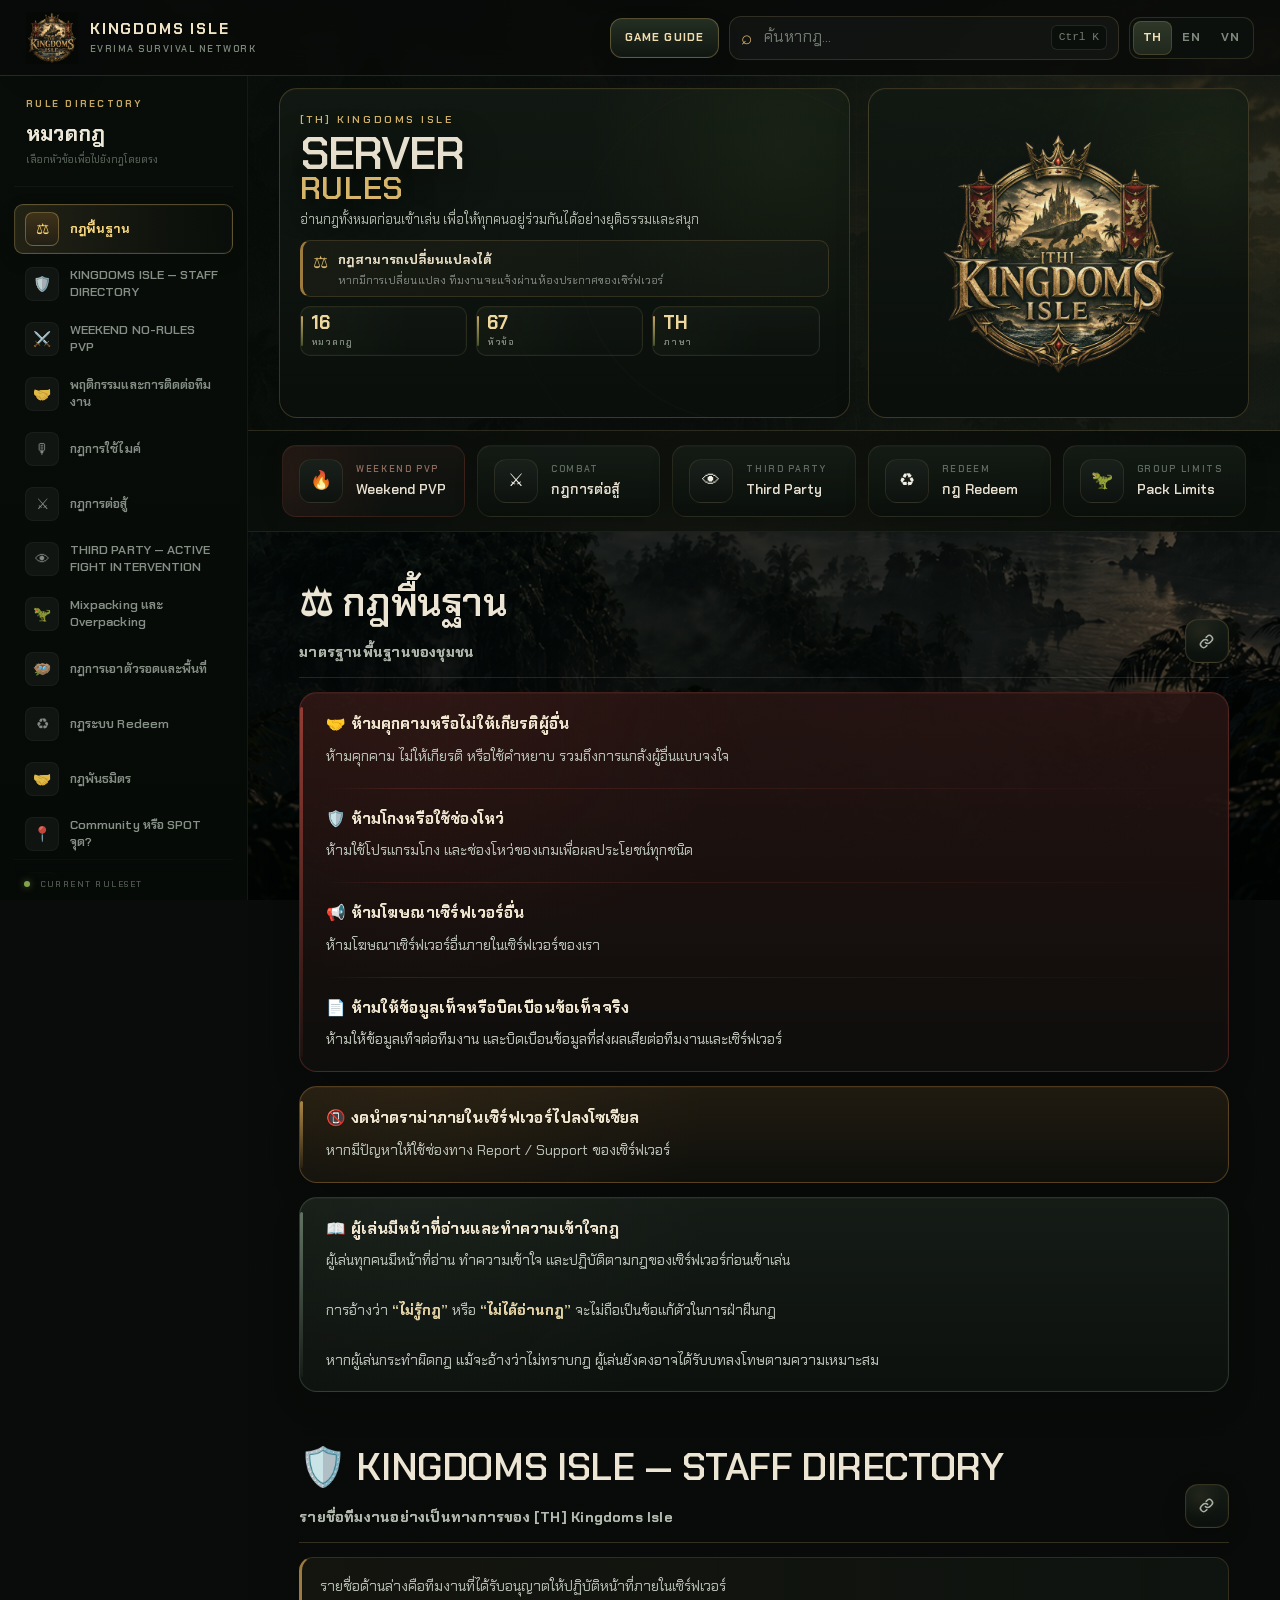
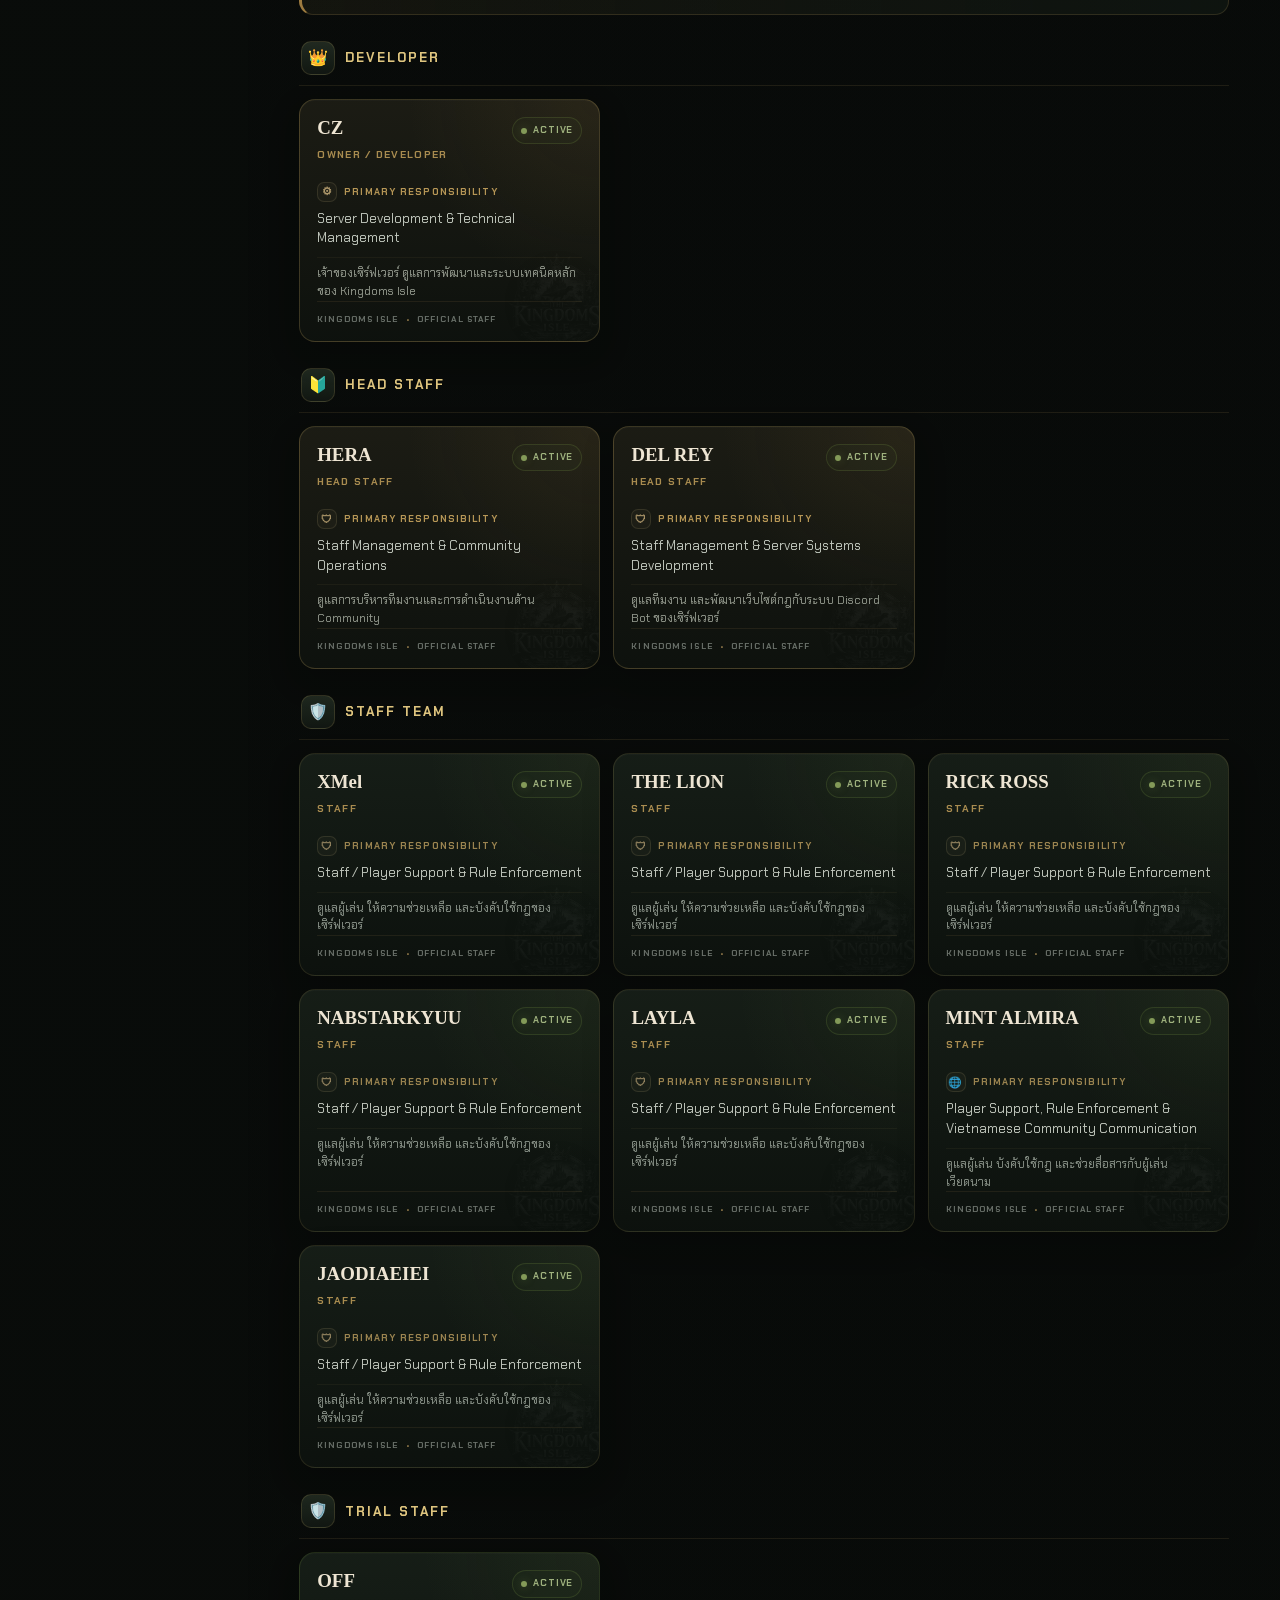
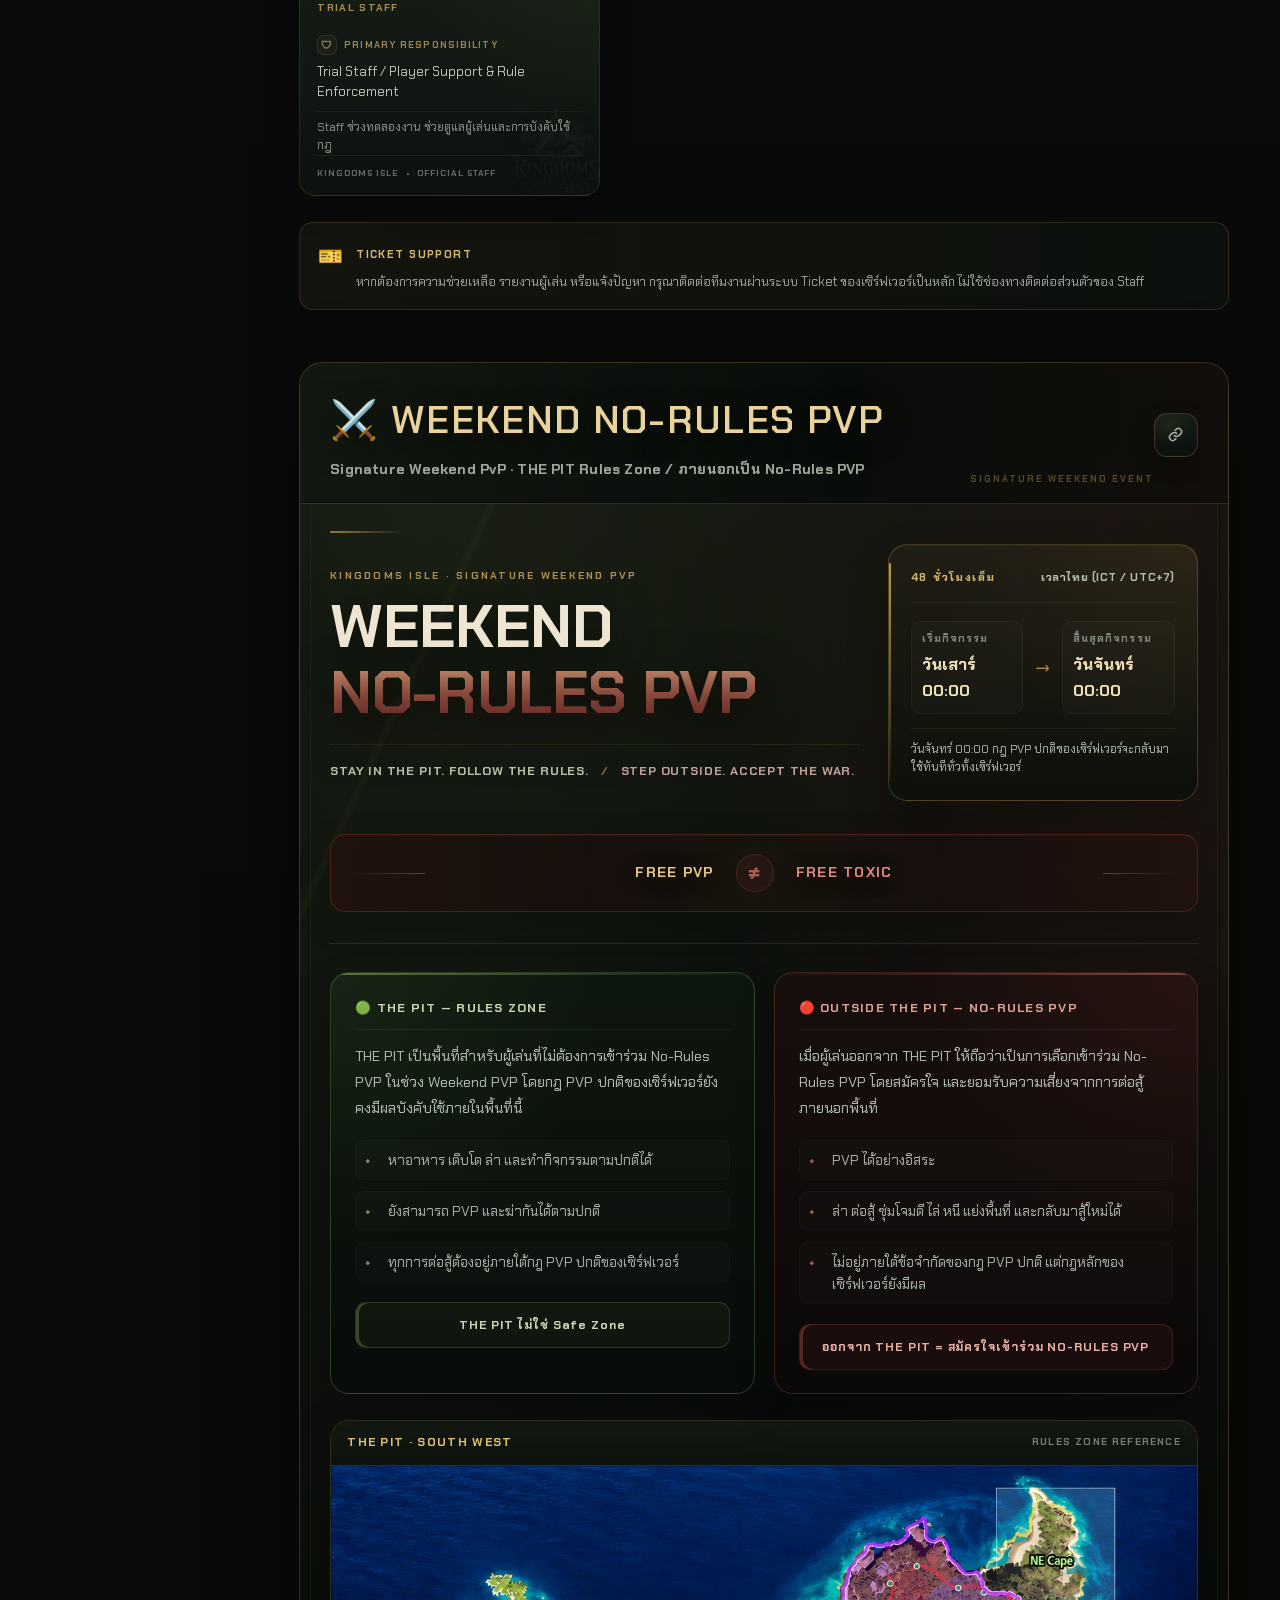
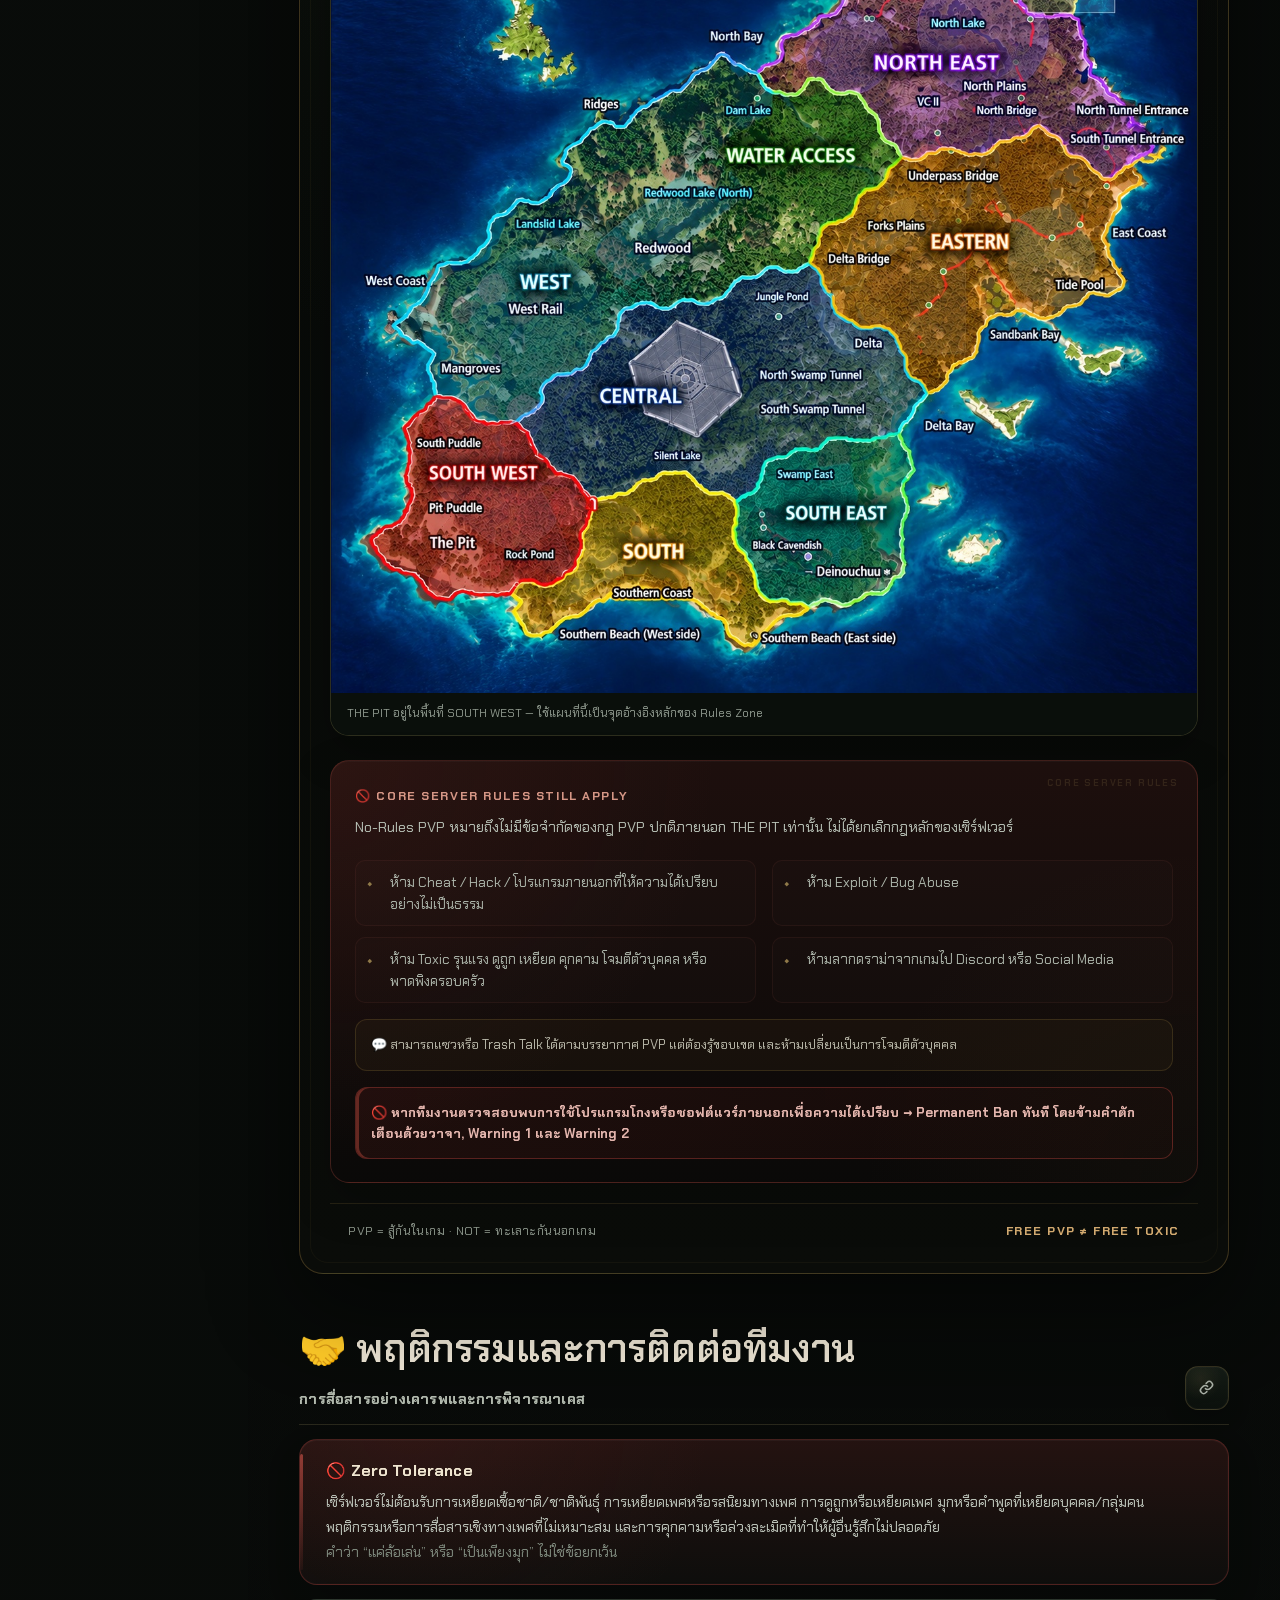
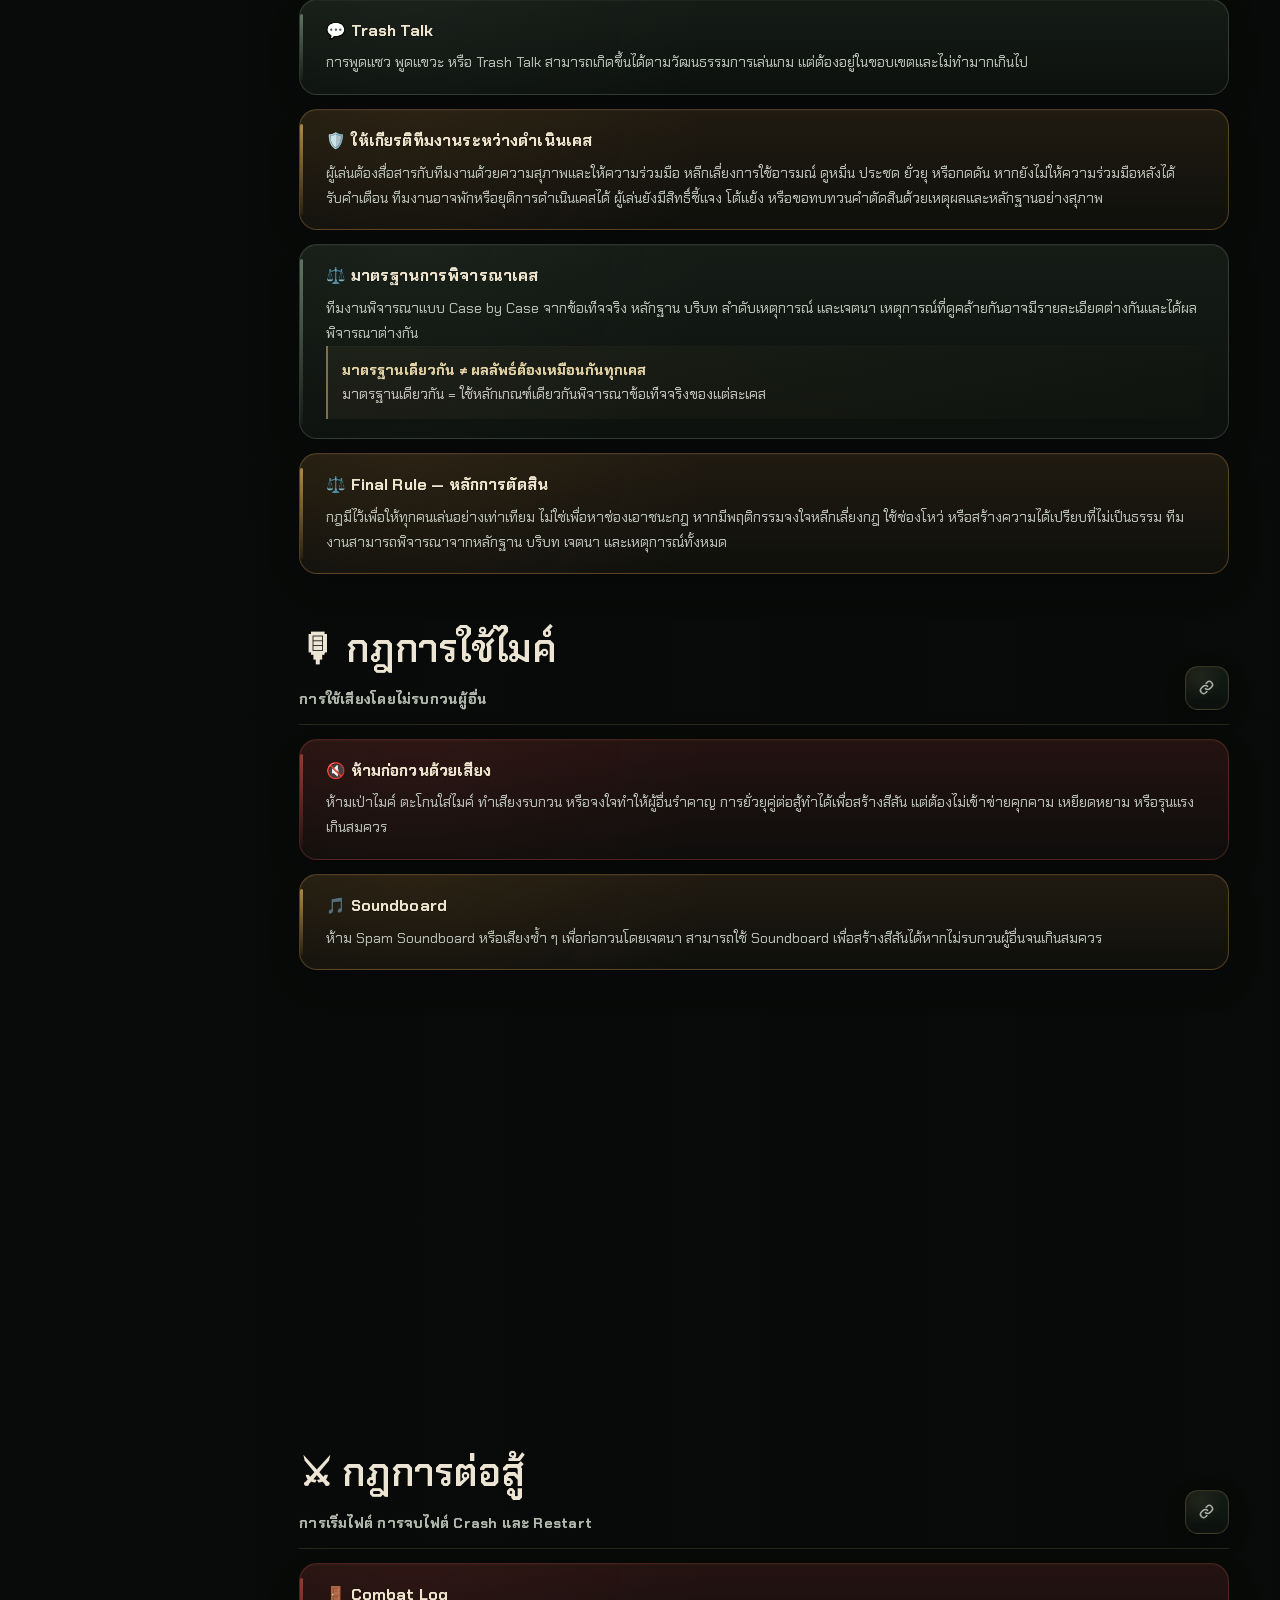
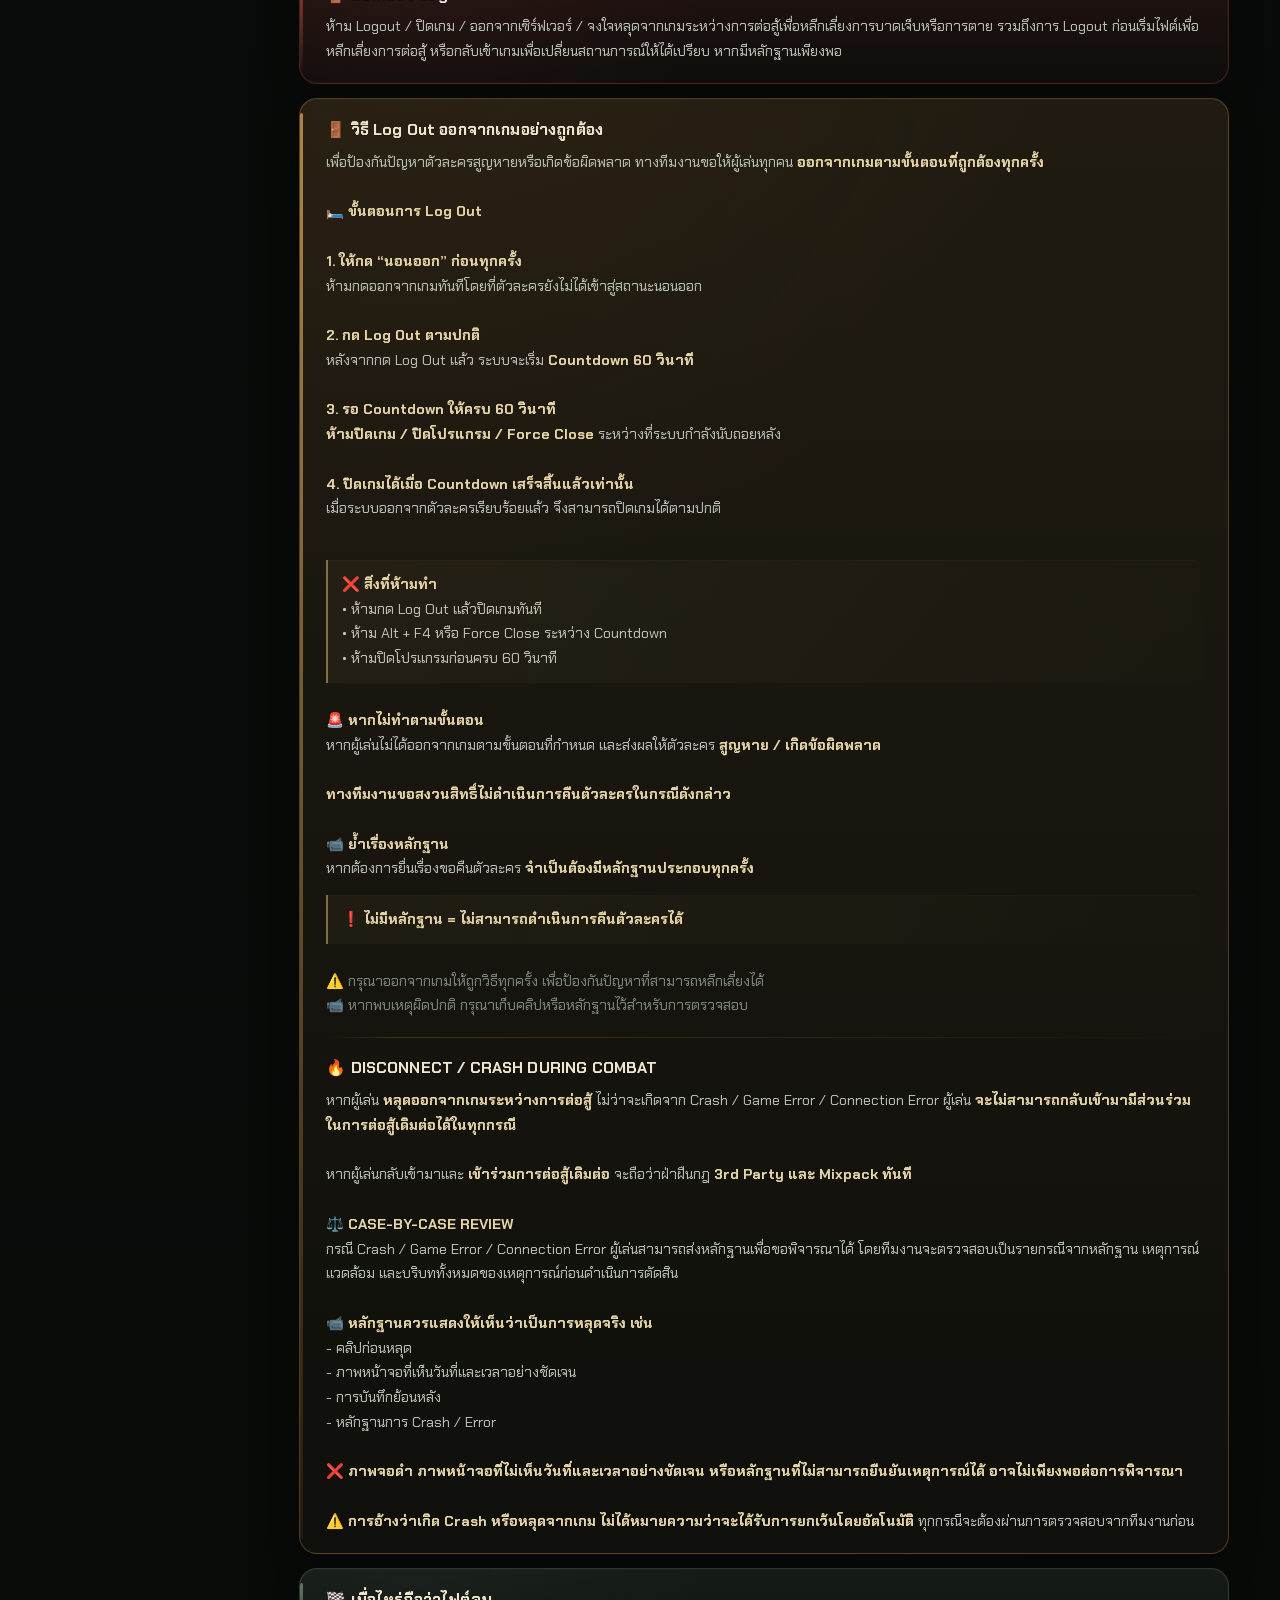
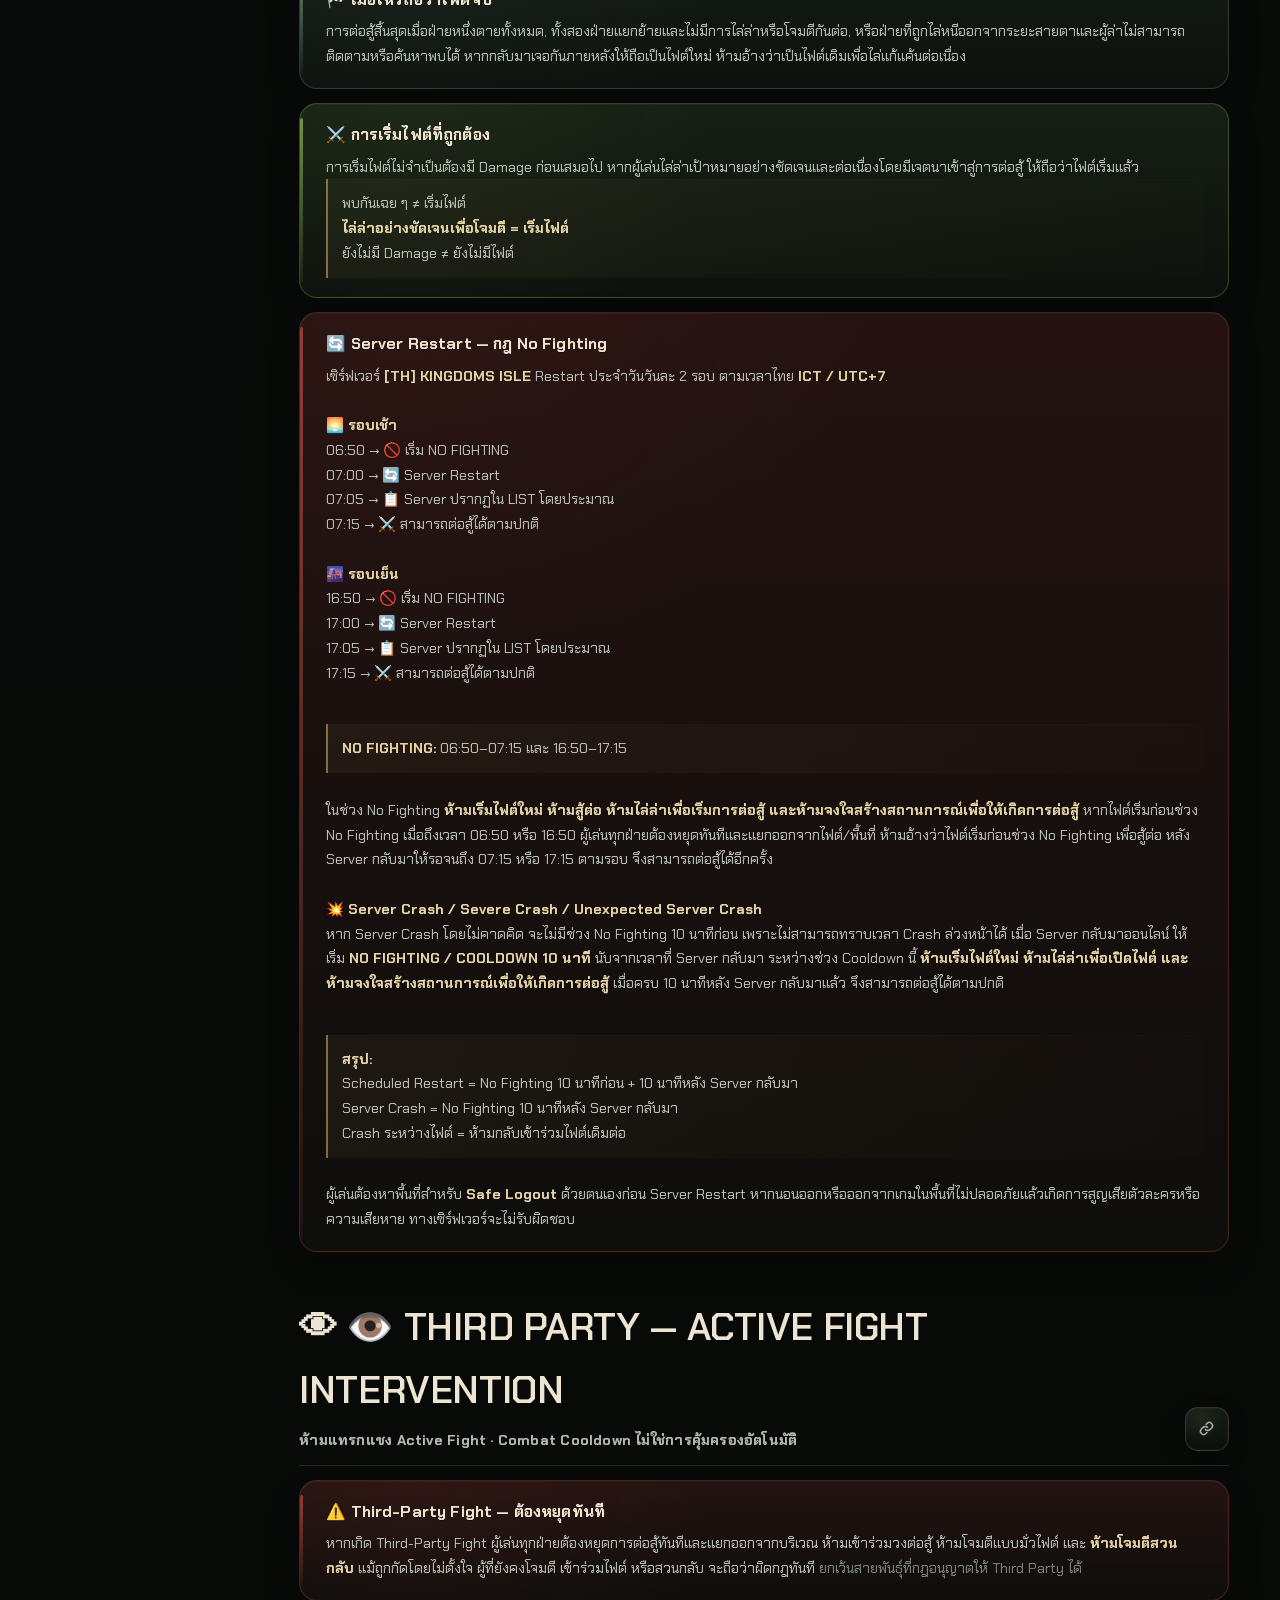
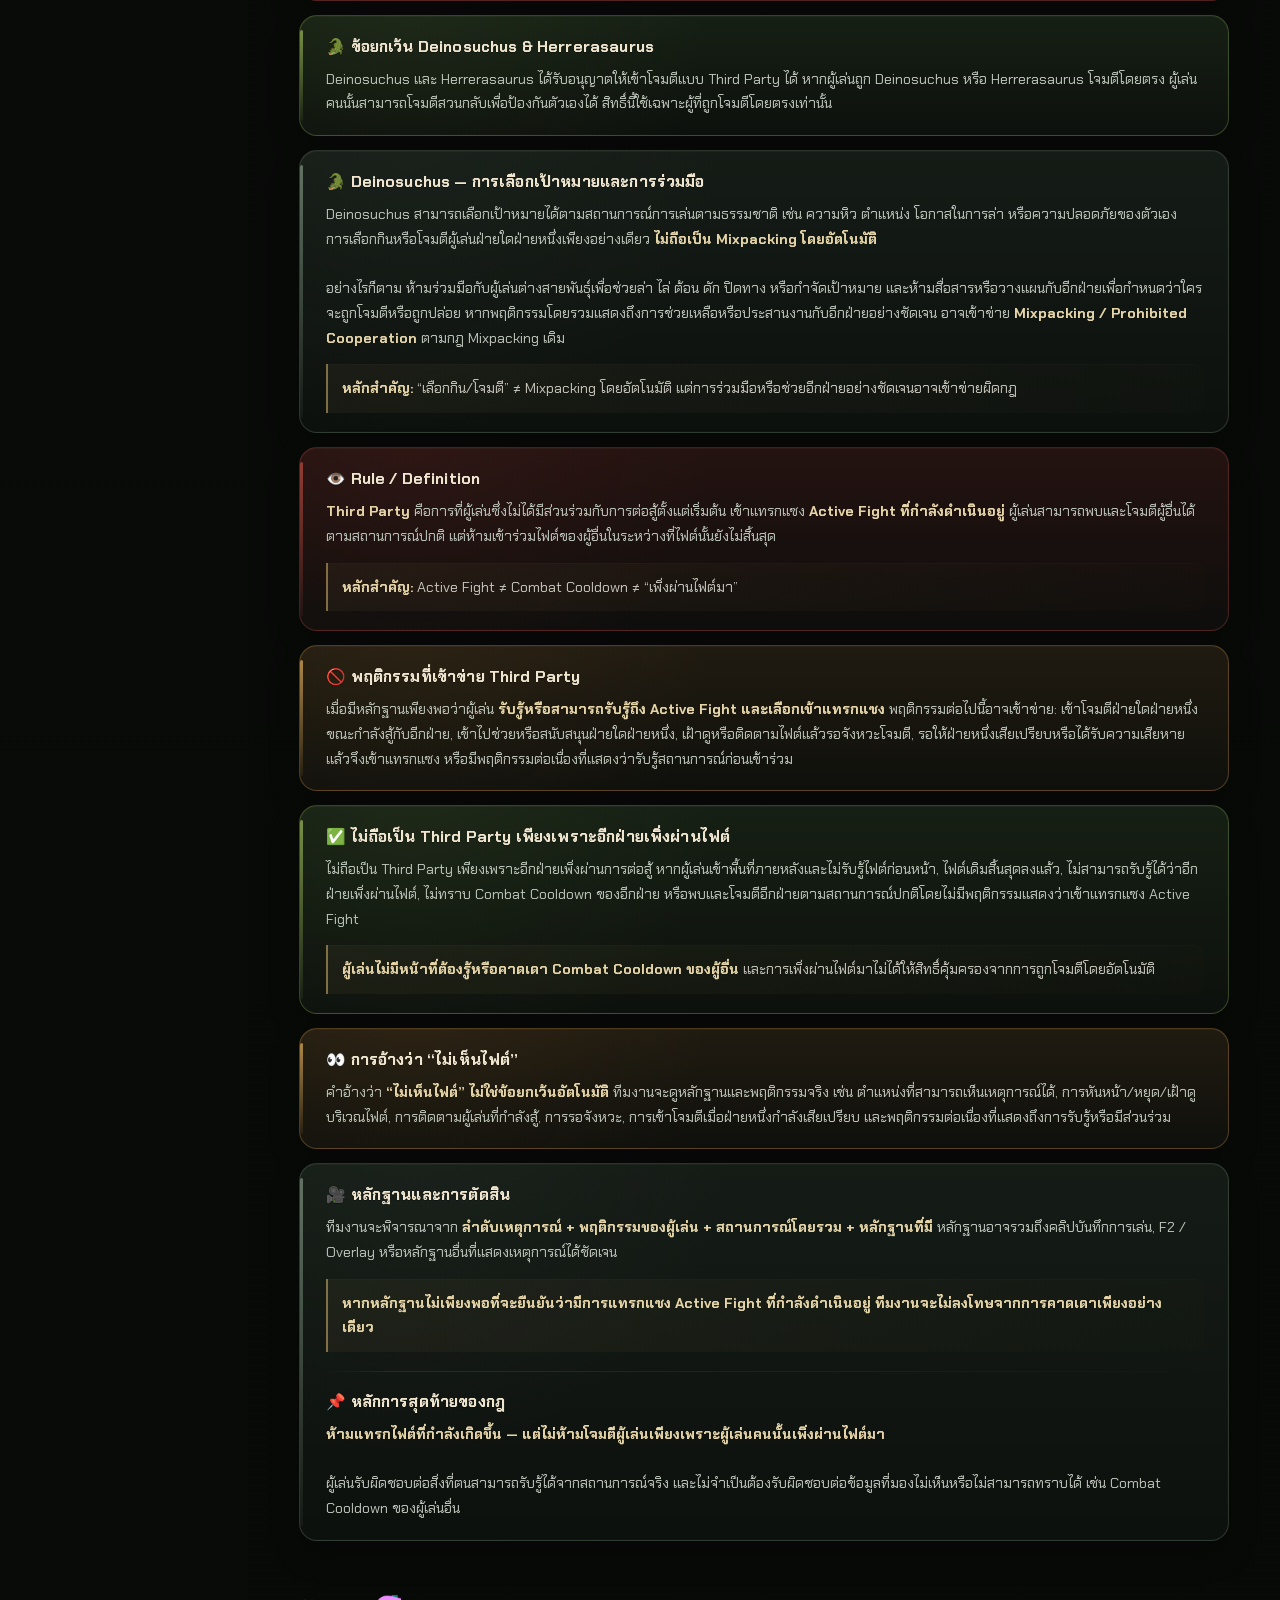
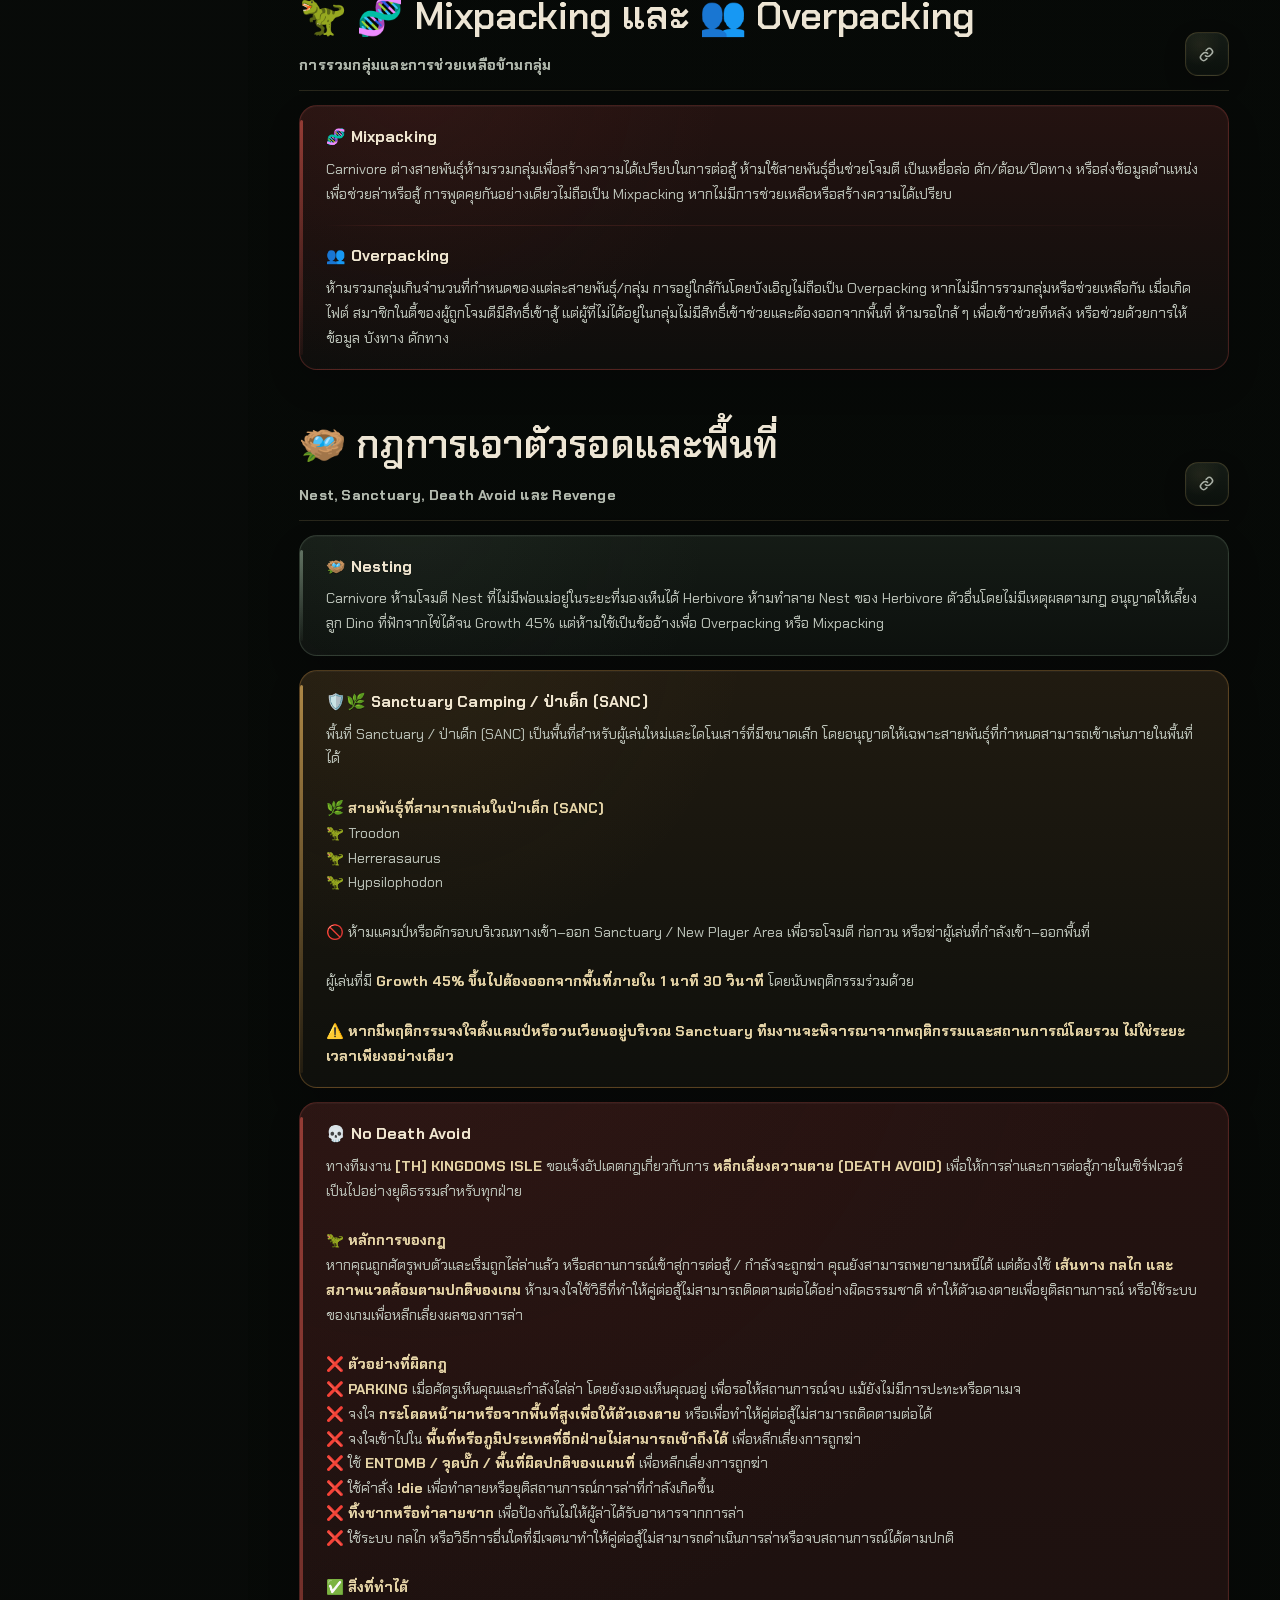
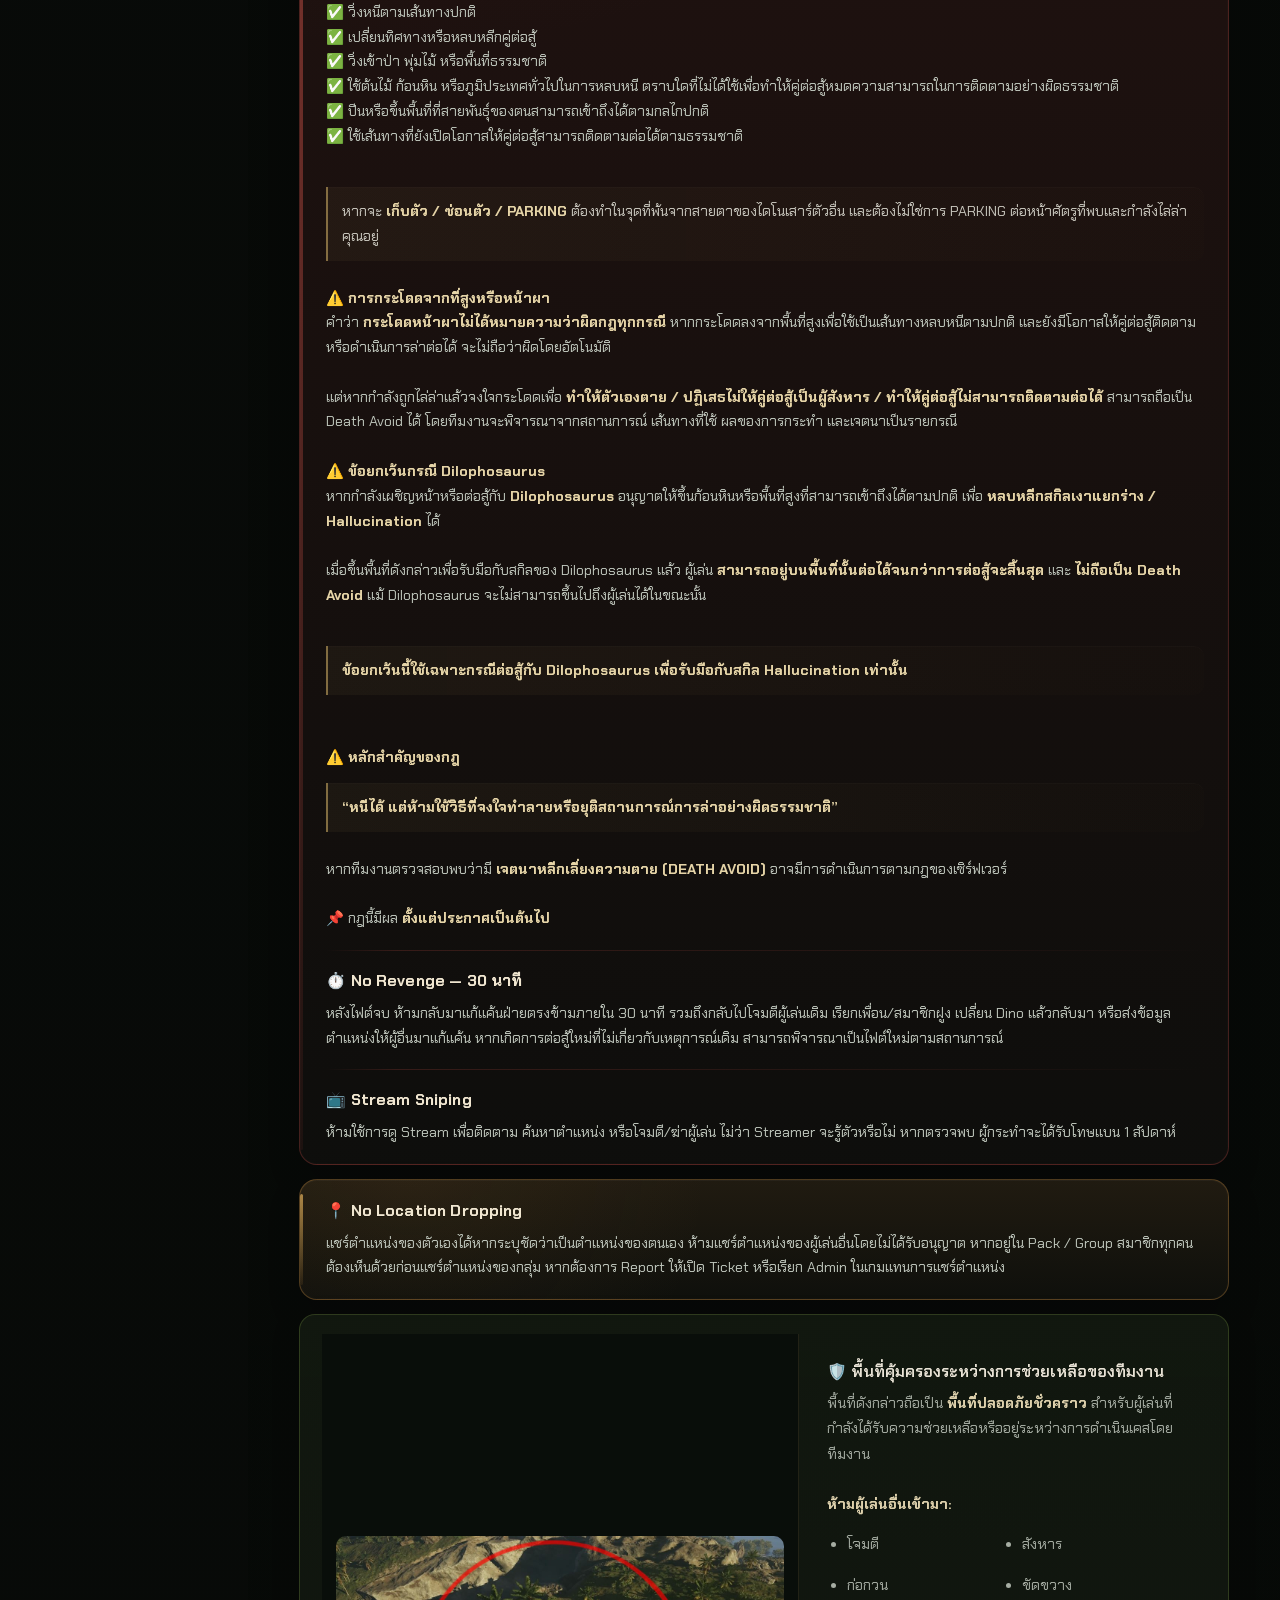
==== commit b7e07055: "Load Rules data v30" ====
--- a/index.html
+++ b/index.html
@@ -115,7 +115,7 @@
   </div>
 
   <div id="toast" class="toast" role="status" aria-live="polite"></div>
-  <script src="data/rules-v29.js"></script>
+  <script src="data/rules-v30.js"></script>
   <script src="js/app-v43.js"></script>
 </body>
 </html>
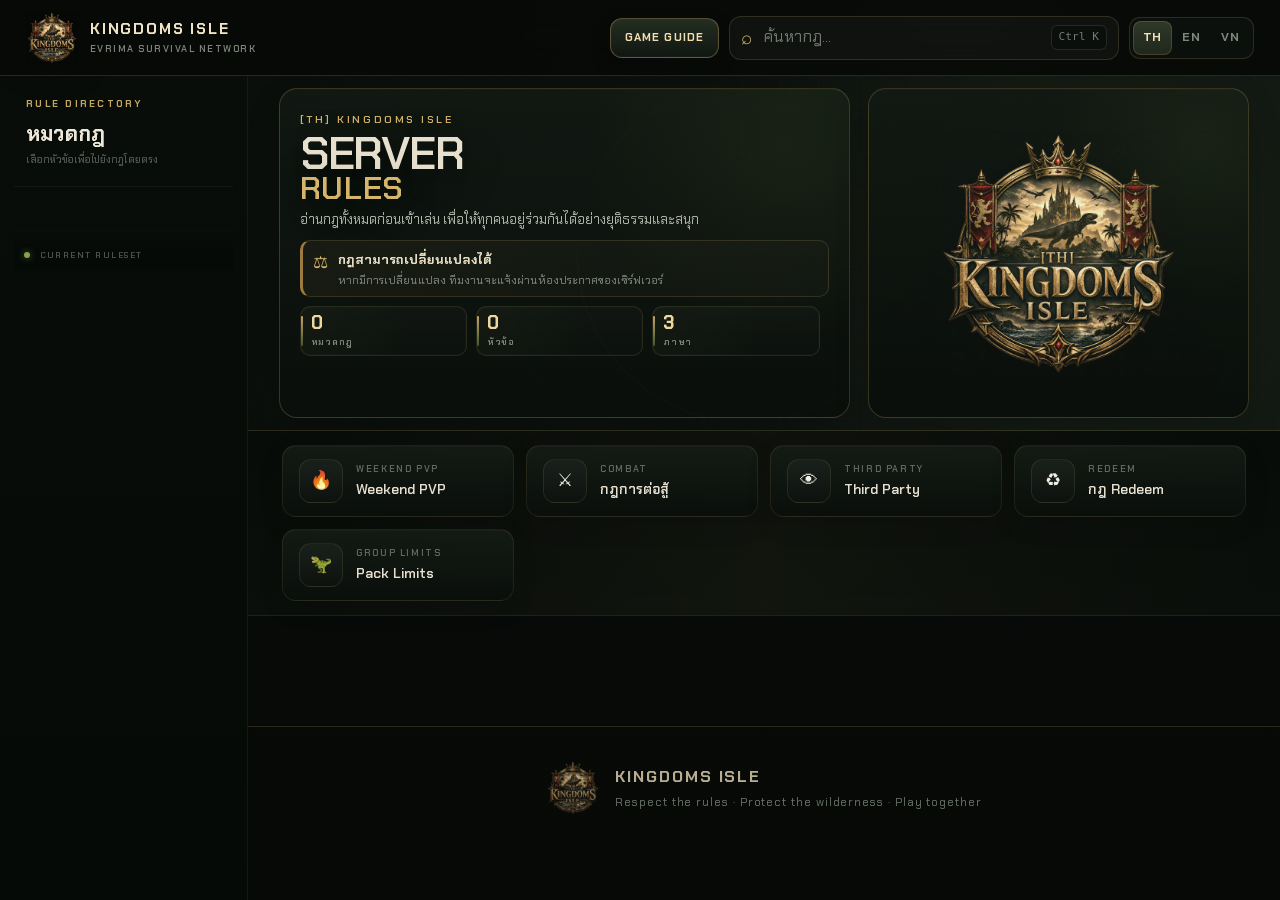
==== commit 97a36635: "Load Rules data v31 and stylesheet v52" ====
--- a/index.html
+++ b/index.html
@@ -9,7 +9,7 @@
   <link rel="preconnect" href="https://fonts.googleapis.com">
   <link rel="preconnect" href="https://fonts.gstatic.com" crossorigin>
   <link href="https://fonts.googleapis.com/css2?family=Chakra+Petch:wght@400;500;600;700&display=swap" rel="stylesheet">
-  <link rel="stylesheet" href="css/style-v51.css">
+  <link rel="stylesheet" href="css/style-v52.css">
   <link rel="stylesheet" href="css/guide-entry-v1.css">
 </head>
 <body>
@@ -115,7 +115,7 @@
   </div>
 
   <div id="toast" class="toast" role="status" aria-live="polite"></div>
-  <script src="data/rules-v30.js"></script>
+  <script src="data/rules-v31.js"></script>
   <script src="js/app-v43.js"></script>
 </body>
 </html>
--- a/css/style-v52.css
+++ b/css/style-v52.css
@@ -0,0 +1,2527 @@
+﻿:root{
+  --bg:#080b09;--bg-2:#0d120f;--panel:#111813;--panel-2:#161f18;--panel-3:#1b251d;
+  --ink:#f2eee2;--muted:#a9ad9f;--gold:#d6b56a;--gold-2:#9d7b3f;--bronze:#6e5635;
+  --green:#7e9f45;--green-2:#34482a;--red:#8e3b35;--line:rgba(215,190,128,.16);
+  --shadow:0 18px 60px rgba(0,0,0,.38);--radius:20px;--sidebar:270px
+}
+*{box-sizing:border-box}
+html{scroll-behavior:smooth}
+body{margin:0;background:
+  radial-gradient(circle at 75% 0%,rgba(67,90,47,.14),transparent 32rem),
+  linear-gradient(180deg,#090c0a 0%,#070907 100%);
+  color:var(--ink);font-family:Inter,Segoe UI,Tahoma,Arial,sans-serif;line-height:1.65;overflow-x:hidden}
+button,input{font:inherit}button{color:inherit}a{color:inherit}
+::selection{background:rgba(214,181,106,.28);color:#fff}
+.skip-link{position:fixed;left:16px;top:-80px;z-index:999;background:var(--gold);color:#111;padding:10px 14px;border-radius:10px;text-decoration:none;font-weight:800}
+.skip-link:focus{top:16px}
+.site-shell{min-height:100vh}
+.topbar{position:fixed;z-index:100;top:0;left:0;right:0;height:76px;display:flex;align-items:center;justify-content:space-between;padding:0 26px;background:rgba(7,10,8,.86);backdrop-filter:blur(16px);border-bottom:1px solid var(--line)}
+.brand{display:flex;align-items:center;gap:12px;text-decoration:none;min-width:230px}
+.brand-mark{width:52px;height:52px;display:grid;place-items:center}
+.brand img{width:52px;height:52px;object-fit:contain;filter:drop-shadow(0 6px 14px rgba(0,0,0,.45))}
+.brand-copy{display:grid;line-height:1.08}
+.brand-copy strong{font-family:Georgia,'Times New Roman',serif;letter-spacing:.12em;font-size:.95rem;color:#f1e4c4}
+.brand-copy small{margin-top:6px;color:#7f897d;letter-spacing:.16em;font-size:.58rem}
+.top-actions{display:flex;align-items:center;gap:10px}
+.search-wrap{display:flex;align-items:center;gap:10px;width:min(390px,34vw);height:44px;padding:0 11px;border:1px solid var(--line);border-radius:12px;background:rgba(255,255,255,.035);transition:.2s ease}
+.search-wrap:focus-within{border-color:rgba(214,181,106,.6);box-shadow:0 0 0 3px rgba(214,181,106,.08)}
+.search-wrap>span{color:var(--gold);font-size:1.2rem}
+.search-wrap input{min-width:0;flex:1;border:0;outline:0;background:transparent;color:var(--ink)}
+.search-wrap input::placeholder{color:#70786f}
+.search-wrap kbd{padding:2px 7px;border:1px solid rgba(255,255,255,.1);border-radius:6px;color:#737c72;background:#0b0f0c;font-size:.7rem}
+.lang-switch{display:flex;border:1px solid var(--line);background:#0b100c;border-radius:11px;padding:3px}
+.lang-btn{border:0;background:transparent;color:#7f887d;min-width:39px;height:34px;border-radius:8px;cursor:pointer;font-size:.76rem;font-weight:800;letter-spacing:.08em}
+.lang-btn:hover{color:#fff}.lang-btn.active{background:linear-gradient(180deg,#2f3828,#20271d);color:#f1dfb6;box-shadow:inset 0 0 0 1px rgba(214,181,106,.2)}
+.icon-btn{border:1px solid var(--line);background:#111713;border-radius:10px;cursor:pointer}.menu-btn{display:none;width:42px;height:42px}
+.sidebar{position:fixed;z-index:70;top:76px;bottom:0;left:0;width:var(--sidebar);padding:24px 14px 16px;background:linear-gradient(180deg,rgba(12,18,14,.985),rgba(7,11,8,.99));border-right:1px solid rgba(214,181,106,.09);overflow:auto;scrollbar-width:thin;scrollbar-color:transparent transparent}
+.sidebar:hover{scrollbar-color:#3f4c38 transparent}
+.sidebar::-webkit-scrollbar{width:4px}
+.sidebar::-webkit-scrollbar-track{background:transparent}
+.sidebar::-webkit-scrollbar-thumb{background:transparent;border-radius:999px}
+.sidebar:hover::-webkit-scrollbar-thumb{background:#3f4c38}
+.sidebar-intro{padding:2px 12px 20px;margin-bottom:8px;border-bottom:1px solid rgba(255,255,255,.045);display:grid}
+.eyebrow{font-size:.66rem;letter-spacing:.24em;font-weight:900;color:var(--gold)}
+.sidebar-intro strong{margin-top:9px;font-family:Georgia,'Times New Roman',serif;font-size:1.5rem;letter-spacing:.01em;color:#eee8d9}
+.sidebar-intro small{margin-top:3px;color:#626c63;font-size:.73rem}
+.category-nav{display:grid;gap:3px;padding:8px 0 12px}
+.nav-link{position:relative;display:grid;grid-template-columns:38px minmax(0,1fr);align-items:center;gap:11px;width:100%;min-height:58px;border:1px solid transparent;border-radius:11px;background:transparent;padding:8px 10px;text-align:left;cursor:pointer;color:#929b91;transition:background .18s ease,border-color .18s ease,color .18s ease,transform .18s ease}
+.nav-link:before{content:"";position:absolute;left:-1px;top:13px;bottom:13px;width:2px;border-radius:3px;background:transparent;transition:.18s ease}
+.nav-link:hover{background:rgba(255,255,255,.025);color:#ddd8cc}
+.nav-link:hover .nav-icon{border-color:rgba(214,181,106,.18);background:#1b241d;filter:saturate(1.2) brightness(1.12)}
+.nav-link.active{background:linear-gradient(90deg,rgba(214,181,106,.075),rgba(126,159,69,.025) 72%,transparent);border-color:rgba(214,181,106,.12);color:#f0e7d3}
+.nav-link.active:before{background:var(--gold);box-shadow:0 0 10px rgba(214,181,106,.32)}
+.nav-link.active .nav-icon{background:linear-gradient(145deg,#2b3128,#171d18);border-color:rgba(214,181,106,.28);box-shadow:inset 0 0 14px rgba(214,181,106,.04),0 0 10px rgba(214,181,106,.08)}
+.nav-icon{width:38px;height:38px;border-radius:10px;display:grid;place-items:center;background:linear-gradient(180deg,#182019,#101612);border:1px solid rgba(214,181,106,.10);font-size:1.08rem;filter:saturate(1.15) brightness(1.08);box-shadow:inset 0 0 10px rgba(255,255,255,.02);transition:.18s ease}
+.nav-copy{min-width:0;display:grid;line-height:1.22}
+.nav-copy strong{font-size:.82rem;font-weight:750;color:inherit;display:-webkit-box;-webkit-line-clamp:2;-webkit-box-orient:vertical;overflow:hidden}
+.nav-copy small{display:flex;align-items:center;gap:5px;min-width:0;margin-top:5px;font-size:.68rem;color:#7f897f;letter-spacing:.02em;line-height:1.35;white-space:nowrap;overflow:hidden;text-overflow:ellipsis}
+.nav-copy small b{font-weight:900;color:#9aa597;letter-spacing:.05em}
+.nav-copy small span{color:#3f4841}
+.sidebar-footer{position:sticky;bottom:-16px;margin-top:10px;padding:18px 11px 10px;background:linear-gradient(180deg,transparent,#080c09 32%);font-size:.6rem;letter-spacing:.16em;color:#566158}
+.status-dot{display:inline-block;width:7px;height:7px;border-radius:50%;background:#7f9d4b;box-shadow:0 0 10px rgba(127,157,75,.7);margin-right:8px}
+.content{margin-left:var(--sidebar);padding-top:76px;min-width:0}
+.hero{position:relative;min-height:520px;padding:58px clamp(24px,5vw,72px) 46px;overflow:hidden;border-bottom:1px solid var(--line);background:
+  radial-gradient(circle at 76% 45%,rgba(108,130,61,.13),transparent 21rem),
+  linear-gradient(100deg,#0a0e0b 0%,#0b100d 48%,#121912 100%)}
+.hero:before{content:"";position:absolute;inset:0;background:
+  linear-gradient(rgba(255,255,255,.012) 1px,transparent 1px),
+  linear-gradient(90deg,rgba(255,255,255,.012) 1px,transparent 1px);background-size:38px 38px;mask-image:linear-gradient(to right,transparent,black 55%,transparent)}
+.hero-noise{position:absolute;inset:0;pointer-events:none;opacity:.11;background-image:url("data:image/svg+xml,%3Csvg viewBox='0 0 180 180' xmlns='http://www.w3.org/2000/svg'%3E%3Cfilter id='n'%3E%3CfeTurbulence type='fractalNoise' baseFrequency='.9' numOctaves='3' stitchTiles='stitch'/%3E%3C/filter%3E%3Crect width='100%25' height='100%25' filter='url(%23n)' opacity='.15'/%3E%3C/svg%3E")}
+.hero-grid{position:relative;z-index:2;display:grid;grid-template-columns:minmax(0,1.2fr) minmax(280px,.8fr);gap:34px;align-items:center;max-width:1400px;margin:0 auto}
+.hero h1{margin:10px 0 14px;font-family:Georgia,'Times New Roman',serif;font-size:clamp(3.5rem,7vw,7.4rem);line-height:.8;letter-spacing:-.05em;color:#e8e0cf;text-shadow:0 8px 32px rgba(0,0,0,.55)}
+.hero h1 span{display:block;color:var(--gold);font-size:.72em;letter-spacing:.05em}
+.hero-lead{max-width:720px;margin:24px 0 0;color:#aeb3a8;font-size:1.06rem}
+.hero-notice{display:flex;gap:14px;align-items:flex-start;max-width:680px;margin-top:26px;padding:16px 18px;border:1px solid rgba(214,181,106,.16);border-left:3px solid var(--gold-2);border-radius:12px;background:linear-gradient(90deg,rgba(214,181,106,.055),rgba(255,255,255,.015))}
+.notice-mark{color:var(--gold);font-size:1.35rem}.hero-notice strong{display:block;font-size:.88rem;color:#e7dcc3}.hero-notice p{margin:4px 0 0;color:#828a80;font-size:.82rem}
+.hero-stats{display:grid;grid-template-columns:repeat(3,minmax(0,1fr));gap:16px;margin-top:30px;max-width:560px}.hero-stats>div{position:relative;display:flex;flex-direction:column;align-items:flex-start;justify-content:center;min-height:88px;padding:16px 18px 15px;border:1px solid rgba(214,181,106,.12);border-radius:14px;background:linear-gradient(180deg,rgba(255,255,255,.02),rgba(255,255,255,.008)),linear-gradient(90deg,rgba(67,90,47,.08),transparent 65%);box-shadow:inset 0 0 0 1px rgba(255,255,255,.015);overflow:hidden}.hero-stats>div:before{content:"";position:absolute;left:0;top:14px;bottom:14px;width:3px;border-radius:999px;background:linear-gradient(180deg,rgba(214,181,106,.9),rgba(126,159,69,.45))}
+.hero-stats strong{display:block;margin:0;font-family:Georgia,'Times New Roman',serif;font-size:1.95rem;line-height:1;color:#edd79d;font-variant-numeric:tabular-nums;letter-spacing:0;white-space:nowrap}.hero-stats span{display:block;margin-top:8px;font-size:.68rem;font-weight:700;line-height:1.2;letter-spacing:.08em;color:#7c8779;text-transform:uppercase;white-space:nowrap}
+.hero-emblem{position:relative;min-height:400px;display:grid;place-items:center}.hero-emblem img{position:relative;z-index:2;width:min(440px,95%);aspect-ratio:1;object-fit:contain;filter:drop-shadow(0 30px 55px rgba(0,0,0,.6));opacity:.95}
+.emblem-halo{position:absolute;width:70%;aspect-ratio:1;border-radius:50%;background:radial-gradient(circle,rgba(214,181,106,.16),rgba(71,95,49,.08) 38%,transparent 70%);filter:blur(8px)}
+.quick-strip{display:grid;grid-template-columns:repeat(4,1fr);gap:1px;background:var(--line);border-bottom:1px solid var(--line)}
+.quick-card{display:flex;align-items:center;gap:13px;padding:18px 22px;border:0;background:#0d120f;cursor:pointer;text-align:left;transition:.2s}.quick-card:hover{background:#141b15}
+.quick-card>span{font-size:1.45rem;filter:saturate(.7)}.quick-card div{display:grid}.quick-card small{color:#667066;font-size:.61rem;letter-spacing:.14em}.quick-card strong{font-size:.84rem;color:#d7d3c8}
+.toolbar-mobile{display:none}
+.rules-root{max-width:1180px;margin:0 auto;padding:40px clamp(20px,4vw,54px) 70px}
+.rule-section{scroll-margin-top:96px;margin-bottom:44px}
+.section-heading{display:flex;justify-content:space-between;gap:20px;align-items:flex-end;margin-bottom:14px;padding-bottom:14px;border-bottom:1px solid var(--line)}
+.section-heading-main{display:flex;gap:14px;align-items:center}.section-number{font-family:Georgia,'Times New Roman',serif;color:#5e675d;font-size:.85rem}
+.section-heading h2{margin:0;font-family:Georgia,'Times New Roman',serif;font-size:clamp(1.75rem,3vw,2.55rem);font-weight:600;color:#ede5d4}
+.section-heading p{margin:7px 0 0;color:#b2baae;font-size:.9rem;font-weight:900;letter-spacing:.015em;line-height:1.45;text-shadow:0 0 1px rgba(255,255,255,.12)}
+.anchor-btn{flex:0 0 auto;width:44px;height:44px;display:grid;place-items:center;border:1px solid rgba(214,181,106,.20);background:radial-gradient(circle at 35% 28%,rgba(214,181,106,.08),transparent 52%),linear-gradient(180deg,#151c16,#0b100c);color:#a9b0a6;border-radius:13px;padding:0;cursor:pointer;box-shadow:inset 0 0 0 1px rgba(255,255,255,.018),0 8px 22px rgba(0,0,0,.18);transition:transform .18s ease,border-color .18s ease,color .18s ease,box-shadow .18s ease}.anchor-btn svg{width:19px;height:19px;fill:none;stroke:currentColor;stroke-width:1.9;stroke-linecap:round;stroke-linejoin:round}.anchor-btn:hover{transform:translateY(-1px);color:#e5c978;border-color:rgba(214,181,106,.46);box-shadow:inset 0 0 0 1px rgba(214,181,106,.05),0 10px 25px rgba(0,0,0,.24),0 0 16px rgba(214,181,106,.07)}.anchor-btn:active{transform:scale(.96)}.anchor-btn:focus-visible{outline:2px solid rgba(214,181,106,.65);outline-offset:3px}
+.rule-grid{display:grid;gap:12px}
+.rule-card{position:relative;border:1px solid var(--line);border-radius:16px;background:linear-gradient(180deg,rgba(24,32,25,.93),rgba(14,20,16,.96));padding:20px 22px;box-shadow:0 8px 30px rgba(0,0,0,.13)}
+.rule-card:before{content:"";position:absolute;left:0;top:16px;bottom:16px;width:2px;background:linear-gradient(180deg,transparent,var(--bronze),transparent);opacity:.55}
+.rule-card-head{display:flex;gap:12px;align-items:flex-start}.rule-index{flex:0 0 auto;min-width:42px;padding-top:1px;color:#6c746b;font-size:.72rem;font-weight:900;letter-spacing:.08em}
+.rule-card h3{margin:0;color:#e8e2d5;font-size:1rem;font-weight:800}.rule-card .rule-body{margin:8px 0 0;color:#a6ada3;font-size:.92rem}
+.rule-body p{margin:.45em 0}.rule-body ul{margin:.7em 0 .1em;padding-left:1.25rem}.rule-body li{margin:.38em 0}.rule-body strong{color:#ddd0ac}.rule-body .muted{color:#778078}
+.rule-body .quote{margin-top:10px;padding:10px 12px;background:rgba(0,0,0,.18);border-left:2px solid var(--gold-2);border-radius:0 8px 8px 0;color:#c8c6bd}
+.rule-card.warning{border-color:rgba(180,126,58,.28);background:linear-gradient(180deg,rgba(47,36,20,.34),rgba(18,20,15,.95))}
+.rule-card.danger{border-color:rgba(142,59,53,.34);background:linear-gradient(180deg,rgba(73,27,24,.25),rgba(18,18,15,.96))}
+.rule-card.success{border-color:rgba(126,159,69,.28);background:linear-gradient(180deg,rgba(52,72,42,.24),rgba(16,20,15,.96))}
+.rule-card.info{border-color:rgba(92,112,94,.32)}
+.rule-card.feature{padding:0;overflow:hidden}
+.feature-media{display:grid;grid-template-columns:minmax(0,1.18fr) minmax(340px,.82fr);min-height:390px}.feature-media img{width:100%;height:100%;object-fit:cover;object-position:center top;border-right:1px solid var(--line);background:#0b110d}.herd-reference-image{display:block}
+.feature-copy{padding:30px 32px 28px}.feature-copy .eyebrow{display:block;margin-bottom:9px;color:#d8b861;font-size:.68rem;letter-spacing:.2em;font-weight:900}.feature-copy h3{margin:0 0 10px;font-family:Georgia,'Times New Roman',serif;font-size:clamp(2rem,2.5vw,2.5rem);line-height:1.05;letter-spacing:.025em;color:#f0e3c5}
+.pack-table{width:100%;border-collapse:collapse;margin-top:14px}.pack-table th,.pack-table td{padding:10px 12px;border-bottom:1px solid rgba(255,255,255,.055);text-align:left}
+.pack-table th{font-size:.66rem;letter-spacing:.11em;color:#757f74}.pack-table td:last-child{text-align:right;color:#e0c886;font-family:Georgia,'Times New Roman',serif;font-size:1.1rem}
+.token-grid{display:grid;grid-template-columns:repeat(2,minmax(0,1fr));gap:12px;margin-top:18px}.token-tier{padding:15px 16px 14px;border:1px solid rgba(214,181,106,.10);border-radius:13px;background:linear-gradient(180deg,rgba(8,13,10,.30),rgba(4,8,6,.22));box-shadow:inset 0 1px 0 rgba(255,255,255,.015)}
+.token-tier-title{display:flex;align-items:baseline;justify-content:space-between;gap:10px;color:#efe4ce;font-size:.94rem;line-height:1.35}.token-tier-title>span{font-weight:850}.token-tier-title em{font-style:normal;color:#c8ab64;font-size:.63rem;letter-spacing:.13em;font-weight:900;white-space:nowrap}.token-tier small{display:block;margin-top:10px;color:#aeb6aa;font-size:.78rem;line-height:1.72}.feature-copy>.rule-body{font-size:.94rem}.feature-copy>.rule-body p{margin:.55em 0}.feature-copy>.rule-body strong{color:#ead7a6}.feature-copy .quote{margin-top:12px;padding:12px 13px;line-height:1.65}
+.no-results{max-width:760px;margin:40px auto 90px;text-align:center;padding:50px 24px;border:1px dashed var(--line);border-radius:18px;color:#7a8278}.no-results>span{font-size:2.2rem;color:var(--gold)}
+.no-results h2{color:#d9d2c2;font-family:Georgia,'Times New Roman',serif}
+.site-footer{display:flex;align-items:center;justify-content:center;gap:15px;padding:34px 20px 48px;border-top:1px solid var(--line);color:#6b746a;text-align:left}.site-footer img{width:54px;height:54px;object-fit:contain;opacity:.72}
+.site-footer strong{font-family:Georgia,'Times New Roman',serif;letter-spacing:.12em;color:#b9ad91}.site-footer p{margin:3px 0 0;font-size:.72rem;letter-spacing:.08em}
+.toast{position:fixed;z-index:200;right:20px;bottom:20px;transform:translateY(20px);opacity:0;pointer-events:none;padding:11px 14px;background:#1a211b;border:1px solid var(--line);border-radius:10px;box-shadow:var(--shadow);color:#d9d2c2;font-size:.8rem;transition:.2s}
+.toast.show{transform:none;opacity:1}mark{background:rgba(214,181,106,.22);color:#fff2ca;border-radius:3px;padding:0 2px}
+@media(max-width:1080px){
+  :root{--sidebar:235px}.hero{padding-left:34px;padding-right:34px}.hero-grid{grid-template-columns:1fr .72fr}.hero-emblem{min-height:320px}.quick-card{padding:15px 14px}
+}
+@media(max-width:860px){
+  .topbar{padding:0 14px}.brand{min-width:0}.brand-copy{display:none}.desktop-search{display:none}.menu-btn{display:block}
+  .sidebar{transform:translateX(-102%);transition:transform .24s ease;width:min(320px,86vw);box-shadow:20px 0 60px rgba(0,0,0,.5)}.sidebar.open{transform:none}
+  .content{margin-left:0}.hero{padding:38px 22px}.hero-grid{grid-template-columns:1fr}.hero-emblem{position:absolute;right:-90px;top:20px;opacity:.16;width:360px;pointer-events:none}.hero-copy{position:relative;z-index:3}
+  .quick-strip{grid-template-columns:repeat(2,1fr)}.toolbar-mobile{display:block;padding:20px 20px 0}.mobile-search{width:100%}.rules-root{padding-top:28px}
+}
+@media(max-width:620px){
+  .topbar{height:68px}.content{padding-top:68px}.sidebar{top:68px}.brand img,.brand-mark{width:46px;height:46px}.lang-btn{min-width:35px}
+  .hero{min-height:470px}.hero h1{font-size:clamp(3.2rem,18vw,5rem)}.hero-lead{font-size:.95rem}.hero-stats{grid-template-columns:1fr 1fr;gap:12px;max-width:100%}.hero-stats>div{min-height:80px;padding:14px 15px}.hero-stats>div:last-child{grid-column:1 / -1}.hero-stats strong{font-size:1.65rem}
+  .quick-strip{grid-template-columns:1fr 1fr}.quick-card{padding:13px 12px;gap:9px}.quick-card>span{font-size:1.2rem}.quick-card strong{font-size:.75rem}
+  .section-heading{align-items:flex-start}.section-heading-main{align-items:flex-start}.rule-card{padding:17px}.rule-card-head{gap:8px}.rule-index{min-width:32px}
+  .feature-media{grid-template-columns:1fr}.feature-media img{height:360px;border-right:0;border-bottom:1px solid var(--line)}.feature-copy{padding:20px}.token-grid{grid-template-columns:1fr}
+}
+@media(max-width:410px){
+  .lang-switch{padding:2px}.lang-btn{min-width:31px;padding:0 5px}.quick-strip{grid-template-columns:1fr}
+}
+
+
+
+
+/* v10 â€” Premium quick navigation + visual rule cards + Herd image fidelity */
+.quick-strip{
+  position:relative;
+  display:grid;
+  grid-template-columns:repeat(4,minmax(0,1fr));
+  gap:12px;
+  padding:14px clamp(18px,3vw,34px);
+  background:
+    linear-gradient(180deg,rgba(8,12,9,.98),rgba(10,15,11,.96)),
+    radial-gradient(circle at 50% 0%,rgba(126,159,69,.07),transparent 55%);
+  border-bottom:1px solid rgba(214,181,106,.12);
+}
+.quick-strip:before{
+  content:"";position:absolute;inset:0;pointer-events:none;
+  background:linear-gradient(90deg,transparent,rgba(214,181,106,.035),transparent);
+}
+.quick-card{
+  position:relative;
+  min-height:72px;
+  display:grid;
+  grid-template-columns:44px minmax(0,1fr);
+  align-items:center;
+  gap:13px;
+  padding:12px 16px;
+  border:1px solid rgba(214,181,106,.10);
+  border-radius:14px;
+  background:linear-gradient(180deg,rgba(22,30,23,.80),rgba(10,15,11,.92));
+  box-shadow:inset 0 1px 0 rgba(255,255,255,.018),0 8px 24px rgba(0,0,0,.12);
+  overflow:hidden;
+  transition:transform .18s ease,border-color .18s ease,background .18s ease,box-shadow .18s ease;
+}
+.quick-card:after{
+  content:"";position:absolute;left:0;right:0;bottom:0;height:2px;
+  background:linear-gradient(90deg,transparent,rgba(214,181,106,.7),transparent);
+  opacity:0;transform:scaleX(.35);transition:.18s ease;
+}
+.quick-card:hover{
+  transform:translateY(-1px);
+  border-color:rgba(214,181,106,.24);
+  background:linear-gradient(180deg,rgba(30,39,30,.92),rgba(12,18,13,.97));
+  box-shadow:inset 0 1px 0 rgba(255,255,255,.025),0 10px 28px rgba(0,0,0,.18);
+}
+.quick-card.active{
+  border-color:rgba(214,181,106,.32);
+  background:
+    radial-gradient(circle at 18% 50%,rgba(126,159,69,.13),transparent 42%),
+    linear-gradient(180deg,rgba(31,39,29,.96),rgba(13,19,14,.98));
+  box-shadow:inset 0 0 0 1px rgba(214,181,106,.035),0 10px 30px rgba(0,0,0,.20),0 0 18px rgba(214,181,106,.035);
+}
+.quick-card.active:after{opacity:1;transform:scaleX(1)}
+.quick-card>span{
+  width:44px;height:44px;display:grid;place-items:center;
+  border:1px solid rgba(214,181,106,.12);border-radius:12px;
+  background:linear-gradient(180deg,#182019,#0d120f);
+  font-size:1.12rem;filter:saturate(.82);transition:.18s ease;
+}
+.quick-card:hover>span,.quick-card.active>span{
+  color:#ead39a;border-color:rgba(214,181,106,.25);
+  box-shadow:inset 0 0 14px rgba(214,181,106,.035);
+}
+.quick-card div{display:flex;flex-direction:column;min-width:0;line-height:1.15}
+.quick-card small{order:0;color:#69756b;font-size:.57rem;font-weight:800;letter-spacing:.18em;text-transform:uppercase}
+.quick-card strong{order:1;margin-top:7px;color:#e6dfcf;font-size:.84rem;font-weight:800;white-space:nowrap;overflow:hidden;text-overflow:ellipsis}
+.quick-card.active small{color:#9d8b62}.quick-card.active strong{color:#f0e3c4}
+
+.visual-rule{padding:0;overflow:hidden}
+.visual-rule:before{display:none}
+.visual-rule{display:grid;grid-template-columns:minmax(0,1.08fr) minmax(360px,.92fr);min-height:390px}
+.visual-rule-media{position:relative;min-height:390px;background:#090e0a;overflow:hidden;border-right:1px solid rgba(214,181,106,.12)}
+.visual-rule-media:after{content:"";position:absolute;inset:0;pointer-events:none;box-shadow:inset -22px 0 36px rgba(5,8,6,.32)}
+.visual-rule-media img{display:block;width:100%;height:100%;min-height:390px;object-fit:cover;object-position:center center}
+.visual-rule-copy{padding:26px 28px;display:flex;align-items:center}
+.visual-rule-copy .rule-card-head{width:100%}
+.visual-rule-copy .rule-card-copy{min-width:0}
+.visual-rule-copy .rule-body{font-size:.91rem;line-height:1.72}
+.visual-rule-copy .rule-body ul{display:grid;grid-template-columns:repeat(2,minmax(0,1fr));gap:4px 18px;margin:.7em 0 .8em}
+.visual-rule-copy .quote{margin-top:14px}
+
+.herd-reference-image{
+  object-fit:contain!important;
+  object-position:center center!important;
+  background:#0a100c;
+  padding:8px;
+}
+.feature-copy{padding:30px 32px 28px}
+.feature-copy .eyebrow{display:block;margin-bottom:9px;color:#d8b861;font-size:.68rem;letter-spacing:.2em;font-weight:900}
+.feature-copy h3{margin:0 0 10px;font-family:Georgia,'Times New Roman',serif;font-size:clamp(2rem,2.5vw,2.5rem);line-height:1.05;letter-spacing:.025em;color:#f0e3c5}
+.token-grid{gap:12px;margin-top:18px}
+.token-tier{padding:15px 16px 14px;border-color:rgba(214,181,106,.10);background:linear-gradient(180deg,rgba(8,13,10,.30),rgba(4,8,6,.22))}
+.token-tier-title{display:flex;align-items:baseline;justify-content:space-between;gap:10px;color:#efe4ce;font-size:.94rem;line-height:1.35}
+.token-tier-title>span{font-weight:850}.token-tier-title em{font-style:normal;color:#c8ab64;font-size:.63rem;letter-spacing:.13em;font-weight:900;white-space:nowrap}
+.token-tier small{display:block;margin-top:10px;color:#aeb6aa;font-size:.78rem;line-height:1.72}
+
+@media(max-width:860px){
+  .quick-strip{grid-template-columns:repeat(2,minmax(0,1fr));gap:9px;padding:12px 14px}
+  .visual-rule{grid-template-columns:1fr}
+  .visual-rule-media{min-height:0;aspect-ratio:16/9;border-right:0;border-bottom:1px solid rgba(214,181,106,.12)}
+  .visual-rule-media img{min-height:0;aspect-ratio:16/9}
+  .visual-rule-copy{padding:22px}
+}
+@media(max-width:620px){
+  .quick-strip{grid-template-columns:1fr 1fr}
+  .quick-card{min-height:64px;grid-template-columns:38px minmax(0,1fr);padding:10px 11px;gap:10px}
+  .quick-card>span{width:38px;height:38px;border-radius:10px;font-size:1rem}
+  .quick-card small{font-size:.52rem;letter-spacing:.13em}.quick-card strong{font-size:.76rem}
+  .visual-rule-copy{padding:18px 17px}
+  .visual-rule-copy .rule-card-head{gap:8px}
+  .visual-rule-copy .rule-body ul{grid-template-columns:1fr}
+  .herd-reference-image{padding:4px}
+}
+@media(max-width:410px){
+  .quick-strip{grid-template-columns:1fr}
+}
+
+
+/* v11 â€” Kingdoms Isle portal font system */
+html,body,button,input,select,textarea{
+  font-family:"Chakra Petch","Leelawadee UI","Segoe UI",sans-serif;
+}
+.brand-copy strong,
+.sidebar-intro strong,
+.hero h1,
+.hero h1 span,
+.hero-stats strong,
+.section-number,
+.section-heading h2,
+.rule-card h3,
+.feature-copy h3,
+.pack-table td:last-child,
+.site-footer strong{
+  font-family:"Chakra Petch","Leelawadee UI","Segoe UI",sans-serif;
+}
+.hero h1{
+  font-weight:600;
+  letter-spacing:-.035em;
+  line-height:.88;
+}
+.hero h1 span{
+  font-weight:600;
+  letter-spacing:.02em;
+}
+.section-heading h2{
+  font-weight:600;
+  letter-spacing:-.01em;
+}
+.rule-card h3,
+.quick-card strong,
+.nav-copy strong{
+  font-weight:600;
+}
+.eyebrow,
+.quick-card small,
+.brand-copy small,
+.hero-stats span{
+  font-family:"Chakra Petch","Leelawadee UI","Segoe UI",sans-serif;
+  font-weight:600;
+}
+
+
+/* v13 â€” simplified directory, consistent cards, rule-title numbering */
+.nav-link{
+  grid-template-columns:42px minmax(0,1fr);
+  min-height:62px;
+  gap:12px;
+  padding:9px 11px;
+}
+.nav-icon{
+  width:42px;
+  height:42px;
+}
+.nav-copy{
+  display:block;
+  line-height:1.34;
+}
+.nav-copy strong{
+  display:block;
+  font-size:.94rem;
+  font-weight:600;
+  line-height:1.35;
+  white-space:normal;
+  overflow:visible;
+  -webkit-line-clamp:unset;
+  overflow-wrap:anywhere;
+}
+.nav-copy small{display:none!important}
+
+.section-heading-main{gap:0}
+.section-number{display:none!important}
+
+.rule-card{
+  overflow:hidden;
+  padding:19px 22px;
+}
+.rule-card-head{
+  display:block;
+}
+.rule-card-copy{
+  width:100%;
+  min-width:0;
+}
+.rule-index{display:none!important}
+.rule-card h3{
+  line-height:1.45;
+}
+.rule-card .rule-body{
+  width:100%;
+  line-height:1.72;
+}
+.visual-rule .rule-card{
+  padding:0;
+}
+
+/* Keep quick links premium and visually separate from table-like layouts */
+.quick-card{
+  isolation:isolate;
+}
+.quick-card strong{
+  font-size:.86rem;
+}
+.quick-card small{
+  opacity:.9;
+}
+
+@media(max-width:860px){
+  .nav-link{min-height:58px}
+  .nav-copy strong{font-size:.9rem}
+}
+@media(max-width:620px){
+  .rule-card{padding:17px 16px}
+  .rule-card h3{font-size:.95rem}
+}
+
+
+/* v14 â€” compact Hero proportions matched closer to main Kingdoms Isle portal */
+.hero{
+  min-height:410px;
+  padding:34px clamp(24px,4vw,56px) 30px;
+}
+.hero-grid{
+  grid-template-columns:minmax(0,1.08fr) minmax(260px,.92fr);
+  gap:28px;
+  max-width:1320px;
+}
+.hero h1{
+  margin:8px 0 10px;
+  font-size:clamp(3rem,5vw,5.6rem);
+  line-height:.86;
+}
+.hero h1 span{
+  font-size:.70em;
+}
+.hero-lead{
+  max-width:650px;
+  margin:16px 0 0;
+  font-size:.98rem;
+}
+.hero-notice{
+  max-width:610px;
+  margin-top:18px;
+  padding:12px 14px;
+  gap:12px;
+}
+.notice-mark{font-size:1.15rem}
+.hero-notice strong{font-size:.84rem}
+.hero-notice p{font-size:.76rem}
+.hero-stats{
+  gap:12px;
+  margin-top:18px;
+  max-width:490px;
+}
+.hero-stats>div{
+  min-height:68px;
+  padding:12px 14px 11px;
+  border-radius:12px;
+}
+.hero-stats>div:before{
+  top:11px;
+  bottom:11px;
+}
+.hero-stats strong{
+  font-size:1.55rem;
+}
+.hero-stats span{
+  margin-top:6px;
+  font-size:.62rem;
+}
+.hero-emblem{
+  min-height:310px;
+}
+.hero-emblem img{
+  width:min(350px,86%);
+  filter:drop-shadow(0 24px 44px rgba(0,0,0,.55));
+}
+.emblem-halo{
+  width:62%;
+}
+
+@media(max-width:1100px){
+  .hero{
+    min-height:390px;
+    padding:30px 30px 28px;
+  }
+  .hero h1{
+    font-size:clamp(2.9rem,6vw,4.9rem);
+  }
+  .hero-emblem{
+    min-height:280px;
+  }
+  .hero-emblem img{
+    width:min(315px,84%);
+  }
+}
+
+@media(max-width:860px){
+  .hero{
+    min-height:380px;
+    padding:30px 22px 26px;
+  }
+  .hero-grid{
+    grid-template-columns:1fr;
+    gap:18px;
+  }
+  .hero h1{
+    font-size:clamp(3rem,12vw,4.7rem);
+  }
+  .hero-lead{
+    margin-top:14px;
+  }
+  .hero-notice{
+    margin-top:16px;
+  }
+  .hero-stats{
+    margin-top:16px;
+  }
+  .hero-emblem{
+    width:300px;
+    min-height:300px;
+    right:-78px;
+    top:6px;
+  }
+}
+
+@media(max-width:620px){
+  .hero{
+    min-height:360px;
+    padding:26px 18px 24px;
+  }
+  .hero h1{
+    font-size:clamp(2.75rem,16vw,4.25rem);
+  }
+  .hero-lead{
+    font-size:.9rem;
+  }
+  .hero-notice{
+    padding:11px 12px;
+  }
+  .hero-stats{
+    gap:10px;
+  }
+  .hero-stats>div{
+    min-height:62px;
+    padding:10px 12px;
+  }
+  .hero-stats strong{
+    font-size:1.4rem;
+  }
+}
+
+
+/* v15 â€” shrink the entire Hero frame, not only its contents */
+.hero{
+  min-height:330px;
+  padding:20px clamp(22px,3.2vw,44px) 18px;
+}
+.hero-grid{
+  grid-template-columns:minmax(0,1.12fr) minmax(240px,.88fr);
+  gap:22px;
+  max-width:1180px;
+  min-height:290px;
+}
+.hero-copy{
+  align-self:center;
+}
+.hero .eyebrow{
+  margin-bottom:4px;
+}
+.hero h1{
+  margin:4px 0 6px;
+  font-size:clamp(2.7rem,4.2vw,4.5rem);
+  line-height:.88;
+}
+.hero-lead{
+  margin-top:10px;
+  max-width:610px;
+  font-size:.92rem;
+}
+.hero-notice{
+  max-width:570px;
+  margin-top:12px;
+  padding:10px 12px;
+  gap:10px;
+  border-radius:10px;
+}
+.notice-mark{font-size:1.05rem}
+.hero-notice strong{font-size:.80rem}
+.hero-notice p{
+  margin-top:2px;
+  font-size:.71rem;
+  line-height:1.35;
+}
+.hero-stats{
+  max-width:450px;
+  gap:10px;
+  margin-top:12px;
+}
+.hero-stats>div{
+  min-height:56px;
+  padding:9px 12px 8px;
+  border-radius:10px;
+}
+.hero-stats>div:before{
+  top:9px;
+  bottom:9px;
+  width:2px;
+}
+.hero-stats strong{
+  font-size:1.32rem;
+}
+.hero-stats span{
+  margin-top:4px;
+  font-size:.56rem;
+}
+.hero-emblem{
+  min-height:245px;
+  max-height:270px;
+}
+.hero-emblem img{
+  width:min(275px,78%);
+  max-height:270px;
+}
+.emblem-halo{
+  width:54%;
+}
+
+@media(max-width:1100px){
+  .hero{
+    min-height:320px;
+    padding:19px 26px 17px;
+  }
+  .hero-grid{
+    min-height:280px;
+    max-width:1050px;
+    gap:18px;
+  }
+  .hero h1{
+    font-size:clamp(2.65rem,5vw,4.2rem);
+  }
+  .hero-emblem{
+    min-height:225px;
+    max-height:245px;
+  }
+  .hero-emblem img{
+    width:min(250px,76%);
+    max-height:245px;
+  }
+}
+
+@media(max-width:860px){
+  .hero{
+    min-height:315px;
+    padding:22px 20px 18px;
+  }
+  .hero-grid{
+    min-height:0;
+    gap:12px;
+  }
+  .hero h1{
+    font-size:clamp(2.7rem,11vw,4.15rem);
+  }
+  .hero-lead{
+    margin-top:9px;
+  }
+  .hero-notice{
+    margin-top:11px;
+  }
+  .hero-stats{
+    margin-top:11px;
+  }
+  .hero-emblem{
+    width:250px;
+    min-height:250px;
+    max-height:250px;
+    right:-70px;
+    top:4px;
+  }
+  .hero-emblem img{
+    width:220px;
+    max-height:220px;
+  }
+}
+
+@media(max-width:620px){
+  .hero{
+    min-height:300px;
+    padding:20px 16px 16px;
+  }
+  .hero h1{
+    font-size:clamp(2.55rem,15vw,3.9rem);
+  }
+  .hero-lead{
+    font-size:.86rem;
+  }
+  .hero-notice{
+    padding:9px 10px;
+  }
+  .hero-stats{
+    gap:8px;
+  }
+  .hero-stats>div{
+    min-height:52px;
+    padding:8px 10px;
+  }
+  .hero-stats strong{
+    font-size:1.24rem;
+  }
+}
+
+
+/* v16 â€” split Hero into two separate framed panels */
+.hero{
+  min-height:0;
+  padding:18px clamp(18px,2.4vw,32px) 16px;
+  background:
+    radial-gradient(circle at 78% 45%,rgba(108,130,61,.10),transparent 20rem),
+    linear-gradient(100deg,#090d0a 0%,#0b100d 48%,#101711 100%);
+}
+.hero-grid{
+  display:grid;
+  grid-template-columns:minmax(0,1.38fr) minmax(300px,.92fr);
+  gap:18px;
+  max-width:1320px;
+  min-height:0;
+  align-items:stretch;
+}
+.hero-copy,
+.hero-emblem{
+  position:relative;
+  overflow:hidden;
+  border:1px solid rgba(214,181,106,.22);
+  border-radius:18px;
+  background:
+    radial-gradient(circle at 88% 18%,rgba(126,159,69,.08),transparent 34%),
+    linear-gradient(180deg,rgba(18,25,19,.94),rgba(10,15,11,.97));
+  box-shadow:
+    inset 0 1px 0 rgba(255,255,255,.018),
+    0 14px 34px rgba(0,0,0,.16);
+}
+.hero-copy{
+  align-self:stretch;
+  padding:24px 28px 22px;
+}
+.hero-copy:before,
+.hero-emblem:before{
+  content:"";
+  position:absolute;
+  inset:0;
+  pointer-events:none;
+  background:
+    radial-gradient(circle at 82% 50%,transparent 0 34%,rgba(214,181,106,.04) 34.2%,transparent 34.5%),
+    radial-gradient(circle at 82% 50%,transparent 0 49%,rgba(214,181,106,.025) 49.2%,transparent 49.5%);
+  opacity:.65;
+}
+.hero-copy > *,
+.hero-emblem > *{
+  position:relative;
+  z-index:2;
+}
+.hero .eyebrow{
+  margin-bottom:3px;
+}
+.hero h1{
+  margin:4px 0 5px;
+  font-size:clamp(2.6rem,4vw,4.35rem);
+  line-height:.88;
+}
+.hero-lead{
+  margin-top:9px;
+  max-width:600px;
+  font-size:.9rem;
+}
+.hero-notice{
+  max-width:100%;
+  margin-top:12px;
+  padding:10px 12px;
+  gap:10px;
+}
+.hero-stats{
+  max-width:520px;
+  gap:10px;
+  margin-top:12px;
+}
+.hero-stats>div{
+  min-height:54px;
+  padding:9px 12px 8px;
+}
+.hero-stats strong{
+  font-size:1.28rem;
+}
+.hero-stats span{
+  margin-top:4px;
+  font-size:.55rem;
+}
+
+.hero-emblem{
+  min-height:280px;
+  max-height:none;
+  display:grid;
+  place-items:center;
+  padding:14px;
+}
+.hero-emblem img{
+  width:min(300px,82%);
+  max-height:300px;
+  aspect-ratio:1;
+  object-fit:contain;
+  filter:drop-shadow(0 20px 38px rgba(0,0,0,.58));
+}
+.emblem-halo{
+  width:58%;
+  opacity:.8;
+}
+
+@media(max-width:1100px){
+  .hero-grid{
+    grid-template-columns:minmax(0,1.28fr) minmax(270px,.82fr);
+    gap:15px;
+  }
+  .hero-copy{
+    padding:22px 24px 20px;
+  }
+  .hero-emblem{
+    min-height:260px;
+  }
+  .hero-emblem img{
+    width:min(270px,82%);
+    max-height:270px;
+  }
+}
+
+@media(max-width:860px){
+  .hero{
+    padding:14px;
+  }
+  .hero-grid{
+    grid-template-columns:1fr;
+    gap:12px;
+  }
+  .hero-copy{
+    padding:20px 18px 18px;
+  }
+  .hero-emblem{
+    position:relative;
+    inset:auto;
+    width:auto;
+    min-height:230px;
+    max-height:none;
+    opacity:1;
+    padding:12px;
+  }
+  .hero-emblem img{
+    width:min(230px,64vw);
+    max-height:230px;
+  }
+}
+
+@media(max-width:620px){
+  .hero{
+    padding:12px;
+  }
+  .hero-copy,
+  .hero-emblem{
+    border-radius:14px;
+  }
+  .hero-copy{
+    padding:18px 15px 16px;
+  }
+  .hero h1{
+    font-size:clamp(2.4rem,14vw,3.7rem);
+  }
+  .hero-stats{
+    grid-template-columns:repeat(3,minmax(0,1fr));
+  }
+  .hero-stats>div:last-child{
+    grid-column:auto;
+  }
+  .hero-emblem{
+    min-height:205px;
+  }
+  .hero-emblem img{
+    width:min(205px,62vw);
+    max-height:205px;
+  }
+}
+
+@media(max-width:460px){
+  .hero-stats{
+    grid-template-columns:1fr 1fr;
+  }
+  .hero-stats>div:last-child{
+    grid-column:1/-1;
+  }
+}
+
+
+/* v17 â€” fix stretched split Hero + blend logo black background */
+@media(min-width:861px){
+  .hero{
+    padding-top:14px;
+    padding-bottom:14px;
+  }
+  .hero-grid{
+    align-items:start;
+    min-height:0;
+    max-width:1240px;
+  }
+  .hero-copy,
+  .hero-emblem{
+    box-sizing:border-box;
+    height:310px;
+    min-height:310px;
+    max-height:310px;
+  }
+  .hero-copy{
+    padding:20px 24px 18px;
+  }
+  .hero-emblem{
+    padding:10px;
+  }
+  .hero-emblem img{
+    width:min(245px,76%);
+    max-height:245px;
+  }
+}
+
+.hero-emblem img,
+.brand-mark img,
+.site-footer img{
+  background:transparent!important;
+  mix-blend-mode:screen;
+}
+
+@media(max-width:1100px) and (min-width:861px){
+  .hero-copy,
+  .hero-emblem{
+    height:300px;
+    min-height:300px;
+    max-height:300px;
+  }
+  .hero-copy{
+    padding:18px 20px 16px;
+  }
+  .hero-emblem img{
+    width:min(230px,74%);
+    max-height:230px;
+  }
+}
+
+@media(max-width:860px){
+  .hero-copy,
+  .hero-emblem{
+    height:auto;
+    max-height:none;
+  }
+  .hero-emblem img{
+    mix-blend-mode:screen;
+  }
+}
+
+
+/* v18 â€” repair Hero card clipping and center emblem stack */
+@media(min-width:861px){
+  .hero{
+    padding-top:12px;
+    padding-bottom:12px;
+  }
+  .hero-grid{
+    align-items:stretch;
+    grid-auto-rows:330px;
+    max-width:1240px;
+  }
+  .hero-copy,
+  .hero-emblem{
+    height:330px;
+    min-height:330px;
+    max-height:330px;
+  }
+  .hero-copy{
+    padding:16px 20px 14px;
+  }
+  .hero .eyebrow{
+    margin-bottom:2px;
+  }
+  .hero h1{
+    margin:2px 0 4px;
+    font-size:clamp(2.5rem,3.6vw,3.9rem);
+    line-height:.88;
+  }
+  .hero-lead{
+    margin-top:7px;
+    font-size:.84rem;
+  }
+  .hero-notice{
+    margin-top:9px;
+    padding:8px 10px;
+  }
+  .hero-stats{
+    margin-top:9px;
+    gap:9px;
+  }
+  .hero-stats>div{
+    min-height:50px;
+    padding:7px 10px;
+  }
+  .hero-stats strong{
+    font-size:1.18rem;
+  }
+
+  .hero-emblem{
+    display:grid;
+    grid-template-areas:"hero-stack";
+    place-items:center;
+    padding:10px;
+  }
+  .hero-emblem > *{
+    grid-area:hero-stack;
+  }
+  .hero-emblem .emblem-halo{
+    position:absolute!important;
+    inset:auto!important;
+    z-index:1!important;
+    width:58%;
+    aspect-ratio:1;
+    pointer-events:none;
+  }
+  .hero-emblem img{
+    position:relative!important;
+    z-index:2!important;
+    width:min(245px,76%);
+    max-height:245px;
+    align-self:center;
+    justify-self:center;
+    margin:0!important;
+  }
+}
+
+@media(max-width:1100px) and (min-width:861px){
+  .hero-grid{
+    grid-auto-rows:320px;
+  }
+  .hero-copy,
+  .hero-emblem{
+    height:320px;
+    min-height:320px;
+    max-height:320px;
+  }
+  .hero-copy{
+    padding:15px 18px 13px;
+  }
+  .hero h1{
+    font-size:clamp(2.4rem,4vw,3.6rem);
+  }
+  .hero-emblem img{
+    width:min(230px,74%);
+    max-height:230px;
+  }
+}
+
+@media(max-width:860px){
+  .hero-emblem{
+    display:grid;
+    grid-template-areas:"hero-stack";
+    place-items:center;
+  }
+  .hero-emblem > *{
+    grid-area:hero-stack;
+  }
+  .hero-emblem .emblem-halo{
+    position:absolute!important;
+    inset:auto!important;
+    z-index:1!important;
+  }
+  .hero-emblem img{
+    position:relative!important;
+    z-index:2!important;
+    align-self:center;
+    justify-self:center;
+    margin:0!important;
+  }
+}
+
+
+/* v19 â€” group consecutive rules with the same color into one shared frame */
+.rule-grid{
+  gap:14px;
+}
+.rule-group{
+  overflow:hidden;
+  border:1px solid var(--line);
+  border-radius:16px;
+  background:linear-gradient(180deg,rgba(22,26,21,.96),rgba(13,17,14,.98));
+}
+.rule-group.danger{
+  border-color:rgba(142,59,53,.38);
+  background:linear-gradient(180deg,rgba(73,27,24,.25),rgba(18,18,15,.96));
+}
+.rule-group.warning{
+  border-color:rgba(180,126,58,.31);
+  background:linear-gradient(180deg,rgba(47,36,20,.34),rgba(18,20,15,.95));
+}
+.rule-group.success{
+  border-color:rgba(126,159,69,.31);
+  background:linear-gradient(180deg,rgba(52,72,42,.24),rgba(16,20,15,.96));
+}
+.rule-group.info{
+  border-color:rgba(92,112,94,.34);
+  background:linear-gradient(180deg,rgba(35,50,39,.24),rgba(15,20,16,.97));
+}
+.rule-group-item{
+  position:relative;
+  padding:18px 22px;
+}
+.rule-group-item + .rule-group-item{
+  border-top:1px solid rgba(255,255,255,.065);
+}
+.rule-group.danger .rule-group-item + .rule-group-item{
+  border-top-color:rgba(142,59,53,.22);
+}
+.rule-group.warning .rule-group-item + .rule-group-item{
+  border-top-color:rgba(180,126,58,.20);
+}
+.rule-group.success .rule-group-item + .rule-group-item{
+  border-top-color:rgba(126,159,69,.19);
+}
+.rule-group.info .rule-group-item + .rule-group-item{
+  border-top-color:rgba(92,112,94,.20);
+}
+.rule-group-item h3{
+  margin:0 0 7px;
+  color:#ece2cd;
+  font-size:.94rem;
+  line-height:1.45;
+}
+.rule-group-item .rule-body{
+  color:#c1c8bd;
+  line-height:1.72;
+}
+.rule-group-item .rule-body > :first-child{margin-top:0}
+.rule-group-item .rule-body > :last-child{margin-bottom:0}
+
+@media(max-width:620px){
+  .rule-group-item{
+    padding:16px 15px;
+  }
+}
+
+
+/* v20 â€” show staff assistance area image without zoom/cropping */
+.staff-assistance-rule .visual-rule-media{
+  display:flex;
+  align-items:center;
+  justify-content:center;
+  min-height:0;
+  padding:14px;
+  background:#090e0a;
+}
+.staff-assistance-rule .visual-rule-media:after{
+  box-shadow:none;
+}
+.staff-assistance-rule .visual-rule-media img{
+  width:100%;
+  height:auto;
+  min-height:0;
+  max-height:560px;
+  object-fit:contain;
+  object-position:center center;
+  border-radius:10px;
+  background:#090e0a;
+}
+@media(max-width:1024px){
+  .staff-assistance-rule{
+    grid-template-columns:1fr;
+  }
+  .staff-assistance-rule .visual-rule-media{
+    border-right:0;
+    border-bottom:1px solid rgba(214,181,106,.12);
+  }
+  .staff-assistance-rule .visual-rule-media img{
+    max-height:430px;
+  }
+}
+@media(max-width:620px){
+  .staff-assistance-rule .visual-rule-media{
+    padding:10px;
+  }
+  .staff-assistance-rule .visual-rule-media img{
+    max-height:320px;
+  }
+}
+
+
+/* v22 â€” premium grouped rule cards */
+.rule-group{
+  position:relative;
+  border-radius:18px;
+  background:
+    radial-gradient(circle at 14% 0%,rgba(214,181,106,.035),transparent 34%),
+    linear-gradient(180deg,rgba(18,23,19,.985),rgba(10,14,11,.985));
+  box-shadow:
+    inset 0 1px 0 rgba(255,255,255,.025),
+    inset 0 0 0 1px rgba(255,255,255,.01),
+    0 14px 34px rgba(0,0,0,.14);
+}
+.rule-group:before{
+  content:"";
+  position:absolute;
+  left:0;
+  top:14px;
+  bottom:14px;
+  width:3px;
+  border-radius:999px;
+  opacity:.8;
+  background:linear-gradient(180deg,rgba(214,181,106,.92),rgba(214,181,106,.10));
+}
+.rule-group.danger{
+  border-color:rgba(137,56,50,.44);
+  background:
+    radial-gradient(circle at 12% -10%,rgba(145,58,51,.10),transparent 36%),
+    linear-gradient(180deg,rgba(39,20,18,.92),rgba(14,14,12,.985));
+}
+.rule-group.danger:before{
+  background:linear-gradient(180deg,rgba(179,72,63,.95),rgba(130,48,44,.16));
+}
+.rule-group.warning{
+  border-color:rgba(180,126,58,.38);
+  background:
+    radial-gradient(circle at 12% -10%,rgba(180,126,58,.08),transparent 36%),
+    linear-gradient(180deg,rgba(35,29,18,.92),rgba(15,16,12,.985));
+}
+.rule-group.warning:before{
+  background:linear-gradient(180deg,rgba(214,167,86,.95),rgba(163,112,47,.16));
+}
+.rule-group.success{
+  border-color:rgba(126,159,69,.36);
+  background:
+    radial-gradient(circle at 12% -10%,rgba(126,159,69,.08),transparent 36%),
+    linear-gradient(180deg,rgba(24,34,22,.92),rgba(13,17,13,.985));
+}
+.rule-group.success:before{
+  background:linear-gradient(180deg,rgba(148,177,83,.95),rgba(88,120,58,.16));
+}
+.rule-group.info{
+  border-color:rgba(92,112,94,.38);
+  background:
+    radial-gradient(circle at 12% -10%,rgba(92,112,94,.08),transparent 36%),
+    linear-gradient(180deg,rgba(22,29,23,.94),rgba(13,17,14,.985));
+}
+.rule-group.info:before{
+  background:linear-gradient(180deg,rgba(128,149,129,.88),rgba(88,106,90,.12));
+}
+.rule-group-item{
+  padding:20px 24px 19px 26px;
+  transition:background .18s ease,box-shadow .18s ease;
+}
+.rule-group-item:hover{
+  background:linear-gradient(90deg,rgba(255,255,255,.018),transparent 72%);
+}
+.rule-group-item + .rule-group-item{
+  border-top:0;
+}
+.rule-group-item + .rule-group-item:before{
+  content:"";
+  position:absolute;
+  left:26px;
+  right:22px;
+  top:0;
+  height:1px;
+  background:linear-gradient(90deg,transparent,rgba(214,181,106,.12) 8%,rgba(214,181,106,.07) 72%,transparent);
+}
+.rule-group.danger .rule-group-item + .rule-group-item:before{
+  background:linear-gradient(90deg,transparent,rgba(145,58,51,.30) 8%,rgba(145,58,51,.12) 72%,transparent);
+}
+.rule-group.warning .rule-group-item + .rule-group-item:before{
+  background:linear-gradient(90deg,transparent,rgba(180,126,58,.28) 8%,rgba(180,126,58,.10) 72%,transparent);
+}
+.rule-group.success .rule-group-item + .rule-group-item:before{
+  background:linear-gradient(90deg,transparent,rgba(126,159,69,.25) 8%,rgba(126,159,69,.09) 72%,transparent);
+}
+.rule-group.info .rule-group-item + .rule-group-item:before{
+  background:linear-gradient(90deg,transparent,rgba(92,112,94,.25) 8%,rgba(92,112,94,.09) 72%,transparent);
+}
+.rule-group-item h3{
+  margin:0 0 8px;
+  color:#f0e6d0;
+  font-size:.98rem;
+  font-weight:800;
+  letter-spacing:.01em;
+  line-height:1.45;
+  text-shadow:0 1px 0 rgba(0,0,0,.30);
+}
+.rule-group-item .rule-body{
+  color:#bfc6bc;
+  font-size:.90rem;
+  line-height:1.72;
+}
+.rule-group-item .rule-body strong{
+  color:#e5d4a7;
+}
+.rule-group-item .muted{
+  color:#7f8a7e;
+}
+.rule-group-item .quote{
+  margin-top:14px;
+  padding:12px 14px;
+  border-left:2px solid rgba(214,181,106,.56);
+  border-radius:0 10px 10px 0;
+  background:linear-gradient(90deg,rgba(214,181,106,.055),rgba(214,181,106,.012));
+  box-shadow:inset 0 1px 0 rgba(255,255,255,.015);
+}
+
+@media(max-width:620px){
+  .rule-group{
+    border-radius:15px;
+  }
+  .rule-group:before{
+    top:12px;
+    bottom:12px;
+    width:2px;
+  }
+  .rule-group-item{
+    padding:17px 15px 16px 20px;
+  }
+  .rule-group-item + .rule-group-item:before{
+    left:20px;
+    right:14px;
+  }
+  .rule-group-item h3{
+    font-size:.94rem;
+  }
+}
+
+
+/* v23 â€” sidebar aligned closer to the main Kingdoms Isle portal */
+@media(min-width:861px){
+  :root{--sidebar:248px}
+}
+
+.sidebar{
+  padding:20px 14px 14px;
+  background:
+    linear-gradient(180deg,rgba(8,13,10,.995),rgba(6,10,7,.998));
+  border-right:1px solid rgba(214,181,106,.08);
+  scrollbar-width:thin;
+  scrollbar-color:rgba(74,88,66,.48) transparent;
+}
+.sidebar:hover{
+  scrollbar-color:rgba(85,101,76,.62) transparent;
+}
+.sidebar::-webkit-scrollbar{
+  width:3px;
+}
+.sidebar::-webkit-scrollbar-track{
+  background:transparent;
+}
+.sidebar::-webkit-scrollbar-thumb{
+  background:rgba(74,88,66,.48);
+  border-radius:999px;
+}
+.sidebar:hover::-webkit-scrollbar-thumb{
+  background:rgba(85,101,76,.66);
+}
+
+.sidebar-intro{
+  padding:4px 12px 18px;
+  margin-bottom:10px;
+  border-bottom:1px solid rgba(255,255,255,.045);
+  display:grid;
+}
+.sidebar-intro .eyebrow{
+  font-family:"Chakra Petch","Leelawadee UI","Segoe UI",sans-serif;
+  font-size:.59rem;
+  line-height:1;
+  letter-spacing:.24em;
+  font-weight:700;
+  color:#c6a75f;
+}
+.sidebar-intro strong{
+  margin-top:13px;
+  font-family:"Chakra Petch","Leelawadee UI","Segoe UI",sans-serif;
+  font-size:1.28rem;
+  line-height:1.2;
+  font-weight:700;
+  letter-spacing:.01em;
+  color:#eee8d9;
+}
+.sidebar-intro small{
+  margin-top:6px;
+  font-family:"Chakra Petch","Leelawadee UI","Segoe UI",sans-serif;
+  color:#515c53;
+  font-size:.64rem;
+  line-height:1.45;
+  font-weight:500;
+}
+
+.category-nav{
+  display:grid;
+  gap:5px;
+  padding:7px 0 14px;
+}
+.nav-link{
+  position:relative;
+  display:grid;
+  grid-template-columns:34px minmax(0,1fr);
+  align-items:center;
+  gap:11px;
+  width:100%;
+  min-height:50px;
+  padding:6px 10px;
+  border:1px solid transparent;
+  border-radius:9px;
+  background:transparent;
+  color:#858f86;
+  text-align:left;
+  cursor:pointer;
+  transition:
+    background .16s ease,
+    border-color .16s ease,
+    color .16s ease,
+    box-shadow .16s ease;
+}
+.nav-link:before{
+  display:none;
+}
+.nav-link:hover{
+  transform:none;
+  color:#d6d4cb;
+  background:rgba(255,255,255,.026);
+  border-color:rgba(255,255,255,.028);
+}
+.nav-link.active{
+  color:#f0e3c3;
+  background:
+    linear-gradient(90deg,rgba(214,181,106,.095),rgba(214,181,106,.025));
+  border-color:rgba(214,181,106,.22);
+  box-shadow:
+    inset 0 0 0 1px rgba(214,181,106,.025),
+    0 5px 16px rgba(0,0,0,.10);
+}
+
+.nav-icon{
+  width:34px;
+  height:34px;
+  border-radius:8px;
+  display:grid;
+  place-items:center;
+  font-size:.92rem;
+  color:#8c978d;
+  background:rgba(22,29,23,.72);
+  border:1px solid rgba(255,255,255,.045);
+  box-shadow:none;
+  filter:saturate(.78) brightness(.92);
+  transition:
+    background .16s ease,
+    border-color .16s ease,
+    color .16s ease,
+    filter .16s ease;
+}
+.nav-link:hover .nav-icon{
+  background:rgba(27,35,28,.90);
+  border-color:rgba(214,181,106,.10);
+  color:#bdc3b9;
+  filter:saturate(.88) brightness(1);
+}
+.nav-link.active .nav-icon{
+  color:#e1c477;
+  background:linear-gradient(180deg,rgba(44,47,31,.96),rgba(25,30,22,.98));
+  border-color:rgba(214,181,106,.24);
+  box-shadow:none;
+  filter:saturate(.95) brightness(1.05);
+}
+
+.nav-copy{
+  display:block;
+  min-width:0;
+  line-height:1.24;
+}
+.nav-copy strong{
+  display:block;
+  font-family:"Chakra Petch","Leelawadee UI","Segoe UI",sans-serif;
+  font-size:.79rem;
+  line-height:1.3;
+  font-weight:600;
+  letter-spacing:.005em;
+  color:inherit;
+  white-space:normal;
+  overflow-wrap:normal;
+  word-break:normal;
+}
+.nav-copy small{
+  display:none!important;
+}
+
+.sidebar-footer{
+  position:sticky;
+  bottom:-14px;
+  margin-top:12px;
+  padding:20px 10px 10px;
+  background:
+    linear-gradient(180deg,transparent 0%,rgba(6,10,7,.93) 36%,#060a07 60%);
+  border-top:1px solid rgba(255,255,255,.025);
+  font-family:"Chakra Petch","Leelawadee UI","Segoe UI",sans-serif;
+  font-size:.52rem;
+  line-height:1.2;
+  font-weight:600;
+  letter-spacing:.18em;
+  color:#4e594f;
+}
+.status-dot{
+  width:6px;
+  height:6px;
+  margin-right:7px;
+  background:#83a44c;
+  box-shadow:0 0 7px rgba(127,157,75,.58);
+}
+
+@media(max-width:1080px) and (min-width:861px){
+  :root{--sidebar:232px}
+  .sidebar{
+    padding-left:12px;
+    padding-right:12px;
+  }
+  .nav-link{
+    grid-template-columns:32px minmax(0,1fr);
+    min-height:48px;
+    gap:10px;
+    padding:6px 8px;
+  }
+  .nav-icon{
+    width:32px;
+    height:32px;
+    font-size:.88rem;
+  }
+  .nav-copy strong{
+    font-size:.75rem;
+  }
+}
+
+@media(max-width:860px){
+  .sidebar{
+    width:min(286px,86vw);
+    padding:18px 13px 14px;
+  }
+  .sidebar-intro{
+    padding:4px 10px 16px;
+  }
+  .category-nav{
+    gap:4px;
+  }
+  .nav-link{
+    grid-template-columns:34px minmax(0,1fr);
+    min-height:50px;
+    padding:6px 9px;
+  }
+  .nav-copy strong{
+    font-size:.80rem;
+  }
+}
+
+
+/* v24 â€” stronger portal-style active highlight for sidebar */
+.nav-link.active{
+  color:#f4d47e;
+  background:linear-gradient(90deg,rgba(214,181,106,.13),rgba(214,181,106,.035) 72%,rgba(214,181,106,.015));
+  border-color:rgba(214,181,106,.34);
+  box-shadow:inset 0 0 0 1px rgba(214,181,106,.035),0 6px 18px rgba(0,0,0,.15);
+}
+.nav-link.active .nav-icon{
+  color:#f1ca69;
+  background:linear-gradient(180deg,rgba(61,49,25,.92),rgba(31,29,20,.98));
+  border-color:rgba(214,181,106,.34);
+  filter:saturate(1.05) brightness(1.08);
+}
+.nav-link.active .nav-copy strong{
+  color:#f4d47e;
+  font-weight:700;
+}
+.nav-link.active:hover{
+  color:#f6da8e;
+  background:linear-gradient(90deg,rgba(214,181,106,.16),rgba(214,181,106,.045) 72%,rgba(214,181,106,.018));
+  border-color:rgba(214,181,106,.42);
+}
+
+
+/* v29 â€” native anchor sidebar navigation */
+.nav-link{
+  text-decoration:none;
+  -webkit-tap-highlight-color:transparent;
+}
+.rule-section{
+  scroll-margin-top:94px;
+}
+
+
+/* v30 â€” native quick navigation anchors */
+.quick-card{
+  text-decoration:none;
+  -webkit-tap-highlight-color:transparent;
+}
+
+
+/* v31 â€” premium language crossfade transition */
+.content,
+.sidebar,
+.topbar{
+  transition:
+    opacity .16s ease,
+    filter .16s ease,
+    transform .16s ease;
+}
+body.language-transitioning .content,
+body.language-transitioning .sidebar{
+  opacity:.38;
+  filter:blur(2px);
+  transform:translateY(3px);
+}
+body.language-transitioning .topbar{
+  opacity:.78;
+}
+.lang-btn{
+  transition:
+    color .18s ease,
+    background .18s ease,
+    border-color .18s ease,
+    box-shadow .18s ease,
+    transform .18s ease,
+    opacity .18s ease;
+}
+.lang-btn.pending{
+  color:#f1d27b;
+  border-color:rgba(214,181,106,.42);
+  background:rgba(214,181,106,.10);
+  box-shadow:inset 0 0 0 1px rgba(214,181,106,.04);
+  transform:translateY(-1px);
+}
+.lang-btn:disabled{
+  cursor:default;
+}
+@media(prefers-reduced-motion:reduce){
+  .content,
+  .sidebar,
+  .topbar,
+  .lang-btn{
+    transition:none!important;
+  }
+  body.language-transitioning .content,
+  body.language-transitioning .sidebar{
+    filter:none;
+    transform:none;
+  }
+}
+
+
+/* v32 â€” premium server penalties section */
+.feature-penalties{
+  position:relative;
+  isolation:isolate;
+  overflow:hidden;
+  margin-top:58px;
+  padding:30px clamp(18px,3vw,34px) 34px;
+  border:1px solid rgba(214,181,106,.22);
+  border-radius:24px;
+  background:#090d0a;
+  box-shadow:0 26px 70px rgba(0,0,0,.34),inset 0 1px 0 rgba(255,255,255,.025);
+}
+.feature-penalties:before{
+  content:"";
+  position:absolute;
+  inset:0;
+  z-index:-1;
+  background:
+    linear-gradient(180deg,rgba(5,10,7,.60),rgba(5,9,7,.88) 48%,rgba(5,8,6,.97)),
+    radial-gradient(circle at 78% 4%,rgba(198,154,76,.12),transparent 36%);
+  pointer-events:none;
+}
+.penalties-visual-bg{
+  position:absolute;
+  inset:-12px;
+  z-index:-2;
+  overflow:hidden;
+}
+.penalties-visual-bg{
+  background-image:url("[data-uri]
+IUe9LC7Hj6w88YQ0wt/BBPQ/grXTN3sqfgdx0o8U0RDnxbBG260ip9s9fA+/ofKG80WvBq6ENn4LE3gmuhlFnsNDQurlobHgWxEKE2aYvwPEzB9cVGWhqmINfsoebya9iEahS67K2xrWXwixj4Lij+IsQmh6Ex7esU/CykUPWNwWVmmzIQS4PVwWeyoK6qFH3R4CaH6l4QmX/oZnkGnQxkLBwp2PPZEM32NR8H8S4eDoOM8ngfGlKLidicajFos2wmPbQ3cohM9E9nsSFRPgg135NfQ7PVRp0US2f24CQS12NWzpC72LTF7G/SGs+sMuE0ax0iiZ2x6EI8YfN4F1hFh2Hp8PXBYGmMbo7CUwREhs2RwnKcElNdJuC6RSFzG/u4ohNj7DoeWPYkSUf4XwXlegk1s7ZRoVdH0xaFPp5oo+yR5pRv5P3KEzpi+2XMYddjS7KqRGjwIqODRmsJCRBL5TJSZHnUW59OUwnBb8jH2dtj6NHYvN5UaLwe9FrqKhSnnEqJPmR3i8KJj+ily0NoYu9GqdNx5z2iwp5Euwdip7UQ8D/bQ3SV4wg9Deilw0G1LTUxVDvk0ZG7TITS2htRFKNj+uH+qFabaaJl/BPgR2wmdkIL2OijR0VRHQTIbrvBHvFsUSwj+oLs6K9DW+iEJoapODD34Gofubz2kmJxwa37I0RBCxd6ykTcGn+mmND/gdrKFMsZMJiFU7LvHkWdj39CrEVLuIak7UypqNvwegkLS0qd9CdHkTJgtr7Z0dhsaDr3xgl64+V0ezaG1IPsZXZB94nsqWHm2dwbNfB7IpL18fgeFhYWKI7HlsuExMWJ8iMExX3ZZhX49DFs6Ii30ITajXhmw7EN/2i4WkMMSbVRoQ3H6hprFPRYef7LvD6YpS5eF2SU1ybKpdYM1tD981hYfCZXlCEwsLrE8ZwoaNw3Jp9jIZOEp1+F3sbCxrQ28/g0KvtaEo/8ARKtSmjZV7KNvE4RTxhi643mh4aoaqo8nsX0dh/KWPGG8LRC5TK6Kxx6m60NJHs/wK3z4GUY+SVN4NmTNIeh2OsJYvzsOkO/QhqeyHTZ0eR8b8HeTxRP4Jw6PwpUaI7sSNLyVT5lrwJPwaSVexu/SEN5hBLYp7GkGzXy+CZXuLaCiCHvyxvC5eTz8Fr4efjZ47E5hR5dD2aJog0RS3DeVrKnZUuNFKX6NEy8rrHReDGwbZYwWzrF4IuKXKzCJoamF1hsouDCpjCsT9j7+j8H1hCcn2PwbE9lbHy64Xk0x/wCCJ9HRfkWLTTQpjpIVR4GiesLgxYXhRng2JmmybF2WFw0LouuHQ/o/RZSCtJEUdSFw/lTy6F4s6ehu/J4Inr3ml0dnYo8I27SRVF3GeYXhDpYnClwzyLFGJbNtI8jeV7Fwv8L/2gAMAwEAAgADAAAAEEULR1wq1ogiyc59+/zXJV+zkq1zCILpfDZQjmsfiGrVI2sgptss+40//QUeNJYZTcUAmbg0hWtkda2iWIpycaqs4r0x0xxz52OEDmITabmlek2fgT4TbTRrrEfsBZhkngjngrww46XfnrqUaZdk5Wicb+94npZvXzORfUvpklkktqx620RQFhl9CsYk0YahC/[base64]/FhtBJ91pl1Fl1p1SLpRdeJ99dltzjHORgQxzieOY8JFhVJ9JhZlZDdtl3V9NSiouixVnjSN058MaSitEgGlgrbDNxNRl5pZl51B5iOWrB2GqweGImlcoUoAAcYvRexxlVB5tVJ5x1Z5VrOwtBzuysFAEoTznM4ABJwUXi6hl13PppbxBVdtx/+GRK0GswY3fdFP7okMwckQk2WaJOr/jbLRxtZbTBAeYUY48A4lAt/8QAHxEAAwACAgIDAAAAAAAAAAAAAAEREEAwUCAhMWBh/9oACAEDAQE/ENOccwhCjfQTIkOkZBoSJvolLwjEmRUjDe1CZUKhMTH+CI8IIEwtalE8XKpYINcNwTKj0N4RcPVvlMLwUb6BMpSlKUvYPchONk0pwIQb9lL0cPjTmohInsmnNKlbxdR6NEGvHfoqfF//xAAfEQADAAMAAgMBAAAAAAAAAAAAAREQMEAgUCExQWH/2gAIAQIBAT8Q47ruFKQS76XI2JoqKIbKLuY3CcahoVylfuEuq+DIxoaF/RwTWFFDYYuWEGhEyjeDCTCVGiYWGTCxcXfcQnjcPwQS9A0QhCYJE9JdbE72UuiZ+i8V0MYS+CE1PpbJeJ8rKJoXbOdkPhYj8PrgReCDEFontpxNE0//xAAlEAEAAgICAwADAQADAQAAAAABABEhMUFREGFxIIGRobHB0fH/[base64]/GpX5rRfjF8VmVmV4PDGVmVKlSpWNSpUrwEqV6leAGI4PC0IGFSqBMHqKw4mCXEYpQ/YJWvkSOC5bhxAJVwTdgQi4jbGuqPUorKopBcb6I2Dllbo8ZBmKjLNx3HafDkxioA04ZSqZx/gS4LSC40gSpUrxUqV+LxXgg/iQ8BHzXmvFeAJ4KMQXULeohwMUyq/cFRASoSs+pRFNm4Uctdx7oOAg4XfMzG7dTDdYhVgx5IqCDmSdWOq8WI2NnUbdKxEDjPuOug2zKmY2vbBndR2+CUH2N9PCVZ5lOcwOzMFlwEwwal8EL8pmBDzUqV4VezFUKq4ItRai2+TcqVKlSpUqBXipUqVKlQCVAlEA5lHEDWDMytuZRo/2LsqlW1EXNss7gnRAPUt2KRy674Npr4NxMRtlnC/dQK0SAytsCJxEuut/pi8QsXLNkvvEG0Cu1iC4nKTa0uszXWFYmQZGMo13jwW4gx23Mxcd06m0tsIIlmmV5vMHxUrxdTMxuPSZWg0riEuO/iEFT1BoZf4tIEqVEE+Zl4qVA8KlSpUrxUqECBULSwVUoEOaY30QbYq4SBt7jX0+w6EOOCd1NRJZKIMHk4lBWtJZLMR1loQM8MIUWkv6S6VqL/owirVeYBaFnGpT1GQO5TKmFXc0UIm4wP3C0pAWcEaWuI5bhvUqs8ckWDagZlSvBLg1KQRiz+Ge4IYfAQ3UqV4qVCVNS5cTRLcseqBRMsqCJW0r8gloTefdlGzJKHEKs1cZwNylb/qVlCnqM1mWqR6IiRV75iV3O2NJC7X8AgUcLlPEOpU4iRbXPSc4j8OViBdQV1EEOO/ktScGiZIMuocRmpSvbI8yjDVZs1T1EGBNvKWNhrqEsx2JkYP2moc+BbcN3CojhgYleGXUWX4XWo27lfnctLYSvJFhUoGWCFHhUCVBAvPk1CanxEMsV3uEZyZlOCBcwuVucqMaijMQDjZGxQPthCll/[base64]/[base64]/[base64]/[base64]/ACJFTLj0TgcbMbhoYIN9x+XK9ysWRcGMy+ElXF/uADW4Yii5lEqoylqZAWYsZ3AKYu84QAjmZCQhTmI/cKcRI3iC77iUQXNrNjwT/oQDbsgZnAYJ1ohTa8RGjBEJOxHL1UKK5g2Zm0rxUCBKoSBBh+SsQgMxIZQVGDxUW3xUGa5lkJm9yoVcz8hLcj4nDVSxupcWNNQRiSpUwFwnRQ/5mQ+8TAbW3MULGvUd9Nhf7K5dTWtQYsjdffCNepc0w6uNo2ajLl1BXnJKPkK4dxHFRXlg8Mo+ksTVMLrOYEzgmyV3MHV+GwkaRjuCm6moNbYWNpi4UcZ9MscFFlDXWoXF5mS+GIGcvqc+5oh/+wxEogWal0krEhmOP6mridkD1MB2wS84gIaRlXAuUwYzKhY2QtTEpYg/0R0XWxLFwO0/siHMv9ij1PaYl0OLj3YK9ME8xHCHVMq0suoOt7lki1KjQq/CKuJTGp6RKN/IGIHDREEaG5V1w3/kZJVsSjMu2W8LZ4C8zTgxNsrMCJVVzMD3LgZgVHFiJQU3EtdTWDLqkSvycWRaCmYOczdZxLUhiZGY2l2iKYiN6jBTEMqin1MRuWVkCKJig31LL6lDYvCFM3uVBnyJAgcOYq6ANZlmCu2E0gpO2a1G13Ctvq3MK3XtXuGoyGJWApaoTZNeorT/AJK0UNsF1VzQlgNR2XTUVttkrWxgOmWOcEQayy3cWEyraJbTnMwMSlllirZzP4MJKZQ8iCYGUgmR6iIxKqejiMqEvLwN4eYab2yllYBRxLKVLzL5It/+y2NzTFB7IIuZtnUax75mpSswdQ89+5ciHEAVlS5g4h2ti7Kg2GxmDES2JVdzepqWlQIHgyS0rupXuBiCNBivdDvVw5PQZ/yIJLWVMsFHDUt3FDcsGlcbjK3G6rlLVW2x2myoGuHuOJo9koOVZb1l4hYuZRz5EWhTGvszA4U0alwiRnS8bgZnMxdlM0EzdkcguiqZe8hwxpbJVGZYcVHYYPCRVEPDgeHZmXjxzK/zxdalsuAc4lVvU2amfiNVUyUdxU9hEs1QobPcDqJPRdRZ2Ll4g11FC43xBjrL6GccQU3EgDGAHEBcoXArrDzLrY3GjKIfJbrMG8jAOKf5E/8AAiqtAllui/[base64]/c2hKhC4yomJpcqLPku4WZi2eK1mrnRqX0RxEaxNLu4xlABhIwPc/SIXMY2gSUtcR3W2MqViWGyVo6OGG2oLKW7WD7lXaTCAUouMyxmDbU1sIU4lowsU7/wCJg0RNysYhQZhAJmNdGUQ07l8rM3HeIKKsIZmLxDG5ebgkdPMybvZKgdDcaOBG/sUs5Q1n/IoPrqI0VEdrVwabVuUbJCN3T/YCgWdjEFDIQPWIHipUJRtiZxK8V3KgQqJVwczo3CbLOIneMxjncomILg5dRwa8VagW24jkcJdwbJdjZSS34hElSo2OZn8tOZYbAPsAOTPEAig7uAD3JkhA0myU/wBjYNzW5RLUKU/YQcslP+QJLw7I02s/9x3K5OIhChYxPnFVlZ7IrU37YwiBCDX1ERgLJki/3xQc6Cjh6GIwWMSWfkoAYYDAPUzo3EcoaRLtuptLiaXBuGJgvbClLWLYqMtdRFcfqC0L68rBvEuWsM3Km9QNJA2rM18JDEd4lKiU13EiZsJzFaI02xy9TLBqUalhplnOIpxxBpIgMsVYai4ljniNRWbggUYIJtg1D6I1onpzUaaNpumM9ymIBRoLqYgKM1xFF/ZEueSjD99QuDTjOY1VfRDtLDZiFAN3uJQpiLPqUgUNyhKQeYOlNwFVt7m/IGG4IEuDQDLuDTFwwLntg5EjO2CFLLKZVcrJcte5c1FO/A14cR0Oo0CMEa1Lk2HMCN8R8Qs1A47f4yvFV4qG5yhuUi0eorWJDBHZDCMFbhwi4i3Fm4hHKbRpKm9SoMa3EWiWUy3EmEpl+4rDLHjksGwIWjt4mWMa1DaBO6RUXStVxGUqX3M2Ev3FysmpcfGNsDKMQYB69S3KPqAOl/[base64]/2EFtlmE4ZNkHbzECQBwfuBo8BcHzFQWiw8v1mFAVnETKV1FvcuNeDXisX5C5VwMniHKXiCjhiv/aKw8kIF3h6ZZsVs+xCnnTFvXcVfYW7h4aIObdQrKdrqYuVbEyZiVLzDEGNh/kM/YXKyNyqsTcqa3NQb1Fbhd+Gpj5KBbF4H9RkqKMWTKQCZPhEpxTDOZo9wT2Yl4/yIjDmHJC5uolEFdrFLLLNuZZ4Msp9T2zb6hGX8iLqW7gdwOly3BPYlebRFpqWgLAzTFwecEwLJtjJG/[base64]/BqOvD43K8Wy/JBxP//Z");
+  background-size:cover;
+  background-position:center center;
+  filter:blur(2.6px) saturate(.72) brightness(.68);
+  transform:scale(1.035);
+}
+.feature-penalties .section-heading{
+  position:relative;
+  z-index:2;
+  margin-bottom:22px;
+  border-bottom-color:rgba(214,181,106,.20);
+}
+.feature-penalties .section-heading h2{
+  color:#f0d68e;
+  text-shadow:0 2px 18px rgba(0,0,0,.50);
+}
+.feature-penalties .section-heading p{color:#aeb6aa}
+.penalties-inner{position:relative;z-index:2}
+.penalties-grid{
+  display:grid;
+  grid-template-columns:repeat(2,minmax(0,1fr));
+  gap:16px;
+}
+.penalty-card{
+  position:relative;
+  min-height:214px;
+  overflow:hidden;
+  display:grid;
+  grid-template-columns:58px minmax(0,1fr);
+  gap:15px;
+  align-items:start;
+  padding:21px 20px;
+  border:1px solid rgba(214,181,106,.16);
+  border-radius:17px;
+  background:
+    radial-gradient(circle at 0 0,rgba(214,181,106,.07),transparent 35%),
+    linear-gradient(180deg,rgba(12,17,13,.88),rgba(8,12,9,.94));
+  box-shadow:inset 0 1px 0 rgba(255,255,255,.025),0 12px 30px rgba(0,0,0,.16);
+  backdrop-filter:blur(5px);
+  -webkit-backdrop-filter:blur(5px);
+}
+.penalty-card:after{
+  content:"";
+  position:absolute;
+  left:0;top:16px;bottom:16px;width:3px;border-radius:999px;
+  background:linear-gradient(180deg,rgba(203,166,85,.95),rgba(112,82,39,.16));
+}
+.penalty-level{
+  width:52px;height:52px;display:grid;place-items:center;border-radius:50%;
+  border:1px solid rgba(214,181,106,.48);color:#f4d68e;
+  font-family:"Chakra Petch","Leelawadee UI","Segoe UI",sans-serif;
+  font-size:1.35rem;font-weight:800;
+  background:linear-gradient(180deg,rgba(72,50,24,.95),rgba(29,24,16,.98));
+  box-shadow:inset 0 0 0 3px rgba(8,11,8,.72),0 0 22px rgba(214,181,106,.07);
+}
+.penalty-card-copy small{
+  display:block;margin-bottom:5px;color:#9a8b63;
+  font-family:"Chakra Petch","Leelawadee UI","Segoe UI",sans-serif;
+  font-size:.67rem;font-weight:700;letter-spacing:.12em;text-transform:uppercase;
+}
+.penalty-card-copy h3{margin:0 0 10px;color:#eee1c3;font-size:1.03rem;line-height:1.42}
+.penalty-body{color:#bac2b7;font-size:.89rem;line-height:1.76}
+.penalty-body strong{color:#e8d29d}
+.penalty-meta{
+  margin-top:15px;padding-top:11px;border-top:1px solid rgba(255,255,255,.055);
+  color:#8f998d;font-size:.74rem;font-weight:600;
+}
+.penalty-warning-one,.penalty-warning-two{
+  border-color:rgba(177,122,55,.27);
+  background:
+    radial-gradient(circle at 0 0,rgba(177,122,55,.09),transparent 38%),
+    linear-gradient(180deg,rgba(30,25,15,.90),rgba(10,12,9,.95));
+}
+.penalty-permanent-ban{
+  border-color:rgba(145,57,51,.42);
+  background:
+    radial-gradient(circle at 0 0,rgba(158,58,51,.16),transparent 42%),
+    linear-gradient(180deg,rgba(39,18,17,.91),rgba(12,10,9,.96));
+}
+.penalty-permanent-ban:after{background:linear-gradient(180deg,rgba(191,69,61,.96),rgba(101,34,31,.18))}
+.penalty-permanent-ban .penalty-level{
+  border-color:rgba(179,73,64,.68);color:#f0b0a8;
+  background:linear-gradient(180deg,rgba(96,31,29,.96),rgba(36,18,17,.98));
+}
+.penalties-notes{display:grid;gap:11px;margin-top:17px}
+.penalty-note{
+  display:grid;grid-template-columns:34px minmax(0,1fr);gap:12px;align-items:start;
+  padding:14px 16px;border:1px solid rgba(214,181,106,.12);border-radius:13px;
+  color:#aeb7ac;font-size:.84rem;line-height:1.65;background:rgba(7,11,8,.76);
+  backdrop-filter:blur(4px);
+}
+.penalty-note > span{
+  width:30px;height:30px;display:grid;place-items:center;border-radius:8px;color:#d8b86c;
+  background:rgba(214,181,106,.07);border:1px solid rgba(214,181,106,.13);
+}
+.penalty-note strong{color:#ead5a2}
+.serious-note{border-color:rgba(145,57,51,.30);background:rgba(35,15,14,.73)}
+.serious-note > span{color:#d78379;border-color:rgba(160,65,58,.24);background:rgba(160,65,58,.10)}
+@media(max-width:860px){
+  .feature-penalties{margin-top:42px;padding:23px 18px 26px;border-radius:20px}
+  .penalties-grid{grid-template-columns:1fr}
+  .penalty-card{min-height:0}
+  .penalties-visual-bg{background-position:62% center;filter:blur(2.2px) saturate(.70) brightness(.62)}
+}
+@media(max-width:520px){
+  .feature-penalties{margin-left:-6px;margin-right:-6px;padding:20px 13px 22px;border-radius:17px}
+  .penalty-card{grid-template-columns:45px minmax(0,1fr);gap:12px;padding:17px 14px 16px;border-radius:14px}
+  .penalty-level{width:42px;height:42px;font-size:1.08rem}
+  .penalty-card-copy h3{font-size:.95rem}
+  .penalty-body{font-size:.84rem;line-height:1.7}
+  .penalty-meta{font-size:.70rem}
+  .penalty-note{grid-template-columns:30px minmax(0,1fr);padding:12px;font-size:.80rem}
+  .penalty-note > span{width:27px;height:27px}
+}
+
+
+/* v33 â€” immediate permanent-ban callout for cheating software */
+.cheat-note{
+  border-color:rgba(181,61,53,.48);
+  background:
+    radial-gradient(circle at 0 0,rgba(181,61,53,.14),transparent 42%),
+    linear-gradient(180deg,rgba(46,18,16,.86),rgba(25,12,11,.90));
+  box-shadow:inset 0 1px 0 rgba(255,255,255,.02),0 10px 28px rgba(0,0,0,.12);
+}
+.cheat-note > span{
+  color:#f09a8f;
+  border-color:rgba(181,61,53,.36);
+  background:rgba(181,61,53,.14);
+}
+.cheat-note strong{
+  color:#f0c0b8;
+}
+
+/* v34 â€” WEEKEND NO-RULES PVP signature section */
+.quick-strip{grid-template-columns:repeat(5,minmax(0,1fr))}
+.weekend-quick{
+  background:
+    radial-gradient(circle at 0 50%,rgba(139,57,46,.15),transparent 58%),
+    linear-gradient(180deg,#151410,#0d110e);
+  border-color:rgba(176,83,65,.18);
+}
+.weekend-quick>span{color:#d58d69}
+.weekend-quick small{color:#9e7766}
+.weekend-quick:hover,.weekend-quick.active{
+  background:
+    radial-gradient(circle at 0 50%,rgba(153,61,48,.22),transparent 60%),
+    linear-gradient(180deg,#1b1712,#10120e);
+}
+
+.feature-weekendPvp{
+  position:relative;
+  margin-top:52px;
+  padding:0;
+  overflow:hidden;
+  border:1px solid rgba(191,153,78,.22);
+  border-radius:24px;
+  background:
+    radial-gradient(circle at 18% 0%,rgba(91,111,53,.14),transparent 35rem),
+    linear-gradient(180deg,#0b100c 0%,#080b09 56%,#0b0c09 100%);
+  box-shadow:0 28px 70px rgba(0,0,0,.32),inset 0 1px 0 rgba(255,255,255,.025);
+}
+.feature-weekendPvp:before{
+  content:"";
+  position:absolute;
+  inset:0;
+  pointer-events:none;
+  background:
+    linear-gradient(135deg,rgba(210,174,94,.035),transparent 32%),
+    radial-gradient(circle at 88% 18%,rgba(126,52,43,.10),transparent 26rem);
+}
+.feature-weekendPvp .section-heading{
+  position:relative;
+  z-index:2;
+  margin:0;
+  padding:24px 26px 20px;
+  border-bottom:1px solid rgba(214,181,106,.16);
+  background:rgba(7,10,8,.72);
+}
+.feature-weekendPvp .section-heading h2{color:#f0d28a;letter-spacing:.035em}
+.feature-weekendPvp .section-heading p{color:#9da79b}
+.weekend-pvp-shell{position:relative;z-index:1;padding:0 26px 28px}
+
+.pvp-hero-band{
+  position:relative;
+  display:grid;
+  grid-template-columns:minmax(0,1.35fr) minmax(310px,.65fr);
+  gap:22px;
+  padding:34px 0 28px;
+  border-bottom:1px solid rgba(214,181,106,.13);
+}
+.pvp-signature-kicker{
+  display:block;
+  margin-bottom:10px;
+  color:#a38a58;
+  font-family:"Chakra Petch","Leelawadee UI","Segoe UI",sans-serif;
+  font-size:.67rem;font-weight:800;letter-spacing:.18em
+}
+.pvp-hero-copy h3{
+  margin:0;
+  max-width:820px;
+  font-family:"Chakra Petch","Leelawadee UI","Segoe UI",sans-serif;
+  font-size:clamp(2rem,4.2vw,4.4rem);
+  line-height:.96;
+  letter-spacing:.015em;
+  color:#eee4cd;
+  text-shadow:0 8px 34px rgba(0,0,0,.45)
+}
+.pvp-hero-copy h3 span{
+  display:block;
+  margin-top:8px;
+  color:#b56c55;
+  background:linear-gradient(180deg,#d39b76,#9c4b3f);
+  -webkit-background-clip:text;
+  background-clip:text;
+  -webkit-text-fill-color:transparent
+}
+.pvp-zone-split{
+  display:flex;flex-wrap:wrap;gap:8px 12px;align-items:center;
+  margin:20px 0 0;color:#aeb6aa;font-size:.82rem;font-weight:700;letter-spacing:.035em
+}
+.pvp-zone-split b{color:#6c725f}
+.pvp-schedule{
+  align-self:stretch;
+  display:flex;flex-direction:column;justify-content:center;
+  padding:20px;
+  border:1px solid rgba(214,181,106,.18);
+  border-radius:17px;
+  background:linear-gradient(180deg,rgba(39,34,21,.62),rgba(15,17,12,.82));
+  box-shadow:inset 0 1px 0 rgba(255,255,255,.025)
+}
+.pvp-schedule-top{display:flex;gap:10px;justify-content:space-between;align-items:center;padding-bottom:13px;border-bottom:1px solid rgba(255,255,255,.055)}
+.pvp-schedule-top span{color:#d3b66c;font-size:.74rem;font-weight:800;letter-spacing:.12em}
+.pvp-schedule-top strong{color:#aeb8a7;font-size:.69rem;letter-spacing:.05em;text-align:right}
+.pvp-time-grid{display:grid;grid-template-columns:1fr auto 1fr;gap:12px;align-items:center;padding-top:16px}
+.pvp-time-grid>div:not(.pvp-time-arrow){display:grid}
+.pvp-time-grid small{color:#7f887c;font-size:.64rem;font-weight:700;letter-spacing:.10em;text-transform:uppercase}
+.pvp-time-grid strong{margin-top:4px;color:#efe2bf;font-family:"Chakra Petch","Leelawadee UI","Segoe UI",sans-serif;font-size:.92rem}
+.pvp-time-arrow{color:#8c7140;font-size:1.15rem}
+.pvp-schedule-reset{margin:14px 0 0;padding-top:12px;border-top:1px solid rgba(255,255,255,.055);color:#b7c0b2;font-size:.72rem;line-height:1.55}
+.pvp-motto{
+  grid-column:1/-1;
+  display:flex;align-items:center;justify-content:center;gap:18px;
+  margin-top:2px;padding:17px 20px;
+  border:1px solid rgba(152,59,49,.31);
+  border-radius:14px;
+  background:linear-gradient(90deg,rgba(43,20,17,.80),rgba(24,16,12,.86),rgba(43,20,17,.80));
+  font-family:"Chakra Petch","Leelawadee UI","Segoe UI",sans-serif;
+  font-weight:900;letter-spacing:.08em
+}
+.pvp-motto span:first-child{color:#e1c581}
+.pvp-motto b{color:#9b4f45;font-size:1.35rem}
+.pvp-motto span:last-child{color:#d88979}
+
+.pvp-zone-grid{display:grid;grid-template-columns:repeat(2,minmax(0,1fr));gap:16px;margin:24px 0}
+.pvp-zone-card{
+  min-width:0;
+  padding:22px;
+  border-radius:17px;
+  border:1px solid rgba(214,181,106,.15);
+  background:linear-gradient(180deg,rgba(14,20,15,.91),rgba(8,12,9,.95));
+  box-shadow:inset 0 1px 0 rgba(255,255,255,.02)
+}
+.pit-zone{border-color:rgba(104,133,72,.33);background:radial-gradient(circle at 0 0,rgba(91,124,58,.11),transparent 45%),linear-gradient(180deg,rgba(14,22,15,.93),rgba(8,12,9,.96))}
+.outside-zone{border-color:rgba(151,64,53,.32);background:radial-gradient(circle at 100% 0,rgba(140,54,45,.12),transparent 45%),linear-gradient(180deg,rgba(26,15,13,.88),rgba(10,10,8,.96))}
+.pvp-zone-eyebrow{
+  display:block;margin-bottom:12px;
+  color:#e2c986;
+  font-family:"Chakra Petch","Leelawadee UI","Segoe UI",sans-serif;
+  font-size:.82rem;font-weight:850;letter-spacing:.06em
+}
+.pvp-zone-card>p,.pvp-core-head p{margin:0;color:#b6beb4;font-size:.91rem;line-height:1.72}
+.pvp-zone-card ul,.pvp-core-list{list-style:none;margin:16px 0 0;padding:0;display:grid;gap:10px}
+.pvp-zone-card li,.pvp-core-list li{display:grid;grid-template-columns:13px minmax(0,1fr);gap:10px;color:#aeb7ac;font-size:.86rem;line-height:1.6}
+.pvp-zone-card li>span,.pvp-core-list li>span{color:#8f7949;font-size:.54rem;padding-top:.45rem}
+.pit-zone li>span{color:#6f8c50}.outside-zone li>span{color:#9e584c}
+.pvp-zone-callout{
+  margin-top:18px;padding:11px 13px;border-radius:10px;
+  color:#e1d3af;font-size:.76rem;font-weight:900;letter-spacing:.06em;text-align:center;
+  border:1px solid rgba(214,181,106,.16);background:rgba(214,181,106,.055)
+}
+.pit-zone .pvp-zone-callout{border-color:rgba(104,133,72,.30);background:rgba(84,113,57,.10);color:#c8d6b2}
+.outside-zone .pvp-zone-callout{border-color:rgba(154,61,51,.32);background:rgba(132,47,41,.12);color:#e4b0a6}
+
+.pvp-map-card{
+  margin:0 0 24px;
+  overflow:hidden;
+  border:1px solid rgba(214,181,106,.18);
+  border-radius:19px;
+  background:#07100c;
+  box-shadow:0 16px 44px rgba(0,0,0,.25)
+}
+.pvp-map-topline{
+  display:flex;gap:14px;justify-content:space-between;align-items:center;
+  padding:12px 16px;border-bottom:1px solid rgba(214,181,106,.13);
+  background:linear-gradient(180deg,#141912,#0d120e)
+}
+.pvp-map-topline span{color:#e1c277;font-size:.75rem;font-weight:900;letter-spacing:.11em}
+.pvp-map-topline strong{color:#778176;font-size:.62rem;letter-spacing:.12em}
+.pvp-map-image{
+  display:block;
+  width:100%;
+  height:auto;
+  aspect-ratio:1283/1226;
+  object-fit:contain;
+  background:#061018;
+}
+.pvp-map-marker{
+  display:none;
+  position:absolute;z-index:2;left:12.8%;top:77%;
+  transform:translate(-50%,-50%);
+  justify-items:center;
+  pointer-events:none;
+  filter:drop-shadow(0 5px 12px rgba(0,0,0,.75))
+}
+.pvp-map-marker span{
+  width:24px;height:24px;border-radius:50%;
+  border:2px solid #dfc078;background:rgba(71,29,24,.90);
+  box-shadow:0 0 0 6px rgba(190,145,71,.11)
+}
+.pvp-map-marker strong{
+  margin-top:8px;padding:4px 9px;border-radius:6px;
+  color:#f2dfae;background:rgba(8,10,8,.88);border:1px solid rgba(214,181,106,.30);
+  font-size:.72rem;letter-spacing:.08em
+}
+.pvp-map-marker small{
+  margin-top:3px;padding:3px 7px;border-radius:5px;
+  color:#b7b9a8;background:rgba(8,10,8,.82);font-size:.56rem;letter-spacing:.06em
+}
+.pvp-map-card figcaption{padding:11px 16px 13px;color:#8f998e;font-size:.75rem;line-height:1.55;background:#0a0f0b}
+
+.pvp-core-panel{
+  padding:22px;
+  border:1px solid rgba(148,58,50,.33);
+  border-radius:17px;
+  background:
+    radial-gradient(circle at 0 0,rgba(143,52,45,.12),transparent 37%),
+    linear-gradient(180deg,rgba(34,17,15,.88),rgba(12,10,9,.95))
+}
+.pvp-core-head span{display:block;margin-bottom:9px;color:#dc9b89;font-size:.78rem;font-weight:900;letter-spacing:.09em}
+.pvp-core-list{grid-template-columns:repeat(2,minmax(0,1fr));gap:10px 18px}
+.pvp-trash-note,.pvp-cheat-note{margin-top:16px;padding:13px 14px;border-radius:11px;font-size:.82rem;line-height:1.62}
+.pvp-trash-note{border:1px solid rgba(214,181,106,.15);background:rgba(214,181,106,.05);color:#b9b8a9}
+.pvp-cheat-note{border:1px solid rgba(177,61,52,.42);background:rgba(119,37,32,.14);color:#e3b5ad;font-weight:650}
+.pvp-final-line{
+  display:flex;justify-content:space-between;gap:20px;align-items:center;
+  margin-top:18px;padding:15px 17px;border-top:1px solid rgba(214,181,106,.12);
+  color:#909a8f;font-size:.77rem;letter-spacing:.035em
+}
+.pvp-final-line strong{color:#dfb77d;font-family:"Chakra Petch","Leelawadee UI","Segoe UI",sans-serif;letter-spacing:.10em}
+
+@media(max-width:1100px) and (min-width:861px){
+  .quick-strip{grid-template-columns:repeat(3,minmax(0,1fr))}
+  .pvp-hero-band{grid-template-columns:1fr}
+  .pvp-motto{grid-column:auto}
+}
+@media(max-width:860px){
+  .feature-weekendPvp{margin-top:42px;border-radius:20px}
+  .feature-weekendPvp .section-heading{padding:21px 18px 17px}
+  .weekend-pvp-shell{padding:0 18px 22px}
+  .pvp-hero-band{grid-template-columns:1fr;padding:26px 0 22px}
+  .pvp-motto{grid-column:auto}
+  .pvp-zone-grid{grid-template-columns:1fr}
+  .pvp-map-image{width:100%;height:auto}
+  .pvp-core-list{grid-template-columns:1fr}
+}
+@media(max-width:620px){
+  .pvp-hero-copy h3{font-size:clamp(1.8rem,10vw,3rem)}
+  .pvp-zone-split{display:grid}
+  .pvp-zone-split b{display:none}
+  .pvp-schedule{padding:15px}
+  .pvp-schedule-top{align-items:flex-start;display:grid}
+  .pvp-schedule-top strong{text-align:left}
+  .pvp-time-grid{grid-template-columns:1fr}
+  .pvp-time-arrow{transform:rotate(90deg);justify-self:center}
+  .pvp-motto{gap:10px;padding:14px 10px;font-size:.78rem}
+  .pvp-zone-card,.pvp-core-panel{padding:17px 14px}
+  .pvp-map-topline{display:grid}
+  .pvp-map-marker{left:13%;top:78%}
+  .pvp-map-marker span{width:17px;height:17px;box-shadow:0 0 0 4px rgba(190,145,71,.10)}
+  .pvp-map-marker strong{font-size:.60rem;padding:3px 6px}
+  .pvp-map-marker small{display:none}
+  .pvp-final-line{display:grid;padding:13px 2px 0}
+}
+@media(max-width:420px){
+  .weekend-pvp-shell{padding-left:12px;padding-right:12px}
+  .feature-weekendPvp .section-heading{padding-left:13px;padding-right:13px}
+  .pvp-zone-card>p,.pvp-core-head p{font-size:.84rem}
+  .pvp-zone-card li,.pvp-core-list li{font-size:.80rem}
+}
+
+/* =========================================================
+   WEEKEND PVP SIGNATURE â€” PREMIUM PRESENTATION v38
+   Layout/presentation only. Map sizing intentionally unchanged.
+   ========================================================= */
+.feature-weekendPvp{
+  isolation:isolate;
+  border-color:rgba(180,143,73,.30);
+  background:
+    radial-gradient(ellipse at 12% -8%,rgba(88,108,59,.18),transparent 34rem),
+    radial-gradient(ellipse at 92% 8%,rgba(102,45,38,.13),transparent 28rem),
+    linear-gradient(180deg,#0b100c 0%,#070a08 52%,#0a0c09 100%);
+  box-shadow:
+    0 34px 90px rgba(0,0,0,.42),
+    0 0 0 1px rgba(0,0,0,.28),
+    inset 0 1px 0 rgba(245,220,157,.035);
+}
+.feature-weekendPvp:before{
+  z-index:0;
+  background:
+    linear-gradient(115deg,transparent 0 12%,rgba(202,165,87,.035) 12.2% 12.35%,transparent 12.55% 100%),
+    radial-gradient(circle at 50% 0%,rgba(199,161,82,.045),transparent 34rem),
+    radial-gradient(circle at 88% 18%,rgba(116,49,41,.10),transparent 25rem);
+}
+.feature-weekendPvp:after{
+  content:"";position:absolute;z-index:0;inset:10px;pointer-events:none;
+  border:1px solid rgba(196,157,78,.055);border-radius:18px;
+}
+.feature-weekendPvp .section-heading{
+  min-height:94px;display:flex;align-items:center;padding:26px 30px 23px;
+  background:linear-gradient(90deg,rgba(18,24,17,.94),rgba(9,13,10,.86) 58%,rgba(20,14,11,.83)),rgba(7,10,8,.82);
+  border-bottom-color:rgba(200,162,83,.20);
+  box-shadow:inset 0 -1px 0 rgba(0,0,0,.40);
+}
+.feature-weekendPvp .section-heading:after{
+  content:"SIGNATURE WEEKEND EVENT";position:absolute;right:74px;bottom:16px;
+  color:rgba(193,157,84,.42);font-family:"Chakra Petch","Leelawadee UI","Segoe UI",sans-serif;
+  font-size:.56rem;font-weight:800;letter-spacing:.22em;pointer-events:none;
+}
+.feature-weekendPvp .section-heading h2{color:#ead39b;text-shadow:0 8px 28px rgba(0,0,0,.62)}
+.feature-weekendPvp .section-heading p{color:#9ca69b}
+.weekend-pvp-shell{padding:0 30px 30px}
+.pvp-hero-band{gap:28px;padding:40px 0 31px;border-bottom-color:rgba(196,157,78,.15)}
+.pvp-hero-band:before{
+  content:"";position:absolute;left:0;top:27px;width:72px;height:2px;border-radius:99px;
+  background:linear-gradient(90deg,#9a7942,rgba(154,121,66,0));
+}
+.pvp-hero-copy{position:relative;align-self:center;padding:12px 0 8px}
+.pvp-signature-kicker{margin-bottom:15px;color:#b09256;font-size:.64rem;letter-spacing:.22em}
+.pvp-hero-copy h3{
+  max-width:900px;font-size:clamp(2.4rem,4.7vw,5.15rem);line-height:.90;letter-spacing:-.01em;
+  color:#eee5d2;text-shadow:0 12px 42px rgba(0,0,0,.56);
+}
+.pvp-hero-copy h3 span{
+  margin-top:12px;background:linear-gradient(180deg,#c89272 0%,#9d5244 58%,#76352f 100%);
+  -webkit-background-clip:text;background-clip:text;-webkit-text-fill-color:transparent;
+  filter:drop-shadow(0 8px 22px rgba(44,11,8,.26));
+}
+.pvp-zone-split{
+  max-width:790px;margin-top:24px;padding-top:16px;border-top:1px solid rgba(198,162,86,.10);
+  color:#aeb7aa;font-size:.78rem;letter-spacing:.065em;
+}
+.pvp-zone-split span:first-child{color:#b7c1aa}.pvp-zone-split span:last-child{color:#c1a29a}.pvp-zone-split b{color:#806c48}
+.pvp-schedule{
+  position:relative;overflow:hidden;padding:23px 22px;border-color:rgba(200,164,88,.27);border-radius:19px;
+  background:radial-gradient(circle at 100% 0%,rgba(142,104,47,.10),transparent 56%),linear-gradient(180deg,rgba(37,33,22,.72),rgba(12,16,11,.94));
+  box-shadow:0 18px 42px rgba(0,0,0,.24),inset 0 1px 0 rgba(239,214,151,.05);
+}
+.pvp-schedule:before{
+  content:"";position:absolute;left:0;top:18px;bottom:18px;width:2px;border-radius:99px;
+  background:linear-gradient(180deg,rgba(201,163,82,.92),rgba(102,74,34,.15));
+}
+.pvp-schedule-top{padding-bottom:15px}.pvp-schedule-top span{color:#d2b66f;font-size:.70rem;letter-spacing:.15em}
+.pvp-schedule-top strong{color:#b6c0b0}.pvp-time-grid{padding-top:18px}
+.pvp-time-grid>div:not(.pvp-time-arrow){padding:9px 10px;border-radius:10px;background:rgba(255,255,255,.018);border:1px solid rgba(255,255,255,.035)}
+.pvp-time-grid small{color:#808a7f}.pvp-time-grid strong{font-size:1rem;color:#f0dfb7}.pvp-time-arrow{color:#ad8b4d;font-size:1.3rem}
+.pvp-schedule-reset{color:#b4bdb0;border-top-color:rgba(197,160,83,.09)}
+.pvp-motto{
+  position:relative;overflow:hidden;min-height:66px;gap:22px;margin-top:5px;padding:19px 26px;
+  border-color:rgba(145,57,49,.40);border-radius:15px;
+  background:radial-gradient(circle at 50% 50%,rgba(126,74,41,.08),transparent 42%),linear-gradient(90deg,rgba(34,18,15,.94),rgba(16,15,11,.98) 50%,rgba(34,18,15,.94));
+  box-shadow:inset 0 1px 0 rgba(237,191,139,.035),0 12px 34px rgba(0,0,0,.18);
+}
+.pvp-motto:before,.pvp-motto:after{content:"";position:absolute;top:50%;width:74px;height:1px;background:linear-gradient(90deg,transparent,rgba(184,143,70,.42))}
+.pvp-motto:before{left:20px}.pvp-motto:after{right:20px;transform:scaleX(-1)}
+.pvp-motto span{position:relative;z-index:1;font-size:.90rem;text-shadow:0 4px 18px rgba(0,0,0,.55)}
+.pvp-motto b{
+  position:relative;z-index:1;display:grid;place-items:center;width:38px;height:38px;border:1px solid rgba(157,73,60,.28);
+  border-radius:50%;background:rgba(83,36,30,.23);color:#a85f51;
+}
+.pvp-zone-grid{gap:19px;margin:28px 0 26px}
+.pvp-zone-card{
+  position:relative;overflow:hidden;min-height:100%;padding:25px 24px 23px;border-radius:19px;
+  box-shadow:0 18px 42px rgba(0,0,0,.19),inset 0 1px 0 rgba(255,255,255,.025);
+}
+.pvp-zone-card:before{content:"";position:absolute;left:0;right:0;top:0;height:2px;opacity:.76}
+.pit-zone{border-color:rgba(103,131,73,.40);background:radial-gradient(circle at 0 0,rgba(86,116,58,.15),transparent 46%),linear-gradient(180deg,rgba(14,23,15,.97),rgba(7,12,8,.98))}
+.pit-zone:before{background:linear-gradient(90deg,#6e8a52,rgba(110,138,82,0))}
+.outside-zone{border-color:rgba(139,59,51,.39);background:radial-gradient(circle at 100% 0,rgba(130,50,43,.15),transparent 47%),linear-gradient(180deg,rgba(25,15,13,.96),rgba(10,9,8,.98))}
+.outside-zone:before{background:linear-gradient(270deg,#935145,rgba(147,81,69,0))}
+.pvp-zone-eyebrow{
+  margin-bottom:14px;padding-bottom:10px;border-bottom:1px solid rgba(198,163,88,.09);
+  color:#dfc27f;font-size:.79rem;letter-spacing:.10em;
+}
+.pit-zone .pvp-zone-eyebrow{color:#c8d3b3}.outside-zone .pvp-zone-eyebrow{color:#d9a095}
+.pvp-zone-card>p,.pvp-core-head p{color:#b7c0b5;line-height:1.78}
+.pvp-zone-card ul{gap:11px;margin-top:18px}
+.pvp-zone-card li{padding:8px 9px;border-radius:9px;background:rgba(255,255,255,.014);border:1px solid rgba(255,255,255,.025)}
+.pvp-zone-card li>span{padding-top:.42rem}
+.pvp-zone-callout{margin-top:20px;padding:12px 14px;border-radius:11px;letter-spacing:.075em}
+.pit-zone .pvp-zone-callout{box-shadow:inset 3px 0 0 rgba(111,139,81,.44)}
+.outside-zone .pvp-zone-callout{box-shadow:inset 3px 0 0 rgba(151,73,61,.48)}
+.pvp-core-panel{
+  position:relative;overflow:hidden;margin-top:2px;padding:25px 24px 23px;border-color:rgba(138,58,50,.40);border-radius:19px;
+  background:radial-gradient(circle at 0 0,rgba(139,54,46,.14),transparent 40%),radial-gradient(circle at 100% 100%,rgba(112,85,44,.06),transparent 35%),linear-gradient(180deg,rgba(31,16,14,.94),rgba(10,9,8,.98));
+  box-shadow:0 18px 46px rgba(0,0,0,.22),inset 0 1px 0 rgba(255,255,255,.025);
+}
+.pvp-core-panel:before{
+  content:"CORE SERVER RULES";position:absolute;right:18px;top:15px;color:rgba(211,174,105,.13);
+  font-family:"Chakra Petch","Leelawadee UI","Segoe UI",sans-serif;font-size:.56rem;font-weight:900;letter-spacing:.20em;
+}
+.pvp-core-head{position:relative;z-index:1;max-width:880px;padding-right:120px}
+.pvp-core-head span{color:#d59685;font-size:.76rem;letter-spacing:.13em}
+.pvp-core-list{gap:11px 16px;margin-top:19px}
+.pvp-core-list li{padding:10px 11px;border:1px solid rgba(154,72,62,.11);border-radius:10px;background:rgba(255,255,255,.012)}
+.pvp-trash-note,.pvp-cheat-note{border-radius:12px;padding:14px 15px}
+.pvp-trash-note{border-color:rgba(194,158,80,.18);background:rgba(162,129,65,.055)}
+.pvp-cheat-note{border-color:rgba(157,58,50,.48);background:linear-gradient(90deg,rgba(112,35,30,.19),rgba(69,25,22,.11));box-shadow:inset 3px 0 0 rgba(157,61,51,.56)}
+.pvp-final-line{margin-top:20px;padding:17px 18px 2px;border-top-color:rgba(195,158,80,.15)}
+.pvp-final-line strong{color:#d6ad72;letter-spacing:.12em}
+@media(max-width:1100px) and (min-width:861px){
+  .feature-weekendPvp .section-heading:after{display:none}
+  .pvp-hero-copy h3{font-size:clamp(2.3rem,5vw,4.2rem)}
+}
+@media(max-width:860px){
+  .feature-weekendPvp .section-heading{min-height:auto;padding:21px 18px 17px}
+  .feature-weekendPvp .section-heading:after{display:none}
+  .weekend-pvp-shell{padding:0 18px 23px}
+  .pvp-hero-band{padding:31px 0 24px;gap:18px}.pvp-hero-band:before{top:20px;width:54px}
+  .pvp-hero-copy{padding-top:7px}.pvp-hero-copy h3{font-size:clamp(2.1rem,9vw,3.8rem)}
+  .pvp-zone-grid{gap:14px;margin:21px 0}.pvp-zone-card{padding:20px 18px}
+  .pvp-core-panel{padding:20px 18px}.pvp-core-head{padding-right:0}.pvp-core-panel:before{display:none}
+}
+@media(max-width:620px){
+  .feature-weekendPvp{border-radius:18px}.weekend-pvp-shell{padding-left:14px;padding-right:14px}.pvp-hero-band{padding-top:28px}
+  .pvp-signature-kicker{font-size:.58rem;letter-spacing:.16em}.pvp-zone-split{margin-top:18px;padding-top:13px}
+  .pvp-schedule{padding:17px 15px}.pvp-time-grid>div:not(.pvp-time-arrow){padding:8px 9px}
+  .pvp-motto{min-height:58px;gap:9px;padding:14px 9px}.pvp-motto:before,.pvp-motto:after{display:none}
+  .pvp-motto span{font-size:.73rem}.pvp-motto b{width:31px;height:31px;font-size:1.08rem}
+  .pvp-zone-card{padding:18px 15px}.pvp-zone-card li{padding:7px 8px}.pvp-core-panel{padding:18px 15px}
+  .pvp-core-list{grid-template-columns:1fr}.pvp-final-line{padding-left:3px;padding-right:3px}
+}
+@media(max-width:420px){
+  .weekend-pvp-shell{padding-left:11px;padding-right:11px}
+  .pvp-hero-copy h3{font-size:clamp(1.95rem,10.5vw,2.85rem)}
+  .pvp-zone-card>p,.pvp-core-head p{font-size:.83rem}.pvp-zone-card li,.pvp-core-list li{font-size:.79rem}
+}
+
+
+/* =========================================================
+   V40 â€” FULL-PAGE CINEMATIC ENVIRONMENT
+   ========================================================= */
+.site-cinematic-bg{
+  position:fixed;
+  inset:0;
+  z-index:0;
+  pointer-events:none;
+  background:
+    linear-gradient(180deg,rgba(3,6,4,.42) 0%,rgba(4,9,6,.56) 46%,rgba(2,5,3,.72) 100%),
+    radial-gradient(circle at 76% 15%,rgba(125,91,45,.10),transparent 34rem),
+    url("../assets/site-background-v2.png") center 44% / cover no-repeat;
+  transform:translateZ(0);
+}
+.content{
+  position:relative;
+  z-index:1;
+  background:linear-gradient(180deg,rgba(4,8,5,.08),rgba(3,7,4,.18));
+}
+.hero{
+  background:
+    radial-gradient(circle at 76% 45%,rgba(108,130,61,.12),transparent 21rem),
+    linear-gradient(100deg,rgba(7,11,8,.83) 0%,rgba(7,12,9,.72) 48%,rgba(12,18,12,.64) 100%);
+}
+@media(max-width:860px){
+  .site-cinematic-bg{
+    background:
+      linear-gradient(180deg,rgba(3,6,4,.48) 0%,rgba(4,9,6,.60) 46%,rgba(2,5,3,.76) 100%),
+      radial-gradient(circle at 72% 16%,rgba(125,91,45,.08),transparent 24rem),
+      url("../assets/site-background-v2.png") 62% center / cover no-repeat;
+  }
+}
+@media(prefers-reduced-motion:reduce){
+  .site-cinematic-bg{transform:none}
+}
+
+
+/* =========================================================
+   STAFF DIRECTORY v42
+   ========================================================= */
+.feature-staffDirectory{
+  position:relative;
+}
+.feature-staffDirectory .section-heading{
+  border-bottom-color:rgba(214,181,106,.22);
+}
+.staff-directory-shell{
+  display:grid;
+  gap:26px;
+}
+.staff-directory-intro{
+  padding:16px 18px;
+  border:1px solid rgba(214,181,106,.16);
+  border-left:3px solid var(--gold-2);
+  border-radius:14px;
+  background:linear-gradient(90deg,rgba(214,181,106,.06),rgba(17,24,19,.70));
+  color:#b8c0b5;
+  font-size:.9rem;
+  line-height:1.7;
+}
+.staff-tier{
+  display:grid;
+  gap:13px;
+}
+.staff-tier-heading{
+  display:flex;
+  align-items:center;
+  gap:10px;
+  padding:0 2px 10px;
+  border-bottom:1px solid rgba(214,181,106,.11);
+}
+.staff-tier-icon{
+  display:grid;
+  place-items:center;
+  width:34px;
+  height:34px;
+  border:1px solid rgba(214,181,106,.17);
+  border-radius:10px;
+  background:linear-gradient(180deg,rgba(36,45,35,.88),rgba(18,24,19,.92));
+}
+.staff-tier-heading h3{
+  margin:0;
+  color:#dfc57f;
+  font-family:"Chakra Petch","Leelawadee UI","Segoe UI",sans-serif;
+  font-size:.82rem;
+  font-weight:800;
+  letter-spacing:.15em;
+}
+.staff-card-grid{
+  display:grid;
+  grid-template-columns:repeat(3,minmax(0,1fr));
+  gap:13px;
+}
+.staff-card{
+  min-width:0;
+  min-height:168px;
+  display:flex;
+  flex-direction:column;
+  justify-content:space-between;
+  padding:19px 18px 17px;
+  border:1px solid rgba(214,181,106,.13);
+  border-radius:16px;
+  background:
+    radial-gradient(circle at 100% 0%,rgba(126,159,69,.07),transparent 46%),
+
+
+    linear-gradient(180deg,rgba(23,31,24,.94),rgba(13,18,14,.96));
+  box-shadow:0 12px 32px rgba(0,0,0,.18),inset 0 1px 0 rgba(255,255,255,.018);
+}
+.staff-tier-developer .staff-card,
+.staff-tier-head-staff .staff-card{
+  border-color:rgba(214,181,106,.22);
+  background:
+    radial-gradient(circle at 100% 0%,rgba(157,123,63,.10),transparent 50%),
+    linear-gradient(180deg,rgba(29,29,21,.95),rgba(14,18,14,.97));
+}
+.staff-tier-trial-staff .staff-card{
+  border-color:rgba(126,159,69,.18);
+}
+.staff-card-top{
+  display:flex;
+  align-items:flex-start;
+  justify-content:space-between;
+  gap:12px;
+}
+.staff-card h4{
+  margin:0;
+  color:#eee5d3;
+  font-family:Georgia,"Times New Roman",serif;
+  font-size:1.18rem;
+  line-height:1.2;
+  overflow-wrap:anywhere;
+}
+.staff-role{
+  display:block;
+  margin-top:7px;
+  color:#a98c50;
+  font-size:.64rem;
+  font-weight:900;
+  letter-spacing:.13em;
+}
+.staff-status{
+  flex:0 0 auto;
+  display:inline-flex;
+  align-items:center;
+  gap:6px;
+  padding:5px 8px;
+  border:1px solid rgba(126,159,69,.20);
+  border-radius:999px;
+  background:rgba(60,79,47,.12);
+  color:#9fb27e;
+  font-size:.58rem;
+  font-weight:900;
+  letter-spacing:.10em;
+}
+.staff-status i{
+  width:6px;
+  height:6px;
+  border-radius:50%;
+  background:#839a58;
+  box-shadow:0 0 8px rgba(126,159,69,.34);
+}
+.staff-responsibility{
+  margin:22px 0 0;
+  color:#b2b9ae;
+  font-size:.82rem;
+  line-height:1.62;
+}
+.staff-contact-note{
+  display:flex;
+  align-items:flex-start;
+  gap:13px;
+  padding:17px 18px;
+  border:1px solid rgba(214,181,106,.15);
+  border-radius:14px;
+  background:linear-gradient(90deg,rgba(50,42,25,.30),rgba(13,18,14,.84));
+}
+.staff-contact-note>span{
+  font-size:1.25rem;
+}
+.staff-contact-note strong{
+  color:#d5b96f;
+  font-size:.68rem;
+  letter-spacing:.13em;
+}
+.staff-contact-note p{
+  margin:5px 0 0;
+  color:#9fa79d;
+  font-size:.8rem;
+  line-height:1.65;
+}
+@media(max-width:1020px){
+  .staff-card-grid{grid-template-columns:repeat(2,minmax(0,1fr))}
+}
+@media(max-width:620px){
+  .staff-directory-shell{gap:22px}
+  .staff-card-grid{grid-template-columns:1fr}
+  .staff-card{min-height:150px;padding:17px 16px 15px}
+  .staff-card h4{font-size:1.1rem}
+  .staff-contact-note{padding:15px}
+}
+
+
+/* =========================================================
+   STAFF DIRECTORY CARD POLISH v43
+   ========================================================= */
+.staff-card{
+  position:relative;
+  min-height:154px;
+  justify-content:flex-start;
+  overflow:hidden;
+  padding:17px 17px 14px;
+}
+.staff-card>*:not(.staff-card-watermark){
+  position:relative;
+  z-index:1;
+}
+.staff-card-watermark{
+  position:absolute;
+  z-index:0;
+  right:-10px;
+  bottom:-14px;
+  width:104px;
+  height:104px;
+  object-fit:contain;
+  border-radius:50%;
+  opacity:.04;
+  filter:grayscale(1) saturate(.4);
+  pointer-events:none;
+  user-select:none;
+}
+.staff-responsibility-block{
+  display:grid;
+  gap:7px;
+  margin-top:18px;
+}
+.staff-responsibility-label{
+  display:flex;
+  align-items:center;
+  gap:7px;
+  color:#9b8450;
+  font-size:.58rem;
+  font-weight:900;
+  letter-spacing:.12em;
+  line-height:1.3;
+}
+.staff-responsibility-label>span{
+  display:inline-grid;
+  place-items:center;
+  width:20px;
+  height:20px;
+  border:1px solid rgba(214,181,106,.14);
+  border-radius:7px;
+  background:rgba(214,181,106,.035);
+  font-size:.68rem;
+  filter:saturate(.7);
+}
+.staff-responsibility{
+  margin:0;
+  color:#c0c6bc;
+  font-size:.82rem;
+  line-height:1.52;
+  overflow-wrap:anywhere;
+}
+.staff-card-footer{
+  margin-top:auto;
+  padding-top:11px;
+  border-top:1px solid rgba(214,181,106,.09);
+  color:#686f68;
+  font-size:.53rem;
+  font-weight:800;
+  letter-spacing:.13em;
+}
+.staff-card-footer span{
+  padding:0 4px;
+  color:#8b7447;
+}
+.staff-tier-developer .staff-responsibility-label,
+.staff-tier-head-staff .staff-responsibility-label{
+  color:#b69656;
+}
+@media(max-width:620px){
+  .staff-card{
+    min-height:146px;
+    padding:16px 15px 13px;
+  }
+  .staff-responsibility-block{margin-top:16px}
+  .staff-responsibility{font-size:.8rem;line-height:1.5}
+  .staff-card-watermark{width:92px;height:92px}
+}
+
+
+/* =========================================================
+   STAFF DIRECTORY LOCALIZED DESCRIPTIONS v44
+   ========================================================= */
+.staff-role-description{
+  margin:2px 0 0;
+  padding-top:7px;
+  border-top:1px solid rgba(214,181,106,.055);
+  color:#8f988e;
+  font-size:.72rem;
+  line-height:1.55;
+  overflow-wrap:anywhere;
+}
+.staff-tier-developer .staff-role-description,
+.staff-tier-head-staff .staff-role-description{
+  color:#979d91;
+}
+@media(max-width:620px){
+  .staff-role-description{
+    font-size:.7rem;
+    line-height:1.5;
+  }
+}
+
+/* Game Guide entry â€” v45 */
+.guide-entry{display:inline-flex;align-items:center;justify-content:center;gap:7px;min-height:38px;padding:0 12px;border:1px solid rgba(214,181,106,.22);border-radius:10px;background:linear-gradient(180deg,rgba(38,48,35,.92),rgba(20,27,21,.96));color:#e7d4a5;text-decoration:none;font-size:.7rem;font-weight:900;letter-spacing:.1em;white-space:nowrap;box-shadow:inset 0 0 0 1px rgba(255,255,255,.012);transition:transform .18s ease,border-color .18s ease,background .18s ease,color .18s ease}
+.guide-entry:hover{transform:translateY(-1px);border-color:rgba(214,181,106,.48);background:linear-gradient(180deg,rgba(48,60,42,.96),rgba(24,33,25,.98));color:#f4dfad}
+.guide-entry:focus-visible{outline:2px solid rgba(214,181,106,.72);outline-offset:2px}
+@media(max-width:860px){.guide-entry{padding:0 9px;font-size:.62rem;letter-spacing:.075em}}
+@media(max-width:680px){.guide-entry{min-height:36px;padding:0 8px}.guide-entry .guide-entry-long{display:none}}
+/* v47 â€” section viewport fit (Issue #6 retained) */
+.rule-section{
+  min-height:calc(100svh - 120px);
+  min-height:calc(100dvh - 120px);
+}
+@media(max-width:860px){
+  .rule-section{
+    min-height:calc(100svh - 96px);
+    min-height:calc(100dvh - 96px);
+  }
+}
+/* Issue #10 - restore v49 known-good base + retain Issue #9 groups fit */
+#groups.rule-section{
+  min-height:0;
+}
+
+/* Issue #11 - natural height for normal rule sections; preserve feature sections */
+.rule-section:not(.feature-weekendPvp):not(.feature-staffDirectory):not(.feature-penalties){
+  min-height:0;
+}
